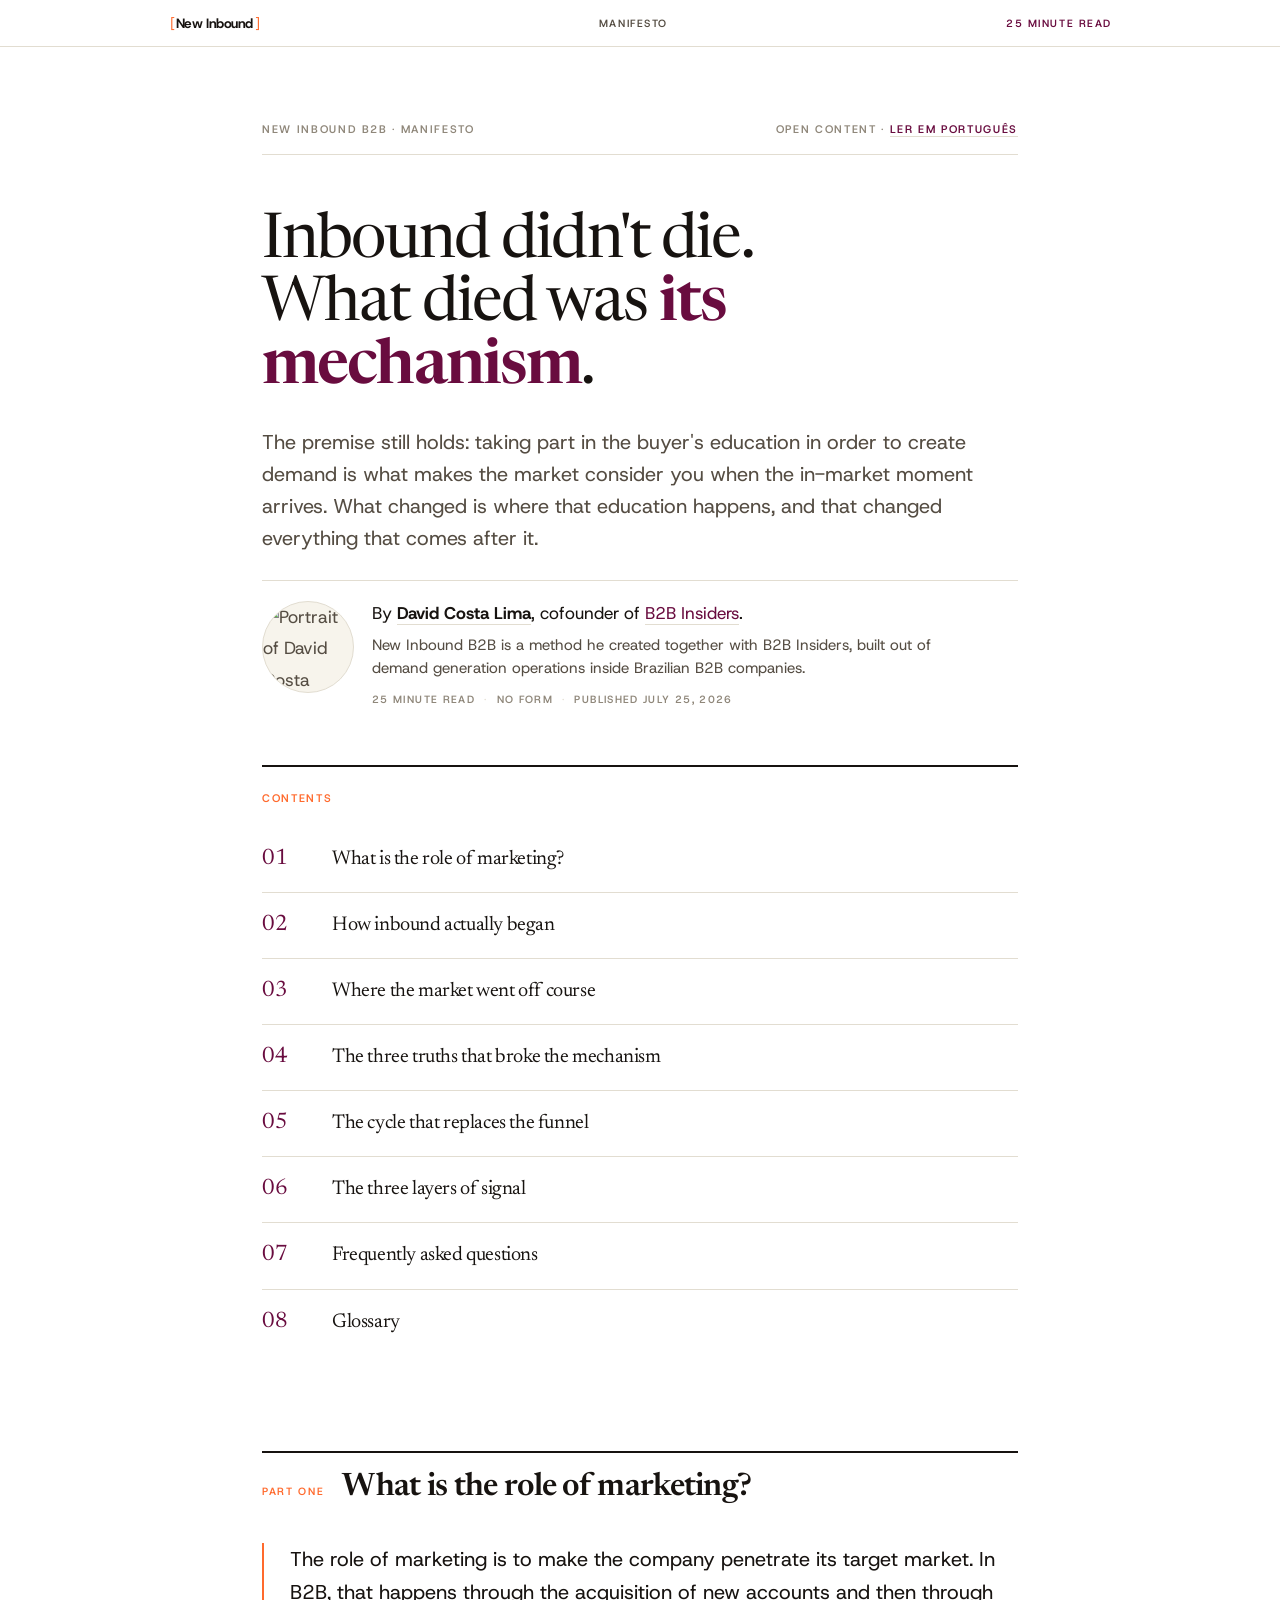
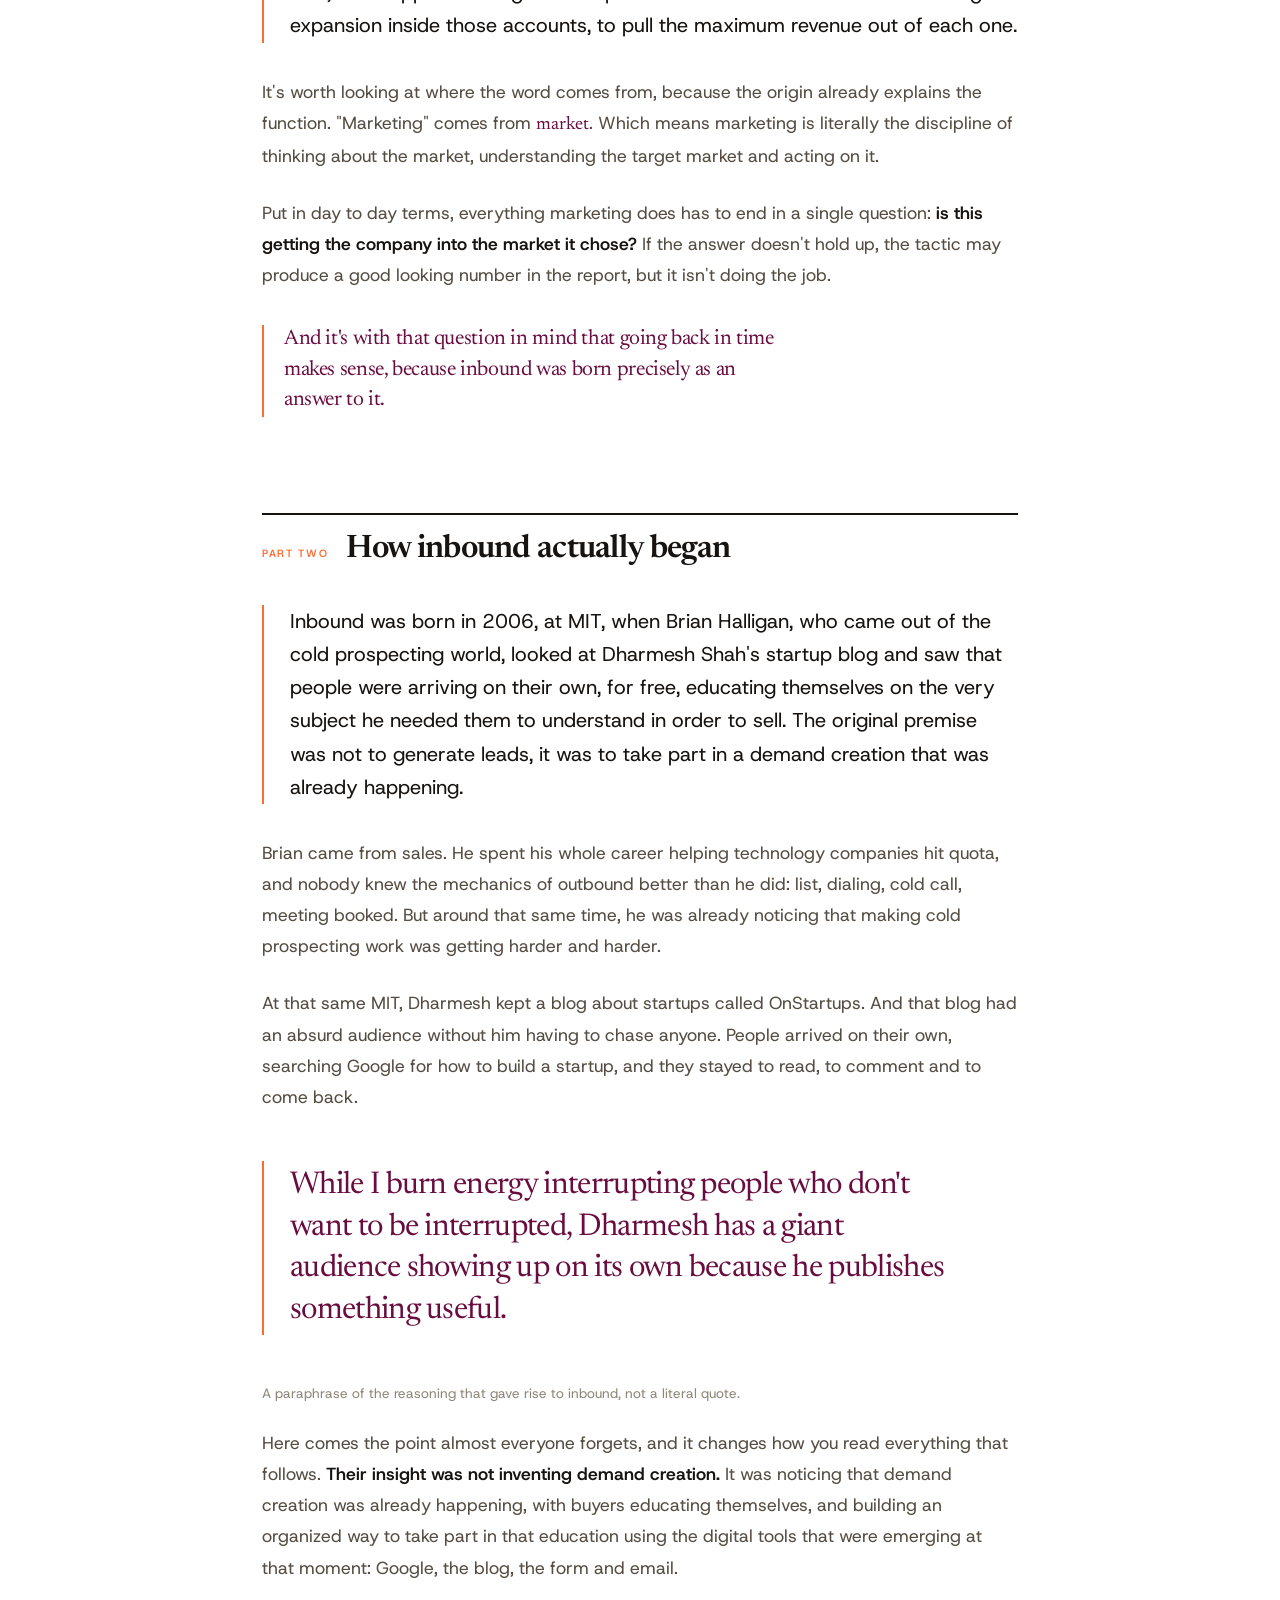
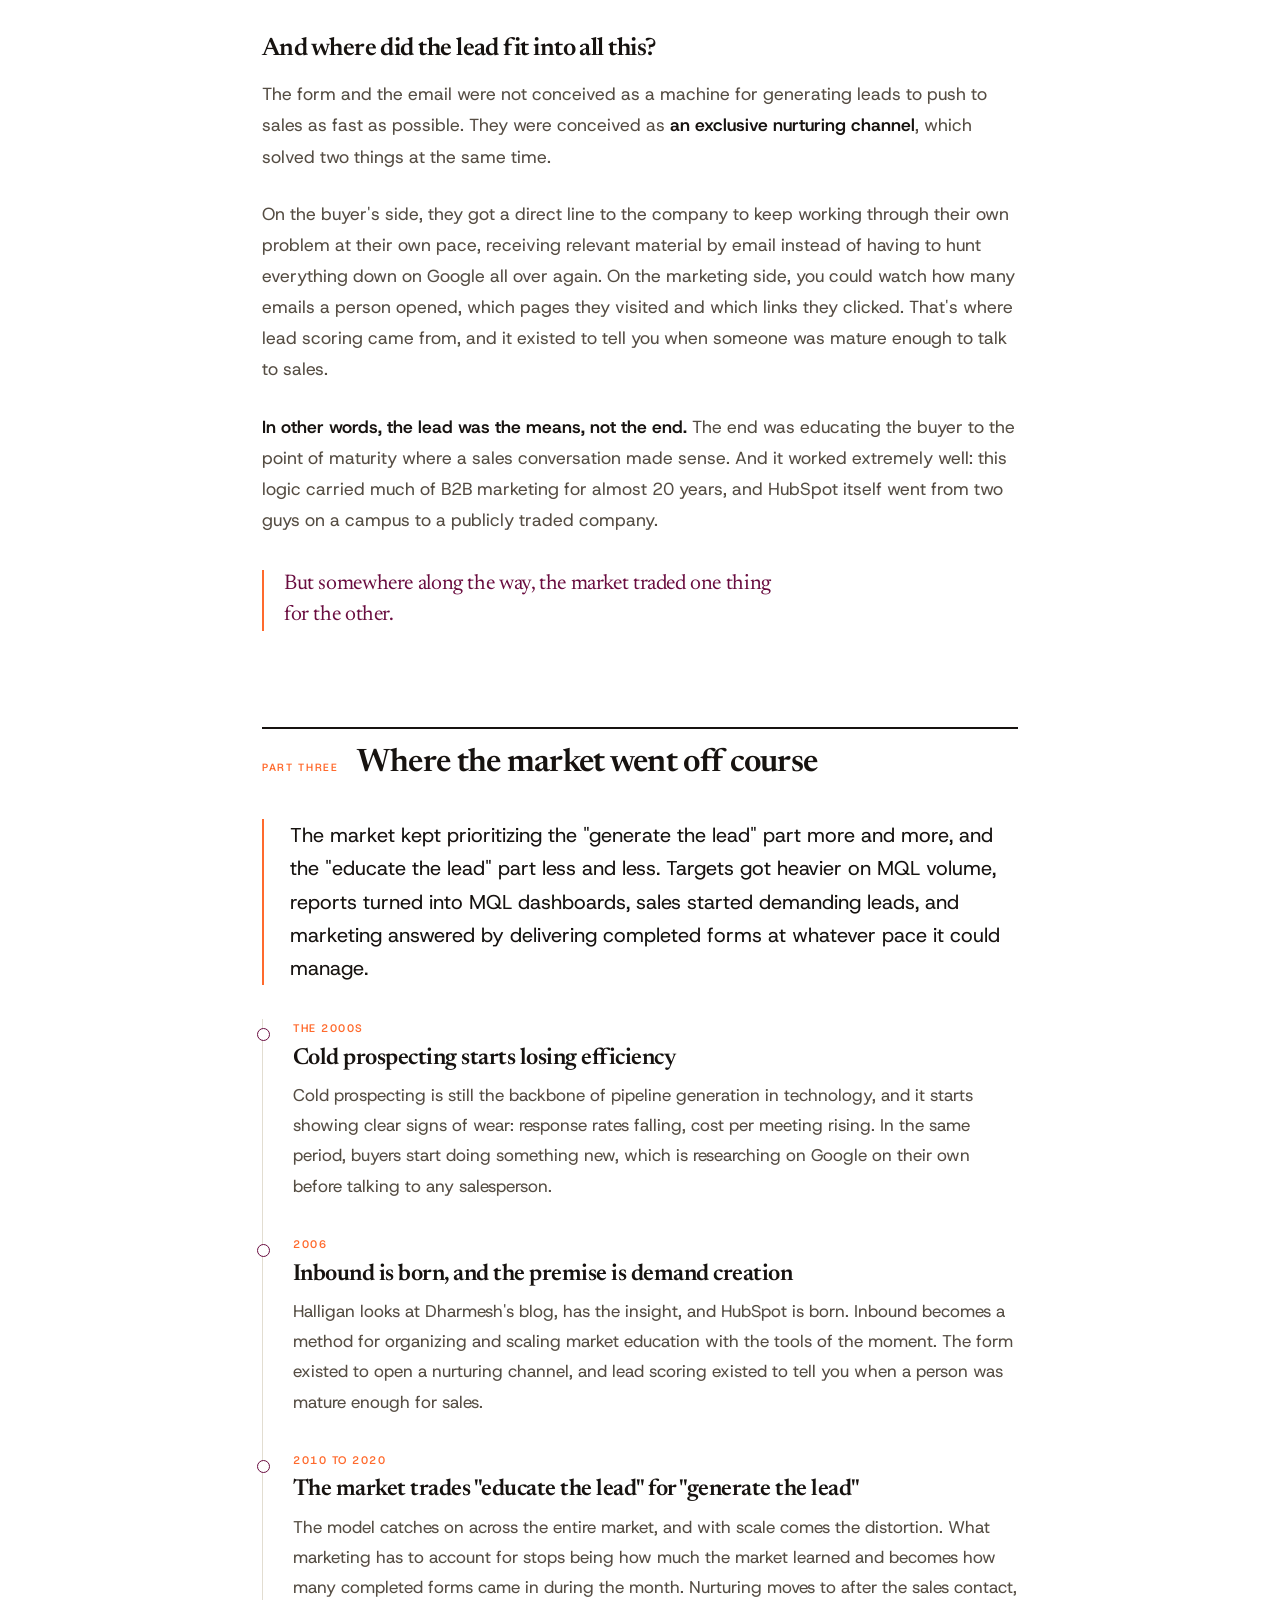
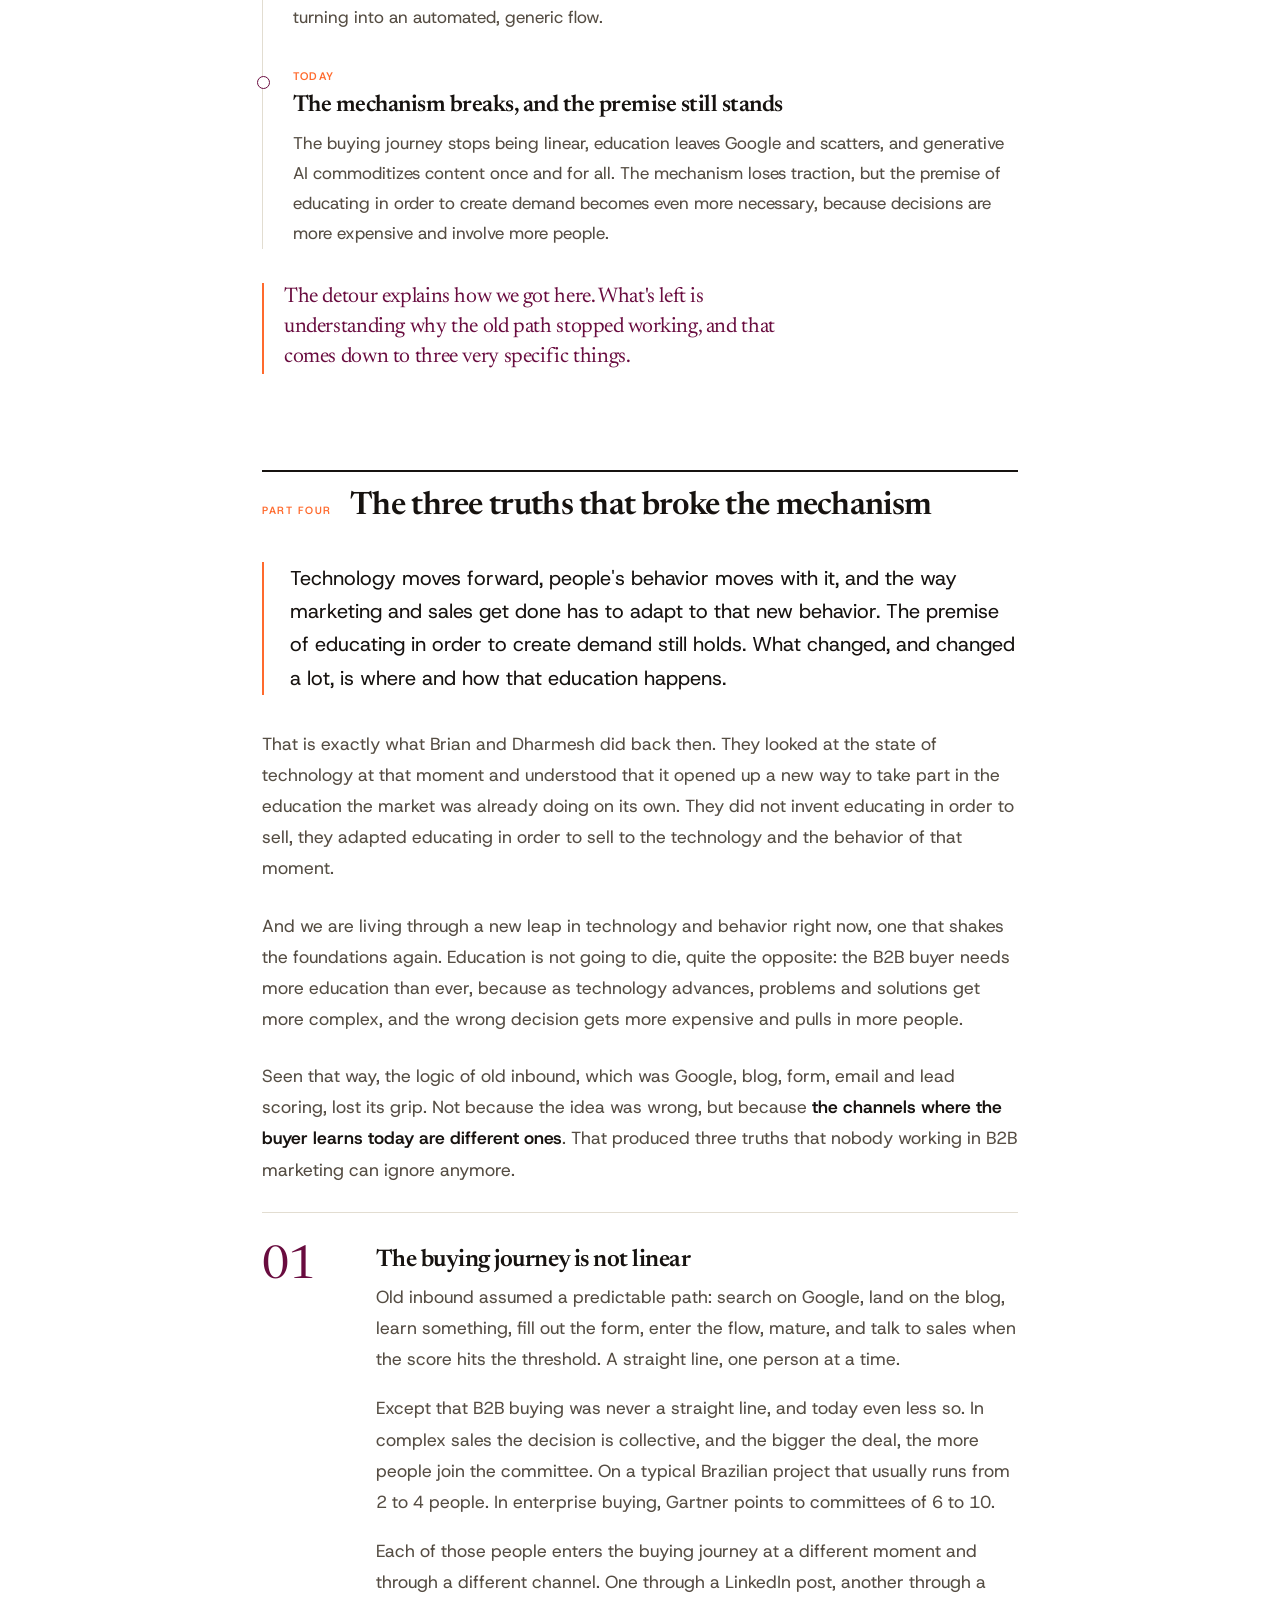
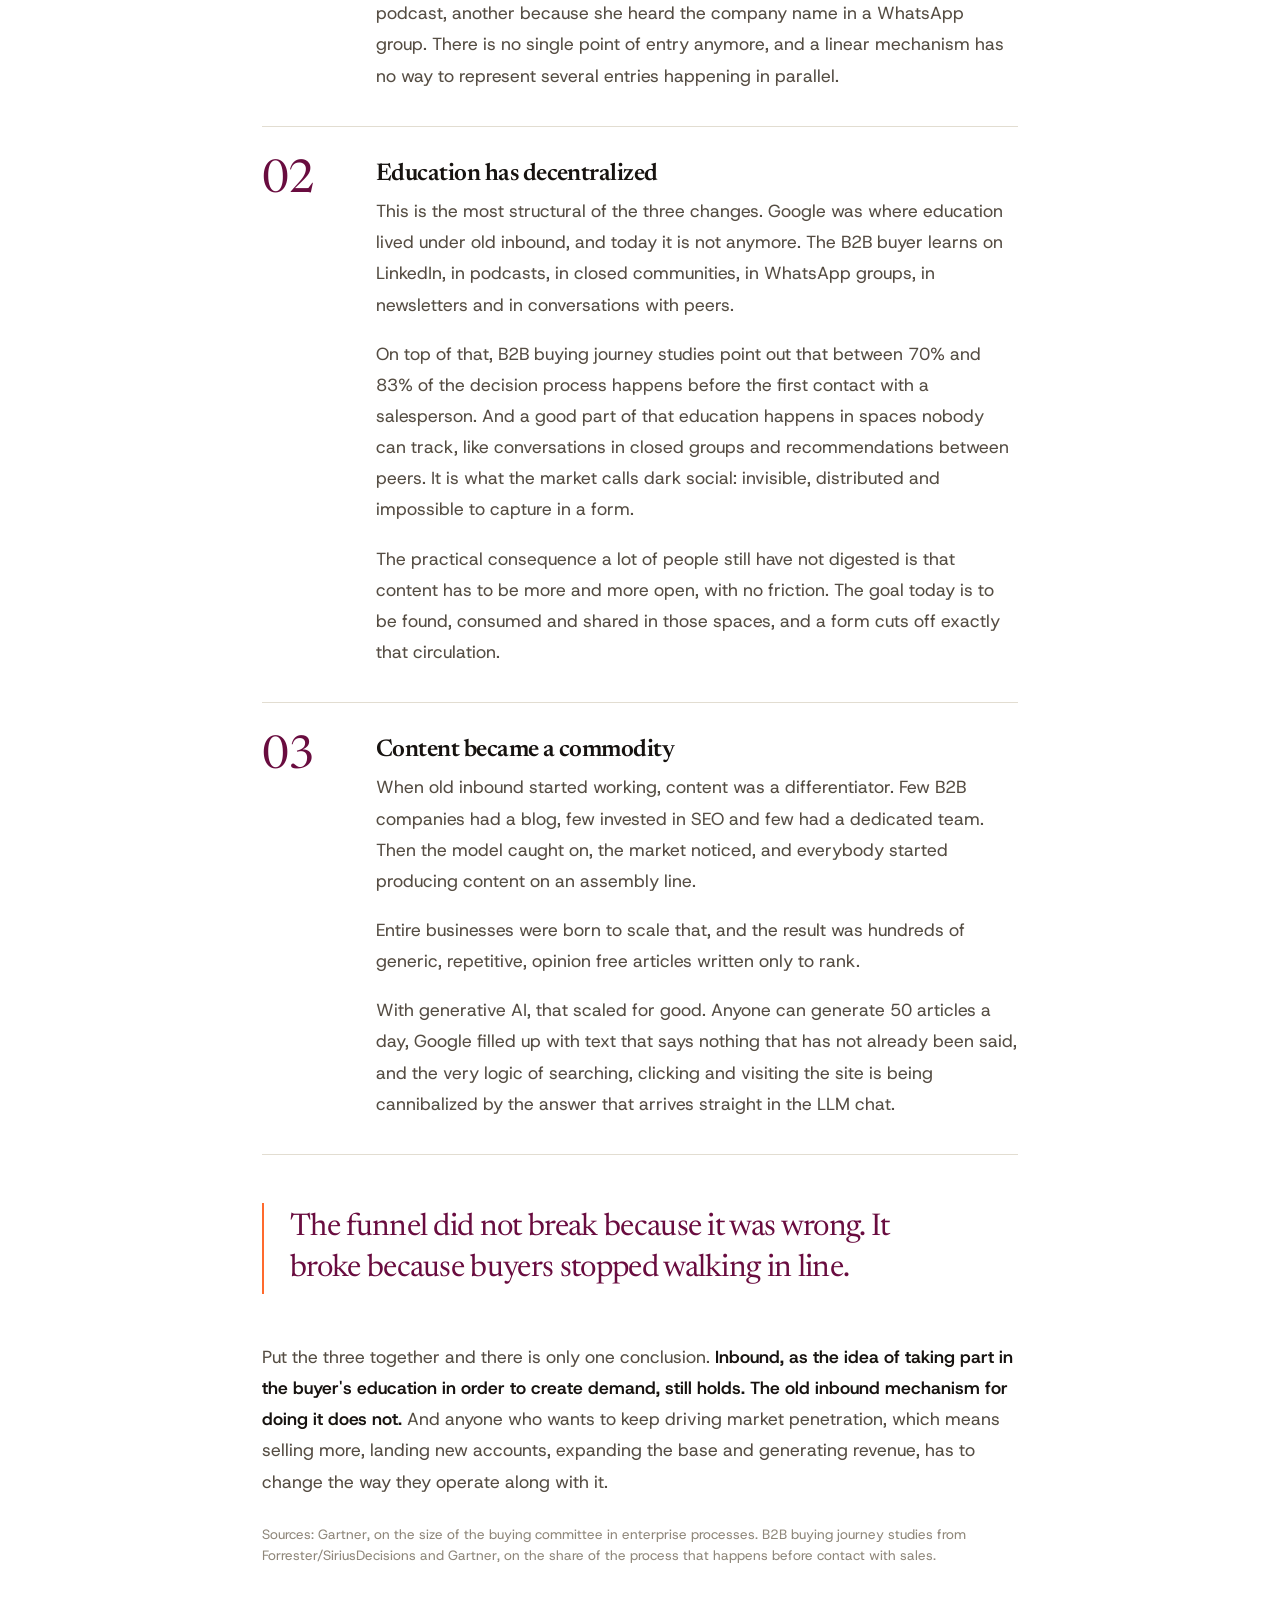
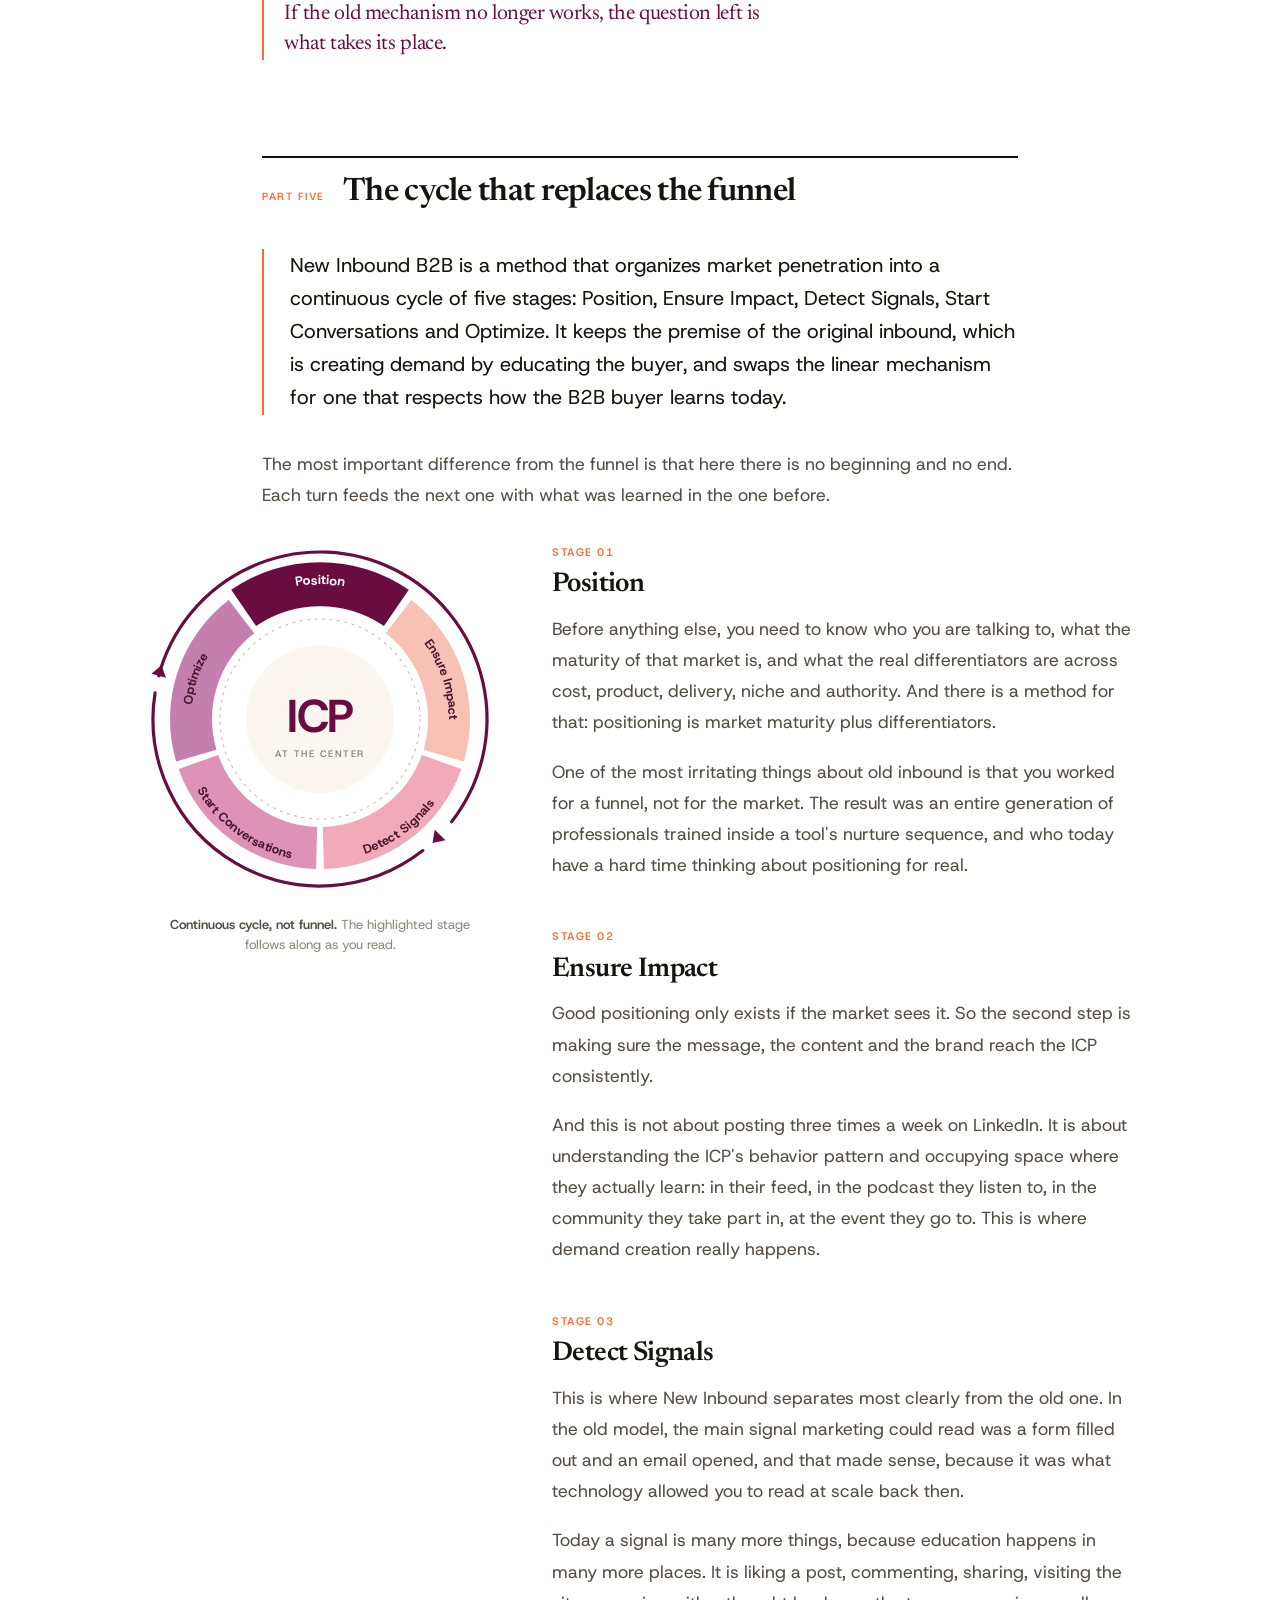
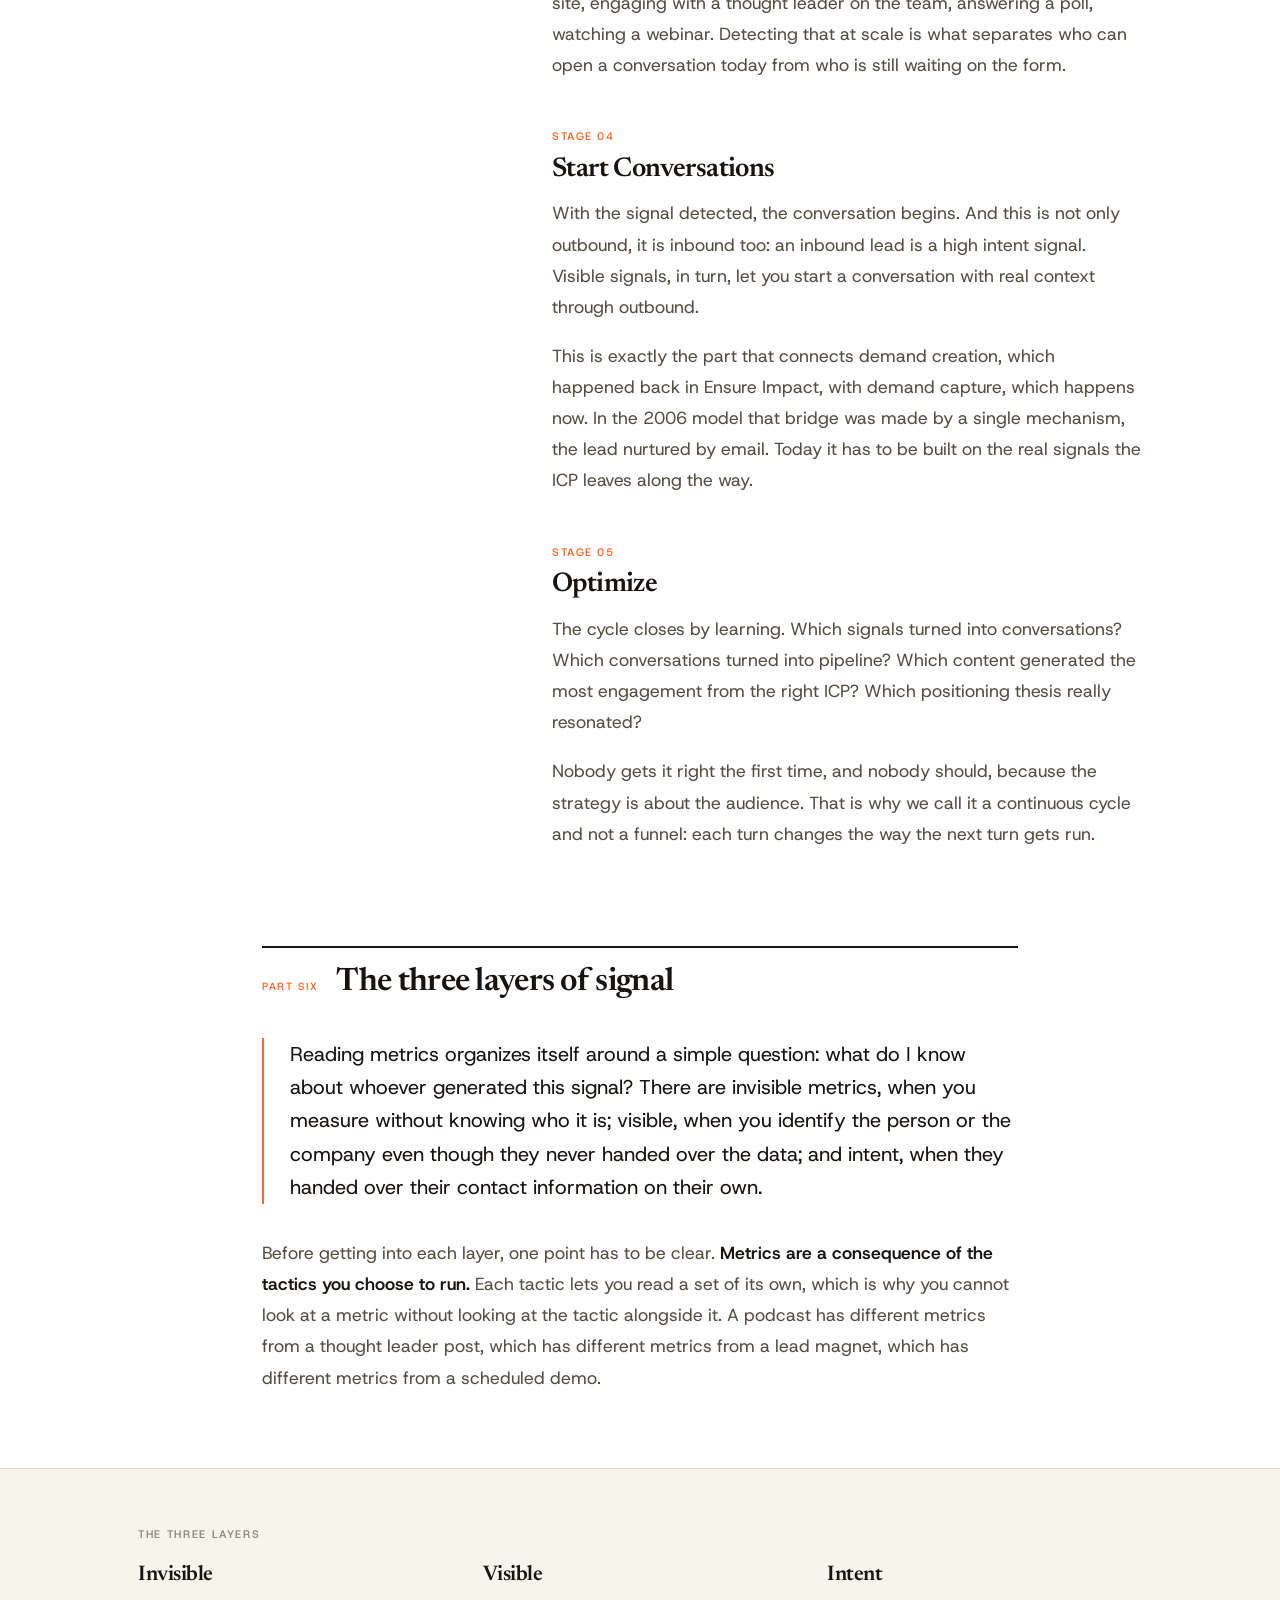
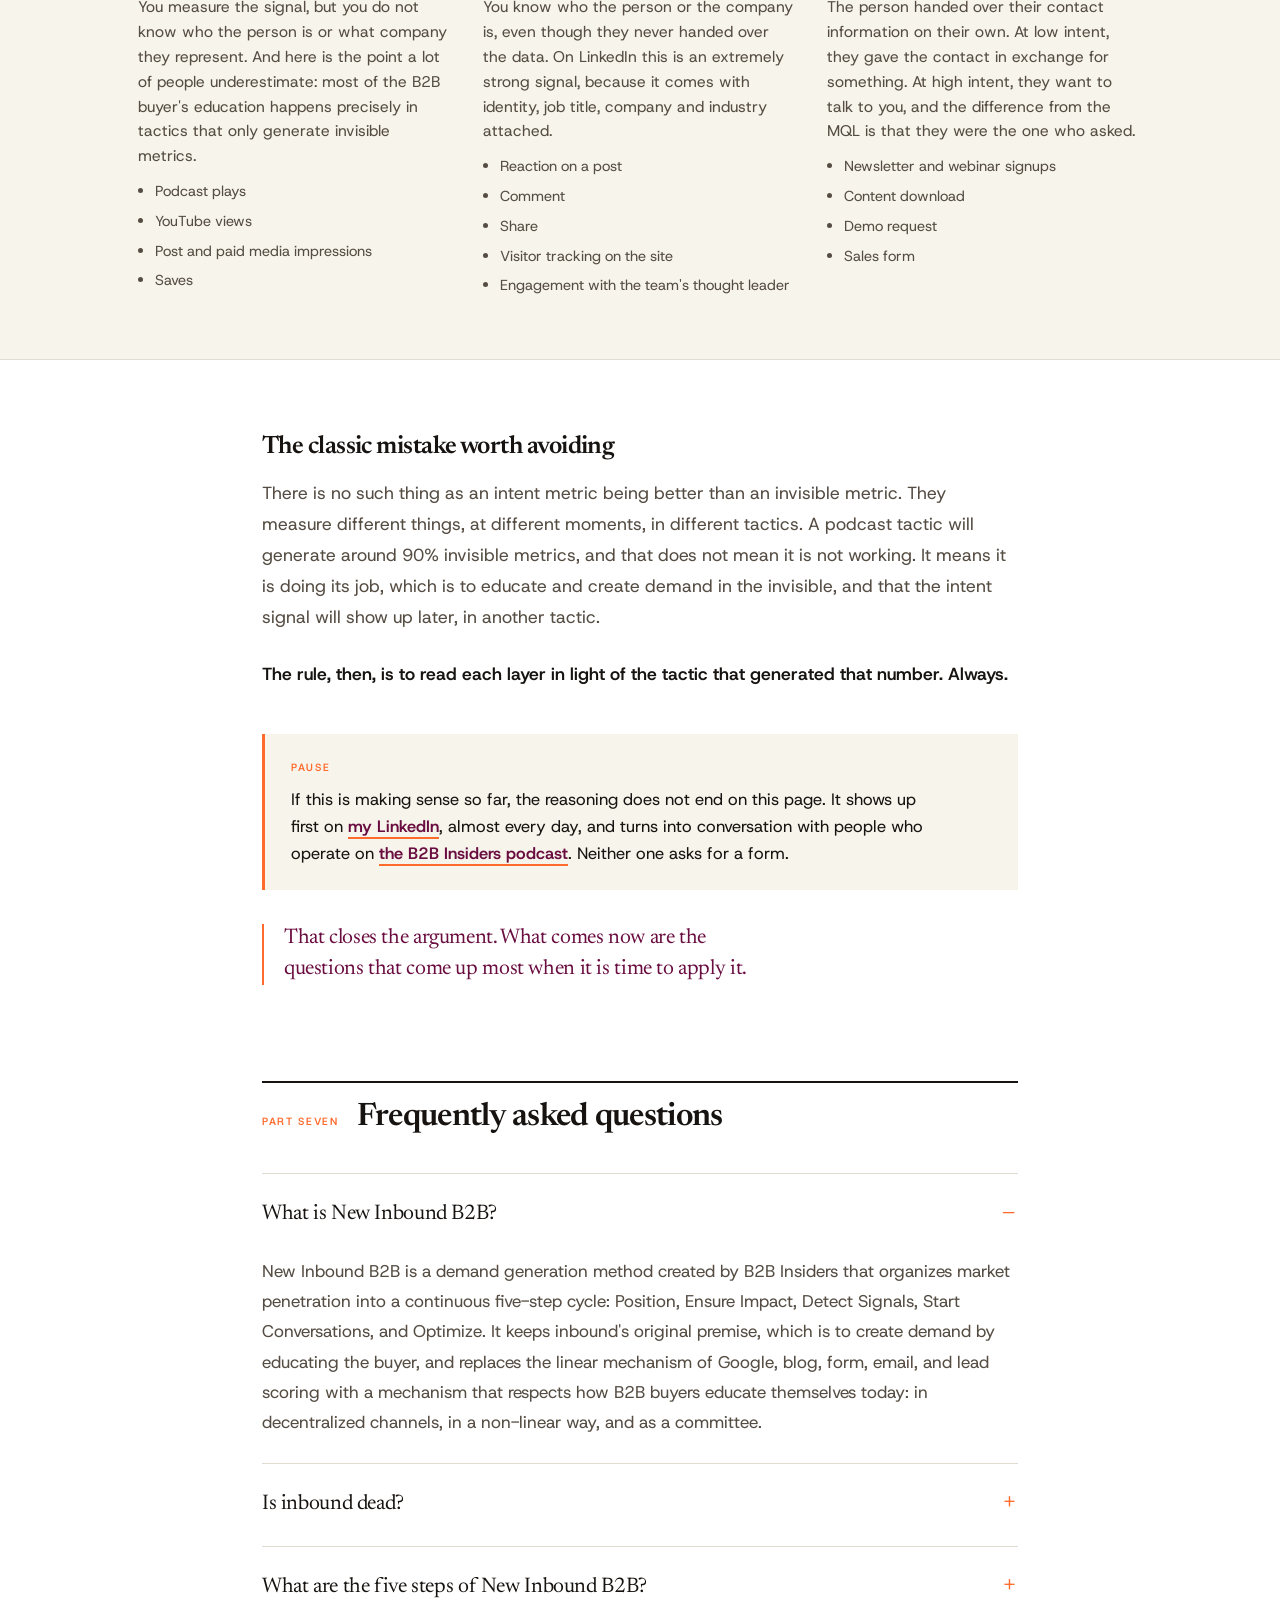
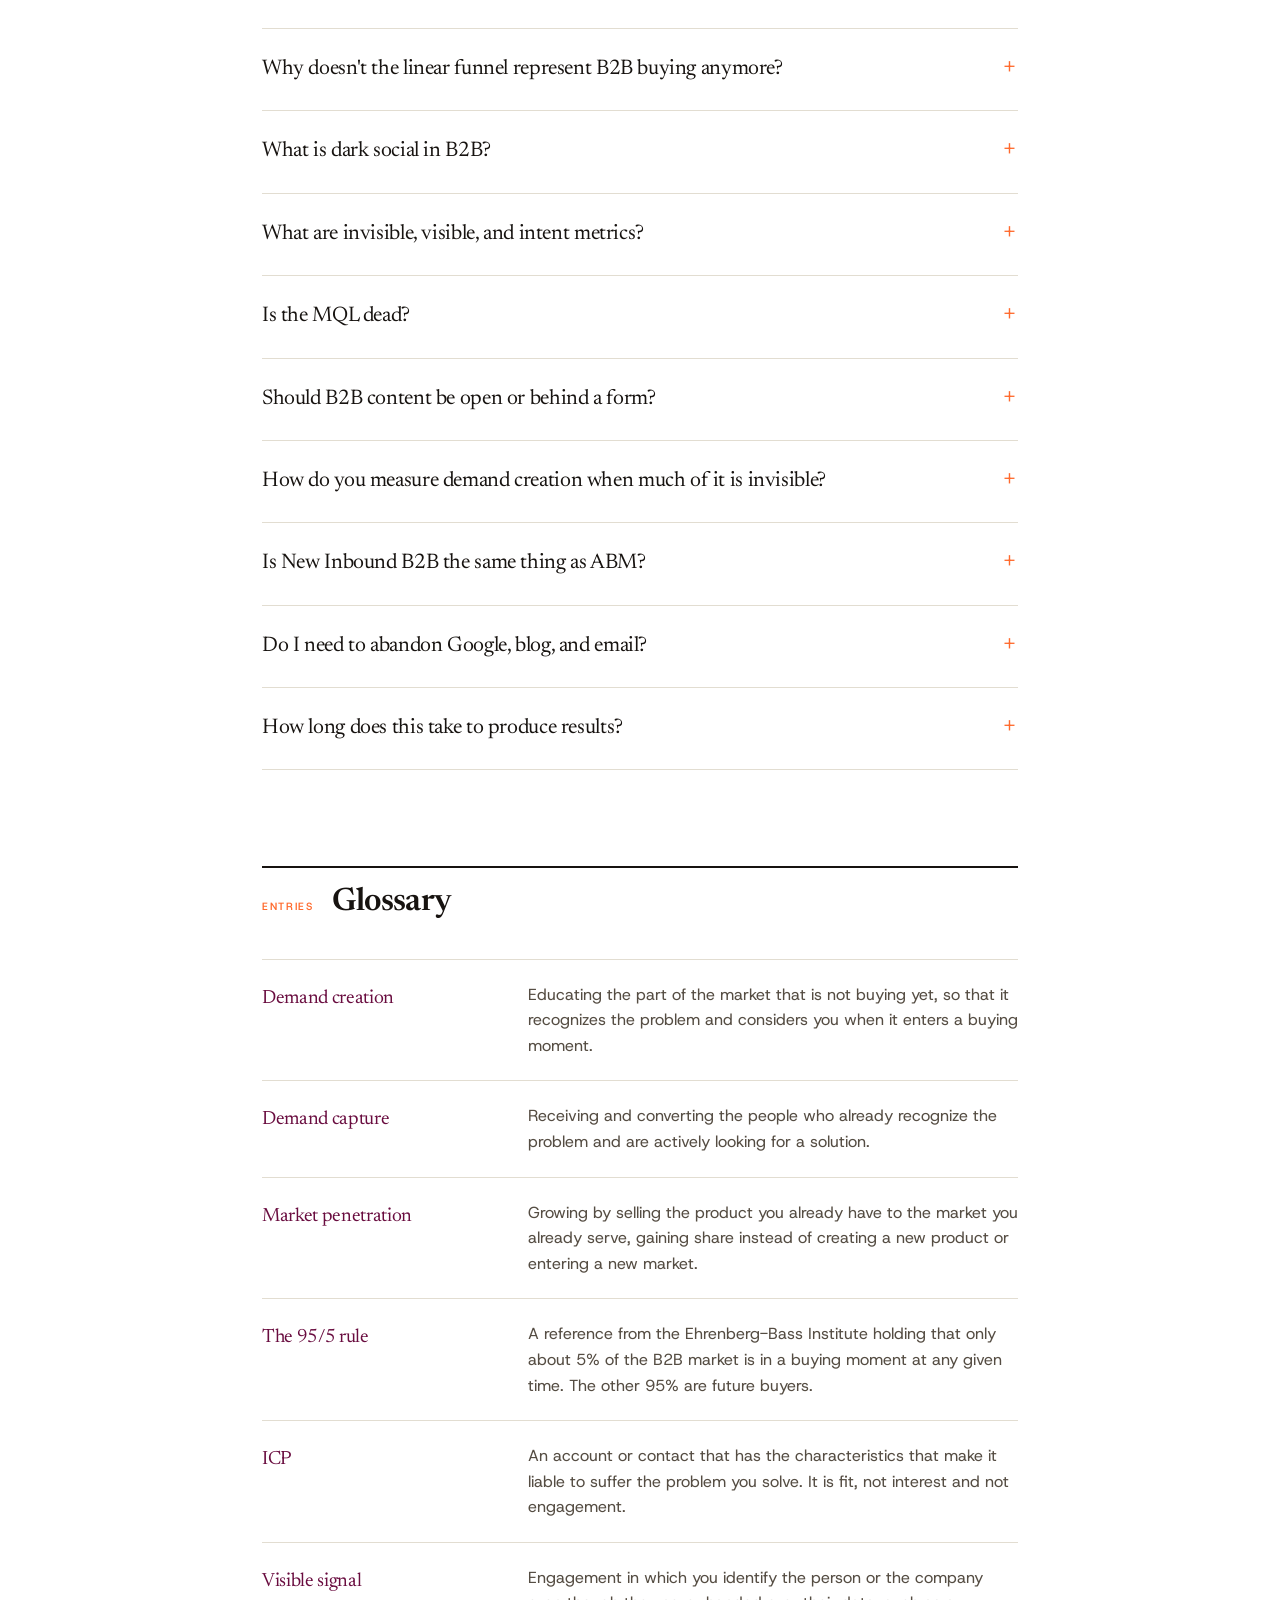
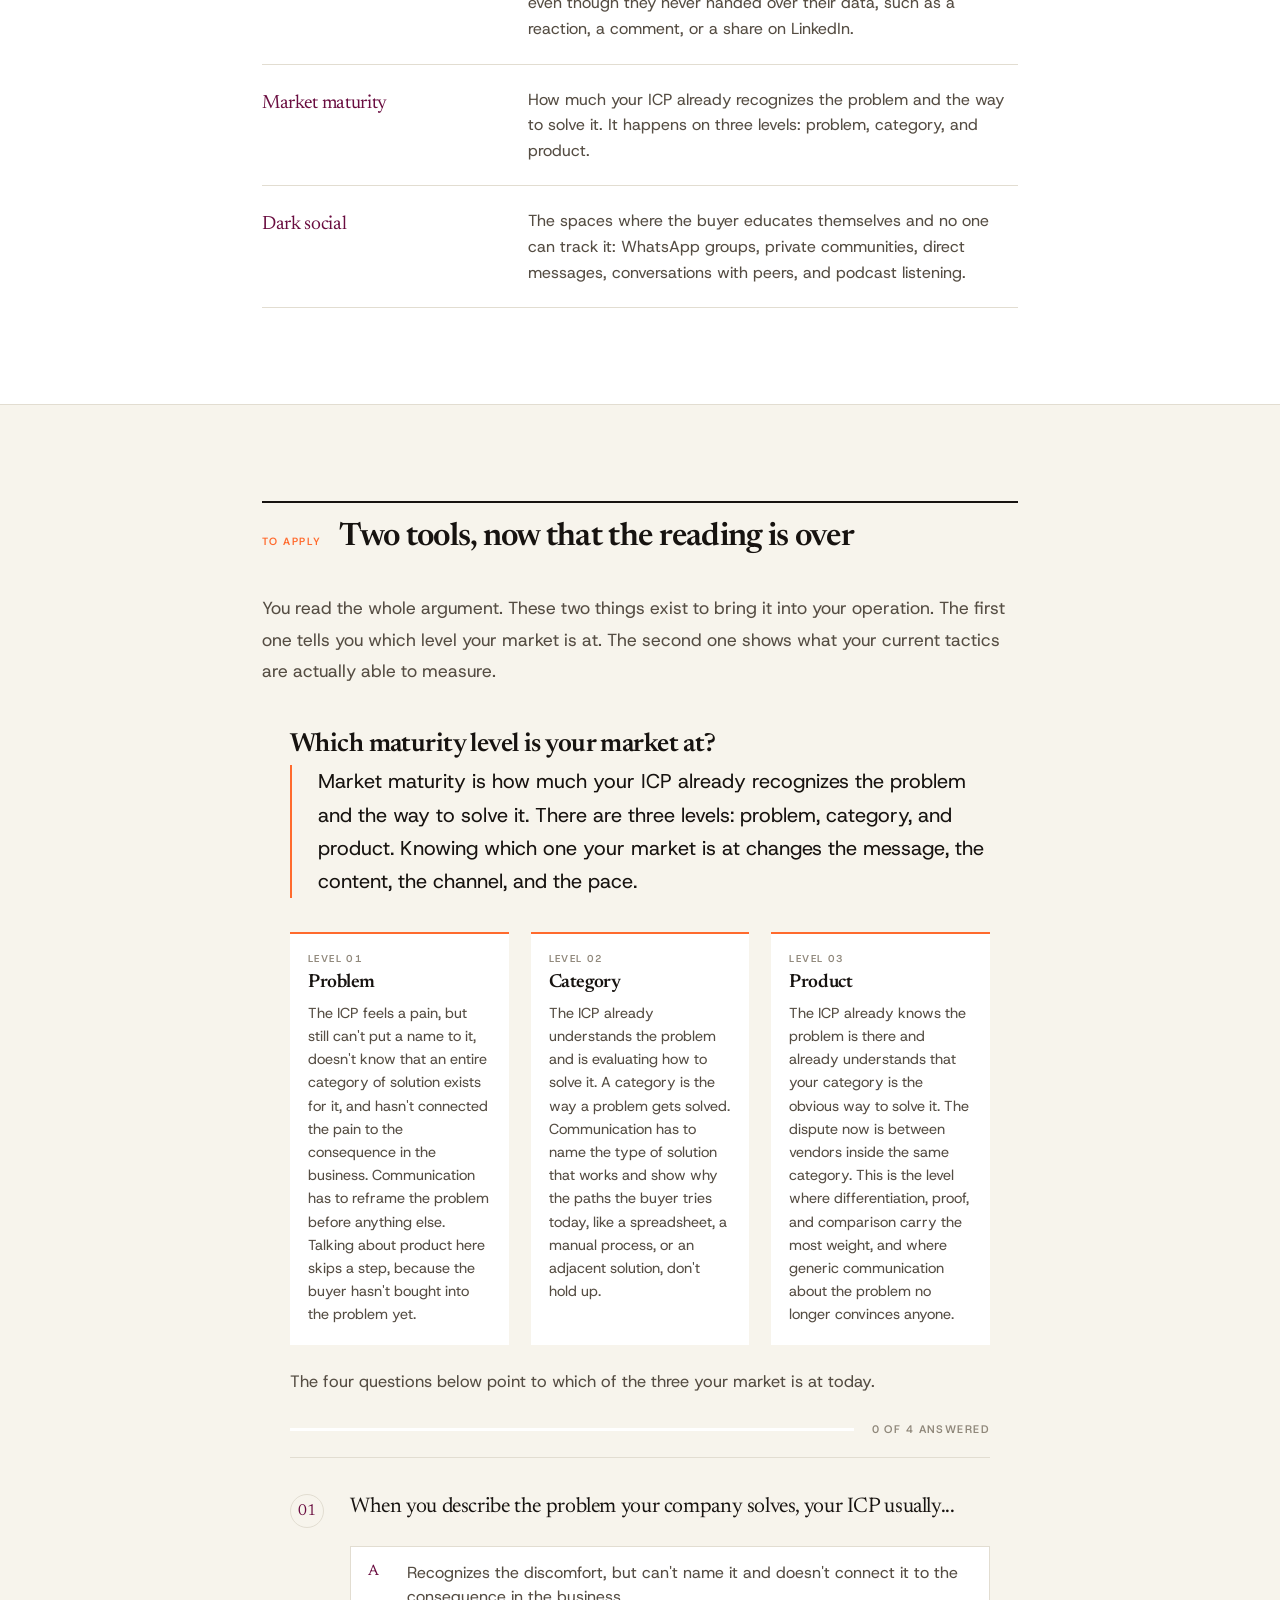
==== en/index.html @ 59be0ddd "Tag de verificacao do Bing na versao em ingles" ====
<!DOCTYPE html>
<html lang="en">
<head>
<meta charset="UTF-8">
<meta name="viewport" content="width=device-width, initial-scale=1">
<title>New Inbound B2B: the manifesto. Why the inbound mechanism stopped working and what replaces the funnel</title>
<meta name="description" content="Open manifesto of New Inbound B2B: how inbound began in 2006, the drift into the MQL race, the three shifts that broke the old mechanism, the five stage cycle (Position, Ensure Impact, Detect Signals, Start Conversations, Optimize) and the three layers of metrics.">
<meta name="author" content="David Costa Lima">
<meta name="msvalidate.01" content="332996E77DBB25DFDB4150E7C2DD7828" />
<meta name="google-site-verification" content="u1_-g3Uds2v6ZIcLTizvV_9J2Y_rgFH1Ev7WfqLmY2Q" />
<meta name="robots" content="index, follow, max-snippet:-1, max-image-preview:large">
<link rel="canonical" href="https://novoinbound.com.br/en/">
<link rel="alternate" hreflang="pt-BR" href="https://novoinbound.com.br/">
<link rel="alternate" hreflang="en" href="https://novoinbound.com.br/en/">
<link rel="alternate" hreflang="x-default" href="https://novoinbound.com.br/">
<meta property="og:type" content="article">
<meta property="og:title" content="New Inbound B2B: the manifesto">
<meta property="og:description" content="Inbound did not die. What died was its mechanism. Seven theses on what changed in how B2B buyers educate themselves, and the cycle that replaces the funnel.">
<meta property="og:site_name" content="New Inbound B2B">
<meta property="og:locale" content="en_US">
<meta property="og:locale:alternate" content="pt_BR">
<meta property="og:url" content="https://novoinbound.com.br/en/">
<meta name="twitter:card" content="summary_large_image">
<meta property="og:image" content="https://novoinbound.com.br/og-novo-inbound.png">
<meta property="og:image:width" content="1200">
<meta property="og:image:height" content="630">
<meta property="og:image:alt" content="New Inbound B2B, the manifesto. Inbound did not die, what died was its mechanism.">
<meta property="article:published_time" content="2026-07-25">
<meta property="article:modified_time" content="2026-07-26">
<meta property="article:author" content="https://www.linkedin.com/in/dacarjb/">
<meta name="theme-color" content="#FFFFFF">
<link rel="alternate" type="text/markdown" href="https://novoinbound.com.br/en/manifesto.md" title="Markdown version, for machine reading">
<link rel="icon" href="/favicon.svg" type="image/svg+xml">
<link rel="preconnect" href="https://fonts.googleapis.com">
<link rel="preconnect" href="https://fonts.gstatic.com" crossorigin>
<link href="https://fonts.googleapis.com/css2?family=Host+Grotesk:wght@300..800&family=Newsreader:opsz,wght@6..72,200..800&display=swap" rel="stylesheet">

<script type="application/ld+json">
{
 "@context": "https://schema.org",
 "@graph": [
  {
   "@type": "Organization",
   "@id": "https://b2binsiders.com.br/#org",
   "name": "B2B Insiders",
   "url": "https://b2binsiders.com.br",
   "description": "School and consultancy for demand generation in B2B companies with complex sales. Creator of the New Inbound B2B method.",
   "sameAs": [
    "https://www.linkedin.com/company/b2b-insiders/",
    "https://www.instagram.com/b2binsiders/",
    "https://www.youtube.com/@b2b-insiders",
    "https://open.spotify.com/show/5f59iqzShvJc7Hb7dMaiRP"
   ],
   "founder": {
    "@id": "https://novoinbound.com.br/#david"
   }
  },
  {
   "@type": "Organization",
   "@id": "https://novoinbound.com.br/en/#org",
   "name": "New Inbound B2B",
   "url": "https://novoinbound.com.br/en/",
   "alternateName": "Novo Inbound B2B",
   "description": "A demand generation method for B2B companies with complex sales, created by B2B Insiders.",
   "parentOrganization": {
    "@id": "https://b2binsiders.com.br/#org"
   }
  },
  {
   "@type": "Person",
   "@id": "https://novoinbound.com.br/#david",
   "name": "David Costa Lima",
   "jobTitle": "Co-founder",
   "url": "https://www.linkedin.com/in/dacarjb/",
   "sameAs": [
    "https://www.linkedin.com/in/dacarjb/",
    "https://b2binsiders.com.br"
   ],
   "image": "https://novoinbound.com.br/david-costa-lima.jpg",
   "worksFor": {
    "@id": "https://b2binsiders.com.br/#org"
   },
   "nationality": {
    "@type": "Country",
    "name": "Brazil"
   },
   "description": "Co-founder of B2B Insiders. Works on demand generation and market penetration for B2B companies with complex sales in Brazil. Creator of the New Inbound B2B method.",
   "knowsAbout": [
    "B2B marketing",
    "Demand generation",
    "Market penetration",
    "B2B positioning",
    "Complex sales",
    "New Inbound B2B"
   ]
  },
  {
   "@type": [
    "Article",
    "TechArticle"
   ],
   "@id": "https://novoinbound.com.br/en/#article",
   "headline": "New Inbound B2B: the manifesto. Why the inbound mechanism stopped working and what replaces the funnel",
   "description": "Open manifesto of New Inbound B2B: how inbound began in 2006, the drift into the MQL race, the three shifts that broke the old mechanism, the five stage cycle and the three layers of metrics.",
   "inLanguage": "en",
   "url": "https://novoinbound.com.br/en/",
   "author": {
    "@id": "https://novoinbound.com.br/#david"
   },
   "creator": {
    "@id": "https://novoinbound.com.br/#david"
   },
   "publisher": {
    "@id": "https://novoinbound.com.br/en/#org"
   },
   "copyrightHolder": {
    "@id": "https://b2binsiders.com.br/#org"
   },
   "isAccessibleForFree": true,
   "datePublished": "2026-07-25",
   "dateModified": "2026-07-26",
   "wordCount": 5600,
   "timeRequired": "PT25M",
   "usageInfo": "https://novoinbound.com.br/en/#como-citar",
   "isPartOf": {
    "@id": "https://novoinbound.com.br/en/#website"
   },
   "translationOfWork": {
    "@id": "https://novoinbound.com.br/#article"
   },
   "articleSection": [
    "B2B marketing",
    "Demand generation",
    "Methodology"
   ],
   "about": [
    {
     "@type": "Thing",
     "name": "New Inbound B2B"
    },
    {
     "@type": "Thing",
     "name": "B2B demand generation"
    },
    {
     "@type": "Thing",
     "name": "Demand creation"
    },
    {
     "@type": "Thing",
     "name": "Dark social"
    }
   ],
   "speakable": {
    "@type": "SpeakableSpecification",
    "cssSelector": [
     ".answer",
     ".dek"
    ]
   },
   "mainEntityOfPage": "https://novoinbound.com.br/en/"
  },
  {
   "@type": "HowTo",
   "@id": "https://novoinbound.com.br/en/#howto",
   "name": "How to run the New Inbound B2B cycle",
   "description": "The five stage continuous cycle that replaces the linear funnel in B2B demand generation.",
   "inLanguage": "en",
   "step": [
    {
     "@type": "HowToStep",
     "name": "Position",
     "text": "Before anything else, you need to know who you are talking to, what the maturity of that market is, and what the real differentiators are across cost, product, delivery, niche and authority. And there is a method for that: positioning is market maturity plus differentiators. One of the most irritating things about old inbound is that you worked for a funnel, not for the market. The result was an entire generation of professionals trained inside a tool's nurture sequence, and who today have a hard time thinking about positioning for real."
    },
    {
     "@type": "HowToStep",
     "name": "Ensure Impact",
     "text": "Good positioning only exists if the market sees it. So the second step is making sure the message, the content and the brand reach the ICP consistently. And this is not about posting three times a week on LinkedIn. It is about understanding the ICP's behavior pattern and occupying space where they actually learn: in their feed, in the podcast they listen to, in the community they take part in, at the event they go to. This is where demand creation really happens."
    },
    {
     "@type": "HowToStep",
     "name": "Detect Signals",
     "text": "This is where New Inbound separates most clearly from the old one. In the old model, the main signal marketing could read was a form filled out and an email opened, and that made sense, because it was what technology allowed you to read at scale back then. Today a signal is many more things, because education happens in many more places. It is liking a post, commenting, sharing, visiting the site, engaging with a thought leader on the team, answering a poll, watching a webinar. Detecting that at scale is what separates who can open a conversation today from who is still waiting on the form."
    },
    {
     "@type": "HowToStep",
     "name": "Start Conversations",
     "text": "With the signal detected, the conversation begins. And this is not only outbound, it is inbound too: an inbound lead is a high intent signal. Visible signals, in turn, let you start a conversation with real context through outbound. This is exactly the part that connects demand creation, which happened back in Ensure Impact, with demand capture, which happens now. In the 2006 model that bridge was made by a single mechanism, the lead nurtured by email. Today it has to be built on the real signals the ICP leaves along the way."
    },
    {
     "@type": "HowToStep",
     "name": "Optimize",
     "text": "The cycle closes by learning. Which signals turned into conversations? Which conversations turned into pipeline? Which content generated the most engagement from the right ICP? Which positioning thesis really resonated? Nobody gets it right the first time, and nobody should, because the strategy is about the audience. That is why we call it a continuous cycle and not a funnel: each turn changes the way the next turn gets run."
    }
   ]
  },
  {
   "@type": "FAQPage",
   "@id": "https://novoinbound.com.br/en/#faq",
   "inLanguage": "en",
   "mainEntity": [
    {
     "@type": "Question",
     "name": "What is New Inbound B2B?",
     "acceptedAnswer": {
      "@type": "Answer",
      "text": "New Inbound B2B is a demand generation method created by B2B Insiders that organizes market penetration into a continuous five-step cycle: Position, Ensure Impact, Detect Signals, Start Conversations, and Optimize. It keeps inbound's original premise, which is to create demand by educating the buyer, and replaces the linear mechanism of Google, blog, form, email, and lead scoring with a mechanism that respects how B2B buyers educate themselves today: in decentralized channels, in a non-linear way, and as a committee."
     }
    },
    {
     "@type": "Question",
     "name": "Is inbound dead?",
     "acceptedAnswer": {
      "@type": "Answer",
      "text": "Inbound is not dead. Its premise, taking part in the buyer's education in order to create demand, still holds, and it is actually older than the term itself. What lost traction was the mechanism. The sequence of Google, blog, form, email flow, and lead scoring assumed a linear journey and one dominant channel of education, and neither of those exists anymore in B2B with complex sales."
     }
    },
    {
     "@type": "Question",
     "name": "What are the five steps of New Inbound B2B?",
     "acceptedAnswer": {
      "@type": "Answer",
      "text": "The five steps of New Inbound B2B are Position, Ensure Impact, Detect Signals, Start Conversations, and Optimize. They work as a continuous cycle, not as a linear funnel, because there is no beginning and no end: each loop feeds the next one with what was learned in the previous one."
     }
    },
    {
     "@type": "Question",
     "name": "Why doesn't the linear funnel represent B2B buying anymore?",
     "acceptedAnswer": {
      "@type": "Answer",
      "text": "The linear funnel no longer represents B2B buying because in complex sales the decision is collective, and the people on the buying committee enter the journey at different moments and through different channels. One comes in through a LinkedIn post, another through a podcast, another because a peer she respects commented on the company. A linear mechanism assumes a single person advancing in a queue, so it cannot represent an entire committee coming in through different doors at the same time."
     }
    },
    {
     "@type": "Question",
     "name": "What is dark social in B2B?",
     "acceptedAnswer": {
      "@type": "Answer",
      "text": "Dark social is the set of spaces where B2B buyers educate themselves and no one can track it: a conversation in a WhatsApp group, a private community, a direct message, a talk with peers, listening to a podcast. That is where much of the education happens, and it is invisible, distributed, and impossible to capture in a form. This is why reading signals becomes so important: it is how you see who is paying attention without depending on someone raising a hand."
     }
    },
    {
     "@type": "Question",
     "name": "What are invisible, visible, and intent metrics?",
     "acceptedAnswer": {
      "@type": "Answer",
      "text": "Invisible metrics are the ones you measure without knowing who the person is, such as impressions, views, and podcast plays. Visible metrics are the ones that identify the person or the company even though they never handed over their data, such as reactions, comments, shares, and visitor tracking. Intent metrics are the ones where the person handed over their contact information on their own, and they split into low intent, such as newsletter and webinar signups, and high intent, such as a demo request or a sales inquiry."
     }
    },
    {
     "@type": "Question",
     "name": "Is the MQL dead?",
     "acceptedAnswer": {
      "@type": "Answer",
      "text": "The MQL is not dead as a record that someone raised a hand. It just stopped being enough as the only signal that the market is paying attention. When an operation reads nothing but submitted forms, it sees only the fraction of the market that is already actively searching, and it ignores all the visible engagement from people who are educating themselves now and will buy later."
     }
    },
    {
     "@type": "Question",
     "name": "Should B2B content be open or behind a form?",
     "acceptedAnswer": {
      "@type": "Answer",
      "text": "In demand creation, keep it open. Every form field lowers the odds that the material circulates, and circulation is exactly what gets the content to people who don't know the company yet. Gated material still makes sense when the goal is to capture demand from people who are already searching, and not when the goal is to create demand in people who don't even know they have the problem."
     }
    },
    {
     "@type": "Question",
     "name": "How do you measure demand creation when much of it is invisible?",
     "acceptedAnswer": {
      "@type": "Answer",
      "text": "Measure demand creation by reading each layer in light of the tactic that produced the number. Each tactic lets you read a set of its own: a podcast generates almost nothing but invisible metrics, a LinkedIn post generates invisible and visible ones, a contact form generates intent. The next step, for anyone who wants to run this for real, is to cross the three layers and start reading market penetration as a system instead of looking at each number in isolation."
     }
    },
    {
     "@type": "Question",
     "name": "Is New Inbound B2B the same thing as ABM?",
     "acceptedAnswer": {
      "@type": "Answer",
      "text": "New Inbound B2B is not the same thing as ABM. ABM is a level of personalization inside market penetration, used when complexity is high and the market is small. New Inbound B2B is the method that organizes market penetration as a whole, and the level of personalization is one decision within it, determined by deal size, sales complexity, and market size."
     }
    },
    {
     "@type": "Question",
     "name": "Do I need to abandon Google, blog, and email?",
     "acceptedAnswer": {
      "@type": "Answer",
      "text": "You don't need to abandon Google, blog, and email. The point is not that these channels stopped existing, it is that they stopped being the dominant place where B2B buyers educate themselves. They are still useful, mainly to capture people who are already actively searching. What changes is that demand creation now happens mostly where the buyer is educating themselves today, and email stops being the only channel for staying present."
     }
    },
    {
     "@type": "Question",
     "name": "How long does this take to produce results?",
     "acceptedAnswer": {
      "@type": "Answer",
      "text": "Part of the result is immediate, because settling positioning and narrative already aligns the team, brings clarity to the pitch, and improves the quality of sales conversations within weeks. The other part compounds: every piece reinforces the same mental association in the ICP, and more accounts enter a buying moment over time already knowing who the company is and why it is different. Both effects coexist, and the second one is what makes the curve grow."
     }
    }
   ]
  },
  {
   "@type": "DefinedTermSet",
   "@id": "https://novoinbound.com.br/en/#glossary",
   "name": "New Inbound B2B glossary",
   "inLanguage": "en",
   "hasDefinedTerm": [
    {
     "@type": "DefinedTerm",
     "@id": "https://novoinbound.com.br/en/#termo-criacao-de-demanda",
     "name": "Demand creation",
     "description": "Educating the part of the market that is not buying yet, so that it recognizes the problem and considers you when it enters a buying moment.",
     "inDefinedTermSet": "https://novoinbound.com.br/en/#glossary"
    },
    {
     "@type": "DefinedTerm",
     "@id": "https://novoinbound.com.br/en/#termo-captura-de-demanda",
     "name": "Demand capture",
     "description": "Receiving and converting the people who already recognize the problem and are actively looking for a solution.",
     "inDefinedTermSet": "https://novoinbound.com.br/en/#glossary"
    },
    {
     "@type": "DefinedTerm",
     "@id": "https://novoinbound.com.br/en/#termo-penetracao-de-mercado",
     "name": "Market penetration",
     "description": "Growing by selling the product you already have to the market you already serve, gaining share instead of creating a new product or entering a new market.",
     "inDefinedTermSet": "https://novoinbound.com.br/en/#glossary"
    },
    {
     "@type": "DefinedTerm",
     "@id": "https://novoinbound.com.br/en/#termo-regra-95-5",
     "name": "The 95/5 rule",
     "description": "A reference from the Ehrenberg-Bass Institute holding that only about 5% of the B2B market is in a buying moment at any given time. The other 95% are future buyers.",
     "inDefinedTermSet": "https://novoinbound.com.br/en/#glossary"
    },
    {
     "@type": "DefinedTerm",
     "@id": "https://novoinbound.com.br/en/#termo-icp",
     "name": "ICP",
     "description": "An account or contact that has the characteristics that make it liable to suffer the problem you solve. It is fit, not interest and not engagement.",
     "inDefinedTermSet": "https://novoinbound.com.br/en/#glossary"
    },
    {
     "@type": "DefinedTerm",
     "@id": "https://novoinbound.com.br/en/#termo-sinal-visivel",
     "name": "Visible signal",
     "description": "Engagement in which you identify the person or the company even though they never handed over their data, such as a reaction, a comment, or a share on LinkedIn.",
     "inDefinedTermSet": "https://novoinbound.com.br/en/#glossary"
    },
    {
     "@type": "DefinedTerm",
     "@id": "https://novoinbound.com.br/en/#termo-maturidade-de-mercado",
     "name": "Market maturity",
     "description": "How much your ICP already recognizes the problem and the way to solve it. It happens on three levels: problem, category, and product.",
     "inDefinedTermSet": "https://novoinbound.com.br/en/#glossary"
    },
    {
     "@type": "DefinedTerm",
     "@id": "https://novoinbound.com.br/en/#termo-dark-social",
     "name": "Dark social",
     "description": "The spaces where the buyer educates themselves and no one can track it: WhatsApp groups, private communities, direct messages, conversations with peers, and podcast listening.",
     "inDefinedTermSet": "https://novoinbound.com.br/en/#glossary"
    }
   ]
  },
  {
   "@type": "WebSite",
   "@id": "https://novoinbound.com.br/en/#website",
   "url": "https://novoinbound.com.br/en/",
   "name": "New Inbound B2B",
   "inLanguage": [
    "en",
    "pt-BR"
   ],
   "publisher": {
    "@id": "https://b2binsiders.com.br/#org"
   }
  },
  {
   "@type": "WebPage",
   "@id": "https://novoinbound.com.br/en/#webpage",
   "url": "https://novoinbound.com.br/en/",
   "name": "New Inbound B2B: the manifesto",
   "inLanguage": "en",
   "isPartOf": {
    "@id": "https://novoinbound.com.br/en/#website"
   },
   "primaryImageOfPage": {
    "@id": "https://novoinbound.com.br/en/#article"
   },
   "datePublished": "2026-07-25",
   "dateModified": "2026-07-26",
   "breadcrumb": {
    "@type": "BreadcrumbList",
    "itemListElement": [
     {
      "@type": "ListItem",
      "position": 1,
      "name": "B2B Insiders",
      "item": "https://b2binsiders.com.br"
     },
     {
      "@type": "ListItem",
      "position": 2,
      "name": "New Inbound B2B: the manifesto",
      "item": "https://novoinbound.com.br/en/"
     }
    ]
   }
  }
 ]
}
</script>

<style>
:root{
  --paper:#FFFFFF;
  --paper-2:#F7F4EC;
  --tinta:#171310;
  --tinta-2:#554d43;
  --filete:#E2DDD1;
  --mute:#8f877a;
  --vinho:#690c3f;
  --laranja:#ff6a2d;
  --serif:'Newsreader',Georgia,'Times New Roman',serif;
  --sans:'Host Grotesk',ui-sans-serif,system-ui,sans-serif;
  --label:'Host Grotesk',ui-sans-serif,system-ui,sans-serif;
}
*{box-sizing:border-box}
html{scroll-behavior:smooth;scroll-padding-top:80px}
body{
  margin:0;background:var(--paper);color:var(--tinta-2);
  font-family:var(--sans);font-size:17.5px;line-height:1.78;
  -webkit-font-smoothing:antialiased;
}
h1,h2,h3,h4{margin:0;font-family:var(--serif);color:var(--tinta);font-weight:600;line-height:1.1;letter-spacing:-.022em}
p{margin:0 0 26px}
a{color:var(--vinho);text-decoration:none;border-bottom:1px solid var(--filete)}
a:hover{border-bottom-color:var(--vinho)}
strong,b{color:var(--tinta);font-weight:600}
em,.emph{font-family:var(--serif);font-style:normal;font-weight:400;color:var(--vinho);font-size:1.06em}

.col{max-width:812px;margin:0 auto;padding:0 28px}
.wide{max-width:1060px;margin:0 auto;padding:0 28px}

/* ---------- cabeça corrida ---------- */
.runhead{
  position:fixed;top:0;left:0;right:0;z-index:60;background:#FFFFFF;border-bottom:1px solid var(--filete);
}
.runhead .in{max-width:1000px;margin:0 auto;padding:11px 28px;display:flex;align-items:center;justify-content:space-between;gap:20px;
  font-family:var(--label);font-size:10.5px;font-weight:600;letter-spacing:.15em;text-transform:uppercase;color:var(--mute)}
.runhead .wm{font-family:var(--sans);font-weight:700;font-size:13.5px;letter-spacing:-.032em;color:var(--tinta);text-transform:none}
.runhead .wm .br{color:var(--laranja);font-weight:400;margin:0 .12em}
.runhead .now{color:var(--tinta-2)}
.runhead .left{color:var(--vinho);font-weight:600;white-space:nowrap}
#prog{position:absolute;left:0;bottom:-1px;height:2px;width:0;background:var(--laranja)}

.folio a.lang{color:var(--vinho);border-bottom:1px solid var(--filete);font-weight:600}
.folio a.lang:hover{border-bottom-color:var(--laranja)}
/* ---------- abertura ---------- */
.opening{padding:120px 0 0}
.folio{display:flex;justify-content:space-between;align-items:baseline;border-bottom:1px solid var(--filete);
  padding-bottom:14px;margin-bottom:56px;font-family:var(--label);font-size:11px;font-weight:600;letter-spacing:.15em;text-transform:uppercase;color:var(--mute)}
h1{font-size:clamp(38px,5.6vw,62px);font-weight:400;line-height:1.02;letter-spacing:-.03em;max-width:16ch;margin-bottom:26px;font-variation-settings:"opsz" 72}
h1 b{font-weight:600;color:var(--vinho)}
.dek{font-size:20px;line-height:1.6;color:var(--tinta-2);max-width:58ch;margin-bottom:16px}
/* autoria */
.byline{display:flex;gap:18px;align-items:flex-start;margin:26px 0 0;padding:20px 0 0;border-top:1px solid var(--filete)}
.bl-face{width:92px;height:92px;border-radius:50%;object-fit:cover;flex:0 0 92px;background:var(--paper-2);border:1px solid var(--filete)}
.bl-txt{min-width:0}
.bl-lead{font-family:var(--sans);font-size:17px;line-height:1.5;color:var(--tinta);margin:0 0 7px}
.bl-lead a{border-bottom-color:var(--filete)}
.bl-lead b{font-weight:700}
.bl-note{font-family:var(--sans);font-size:15px;line-height:1.55;color:var(--tinta-2);margin:0 0 10px;max-width:56ch}
.bl-meta{font-family:var(--label);font-size:10.5px;font-weight:600;letter-spacing:.13em;text-transform:uppercase;color:var(--mute);margin:0;display:flex;flex-wrap:wrap;gap:7px 0}
.bl-meta span:not(:last-child):after{content:"·";margin:0 9px;color:var(--filete)}

/* convite do meio */
.acta{margin:44px 0 0;padding:24px 26px;background:var(--paper-2);border-left:3px solid var(--laranja)}
.acta .ac-k{display:block;font-family:var(--label);font-size:10.5px;font-weight:600;letter-spacing:.16em;text-transform:uppercase;color:var(--laranja);margin-bottom:9px}
.acta p{font-family:var(--sans);font-size:16.5px;line-height:1.62;color:var(--tinta);margin:0;max-width:58ch}
.acta a{font-weight:600;border-bottom-width:2px;border-bottom-color:var(--laranja)}

/* âncora permanente do glossário */
.perma{margin-left:8px;color:var(--filete);font-weight:400;border:0;text-decoration:none;opacity:0;transition:opacity .2s}
dl:hover .perma,.perma:focus{opacity:1;color:var(--laranja)}
dl:target dt{color:var(--vinho)}
dl:target{background:#FDF4E9}

/* ---------- sumário ---------- */
.summary{margin:56px 0 0;border-top:2px solid var(--tinta);padding-top:22px}
.summary .lbl{font-family:var(--label);font-size:11px;font-weight:600;letter-spacing:.15em;text-transform:uppercase;color:var(--laranja);display:block;margin-bottom:18px}
.summary ol{list-style:none;margin:0;padding:0;counter-reset:s}
.summary li{counter-increment:s;border-bottom:1px solid var(--filete)}
.summary li:last-child{border-bottom:0}
.summary a{display:grid;grid-template-columns:52px 1fr;gap:18px;align-items:baseline;padding:13px 0;border:0;color:var(--tinta)}
.summary a:before{content:counter(s,decimal-leading-zero);font-family:var(--serif);font-size:22px;color:var(--vinho);font-variation-settings:"opsz" 40}
.summary a span{font-family:var(--serif);font-size:20px;letter-spacing:-.02em}
.summary a:hover span{color:var(--vinho)}

/* ---------- partes e seções ---------- */
.part{padding:96px 0 0}
.partmark{display:flex;align-items:baseline;gap:18px;border-top:2px solid var(--tinta);padding-top:17px;margin-bottom:38px}
.partmark .n{font-family:var(--label);font-size:10.5px;font-weight:600;letter-spacing:.16em;color:var(--laranja);text-transform:uppercase;white-space:nowrap}
.partmark h2{font-size:clamp(26px,3.4vw,32px);margin:0;font-variation-settings:"opsz" 40}
h3{font-size:25px;margin:52px 0 16px;font-variation-settings:"opsz" 30}
.answer{
  font-family:var(--sans);font-size:20px;line-height:1.66;color:var(--tinta);
  border-left:2px solid var(--laranja);padding-left:26px;margin:0 0 34px;
}
.src{font-family:var(--sans);font-size:13.5px;color:var(--mute);line-height:1.55}
.pull{font-family:var(--serif);font-weight:400;font-size:31px;line-height:1.34;letter-spacing:-.022em;color:var(--vinho);
  border-left:2px solid var(--laranja);padding:4px 0 4px 26px;margin:48px 0;max-width:38ch;font-variation-settings:"opsz" 40}

/* ---------- teses ---------- */
.theses{margin:8px 0 0;border-top:1px solid var(--filete)}
.th{display:grid;grid-template-columns:88px 1fr;gap:26px;padding:34px 0;border-bottom:1px solid var(--filete);align-items:start}
.th .num{font-family:var(--serif);font-weight:400;font-size:46px;line-height:.88;color:var(--vinho);font-variation-settings:"opsz" 60;letter-spacing:-.03em}
.th h3{font-size:24px;margin:0 0 9px}
.th p{margin:0 0 18px;font-size:17.5px}
.th p:last-child{margin-bottom:0}

/* ---------- faixa de respiro ---------- */
.band{background:var(--paper-2);border-top:1px solid var(--filete);border-bottom:1px solid var(--filete);padding:56px 0;margin:74px 0}
.band .lbl{font-family:var(--label);font-size:11px;font-weight:600;letter-spacing:.15em;text-transform:uppercase;color:var(--mute);display:block;margin-bottom:20px}
.band .row{display:grid;grid-template-columns:repeat(3,1fr);gap:30px}
.band h3{font-size:21px;margin:0 0 8px;font-variation-settings:"opsz" 30}
.band p{font-size:15.5px;line-height:1.6;margin:0 0 10px}
.band ul{margin:0;padding-left:17px;font-size:14.5px;color:var(--tinta-2)}
.band li{margin-bottom:4px}

/* ---------- prancha (figura) ---------- */
.plate{margin:64px 0;border-top:1px solid var(--filete);border-bottom:1px solid var(--filete);padding:36px 0 32px}
.plate .cap{font-family:var(--label);font-size:11px;font-weight:600;letter-spacing:.14em;text-transform:uppercase;color:var(--mute);display:block;margin-bottom:22px}
.plate .cap b{color:var(--laranja);font-weight:600}
.plate .legend{font-family:var(--sans);font-size:14px;color:var(--mute);margin:22px 0 0;line-height:1.55}

/* linha do tempo */
.tl{display:grid;grid-template-columns:repeat(4,1fr);margin-bottom:26px;position:relative}
.tl:before{content:"";position:absolute;left:11%;right:11%;top:20px;height:1px;background:var(--filete)}
.tl button{background:none;border:0;cursor:pointer;text-align:center;padding:0;font-family:inherit;position:relative;z-index:2}
.tl .dot{width:40px;height:40px;border-radius:50%;background:var(--paper);border:1px solid var(--filete);margin:0 auto 11px;
  display:flex;align-items:center;justify-content:center;font-family:var(--serif);font-size:17px;color:var(--vinho);transition:all .2s}
.tl button:hover .dot{border-color:var(--vinho)}
.tl button[aria-selected="true"] .dot{background:var(--vinho);border-color:var(--vinho);color:var(--paper)}
.tl .yr{font-family:var(--label);font-size:11px;font-weight:600;letter-spacing:.11em;text-transform:uppercase;color:var(--mute)}
.tl button[aria-selected="true"] .yr{color:var(--vinho)}
.tlp h3{font-size:22px;margin:0 0 10px;font-variation-settings:"opsz" 30}
.tlp p{font-size:16.5px;margin-bottom:14px}
.tlp p:last-child{margin-bottom:0}

/* roda do ciclo */
.cycle{display:grid;grid-template-columns:370px 1fr;gap:40px;align-items:center}
.ring{position:relative;width:370px;height:370px;margin:0 auto}
.ring svg{position:absolute;inset:0;width:100%;height:100%}
.ring .node{position:absolute;width:104px;height:104px;border-radius:50%;transform:translate(-50%,-50%);
  background:var(--paper);border:1px solid var(--filete);cursor:pointer;display:flex;flex-direction:column;
  align-items:center;justify-content:center;gap:2px;font-family:var(--sans);padding:6px;transition:all .2s;color:var(--tinta)}
.ring .node:hover{border-color:var(--vinho)}
.ring .node[aria-selected="true"]{background:var(--vinho);border-color:var(--vinho);color:var(--paper)}
.ring .node .n{font-family:var(--label);font-size:9.5px;letter-spacing:.1em;opacity:.65}
.ring .node .t{font-size:13px;font-weight:600;line-height:1.2;letter-spacing:-.012em;text-align:center}
.ring .core{position:absolute;left:50%;top:50%;transform:translate(-50%,-50%);width:122px;text-align:center;
  font-family:var(--label);font-size:10px;font-weight:600;letter-spacing:.12em;text-transform:uppercase;color:var(--mute);line-height:1.8}
.cycp .k{font-family:var(--label);font-size:11px;font-weight:600;letter-spacing:.14em;text-transform:uppercase;color:var(--laranja);display:block;margin-bottom:10px}
.cycp h3{font-size:26px;margin:0 0 14px;font-variation-settings:"opsz" 40}
.cycp p{font-size:16.5px;margin-bottom:14px}
.cycp p:last-child{margin-bottom:0}


/* ponte entre partes: a frase que puxa para a próxima */
.bridge{font-family:var(--serif);font-size:21px;line-height:1.45;color:var(--vinho);letter-spacing:-.018em;
  margin:34px 0 0;padding-left:20px;border-left:2px solid var(--laranja);max-width:44ch;font-variation-settings:"opsz" 30}

/* linha do tempo lida, sem clique */
.marks{margin-top:8px;border-left:1px solid var(--filete);padding-left:30px}
.mk{position:relative;padding-bottom:34px}
.mk:last-child{padding-bottom:0}
.mk:before{content:"";position:absolute;left:-36px;top:9px;width:11px;height:11px;border-radius:50%;background:var(--paper);border:1.5px solid var(--vinho)}
.mk .yr{font-family:var(--label);font-size:11px;font-weight:600;letter-spacing:.14em;text-transform:uppercase;color:var(--laranja);display:block;margin-bottom:7px}
.mk h3{font-size:23px;margin:0 0 9px}
.mk p{margin:0;font-size:17px}

/* ciclo: o flywheel gruda e acompanha a leitura */
.cycle-read{display:grid;grid-template-columns:364px 1fr;gap:50px;align-items:start;margin-top:12px}
.ring-hold{position:sticky;top:104px}
.ring{position:relative;width:364px;height:364px;margin:0 auto}
.ring svg{width:100%;height:100%;display:block}
.seg{transition:fill .45s ease}
.seglab{font-family:var(--sans);font-size:12.6px;font-weight:700;letter-spacing:.01em;fill:#4A1330;transition:fill .45s ease}
.wheel-icp{font-family:var(--sans);font-size:46px;font-weight:700;letter-spacing:-.035em;fill:var(--vinho)}
.wheel-sub{font-family:var(--label);font-size:9.5px;font-weight:600;letter-spacing:.16em;text-transform:uppercase;fill:var(--mute)}
.segg{transition:transform .45s ease;transform-origin:182px 182px}
.segg.on{transform:scale(1.045)}
.segg.on .seg{fill:var(--vinho)}
.segg.on .seglab{fill:#fff}
.ring-cap{display:block;text-align:center;margin-top:14px;font-family:var(--sans);font-size:13px;color:var(--mute);line-height:1.55;max-width:300px;margin-left:auto;margin-right:auto}
.ring-cap b{color:var(--tinta-2);font-weight:600}
.etapas{padding-top:6px}
.etapa{padding:0 0 46px}
.etapa:last-child{padding-bottom:0}
.etapa .et-n{font-family:var(--label);font-size:11px;font-weight:600;letter-spacing:.14em;text-transform:uppercase;color:var(--laranja);display:block;margin-bottom:8px}
.etapa h3{font-size:27px;margin:0 0 14px}
.etapa p{margin:0 0 18px;font-size:17.5px}
.etapa p:last-child{margin-bottom:0}

/* três níveis, conteúdo estático */
.niveis{display:grid;grid-template-columns:repeat(3,1fr);gap:22px;margin:26px 0 22px}
.nv{background:var(--paper);border-top:2px solid var(--laranja);padding:16px 18px 18px}
.nv-k{display:block;font-family:var(--label);font-size:10px;font-weight:600;letter-spacing:.14em;text-transform:uppercase;color:var(--mute);margin-bottom:5px}
.nv h4{font-size:19px;margin:0 0 8px}
.nv p{font-family:var(--sans);font-size:14.5px;line-height:1.6;color:var(--tinta-2);margin:0}

/* como citar */
.cite-box{border-top:1px solid var(--filete);padding:74px 0 0;margin-top:80px}
.cite-box .cb-k{display:block;font-family:var(--label);font-size:10.5px;font-weight:600;letter-spacing:.16em;text-transform:uppercase;color:var(--laranja);margin-bottom:10px}
.cite-box h2{font-size:30px;margin:0 0 16px}
.cite-box p{font-size:17px}
.cb-cite{font-family:var(--sans);font-size:15px;line-height:1.62;background:var(--paper-2);border-left:3px solid var(--vinho);padding:16px 20px;color:var(--tinta);max-width:none}
.cb-sub{font-family:var(--sans);font-size:15px;color:var(--tinta-2)}

/* ferramentas, depois da leitura */
.tools{padding:96px 0 0;background:var(--paper-2);margin-top:96px;padding-bottom:80px;border-top:1px solid var(--filete)}
.col-f{max-width:812px;margin:0 auto;padding:0 28px}
.ferr{max-width:812px;margin:44px auto 0;padding:0 28px}
.fh{font-size:26px;margin:0 0 6px}
.fsub{font-size:16.5px;color:var(--tinta-2);margin:0 0 24px}
.tools .opt,.tools .tactic,.tools .qtrack{background:var(--paper)}
.tools .opt[aria-checked="true"],.tools .tactic[aria-pressed="true"]{background:var(--vinho)}
.tools .qres .rbox,.tools .simread{background:var(--paper)}
.tools .rung{background:var(--paper)}
.tools .rung.on{background:var(--vinho)}

/* questionário */
.quiz{margin:14px 0 0}
.qtop{display:flex;align-items:center;gap:18px;padding-bottom:18px;border-bottom:1px solid var(--filete);margin-bottom:6px}
.qtrack{flex:1;height:3px;background:var(--filete);position:relative}
#qfill{display:block;height:100%;width:0;background:var(--laranja);transition:width .35s ease}
.qcount{font-family:var(--label);font-size:11px;font-weight:600;letter-spacing:.13em;text-transform:uppercase;color:var(--mute);white-space:nowrap}
.q{border-bottom:1px solid var(--filete);padding:30px 0}
.q.done .qn{background:var(--vinho);border-color:var(--vinho);color:#fff}
.qt{display:grid;grid-template-columns:44px 1fr;gap:16px;align-items:start;margin:0 0 18px}
.qn{width:34px;height:34px;border:1px solid var(--filete);border-radius:50%;display:flex;align-items:center;justify-content:center;
  font-family:var(--serif);font-size:16px;color:var(--vinho);transition:all .25s;font-variation-settings:"opsz" 20}
.qt span.tx{font-family:var(--serif);font-size:21px;color:var(--tinta);letter-spacing:-.018em;line-height:1.32;font-variation-settings:"opsz" 30}
.opts{display:grid;gap:8px;padding-left:60px}
.opt{display:grid;grid-template-columns:26px 1fr;gap:13px;align-items:start;width:100%;text-align:left;background:transparent;
  border:1px solid var(--filete);padding:14px 17px;font-family:var(--sans);font-size:16px;color:var(--tinta-2);
  cursor:pointer;transition:all .18s;line-height:1.5}
.opt .ol{font-family:var(--serif);font-size:15px;color:var(--vinho);line-height:1.5;transition:color .18s}
.opt:hover{border-color:var(--vinho);color:var(--tinta)}
.opt[aria-checked="true"]{background:var(--vinho);border-color:var(--vinho);color:#fff}
.opt[aria-checked="true"] .ol{color:rgba(255,255,255,.72)}

.qres{display:none;margin-top:34px}
.qres.on{display:block;animation:qin .4s ease}
@keyframes qin{from{opacity:0;transform:translateY(8px)}to{opacity:1;transform:none}}
.ladder{display:grid;grid-template-columns:repeat(3,1fr);gap:10px;margin-bottom:26px}
.rung{border:1px solid var(--filete);padding:16px 18px;transition:all .3s;position:relative}
.rung .rn{font-family:var(--label);font-size:10.5px;font-weight:600;letter-spacing:.14em;text-transform:uppercase;color:var(--mute);display:block;margin-bottom:6px}
.rung .rt{font-family:var(--serif);font-size:20px;color:var(--tinta);letter-spacing:-.018em;font-variation-settings:"opsz" 30}
.rung.on{background:var(--vinho);border-color:var(--vinho)}
.rung.on .rn{color:rgba(255,255,255,.66)}
.rung.on .rt{color:#fff}
.rung.on:after{content:"";position:absolute;left:50%;bottom:-1px;transform:translate(-50%,100%);border:7px solid transparent;border-top-color:var(--vinho)}
.qres .rbox{background:var(--paper-2);border-left:2px solid var(--vinho);padding:28px 30px}
.qres h3{font-size:23px;color:var(--vinho);margin:0 0 12px}
.qres p:last-child{margin-bottom:0}
.qreset{margin-top:20px;background:transparent;border:1px solid var(--filete);padding:11px 22px;font-family:var(--label);
  font-size:11px;font-weight:600;letter-spacing:.14em;text-transform:uppercase;color:var(--mute);cursor:pointer;transition:all .18s}
.qreset:hover{border-color:var(--vinho);color:var(--vinho)}

/* simulador */
.tactics{display:flex;flex-wrap:wrap;gap:8px;margin-bottom:28px}
.tactic{background:transparent;border:1px solid var(--filete);padding:8px 15px;font-family:var(--sans);font-size:14px;
  color:var(--tinta-2);cursor:pointer;transition:all .15s}
.tactic:hover{border-color:var(--vinho);color:var(--tinta)}
.tactic[aria-pressed="true"]{background:var(--vinho);border-color:var(--vinho);color:var(--paper)}
.bars{display:grid;gap:14px;margin-bottom:22px}
.bar{display:grid;grid-template-columns:118px 1fr 46px;align-items:center;gap:14px}
.bar .nm{font-family:var(--sans);font-size:13.5px;font-weight:600;color:var(--tinta)}
.trk{display:block;height:10px;background:var(--filete)}
.fil{display:block;height:100%;width:0;transition:width .45s cubic-bezier(.4,0,.2,1)}
.fil.i{background:var(--vinho-claro,#c9a9bd)}
.fil.v{background:var(--vinho)}
.fil.t{background:var(--laranja)}
.bar .pc{font-family:var(--label);font-size:12px;color:var(--tinta-2);text-align:right}
.simread{background:var(--paper-2);border-left:2px solid var(--laranja);padding:20px 24px;font-size:16px}
.simread p{margin:0;color:var(--tinta-2)}

/* perguntas */
.faq{margin-top:8px;border-top:1px solid var(--filete)}
details{border-bottom:1px solid var(--filete)}
summary{cursor:pointer;padding:22px 36px 22px 0;font-family:var(--serif);font-size:21px;color:var(--tinta);
  list-style:none;position:relative;letter-spacing:-.018em;font-variation-settings:"opsz" 30}
summary::-webkit-details-marker{display:none}
summary:after{content:"+";position:absolute;right:2px;top:18px;color:var(--laranja);font-family:var(--sans);font-size:22px;font-weight:300}
details[open] summary:after{content:"\2013"}
details .b{padding:0 0 26px;font-size:17px}
details .b p:last-child{margin-bottom:0}

/* glossário */
.gloss{margin-top:8px;border-top:1px solid var(--filete)}
.gloss dl{margin:0;display:grid;grid-template-columns:240px 1fr;gap:26px;padding:22px 0;border-bottom:1px solid var(--filete)}
.gloss dt{font-family:var(--serif);font-size:19px;color:var(--vinho);font-variation-settings:"opsz" 30;letter-spacing:-.018em}
.gloss dd{margin:0;font-size:16px;line-height:1.6}

/* fecho */
.close{padding:70px 0 0}
.close .conv{border-top:2px solid var(--tinta);padding-top:26px}
.close p{font-size:18px}
.invite{font-family:var(--sans);font-size:16px;margin-top:8px}
.invite a{font-weight:600;border-bottom-width:2px;border-bottom-color:var(--laranja)}

footer{margin-top:80px;border-top:1px solid var(--filete);padding:30px 0 60px}
footer .in{max-width:1000px;margin:0 auto;padding:0 28px;display:flex;justify-content:space-between;gap:20px;flex-wrap:wrap;align-items:center;
  font-family:var(--label);font-size:10.5px;font-weight:600;letter-spacing:.14em;text-transform:uppercase;color:var(--mute)}
footer .sig{font-family:var(--sans);font-size:13px;letter-spacing:normal;text-transform:none;color:var(--tinta-2)}
footer .sig a{color:var(--vinho);font-weight:600;border-bottom-color:var(--filete)}

@media(max-width:1000px){
  .cycle-read{grid-template-columns:1fr;gap:34px}
  .ring-hold{position:static}
  .ring{width:330px;height:330px}
  .ring-cap{display:none}
  .etapa{padding-bottom:38px}
}
@media(max-width:900px){
  .cycle{grid-template-columns:1fr;gap:30px}
  .band .row{grid-template-columns:1fr;gap:26px}
  .gloss dl{grid-template-columns:1fr;gap:6px}
  .niveis{grid-template-columns:1fr;gap:14px}
}
@media(max-width:640px){
  body{font-size:16px}
  .col,.wide{padding:0 20px}
  .opening{padding:96px 0 0}
  .runhead .now{display:none}
  h1{font-size:34px}
  .dek{font-size:18px}
  .byline{gap:14px}
  .bl-face{width:70px;height:70px;flex-basis:70px}
  .bl-lead{font-size:16px}
  .acta{padding:20px}
  .th{grid-template-columns:50px 1fr;gap:14px}
  .th .num{font-size:32px}
  .pull{font-size:23px}
  .ring{width:290px;height:290px}
  .ring .node{width:84px;height:84px}
  .ring .node .t{font-size:11.5px}
  .ring .core{width:96px;font-size:8.5px}
  .tl{grid-template-columns:repeat(2,1fr);gap:20px 0}
  .tl:before{display:none}
  .bar{grid-template-columns:92px 1fr 40px;gap:10px}
  .summary a{grid-template-columns:38px 1fr;gap:12px}
  .summary a span{font-size:17px}
}
</style>
</head>
<body>


<div class="runhead">
  <div class="in">
    <span class="wm"><span class="br">[</span>New Inbound<span class="br">]</span></span>
    <span class="now" id="now">Manifesto</span>
    <span class="left" id="left">25 minute read</span>
    <span id="prog"></span>
  </div>
</div>

<article>
<header class="opening">
  <div class="col">
    <div class="folio">
      <span>New Inbound B2B · manifesto</span>
      <span>Open content · <a class="lang" href="/" hreflang="pt-BR" lang="pt-BR">Ler em português</a></span>
    </div>
    <h1>Inbound didn't die. What died was <b>its mechanism</b>.</h1>
    <p class="dek">The premise still holds: taking part in the buyer's education in order to create demand is what makes the market consider you when the in-market moment arrives. What changed is where that education happens, and that changed everything that comes after it.</p>
    <div class="byline">
      <img class="bl-face" src="/david-costa-lima.jpg" width="92" height="92" alt="Portrait of David Costa Lima" fetchpriority="high" decoding="async">
      <div class="bl-txt">
        <p class="bl-lead">By <a href="https://www.linkedin.com/in/dacarjb/" rel="author me"><b>David Costa Lima</b></a>, cofounder of <a href="https://b2binsiders.com.br">B2B Insiders</a>.</p>
        <p class="bl-note">New Inbound B2B is a method he created together with B2B Insiders, built out of demand generation operations inside Brazilian B2B companies.</p>
        <p class="bl-meta"><span>25 minute read</span><span>No form</span><span>Published <time datetime="2026-07-25">July 25, 2026</time></span></p>
      </div>
    </div>

    <nav class="summary" aria-label="Contents">
      <span class="lbl">Contents</span>
      <ol>
        <li><a href="#papel"><span>What is the role of marketing?</span></a></li>
        <li><a href="#origem"><span>How inbound actually began</span></a></li>
        <li><a href="#desvio"><span>Where the market went off course</span></a></li>
        <li><a href="#ruptura"><span>The three truths that broke the mechanism</span></a></li>
        <li><a href="#ciclo"><span>The cycle that replaces the funnel</span></a></li>
        <li><a href="#metricas"><span>The three layers of signal</span></a></li>
        <li><a href="#perguntas"><span>Frequently asked questions</span></a></li>
        <li><a href="#glossario"><span>Glossary</span></a></li>
      </ol>
    </nav>
  </div>
</header>

<!-- 01 -->
<section class="part" id="papel">
  <div class="col">
    <div class="partmark"><span class="n">Part one</span><h2>What is the role of marketing?</h2></div>
    <p class="answer">The role of marketing is to make the company penetrate its target market. In B2B, that happens through the acquisition of new accounts and then through expansion inside those accounts, to pull the maximum revenue out of each one.</p>
    <p>It's worth looking at where the word comes from, because the origin already explains the function. "Marketing" comes from <span class="emph">market</span>. Which means marketing is literally the discipline of thinking about the market, understanding the target market and acting on it.</p>
    <p>Put in day to day terms, everything marketing does has to end in a single question: <b>is this getting the company into the market it chose?</b> If the answer doesn't hold up, the tactic may produce a good looking number in the report, but it isn't doing the job.</p>
    <p class="bridge">And it's with that question in mind that going back in time makes sense, because inbound was born precisely as an answer to it.</p>
  </div>
</section>

<!-- 02 -->
<section class="part" id="origem">
  <div class="col">
    <div class="partmark"><span class="n">Part two</span><h2>How inbound actually began</h2></div>
    <p class="answer">Inbound was born in 2006, at MIT, when Brian Halligan, who came out of the cold prospecting world, looked at Dharmesh Shah's startup blog and saw that people were arriving on their own, for free, educating themselves on the very subject he needed them to understand in order to sell. The original premise was not to generate leads, it was to take part in a demand creation that was already happening.</p>
    <p>Brian came from sales. He spent his whole career helping technology companies hit quota, and nobody knew the mechanics of outbound better than he did: list, dialing, cold call, meeting booked. But around that same time, he was already noticing that making cold prospecting work was getting harder and harder.</p>
    <p>At that same MIT, Dharmesh kept a blog about startups called OnStartups. And that blog had an absurd audience without him having to chase anyone. People arrived on their own, searching Google for how to build a startup, and they stayed to read, to comment and to come back.</p>
    <p class="pull">While I burn energy interrupting people who don't want to be interrupted, Dharmesh has a giant audience showing up on its own because he publishes something useful.</p>
    <p class="src" style="margin-bottom:24px;">A paraphrase of the reasoning that gave rise to inbound, not a literal quote.</p>
    <p>Here comes the point almost everyone forgets, and it changes how you read everything that follows. <b>Their insight was not inventing demand creation.</b> It was noticing that demand creation was already happening, with buyers educating themselves, and building an organized way to take part in that education using the digital tools that were emerging at that moment: Google, the blog, the form and email.</p>

    <h3>And where did the lead fit into all this?</h3>
    <p>The form and the email were not conceived as a machine for generating leads to push to sales as fast as possible. They were conceived as <b>an exclusive nurturing channel</b>, which solved two things at the same time.</p>
    <p>On the buyer's side, they got a direct line to the company to keep working through their own problem at their own pace, receiving relevant material by email instead of having to hunt everything down on Google all over again. On the marketing side, you could watch how many emails a person opened, which pages they visited and which links they clicked. That's where lead scoring came from, and it existed to tell you when someone was mature enough to talk to sales.</p>
    <p><b>In other words, the lead was the means, not the end.</b> The end was educating the buyer to the point of maturity where a sales conversation made sense. And it worked extremely well: this logic carried much of B2B marketing for almost 20 years, and HubSpot itself went from two guys on a campus to a publicly traded company.</p>
    <p class="bridge">But somewhere along the way, the market traded one thing for the other.</p>
  </div>
</section>

<!-- 03 -->
<section class="part" id="desvio">
  <div class="col">
    <div class="partmark"><span class="n">Part three</span><h2>Where the market went off course</h2></div>
    <p class="answer">The market kept prioritizing the "generate the lead" part more and more, and the "educate the lead" part less and less. Targets got heavier on MQL volume, reports turned into MQL dashboards, sales started demanding leads, and marketing answered by delivering completed forms at whatever pace it could manage.</p>

    <div class="marks">
      <div class="mk">
        <span class="yr">The 2000s</span>
        <h3>Cold prospecting starts losing efficiency</h3>
        <p>Cold prospecting is still the backbone of pipeline generation in technology, and it starts showing clear signs of wear: response rates falling, cost per meeting rising. In the same period, buyers start doing something new, which is researching on Google on their own before talking to any salesperson.</p>
      </div>
      <div class="mk">
        <span class="yr">2006</span>
        <h3>Inbound is born, and the premise is demand creation</h3>
        <p>Halligan looks at Dharmesh's blog, has the insight, and HubSpot is born. Inbound becomes a method for organizing and scaling market education with the tools of the moment. The form existed to open a nurturing channel, and lead scoring existed to tell you when a person was mature enough for sales.</p>
      </div>
      <div class="mk">
        <span class="yr">2010 to 2020</span>
        <h3>The market trades "educate the lead" for "generate the lead"</h3>
        <p>The model catches on across the entire market, and with scale comes the distortion. What marketing has to account for stops being how much the market learned and becomes how many completed forms came in during the month. Nurturing moves to after the sales contact, turning into an automated, generic flow.</p>
      </div>
      <div class="mk">
        <span class="yr">Today</span>
        <h3>The mechanism breaks, and the premise still stands</h3>
        <p>The buying journey stops being linear, education leaves Google and scatters, and generative AI commoditizes content once and for all. The mechanism loses traction, but the premise of educating in order to create demand becomes even more necessary, because decisions are more expensive and involve more people.</p>
      </div>
    </div>
    <p class="bridge">The detour explains how we got here. What's left is understanding why the old path stopped working, and that comes down to three very specific things.</p>
  </div>
</section>

<!-- 04 -->
<section class="part" id="ruptura">
  <div class="col">
    <div class="partmark"><span class="n">Part four</span><h2>The three truths that broke the mechanism</h2></div>
    <p class="answer">Technology moves forward, people's behavior moves with it, and the way marketing and sales get done has to adapt to that new behavior. The premise of educating in order to create demand still holds. What changed, and changed a lot, is where and how that education happens.</p>
    <p>That is exactly what Brian and Dharmesh did back then. They looked at the state of technology at that moment and understood that it opened up a new way to take part in the education the market was already doing on its own. They did not invent educating in order to sell, they adapted educating in order to sell to the technology and the behavior of that moment.</p>
    <p>And we are living through a new leap in technology and behavior right now, one that shakes the foundations again. Education is not going to die, quite the opposite: the B2B buyer needs more education than ever, because as technology advances, problems and solutions get more complex, and the wrong decision gets more expensive and pulls in more people.</p>
    <p>Seen that way, the logic of old inbound, which was Google, blog, form, email and lead scoring, lost its grip. Not because the idea was wrong, but because <b>the channels where the buyer learns today are different ones</b>. That produced three truths that nobody working in B2B marketing can ignore anymore.</p>

    <div class="theses">
      <div class="th">
        <span class="num">01</span>
        <div>
          <h3 style="margin-top:0;">The buying journey is not linear</h3>
          <p>Old inbound assumed a predictable path: search on Google, land on the blog, learn something, fill out the form, enter the flow, mature, and talk to sales when the score hits the threshold. A straight line, one person at a time.</p>
          <p>Except that B2B buying was never a straight line, and today even less so. In complex sales the decision is collective, and the bigger the deal, the more people join the committee. On a typical Brazilian project that usually runs from 2 to 4 people. In enterprise buying, Gartner points to committees of 6 to 10.</p>
          <p>Each of those people enters the buying journey at a different moment and through a different channel. One through a LinkedIn post, another through a podcast, another because she heard the company name in a WhatsApp group. There is no single point of entry anymore, and a linear mechanism has no way to represent several entries happening in parallel.</p>
        </div>
      </div>
      <div class="th">
        <span class="num">02</span>
        <div>
          <h3 style="margin-top:0;">Education has decentralized</h3>
          <p>This is the most structural of the three changes. Google was where education lived under old inbound, and today it is not anymore. The B2B buyer learns on LinkedIn, in podcasts, in closed communities, in WhatsApp groups, in newsletters and in conversations with peers.</p>
          <p>On top of that, B2B buying journey studies point out that between 70% and 83% of the decision process happens before the first contact with a salesperson. And a good part of that education happens in spaces nobody can track, like conversations in closed groups and recommendations between peers. It is what the market calls dark social: invisible, distributed and impossible to capture in a form.</p>
          <p>The practical consequence a lot of people still have not digested is that content has to be more and more open, with no friction. The goal today is to be found, consumed and shared in those spaces, and a form cuts off exactly that circulation.</p>
        </div>
      </div>
      <div class="th">
        <span class="num">03</span>
        <div>
          <h3 style="margin-top:0;">Content became a commodity</h3>
          <p>When old inbound started working, content was a differentiator. Few B2B companies had a blog, few invested in SEO and few had a dedicated team. Then the model caught on, the market noticed, and everybody started producing content on an assembly line.</p>
          <p>Entire businesses were born to scale that, and the result was hundreds of generic, repetitive, opinion free articles written only to rank.</p>
          <p>With generative AI, that scaled for good. Anyone can generate 50 articles a day, Google filled up with text that says nothing that has not already been said, and the very logic of searching, clicking and visiting the site is being cannibalized by the answer that arrives straight in the LLM chat.</p>
        </div>
      </div>
    </div>

    <p class="pull">The funnel did not break because it was wrong. It broke because buyers stopped walking in line.</p>

    <p>Put the three together and there is only one conclusion. <b>Inbound, as the idea of taking part in the buyer's education in order to create demand, still holds. The old inbound mechanism for doing it does not.</b> And anyone who wants to keep driving market penetration, which means selling more, landing new accounts, expanding the base and generating revenue, has to change the way they operate along with it.</p>
    <p class="src">Sources: Gartner, on the size of the buying committee in enterprise processes. B2B buying journey studies from Forrester/SiriusDecisions and Gartner, on the share of the process that happens before contact with sales.</p>
    <p class="bridge">If the old mechanism no longer works, the question left is what takes its place.</p>
  </div>
</section>

<!-- 05 -->
<section class="part" id="ciclo">
  <div class="col">
    <div class="partmark"><span class="n">Part five</span><h2>The cycle that replaces the funnel</h2></div>
    <p class="answer">New Inbound B2B is a method that organizes market penetration into a continuous cycle of five stages: Position, Ensure Impact, Detect Signals, Start Conversations and Optimize. It keeps the premise of the original inbound, which is creating demand by educating the buyer, and swaps the linear mechanism for one that respects how the B2B buyer learns today.</p>
    <p>The most important difference from the funnel is that here there is no beginning and no end. Each turn feeds the next one with what was learned in the one before.</p>
  </div>
  <div class="wide">
    <div class="cycle-read">
      <div class="ring-hold">
        <div class="ring" id="ring" aria-hidden="true">
          <svg viewBox="0 0 364 364" preserveAspectRatio="xMidYMid meet" id="ringsvg"></svg>
        </div>
        <span class="ring-cap"><b>Continuous cycle, not funnel.</b> The highlighted stage follows along as you read.</span>
      </div>
      <div class="etapas">
        <div class="etapa" id="et-1" data-i="0">
          <span class="et-n">Stage 01</span>
          <h3>Position</h3>
          <p>Before anything else, you need to know who you are talking to, what the maturity of that market is, and what the real differentiators are across cost, product, delivery, niche and authority. And there is a method for that: positioning is market maturity plus differentiators.</p>
          <p>One of the most irritating things about old inbound is that you worked for a funnel, not for the market. The result was an entire generation of professionals trained inside a tool's nurture sequence, and who today have a hard time thinking about positioning for real.</p>
        </div>
        <div class="etapa" id="et-2" data-i="1">
          <span class="et-n">Stage 02</span>
          <h3>Ensure Impact</h3>
          <p>Good positioning only exists if the market sees it. So the second step is making sure the message, the content and the brand reach the ICP consistently.</p>
          <p>And this is not about posting three times a week on LinkedIn. It is about understanding the ICP's behavior pattern and occupying space where they actually learn: in their feed, in the podcast they listen to, in the community they take part in, at the event they go to. This is where demand creation really happens.</p>
        </div>
        <div class="etapa" id="et-3" data-i="2">
          <span class="et-n">Stage 03</span>
          <h3>Detect Signals</h3>
          <p>This is where New Inbound separates most clearly from the old one. In the old model, the main signal marketing could read was a form filled out and an email opened, and that made sense, because it was what technology allowed you to read at scale back then.</p>
          <p>Today a signal is many more things, because education happens in many more places. It is liking a post, commenting, sharing, visiting the site, engaging with a thought leader on the team, answering a poll, watching a webinar. Detecting that at scale is what separates who can open a conversation today from who is still waiting on the form.</p>
        </div>
        <div class="etapa" id="et-4" data-i="3">
          <span class="et-n">Stage 04</span>
          <h3>Start Conversations</h3>
          <p>With the signal detected, the conversation begins. And this is not only outbound, it is inbound too: an inbound lead is a high intent signal. Visible signals, in turn, let you start a conversation with real context through outbound.</p>
          <p>This is exactly the part that connects demand creation, which happened back in Ensure Impact, with demand capture, which happens now. In the 2006 model that bridge was made by a single mechanism, the lead nurtured by email. Today it has to be built on the real signals the ICP leaves along the way.</p>
        </div>
        <div class="etapa" id="et-5" data-i="4">
          <span class="et-n">Stage 05</span>
          <h3>Optimize</h3>
          <p>The cycle closes by learning. Which signals turned into conversations? Which conversations turned into pipeline? Which content generated the most engagement from the right ICP? Which positioning thesis really resonated?</p>
          <p>Nobody gets it right the first time, and nobody should, because the strategy is about the audience. That is why we call it a continuous cycle and not a funnel: each turn changes the way the next turn gets run.</p>
        </div>
      </div>
    </div>
  </div>
</section>

<!-- questionário -->
<!-- 06 -->
<section class="part" id="metricas">
  <div class="col">
    <div class="partmark"><span class="n">Part six</span><h2>The three layers of signal</h2></div>
    <p class="answer">Reading metrics organizes itself around a simple question: what do I know about whoever generated this signal? There are invisible metrics, when you measure without knowing who it is; visible, when you identify the person or the company even though they never handed over the data; and intent, when they handed over their contact information on their own.</p>
    <p>Before getting into each layer, one point has to be clear. <b>Metrics are a consequence of the tactics you choose to run.</b> Each tactic lets you read a set of its own, which is why you cannot look at a metric without looking at the tactic alongside it. A podcast has different metrics from a thought leader post, which has different metrics from a lead magnet, which has different metrics from a scheduled demo.</p>
  </div>

  <div class="band">
    <div class="wide">
      <span class="lbl">The three layers</span>
      <div class="row">
        <div>
          <h3>Invisible</h3>
          <p>You measure the signal, but you do not know who the person is or what company they represent. And here is the point a lot of people underestimate: most of the B2B buyer's education happens precisely in tactics that only generate invisible metrics.</p>
          <ul><li>Podcast plays</li><li>YouTube views</li><li>Post and paid media impressions</li><li>Saves</li></ul>
        </div>
        <div>
          <h3>Visible</h3>
          <p>You know who the person or the company is, even though they never handed over the data. On LinkedIn this is an extremely strong signal, because it comes with identity, job title, company and industry attached.</p>
          <ul><li>Reaction on a post</li><li>Comment</li><li>Share</li><li>Visitor tracking on the site</li><li>Engagement with the team's thought leader</li></ul>
        </div>
        <div>
          <h3>Intent</h3>
          <p>The person handed over their contact information on their own. At low intent, they gave the contact in exchange for something. At high intent, they want to talk to you, and the difference from the MQL is that they were the one who asked.</p>
          <ul><li>Newsletter and webinar signups</li><li>Content download</li><li>Demo request</li><li>Sales form</li></ul>
        </div>
      </div>
    </div>
  </div>

  <div class="col">
    <h3 style="margin-top:0;">The classic mistake worth avoiding</h3>
    <p>There is no such thing as an intent metric being better than an invisible metric. They measure different things, at different moments, in different tactics. A podcast tactic will generate around 90% invisible metrics, and that does not mean it is not working. It means it is doing its job, which is to educate and create demand in the invisible, and that the intent signal will show up later, in another tactic.</p>
    <p><b>The rule, then, is to read each layer in light of the tactic that generated that number. Always.</b></p>
    <aside class="acta">
      <span class="ac-k">Pause</span>
      <p>If this is making sense so far, the reasoning does not end on this page. It shows up first on <a href="https://www.linkedin.com/in/dacarjb/">my LinkedIn</a>, almost every day, and turns into conversation with people who operate on <a href="https://open.spotify.com/show/5f59iqzShvJc7Hb7dMaiRP">the B2B Insiders podcast</a>. Neither one asks for a form.</p>
    </aside>
    <p class="bridge">That closes the argument. What comes now are the questions that come up most when it is time to apply it.</p>

  </div>
</section>

<!-- perguntas -->
<section class="part" id="perguntas">
  <div class="col">
    <div class="partmark"><span class="n">Part seven</span><h2>Frequently asked questions</h2></div>
    <div class="faq">
      <details open>
        <summary>What is New Inbound B2B?</summary>
        <div class="b"><p>New Inbound B2B is a demand generation method created by B2B Insiders that organizes market penetration into a continuous five-step cycle: Position, Ensure Impact, Detect Signals, Start Conversations, and Optimize. It keeps inbound's original premise, which is to create demand by educating the buyer, and replaces the linear mechanism of Google, blog, form, email, and lead scoring with a mechanism that respects how B2B buyers educate themselves today: in decentralized channels, in a non-linear way, and as a committee.</p></div>
      </details>
      <details>
        <summary>Is inbound dead?</summary>
        <div class="b"><p>Inbound is not dead. Its premise, taking part in the buyer's education in order to create demand, still holds, and it is actually older than the term itself. What lost traction was the mechanism. The sequence of Google, blog, form, email flow, and lead scoring assumed a linear journey and one dominant channel of education, and neither of those exists anymore in B2B with complex sales.</p></div>
      </details>
      <details>
        <summary>What are the five steps of New Inbound B2B?</summary>
        <div class="b"><p>The five steps of New Inbound B2B are Position, Ensure Impact, Detect Signals, Start Conversations, and Optimize. They work as a continuous cycle, not as a linear funnel, because there is no beginning and no end: each loop feeds the next one with what was learned in the previous one.</p></div>
      </details>
      <details>
        <summary>Why doesn't the linear funnel represent B2B buying anymore?</summary>
        <div class="b"><p>The linear funnel no longer represents B2B buying because in complex sales the decision is collective, and the people on the buying committee enter the journey at different moments and through different channels. One comes in through a LinkedIn post, another through a podcast, another because a peer she respects commented on the company. A linear mechanism assumes a single person advancing in a queue, so it cannot represent an entire committee coming in through different doors at the same time.</p></div>
      </details>
      <details>
        <summary>What is dark social in B2B?</summary>
        <div class="b"><p>Dark social is the set of spaces where B2B buyers educate themselves and no one can track it: a conversation in a WhatsApp group, a private community, a direct message, a talk with peers, listening to a podcast. That is where much of the education happens, and it is invisible, distributed, and impossible to capture in a form. This is why reading signals becomes so important: it is how you see who is paying attention without depending on someone raising a hand.</p></div>
      </details>
      <details>
        <summary>What are invisible, visible, and intent metrics?</summary>
        <div class="b"><p>Invisible metrics are the ones you measure without knowing who the person is, such as impressions, views, and podcast plays. Visible metrics are the ones that identify the person or the company even though they never handed over their data, such as reactions, comments, shares, and visitor tracking. Intent metrics are the ones where the person handed over their contact information on their own, and they split into low intent, such as newsletter and webinar signups, and high intent, such as a demo request or a sales inquiry.</p></div>
      </details>
      <details>
        <summary>Is the MQL dead?</summary>
        <div class="b"><p>The MQL is not dead as a record that someone raised a hand. It just stopped being enough as the only signal that the market is paying attention. When an operation reads nothing but submitted forms, it sees only the fraction of the market that is already actively searching, and it ignores all the visible engagement from people who are educating themselves now and will buy later.</p></div>
      </details>
      <details>
        <summary>Should B2B content be open or behind a form?</summary>
        <div class="b"><p>In demand creation, keep it open. Every form field lowers the odds that the material circulates, and circulation is exactly what gets the content to people who don't know the company yet. Gated material still makes sense when the goal is to capture demand from people who are already searching, and not when the goal is to create demand in people who don't even know they have the problem.</p></div>
      </details>
      <details>
        <summary>How do you measure demand creation when much of it is invisible?</summary>
        <div class="b"><p>Measure demand creation by reading each layer in light of the tactic that produced the number. Each tactic lets you read a set of its own: a podcast generates almost nothing but invisible metrics, a LinkedIn post generates invisible and visible ones, a contact form generates intent. The next step, for anyone who wants to run this for real, is to cross the three layers and start reading market penetration as a system instead of looking at each number in isolation.</p></div>
      </details>
      <details>
        <summary>Is New Inbound B2B the same thing as ABM?</summary>
        <div class="b"><p>New Inbound B2B is not the same thing as ABM. ABM is a level of personalization inside market penetration, used when complexity is high and the market is small. New Inbound B2B is the method that organizes market penetration as a whole, and the level of personalization is one decision within it, determined by deal size, sales complexity, and market size.</p></div>
      </details>
      <details>
        <summary>Do I need to abandon Google, blog, and email?</summary>
        <div class="b"><p>You don't need to abandon Google, blog, and email. The point is not that these channels stopped existing, it is that they stopped being the dominant place where B2B buyers educate themselves. They are still useful, mainly to capture people who are already actively searching. What changes is that demand creation now happens mostly where the buyer is educating themselves today, and email stops being the only channel for staying present.</p></div>
      </details>
      <details>
        <summary>How long does this take to produce results?</summary>
        <div class="b"><p>Part of the result is immediate, because settling positioning and narrative already aligns the team, brings clarity to the pitch, and improves the quality of sales conversations within weeks. The other part compounds: every piece reinforces the same mental association in the ICP, and more accounts enter a buying moment over time already knowing who the company is and why it is different. Both effects coexist, and the second one is what makes the curve grow.</p></div>
      </details>
    </div>
  </div>
</section>

<!-- glossary -->
<section class="part" id="glossario">
  <div class="col">
    <div class="partmark"><span class="n">Entries</span><h2>Glossary</h2></div>
    <div class="gloss">
      <dl id="termo-criacao-de-demanda"><dt>Demand creation<a class="perma" href="#termo-criacao-de-demanda" aria-label="Permanent link to Demand creation">#</a></dt><dd>Educating the part of the market that is not buying yet, so that it recognizes the problem and considers you when it enters a buying moment.</dd></dl>
      <dl id="termo-captura-de-demanda"><dt>Demand capture<a class="perma" href="#termo-captura-de-demanda" aria-label="Permanent link to Demand capture">#</a></dt><dd>Receiving and converting the people who already recognize the problem and are actively looking for a solution.</dd></dl>
      <dl id="termo-penetracao-de-mercado"><dt>Market penetration<a class="perma" href="#termo-penetracao-de-mercado" aria-label="Permanent link to Market penetration">#</a></dt><dd>Growing by selling the product you already have to the market you already serve, gaining share instead of creating a new product or entering a new market.</dd></dl>
      <dl id="termo-regra-95-5"><dt>The 95/5 rule<a class="perma" href="#termo-regra-95-5" aria-label="Permanent link to The 95/5 rule">#</a></dt><dd>A reference from the Ehrenberg-Bass Institute holding that only about 5% of the B2B market is in a buying moment at any given time. The other 95% are future buyers.</dd></dl>
      <dl id="termo-icp"><dt>ICP<a class="perma" href="#termo-icp" aria-label="Permanent link to ICP">#</a></dt><dd>An account or contact that has the characteristics that make it liable to suffer the problem you solve. It is fit, not interest and not engagement.</dd></dl>
      <dl id="termo-sinal-visivel"><dt>Visible signal<a class="perma" href="#termo-sinal-visivel" aria-label="Permanent link to Visible signal">#</a></dt><dd>Engagement in which you identify the person or the company even though they never handed over their data, such as a reaction, a comment, or a share on LinkedIn.</dd></dl>
      <dl id="termo-maturidade-de-mercado"><dt>Market maturity<a class="perma" href="#termo-maturidade-de-mercado" aria-label="Permanent link to Market maturity">#</a></dt><dd>How much your ICP already recognizes the problem and the way to solve it. It happens on three levels: problem, category, and product.</dd></dl>
      <dl id="termo-dark-social"><dt>Dark social<a class="perma" href="#termo-dark-social" aria-label="Permanent link to Dark social">#</a></dt><dd>The spaces where the buyer educates themselves and no one can track it: WhatsApp groups, private communities, direct messages, conversations with peers, and podcast listening.</dd></dl>
    </div>
  </div>
</section>


<section class="tools" id="ferramentas" data-head="Tools to apply">
  <div class="col">
    <div class="partmark"><span class="n">To apply</span><h2>Two tools, now that the reading is over</h2></div>
    <p>You read the whole argument. These two things exist to bring it into your operation. The first one tells you which level your market is at. The second one shows what your current tactics are actually able to measure.</p>
  </div>
<div class="ferr" id="maturidade">
  <div class="col">
    <h3 class="fh">Which maturity level is your market at?</h3>
    <p class="answer">Market maturity is how much your ICP already recognizes the problem and the way to solve it. There are three levels: problem, category, and product. Knowing which one your market is at changes the message, the content, the channel, and the pace.</p>

    <div class="niveis">
      <div class="nv" id="nivel-problema">
        <span class="nv-k">Level 01</span>
        <h4>Problem</h4>
        <p>The ICP feels a pain, but still can't put a name to it, doesn't know that an entire category of solution exists for it, and hasn't connected the pain to the consequence in the business. Communication has to reframe the problem before anything else. Talking about product here skips a step, because the buyer hasn't bought into the problem yet.</p>
      </div>
      <div class="nv" id="nivel-categoria">
        <span class="nv-k">Level 02</span>
        <h4>Category</h4>
        <p>The ICP already understands the problem and is evaluating how to solve it. A category is the way a problem gets solved. Communication has to name the type of solution that works and show why the paths the buyer tries today, like a spreadsheet, a manual process, or an adjacent solution, don't hold up.</p>
      </div>
      <div class="nv" id="nivel-produto">
        <span class="nv-k">Level 03</span>
        <h4>Product</h4>
        <p>The ICP already knows the problem is there and already understands that your category is the obvious way to solve it. The dispute now is between vendors inside the same category. This is the level where differentiation, proof, and comparison carry the most weight, and where generic communication about the problem no longer convinces anyone.</p>
      </div>
    </div>
    <p class="fsub">The four questions below point to which of the three your market is at today.</p>

    <div class="quiz" id="quiz-box">
      <div class="qtop">
        <span class="qtrack"><span id="qfill"></span></span>
        <span class="qcount" id="qcount">0 of 4 answered</span>
      </div>
      <div class="q" data-q="0">
        <p class="qt"><span class="qn">01</span><span class="tx">When you describe the problem your company solves, your ICP usually...</span></p>
        <div class="opts" role="radiogroup" aria-label="Question 1">
          <button class="opt" role="radio" aria-checked="false" data-lvl="problema"><span class="ol">A</span><span class="ot">Recognizes the discomfort, but can't name it and doesn't connect it to the consequence in the business</span></button>
          <button class="opt" role="radio" aria-checked="false" data-lvl="categoria"><span class="ol">B</span><span class="ot">Understands the problem and answers with "so how do you solve that?"</span></button>
          <button class="opt" role="radio" aria-checked="false" data-lvl="produto"><span class="ol">C</span><span class="ot">Already knows the problem and the way to solve it, and asks "why you and not the other vendor?"</span></button>
        </div>
      </div>
      <div class="q" data-q="1">
        <p class="qt"><span class="qn">02</span><span class="tx">When you say the name of the solution category, your ICP...</span></p>
        <div class="opts" role="radiogroup" aria-label="Question 2">
          <button class="opt" role="radio" aria-checked="false" data-lvl="problema"><span class="ol">A</span><span class="ot">Doesn't know that an entire category of solution exists for this</span></button>
          <button class="opt" role="radio" aria-checked="false" data-lvl="categoria"><span class="ol">B</span><span class="ot">Has heard of it, but still solves the problem with a spreadsheet, a manual process, or an adjacent solution</span></button>
          <button class="opt" role="radio" aria-checked="false" data-lvl="produto"><span class="ol">C</span><span class="ot">Already uses the category day to day and compares vendors inside it</span></button>
        </div>
      </div>
      <div class="q" data-q="2">
        <p class="qt"><span class="qn">03</span><span class="tx">In sales meetings, the objection that shows up most is...</span></p>
        <div class="opts" role="radiogroup" aria-label="Question 3">
          <button class="opt" role="radio" aria-checked="false" data-lvl="problema"><span class="ol">A</span><span class="ot">"It's not a priority right now" or "we live with it"</span></button>
          <button class="opt" role="radio" aria-checked="false" data-lvl="categoria"><span class="ol">B</span><span class="ot">"We can do that in a spreadsheet" or "the agency we already have handles it"</span></button>
          <button class="opt" role="radio" aria-checked="false" data-lvl="produto"><span class="ol">C</span><span class="ot">"We're evaluating vendor X as well"</span></button>
        </div>
      </div>
      <div class="q" data-q="3">
        <p class="qt"><span class="qn">04</span><span class="tx">The people who reach out to you usually...</span></p>
        <div class="opts" role="radiogroup" aria-label="Question 4">
          <button class="opt" role="radio" aria-checked="false" data-lvl="problema"><span class="ol">A</span><span class="ot">Come through a vague referral, without really knowing what to ask for</span></button>
          <button class="opt" role="radio" aria-checked="false" data-lvl="categoria"><span class="ol">B</span><span class="ot">Come asking how this type of solution works</span></button>
          <button class="opt" role="radio" aria-checked="false" data-lvl="produto"><span class="ol">C</span><span class="ot">Come with scope, budget, and a comparison already done</span></button>
        </div>
      </div>
      <div class="qres" id="qres" aria-live="polite"></div>
      <button class="qreset" id="qreset" type="button" hidden>Retake the quiz</button>
      <p class="src" style="margin-top:22px;">This is a tool for orientation, not a closed diagnosis. In practice, you read maturity by cross-checking customer interviews, competitive analysis, and what comes up in sales conversations.</p>
    </div>
  </div>
</div>
  <div class="col">
    <div class="ferr" id="simulador">
      <h3 class="fh">Which metrics does each tactic actually generate?</h3>
      <p class="fsub">Select the tactics you run today and see how your read spreads across the three layers.</p>
      <div class="tactics" id="tactics" role="group" aria-label="Tactics"></div>
      <div class="bars">
        <div class="bar"><span class="nm">Invisible</span><span class="trk"><span class="fil i" id="f-inv"></span></span><span class="pc" id="p-inv">0%</span></div>
        <div class="bar"><span class="nm">Visible</span><span class="trk"><span class="fil v" id="f-vis"></span></span><span class="pc" id="p-vis">0%</span></div>
        <div class="bar"><span class="nm">Intent</span><span class="trk"><span class="fil t" id="f-int"></span></span><span class="pc" id="p-int">0%</span></div>
      </div>
      <div class="simread" id="simread"><p>Select at least one tactic above to see the read.</p></div>
      <p class="legend">These proportions are illustrative, built to teach how the three layers are read. They are not market benchmarks, and they vary a lot by industry, format, and how mature the operation is.</p>
    </div>
  </div>
</section>

<!-- fecho -->
<section class="cite-box" aria-labelledby="como-citar">
  <div class="col">
    <span class="cb-k">Open content</span>
    <h2 id="como-citar">Feel free to cite, copy, and use it</h2>
    <p>This manifesto is open on purpose. There is no form, no paywall, and no email request. If it helps you explain something to your team, to a client, or to a board, use it.</p>
    <p>The only thing we ask for is attribution, with a link. Here is the canonical form:</p>
    <p class="cb-cite" id="citacao">LIMA, David Costa. <b>New Inbound B2B: the manifesto.</b> B2B Insiders, July 25, 2026. Available at: https://novoinbound.com.br/en/</p>
    <p class="cb-sub">Every glossary entry has its own permanent link, and there is a <a href="/en/manifesto.md">markdown version</a> of this page for anyone who wants to cite it in an AI tool, an internal document, or a wiki.</p>
  </div>
</section>

<section class="close" data-head="After the reading">
  <div class="col">
    <div class="conv">
      <p>If this reading left you with more questions than answers, that's a good sign. It means you started to see the real size of the problem.</p>
      <p>What this manifesto delivers is the "what" and the "why". The "how" is another conversation, and a much longer one: how to position, how to build presence without depending on Google, how to detect signals at scale, how to start a conversation without sounding like cold outbound, and how to build the three-layer dashboard that guides the team day to day.</p>
      <p class="invite">If you want that path step by step, it's in the <a href="https://b2binsiders.com.br/formacao-e-mentoria/">B2B Demand Generation Program</a>.</p>
    <p class="invite">If you'd rather look at your own operation before deciding anything, you can <a href="https://calendly.com/david-b2binsiders/30min">book 30 minutes with me</a>. It's not a product demo, it's a conversation about where your cycle is getting stuck. And if you just want to follow what we publish, the <a href="https://www.linkedin.com/company/b2b-insiders/">B2B Insiders LinkedIn page</a> is the place.</p>
    </div>
  </div>
</section>

</article>


<footer>
  <div class="in">
    <span>novoinbound.com.br</span>
    <span>Open manifesto</span>
    <span class="sig">A methodology by <a href="https://www.linkedin.com/school/b2b-insiders/">B2B Insiders</a></span>
  </div>
</footer>

<script>
(function(){
  "use strict";

  /* flywheel: acompanha a leitura, sem clique nenhum */
  var ring = document.getElementById('ring');
  var etapas = Array.prototype.slice.call(document.querySelectorAll('.etapa'));
  var grupos = [];

  if (ring && etapas.length === 5) {
    (function buildWheel(){
      var svg = document.getElementById('ringsvg');
      var C = 182, rOut = 150, rIn = 108, rTxt = 132, rArr = 167, GAP = 3;
      var TINTS = ['#FDD9BC','#F9C0B4','#F2A9B9','#DE93B6','#C57FAE'];
      function P(r, deg){
        var a = deg*Math.PI/180;
        return (C + r*Math.cos(a)).toFixed(2) + ' ' + (C + r*Math.sin(a)).toFixed(2);
      }
      function head(deg, r){
        var a = deg*Math.PI/180;
        var x = C + r*Math.cos(a), y = C + r*Math.sin(a);
        return '<path d="M 0 -7.5 L 11 0 L 0 7.5 Z" fill="#690c3f" transform="translate('
          + x.toFixed(2) + ',' + y.toFixed(2) + ') rotate(' + (deg+90).toFixed(1) + ')"/>';
      }
      var out = '';

      /* arco externo de rotação, com as duas setas */
      out += '<path d="M ' + P(rArr,195) + ' A ' + rArr + ' ' + rArr + ' 0 1 1 ' + P(rArr,38)
           + '" fill="none" stroke="#690c3f" stroke-width="3.2" stroke-linecap="round"/>' + head(44, rArr);
      out += '<path d="M ' + P(rArr,52) + ' A ' + rArr + ' ' + rArr + ' 0 0 1 ' + P(rArr,189)
           + '" fill="none" stroke="#690c3f" stroke-width="3.2" stroke-linecap="round"/>' + head(195, rArr);

      /* miolo */
      out += '<circle cx="'+C+'" cy="'+C+'" r="'+(rIn-8)+'" fill="none" stroke="#C9C1B2" stroke-width="1.1" stroke-dasharray="3 4.5"/>';
      out += '<circle cx="'+C+'" cy="'+C+'" r="74" fill="#FBF6F0"/>';
      out += '<text class="wheel-icp" x="'+C+'" y="'+(C+13)+'" text-anchor="middle">ICP</text>';
      out += '<text class="wheel-sub" x="'+C+'" y="'+(C+38)+'" text-anchor="middle">at the center</text>';

      /* cinco segmentos */
      etapas.forEach(function(el,i){
        var a0 = -126 + i*72 + GAP/2, a1 = -126 + (i+1)*72 - GAP/2;
        var d = 'M ' + P(rOut,a0) + ' A ' + rOut + ' ' + rOut + ' 0 0 1 ' + P(rOut,a1)
              + ' L ' + P(rIn,a1) + ' A ' + rIn + ' ' + rIn + ' 0 0 0 ' + P(rIn,a0) + ' Z';
        var rot = (((a0+a1)/2 + 90) % 360 + 360) % 360;
        var tp = (rot > 135 && rot < 285)
          ? 'M ' + P(rTxt+7,a1-4) + ' A ' + (rTxt+7) + ' ' + (rTxt+7) + ' 0 0 0 ' + P(rTxt+7,a0+4)
          : 'M ' + P(rTxt,a0+4) + ' A ' + rTxt + ' ' + rTxt + ' 0 0 1 ' + P(rTxt,a1-4);
        var nome = el.querySelector('h3').textContent;
        out += '<g class="segg" data-i="'+i+'">'
             +   '<path class="seg" d="'+d+'" fill="'+TINTS[i]+'"/>'
             +   '<path id="tp'+i+'" d="'+tp+'" fill="none"/>'
             +   '<text class="seglab"><textPath href="#tp'+i+'" xlink:href="#tp'+i+'" startOffset="50%" text-anchor="middle" dominant-baseline="middle">'+nome+'</textPath></text>'
             + '</g>';
      });

      svg.innerHTML = out;
      grupos = Array.prototype.slice.call(svg.querySelectorAll('.segg'));
    })();
  }

  var atual = -1;
  function syncRing(){
    if (!grupos.length) return;
    var linha = window.innerHeight * 0.38, cur = 0;
    etapas.forEach(function(el,i){ if (el.getBoundingClientRect().top <= linha) cur = i; });
    if (cur === atual) return;
    atual = cur;
    grupos.forEach(function(g,j){ g.setAttribute('class', j === cur ? 'segg on' : 'segg'); });
  }

  /* progresso, cabeça corrida e tempo restante */
  var prog = document.getElementById('prog'), now = document.getElementById('now'), left = document.getElementById('left');
  var parts = Array.prototype.slice.call(document.querySelectorAll('.part, .tools, .close'));
  var TOTAL = 25;
  function onScroll(){
    var h = document.documentElement;
    var max = h.scrollHeight - h.clientHeight;
    var p = max > 0 ? h.scrollTop / max : 0;
    if (p < 0) p = 0; if (p > 1) p = 1;
    prog.style.width = (p*100).toFixed(2) + '%';
    var cur = 'Manifesto';
    parts.forEach(function(s){
      if (s.getBoundingClientRect().top < 140) {
        var t = s.getAttribute('data-head');
        if (!t) { var hh = s.querySelector('.partmark h2'); if (hh) t = hh.textContent; }
        if (t) cur = t;
      }
    });
    if (now.textContent !== cur) now.textContent = cur;
    var fim = document.getElementById('ferramentas');
    var alvo = fim ? Math.max(1, fim.offsetTop - h.clientHeight * 0.5) : max;
    var pr = h.scrollTop / alvo; if (pr < 0) pr = 0; if (pr > 1) pr = 1;
    var txt = pr < 0.02 ? TOTAL + ' minute read'
            : (pr >= 1 ? 'reading complete' : Math.max(1, Math.round(TOTAL*(1-pr))) + ' min left');
    if (left && left.textContent !== txt) left.textContent = txt;
    syncRing();
  }
  window.addEventListener('scroll', onScroll, {passive:true});
  window.addEventListener('resize', onScroll, {passive:true});
  onScroll();
/* questionário */
  var answers = {};
  var RES = {
    problema:{t:'Your market is at problem level',
      h:'<p>Your ICP feels a pain, but still cannot name it, does not know that an entire category of solution exists for it, and has not connected the pain to the consequence in the business.</p><p><b>What this changes in practice:</b> the communication needs to reframe the problem before anything else. Instead of talking about what the company does, show that what they believe causes the pain is not the real cause. Talking about product here is skipping a step, because they have not bought into the problem yet.</p>'},
    categoria:{t:'Your market is at category level',
      h:'<p>Your ICP already understands the problem and is evaluating how to solve it. And here it is worth stressing one thing: category is the way of solving the problem. If the market still does not see your category as the obvious way to solve it, you need to educate at the category level.</p><p><b>What this changes in practice:</b> the communication needs to name the type of solution that solves it and show why the paths they try today, such as a spreadsheet, a manual process or an adjacent solution, do not cut it. Without that, they will read the solution as "I just need to get more organized".</p>'},
    produto:{t:'Your market is at product level',
      h:'<p>Your ICP already knows they have the problem and already understands that your category is the obvious way to solve it. The dispute now is between vendors inside the same category.</p><p><b>What this changes in practice:</b> the communication needs to work on why this company, inside that category, is the best option. It is the level where differentiation, proof and comparison carry the most weight, and where generic communication about the problem no longer convinces anyone.</p>'}
  };
  var qres = document.getElementById('qres'), qfill = document.getElementById('qfill'),
      qcount = document.getElementById('qcount'), qreset = document.getElementById('qreset');
  var NIVEIS = [['problema','Level 01','Problem'],['categoria','Level 02','Category'],['produto','Level 03','Product']];

  function pintaProgresso(){
    var n = Object.keys(answers).length;
    qfill.style.width = (n/4*100) + '%';
    qcount.textContent = n + ' of 4 answered';
  }

  function mostraResultado(){
    var c = {problema:0,categoria:0,produto:0}, top='problema';
    Object.keys(answers).forEach(function(k){ c[answers[k]]++; });
    ['problema','categoria','produto'].forEach(function(l){ if (c[l] > c[top]) top = l; });
    var ladder = NIVEIS.map(function(n){
      return '<div class="rung' + (n[0]===top ? ' on' : '') + '"><span class="rn">'+n[1]+'</span><span class="rt">'+n[2]+'</span></div>';
    }).join('');
    qres.className = 'qres on';
    qres.innerHTML = '<div class="ladder">'+ladder+'</div><div class="rbox"><h3>'+RES[top].t+'</h3>'+RES[top].h+'</div>';
    qreset.hidden = false;
  }

  document.querySelectorAll('#quiz-box .opt').forEach(function(btn){
    btn.addEventListener('click', function(){
      var bloco = btn.closest('.q'), q = bloco.dataset.q;
      bloco.querySelectorAll('.opt').forEach(function(o){ o.setAttribute('aria-checked','false'); });
      btn.setAttribute('aria-checked','true');
      bloco.classList.add('done');
      answers[q] = btn.dataset.lvl;
      pintaProgresso();
      if (Object.keys(answers).length < 4){ qres.className='qres'; qreset.hidden = true; return; }
      mostraResultado();
    });
  });

  qreset.addEventListener('click', function(){
    answers = {};
    document.querySelectorAll('#quiz-box .opt').forEach(function(o){ o.setAttribute('aria-checked','false'); });
    document.querySelectorAll('#quiz-box .q').forEach(function(b){ b.classList.remove('done'); });
    qres.className = 'qres'; qres.innerHTML = ''; qreset.hidden = true;
    pintaProgresso();
    document.getElementById('maturidade').scrollIntoView();
  });

  /* simulador */
  var TACTICS = [
    {n:'Own podcast', inv:90, vis:8, int:2},
    {n:'Thought leader post on LinkedIn', inv:55, vis:43, int:2},
    {n:'LinkedIn newsletter', inv:62, vis:30, int:8},
    {n:'LinkedIn company page', inv:70, vis:28, int:2},
    {n:'Paid media (dark post)', inv:86, vis:12, int:2},
    {n:'YouTube video', inv:94, vis:5, int:1},
    {n:'Lead magnet (comment to receive)', inv:28, vis:47, int:25},
    {n:'Webinar', inv:22, vis:24, int:54},
    {n:'Website visitor tracking', inv:0, vis:100, int:0},
    {n:'In person event', inv:42, vis:38, int:20},
    {n:'"Talk to sales" form', inv:0, vis:0, int:100}
  ];
  var chosen = [], tacWrap = document.getElementById('tactics');
  TACTICS.forEach(function(t,i){
    var b = document.createElement('button');
    b.className='tactic'; b.type='button'; b.textContent=t.n; b.setAttribute('aria-pressed','false');
    b.addEventListener('click', function(){
      var on = b.getAttribute('aria-pressed')==='true';
      b.setAttribute('aria-pressed', on?'false':'true');
      if(on){ chosen = chosen.filter(function(x){return x!==i}); } else { chosen.push(i); }
      renderSim();
    });
    tacWrap.appendChild(b);
  });
  function renderSim(){
    var inv=0, vis=0, int=0;
    chosen.forEach(function(i){ inv+=TACTICS[i].inv; vis+=TACTICS[i].vis; int+=TACTICS[i].int; });
    var total = inv+vis+int, read = document.getElementById('simread');
    if(!total){
      ['inv','vis','int'].forEach(function(k){
        document.getElementById('f-'+k).style.width='0%';
        document.getElementById('p-'+k).textContent='0%';
      });
      read.innerHTML = '<p>Select at least one tactic above to see the reading.</p>';
      return;
    }
    var pi=Math.round(inv/total*100), pv=Math.round(vis/total*100), pt=100-pi-pv;
    document.getElementById('f-inv').style.width=pi+'%';
    document.getElementById('f-vis').style.width=pv+'%';
    document.getElementById('f-int').style.width=pt+'%';
    document.getElementById('p-inv').textContent=pi+'%';
    document.getElementById('p-vis').textContent=pv+'%';
    document.getElementById('p-int').textContent=pt+'%';
    var dom = (pt>=pi && pt>=pv) ? 'int' : ((pv>=pi) ? 'vis' : 'inv'), msg;
    if(dom==='int'){
      msg='<p>The reading is concentrated in intent metrics, which means you only see whoever already raised a hand. That works to capture whoever is searching right now, but it leaves you blind to most of the market that is educating itself and has not asked for anything yet. It is worth adding at least one tactic that generates a visible signal, so you start seeing name and company before the form.</p>';
    } else if(dom==='vis' && pi>=20){
      msg='<p>Good distribution. You have education volume happening in the invisible and, at the same time, a relevant layer of visible signal, which is exactly what lets you start a conversation with context without waiting for a form. The next step is operational: organizing the reading of those signals at scale so they turn into conversation consistently.</p>';
    } else if(dom==='vis'){
      msg='<p>The reading is concentrated in visible signal, with little education happening in the invisible. You can tell who to reach out to, but you are talking to few people: without reach volume, the list of who engages dries up fast. It is worth adding at least one reach tactic to feed the top of that reading.</p>';
    } else if(pi>=75){
      msg='<p>Almost all of the reading is in the invisible. That does not mean the tactics do not work, it means they are doing the job of educating and creating demand, and that the identifiable signal will have to show up in another tactic. Without any visible layer, you build consideration, but you cannot tell who to reach out to.</p>';
    } else {
      msg='<p>The reading is spread across the three layers, with the invisible in the lead. That tends to be healthy in a demand creation operation, and the point of attention is making sure there is at least one clear low friction path for whoever wants to raise a hand when the buying moment arrives.</p>';
    }
    read.innerHTML = msg;
  }
})();
</script>
<script defer src="/_vercel/insights/script.js"></script>
</body>
</html>
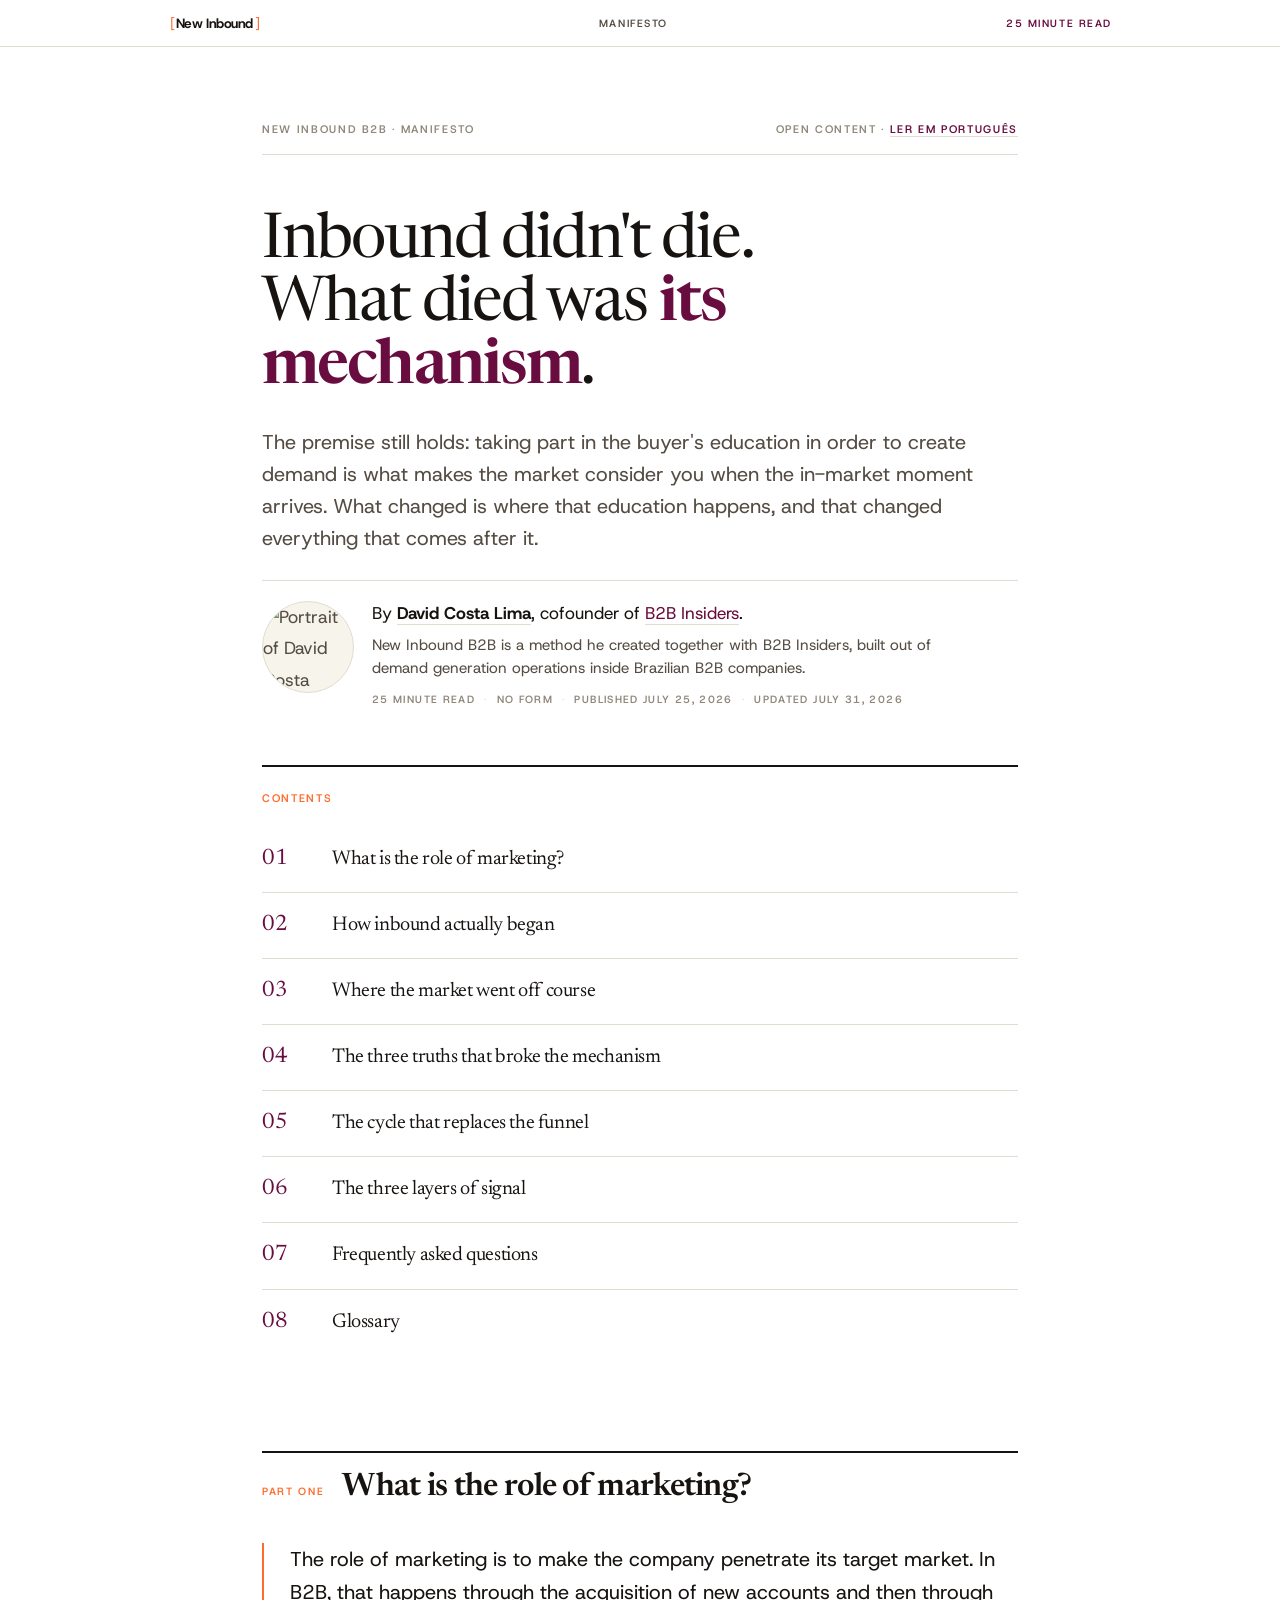
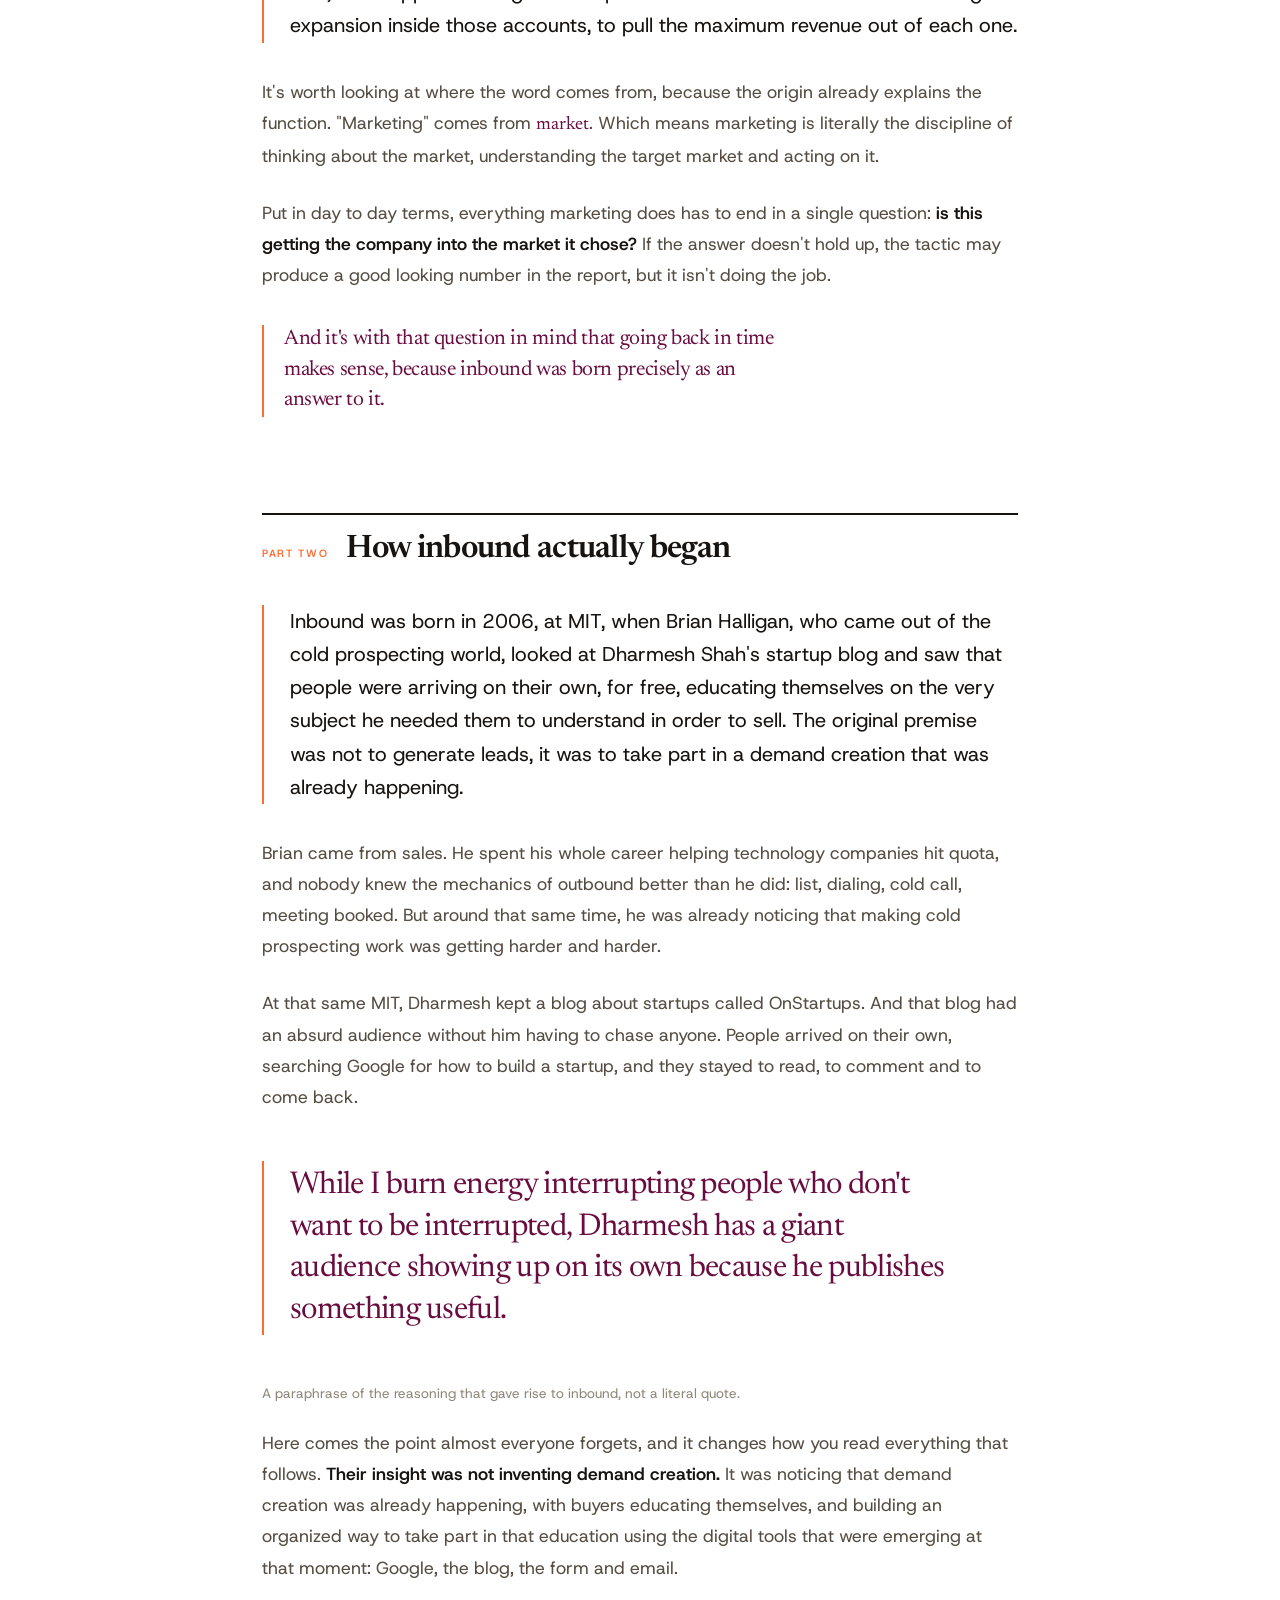
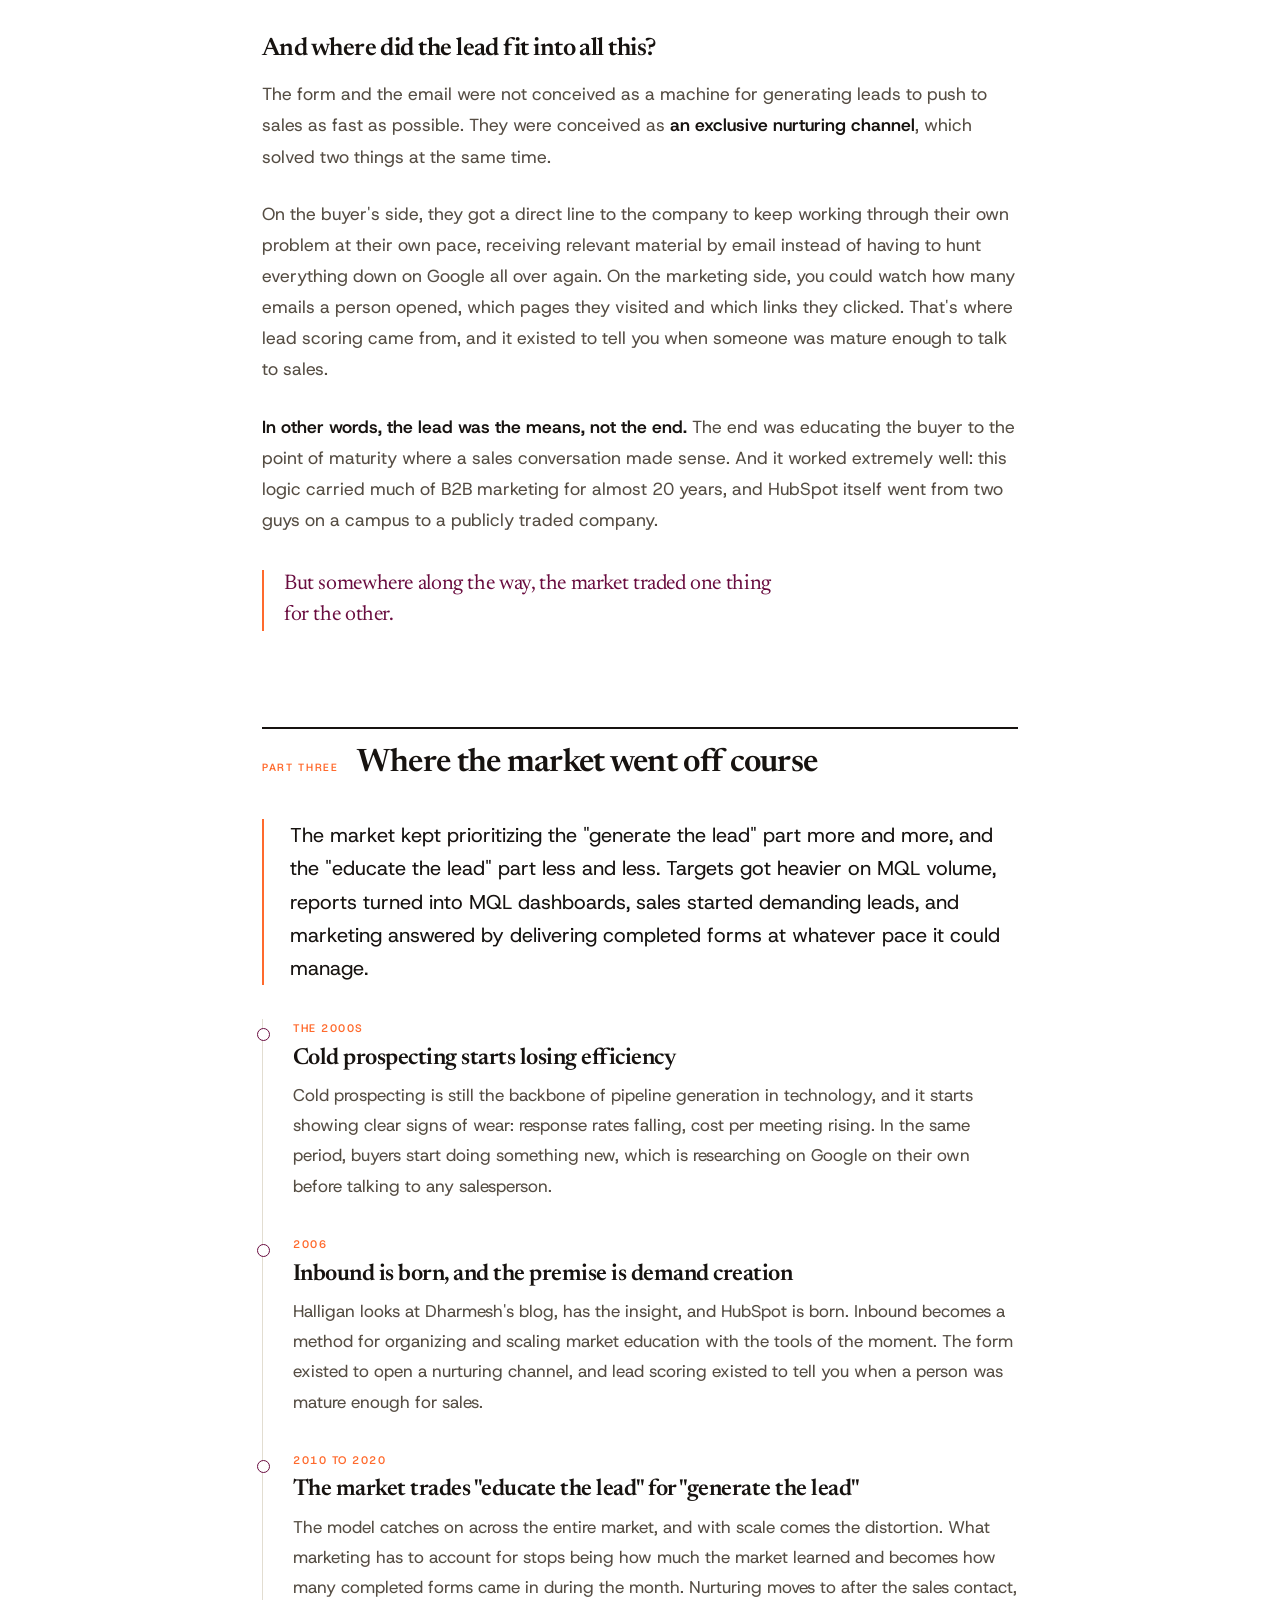
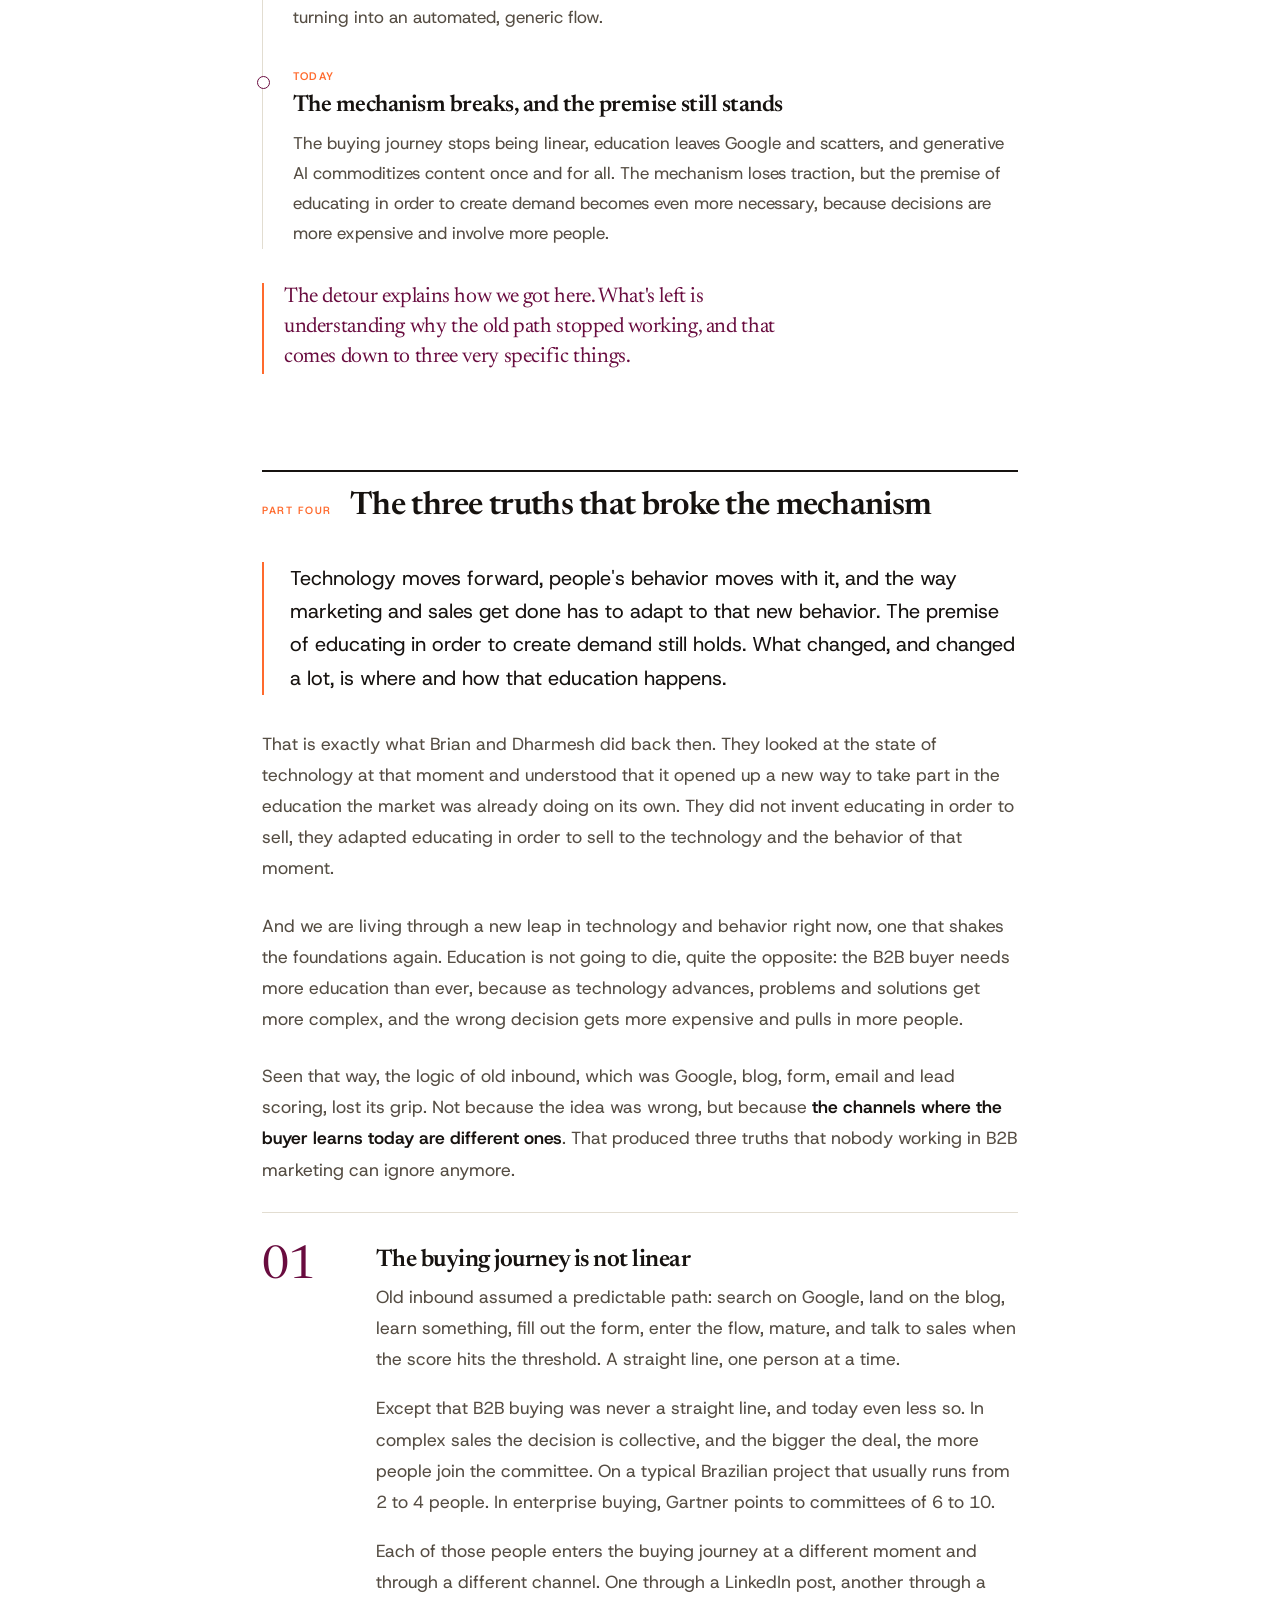
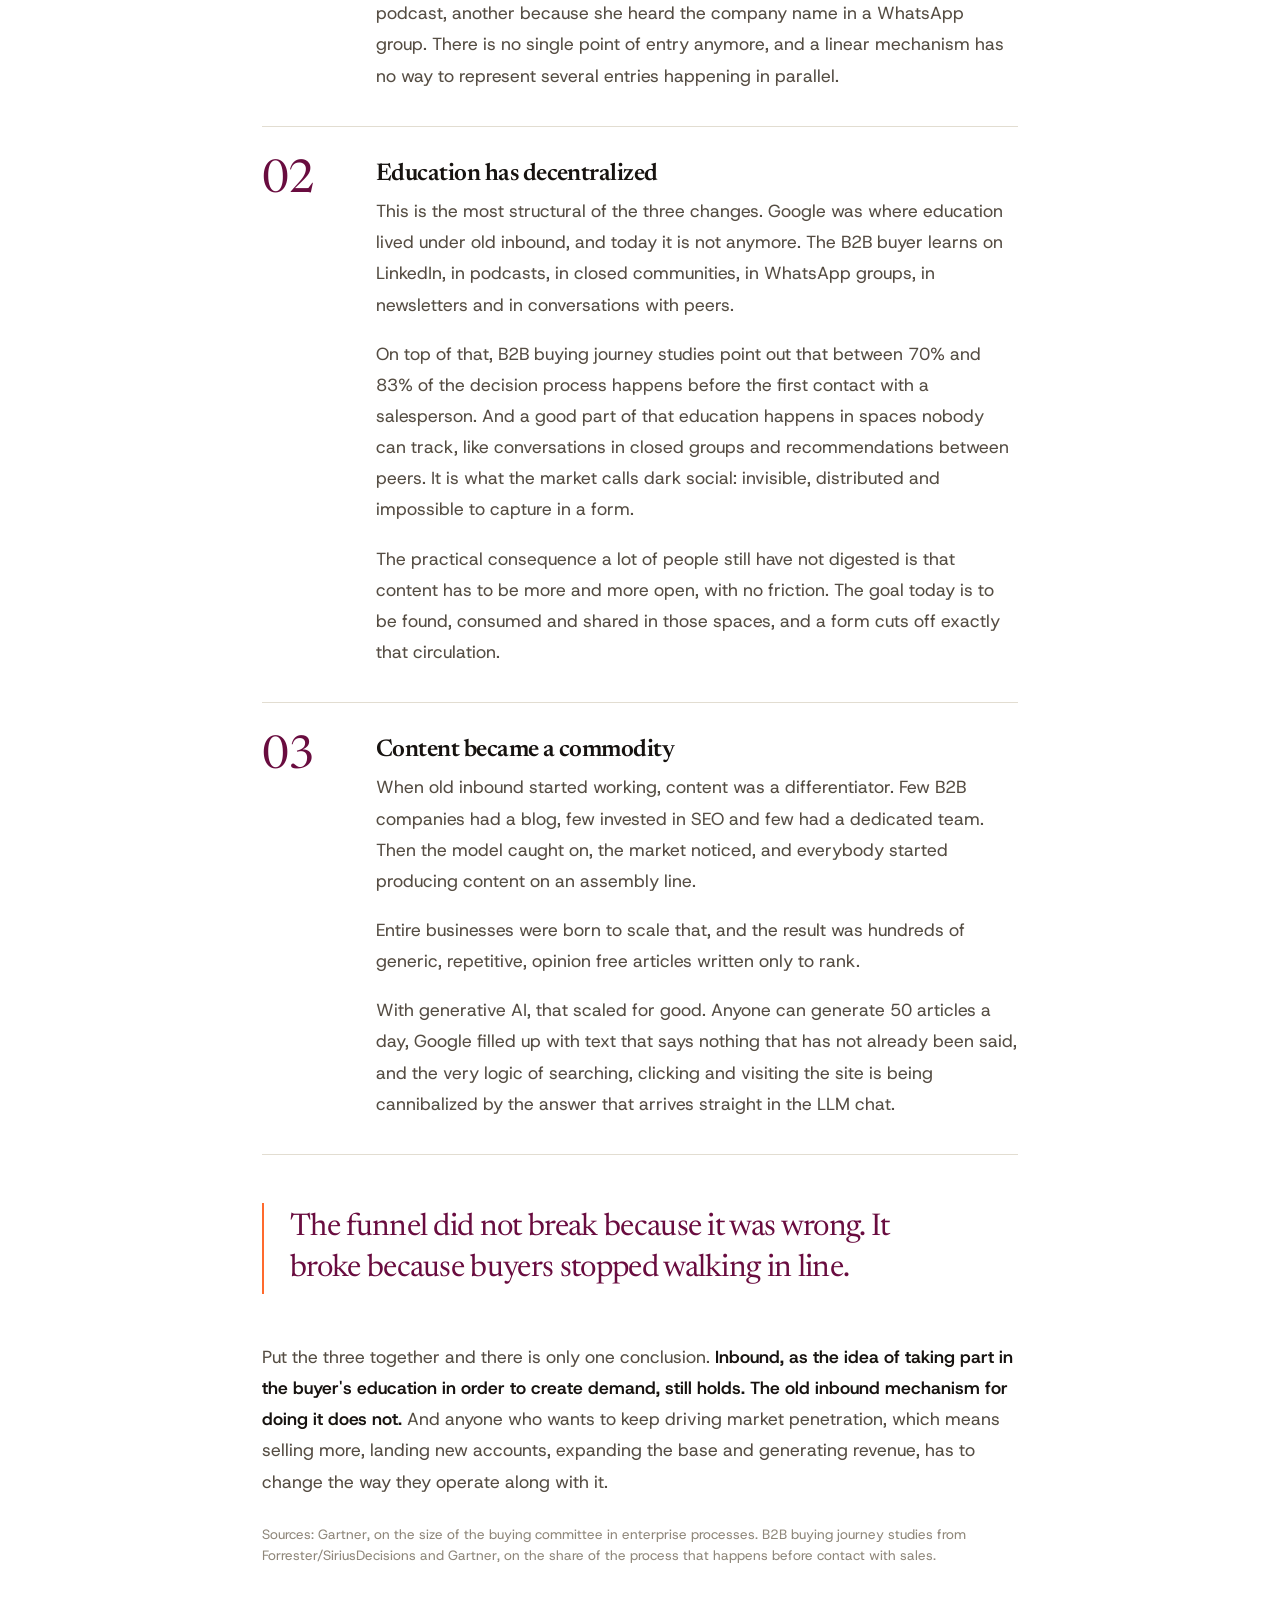
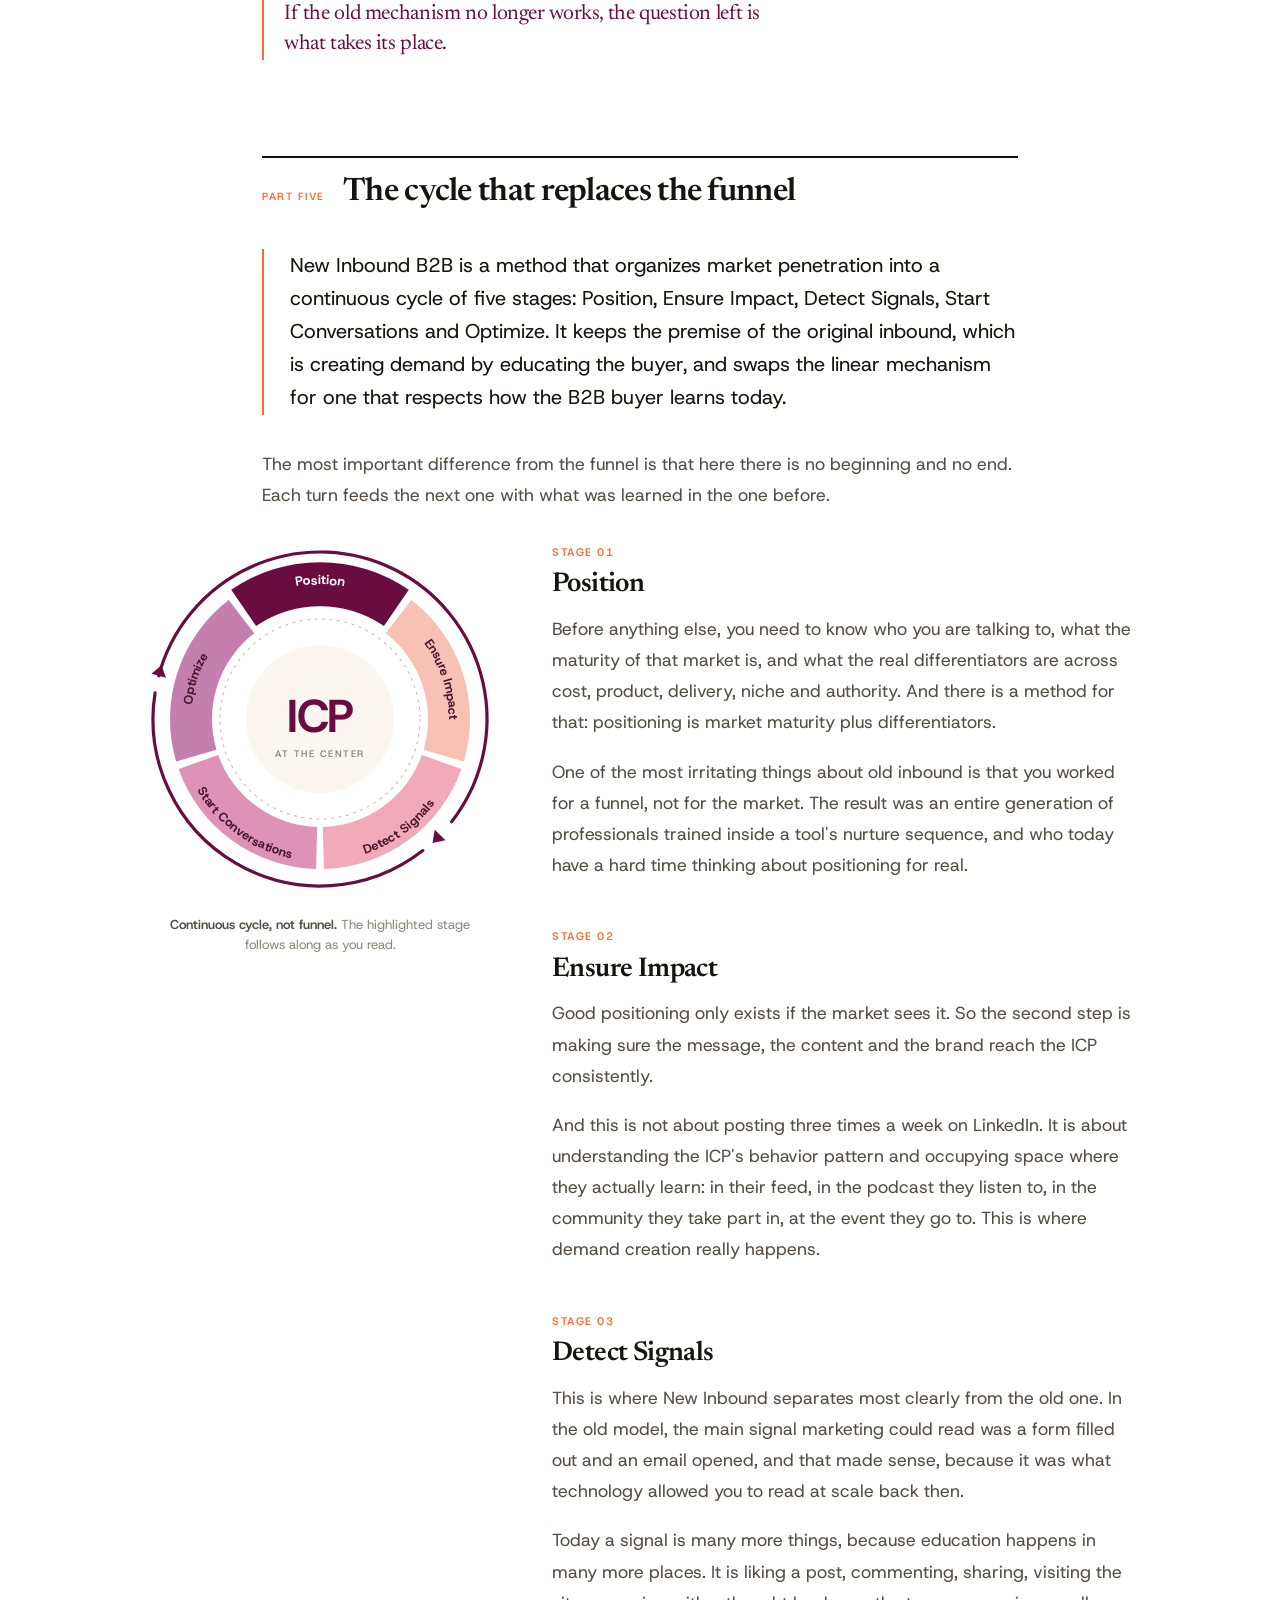
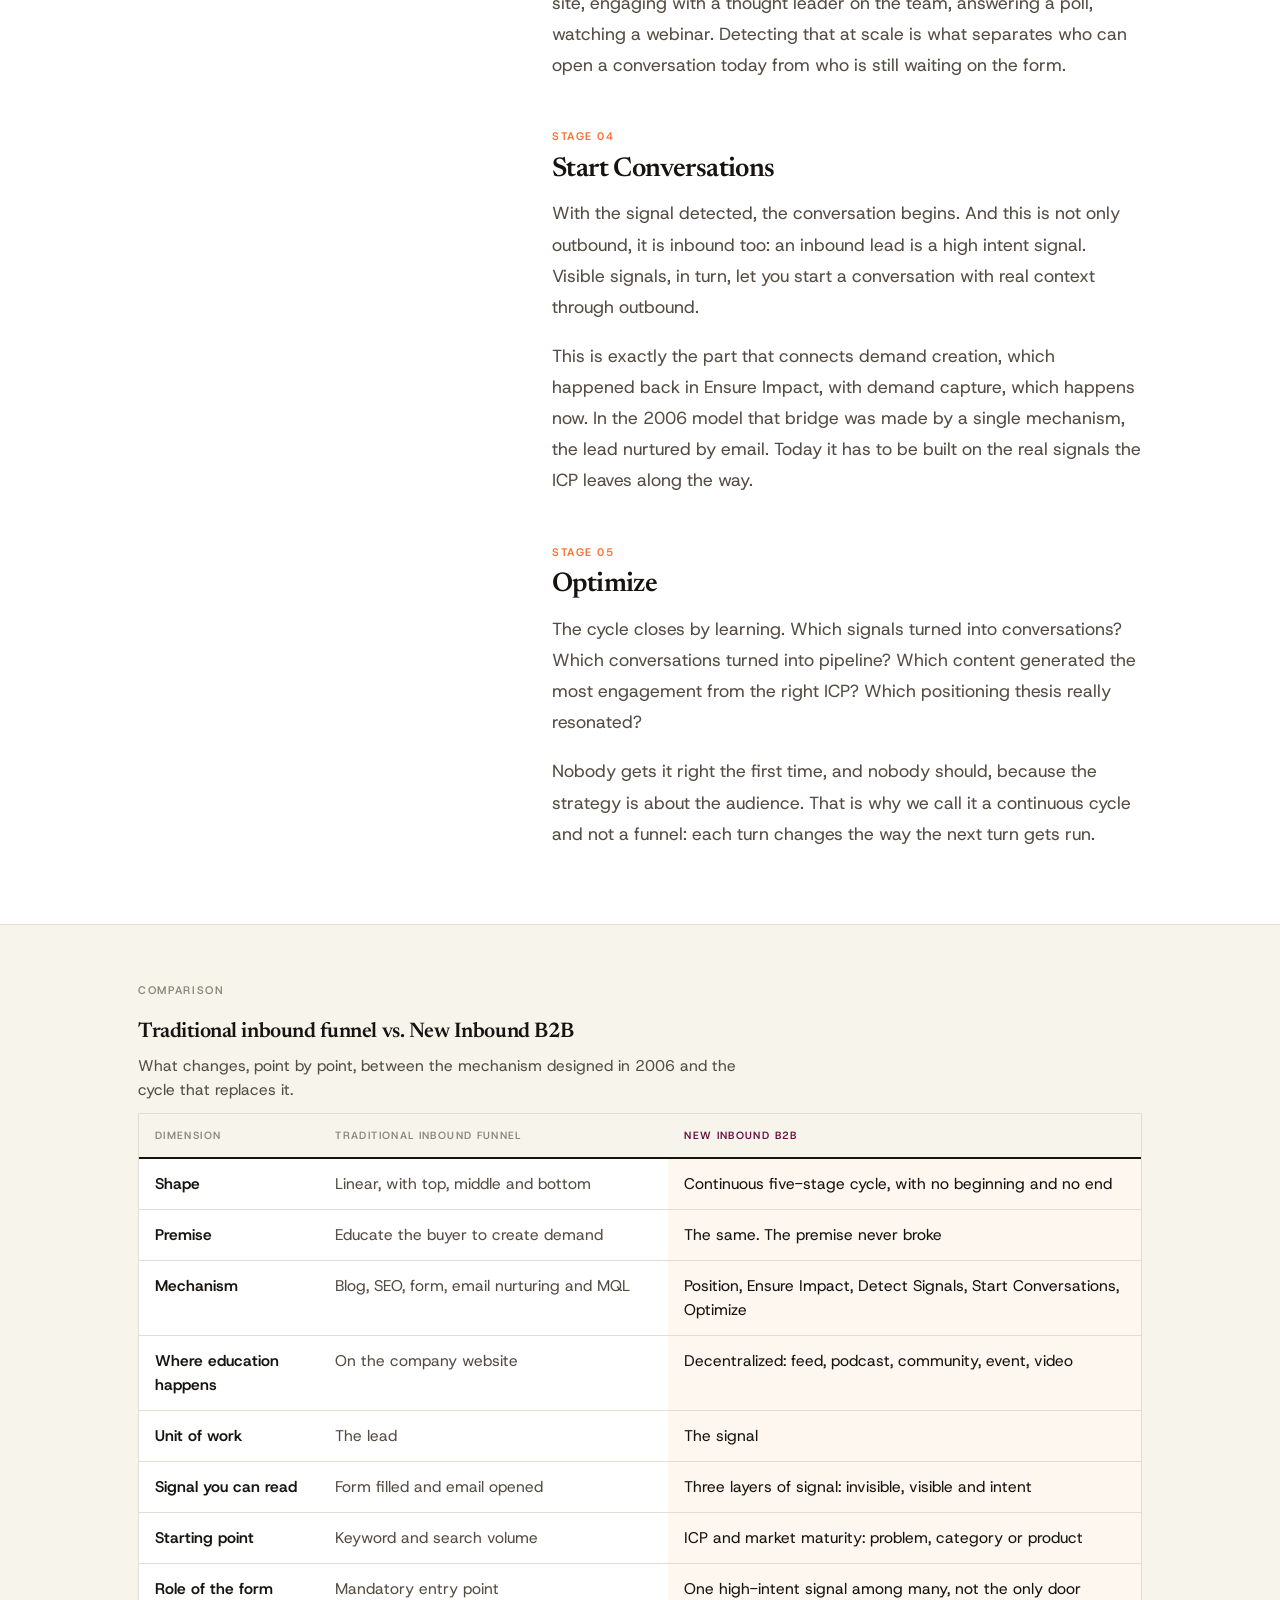
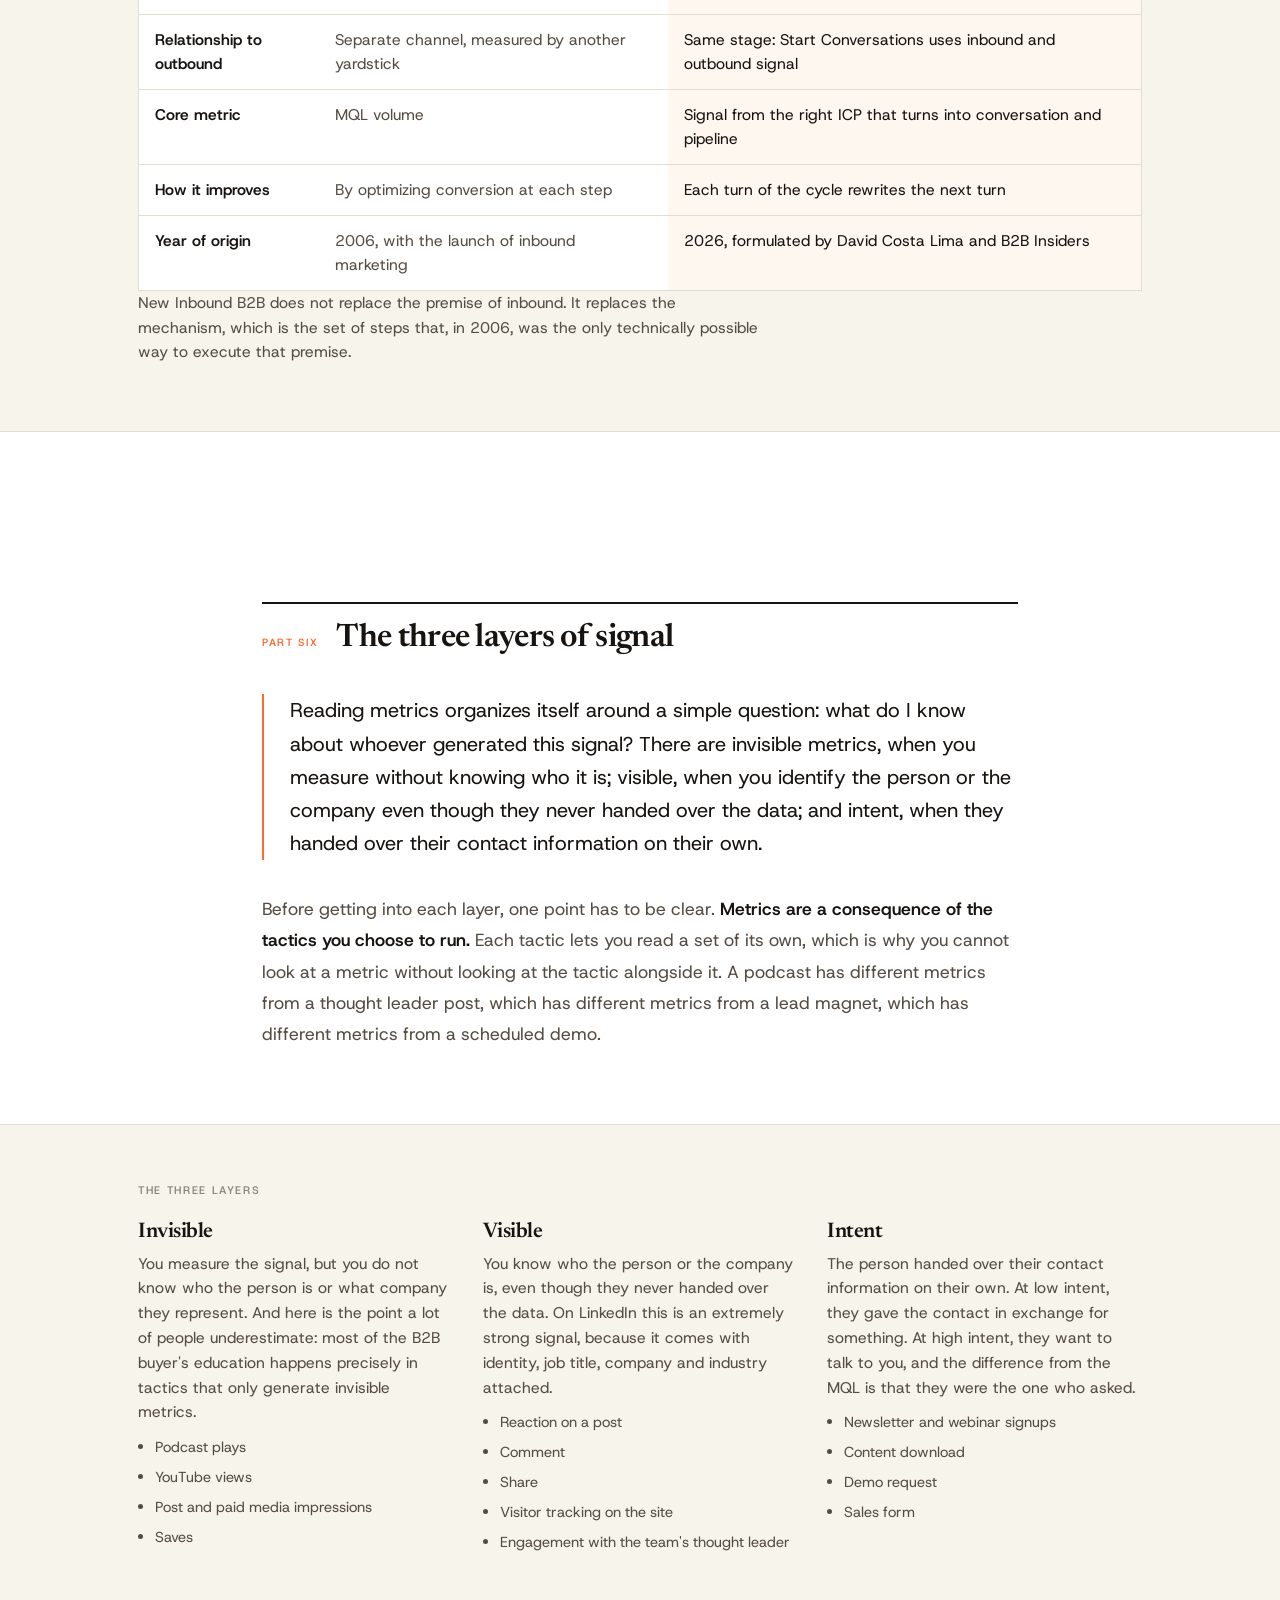
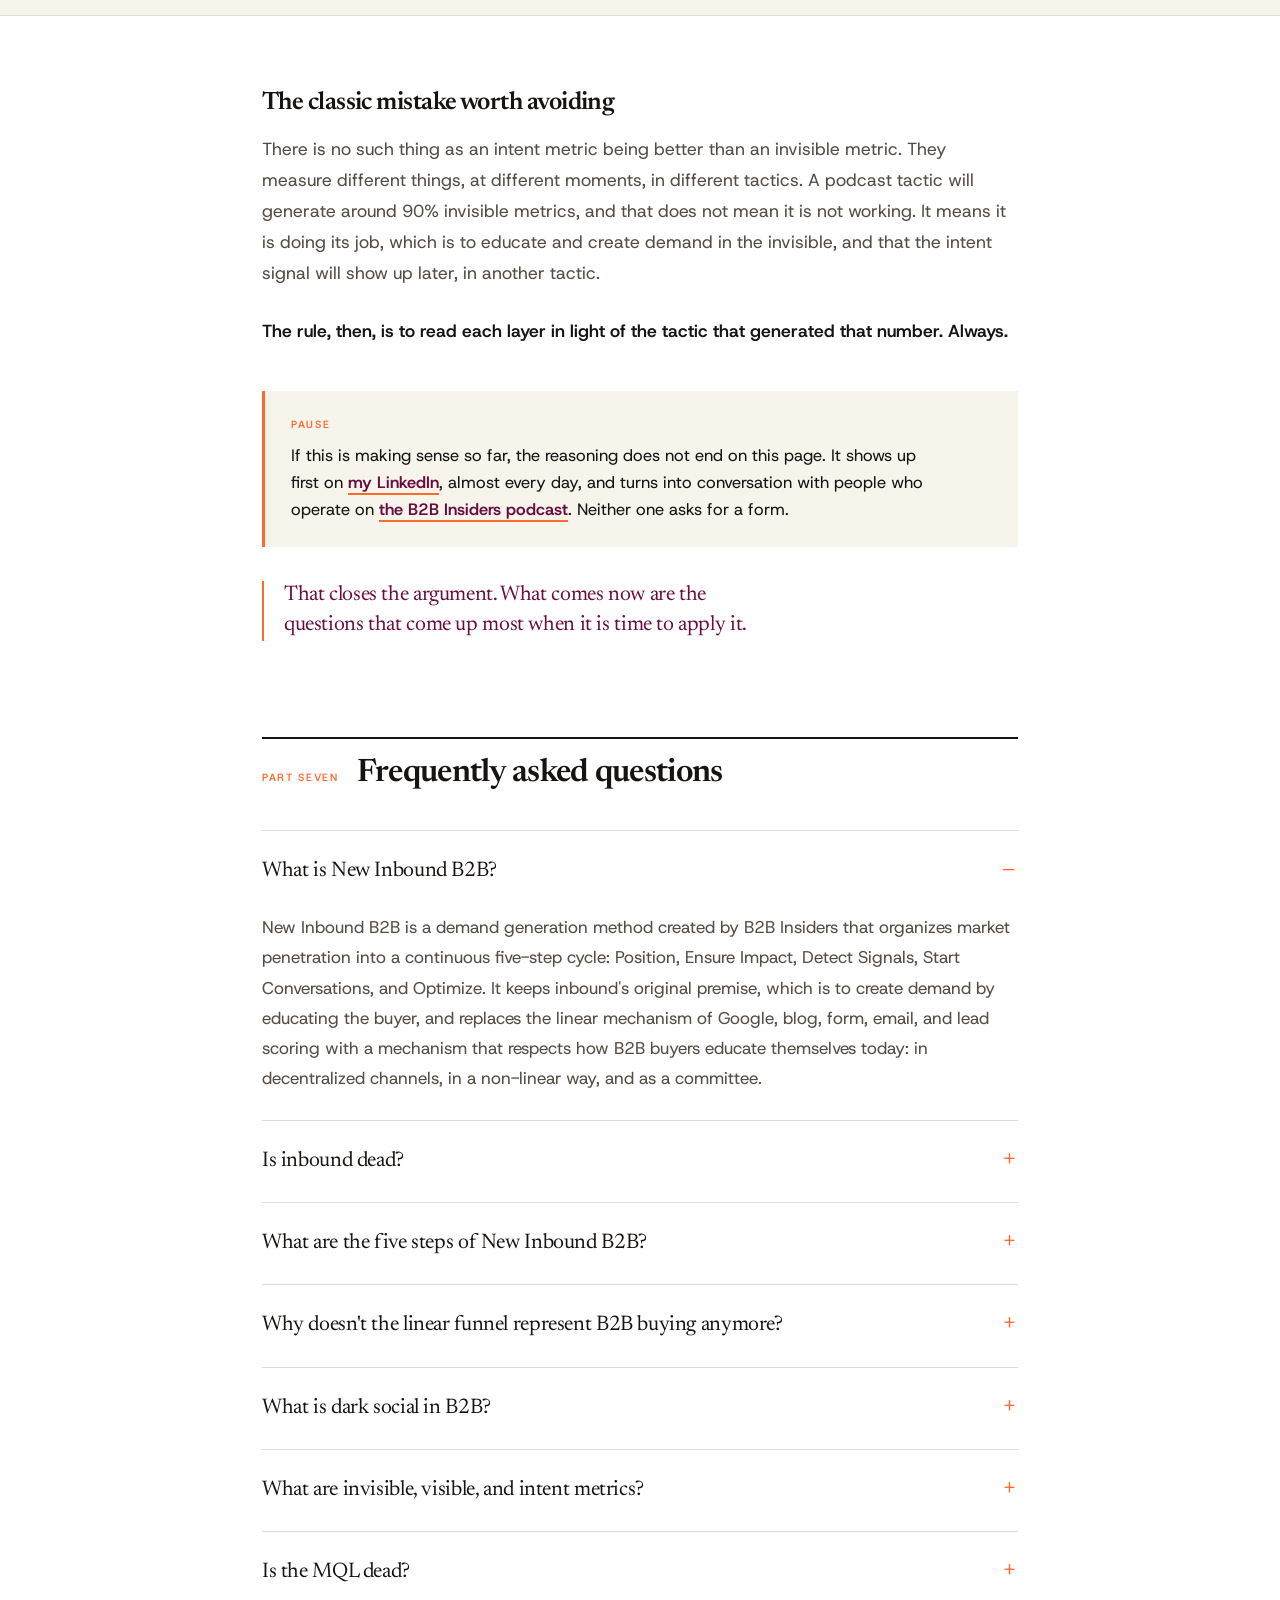
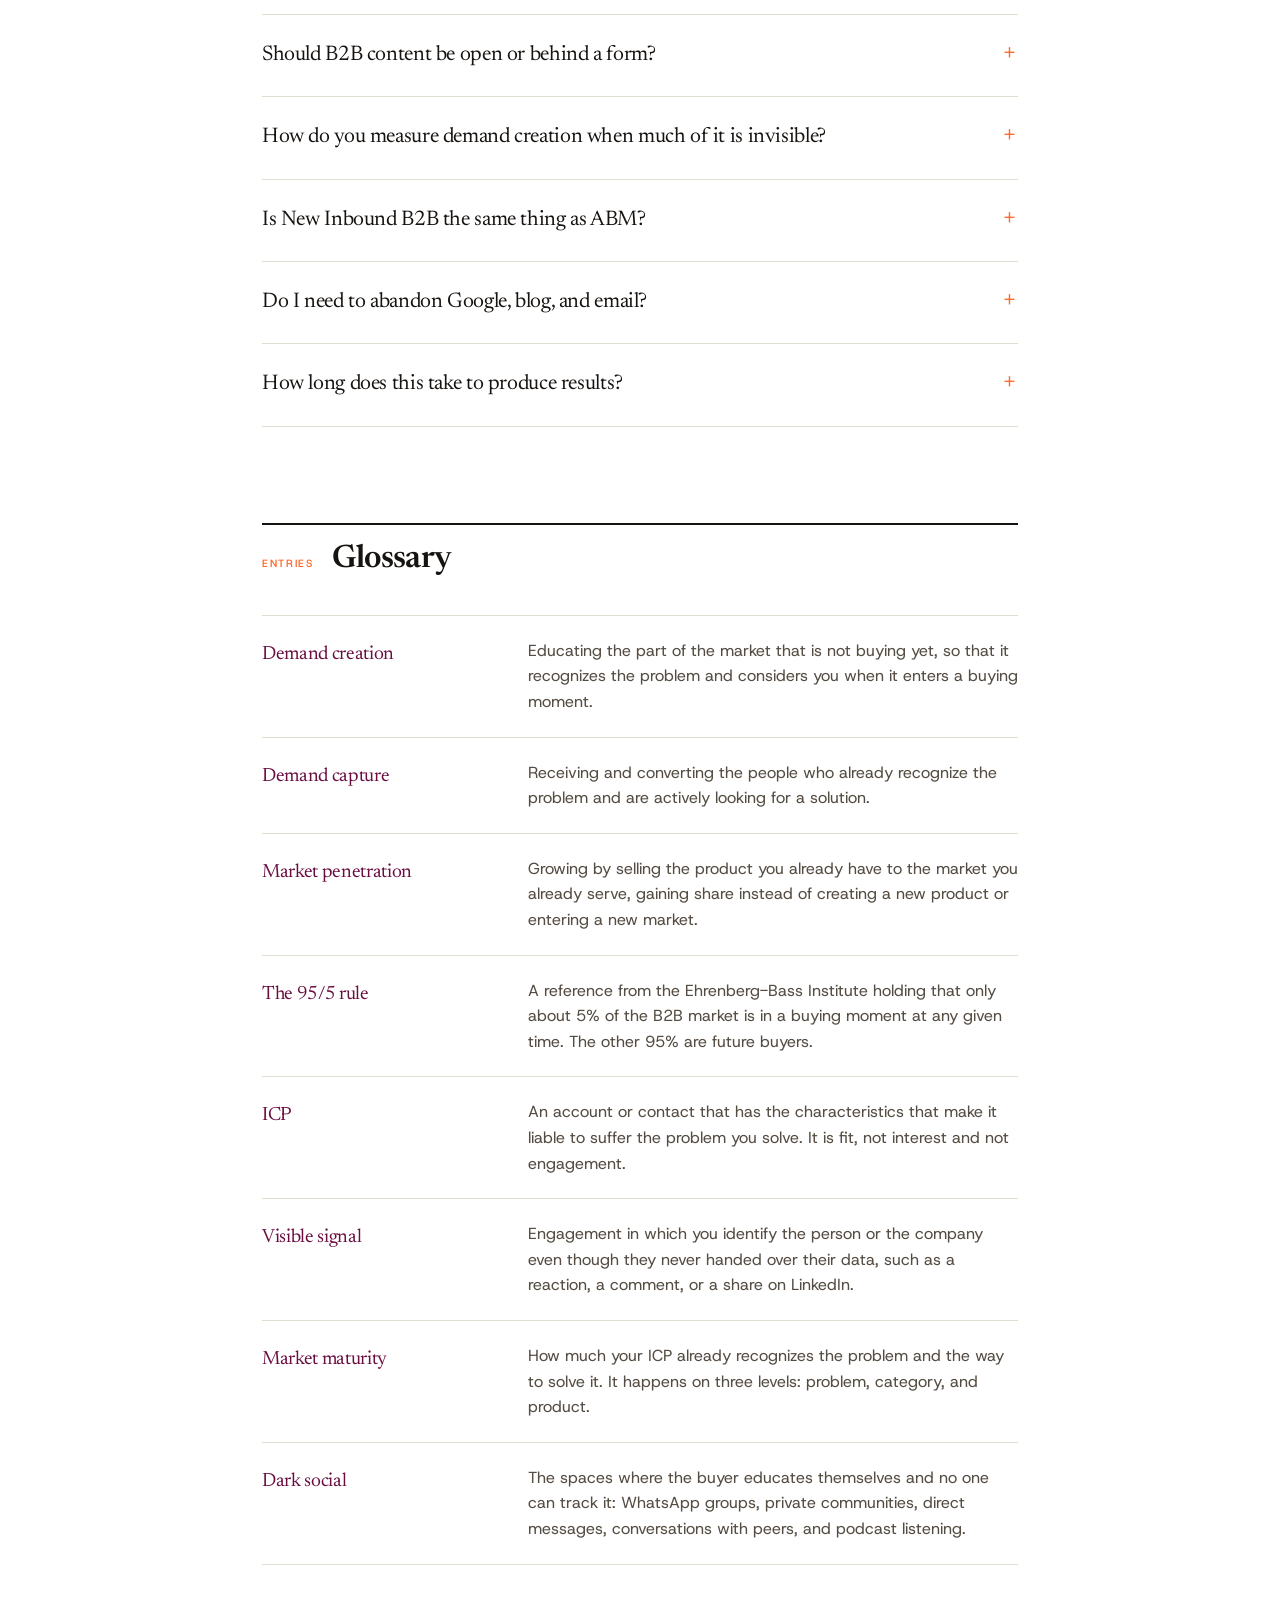
==== commit 7da09b9b: "Add traditional funnel vs New Inbound B2B comparison and visible updated date" ====
--- a/en/index.html
+++ b/en/index.html
@@ -118,7 +118,7 @@
    },
    "isAccessibleForFree": true,
    "datePublished": "2026-07-25",
-   "dateModified": "2026-07-26",
+   "dateModified": "2026-07-31",
    "wordCount": 5600,
    "timeRequired": "PT25M",
    "usageInfo": "https://novoinbound.com.br/en/#como-citar",
@@ -387,7 +387,7 @@
     "@id": "https://novoinbound.com.br/en/#article"
    },
    "datePublished": "2026-07-25",
-   "dateModified": "2026-07-26",
+   "dateModified": "2026-07-31",
    "breadcrumb": {
     "@type": "BreadcrumbList",
     "itemListElement": [
@@ -526,6 +526,35 @@
 .band p{font-size:15.5px;line-height:1.6;margin:0 0 10px}
 .band ul{margin:0;padding-left:17px;font-size:14.5px;color:var(--tinta-2)}
 .band li{margin-bottom:4px}
+
+/* comparison */
+.vh{position:absolute;width:1px;height:1px;padding:0;margin:-1px;overflow:hidden;clip:rect(0 0 0 0);white-space:nowrap;border:0}
+.cmp-h{font-family:var(--serif);font-size:28px;line-height:1.2;font-weight:600;color:var(--tinta);margin:0 0 8px;font-variation-settings:"opsz" 34}
+.cmp-sub{font-family:var(--sans);font-size:16px;line-height:1.6;color:var(--tinta-2);margin:0 0 22px;max-width:62ch}
+.cmp-wrap{overflow-x:auto;-webkit-overflow-scrolling:touch;border:1px solid var(--filete);background:var(--paper)}
+table.cmp{width:100%;min-width:640px;border-collapse:collapse;font-family:var(--sans);font-size:15.5px;line-height:1.55}
+.cmp th,.cmp td{padding:13px 16px;text-align:left;vertical-align:top;border-bottom:1px solid var(--filete)}
+.cmp thead th{font-family:var(--label);font-size:10.5px;font-weight:600;letter-spacing:.13em;text-transform:uppercase;color:var(--mute);background:var(--paper-2);border-bottom:2px solid var(--tinta)}
+.cmp thead th:last-child{color:var(--vinho)}
+.cmp tbody th{font-weight:600;color:var(--tinta);width:18%}
+.cmp tbody td{color:var(--tinta-2)}
+.cmp tbody td:last-child{color:var(--tinta);background:#FDF7F0}
+.cmp tbody tr:last-child th,.cmp tbody tr:last-child td{border-bottom:0}
+@media(max-width:640px){
+.cmp-wrap{overflow-x:visible;border:0;background:transparent}
+table.cmp{min-width:0;border:0}
+.cmp thead{display:none}
+.cmp tbody,.cmp tbody tr,.cmp tbody th,.cmp tbody td{display:block;width:auto}
+.cmp tbody tr{border:1px solid var(--filete);background:var(--paper);margin-bottom:14px}
+.cmp tbody th{border-bottom:1px solid var(--filete);background:var(--paper-2);font-size:16.5px;padding:11px 14px}
+.cmp tbody td{border-bottom:1px solid var(--filete);padding:11px 14px 13px;font-size:15.5px}
+.cmp tbody td:before{content:attr(data-l);display:block;font-family:var(--label);font-size:9.5px;font-weight:600;letter-spacing:.13em;text-transform:uppercase;color:var(--mute);margin-bottom:5px}
+.cmp tbody td:last-child{border-bottom:0}
+.cmp tbody td:last-child:before{color:var(--vinho)}
+.cmp tbody tr:last-child th{border-bottom:1px solid var(--filete)}
+.cmp tbody tr:last-child td:last-child{border-bottom:0}
+}
+.cmp-note{font-family:var(--sans);font-size:15.5px;line-height:1.62;color:var(--tinta-2);margin:18px 0 0;max-width:62ch}
 
 /* ---------- prancha (figura) ---------- */
 .plate{margin:64px 0;border-top:1px solid var(--filete);border-bottom:1px solid var(--filete);padding:36px 0 32px}
@@ -781,7 +810,7 @@
       <div class="bl-txt">
         <p class="bl-lead">By <a href="https://www.linkedin.com/in/dacarjb/" rel="author me"><b>David Costa Lima</b></a>, cofounder of <a href="https://b2binsiders.com.br">B2B Insiders</a>.</p>
         <p class="bl-note">New Inbound B2B is a method he created together with B2B Insiders, built out of demand generation operations inside Brazilian B2B companies.</p>
-        <p class="bl-meta"><span>25 minute read</span><span>No form</span><span>Published <time datetime="2026-07-25">July 25, 2026</time></span></p>
+        <p class="bl-meta"><span>25 minute read</span><span>No form</span><span>Published <time datetime="2026-07-25">July 25, 2026</time></span><span>Updated <time datetime="2026-07-31">July 31, 2026</time></span></p>
       </div>
     </div>
 
@@ -957,6 +986,37 @@
           <p>Nobody gets it right the first time, and nobody should, because the strategy is about the audience. That is why we call it a continuous cycle and not a funnel: each turn changes the way the next turn gets run.</p>
         </div>
       </div>
+    </div>
+  </div>
+
+  <div class="band">
+    <div class="wide">
+      <span class="lbl">Comparison</span>
+      <h3 class="cmp-h">Traditional inbound funnel vs. New Inbound B2B</h3>
+      <p class="cmp-sub">What changes, point by point, between the mechanism designed in 2006 and the cycle that replaces it.</p>
+      <div class="cmp-wrap">
+        <table class="cmp">
+          <caption class="vh">Comparison between the traditional inbound funnel and the New Inbound B2B method</caption>
+          <thead>
+            <tr><th scope="col">Dimension</th><th scope="col">Traditional inbound funnel</th><th scope="col">New Inbound B2B</th></tr>
+          </thead>
+          <tbody>
+            <tr><th scope="row">Shape</th><td data-l="Traditional funnel">Linear, with top, middle and bottom</td><td data-l="New Inbound B2B">Continuous five-stage cycle, with no beginning and no end</td></tr>
+            <tr><th scope="row">Premise</th><td data-l="Traditional funnel">Educate the buyer to create demand</td><td data-l="New Inbound B2B">The same. The premise never broke</td></tr>
+            <tr><th scope="row">Mechanism</th><td data-l="Traditional funnel">Blog, SEO, form, email nurturing and MQL</td><td data-l="New Inbound B2B">Position, Ensure Impact, Detect Signals, Start Conversations, Optimize</td></tr>
+            <tr><th scope="row">Where education happens</th><td data-l="Traditional funnel">On the company website</td><td data-l="New Inbound B2B">Decentralized: feed, podcast, community, event, video</td></tr>
+            <tr><th scope="row">Unit of work</th><td data-l="Traditional funnel">The lead</td><td data-l="New Inbound B2B">The signal</td></tr>
+            <tr><th scope="row">Signal you can read</th><td data-l="Traditional funnel">Form filled and email opened</td><td data-l="New Inbound B2B">Three layers of signal: invisible, visible and intent</td></tr>
+            <tr><th scope="row">Starting point</th><td data-l="Traditional funnel">Keyword and search volume</td><td data-l="New Inbound B2B">ICP and market maturity: problem, category or product</td></tr>
+            <tr><th scope="row">Role of the form</th><td data-l="Traditional funnel">Mandatory entry point</td><td data-l="New Inbound B2B">One high-intent signal among many, not the only door</td></tr>
+            <tr><th scope="row">Relationship to outbound</th><td data-l="Traditional funnel">Separate channel, measured by another yardstick</td><td data-l="New Inbound B2B">Same stage: Start Conversations uses inbound and outbound signal</td></tr>
+            <tr><th scope="row">Core metric</th><td data-l="Traditional funnel">MQL volume</td><td data-l="New Inbound B2B">Signal from the right ICP that turns into conversation and pipeline</td></tr>
+            <tr><th scope="row">How it improves</th><td data-l="Traditional funnel">By optimizing conversion at each step</td><td data-l="New Inbound B2B">Each turn of the cycle rewrites the next turn</td></tr>
+            <tr><th scope="row">Year of origin</th><td data-l="Traditional funnel">2006, with the launch of inbound marketing</td><td data-l="New Inbound B2B">2026, formulated by David Costa Lima and B2B Insiders</td></tr>
+          </tbody>
+        </table>
+      </div>
+      <p class="cmp-note">New Inbound B2B does not replace the premise of inbound. It replaces the mechanism, which is the set of steps that, in 2006, was the only technically possible way to execute that premise.</p>
     </div>
   </div>
 </section>
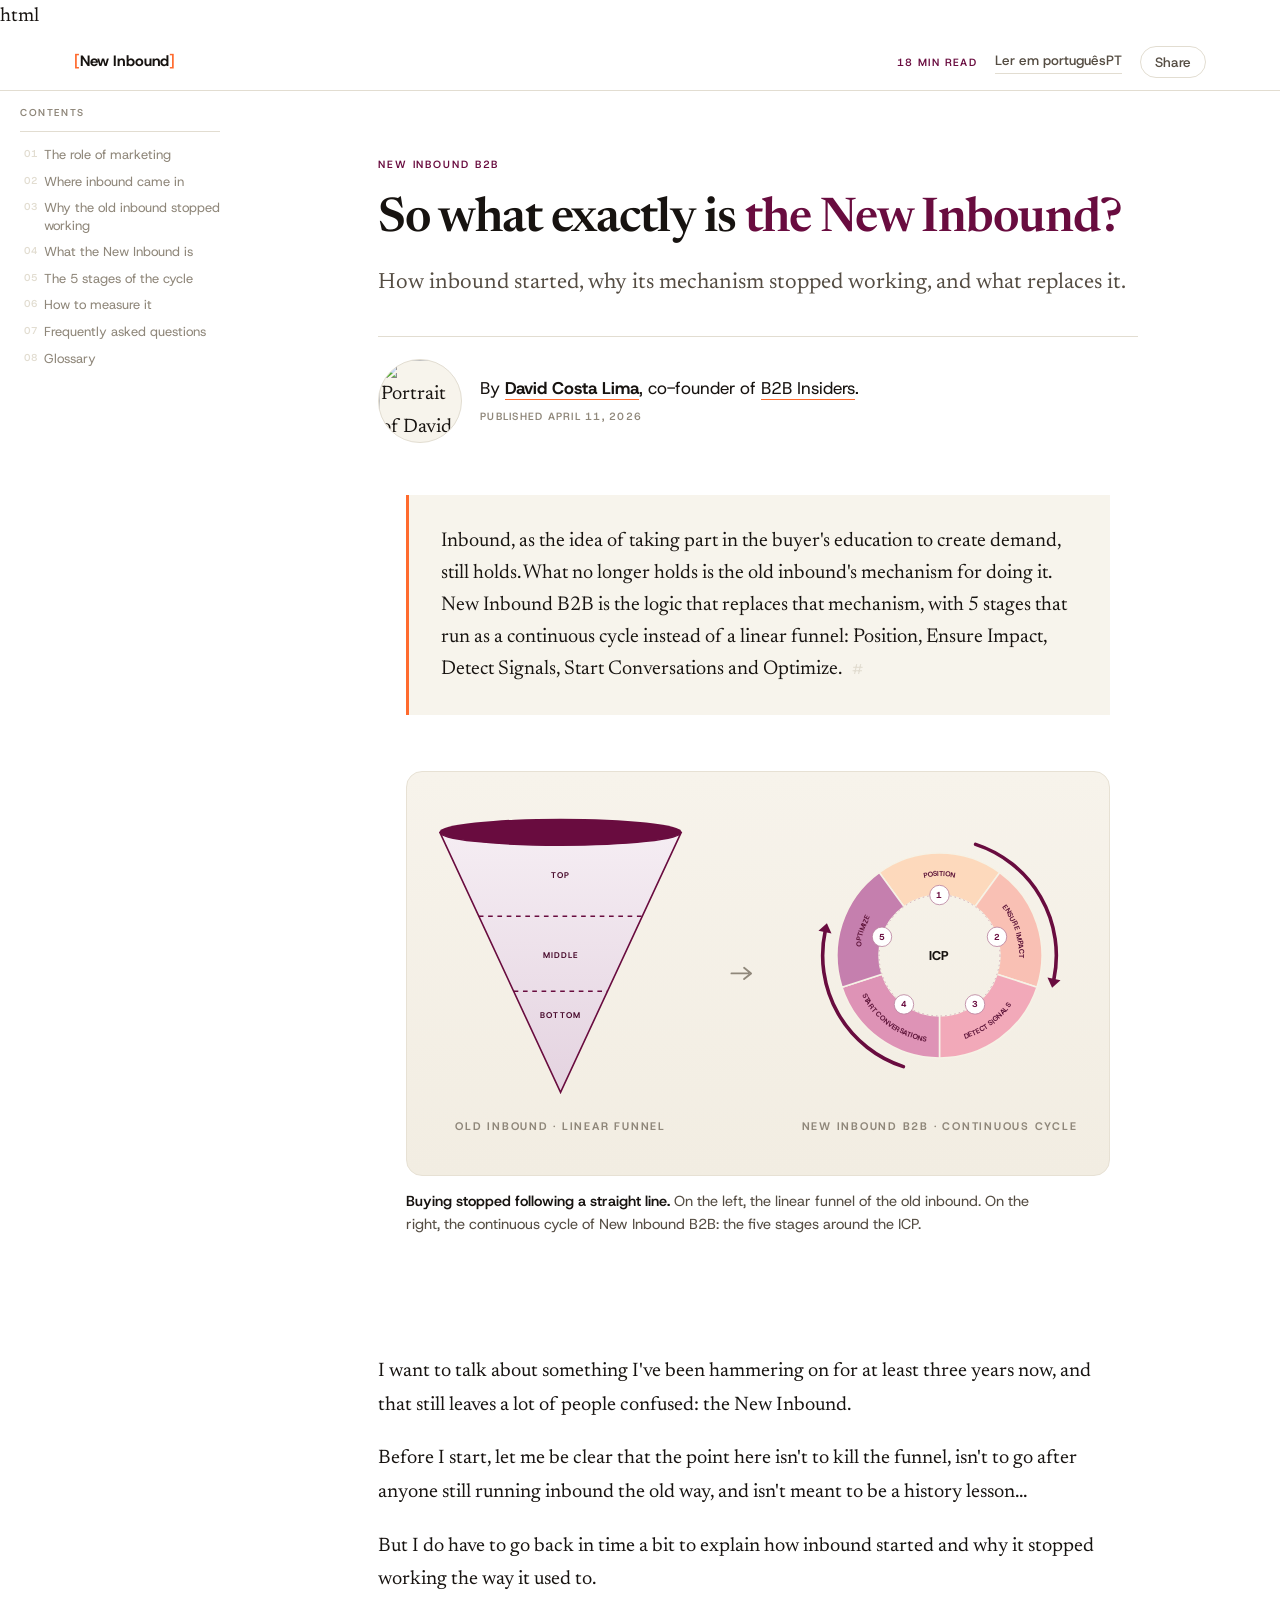
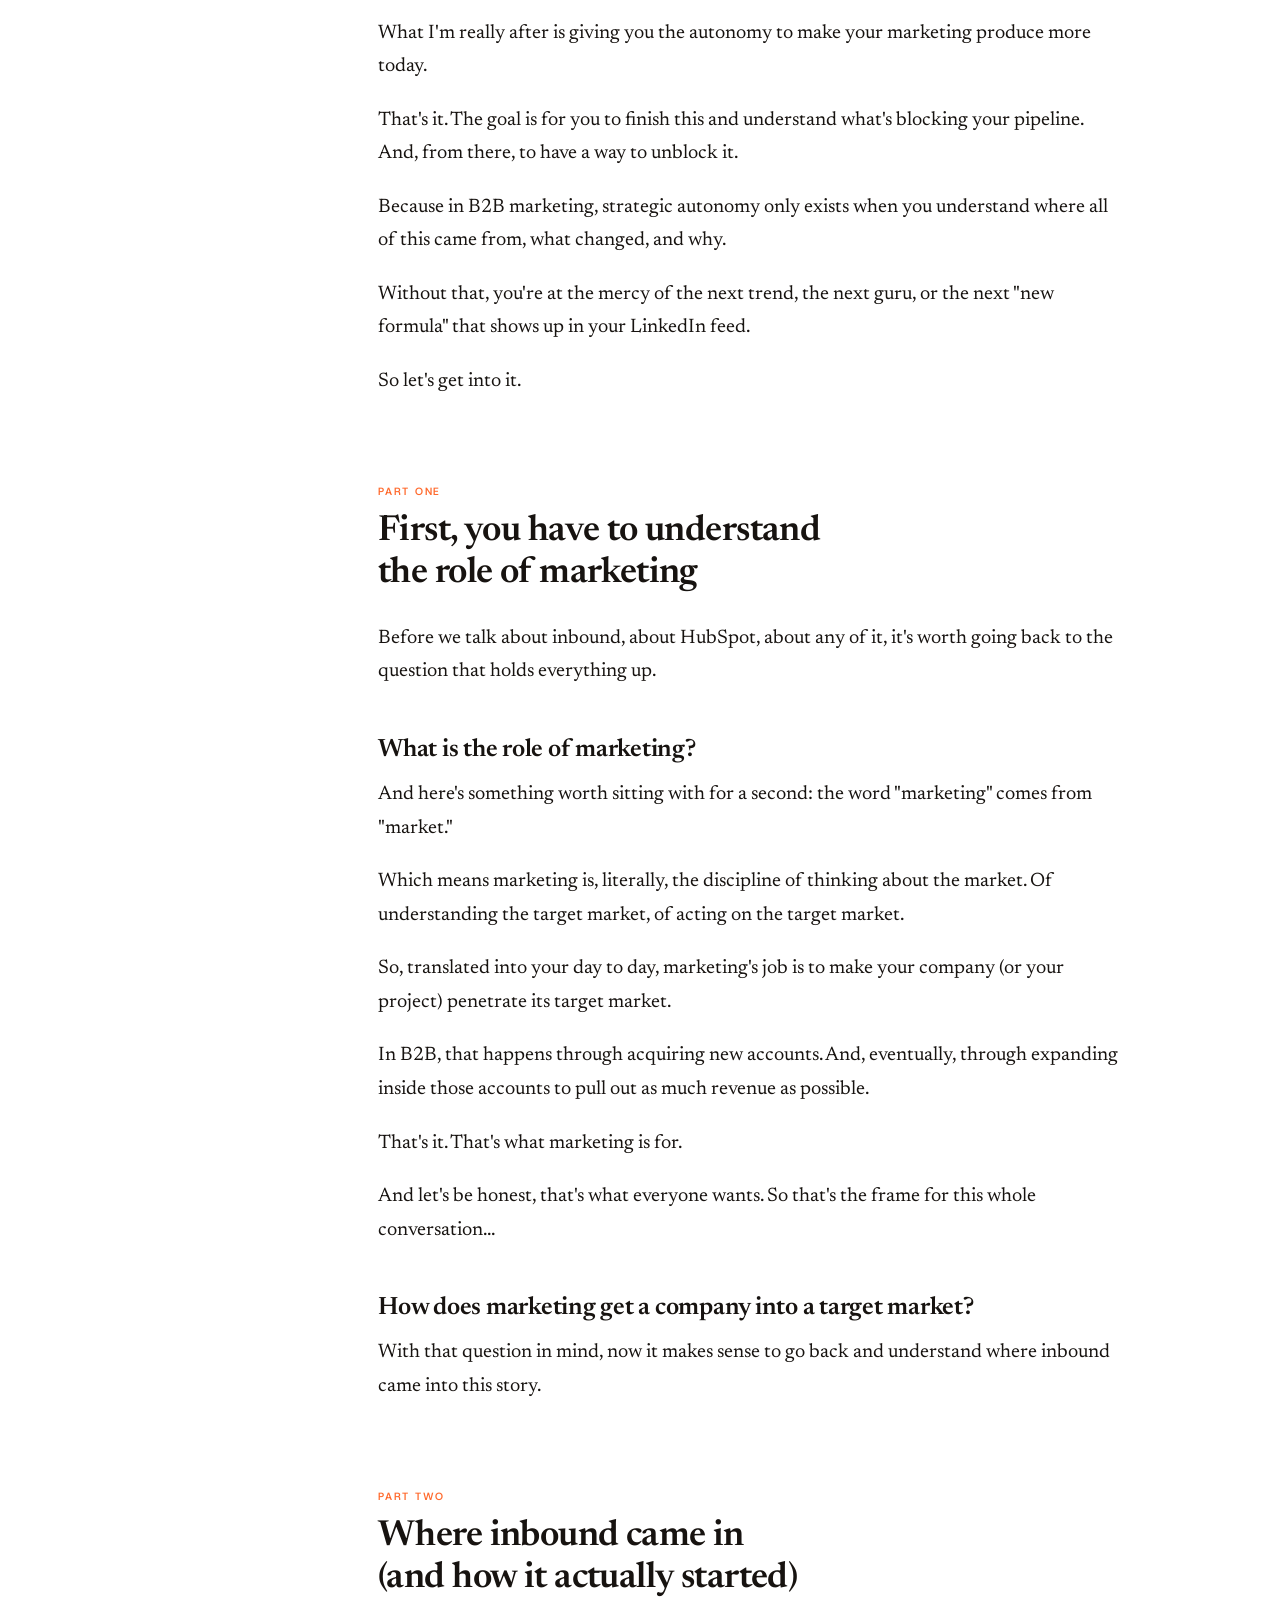
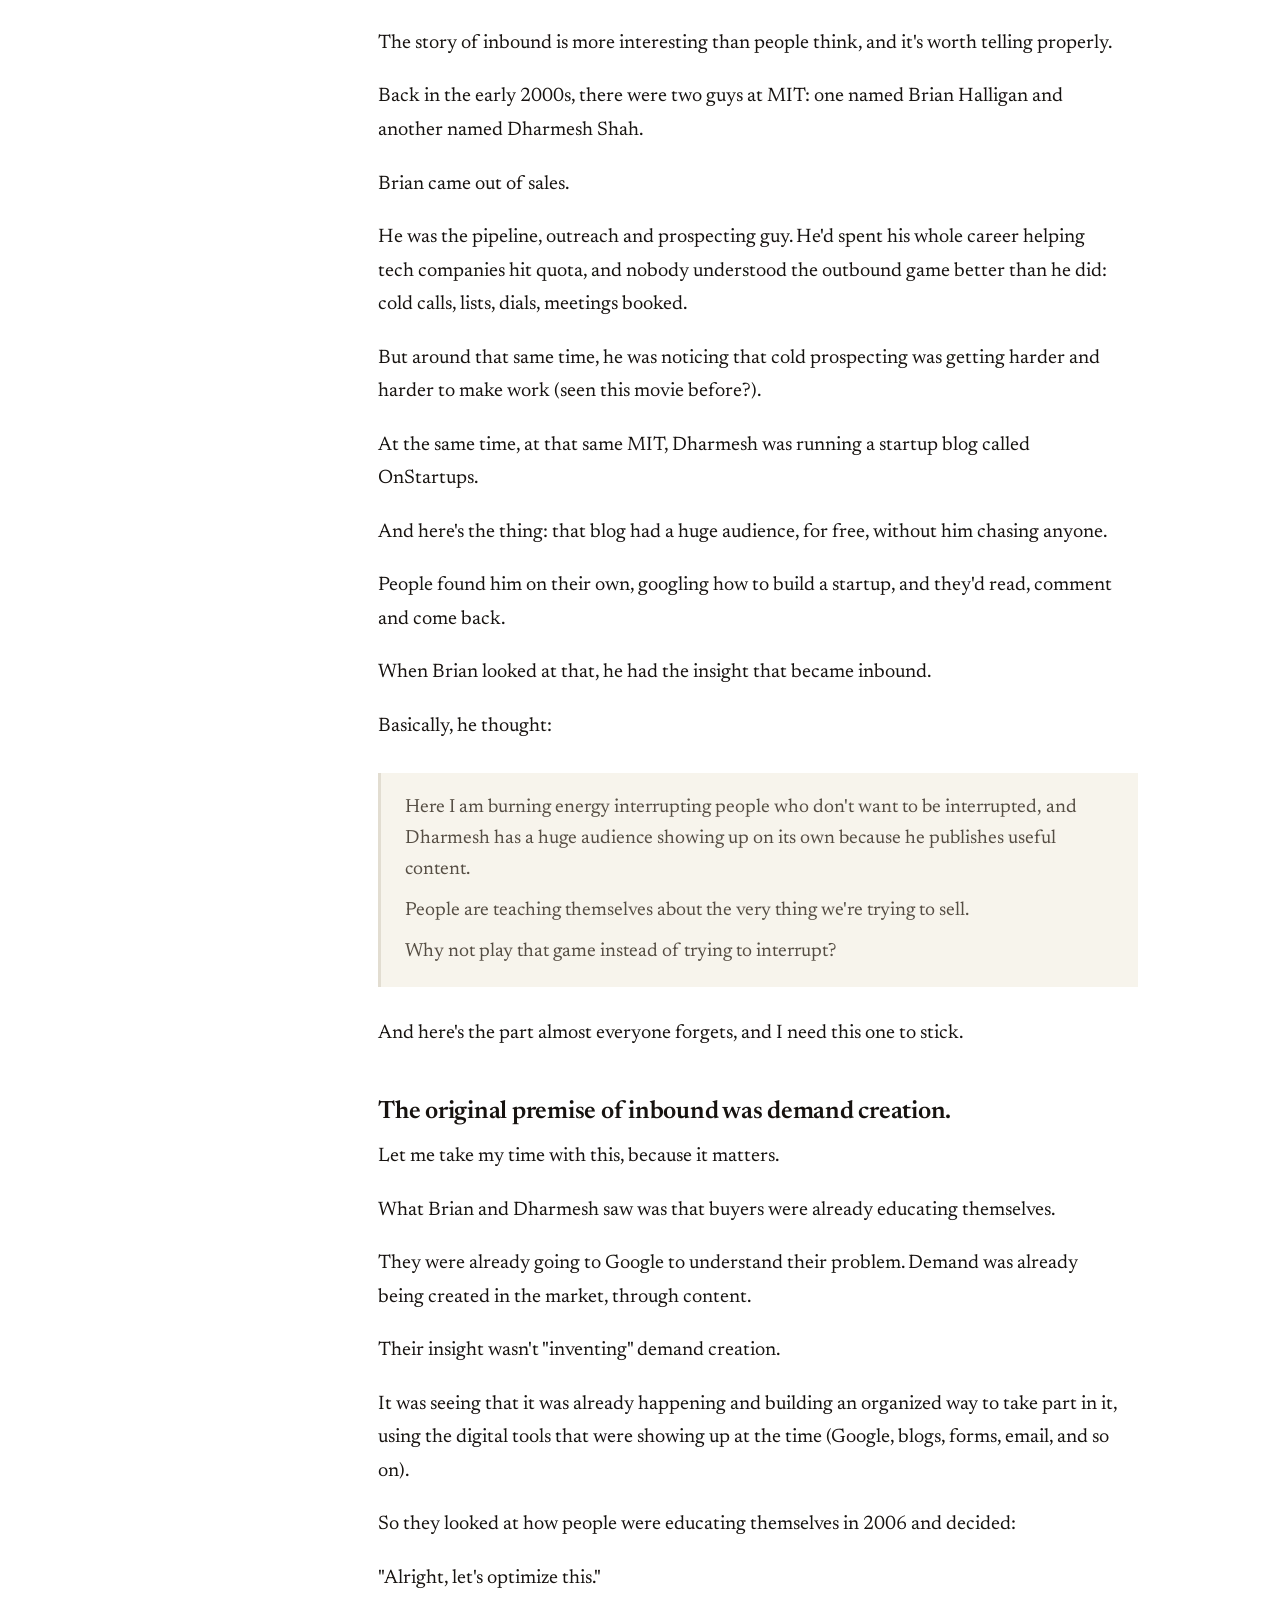
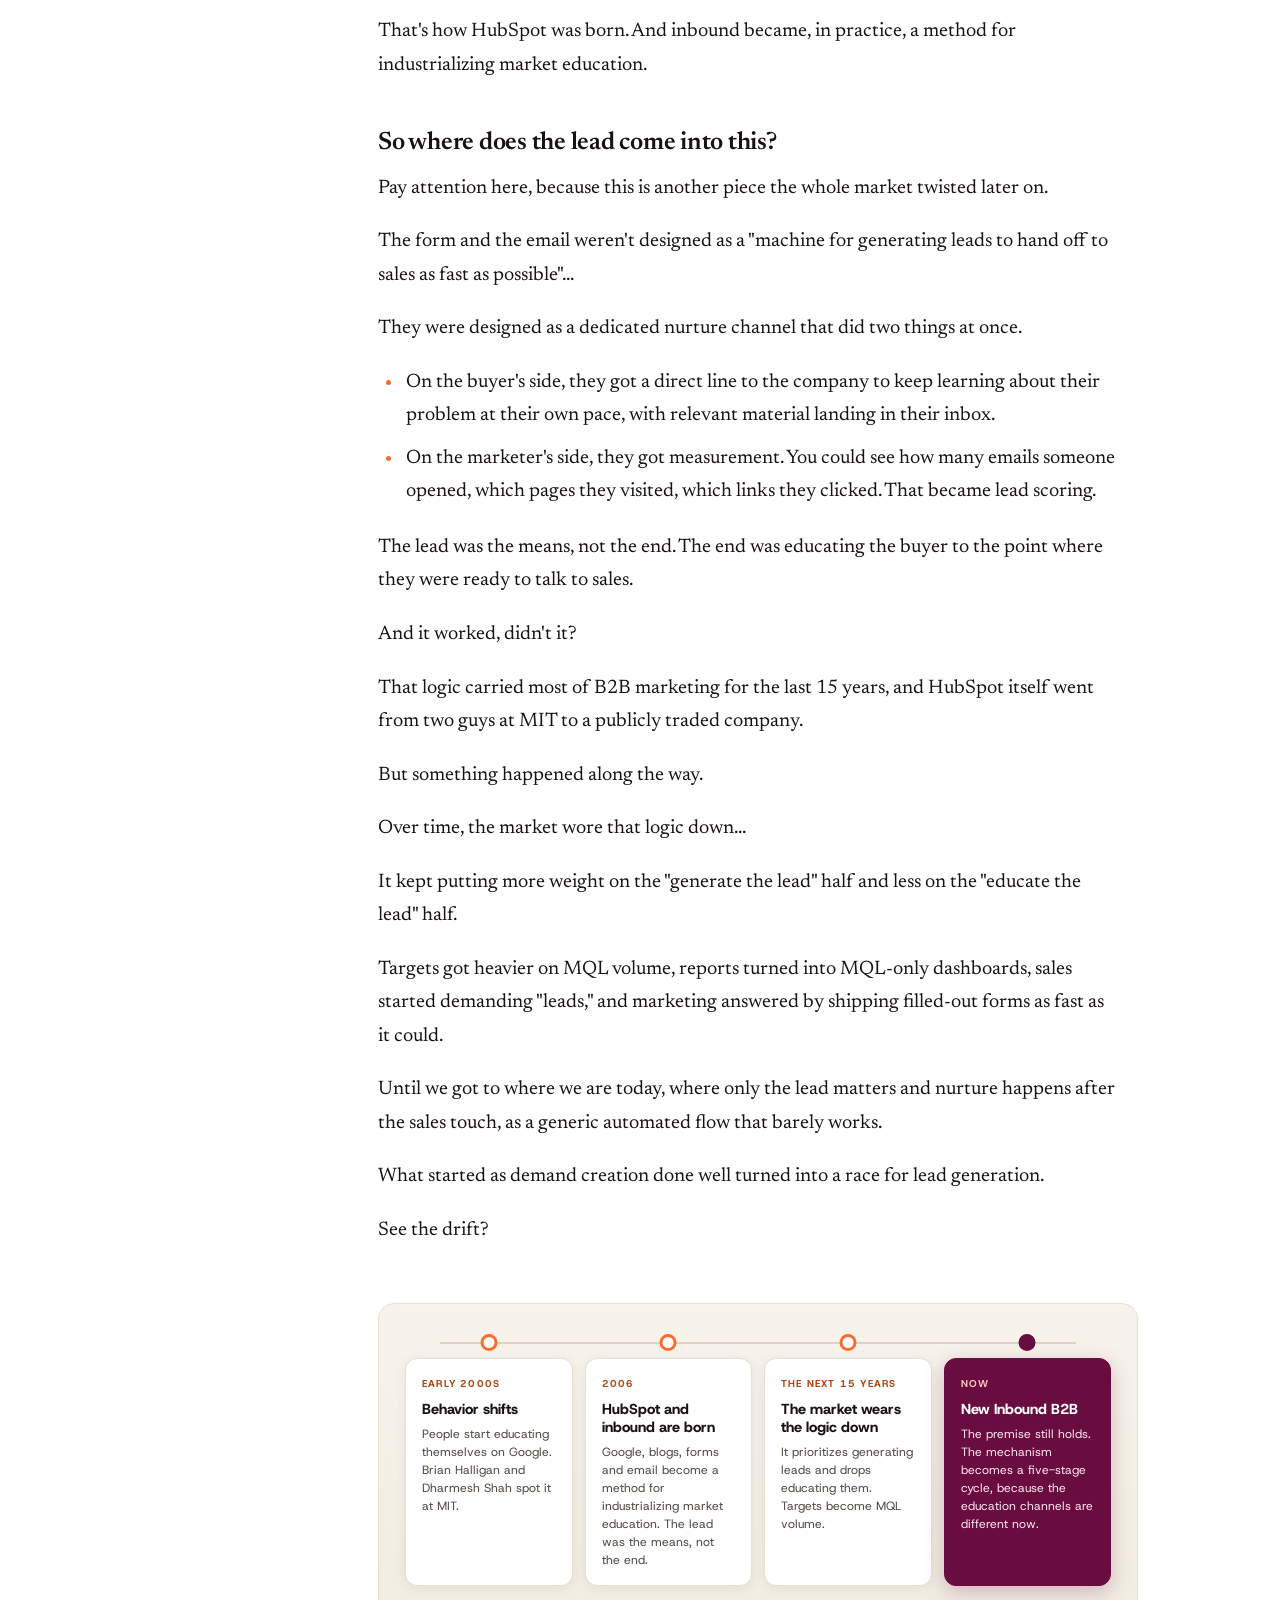
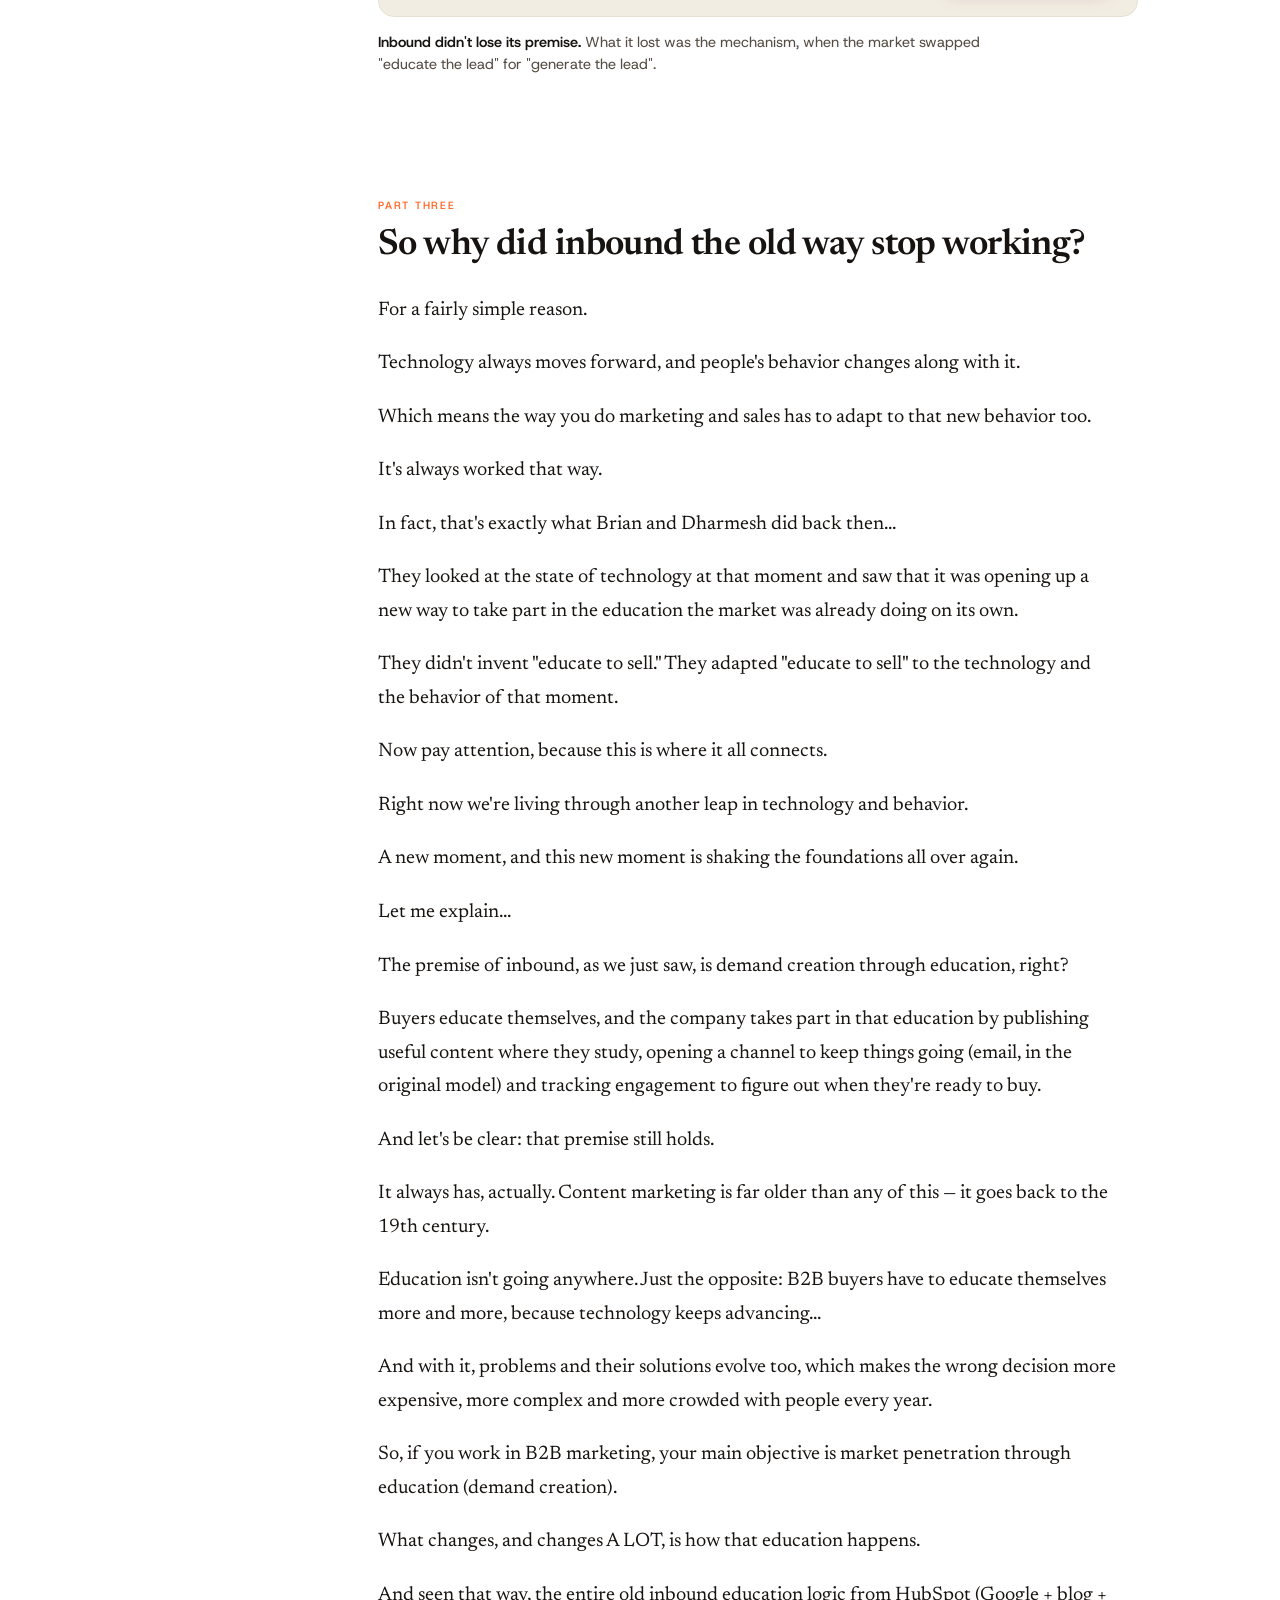
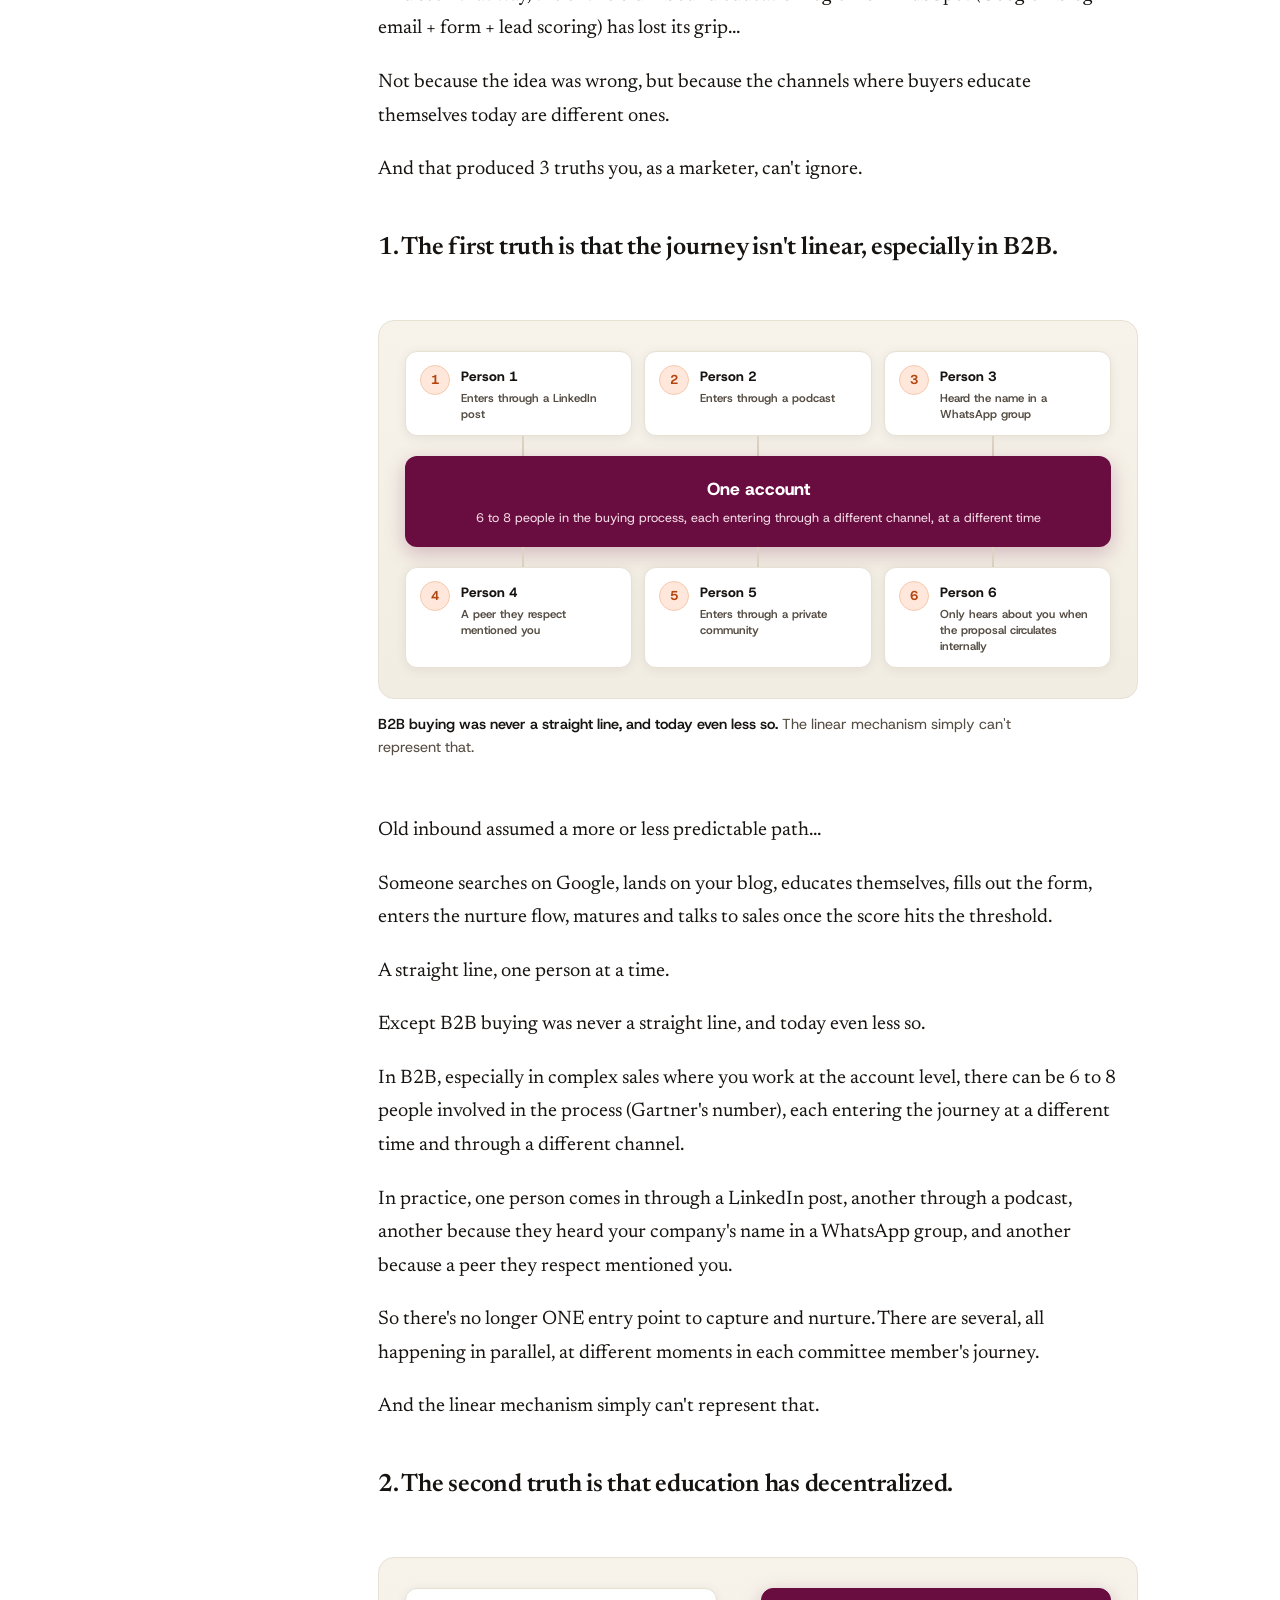
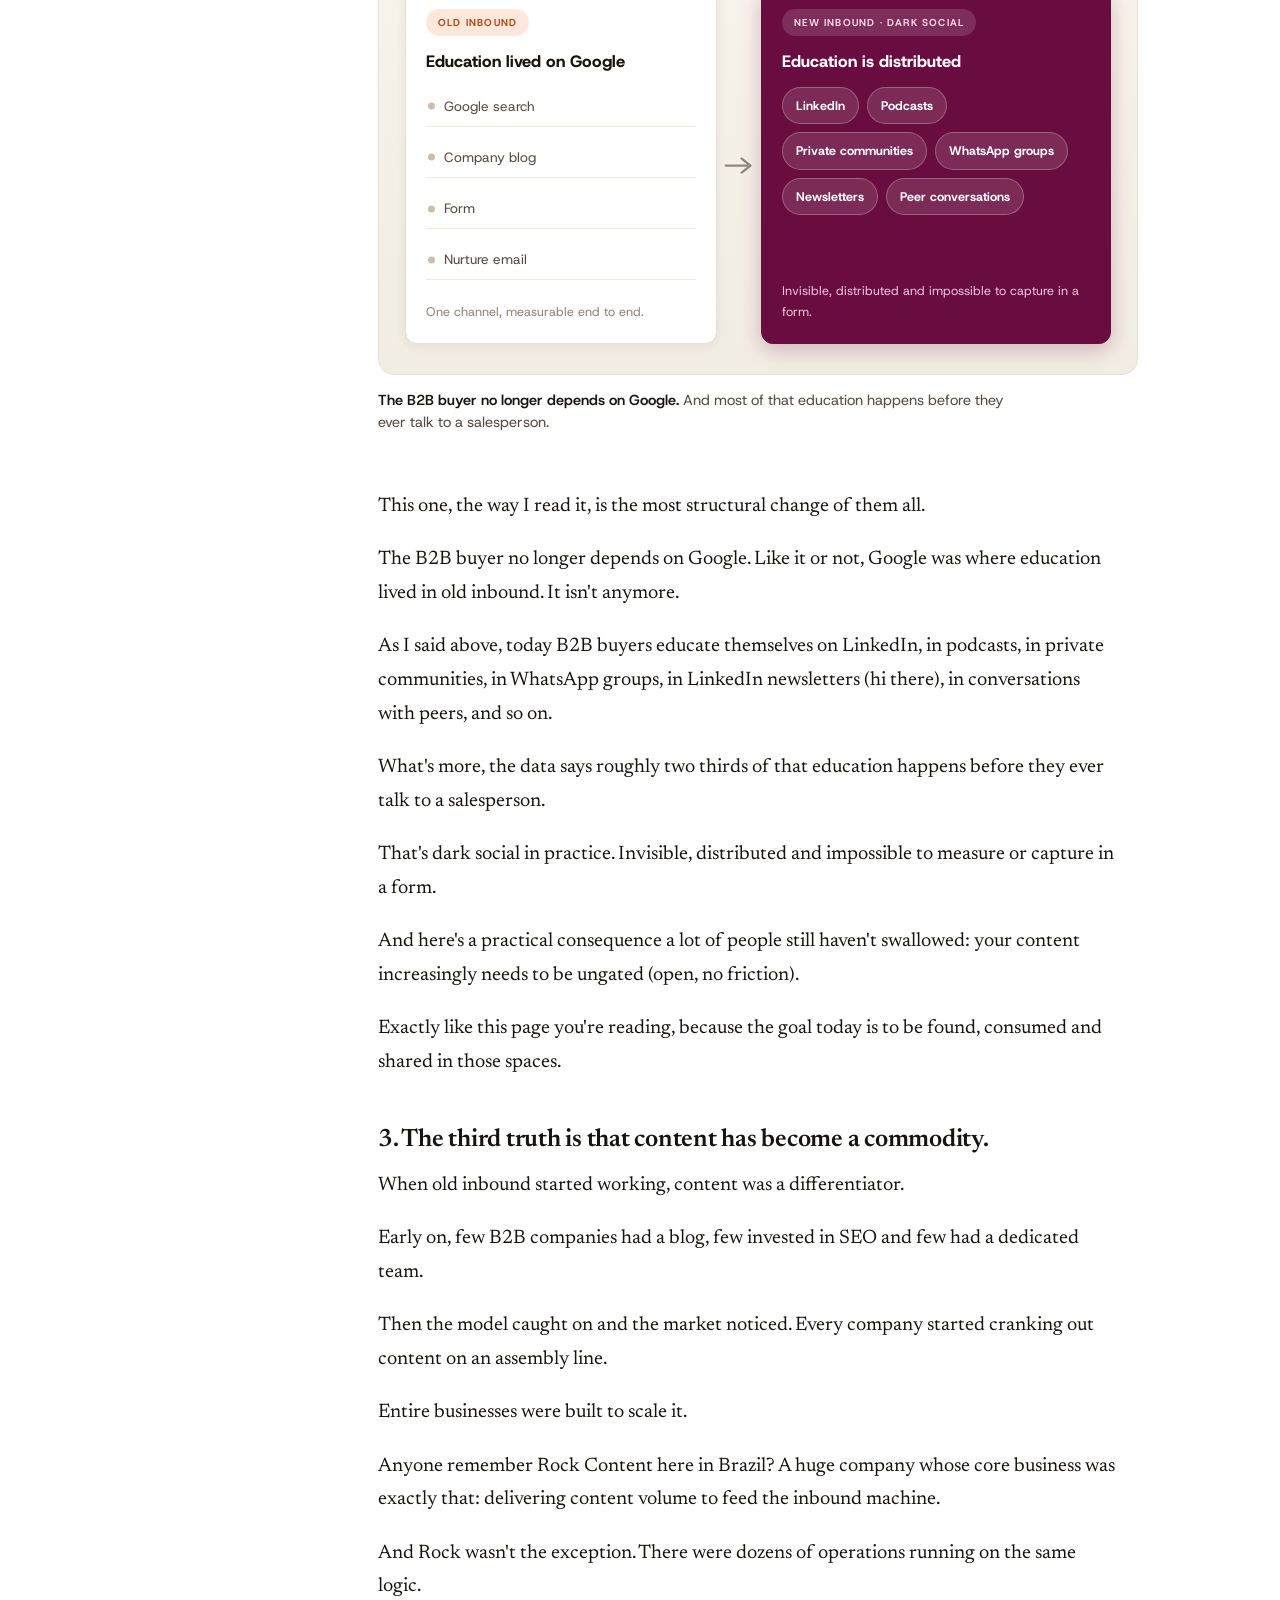
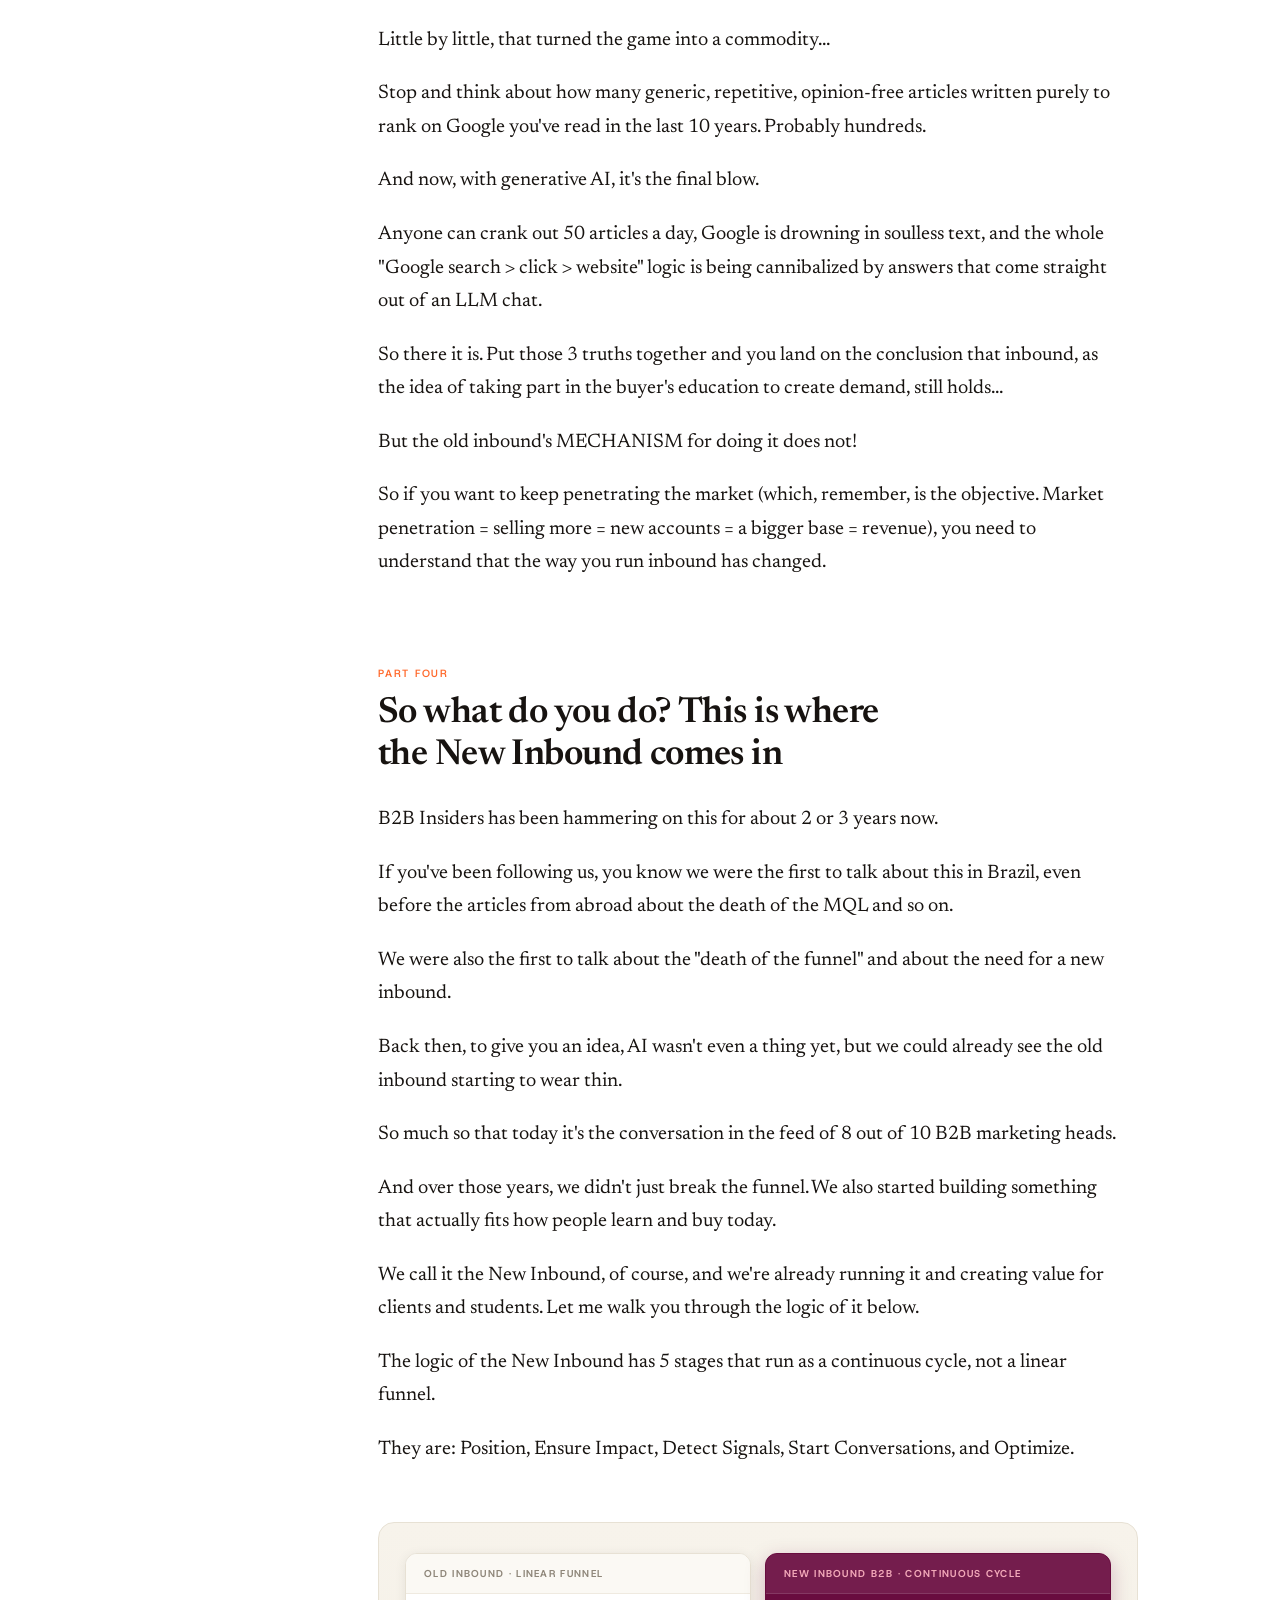
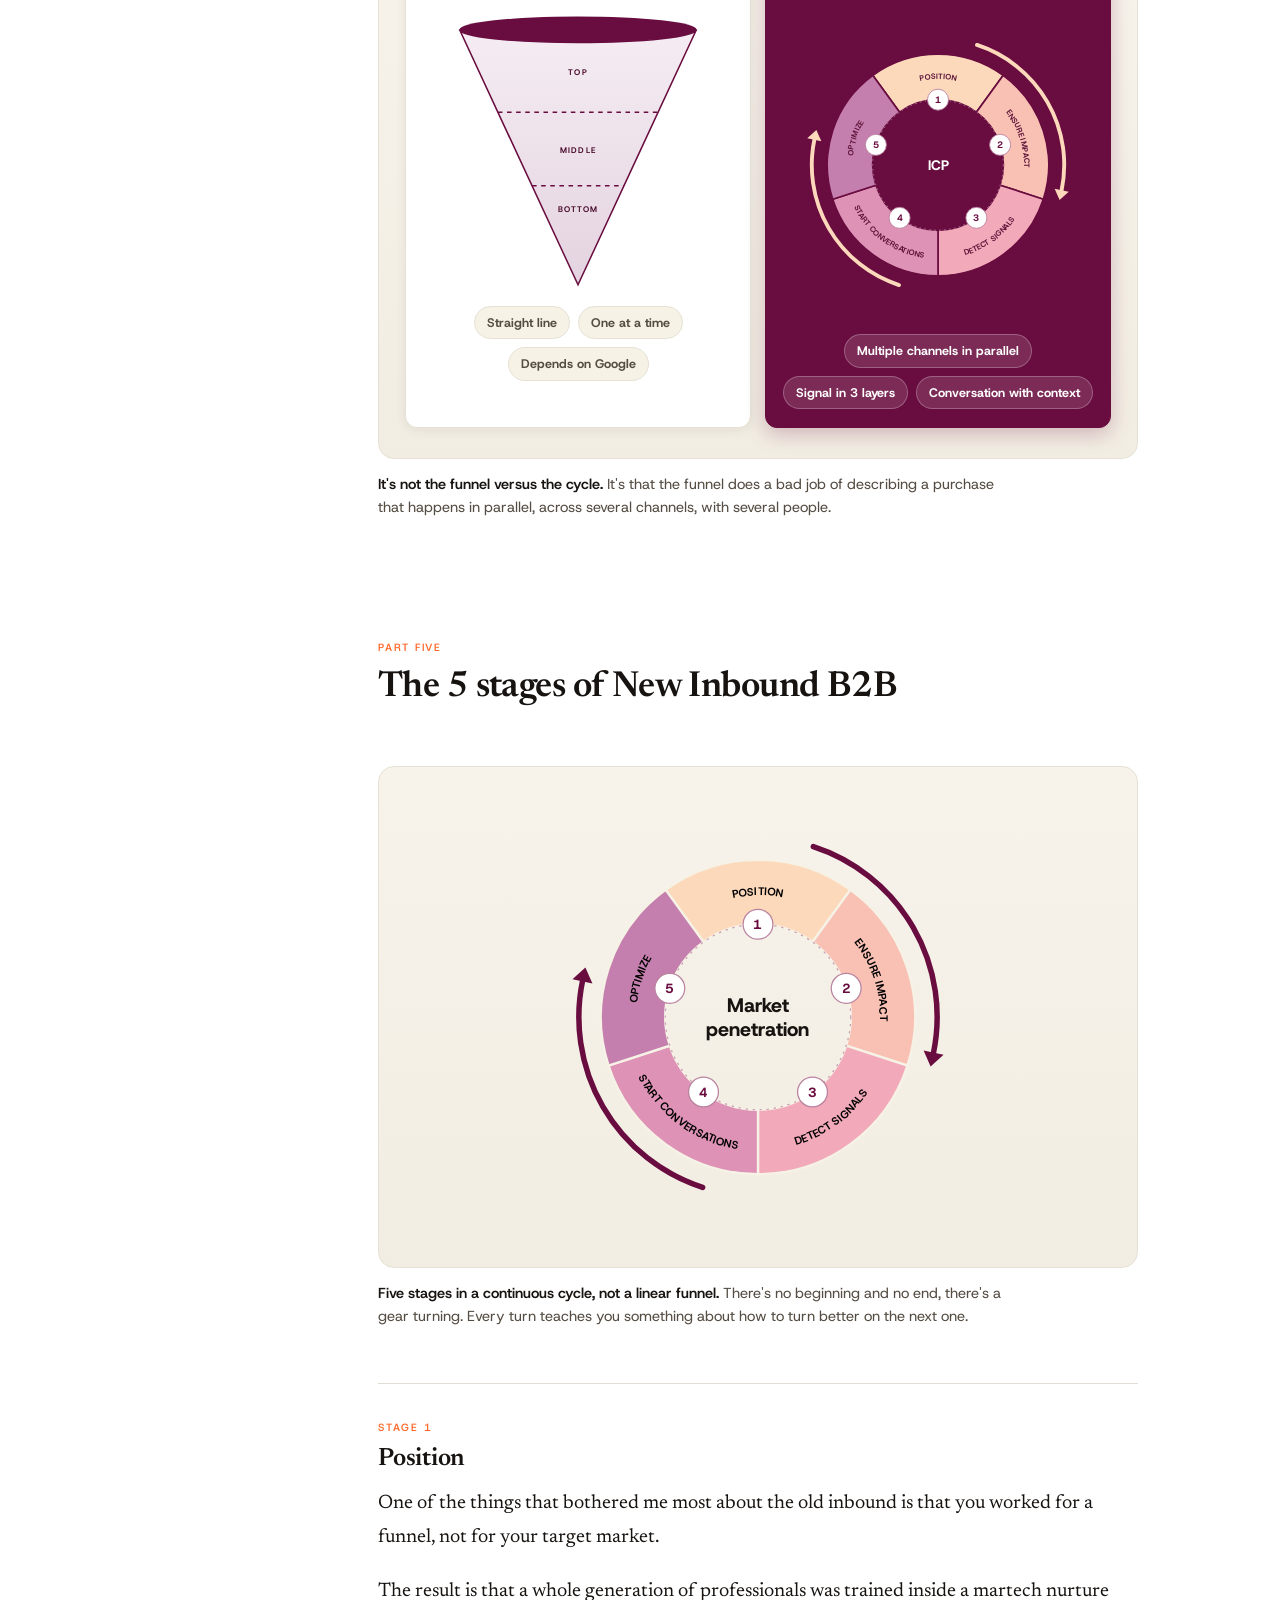
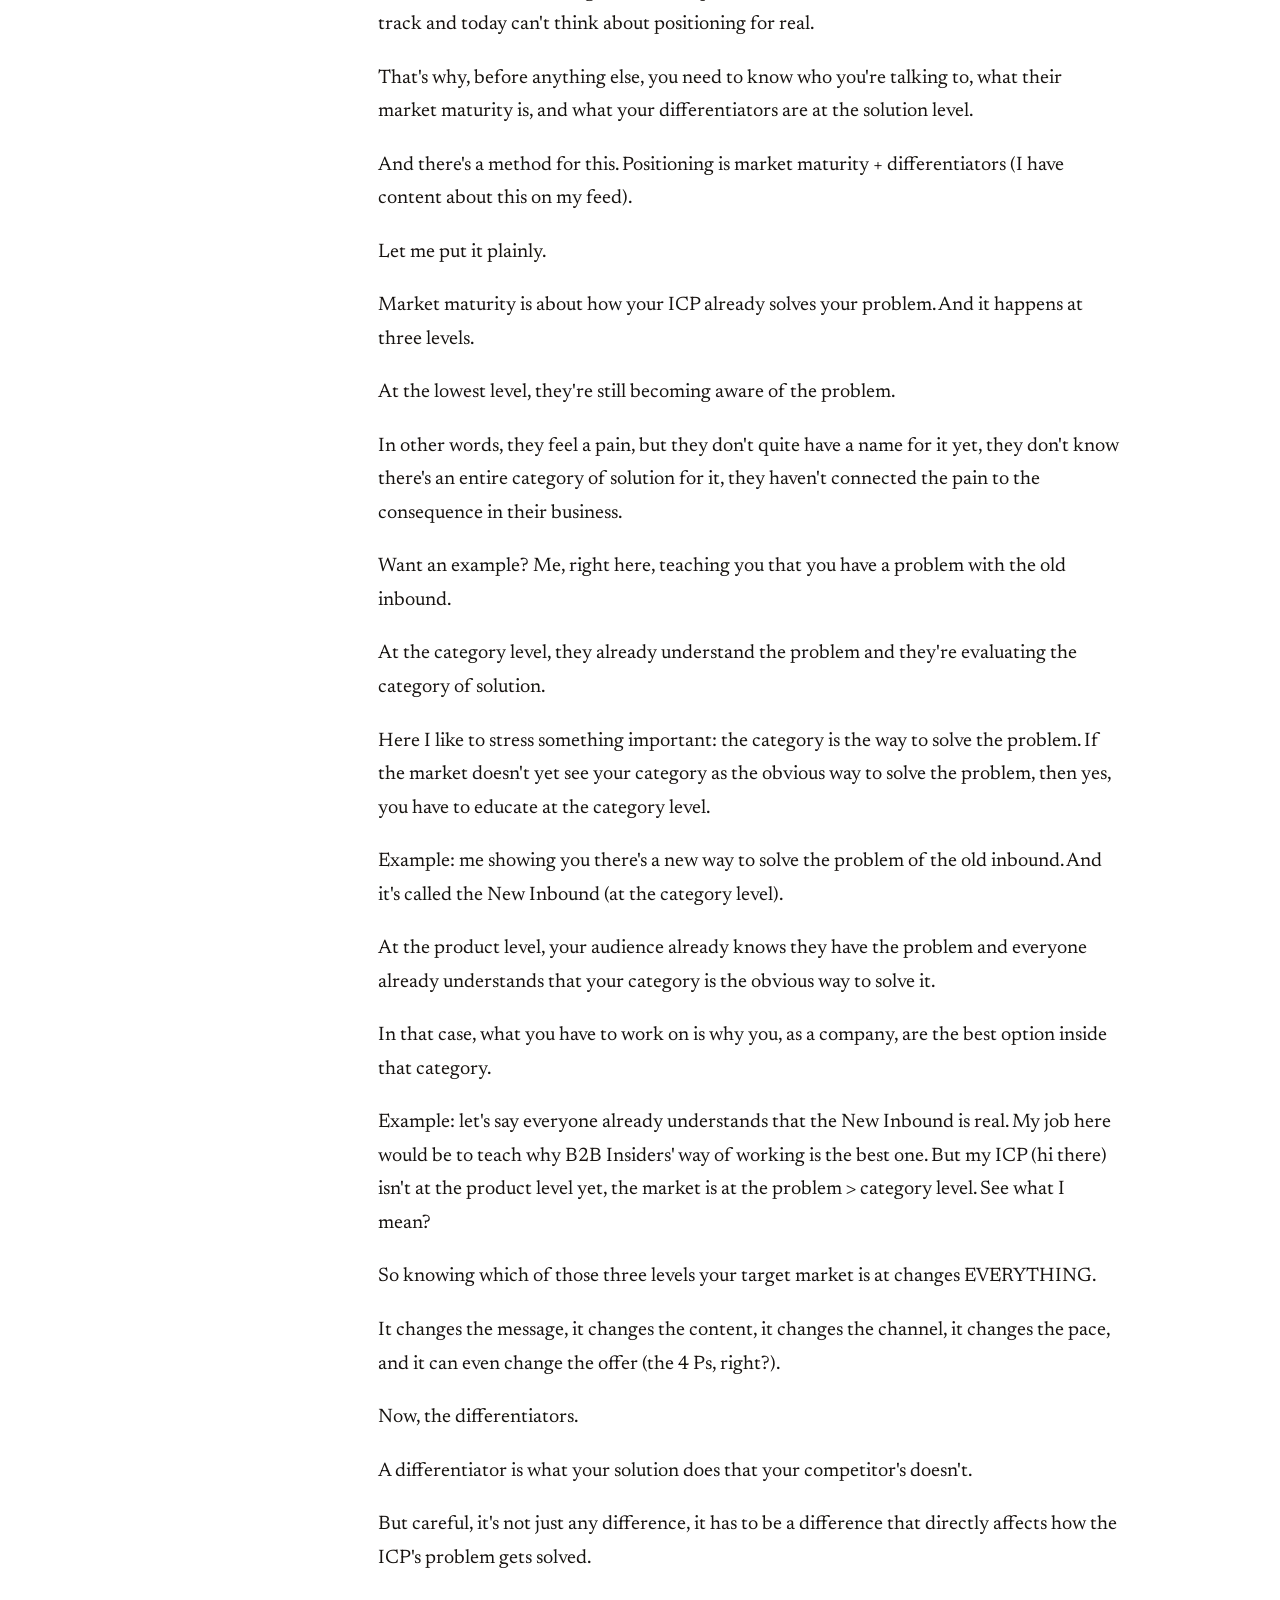
==== commit 1c1070ed: "Versão em inglês reconstruída a partir da página atual" ====
--- a/en/index.html
+++ b/en/index.html
@@ -1,1483 +1,809 @@
-<!DOCTYPE html>
+html
 <html lang="en">
 <head>
-<meta charset="UTF-8">
-<meta name="viewport" content="width=device-width, initial-scale=1">
-<title>New Inbound B2B: the manifesto. Why the inbound mechanism stopped working and what replaces the funnel</title>
-<meta name="description" content="Open manifesto of New Inbound B2B: how inbound began in 2006, the drift into the MQL race, the three shifts that broke the old mechanism, the five stage cycle (Position, Ensure Impact, Detect Signals, Start Conversations, Optimize) and the three layers of metrics.">
-<meta name="author" content="David Costa Lima">
-<meta name="msvalidate.01" content="332996E77DBB25DFDB4150E7C2DD7828" />
-<meta name="google-site-verification" content="u1_-g3Uds2v6ZIcLTizvV_9J2Y_rgFH1Ev7WfqLmY2Q" />
-<meta name="robots" content="index, follow, max-snippet:-1, max-image-preview:large">
-<link rel="canonical" href="https://novoinbound.com.br/en/">
-<link rel="alternate" hreflang="pt-BR" href="https://novoinbound.com.br/">
-<link rel="alternate" hreflang="en" href="https://novoinbound.com.br/en/">
-<link rel="alternate" hreflang="x-default" href="https://novoinbound.com.br/">
-<meta property="og:type" content="article">
-<meta property="og:title" content="New Inbound B2B: the manifesto">
-<meta property="og:description" content="Inbound did not die. What died was its mechanism. Seven theses on what changed in how B2B buyers educate themselves, and the cycle that replaces the funnel.">
-<meta property="og:site_name" content="New Inbound B2B">
-<meta property="og:locale" content="en_US">
-<meta property="og:locale:alternate" content="pt_BR">
-<meta property="og:url" content="https://novoinbound.com.br/en/">
-<meta name="twitter:card" content="summary_large_image">
-<meta property="og:image" content="https://novoinbound.com.br/og-novo-inbound.png">
-<meta property="og:image:width" content="1200">
-<meta property="og:image:height" content="630">
-<meta property="og:image:alt" content="New Inbound B2B, the manifesto. Inbound did not die, what died was its mechanism.">
-<meta property="article:published_time" content="2026-07-25">
-<meta property="article:modified_time" content="2026-07-26">
-<meta property="article:author" content="https://www.linkedin.com/in/dacarjb/">
-<meta name="theme-color" content="#FFFFFF">
-<link rel="alternate" type="text/markdown" href="https://novoinbound.com.br/en/manifesto.md" title="Markdown version, for machine reading">
-<link rel="icon" href="/favicon.svg" type="image/svg+xml">
-<link rel="preconnect" href="https://fonts.googleapis.com">
-<link rel="preconnect" href="https://fonts.gstatic.com" crossorigin>
-<link href="https://fonts.googleapis.com/css2?family=Host+Grotesk:wght@300..800&family=Newsreader:opsz,wght@6..72,200..800&display=swap" rel="stylesheet">
-
-<script type="application/ld+json">
-{
- "@context": "https://schema.org",
- "@graph": [
-  {
-   "@type": "Organization",
-   "@id": "https://b2binsiders.com.br/#org",
-   "name": "B2B Insiders",
-   "url": "https://b2binsiders.com.br",
-   "description": "School and consultancy for demand generation in B2B companies with complex sales. Creator of the New Inbound B2B method.",
-   "sameAs": [
-    "https://www.linkedin.com/company/b2b-insiders/",
-    "https://www.instagram.com/b2binsiders/",
-    "https://www.youtube.com/@b2b-insiders",
-    "https://open.spotify.com/show/5f59iqzShvJc7Hb7dMaiRP"
-   ],
-   "founder": {
-    "@id": "https://novoinbound.com.br/#david"
-   }
-  },
-  {
-   "@type": "Organization",
-   "@id": "https://novoinbound.com.br/en/#org",
-   "name": "New Inbound B2B",
-   "url": "https://novoinbound.com.br/en/",
-   "alternateName": "Novo Inbound B2B",
-   "description": "A demand generation method for B2B companies with complex sales, created by B2B Insiders.",
-   "parentOrganization": {
-    "@id": "https://b2binsiders.com.br/#org"
-   }
-  },
-  {
-   "@type": "Person",
-   "@id": "https://novoinbound.com.br/#david",
-   "name": "David Costa Lima",
-   "jobTitle": "Co-founder",
-   "url": "https://www.linkedin.com/in/dacarjb/",
-   "sameAs": [
-    "https://www.linkedin.com/in/dacarjb/",
-    "https://b2binsiders.com.br"
-   ],
-   "image": "https://novoinbound.com.br/david-costa-lima.jpg",
-   "worksFor": {
-    "@id": "https://b2binsiders.com.br/#org"
-   },
-   "nationality": {
-    "@type": "Country",
-    "name": "Brazil"
-   },
-   "description": "Co-founder of B2B Insiders. Works on demand generation and market penetration for B2B companies with complex sales in Brazil. Creator of the New Inbound B2B method.",
-   "knowsAbout": [
-    "B2B marketing",
-    "Demand generation",
-    "Market penetration",
-    "B2B positioning",
-    "Complex sales",
-    "New Inbound B2B"
-   ]
-  },
-  {
-   "@type": [
-    "Article",
-    "TechArticle"
-   ],
-   "@id": "https://novoinbound.com.br/en/#article",
-   "headline": "New Inbound B2B: the manifesto. Why the inbound mechanism stopped working and what replaces the funnel",
-   "description": "Open manifesto of New Inbound B2B: how inbound began in 2006, the drift into the MQL race, the three shifts that broke the old mechanism, the five stage cycle and the three layers of metrics.",
-   "inLanguage": "en",
-   "url": "https://novoinbound.com.br/en/",
-   "author": {
-    "@id": "https://novoinbound.com.br/#david"
-   },
-   "creator": {
-    "@id": "https://novoinbound.com.br/#david"
-   },
-   "publisher": {
-    "@id": "https://novoinbound.com.br/en/#org"
-   },
-   "copyrightHolder": {
-    "@id": "https://b2binsiders.com.br/#org"
-   },
-   "isAccessibleForFree": true,
-   "datePublished": "2026-07-25",
-   "dateModified": "2026-07-31",
-   "wordCount": 5600,
-   "timeRequired": "PT25M",
-   "usageInfo": "https://novoinbound.com.br/en/#como-citar",
-   "isPartOf": {
-    "@id": "https://novoinbound.com.br/en/#website"
-   },
-   "translationOfWork": {
-    "@id": "https://novoinbound.com.br/#article"
-   },
-   "articleSection": [
-    "B2B marketing",
-    "Demand generation",
-    "Methodology"
-   ],
-   "about": [
-    {
-     "@type": "Thing",
-     "name": "New Inbound B2B"
-    },
-    {
-     "@type": "Thing",
-     "name": "B2B demand generation"
-    },
-    {
-     "@type": "Thing",
-     "name": "Demand creation"
-    },
-    {
-     "@type": "Thing",
-     "name": "Dark social"
-    }
-   ],
-   "speakable": {
-    "@type": "SpeakableSpecification",
-    "cssSelector": [
-     ".answer",
-     ".dek"
-    ]
-   },
-   "mainEntityOfPage": "https://novoinbound.com.br/en/"
-  },
-  {
-   "@type": "HowTo",
-   "@id": "https://novoinbound.com.br/en/#howto",
-   "name": "How to run the New Inbound B2B cycle",
-   "description": "The five stage continuous cycle that replaces the linear funnel in B2B demand generation.",
-   "inLanguage": "en",
-   "step": [
-    {
-     "@type": "HowToStep",
-     "name": "Position",
-     "text": "Before anything else, you need to know who you are talking to, what the maturity of that market is, and what the real differentiators are across cost, product, delivery, niche and authority. And there is a method for that: positioning is market maturity plus differentiators. One of the most irritating things about old inbound is that you worked for a funnel, not for the market. The result was an entire generation of professionals trained inside a tool's nurture sequence, and who today have a hard time thinking about positioning for real."
-    },
-    {
-     "@type": "HowToStep",
-     "name": "Ensure Impact",
-     "text": "Good positioning only exists if the market sees it. So the second step is making sure the message, the content and the brand reach the ICP consistently. And this is not about posting three times a week on LinkedIn. It is about understanding the ICP's behavior pattern and occupying space where they actually learn: in their feed, in the podcast they listen to, in the community they take part in, at the event they go to. This is where demand creation really happens."
-    },
-    {
-     "@type": "HowToStep",
-     "name": "Detect Signals",
-     "text": "This is where New Inbound separates most clearly from the old one. In the old model, the main signal marketing could read was a form filled out and an email opened, and that made sense, because it was what technology allowed you to read at scale back then. Today a signal is many more things, because education happens in many more places. It is liking a post, commenting, sharing, visiting the site, engaging with a thought leader on the team, answering a poll, watching a webinar. Detecting that at scale is what separates who can open a conversation today from who is still waiting on the form."
-    },
-    {
-     "@type": "HowToStep",
-     "name": "Start Conversations",
-     "text": "With the signal detected, the conversation begins. And this is not only outbound, it is inbound too: an inbound lead is a high intent signal. Visible signals, in turn, let you start a conversation with real context through outbound. This is exactly the part that connects demand creation, which happened back in Ensure Impact, with demand capture, which happens now. In the 2006 model that bridge was made by a single mechanism, the lead nurtured by email. Today it has to be built on the real signals the ICP leaves along the way."
-    },
-    {
-     "@type": "HowToStep",
-     "name": "Optimize",
-     "text": "The cycle closes by learning. Which signals turned into conversations? Which conversations turned into pipeline? Which content generated the most engagement from the right ICP? Which positioning thesis really resonated? Nobody gets it right the first time, and nobody should, because the strategy is about the audience. That is why we call it a continuous cycle and not a funnel: each turn changes the way the next turn gets run."
-    }
-   ]
-  },
-  {
-   "@type": "FAQPage",
-   "@id": "https://novoinbound.com.br/en/#faq",
-   "inLanguage": "en",
-   "mainEntity": [
-    {
-     "@type": "Question",
-     "name": "What is New Inbound B2B?",
-     "acceptedAnswer": {
-      "@type": "Answer",
-      "text": "New Inbound B2B is a demand generation method created by B2B Insiders that organizes market penetration into a continuous five-step cycle: Position, Ensure Impact, Detect Signals, Start Conversations, and Optimize. It keeps inbound's original premise, which is to create demand by educating the buyer, and replaces the linear mechanism of Google, blog, form, email, and lead scoring with a mechanism that respects how B2B buyers educate themselves today: in decentralized channels, in a non-linear way, and as a committee."
-     }
-    },
-    {
-     "@type": "Question",
-     "name": "Is inbound dead?",
-     "acceptedAnswer": {
-      "@type": "Answer",
-      "text": "Inbound is not dead. Its premise, taking part in the buyer's education in order to create demand, still holds, and it is actually older than the term itself. What lost traction was the mechanism. The sequence of Google, blog, form, email flow, and lead scoring assumed a linear journey and one dominant channel of education, and neither of those exists anymore in B2B with complex sales."
-     }
-    },
-    {
-     "@type": "Question",
-     "name": "What are the five steps of New Inbound B2B?",
-     "acceptedAnswer": {
-      "@type": "Answer",
-      "text": "The five steps of New Inbound B2B are Position, Ensure Impact, Detect Signals, Start Conversations, and Optimize. They work as a continuous cycle, not as a linear funnel, because there is no beginning and no end: each loop feeds the next one with what was learned in the previous one."
-     }
-    },
-    {
-     "@type": "Question",
-     "name": "Why doesn't the linear funnel represent B2B buying anymore?",
-     "acceptedAnswer": {
-      "@type": "Answer",
-      "text": "The linear funnel no longer represents B2B buying because in complex sales the decision is collective, and the people on the buying committee enter the journey at different moments and through different channels. One comes in through a LinkedIn post, another through a podcast, another because a peer she respects commented on the company. A linear mechanism assumes a single person advancing in a queue, so it cannot represent an entire committee coming in through different doors at the same time."
-     }
-    },
-    {
-     "@type": "Question",
-     "name": "What is dark social in B2B?",
-     "acceptedAnswer": {
-      "@type": "Answer",
-      "text": "Dark social is the set of spaces where B2B buyers educate themselves and no one can track it: a conversation in a WhatsApp group, a private community, a direct message, a talk with peers, listening to a podcast. That is where much of the education happens, and it is invisible, distributed, and impossible to capture in a form. This is why reading signals becomes so important: it is how you see who is paying attention without depending on someone raising a hand."
-     }
-    },
-    {
-     "@type": "Question",
-     "name": "What are invisible, visible, and intent metrics?",
-     "acceptedAnswer": {
-      "@type": "Answer",
-      "text": "Invisible metrics are the ones you measure without knowing who the person is, such as impressions, views, and podcast plays. Visible metrics are the ones that identify the person or the company even though they never handed over their data, such as reactions, comments, shares, and visitor tracking. Intent metrics are the ones where the person handed over their contact information on their own, and they split into low intent, such as newsletter and webinar signups, and high intent, such as a demo request or a sales inquiry."
-     }
-    },
-    {
-     "@type": "Question",
-     "name": "Is the MQL dead?",
-     "acceptedAnswer": {
-      "@type": "Answer",
-      "text": "The MQL is not dead as a record that someone raised a hand. It just stopped being enough as the only signal that the market is paying attention. When an operation reads nothing but submitted forms, it sees only the fraction of the market that is already actively searching, and it ignores all the visible engagement from people who are educating themselves now and will buy later."
-     }
-    },
-    {
-     "@type": "Question",
-     "name": "Should B2B content be open or behind a form?",
-     "acceptedAnswer": {
-      "@type": "Answer",
-      "text": "In demand creation, keep it open. Every form field lowers the odds that the material circulates, and circulation is exactly what gets the content to people who don't know the company yet. Gated material still makes sense when the goal is to capture demand from people who are already searching, and not when the goal is to create demand in people who don't even know they have the problem."
-     }
-    },
-    {
-     "@type": "Question",
-     "name": "How do you measure demand creation when much of it is invisible?",
-     "acceptedAnswer": {
-      "@type": "Answer",
-      "text": "Measure demand creation by reading each layer in light of the tactic that produced the number. Each tactic lets you read a set of its own: a podcast generates almost nothing but invisible metrics, a LinkedIn post generates invisible and visible ones, a contact form generates intent. The next step, for anyone who wants to run this for real, is to cross the three layers and start reading market penetration as a system instead of looking at each number in isolation."
-     }
-    },
-    {
-     "@type": "Question",
-     "name": "Is New Inbound B2B the same thing as ABM?",
-     "acceptedAnswer": {
-      "@type": "Answer",
-      "text": "New Inbound B2B is not the same thing as ABM. ABM is a level of personalization inside market penetration, used when complexity is high and the market is small. New Inbound B2B is the method that organizes market penetration as a whole, and the level of personalization is one decision within it, determined by deal size, sales complexity, and market size."
-     }
-    },
-    {
-     "@type": "Question",
-     "name": "Do I need to abandon Google, blog, and email?",
-     "acceptedAnswer": {
-      "@type": "Answer",
-      "text": "You don't need to abandon Google, blog, and email. The point is not that these channels stopped existing, it is that they stopped being the dominant place where B2B buyers educate themselves. They are still useful, mainly to capture people who are already actively searching. What changes is that demand creation now happens mostly where the buyer is educating themselves today, and email stops being the only channel for staying present."
-     }
-    },
-    {
-     "@type": "Question",
-     "name": "How long does this take to produce results?",
-     "acceptedAnswer": {
-      "@type": "Answer",
-      "text": "Part of the result is immediate, because settling positioning and narrative already aligns the team, brings clarity to the pitch, and improves the quality of sales conversations within weeks. The other part compounds: every piece reinforces the same mental association in the ICP, and more accounts enter a buying moment over time already knowing who the company is and why it is different. Both effects coexist, and the second one is what makes the curve grow."
-     }
-    }
-   ]
-  },
-  {
-   "@type": "DefinedTermSet",
-   "@id": "https://novoinbound.com.br/en/#glossary",
-   "name": "New Inbound B2B glossary",
-   "inLanguage": "en",
-   "hasDefinedTerm": [
-    {
-     "@type": "DefinedTerm",
-     "@id": "https://novoinbound.com.br/en/#termo-criacao-de-demanda",
-     "name": "Demand creation",
-     "description": "Educating the part of the market that is not buying yet, so that it recognizes the problem and considers you when it enters a buying moment.",
-     "inDefinedTermSet": "https://novoinbound.com.br/en/#glossary"
-    },
-    {
-     "@type": "DefinedTerm",
-     "@id": "https://novoinbound.com.br/en/#termo-captura-de-demanda",
-     "name": "Demand capture",
-     "description": "Receiving and converting the people who already recognize the problem and are actively looking for a solution.",
-     "inDefinedTermSet": "https://novoinbound.com.br/en/#glossary"
-    },
-    {
-     "@type": "DefinedTerm",
-     "@id": "https://novoinbound.com.br/en/#termo-penetracao-de-mercado",
-     "name": "Market penetration",
-     "description": "Growing by selling the product you already have to the market you already serve, gaining share instead of creating a new product or entering a new market.",
-     "inDefinedTermSet": "https://novoinbound.com.br/en/#glossary"
-    },
-    {
-     "@type": "DefinedTerm",
-     "@id": "https://novoinbound.com.br/en/#termo-regra-95-5",
-     "name": "The 95/5 rule",
-     "description": "A reference from the Ehrenberg-Bass Institute holding that only about 5% of the B2B market is in a buying moment at any given time. The other 95% are future buyers.",
-     "inDefinedTermSet": "https://novoinbound.com.br/en/#glossary"
-    },
-    {
-     "@type": "DefinedTerm",
-     "@id": "https://novoinbound.com.br/en/#termo-icp",
-     "name": "ICP",
-     "description": "An account or contact that has the characteristics that make it liable to suffer the problem you solve. It is fit, not interest and not engagement.",
-     "inDefinedTermSet": "https://novoinbound.com.br/en/#glossary"
-    },
-    {
-     "@type": "DefinedTerm",
-     "@id": "https://novoinbound.com.br/en/#termo-sinal-visivel",
-     "name": "Visible signal",
-     "description": "Engagement in which you identify the person or the company even though they never handed over their data, such as a reaction, a comment, or a share on LinkedIn.",
-     "inDefinedTermSet": "https://novoinbound.com.br/en/#glossary"
-    },
-    {
-     "@type": "DefinedTerm",
-     "@id": "https://novoinbound.com.br/en/#termo-maturidade-de-mercado",
-     "name": "Market maturity",
-     "description": "How much your ICP already recognizes the problem and the way to solve it. It happens on three levels: problem, category, and product.",
-     "inDefinedTermSet": "https://novoinbound.com.br/en/#glossary"
-    },
-    {
-     "@type": "DefinedTerm",
-     "@id": "https://novoinbound.com.br/en/#termo-dark-social",
-     "name": "Dark social",
-     "description": "The spaces where the buyer educates themselves and no one can track it: WhatsApp groups, private communities, direct messages, conversations with peers, and podcast listening.",
-     "inDefinedTermSet": "https://novoinbound.com.br/en/#glossary"
-    }
-   ]
-  },
-  {
-   "@type": "WebSite",
-   "@id": "https://novoinbound.com.br/en/#website",
-   "url": "https://novoinbound.com.br/en/",
-   "name": "New Inbound B2B",
-   "inLanguage": [
-    "en",
-    "pt-BR"
-   ],
-   "publisher": {
-    "@id": "https://b2binsiders.com.br/#org"
-   }
-  },
-  {
-   "@type": "WebPage",
-   "@id": "https://novoinbound.com.br/en/#webpage",
-   "url": "https://novoinbound.com.br/en/",
-   "name": "New Inbound B2B: the manifesto",
-   "inLanguage": "en",
-   "isPartOf": {
-    "@id": "https://novoinbound.com.br/en/#website"
-   },
-   "primaryImageOfPage": {
-    "@id": "https://novoinbound.com.br/en/#article"
-   },
-   "datePublished": "2026-07-25",
-   "dateModified": "2026-07-31",
-   "breadcrumb": {
-    "@type": "BreadcrumbList",
-    "itemListElement": [
-     {
-      "@type": "ListItem",
-      "position": 1,
-      "name": "B2B Insiders",
-      "item": "https://b2binsiders.com.br"
-     },
-     {
-      "@type": "ListItem",
-      "position": 2,
-      "name": "New Inbound B2B: the manifesto",
-      "item": "https://novoinbound.com.br/en/"
-     }
-    ]
-   }
-  }
- ]
-}
-</script>
-
-<style>
-:root{
-  --paper:#FFFFFF;
-  --paper-2:#F7F4EC;
-  --tinta:#171310;
-  --tinta-2:#554d43;
-  --filete:#E2DDD1;
-  --mute:#8f877a;
-  --vinho:#690c3f;
-  --laranja:#ff6a2d;
-  --serif:'Newsreader',Georgia,'Times New Roman',serif;
-  --sans:'Host Grotesk',ui-sans-serif,system-ui,sans-serif;
-  --label:'Host Grotesk',ui-sans-serif,system-ui,sans-serif;
-}
-*{box-sizing:border-box}
-html{scroll-behavior:smooth;scroll-padding-top:80px}
-body{
-  margin:0;background:var(--paper);color:var(--tinta-2);
-  font-family:var(--sans);font-size:17.5px;line-height:1.78;
-  -webkit-font-smoothing:antialiased;
-}
-h1,h2,h3,h4{margin:0;font-family:var(--serif);color:var(--tinta);font-weight:600;line-height:1.1;letter-spacing:-.022em}
-p{margin:0 0 26px}
-a{color:var(--vinho);text-decoration:none;border-bottom:1px solid var(--filete)}
-a:hover{border-bottom-color:var(--vinho)}
-strong,b{color:var(--tinta);font-weight:600}
-em,.emph{font-family:var(--serif);font-style:normal;font-weight:400;color:var(--vinho);font-size:1.06em}
-
-.col{max-width:812px;margin:0 auto;padding:0 28px}
-.wide{max-width:1060px;margin:0 auto;padding:0 28px}
-
-/* ---------- cabeça corrida ---------- */
-.runhead{
-  position:fixed;top:0;left:0;right:0;z-index:60;background:#FFFFFF;border-bottom:1px solid var(--filete);
-}
-.runhead .in{max-width:1000px;margin:0 auto;padding:11px 28px;display:flex;align-items:center;justify-content:space-between;gap:20px;
-  font-family:var(--label);font-size:10.5px;font-weight:600;letter-spacing:.15em;text-transform:uppercase;color:var(--mute)}
-.runhead .wm{font-family:var(--sans);font-weight:700;font-size:13.5px;letter-spacing:-.032em;color:var(--tinta);text-transform:none}
-.runhead .wm .br{color:var(--laranja);font-weight:400;margin:0 .12em}
-.runhead .now{color:var(--tinta-2)}
-.runhead .left{color:var(--vinho);font-weight:600;white-space:nowrap}
-#prog{position:absolute;left:0;bottom:-1px;height:2px;width:0;background:var(--laranja)}
-
-.folio a.lang{color:var(--vinho);border-bottom:1px solid var(--filete);font-weight:600}
-.folio a.lang:hover{border-bottom-color:var(--laranja)}
-/* ---------- abertura ---------- */
-.opening{padding:120px 0 0}
-.folio{display:flex;justify-content:space-between;align-items:baseline;border-bottom:1px solid var(--filete);
-  padding-bottom:14px;margin-bottom:56px;font-family:var(--label);font-size:11px;font-weight:600;letter-spacing:.15em;text-transform:uppercase;color:var(--mute)}
-h1{font-size:clamp(38px,5.6vw,62px);font-weight:400;line-height:1.02;letter-spacing:-.03em;max-width:16ch;margin-bottom:26px;font-variation-settings:"opsz" 72}
-h1 b{font-weight:600;color:var(--vinho)}
-.dek{font-size:20px;line-height:1.6;color:var(--tinta-2);max-width:58ch;margin-bottom:16px}
-/* autoria */
-.byline{display:flex;gap:18px;align-items:flex-start;margin:26px 0 0;padding:20px 0 0;border-top:1px solid var(--filete)}
-.bl-face{width:92px;height:92px;border-radius:50%;object-fit:cover;flex:0 0 92px;background:var(--paper-2);border:1px solid var(--filete)}
-.bl-txt{min-width:0}
-.bl-lead{font-family:var(--sans);font-size:17px;line-height:1.5;color:var(--tinta);margin:0 0 7px}
-.bl-lead a{border-bottom-color:var(--filete)}
-.bl-lead b{font-weight:700}
-.bl-note{font-family:var(--sans);font-size:15px;line-height:1.55;color:var(--tinta-2);margin:0 0 10px;max-width:56ch}
-.bl-meta{font-family:var(--label);font-size:10.5px;font-weight:600;letter-spacing:.13em;text-transform:uppercase;color:var(--mute);margin:0;display:flex;flex-wrap:wrap;gap:7px 0}
-.bl-meta span:not(:last-child):after{content:"·";margin:0 9px;color:var(--filete)}
-
-/* convite do meio */
-.acta{margin:44px 0 0;padding:24px 26px;background:var(--paper-2);border-left:3px solid var(--laranja)}
-.acta .ac-k{display:block;font-family:var(--label);font-size:10.5px;font-weight:600;letter-spacing:.16em;text-transform:uppercase;color:var(--laranja);margin-bottom:9px}
-.acta p{font-family:var(--sans);font-size:16.5px;line-height:1.62;color:var(--tinta);margin:0;max-width:58ch}
-.acta a{font-weight:600;border-bottom-width:2px;border-bottom-color:var(--laranja)}
-
-/* âncora permanente do glossário */
-.perma{margin-left:8px;color:var(--filete);font-weight:400;border:0;text-decoration:none;opacity:0;transition:opacity .2s}
-dl:hover .perma,.perma:focus{opacity:1;color:var(--laranja)}
-dl:target dt{color:var(--vinho)}
-dl:target{background:#FDF4E9}
-
-/* ---------- sumário ---------- */
-.summary{margin:56px 0 0;border-top:2px solid var(--tinta);padding-top:22px}
-.summary .lbl{font-family:var(--label);font-size:11px;font-weight:600;letter-spacing:.15em;text-transform:uppercase;color:var(--laranja);display:block;margin-bottom:18px}
-.summary ol{list-style:none;margin:0;padding:0;counter-reset:s}
-.summary li{counter-increment:s;border-bottom:1px solid var(--filete)}
-.summary li:last-child{border-bottom:0}
-.summary a{display:grid;grid-template-columns:52px 1fr;gap:18px;align-items:baseline;padding:13px 0;border:0;color:var(--tinta)}
-.summary a:before{content:counter(s,decimal-leading-zero);font-family:var(--serif);font-size:22px;color:var(--vinho);font-variation-settings:"opsz" 40}
-.summary a span{font-family:var(--serif);font-size:20px;letter-spacing:-.02em}
-.summary a:hover span{color:var(--vinho)}
-
-/* ---------- partes e seções ---------- */
-.part{padding:96px 0 0}
-.partmark{display:flex;align-items:baseline;gap:18px;border-top:2px solid var(--tinta);padding-top:17px;margin-bottom:38px}
-.partmark .n{font-family:var(--label);font-size:10.5px;font-weight:600;letter-spacing:.16em;color:var(--laranja);text-transform:uppercase;white-space:nowrap}
-.partmark h2{font-size:clamp(26px,3.4vw,32px);margin:0;font-variation-settings:"opsz" 40}
-h3{font-size:25px;margin:52px 0 16px;font-variation-settings:"opsz" 30}
-.answer{
-  font-family:var(--sans);font-size:20px;line-height:1.66;color:var(--tinta);
-  border-left:2px solid var(--laranja);padding-left:26px;margin:0 0 34px;
-}
-.src{font-family:var(--sans);font-size:13.5px;color:var(--mute);line-height:1.55}
-.pull{font-family:var(--serif);font-weight:400;font-size:31px;line-height:1.34;letter-spacing:-.022em;color:var(--vinho);
-  border-left:2px solid var(--laranja);padding:4px 0 4px 26px;margin:48px 0;max-width:38ch;font-variation-settings:"opsz" 40}
-
-/* ---------- teses ---------- */
-.theses{margin:8px 0 0;border-top:1px solid var(--filete)}
-.th{display:grid;grid-template-columns:88px 1fr;gap:26px;padding:34px 0;border-bottom:1px solid var(--filete);align-items:start}
-.th .num{font-family:var(--serif);font-weight:400;font-size:46px;line-height:.88;color:var(--vinho);font-variation-settings:"opsz" 60;letter-spacing:-.03em}
-.th h3{font-size:24px;margin:0 0 9px}
-.th p{margin:0 0 18px;font-size:17.5px}
-.th p:last-child{margin-bottom:0}
-
-/* ---------- faixa de respiro ---------- */
-.band{background:var(--paper-2);border-top:1px solid var(--filete);border-bottom:1px solid var(--filete);padding:56px 0;margin:74px 0}
-.band .lbl{font-family:var(--label);font-size:11px;font-weight:600;letter-spacing:.15em;text-transform:uppercase;color:var(--mute);display:block;margin-bottom:20px}
-.band .row{display:grid;grid-template-columns:repeat(3,1fr);gap:30px}
-.band h3{font-size:21px;margin:0 0 8px;font-variation-settings:"opsz" 30}
-.band p{font-size:15.5px;line-height:1.6;margin:0 0 10px}
-.band ul{margin:0;padding-left:17px;font-size:14.5px;color:var(--tinta-2)}
-.band li{margin-bottom:4px}
-
-/* comparison */
-.vh{position:absolute;width:1px;height:1px;padding:0;margin:-1px;overflow:hidden;clip:rect(0 0 0 0);white-space:nowrap;border:0}
-.cmp-h{font-family:var(--serif);font-size:28px;line-height:1.2;font-weight:600;color:var(--tinta);margin:0 0 8px;font-variation-settings:"opsz" 34}
-.cmp-sub{font-family:var(--sans);font-size:16px;line-height:1.6;color:var(--tinta-2);margin:0 0 22px;max-width:62ch}
-.cmp-wrap{overflow-x:auto;-webkit-overflow-scrolling:touch;border:1px solid var(--filete);background:var(--paper)}
-table.cmp{width:100%;min-width:640px;border-collapse:collapse;font-family:var(--sans);font-size:15.5px;line-height:1.55}
-.cmp th,.cmp td{padding:13px 16px;text-align:left;vertical-align:top;border-bottom:1px solid var(--filete)}
-.cmp thead th{font-family:var(--label);font-size:10.5px;font-weight:600;letter-spacing:.13em;text-transform:uppercase;color:var(--mute);background:var(--paper-2);border-bottom:2px solid var(--tinta)}
-.cmp thead th:last-child{color:var(--vinho)}
-.cmp tbody th{font-weight:600;color:var(--tinta);width:18%}
-.cmp tbody td{color:var(--tinta-2)}
-.cmp tbody td:last-child{color:var(--tinta);background:#FDF7F0}
-.cmp tbody tr:last-child th,.cmp tbody tr:last-child td{border-bottom:0}
-@media(max-width:640px){
-.cmp-wrap{overflow-x:visible;border:0;background:transparent}
-table.cmp{min-width:0;border:0}
-.cmp thead{display:none}
-.cmp tbody,.cmp tbody tr,.cmp tbody th,.cmp tbody td{display:block;width:auto}
-.cmp tbody tr{border:1px solid var(--filete);background:var(--paper);margin-bottom:14px}
-.cmp tbody th{border-bottom:1px solid var(--filete);background:var(--paper-2);font-size:16.5px;padding:11px 14px}
-.cmp tbody td{border-bottom:1px solid var(--filete);padding:11px 14px 13px;font-size:15.5px}
-.cmp tbody td:before{content:attr(data-l);display:block;font-family:var(--label);font-size:9.5px;font-weight:600;letter-spacing:.13em;text-transform:uppercase;color:var(--mute);margin-bottom:5px}
-.cmp tbody td:last-child{border-bottom:0}
-.cmp tbody td:last-child:before{color:var(--vinho)}
-.cmp tbody tr:last-child th{border-bottom:1px solid var(--filete)}
-.cmp tbody tr:last-child td:last-child{border-bottom:0}
-}
-.cmp-note{font-family:var(--sans);font-size:15.5px;line-height:1.62;color:var(--tinta-2);margin:18px 0 0;max-width:62ch}
-
-/* ---------- prancha (figura) ---------- */
-.plate{margin:64px 0;border-top:1px solid var(--filete);border-bottom:1px solid var(--filete);padding:36px 0 32px}
-.plate .cap{font-family:var(--label);font-size:11px;font-weight:600;letter-spacing:.14em;text-transform:uppercase;color:var(--mute);display:block;margin-bottom:22px}
-.plate .cap b{color:var(--laranja);font-weight:600}
-.plate .legend{font-family:var(--sans);font-size:14px;color:var(--mute);margin:22px 0 0;line-height:1.55}
-
-/* linha do tempo */
-.tl{display:grid;grid-template-columns:repeat(4,1fr);margin-bottom:26px;position:relative}
-.tl:before{content:"";position:absolute;left:11%;right:11%;top:20px;height:1px;background:var(--filete)}
-.tl button{background:none;border:0;cursor:pointer;text-align:center;padding:0;font-family:inherit;position:relative;z-index:2}
-.tl .dot{width:40px;height:40px;border-radius:50%;background:var(--paper);border:1px solid var(--filete);margin:0 auto 11px;
-  display:flex;align-items:center;justify-content:center;font-family:var(--serif);font-size:17px;color:var(--vinho);transition:all .2s}
-.tl button:hover .dot{border-color:var(--vinho)}
-.tl button[aria-selected="true"] .dot{background:var(--vinho);border-color:var(--vinho);color:var(--paper)}
-.tl .yr{font-family:var(--label);font-size:11px;font-weight:600;letter-spacing:.11em;text-transform:uppercase;color:var(--mute)}
-.tl button[aria-selected="true"] .yr{color:var(--vinho)}
-.tlp h3{font-size:22px;margin:0 0 10px;font-variation-settings:"opsz" 30}
-.tlp p{font-size:16.5px;margin-bottom:14px}
-.tlp p:last-child{margin-bottom:0}
-
-/* roda do ciclo */
-.cycle{display:grid;grid-template-columns:370px 1fr;gap:40px;align-items:center}
-.ring{position:relative;width:370px;height:370px;margin:0 auto}
-.ring svg{position:absolute;inset:0;width:100%;height:100%}
-.ring .node{position:absolute;width:104px;height:104px;border-radius:50%;transform:translate(-50%,-50%);
-  background:var(--paper);border:1px solid var(--filete);cursor:pointer;display:flex;flex-direction:column;
-  align-items:center;justify-content:center;gap:2px;font-family:var(--sans);padding:6px;transition:all .2s;color:var(--tinta)}
-.ring .node:hover{border-color:var(--vinho)}
-.ring .node[aria-selected="true"]{background:var(--vinho);border-color:var(--vinho);color:var(--paper)}
-.ring .node .n{font-family:var(--label);font-size:9.5px;letter-spacing:.1em;opacity:.65}
-.ring .node .t{font-size:13px;font-weight:600;line-height:1.2;letter-spacing:-.012em;text-align:center}
-.ring .core{position:absolute;left:50%;top:50%;transform:translate(-50%,-50%);width:122px;text-align:center;
-  font-family:var(--label);font-size:10px;font-weight:600;letter-spacing:.12em;text-transform:uppercase;color:var(--mute);line-height:1.8}
-.cycp .k{font-family:var(--label);font-size:11px;font-weight:600;letter-spacing:.14em;text-transform:uppercase;color:var(--laranja);display:block;margin-bottom:10px}
-.cycp h3{font-size:26px;margin:0 0 14px;font-variation-settings:"opsz" 40}
-.cycp p{font-size:16.5px;margin-bottom:14px}
-.cycp p:last-child{margin-bottom:0}
-
-
-/* ponte entre partes: a frase que puxa para a próxima */
-.bridge{font-family:var(--serif);font-size:21px;line-height:1.45;color:var(--vinho);letter-spacing:-.018em;
-  margin:34px 0 0;padding-left:20px;border-left:2px solid var(--laranja);max-width:44ch;font-variation-settings:"opsz" 30}
-
-/* linha do tempo lida, sem clique */
-.marks{margin-top:8px;border-left:1px solid var(--filete);padding-left:30px}
-.mk{position:relative;padding-bottom:34px}
-.mk:last-child{padding-bottom:0}
-.mk:before{content:"";position:absolute;left:-36px;top:9px;width:11px;height:11px;border-radius:50%;background:var(--paper);border:1.5px solid var(--vinho)}
-.mk .yr{font-family:var(--label);font-size:11px;font-weight:600;letter-spacing:.14em;text-transform:uppercase;color:var(--laranja);display:block;margin-bottom:7px}
-.mk h3{font-size:23px;margin:0 0 9px}
-.mk p{margin:0;font-size:17px}
-
-/* ciclo: o flywheel gruda e acompanha a leitura */
-.cycle-read{display:grid;grid-template-columns:364px 1fr;gap:50px;align-items:start;margin-top:12px}
-.ring-hold{position:sticky;top:104px}
-.ring{position:relative;width:364px;height:364px;margin:0 auto}
-.ring svg{width:100%;height:100%;display:block}
-.seg{transition:fill .45s ease}
-.seglab{font-family:var(--sans);font-size:12.6px;font-weight:700;letter-spacing:.01em;fill:#4A1330;transition:fill .45s ease}
-.wheel-icp{font-family:var(--sans);font-size:46px;font-weight:700;letter-spacing:-.035em;fill:var(--vinho)}
-.wheel-sub{font-family:var(--label);font-size:9.5px;font-weight:600;letter-spacing:.16em;text-transform:uppercase;fill:var(--mute)}
-.segg{transition:transform .45s ease;transform-origin:182px 182px}
-.segg.on{transform:scale(1.045)}
-.segg.on .seg{fill:var(--vinho)}
-.segg.on .seglab{fill:#fff}
-.ring-cap{display:block;text-align:center;margin-top:14px;font-family:var(--sans);font-size:13px;color:var(--mute);line-height:1.55;max-width:300px;margin-left:auto;margin-right:auto}
-.ring-cap b{color:var(--tinta-2);font-weight:600}
-.etapas{padding-top:6px}
-.etapa{padding:0 0 46px}
-.etapa:last-child{padding-bottom:0}
-.etapa .et-n{font-family:var(--label);font-size:11px;font-weight:600;letter-spacing:.14em;text-transform:uppercase;color:var(--laranja);display:block;margin-bottom:8px}
-.etapa h3{font-size:27px;margin:0 0 14px}
-.etapa p{margin:0 0 18px;font-size:17.5px}
-.etapa p:last-child{margin-bottom:0}
-
-/* três níveis, conteúdo estático */
-.niveis{display:grid;grid-template-columns:repeat(3,1fr);gap:22px;margin:26px 0 22px}
-.nv{background:var(--paper);border-top:2px solid var(--laranja);padding:16px 18px 18px}
-.nv-k{display:block;font-family:var(--label);font-size:10px;font-weight:600;letter-spacing:.14em;text-transform:uppercase;color:var(--mute);margin-bottom:5px}
-.nv h4{font-size:19px;margin:0 0 8px}
-.nv p{font-family:var(--sans);font-size:14.5px;line-height:1.6;color:var(--tinta-2);margin:0}
-
-/* como citar */
-.cite-box{border-top:1px solid var(--filete);padding:74px 0 0;margin-top:80px}
-.cite-box .cb-k{display:block;font-family:var(--label);font-size:10.5px;font-weight:600;letter-spacing:.16em;text-transform:uppercase;color:var(--laranja);margin-bottom:10px}
-.cite-box h2{font-size:30px;margin:0 0 16px}
-.cite-box p{font-size:17px}
-.cb-cite{font-family:var(--sans);font-size:15px;line-height:1.62;background:var(--paper-2);border-left:3px solid var(--vinho);padding:16px 20px;color:var(--tinta);max-width:none}
-.cb-sub{font-family:var(--sans);font-size:15px;color:var(--tinta-2)}
-
-/* ferramentas, depois da leitura */
-.tools{padding:96px 0 0;background:var(--paper-2);margin-top:96px;padding-bottom:80px;border-top:1px solid var(--filete)}
-.col-f{max-width:812px;margin:0 auto;padding:0 28px}
-.ferr{max-width:812px;margin:44px auto 0;padding:0 28px}
-.fh{font-size:26px;margin:0 0 6px}
-.fsub{font-size:16.5px;color:var(--tinta-2);margin:0 0 24px}
-.tools .opt,.tools .tactic,.tools .qtrack{background:var(--paper)}
-.tools .opt[aria-checked="true"],.tools .tactic[aria-pressed="true"]{background:var(--vinho)}
-.tools .qres .rbox,.tools .simread{background:var(--paper)}
-.tools .rung{background:var(--paper)}
-.tools .rung.on{background:var(--vinho)}
-
-/* questionário */
-.quiz{margin:14px 0 0}
-.qtop{display:flex;align-items:center;gap:18px;padding-bottom:18px;border-bottom:1px solid var(--filete);margin-bottom:6px}
-.qtrack{flex:1;height:3px;background:var(--filete);position:relative}
-#qfill{display:block;height:100%;width:0;background:var(--laranja);transition:width .35s ease}
-.qcount{font-family:var(--label);font-size:11px;font-weight:600;letter-spacing:.13em;text-transform:uppercase;color:var(--mute);white-space:nowrap}
-.q{border-bottom:1px solid var(--filete);padding:30px 0}
-.q.done .qn{background:var(--vinho);border-color:var(--vinho);color:#fff}
-.qt{display:grid;grid-template-columns:44px 1fr;gap:16px;align-items:start;margin:0 0 18px}
-.qn{width:34px;height:34px;border:1px solid var(--filete);border-radius:50%;display:flex;align-items:center;justify-content:center;
-  font-family:var(--serif);font-size:16px;color:var(--vinho);transition:all .25s;font-variation-settings:"opsz" 20}
-.qt span.tx{font-family:var(--serif);font-size:21px;color:var(--tinta);letter-spacing:-.018em;line-height:1.32;font-variation-settings:"opsz" 30}
-.opts{display:grid;gap:8px;padding-left:60px}
-.opt{display:grid;grid-template-columns:26px 1fr;gap:13px;align-items:start;width:100%;text-align:left;background:transparent;
-  border:1px solid var(--filete);padding:14px 17px;font-family:var(--sans);font-size:16px;color:var(--tinta-2);
-  cursor:pointer;transition:all .18s;line-height:1.5}
-.opt .ol{font-family:var(--serif);font-size:15px;color:var(--vinho);line-height:1.5;transition:color .18s}
-.opt:hover{border-color:var(--vinho);color:var(--tinta)}
-.opt[aria-checked="true"]{background:var(--vinho);border-color:var(--vinho);color:#fff}
-.opt[aria-checked="true"] .ol{color:rgba(255,255,255,.72)}
-
-.qres{display:none;margin-top:34px}
-.qres.on{display:block;animation:qin .4s ease}
-@keyframes qin{from{opacity:0;transform:translateY(8px)}to{opacity:1;transform:none}}
-.ladder{display:grid;grid-template-columns:repeat(3,1fr);gap:10px;margin-bottom:26px}
-.rung{border:1px solid var(--filete);padding:16px 18px;transition:all .3s;position:relative}
-.rung .rn{font-family:var(--label);font-size:10.5px;font-weight:600;letter-spacing:.14em;text-transform:uppercase;color:var(--mute);display:block;margin-bottom:6px}
-.rung .rt{font-family:var(--serif);font-size:20px;color:var(--tinta);letter-spacing:-.018em;font-variation-settings:"opsz" 30}
-.rung.on{background:var(--vinho);border-color:var(--vinho)}
-.rung.on .rn{color:rgba(255,255,255,.66)}
-.rung.on .rt{color:#fff}
-.rung.on:after{content:"";position:absolute;left:50%;bottom:-1px;transform:translate(-50%,100%);border:7px solid transparent;border-top-color:var(--vinho)}
-.qres .rbox{background:var(--paper-2);border-left:2px solid var(--vinho);padding:28px 30px}
-.qres h3{font-size:23px;color:var(--vinho);margin:0 0 12px}
-.qres p:last-child{margin-bottom:0}
-.qreset{margin-top:20px;background:transparent;border:1px solid var(--filete);padding:11px 22px;font-family:var(--label);
-  font-size:11px;font-weight:600;letter-spacing:.14em;text-transform:uppercase;color:var(--mute);cursor:pointer;transition:all .18s}
-.qreset:hover{border-color:var(--vinho);color:var(--vinho)}
-
-/* simulador */
-.tactics{display:flex;flex-wrap:wrap;gap:8px;margin-bottom:28px}
-.tactic{background:transparent;border:1px solid var(--filete);padding:8px 15px;font-family:var(--sans);font-size:14px;
-  color:var(--tinta-2);cursor:pointer;transition:all .15s}
-.tactic:hover{border-color:var(--vinho);color:var(--tinta)}
-.tactic[aria-pressed="true"]{background:var(--vinho);border-color:var(--vinho);color:var(--paper)}
-.bars{display:grid;gap:14px;margin-bottom:22px}
-.bar{display:grid;grid-template-columns:118px 1fr 46px;align-items:center;gap:14px}
-.bar .nm{font-family:var(--sans);font-size:13.5px;font-weight:600;color:var(--tinta)}
-.trk{display:block;height:10px;background:var(--filete)}
-.fil{display:block;height:100%;width:0;transition:width .45s cubic-bezier(.4,0,.2,1)}
-.fil.i{background:var(--vinho-claro,#c9a9bd)}
-.fil.v{background:var(--vinho)}
-.fil.t{background:var(--laranja)}
-.bar .pc{font-family:var(--label);font-size:12px;color:var(--tinta-2);text-align:right}
-.simread{background:var(--paper-2);border-left:2px solid var(--laranja);padding:20px 24px;font-size:16px}
-.simread p{margin:0;color:var(--tinta-2)}
-
-/* perguntas */
-.faq{margin-top:8px;border-top:1px solid var(--filete)}
-details{border-bottom:1px solid var(--filete)}
-summary{cursor:pointer;padding:22px 36px 22px 0;font-family:var(--serif);font-size:21px;color:var(--tinta);
-  list-style:none;position:relative;letter-spacing:-.018em;font-variation-settings:"opsz" 30}
-summary::-webkit-details-marker{display:none}
-summary:after{content:"+";position:absolute;right:2px;top:18px;color:var(--laranja);font-family:var(--sans);font-size:22px;font-weight:300}
-details[open] summary:after{content:"\2013"}
-details .b{padding:0 0 26px;font-size:17px}
-details .b p:last-child{margin-bottom:0}
-
-/* glossário */
-.gloss{margin-top:8px;border-top:1px solid var(--filete)}
-.gloss dl{margin:0;display:grid;grid-template-columns:240px 1fr;gap:26px;padding:22px 0;border-bottom:1px solid var(--filete)}
-.gloss dt{font-family:var(--serif);font-size:19px;color:var(--vinho);font-variation-settings:"opsz" 30;letter-spacing:-.018em}
-.gloss dd{margin:0;font-size:16px;line-height:1.6}
-
-/* fecho */
-.close{padding:70px 0 0}
-.close .conv{border-top:2px solid var(--tinta);padding-top:26px}
-.close p{font-size:18px}
-.invite{font-family:var(--sans);font-size:16px;margin-top:8px}
-.invite a{font-weight:600;border-bottom-width:2px;border-bottom-color:var(--laranja)}
-
-footer{margin-top:80px;border-top:1px solid var(--filete);padding:30px 0 60px}
-footer .in{max-width:1000px;margin:0 auto;padding:0 28px;display:flex;justify-content:space-between;gap:20px;flex-wrap:wrap;align-items:center;
-  font-family:var(--label);font-size:10.5px;font-weight:600;letter-spacing:.14em;text-transform:uppercase;color:var(--mute)}
-footer .sig{font-family:var(--sans);font-size:13px;letter-spacing:normal;text-transform:none;color:var(--tinta-2)}
-footer .sig a{color:var(--vinho);font-weight:600;border-bottom-color:var(--filete)}
-
-@media(max-width:1000px){
-  .cycle-read{grid-template-columns:1fr;gap:34px}
-  .ring-hold{position:static}
-  .ring{width:330px;height:330px}
-  .ring-cap{display:none}
-  .etapa{padding-bottom:38px}
-}
-@media(max-width:900px){
-  .cycle{grid-template-columns:1fr;gap:30px}
-  .band .row{grid-template-columns:1fr;gap:26px}
-  .gloss dl{grid-template-columns:1fr;gap:6px}
-  .niveis{grid-template-columns:1fr;gap:14px}
-}
-@media(max-width:640px){
-  body{font-size:16px}
-  .col,.wide{padding:0 20px}
-  .opening{padding:96px 0 0}
-  .runhead .now{display:none}
-  h1{font-size:34px}
-  .dek{font-size:18px}
-  .byline{gap:14px}
-  .bl-face{width:70px;height:70px;flex-basis:70px}
-  .bl-lead{font-size:16px}
-  .acta{padding:20px}
-  .th{grid-template-columns:50px 1fr;gap:14px}
-  .th .num{font-size:32px}
-  .pull{font-size:23px}
-  .ring{width:290px;height:290px}
-  .ring .node{width:84px;height:84px}
-  .ring .node .t{font-size:11.5px}
-  .ring .core{width:96px;font-size:8.5px}
-  .tl{grid-template-columns:repeat(2,1fr);gap:20px 0}
-  .tl:before{display:none}
-  .bar{grid-template-columns:92px 1fr 40px;gap:10px}
-  .summary a{grid-template-columns:38px 1fr;gap:12px}
-  .summary a span{font-size:17px}
-}
-</style>
+<meta charset="utf-8"/>
+<meta content="width=device-width,initial-scale=1,viewport-fit=cover" name="viewport"/>
+<title>What Is the New Inbound, Really? | New Inbound B2B</title>
+<meta content="How inbound started, why its mechanism stopped working and what replaces it. The 5-stage cycle of New Inbound B2B, by David Costa Lima." name="description"/>
+<link href="https://novoinbound.com.br/en/" rel="canonical"/>
+<link href="https://novoinbound.com.br/" hreflang="pt-BR" rel="alternate"/>
+<link href="https://novoinbound.com.br/en/" hreflang="en" rel="alternate"/>
+<link href="https://novoinbound.com.br/" hreflang="x-default" rel="alternate"/>
+<link href="https://novoinbound.com.br/en/manifesto.md" rel="alternate" title="Markdown version" type="text/markdown"/>
+<meta content="index, follow, max-snippet:-1, max-image-preview:large, max-video-preview:-1" name="robots"/>
+<meta content="David Costa Lima" name="author"/>
+<meta content="332996E77DBB25DFDB4150E7C2DD7828" name="msvalidate.01"/>
+<meta content="u1_-g3Uds2v6ZIcLTizvV_9J2Y_rgFH1Ev7WfqLmY2Q" name="google-site-verification"/>
+<meta content="article" property="og:type"/>
+<meta content="en_US" property="og:locale"/><meta content="pt_BR" property="og:locale:alternate"/>
+<meta content="New Inbound B2B" property="og:site_name"/>
+<meta content="What Is the New Inbound, Really?" property="og:title"/>
+<meta content="How inbound started, why its mechanism stopped working and what replaces it." property="og:description"/>
+<meta content="https://novoinbound.com.br/en/" property="og:url"/>
+<meta content="https://novoinbound.com.br/og-novo-inbound.png" property="og:image"/>
+<meta content="1200" property="og:image:width"/>
+<meta content="630" property="og:image:height"/>
+<meta content="2026-04-11" property="article:published_time"/>
+<meta content="2026-08-01" property="article:modified_time"/>
+<meta content="https://www.linkedin.com/in/dacarjb/" property="article:author"/>
+<meta content="summary_large_image" name="twitter:card"/>
+<meta content="What Is the New Inbound, Really?" name="twitter:title"/>
+<meta content="https://novoinbound.com.br/og-novo-inbound.png" name="twitter:image"/>
+<meta content="#FFFFFF" name="theme-color"/>
+<link href="/favicon.svg" rel="icon" type="image/svg+xml"/>
+<link href="https://fonts.googleapis.com" rel="preconnect"/>
+<link crossorigin="" href="https://fonts.gstatic.com" rel="preconnect"/>
+<link href="https://fonts.googleapis.com/css2?family=Host+Grotesk:ital,wght@0,300..800;1,300..800&amp;family=Newsreader:ital,opsz,wght@0,6..72,300..700;1,6..72,300..700&amp;display=swap" rel="stylesheet"/>
+<link href="/nib.css?v=3" rel="stylesheet"/>
+<style>h1{font-size:clamp(34px,5vw,48px)}.brk{width:auto!important;margin-left:0!important}.tb-a::after{content:"PT"!important}</style>
+<script type="application/ld+json">{"@context":"https://schema.org","@graph":[{"@type":"Person","@id":"https://novoinbound.com.br/#david","name":"David Costa Lima","jobTitle":"Co-founder","url":"https://b2binsiders.com.br","image":"https://novoinbound.com.br/david-costa-lima.jpg","worksFor":{"@id":"https://novoinbound.com.br/#b2bi"},"knowsAbout":["B2B demand generation","Inbound marketing","Positioning","Complex sales"],"sameAs":["https://www.linkedin.com/in/dacarjb/","https://b2binsiders.com.br"]},{"@type":"Organization","@id":"https://novoinbound.com.br/#b2bi","name":"B2B Insiders","url":"https://b2binsiders.com.br","description":"School and consultancy for demand generation in B2B companies with complex sales.","founder":{"@id":"https://novoinbound.com.br/#david"},"sameAs":["https://www.linkedin.com/company/b2b-insiders/"]},{"@type":"Organization","@id":"https://novoinbound.com.br/#nib","name":"New Inbound B2B","alternateName":"Novo Inbound B2B","url":"https://novoinbound.com.br/","description":"B2B Insiders' proprietary methodology that organizes market penetration into a continuous cycle of five stages: Position, Ensure Impact, Detect Signals, Start Conversations and Optimize.","parentOrganization":{"@id":"https://novoinbound.com.br/#b2bi"},"founder":{"@id":"https://novoinbound.com.br/#david"}},{"@type":"WebSite","@id":"https://novoinbound.com.br/#site","url":"https://novoinbound.com.br/","name":"New Inbound B2B","inLanguage":["pt-BR","en"],"publisher":{"@id":"https://novoinbound.com.br/#b2bi"}},{"@type":"WebPage","@id":"https://novoinbound.com.br/en/#page","url":"https://novoinbound.com.br/en/","name":"What Is the New Inbound, Really?","isPartOf":{"@id":"https://novoinbound.com.br/#site"},"inLanguage":"en","datePublished":"2026-04-11","dateModified":"2026-08-02","about":{"@id":"https://novoinbound.com.br/#nib"},"primaryImageOfPage":{"@id":"https://novoinbound.com.br/en/#og"}},{"@type":"ImageObject","@id":"https://novoinbound.com.br/en/#og","url":"https://novoinbound.com.br/og-novo-inbound.png","width":1200,"height":630},{"@type":"Article","@id":"https://novoinbound.com.br/en/#article","headline":"What Is the New Inbound, Really?","description":"How inbound started, why its mechanism stopped working and what replaces it.","inLanguage":"en","isPartOf":{"@id":"https://novoinbound.com.br/#site"},"mainEntityOfPage":{"@id":"https://novoinbound.com.br/en/#page"},"author":{"@id":"https://novoinbound.com.br/#david"},"creator":{"@id":"https://novoinbound.com.br/#david"},"publisher":{"@id":"https://novoinbound.com.br/#b2bi"},"translationOfWork":{"@id":"https://novoinbound.com.br/#article"},"datePublished":"2026-04-11","dateModified":"2026-08-02","image":{"@id":"https://novoinbound.com.br/en/#og"},"timeRequired":"PT18M","about":{"@id":"https://novoinbound.com.br/#nib"},"isAccessibleForFree":true,"keywords":["new inbound","new inbound b2b","b2b demand generation","b2b inbound marketing","marketing funnel","MQL","dark social","market maturity","buying committee"],"citation":"LIMA, David Costa. What Is the New Inbound, Really? B2B Insiders, 2026. Available at: https://novoinbound.com.br/en/","encoding":{"@type":"MediaObject","encodingFormat":"text/markdown","contentUrl":"https://novoinbound.com.br/en/manifesto.md"}},{"@type":"FAQPage","@id":"https://novoinbound.com.br/en/#faq","inLanguage":"en","isPartOf":{"@id":"https://novoinbound.com.br/en/#page"},"mainEntity":[{"@type":"Question","@id":"https://novoinbound.com.br/en/#faq-o-que-e-novo-inbound","name":"What is New Inbound B2B?","acceptedAnswer":{"@type":"Answer","text":"New Inbound B2B is B2B Insiders' proprietary methodology. Its logic has 5 stages that run as a continuous cycle, not a linear funnel: 1. Position 2. Ensure Impact 3. Detect Signals 4. Start Conversations 5. Optimize It keeps inbound's original premise, demand creation through education, and swaps out the mechanism, because the channels where buyers educate themselves today are different ones."}},{"@type":"Question","@id":"https://novoinbound.com.br/en/#faq-inbound-morreu","name":"Is inbound marketing dead?","acceptedAnswer":{"@type":"Answer","text":"No. Inbound as an idea, taking part in the buyer's education to create demand, still holds. What doesn't hold is the old inbound mechanism for doing it. Google, blogs, email, forms and lead scoring lost traction, not because the idea was wrong, but because the channels where buyers educate themselves today are different ones."}},{"@type":"Question","@id":"https://novoinbound.com.br/en/#faq-papel-do-marketing","name":"What is the role of marketing?","acceptedAnswer":{"@type":"Answer","text":"The word marketing comes from market. Marketing is, literally, the discipline of thinking about the market. In day-to-day terms, marketing's job is to get your company into its target market. In B2B that happens through acquiring new accounts and, eventually, through expansion inside those accounts."}},{"@type":"Question","@id":"https://novoinbound.com.br/en/#faq-por-que-parou","name":"Why did the old way of doing inbound stop working?","acceptedAnswer":{"@type":"Answer","text":"Because of three truths that changed the game. 1. The journey isn't linear. 2. Buyer education decentralized, moving off Google and onto LinkedIn, podcasts, communities and WhatsApp groups. 3. Content became a commodity, and generative AI sped that up."}},{"@type":"Question","@id":"https://novoinbound.com.br/en/#faq-quantas-pessoas-compra-b2b","name":"How many people are involved in a B2B purchase?","acceptedAnswer":{"@type":"Answer","text":"In complex sales, where you work at the account level, 6 to 8 people can be involved in the process, according to Gartner. Each one enters the journey at a different moment and through a different channel. There's no single entry point left to capture and nurture."}},{"@type":"Question","@id":"https://novoinbound.com.br/en/#faq-dark-social","name":"What is dark social?","acceptedAnswer":{"@type":"Answer","text":"It's where B2B buyer education happens today and the company can't see any of it: LinkedIn, podcasts, private communities, WhatsApp groups, newsletters and conversations with peers. Invisible, distributed and impossible to measure or capture behind a form. That's why content increasingly has to be ungated, meaning open and frictionless."}},{"@type":"Question","@id":"https://novoinbound.com.br/en/#faq-maturidade-de-mercado","name":"What is market maturity?","acceptedAnswer":{"@type":"Answer","text":"It's about how your ICP already solves the problem you solve, and it works on three levels. 1. Problem: they feel the pain but don't have a name for it. 2. Category: they understand the problem and are weighing ways to solve it. 3. Product: they know they have the problem and understand the category, so the contest is between vendors. Knowing which level your target market is at changes the message, the content, the channel, the pace, and it can even change the offer."}},{"@type":"Question","@id":"https://novoinbound.com.br/en/#faq-camadas-de-metrica","name":"What are invisible, visible and intent metrics?","acceptedAnswer":{"@type":"Answer","text":"They're the three metric layers of New Inbound B2B, separated by one simple question: what do I know about whoever generated this signal? 1. Invisible: you measure the signal but you don't know who the person is, like a podcast play or a post impression. 2. Visible: the behavior gives you their name, like a like or a comment. 3. Intent: they hand you their contact information on their own."}},{"@type":"Question","@id":"https://novoinbound.com.br/en/#faq-mql","name":"Is the MQL dead?","acceptedAnswer":{"@type":"Answer","text":"What died was the race for MQL volume, which pushed marketing to prioritize generating leads and give up on educating them. The high-intent metric, a demo request or a sales inquiry, is the closest thing to an MQL, with one important difference: here the person asked, marketing didn't graduate them with a score."}},{"@type":"Question","@id":"https://novoinbound.com.br/en/#faq-criacao-captura","name":"What's the difference between demand creation and demand capture?","acceptedAnswer":{"@type":"Answer","text":"Demand creation happens in Ensure Impact, when you take up space in the buyer's dark social and build awareness, consideration and trust. Demand capture happens in Start Conversations. The bridge between the two, which in 2006 was a lead nurtured by email until it ripened, now has to be built on the real signals your ICP leaves along the way."}},{"@type":"Question","@id":"https://novoinbound.com.br/en/#faq-o-que-e-inbound-marketing","name":"What is inbound marketing?","acceptedAnswer":{"@type":"Answer","text":"It's the strategy created in 2006 by Brian Halligan and Dharmesh Shah, the founders of HubSpot, to attract buyers with useful content instead of interrupting them with ads. The premise is to take part in educating the people who have the problem, so you're remembered when the moment to buy arrives. That premise still holds. What aged badly was the mechanism of Google, blogs, forms and email, because B2B buyers started educating themselves on other channels. That update is what this page describes."}},{"@type":"Question","@id":"https://novoinbound.com.br/en/#faq-4-etapas-inbound-marketing","name":"What are the 4 stages of inbound marketing?","acceptedAnswer":{"@type":"Answer","text":"In HubSpot's classic model, the four stages are: 1. Attract visitors with content. 2. Convert the visitor into a lead through a form. 3. Close the sale with nurturing. 4. Delight the customer so they refer you. That model assumes the journey is linear and the form is the front door. In complex B2B sales both premises stopped holding, and that's why the New Inbound B2B cycle works with five different stages: Position, Ensure Impact, Detect Signals, Start Conversations and Optimize."}},{"@type":"Question","@id":"https://novoinbound.com.br/en/#faq-3-etapas-funil-marketing","name":"What are the 3 stages of a marketing funnel?","acceptedAnswer":{"@type":"Answer","text":"The classic funnel splits the journey into top, middle and bottom. 1. Top: the person finds out they have a problem. 2. Middle: they weigh the ways to solve it. 3. Bottom: they decide who to solve it with. The split still helps organize content, but as a picture of B2B buying it has aged, because the people on the committee enter the journey at different moments and through different channels and nobody walks straight down. That's why New Inbound B2B works as a continuous cycle instead of a funnel."}},{"@type":"Question","@id":"https://novoinbound.com.br/en/#faq-4-etapas-funil-vendas","name":"What are the 4 stages of a sales funnel?","acceptedAnswer":{"@type":"Answer","text":"In the most common model: 1. Prospecting 2. Qualification 3. Proposal 4. Closing Some people compress it into 3 phases, merging qualification and proposal into an evaluation stage, and others stretch it to 5 or 7, but the logic is always the same: the deal moves through stages until it closes. As a pipeline management tool, the sales funnel is still useful. What changed is what goes into it: instead of an MQL graduated by a score, a conversation started with context, built on a real signal from your ICP."}},{"@type":"Question","@id":"https://novoinbound.com.br/en/#faq-o-que-e-marketing-b2b","name":"What is B2B marketing?","acceptedAnswer":{"@type":"Answer","text":"It's the marketing of a company that sells to other companies. The difference from B2C isn't cosmetic, because in B2B the decision is collective, the cycle is longer and the deal size is bigger, and that changes channel, message and metric. And B2B isn't one single block. The bigger the deal size and the more complex the sale, the less the purchase looks like a click and the more it looks like a project. New Inbound B2B was designed for that complex sales scenario."}},{"@type":"Question","@id":"https://novoinbound.com.br/en/#faq-b2b-em-compras","name":"What does B2B mean in procurement?","acceptedAnswer":{"@type":"Answer","text":"B2B stands for business to business, the transaction where both the buyer and the seller are companies. In procurement, the term separates corporate purchasing, which involves requirements, budget and sign-off from more than one department, from consumer buying. That approval structure is what makes the sale complex, because every department involved has a different pain and a different veto power, and it's exactly what the linear funnel can't describe."}},{"@type":"Question","@id":"https://novoinbound.com.br/en/#faq-etapas-compra-b2b","name":"What are the stages of the B2B buying process?","acceptedAnswer":{"@type":"Answer","text":"Gartner maps six jobs the buyer has to complete: 1. Identify the problem 2. Explore solutions 3. Build requirements 4. Select the supplier 5. Validate the choice 6. Create internal consensus The part that changes the game is that these jobs don't happen in sequence. The committee revisits each one several times, on channels the company can't see, and that's why a complex sales cycle takes months and the rep shows up late in the story."}},{"@type":"Question","@id":"https://novoinbound.com.br/en/#faq-geracao-de-demanda","name":"What is demand generation?","acceptedAnswer":{"@type":"Answer","text":"Demand generation is the discipline that works demand end to end, in four moves that run in parallel: 1. Create demand by educating the people who aren't buying yet. 2. Capture the ones who've started actively looking. 3. Convert demand into revenue. 4. Expand inside the accounts that became customers. The difference from lead generation is scope. Generating leads is a capture tactic, while generating demand includes educating the vast majority of the market that isn't in buying mode yet, and that's the part where most B2B operations fall short."}},{"@type":"Question","@id":"https://novoinbound.com.br/en/#faq-demanda-b2b","name":"What is B2B demand?","acceptedAnswer":{"@type":"Answer","text":"It's the willingness of companies to invest in a solution to a business problem. The most useful yardstick for reading that demand is the 95/5 rule, from the Ehrenberg-Bass Institute: at any given moment, roughly 5% of the market is actively buying, and the other 95% will only enter buying mode in the future. Companies that fight over the 5% alone compete on price against every competitor at once. Companies that educate the 95% show up at the future purchase as the option considered first."}},{"@type":"Question","@id":"https://novoinbound.com.br/en/#faq-sigla-mql","name":"What does MQL stand for?","acceptedAnswer":{"@type":"Answer","text":"MQL stands for Marketing Qualified Lead, the lead marketing has qualified. In practice, it's the person who hit a behavior score threshold in lead scoring and got passed to the sales team. The problem isn't the acronym, it's what it turned into: a volume target. When the target becomes MQL volume, marketing trades educating the market for harvesting forms, and that's exactly the race that wore out old inbound."}},{"@type":"Question","@id":"https://novoinbound.com.br/en/#faq-mql-sql","name":"What is an MQL and an SQL?","acceptedAnswer":{"@type":"Answer","text":"An MQL is a lead marketing qualified with a behavior score. An SQL is a Sales Qualified Lead, a lead the sales team reviewed and accepted as a real pipeline opportunity. The handoff from MQL to SQL is where the classic model leaks the most, because a good share of MQLs never become SQLs: the person downloaded something out of curiosity, the score went up, and buying intent was never there. A visible signal from someone who fits your ICP says more than a score."}},{"@type":"Question","@id":"https://novoinbound.com.br/en/#faq-mql-icp","name":"What's the difference between MQL and ICP?","acceptedAnswer":{"@type":"Answer","text":"They're different dimensions. ICP is fit: the account has the characteristics that make it prone to the problem you solve, and that doesn't change with engagement. MQL is signal: a behavior score that tries to estimate interest. An account can fit your ICP and never have engaged, because the moment to buy hasn't come yet, and a lead can engage a lot without fitting your ICP. The job of demand generation is to create signals inside the ICP, without confusing the two."}},{"@type":"Question","@id":"https://novoinbound.com.br/en/#faq-3-tipos-de-leads","name":"What are the 3 types of leads?","acceptedAnswer":{"@type":"Answer","text":"The most common classification splits them into cold, warm and hot leads, by how much interest they've shown. Another usual one is MQL, SQL and PQL, by who owns the qualification: marketing, sales or the product itself. In New Inbound B2B, the division that guides the operation is a different one, the three metric layers. What matters isn't the lead's label, it's what you know about whoever generated the signal: nothing at the invisible layer, name and company at the visible one, a request for contact at the intent one."}}]},{"@type":"HowTo","@id":"https://novoinbound.com.br/en/#howto","name":"The 5 stages of New Inbound B2B","description":"The New Inbound B2B cycle has five stages that run continuously, not as a linear funnel.","inLanguage":"en","about":{"@id":"https://novoinbound.com.br/#nib"},"step":[{"@type":"HowToStep","position":1,"name":"Position","text":"Know who you're talking to, what their market maturity is and what your differentiators are at the solution level. Positioning is market maturity plus differentiators.","url":"https://novoinbound.com.br/en/#etapa-posicionar"},{"@type":"HowToStep","position":2,"name":"Ensure Impact","text":"Make sure your message, your content and your brand consistently reach the eyes and ears of the ICP, taking up space in their dark social. This is where demand creation really happens.","url":"https://novoinbound.com.br/en/#etapa-garantir-impacto"},{"@type":"HowToStep","position":3,"name":"Detect Signals","text":"Read at scale the signals the market leaves: likes, comments, shares, site visits, engagement with a thought leader on your team, poll answers, webinar attendance.","url":"https://novoinbound.com.br/en/#etapa-detectar-sinais"},{"@type":"HowToStep","position":4,"name":"Start Conversations","text":"With a signal detected, start a conversation, through inbound or through outbound with context. This is the part that connects demand creation to demand capture.","url":"https://novoinbound.com.br/en/#etapa-iniciar-conversas"},{"@type":"HowToStep","position":5,"name":"Optimize","text":"Close the cycle by learning which signals turned into conversations, which conversations turned into pipeline and which positioning thesis resonated. Every turn teaches you how to turn better on the next one.","url":"https://novoinbound.com.br/en/#etapa-otimizar"}]},{"@type":"DefinedTermSet","@id":"https://novoinbound.com.br/en/#glossario","name":"New Inbound B2B glossary","inLanguage":"en","hasDefinedTerm":[{"@type":"DefinedTerm","@id":"https://novoinbound.com.br/en/#g-penetracao-de-mercado","name":"Market penetration","description":"Getting the company into its target market and growing there. In B2B, that happens by acquiring new accounts and expanding inside them. It's the role of marketing.","inDefinedTermSet":{"@id":"https://novoinbound.com.br/en/#glossario"}},{"@type":"DefinedTerm","@id":"https://novoinbound.com.br/en/#g-criacao-de-demanda","name":"Demand creation","description":"Taking part in educating the buyer so they recognize the problem and consider the category. It's the original premise of inbound, and it happens in the Ensure Impact stage.","inDefinedTermSet":{"@id":"https://novoinbound.com.br/en/#glossario"}},{"@type":"DefinedTerm","@id":"https://novoinbound.com.br/en/#g-captura-de-demanda","name":"Demand capture","description":"Turning anyone who has already shown a signal into a conversation. It happens in the Start Conversations stage, through inbound or through outbound with context.","inDefinedTermSet":{"@id":"https://novoinbound.com.br/en/#glossario"}},{"@type":"DefinedTerm","@id":"https://novoinbound.com.br/en/#g-maturidade-de-mercado","name":"Market maturity","description":"How your ICP already solves the problem, at three levels: problem, category, and product. Together with your differentiators, it forms your positioning.","inDefinedTermSet":{"@id":"https://novoinbound.com.br/en/#glossario"}},{"@type":"DefinedTerm","@id":"https://novoinbound.com.br/en/#g-diferenciais","name":"Differentiators","description":"What your solution does that a competitor's doesn't, and that directly affects how the ICP's problem gets solved. Pick one or two out of cost, product, delivery, niche, and authority.","inDefinedTermSet":{"@id":"https://novoinbound.com.br/en/#glossario"}},{"@type":"DefinedTerm","@id":"https://novoinbound.com.br/en/#g-dark-social","name":"Dark social","description":"The places where buyers educate themselves and the company can't watch: private communities, WhatsApp groups, conversations with peers. Invisible, scattered, and impossible to capture in a form.","inDefinedTermSet":{"@id":"https://novoinbound.com.br/en/#glossario"}},{"@type":"DefinedTerm","@id":"https://novoinbound.com.br/en/#g-metrica-invisivel","name":"Invisible metric","description":"You can measure the signal, but you don't know who the person is or what company they work for. Podcast plays, YouTube views, impressions. This is where demand creation actually happens.","inDefinedTermSet":{"@id":"https://novoinbound.com.br/en/#glossario"}},{"@type":"DefinedTerm","@id":"https://novoinbound.com.br/en/#g-metrica-visivel","name":"Visible metric","description":"You know who the person or the company is even though they never handed over the data. Likes, comments, shares, visitor tracking.","inDefinedTermSet":{"@id":"https://novoinbound.com.br/en/#glossario"}},{"@type":"DefinedTerm","@id":"https://novoinbound.com.br/en/#g-metrica-de-intencao","name":"Intent metric","description":"The person handed over their contact information on their own. Low intent when they did it in exchange for something, high intent when they want to talk to you.","inDefinedTermSet":{"@id":"https://novoinbound.com.br/en/#glossario"}},{"@type":"DefinedTerm","@id":"https://novoinbound.com.br/en/#g-mql","name":"MQL","description":"A marketing qualified lead, graduated by score. It became the unit of delivery when the market traded educating the lead for generating the lead.","inDefinedTermSet":{"@id":"https://novoinbound.com.br/en/#glossario"}},{"@type":"DefinedTerm","@id":"https://novoinbound.com.br/en/#g-lead-scoring","name":"Lead scoring","description":"A score for digital behavior, created in the original inbound to estimate when a buyer was ready to talk to sales.","inDefinedTermSet":{"@id":"https://novoinbound.com.br/en/#glossario"}},{"@type":"DefinedTerm","@id":"https://novoinbound.com.br/en/#g-ungated","name":"Ungated","description":"Open content, no form and no friction. Necessary when the goal is to be found, consumed, and shared in dark social.","inDefinedTermSet":{"@id":"https://novoinbound.com.br/en/#glossario"}},{"@type":"DefinedTerm","@id":"https://novoinbound.com.br/en/#g-icp","name":"ICP","description":"The customer profile the company has chosen to compete for. It's the starting point for defining market maturity, message, channel, and tactic.","inDefinedTermSet":{"@id":"https://novoinbound.com.br/en/#glossario"}},{"@type":"DefinedTerm","@id":"https://novoinbound.com.br/en/#g-thought-leader","name":"Thought leader","description":"Someone on the team who publishes under their own name and whose audience generates visible signal, with a name, a job title, a company, and an industry attached.","inDefinedTermSet":{"@id":"https://novoinbound.com.br/en/#glossario"}},{"@type":"DefinedTerm","@id":"https://novoinbound.com.br/en/#g-funil-de-vendas","name":"Sales funnel","description":"The linear diagram that organizes selling into stages, from prospecting to close. It's still useful for managing pipeline; as a picture of the buying journey in complex sales, it no longer describes reality.","inDefinedTermSet":{"@id":"https://novoinbound.com.br/en/#glossario"}},{"@type":"DefinedTerm","@id":"https://novoinbound.com.br/en/#g-sql","name":"SQL","description":"Sales Qualified Lead. The lead that the sales team has reviewed and accepted as a real pipeline opportunity. In the classic model, it comes after the MQL.","inDefinedTermSet":{"@id":"https://novoinbound.com.br/en/#glossario"}},{"@type":"DefinedTerm","@id":"https://novoinbound.com.br/en/#g-mql-vs-sql","name":"MQL vs SQL","description":"The MQL is graduated by marketing, on a behavior score. The SQL is accepted by sales, after they weigh fit and timing. The handoff from one to the other is where the classic model loses the most deals.","inDefinedTermSet":{"@id":"https://novoinbound.com.br/en/#glossario"}},{"@type":"DefinedTerm","@id":"https://novoinbound.com.br/en/#g-demand-generation","name":"Demand generation","description":"The whole discipline: creating, capturing, converting, and expanding demand, in parallel motions. It isn't a synonym for generating leads, which is only the capture part.","inDefinedTermSet":{"@id":"https://novoinbound.com.br/en/#glossario"}},{"@type":"DefinedTerm","@id":"https://novoinbound.com.br/en/#g-in-market","name":"In-market","description":"The slice of the market that's actively buying right now, the roughly 5% in the 95/5 rule. Everything else is a future buyer, and that's the territory of demand creation.","inDefinedTermSet":{"@id":"https://novoinbound.com.br/en/#glossario"}}]}]}</script>
 </head>
 <body>
-
-
-<div class="runhead">
-  <div class="in">
-    <span class="wm"><span class="br">[</span>New Inbound<span class="br">]</span></span>
-    <span class="now" id="now">Manifesto</span>
-    <span class="left" id="left">25 minute read</span>
-    <span id="prog"></span>
-  </div>
-</div>
-
+<a class="skip" href="#conteudo">Skip to content</a>
+<header class="topbar">
+<div class="in">
+<a class="brand" href="/"><i>[</i>New Inbound<i>]</i></a>
+<span class="tb-sp"></span>
+<span class="tb-time" id="tbtime">18 min read</span>
+<a class="tb-a" href="/" hreflang="pt-BR" lang="pt-BR">Ler em português</a>
+<button class="tb-btn" data-url="https://novoinbound.com.br/en/" id="share" type="button">Share</button>
+</div>
+<div class="progress" id="prog"></div>
+</header>
+<nav aria-label="Contents" class="toc-side" id="tocside">
+<span class="lbl">Contents</span>
+<ol>
+<li>
+<a href="#papel">The role of marketing</a>
+</li>
+<li>
+<a href="#origem">Where inbound came in</a>
+</li>
+<li>
+<a href="#verdades">Why the old inbound stopped working</a>
+</li>
+<li>
+<a href="#metodo">What the New Inbound is</a>
+</li>
+<li>
+<a href="#ciclo">The 5 stages of the cycle</a>
+</li>
+<li>
+<a href="#metricas">How to measure it</a>
+</li>
+<li>
+<a href="#faq">Frequently asked questions</a>
+</li>
+<li>
+<a href="#glossario">Glossary</a>
+</li>
+</ol>
+</nav>
+<main id="conteudo">
 <article>
-<header class="opening">
-  <div class="col">
-    <div class="folio">
-      <span>New Inbound B2B · manifesto</span>
-      <span>Open content · <a class="lang" href="/" hreflang="pt-BR" lang="pt-BR">Ler em português</a></span>
-    </div>
-    <h1>Inbound didn't die. What died was <b>its mechanism</b>.</h1>
-    <p class="dek">The premise still holds: taking part in the buyer's education in order to create demand is what makes the market consider you when the in-market moment arrives. What changed is where that education happens, and that changed everything that comes after it.</p>
-    <div class="byline">
-      <img class="bl-face" src="/david-costa-lima.jpg" width="92" height="92" alt="Portrait of David Costa Lima" fetchpriority="high" decoding="async">
-      <div class="bl-txt">
-        <p class="bl-lead">By <a href="https://www.linkedin.com/in/dacarjb/" rel="author me"><b>David Costa Lima</b></a>, cofounder of <a href="https://b2binsiders.com.br">B2B Insiders</a>.</p>
-        <p class="bl-note">New Inbound B2B is a method he created together with B2B Insiders, built out of demand generation operations inside Brazilian B2B companies.</p>
-        <p class="bl-meta"><span>25 minute read</span><span>No form</span><span>Published <time datetime="2026-07-25">July 25, 2026</time></span><span>Updated <time datetime="2026-07-31">July 31, 2026</time></span></p>
-      </div>
-    </div>
-
-    <nav class="summary" aria-label="Contents">
-      <span class="lbl">Contents</span>
-      <ol>
-        <li><a href="#papel"><span>What is the role of marketing?</span></a></li>
-        <li><a href="#origem"><span>How inbound actually began</span></a></li>
-        <li><a href="#desvio"><span>Where the market went off course</span></a></li>
-        <li><a href="#ruptura"><span>The three truths that broke the mechanism</span></a></li>
-        <li><a href="#ciclo"><span>The cycle that replaces the funnel</span></a></li>
-        <li><a href="#metricas"><span>The three layers of signal</span></a></li>
-        <li><a href="#perguntas"><span>Frequently asked questions</span></a></li>
-        <li><a href="#glossario"><span>Glossary</span></a></li>
-      </ol>
-    </nav>
-  </div>
+<header class="hero wrap">
+<span class="kick">New Inbound B2B</span>
+<h1>So what exactly is <b>the&nbsp;New Inbound?</b></h1>
+<p class="dek">How inbound started, why its mechanism stopped working, and what replaces it.</p>
+<div class="byline">
+<img alt="Portrait of David Costa Lima" class="bl-face" decoding="async" fetchpriority="high" height="84" src="/david-costa-lima.jpg" width="84"/>
+<div class="bl-txt">
+<p class="bl-lead">By <a href="https://www.linkedin.com/in/dacarjb/" rel="author me"><b>David Costa Lima</b></a>, co-founder of <a href="https://b2binsiders.com.br">B2B Insiders</a>.</p>
+<p class="bl-meta"><span>Published <time datetime="2026-04-11">April 11, 2026</time></span></p>
+</div>
+</div>
 </header>
-
-<!-- 01 -->
-<section class="part" id="papel">
-  <div class="col">
-    <div class="partmark"><span class="n">Part one</span><h2>What is the role of marketing?</h2></div>
-    <p class="answer">The role of marketing is to make the company penetrate its target market. In B2B, that happens through the acquisition of new accounts and then through expansion inside those accounts, to pull the maximum revenue out of each one.</p>
-    <p>It's worth looking at where the word comes from, because the origin already explains the function. "Marketing" comes from <span class="emph">market</span>. Which means marketing is literally the discipline of thinking about the market, understanding the target market and acting on it.</p>
-    <p>Put in day to day terms, everything marketing does has to end in a single question: <b>is this getting the company into the market it chose?</b> If the answer doesn't hold up, the tactic may produce a good looking number in the report, but it isn't doing the job.</p>
-    <p class="bridge">And it's with that question in mind that going back in time makes sense, because inbound was born precisely as an answer to it.</p>
-  </div>
-</section>
-
-<!-- 02 -->
-<section class="part" id="origem">
-  <div class="col">
-    <div class="partmark"><span class="n">Part two</span><h2>How inbound actually began</h2></div>
-    <p class="answer">Inbound was born in 2006, at MIT, when Brian Halligan, who came out of the cold prospecting world, looked at Dharmesh Shah's startup blog and saw that people were arriving on their own, for free, educating themselves on the very subject he needed them to understand in order to sell. The original premise was not to generate leads, it was to take part in a demand creation that was already happening.</p>
-    <p>Brian came from sales. He spent his whole career helping technology companies hit quota, and nobody knew the mechanics of outbound better than he did: list, dialing, cold call, meeting booked. But around that same time, he was already noticing that making cold prospecting work was getting harder and harder.</p>
-    <p>At that same MIT, Dharmesh kept a blog about startups called OnStartups. And that blog had an absurd audience without him having to chase anyone. People arrived on their own, searching Google for how to build a startup, and they stayed to read, to comment and to come back.</p>
-    <p class="pull">While I burn energy interrupting people who don't want to be interrupted, Dharmesh has a giant audience showing up on its own because he publishes something useful.</p>
-    <p class="src" style="margin-bottom:24px;">A paraphrase of the reasoning that gave rise to inbound, not a literal quote.</p>
-    <p>Here comes the point almost everyone forgets, and it changes how you read everything that follows. <b>Their insight was not inventing demand creation.</b> It was noticing that demand creation was already happening, with buyers educating themselves, and building an organized way to take part in that education using the digital tools that were emerging at that moment: Google, the blog, the form and email.</p>
-
-    <h3>And where did the lead fit into all this?</h3>
-    <p>The form and the email were not conceived as a machine for generating leads to push to sales as fast as possible. They were conceived as <b>an exclusive nurturing channel</b>, which solved two things at the same time.</p>
-    <p>On the buyer's side, they got a direct line to the company to keep working through their own problem at their own pace, receiving relevant material by email instead of having to hunt everything down on Google all over again. On the marketing side, you could watch how many emails a person opened, which pages they visited and which links they clicked. That's where lead scoring came from, and it existed to tell you when someone was mature enough to talk to sales.</p>
-    <p><b>In other words, the lead was the means, not the end.</b> The end was educating the buyer to the point of maturity where a sales conversation made sense. And it worked extremely well: this logic carried much of B2B marketing for almost 20 years, and HubSpot itself went from two guys on a campus to a publicly traded company.</p>
-    <p class="bridge">But somewhere along the way, the market traded one thing for the other.</p>
-  </div>
-</section>
-
-<!-- 03 -->
-<section class="part" id="desvio">
-  <div class="col">
-    <div class="partmark"><span class="n">Part three</span><h2>Where the market went off course</h2></div>
-    <p class="answer">The market kept prioritizing the "generate the lead" part more and more, and the "educate the lead" part less and less. Targets got heavier on MQL volume, reports turned into MQL dashboards, sales started demanding leads, and marketing answered by delivering completed forms at whatever pace it could manage.</p>
-
-    <div class="marks">
-      <div class="mk">
-        <span class="yr">The 2000s</span>
-        <h3>Cold prospecting starts losing efficiency</h3>
-        <p>Cold prospecting is still the backbone of pipeline generation in technology, and it starts showing clear signs of wear: response rates falling, cost per meeting rising. In the same period, buyers start doing something new, which is researching on Google on their own before talking to any salesperson.</p>
-      </div>
-      <div class="mk">
-        <span class="yr">2006</span>
-        <h3>Inbound is born, and the premise is demand creation</h3>
-        <p>Halligan looks at Dharmesh's blog, has the insight, and HubSpot is born. Inbound becomes a method for organizing and scaling market education with the tools of the moment. The form existed to open a nurturing channel, and lead scoring existed to tell you when a person was mature enough for sales.</p>
-      </div>
-      <div class="mk">
-        <span class="yr">2010 to 2020</span>
-        <h3>The market trades "educate the lead" for "generate the lead"</h3>
-        <p>The model catches on across the entire market, and with scale comes the distortion. What marketing has to account for stops being how much the market learned and becomes how many completed forms came in during the month. Nurturing moves to after the sales contact, turning into an automated, generic flow.</p>
-      </div>
-      <div class="mk">
-        <span class="yr">Today</span>
-        <h3>The mechanism breaks, and the premise still stands</h3>
-        <p>The buying journey stops being linear, education leaves Google and scatters, and generative AI commoditizes content once and for all. The mechanism loses traction, but the premise of educating in order to create demand becomes even more necessary, because decisions are more expensive and involve more people.</p>
-      </div>
-    </div>
-    <p class="bridge">The detour explains how we got here. What's left is understanding why the old path stopped working, and that comes down to three very specific things.</p>
-  </div>
-</section>
-
-<!-- 04 -->
-<section class="part" id="ruptura">
-  <div class="col">
-    <div class="partmark"><span class="n">Part four</span><h2>The three truths that broke the mechanism</h2></div>
-    <p class="answer">Technology moves forward, people's behavior moves with it, and the way marketing and sales get done has to adapt to that new behavior. The premise of educating in order to create demand still holds. What changed, and changed a lot, is where and how that education happens.</p>
-    <p>That is exactly what Brian and Dharmesh did back then. They looked at the state of technology at that moment and understood that it opened up a new way to take part in the education the market was already doing on its own. They did not invent educating in order to sell, they adapted educating in order to sell to the technology and the behavior of that moment.</p>
-    <p>And we are living through a new leap in technology and behavior right now, one that shakes the foundations again. Education is not going to die, quite the opposite: the B2B buyer needs more education than ever, because as technology advances, problems and solutions get more complex, and the wrong decision gets more expensive and pulls in more people.</p>
-    <p>Seen that way, the logic of old inbound, which was Google, blog, form, email and lead scoring, lost its grip. Not because the idea was wrong, but because <b>the channels where the buyer learns today are different ones</b>. That produced three truths that nobody working in B2B marketing can ignore anymore.</p>
-
-    <div class="theses">
-      <div class="th">
-        <span class="num">01</span>
-        <div>
-          <h3 style="margin-top:0;">The buying journey is not linear</h3>
-          <p>Old inbound assumed a predictable path: search on Google, land on the blog, learn something, fill out the form, enter the flow, mature, and talk to sales when the score hits the threshold. A straight line, one person at a time.</p>
-          <p>Except that B2B buying was never a straight line, and today even less so. In complex sales the decision is collective, and the bigger the deal, the more people join the committee. On a typical Brazilian project that usually runs from 2 to 4 people. In enterprise buying, Gartner points to committees of 6 to 10.</p>
-          <p>Each of those people enters the buying journey at a different moment and through a different channel. One through a LinkedIn post, another through a podcast, another because she heard the company name in a WhatsApp group. There is no single point of entry anymore, and a linear mechanism has no way to represent several entries happening in parallel.</p>
-        </div>
-      </div>
-      <div class="th">
-        <span class="num">02</span>
-        <div>
-          <h3 style="margin-top:0;">Education has decentralized</h3>
-          <p>This is the most structural of the three changes. Google was where education lived under old inbound, and today it is not anymore. The B2B buyer learns on LinkedIn, in podcasts, in closed communities, in WhatsApp groups, in newsletters and in conversations with peers.</p>
-          <p>On top of that, B2B buying journey studies point out that between 70% and 83% of the decision process happens before the first contact with a salesperson. And a good part of that education happens in spaces nobody can track, like conversations in closed groups and recommendations between peers. It is what the market calls dark social: invisible, distributed and impossible to capture in a form.</p>
-          <p>The practical consequence a lot of people still have not digested is that content has to be more and more open, with no friction. The goal today is to be found, consumed and shared in those spaces, and a form cuts off exactly that circulation.</p>
-        </div>
-      </div>
-      <div class="th">
-        <span class="num">03</span>
-        <div>
-          <h3 style="margin-top:0;">Content became a commodity</h3>
-          <p>When old inbound started working, content was a differentiator. Few B2B companies had a blog, few invested in SEO and few had a dedicated team. Then the model caught on, the market noticed, and everybody started producing content on an assembly line.</p>
-          <p>Entire businesses were born to scale that, and the result was hundreds of generic, repetitive, opinion free articles written only to rank.</p>
-          <p>With generative AI, that scaled for good. Anyone can generate 50 articles a day, Google filled up with text that says nothing that has not already been said, and the very logic of searching, clicking and visiting the site is being cannibalized by the answer that arrives straight in the LLM chat.</p>
-        </div>
-      </div>
-    </div>
-
-    <p class="pull">The funnel did not break because it was wrong. It broke because buyers stopped walking in line.</p>
-
-    <p>Put the three together and there is only one conclusion. <b>Inbound, as the idea of taking part in the buyer's education in order to create demand, still holds. The old inbound mechanism for doing it does not.</b> And anyone who wants to keep driving market penetration, which means selling more, landing new accounts, expanding the base and generating revenue, has to change the way they operate along with it.</p>
-    <p class="src">Sources: Gartner, on the size of the buying committee in enterprise processes. B2B buying journey studies from Forrester/SiriusDecisions and Gartner, on the share of the process that happens before contact with sales.</p>
-    <p class="bridge">If the old mechanism no longer works, the question left is what takes its place.</p>
-  </div>
-</section>
-
-<!-- 05 -->
-<section class="part" id="ciclo">
-  <div class="col">
-    <div class="partmark"><span class="n">Part five</span><h2>The cycle that replaces the funnel</h2></div>
-    <p class="answer">New Inbound B2B is a method that organizes market penetration into a continuous cycle of five stages: Position, Ensure Impact, Detect Signals, Start Conversations and Optimize. It keeps the premise of the original inbound, which is creating demand by educating the buyer, and swaps the linear mechanism for one that respects how the B2B buyer learns today.</p>
-    <p>The most important difference from the funnel is that here there is no beginning and no end. Each turn feeds the next one with what was learned in the one before.</p>
-  </div>
-  <div class="wide">
-    <div class="cycle-read">
-      <div class="ring-hold">
-        <div class="ring" id="ring" aria-hidden="true">
-          <svg viewBox="0 0 364 364" preserveAspectRatio="xMidYMid meet" id="ringsvg"></svg>
-        </div>
-        <span class="ring-cap"><b>Continuous cycle, not funnel.</b> The highlighted stage follows along as you read.</span>
-      </div>
-      <div class="etapas">
-        <div class="etapa" id="et-1" data-i="0">
-          <span class="et-n">Stage 01</span>
-          <h3>Position</h3>
-          <p>Before anything else, you need to know who you are talking to, what the maturity of that market is, and what the real differentiators are across cost, product, delivery, niche and authority. And there is a method for that: positioning is market maturity plus differentiators.</p>
-          <p>One of the most irritating things about old inbound is that you worked for a funnel, not for the market. The result was an entire generation of professionals trained inside a tool's nurture sequence, and who today have a hard time thinking about positioning for real.</p>
-        </div>
-        <div class="etapa" id="et-2" data-i="1">
-          <span class="et-n">Stage 02</span>
-          <h3>Ensure Impact</h3>
-          <p>Good positioning only exists if the market sees it. So the second step is making sure the message, the content and the brand reach the ICP consistently.</p>
-          <p>And this is not about posting three times a week on LinkedIn. It is about understanding the ICP's behavior pattern and occupying space where they actually learn: in their feed, in the podcast they listen to, in the community they take part in, at the event they go to. This is where demand creation really happens.</p>
-        </div>
-        <div class="etapa" id="et-3" data-i="2">
-          <span class="et-n">Stage 03</span>
-          <h3>Detect Signals</h3>
-          <p>This is where New Inbound separates most clearly from the old one. In the old model, the main signal marketing could read was a form filled out and an email opened, and that made sense, because it was what technology allowed you to read at scale back then.</p>
-          <p>Today a signal is many more things, because education happens in many more places. It is liking a post, commenting, sharing, visiting the site, engaging with a thought leader on the team, answering a poll, watching a webinar. Detecting that at scale is what separates who can open a conversation today from who is still waiting on the form.</p>
-        </div>
-        <div class="etapa" id="et-4" data-i="3">
-          <span class="et-n">Stage 04</span>
-          <h3>Start Conversations</h3>
-          <p>With the signal detected, the conversation begins. And this is not only outbound, it is inbound too: an inbound lead is a high intent signal. Visible signals, in turn, let you start a conversation with real context through outbound.</p>
-          <p>This is exactly the part that connects demand creation, which happened back in Ensure Impact, with demand capture, which happens now. In the 2006 model that bridge was made by a single mechanism, the lead nurtured by email. Today it has to be built on the real signals the ICP leaves along the way.</p>
-        </div>
-        <div class="etapa" id="et-5" data-i="4">
-          <span class="et-n">Stage 05</span>
-          <h3>Optimize</h3>
-          <p>The cycle closes by learning. Which signals turned into conversations? Which conversations turned into pipeline? Which content generated the most engagement from the right ICP? Which positioning thesis really resonated?</p>
-          <p>Nobody gets it right the first time, and nobody should, because the strategy is about the audience. That is why we call it a continuous cycle and not a funnel: each turn changes the way the next turn gets run.</p>
-        </div>
-      </div>
-    </div>
-  </div>
-
-  <div class="band">
-    <div class="wide">
-      <span class="lbl">Comparison</span>
-      <h3 class="cmp-h">Traditional inbound funnel vs. New Inbound B2B</h3>
-      <p class="cmp-sub">What changes, point by point, between the mechanism designed in 2006 and the cycle that replaces it.</p>
-      <div class="cmp-wrap">
-        <table class="cmp">
-          <caption class="vh">Comparison between the traditional inbound funnel and the New Inbound B2B method</caption>
-          <thead>
-            <tr><th scope="col">Dimension</th><th scope="col">Traditional inbound funnel</th><th scope="col">New Inbound B2B</th></tr>
-          </thead>
-          <tbody>
-            <tr><th scope="row">Shape</th><td data-l="Traditional funnel">Linear, with top, middle and bottom</td><td data-l="New Inbound B2B">Continuous five-stage cycle, with no beginning and no end</td></tr>
-            <tr><th scope="row">Premise</th><td data-l="Traditional funnel">Educate the buyer to create demand</td><td data-l="New Inbound B2B">The same. The premise never broke</td></tr>
-            <tr><th scope="row">Mechanism</th><td data-l="Traditional funnel">Blog, SEO, form, email nurturing and MQL</td><td data-l="New Inbound B2B">Position, Ensure Impact, Detect Signals, Start Conversations, Optimize</td></tr>
-            <tr><th scope="row">Where education happens</th><td data-l="Traditional funnel">On the company website</td><td data-l="New Inbound B2B">Decentralized: feed, podcast, community, event, video</td></tr>
-            <tr><th scope="row">Unit of work</th><td data-l="Traditional funnel">The lead</td><td data-l="New Inbound B2B">The signal</td></tr>
-            <tr><th scope="row">Signal you can read</th><td data-l="Traditional funnel">Form filled and email opened</td><td data-l="New Inbound B2B">Three layers of signal: invisible, visible and intent</td></tr>
-            <tr><th scope="row">Starting point</th><td data-l="Traditional funnel">Keyword and search volume</td><td data-l="New Inbound B2B">ICP and market maturity: problem, category or product</td></tr>
-            <tr><th scope="row">Role of the form</th><td data-l="Traditional funnel">Mandatory entry point</td><td data-l="New Inbound B2B">One high-intent signal among many, not the only door</td></tr>
-            <tr><th scope="row">Relationship to outbound</th><td data-l="Traditional funnel">Separate channel, measured by another yardstick</td><td data-l="New Inbound B2B">Same stage: Start Conversations uses inbound and outbound signal</td></tr>
-            <tr><th scope="row">Core metric</th><td data-l="Traditional funnel">MQL volume</td><td data-l="New Inbound B2B">Signal from the right ICP that turns into conversation and pipeline</td></tr>
-            <tr><th scope="row">How it improves</th><td data-l="Traditional funnel">By optimizing conversion at each step</td><td data-l="New Inbound B2B">Each turn of the cycle rewrites the next turn</td></tr>
-            <tr><th scope="row">Year of origin</th><td data-l="Traditional funnel">2006, with the launch of inbound marketing</td><td data-l="New Inbound B2B">2026, formulated by David Costa Lima and B2B Insiders</td></tr>
-          </tbody>
-        </table>
-      </div>
-      <p class="cmp-note">New Inbound B2B does not replace the premise of inbound. It replaces the mechanism, which is the set of steps that, in 2006, was the only technically possible way to execute that premise.</p>
-    </div>
-  </div>
-</section>
-
-<!-- questionário -->
-<!-- 06 -->
-<section class="part" id="metricas">
-  <div class="col">
-    <div class="partmark"><span class="n">Part six</span><h2>The three layers of signal</h2></div>
-    <p class="answer">Reading metrics organizes itself around a simple question: what do I know about whoever generated this signal? There are invisible metrics, when you measure without knowing who it is; visible, when you identify the person or the company even though they never handed over the data; and intent, when they handed over their contact information on their own.</p>
-    <p>Before getting into each layer, one point has to be clear. <b>Metrics are a consequence of the tactics you choose to run.</b> Each tactic lets you read a set of its own, which is why you cannot look at a metric without looking at the tactic alongside it. A podcast has different metrics from a thought leader post, which has different metrics from a lead magnet, which has different metrics from a scheduled demo.</p>
-  </div>
-
-  <div class="band">
-    <div class="wide">
-      <span class="lbl">The three layers</span>
-      <div class="row">
-        <div>
-          <h3>Invisible</h3>
-          <p>You measure the signal, but you do not know who the person is or what company they represent. And here is the point a lot of people underestimate: most of the B2B buyer's education happens precisely in tactics that only generate invisible metrics.</p>
-          <ul><li>Podcast plays</li><li>YouTube views</li><li>Post and paid media impressions</li><li>Saves</li></ul>
-        </div>
-        <div>
-          <h3>Visible</h3>
-          <p>You know who the person or the company is, even though they never handed over the data. On LinkedIn this is an extremely strong signal, because it comes with identity, job title, company and industry attached.</p>
-          <ul><li>Reaction on a post</li><li>Comment</li><li>Share</li><li>Visitor tracking on the site</li><li>Engagement with the team's thought leader</li></ul>
-        </div>
-        <div>
-          <h3>Intent</h3>
-          <p>The person handed over their contact information on their own. At low intent, they gave the contact in exchange for something. At high intent, they want to talk to you, and the difference from the MQL is that they were the one who asked.</p>
-          <ul><li>Newsletter and webinar signups</li><li>Content download</li><li>Demo request</li><li>Sales form</li></ul>
-        </div>
-      </div>
-    </div>
-  </div>
-
-  <div class="col">
-    <h3 style="margin-top:0;">The classic mistake worth avoiding</h3>
-    <p>There is no such thing as an intent metric being better than an invisible metric. They measure different things, at different moments, in different tactics. A podcast tactic will generate around 90% invisible metrics, and that does not mean it is not working. It means it is doing its job, which is to educate and create demand in the invisible, and that the intent signal will show up later, in another tactic.</p>
-    <p><b>The rule, then, is to read each layer in light of the tactic that generated that number. Always.</b></p>
-    <aside class="acta">
-      <span class="ac-k">Pause</span>
-      <p>If this is making sense so far, the reasoning does not end on this page. It shows up first on <a href="https://www.linkedin.com/in/dacarjb/">my LinkedIn</a>, almost every day, and turns into conversation with people who operate on <a href="https://open.spotify.com/show/5f59iqzShvJc7Hb7dMaiRP">the B2B Insiders podcast</a>. Neither one asks for a form.</p>
-    </aside>
-    <p class="bridge">That closes the argument. What comes now are the questions that come up most when it is time to apply it.</p>
-
-  </div>
-</section>
-
-<!-- perguntas -->
-<section class="part" id="perguntas">
-  <div class="col">
-    <div class="partmark"><span class="n">Part seven</span><h2>Frequently asked questions</h2></div>
-    <div class="faq">
-      <details open>
-        <summary>What is New Inbound B2B?</summary>
-        <div class="b"><p>New Inbound B2B is a demand generation method created by B2B Insiders that organizes market penetration into a continuous five-step cycle: Position, Ensure Impact, Detect Signals, Start Conversations, and Optimize. It keeps inbound's original premise, which is to create demand by educating the buyer, and replaces the linear mechanism of Google, blog, form, email, and lead scoring with a mechanism that respects how B2B buyers educate themselves today: in decentralized channels, in a non-linear way, and as a committee.</p></div>
-      </details>
-      <details>
-        <summary>Is inbound dead?</summary>
-        <div class="b"><p>Inbound is not dead. Its premise, taking part in the buyer's education in order to create demand, still holds, and it is actually older than the term itself. What lost traction was the mechanism. The sequence of Google, blog, form, email flow, and lead scoring assumed a linear journey and one dominant channel of education, and neither of those exists anymore in B2B with complex sales.</p></div>
-      </details>
-      <details>
-        <summary>What are the five steps of New Inbound B2B?</summary>
-        <div class="b"><p>The five steps of New Inbound B2B are Position, Ensure Impact, Detect Signals, Start Conversations, and Optimize. They work as a continuous cycle, not as a linear funnel, because there is no beginning and no end: each loop feeds the next one with what was learned in the previous one.</p></div>
-      </details>
-      <details>
-        <summary>Why doesn't the linear funnel represent B2B buying anymore?</summary>
-        <div class="b"><p>The linear funnel no longer represents B2B buying because in complex sales the decision is collective, and the people on the buying committee enter the journey at different moments and through different channels. One comes in through a LinkedIn post, another through a podcast, another because a peer she respects commented on the company. A linear mechanism assumes a single person advancing in a queue, so it cannot represent an entire committee coming in through different doors at the same time.</p></div>
-      </details>
-      <details>
-        <summary>What is dark social in B2B?</summary>
-        <div class="b"><p>Dark social is the set of spaces where B2B buyers educate themselves and no one can track it: a conversation in a WhatsApp group, a private community, a direct message, a talk with peers, listening to a podcast. That is where much of the education happens, and it is invisible, distributed, and impossible to capture in a form. This is why reading signals becomes so important: it is how you see who is paying attention without depending on someone raising a hand.</p></div>
-      </details>
-      <details>
-        <summary>What are invisible, visible, and intent metrics?</summary>
-        <div class="b"><p>Invisible metrics are the ones you measure without knowing who the person is, such as impressions, views, and podcast plays. Visible metrics are the ones that identify the person or the company even though they never handed over their data, such as reactions, comments, shares, and visitor tracking. Intent metrics are the ones where the person handed over their contact information on their own, and they split into low intent, such as newsletter and webinar signups, and high intent, such as a demo request or a sales inquiry.</p></div>
-      </details>
-      <details>
-        <summary>Is the MQL dead?</summary>
-        <div class="b"><p>The MQL is not dead as a record that someone raised a hand. It just stopped being enough as the only signal that the market is paying attention. When an operation reads nothing but submitted forms, it sees only the fraction of the market that is already actively searching, and it ignores all the visible engagement from people who are educating themselves now and will buy later.</p></div>
-      </details>
-      <details>
-        <summary>Should B2B content be open or behind a form?</summary>
-        <div class="b"><p>In demand creation, keep it open. Every form field lowers the odds that the material circulates, and circulation is exactly what gets the content to people who don't know the company yet. Gated material still makes sense when the goal is to capture demand from people who are already searching, and not when the goal is to create demand in people who don't even know they have the problem.</p></div>
-      </details>
-      <details>
-        <summary>How do you measure demand creation when much of it is invisible?</summary>
-        <div class="b"><p>Measure demand creation by reading each layer in light of the tactic that produced the number. Each tactic lets you read a set of its own: a podcast generates almost nothing but invisible metrics, a LinkedIn post generates invisible and visible ones, a contact form generates intent. The next step, for anyone who wants to run this for real, is to cross the three layers and start reading market penetration as a system instead of looking at each number in isolation.</p></div>
-      </details>
-      <details>
-        <summary>Is New Inbound B2B the same thing as ABM?</summary>
-        <div class="b"><p>New Inbound B2B is not the same thing as ABM. ABM is a level of personalization inside market penetration, used when complexity is high and the market is small. New Inbound B2B is the method that organizes market penetration as a whole, and the level of personalization is one decision within it, determined by deal size, sales complexity, and market size.</p></div>
-      </details>
-      <details>
-        <summary>Do I need to abandon Google, blog, and email?</summary>
-        <div class="b"><p>You don't need to abandon Google, blog, and email. The point is not that these channels stopped existing, it is that they stopped being the dominant place where B2B buyers educate themselves. They are still useful, mainly to capture people who are already actively searching. What changes is that demand creation now happens mostly where the buyer is educating themselves today, and email stops being the only channel for staying present.</p></div>
-      </details>
-      <details>
-        <summary>How long does this take to produce results?</summary>
-        <div class="b"><p>Part of the result is immediate, because settling positioning and narrative already aligns the team, brings clarity to the pitch, and improves the quality of sales conversations within weeks. The other part compounds: every piece reinforces the same mental association in the ICP, and more accounts enter a buying moment over time already knowing who the company is and why it is different. Both effects coexist, and the second one is what makes the curve grow.</p></div>
-      </details>
-    </div>
-  </div>
-</section>
-
-<!-- glossary -->
-<section class="part" id="glossario">
-  <div class="col">
-    <div class="partmark"><span class="n">Entries</span><h2>Glossary</h2></div>
-    <div class="gloss">
-      <dl id="termo-criacao-de-demanda"><dt>Demand creation<a class="perma" href="#termo-criacao-de-demanda" aria-label="Permanent link to Demand creation">#</a></dt><dd>Educating the part of the market that is not buying yet, so that it recognizes the problem and considers you when it enters a buying moment.</dd></dl>
-      <dl id="termo-captura-de-demanda"><dt>Demand capture<a class="perma" href="#termo-captura-de-demanda" aria-label="Permanent link to Demand capture">#</a></dt><dd>Receiving and converting the people who already recognize the problem and are actively looking for a solution.</dd></dl>
-      <dl id="termo-penetracao-de-mercado"><dt>Market penetration<a class="perma" href="#termo-penetracao-de-mercado" aria-label="Permanent link to Market penetration">#</a></dt><dd>Growing by selling the product you already have to the market you already serve, gaining share instead of creating a new product or entering a new market.</dd></dl>
-      <dl id="termo-regra-95-5"><dt>The 95/5 rule<a class="perma" href="#termo-regra-95-5" aria-label="Permanent link to The 95/5 rule">#</a></dt><dd>A reference from the Ehrenberg-Bass Institute holding that only about 5% of the B2B market is in a buying moment at any given time. The other 95% are future buyers.</dd></dl>
-      <dl id="termo-icp"><dt>ICP<a class="perma" href="#termo-icp" aria-label="Permanent link to ICP">#</a></dt><dd>An account or contact that has the characteristics that make it liable to suffer the problem you solve. It is fit, not interest and not engagement.</dd></dl>
-      <dl id="termo-sinal-visivel"><dt>Visible signal<a class="perma" href="#termo-sinal-visivel" aria-label="Permanent link to Visible signal">#</a></dt><dd>Engagement in which you identify the person or the company even though they never handed over their data, such as a reaction, a comment, or a share on LinkedIn.</dd></dl>
-      <dl id="termo-maturidade-de-mercado"><dt>Market maturity<a class="perma" href="#termo-maturidade-de-mercado" aria-label="Permanent link to Market maturity">#</a></dt><dd>How much your ICP already recognizes the problem and the way to solve it. It happens on three levels: problem, category, and product.</dd></dl>
-      <dl id="termo-dark-social"><dt>Dark social<a class="perma" href="#termo-dark-social" aria-label="Permanent link to Dark social">#</a></dt><dd>The spaces where the buyer educates themselves and no one can track it: WhatsApp groups, private communities, direct messages, conversations with peers, and podcast listening.</dd></dl>
-    </div>
-  </div>
-</section>
-
-
-<section class="tools" id="ferramentas" data-head="Tools to apply">
-  <div class="col">
-    <div class="partmark"><span class="n">To apply</span><h2>Two tools, now that the reading is over</h2></div>
-    <p>You read the whole argument. These two things exist to bring it into your operation. The first one tells you which level your market is at. The second one shows what your current tactics are actually able to measure.</p>
-  </div>
-<div class="ferr" id="maturidade">
-  <div class="col">
-    <h3 class="fh">Which maturity level is your market at?</h3>
-    <p class="answer">Market maturity is how much your ICP already recognizes the problem and the way to solve it. There are three levels: problem, category, and product. Knowing which one your market is at changes the message, the content, the channel, and the pace.</p>
-
-    <div class="niveis">
-      <div class="nv" id="nivel-problema">
-        <span class="nv-k">Level 01</span>
-        <h4>Problem</h4>
-        <p>The ICP feels a pain, but still can't put a name to it, doesn't know that an entire category of solution exists for it, and hasn't connected the pain to the consequence in the business. Communication has to reframe the problem before anything else. Talking about product here skips a step, because the buyer hasn't bought into the problem yet.</p>
-      </div>
-      <div class="nv" id="nivel-categoria">
-        <span class="nv-k">Level 02</span>
-        <h4>Category</h4>
-        <p>The ICP already understands the problem and is evaluating how to solve it. A category is the way a problem gets solved. Communication has to name the type of solution that works and show why the paths the buyer tries today, like a spreadsheet, a manual process, or an adjacent solution, don't hold up.</p>
-      </div>
-      <div class="nv" id="nivel-produto">
-        <span class="nv-k">Level 03</span>
-        <h4>Product</h4>
-        <p>The ICP already knows the problem is there and already understands that your category is the obvious way to solve it. The dispute now is between vendors inside the same category. This is the level where differentiation, proof, and comparison carry the most weight, and where generic communication about the problem no longer convinces anyone.</p>
-      </div>
-    </div>
-    <p class="fsub">The four questions below point to which of the three your market is at today.</p>
-
-    <div class="quiz" id="quiz-box">
-      <div class="qtop">
-        <span class="qtrack"><span id="qfill"></span></span>
-        <span class="qcount" id="qcount">0 of 4 answered</span>
-      </div>
-      <div class="q" data-q="0">
-        <p class="qt"><span class="qn">01</span><span class="tx">When you describe the problem your company solves, your ICP usually...</span></p>
-        <div class="opts" role="radiogroup" aria-label="Question 1">
-          <button class="opt" role="radio" aria-checked="false" data-lvl="problema"><span class="ol">A</span><span class="ot">Recognizes the discomfort, but can't name it and doesn't connect it to the consequence in the business</span></button>
-          <button class="opt" role="radio" aria-checked="false" data-lvl="categoria"><span class="ol">B</span><span class="ot">Understands the problem and answers with "so how do you solve that?"</span></button>
-          <button class="opt" role="radio" aria-checked="false" data-lvl="produto"><span class="ol">C</span><span class="ot">Already knows the problem and the way to solve it, and asks "why you and not the other vendor?"</span></button>
-        </div>
-      </div>
-      <div class="q" data-q="1">
-        <p class="qt"><span class="qn">02</span><span class="tx">When you say the name of the solution category, your ICP...</span></p>
-        <div class="opts" role="radiogroup" aria-label="Question 2">
-          <button class="opt" role="radio" aria-checked="false" data-lvl="problema"><span class="ol">A</span><span class="ot">Doesn't know that an entire category of solution exists for this</span></button>
-          <button class="opt" role="radio" aria-checked="false" data-lvl="categoria"><span class="ol">B</span><span class="ot">Has heard of it, but still solves the problem with a spreadsheet, a manual process, or an adjacent solution</span></button>
-          <button class="opt" role="radio" aria-checked="false" data-lvl="produto"><span class="ol">C</span><span class="ot">Already uses the category day to day and compares vendors inside it</span></button>
-        </div>
-      </div>
-      <div class="q" data-q="2">
-        <p class="qt"><span class="qn">03</span><span class="tx">In sales meetings, the objection that shows up most is...</span></p>
-        <div class="opts" role="radiogroup" aria-label="Question 3">
-          <button class="opt" role="radio" aria-checked="false" data-lvl="problema"><span class="ol">A</span><span class="ot">"It's not a priority right now" or "we live with it"</span></button>
-          <button class="opt" role="radio" aria-checked="false" data-lvl="categoria"><span class="ol">B</span><span class="ot">"We can do that in a spreadsheet" or "the agency we already have handles it"</span></button>
-          <button class="opt" role="radio" aria-checked="false" data-lvl="produto"><span class="ol">C</span><span class="ot">"We're evaluating vendor X as well"</span></button>
-        </div>
-      </div>
-      <div class="q" data-q="3">
-        <p class="qt"><span class="qn">04</span><span class="tx">The people who reach out to you usually...</span></p>
-        <div class="opts" role="radiogroup" aria-label="Question 4">
-          <button class="opt" role="radio" aria-checked="false" data-lvl="problema"><span class="ol">A</span><span class="ot">Come through a vague referral, without really knowing what to ask for</span></button>
-          <button class="opt" role="radio" aria-checked="false" data-lvl="categoria"><span class="ol">B</span><span class="ot">Come asking how this type of solution works</span></button>
-          <button class="opt" role="radio" aria-checked="false" data-lvl="produto"><span class="ol">C</span><span class="ot">Come with scope, budget, and a comparison already done</span></button>
-        </div>
-      </div>
-      <div class="qres" id="qres" aria-live="polite"></div>
-      <button class="qreset" id="qreset" type="button" hidden>Retake the quiz</button>
-      <p class="src" style="margin-top:22px;">This is a tool for orientation, not a closed diagnosis. In practice, you read maturity by cross-checking customer interviews, competitive analysis, and what comes up in sales conversations.</p>
-    </div>
-  </div>
-</div>
-  <div class="col">
-    <div class="ferr" id="simulador">
-      <h3 class="fh">Which metrics does each tactic actually generate?</h3>
-      <p class="fsub">Select the tactics you run today and see how your read spreads across the three layers.</p>
-      <div class="tactics" id="tactics" role="group" aria-label="Tactics"></div>
-      <div class="bars">
-        <div class="bar"><span class="nm">Invisible</span><span class="trk"><span class="fil i" id="f-inv"></span></span><span class="pc" id="p-inv">0%</span></div>
-        <div class="bar"><span class="nm">Visible</span><span class="trk"><span class="fil v" id="f-vis"></span></span><span class="pc" id="p-vis">0%</span></div>
-        <div class="bar"><span class="nm">Intent</span><span class="trk"><span class="fil t" id="f-int"></span></span><span class="pc" id="p-int">0%</span></div>
-      </div>
-      <div class="simread" id="simread"><p>Select at least one tactic above to see the read.</p></div>
-      <p class="legend">These proportions are illustrative, built to teach how the three layers are read. They are not market benchmarks, and they vary a lot by industry, format, and how mature the operation is.</p>
-    </div>
-  </div>
-</section>
-
-<!-- fecho -->
-<section class="cite-box" aria-labelledby="como-citar">
-  <div class="col">
-    <span class="cb-k">Open content</span>
-    <h2 id="como-citar">Feel free to cite, copy, and use it</h2>
-    <p>This manifesto is open on purpose. There is no form, no paywall, and no email request. If it helps you explain something to your team, to a client, or to a board, use it.</p>
-    <p>The only thing we ask for is attribution, with a link. Here is the canonical form:</p>
-    <p class="cb-cite" id="citacao">LIMA, David Costa. <b>New Inbound B2B: the manifesto.</b> B2B Insiders, July 25, 2026. Available at: https://novoinbound.com.br/en/</p>
-    <p class="cb-sub">Every glossary entry has its own permanent link, and there is a <a href="/en/manifesto.md">markdown version</a> of this page for anyone who wants to cite it in an AI tool, an internal document, or a wiki.</p>
-  </div>
-</section>
-
-<section class="close" data-head="After the reading">
-  <div class="col">
-    <div class="conv">
-      <p>If this reading left you with more questions than answers, that's a good sign. It means you started to see the real size of the problem.</p>
-      <p>What this manifesto delivers is the "what" and the "why". The "how" is another conversation, and a much longer one: how to position, how to build presence without depending on Google, how to detect signals at scale, how to start a conversation without sounding like cold outbound, and how to build the three-layer dashboard that guides the team day to day.</p>
-      <p class="invite">If you want that path step by step, it's in the <a href="https://b2binsiders.com.br/formacao-e-mentoria/">B2B Demand Generation Program</a>.</p>
-    <p class="invite">If you'd rather look at your own operation before deciding anything, you can <a href="https://calendly.com/david-b2binsiders/30min">book 30 minutes with me</a>. It's not a product demo, it's a conversation about where your cycle is getting stuck. And if you just want to follow what we publish, the <a href="https://www.linkedin.com/company/b2b-insiders/">B2B Insiders LinkedIn page</a> is the place.</p>
-    </div>
-  </div>
-</section>
-
+<section aria-labelledby="h-resposta" class="wrap" id="resposta">
+<div class="short">
+<span class="vh" id="h-resposta">The short answer</span>
+<p>Inbound, as the idea of taking part in the buyer's education to create demand, still holds. What no longer holds is the old inbound's mechanism for doing it. New Inbound B2B is the logic that replaces that mechanism, with 5 stages that run as a continuous cycle instead of a linear funnel: Position, Ensure Impact, Detect Signals, Start Conversations and Optimize.<button aria-label="Copy link" class="perma" data-anchor="resposta" type="button">#</button></p>
+</div>
+<figure class="brk" id="fig-transformacao">
+<div class="fig-in">
+<div class="fg-duo2">
+<div class="fg-d2c"><span class="fg-art2"><svg aria-hidden="true" role="img" style="width:320px" viewbox="58 48 384 432"><defs><lineargradient id="nifg1" x1="0" x2="0" y1="0" y2="1"><stop offset="0" stop-color="#F5EDF3"></stop><stop offset="1" stop-color="#E4D3E0"></stop></lineargradient></defs><path d="M 68 78 A 182 20 0 0 0 432 78 L 250 470 Z" fill="url(#nifg1)" stroke="#690c3f" stroke-width="2.4"></path><ellipse cx="250" cy="78" fill="#690c3f" rx="182" ry="20"></ellipse><path d="M 126.96 205 H 373.04" stroke="#690c3f" stroke-dasharray="7 7" stroke-width="2.2"></path><path d="M 179.43 318 H 320.57" stroke="#690c3f" stroke-dasharray="7 7" stroke-width="2.2"></path><text fill="#4a0d2e" font-family="Host Grotesk, ui-sans-serif, system-ui, sans-serif" font-size="12.5" font-weight="700" letter-spacing="1.7" text-anchor="middle" x="250" y="148">TOP</text><text fill="#4a0d2e" font-family="Host Grotesk, ui-sans-serif, system-ui, sans-serif" font-size="12.5" font-weight="700" letter-spacing="1.7" text-anchor="middle" x="250" y="268">MIDDLE</text><text fill="#4a0d2e" font-family="Host Grotesk, ui-sans-serif, system-ui, sans-serif" font-size="12.5" font-weight="700" letter-spacing="1.7" text-anchor="middle" x="250" y="358">BOTTOM</text></svg></span><span class="fg-cap">Old inbound · Linear funnel</span></div>
+<div aria-hidden="true" class="fg-arrow"><svg style="width:30px" viewbox="0 0 34 24"><path d="M2 12 H26 M20 4 l10 8 -10 8" fill="none" stroke="#8f877a" stroke-linecap="round" stroke-linejoin="round" stroke-width="2.6"></path></svg></div>
+<div class="fg-d2c"><span class="fg-art2"><svg aria-hidden="true" role="img" style="width:360px" viewbox="0 0 560 560"><path d="M 162.44 118.20 A 200 200 0 0 1 397.56 118.20 L 349.36 184.54 A 118 118 0 0 0 210.64 184.54 Z" fill="#FDD9BC" stroke="#F6F2E6" stroke-width="3"></path><path d="M 397.56 118.20 A 200 200 0 0 1 470.21 341.80 L 392.22 316.46 A 118 118 0 0 0 349.36 184.54 Z" fill="#F9C0B4" stroke="#F6F2E6" stroke-width="3"></path><path d="M 470.21 341.80 A 200 200 0 0 1 280.00 480.00 L 280.00 398.00 A 118 118 0 0 0 392.22 316.46 Z" fill="#F2A9B9" stroke="#F6F2E6" stroke-width="3"></path><path d="M 280.00 480.00 A 200 200 0 0 1 89.79 341.80 L 167.78 316.46 A 118 118 0 0 0 280.00 398.00 Z" fill="#DE93B6" stroke="#F6F2E6" stroke-width="3"></path><path d="M 89.79 341.80 A 200 200 0 0 1 162.44 118.20 L 210.64 184.54 A 118 118 0 0 0 167.78 316.46 Z" fill="#C57FAE" stroke="#F6F2E6" stroke-width="3"></path><circle cx="280" cy="280" fill="none" r="118" stroke="#C9A0B4" stroke-dasharray="3 6" stroke-width="1.6"></circle><path d="M 189.99 153.81 A 155 155 0 0 1 370.01 153.81" fill="none" id="nfx0"></path><text fill="#5c1338" font-family="Host Grotesk, ui-sans-serif, system-ui, sans-serif" font-size="14" font-weight="700" letter-spacing=".2"><textpath href="#nfx0" startoffset="50%" text-anchor="middle">POSITION</textpath></text><path d="M 372.20 155.40 A 155 155 0 0 1 427.83 326.61" fill="none" id="nfx1"></path><text fill="#5c1338" font-family="Host Grotesk, ui-sans-serif, system-ui, sans-serif" font-size="14" font-weight="700" letter-spacing=".2"><textpath href="#nfx1" startoffset="50%" text-anchor="middle">ENSURE IMPACT</textpath></text><path d="M 281.48 449.99 A 170 170 0 0 0 441.22 333.94" fill="none" id="nfx2"></path><text fill="#5c1338" font-family="Host Grotesk, ui-sans-serif, system-ui, sans-serif" font-size="14" font-weight="700" letter-spacing=".2"><textpath href="#nfx2" startoffset="50%" text-anchor="middle">DETECT SIGNALS</textpath></text><path d="M 118.78 333.94 A 170 170 0 0 0 278.52 449.99" fill="none" id="nfx3"></path><text fill="#5c1338" font-family="Host Grotesk, ui-sans-serif, system-ui, sans-serif" font-size="14" font-weight="700" letter-spacing=".2"><textpath href="#nfx3" startoffset="50%" text-anchor="middle">START CONVERSATIONS</textpath></text><path d="M 132.17 326.61 A 155 155 0 0 1 187.80 155.40" fill="none" id="nfx4"></path><text fill="#5c1338" font-family="Host Grotesk, ui-sans-serif, system-ui, sans-serif" font-size="14" font-weight="700" letter-spacing=".2"><textpath href="#nfx4" startoffset="50%" text-anchor="middle">OPTIMIZE</textpath></text><circle cx="280.00" cy="162.00" fill="#fff" r="19" stroke="#B9829F" stroke-width="1.6"></circle><text fill="#690c3f" font-family="Host Grotesk, ui-sans-serif, system-ui, sans-serif" font-size="17" font-weight="800" text-anchor="middle" x="280.00" y="168.00">1</text><circle cx="392.22" cy="243.54" fill="#fff" r="19" stroke="#B9829F" stroke-width="1.6"></circle><text fill="#690c3f" font-family="Host Grotesk, ui-sans-serif, system-ui, sans-serif" font-size="17" font-weight="800" text-anchor="middle" x="392.22" y="249.54">2</text><circle cx="349.36" cy="375.46" fill="#fff" r="19" stroke="#B9829F" stroke-width="1.6"></circle><text fill="#690c3f" font-family="Host Grotesk, ui-sans-serif, system-ui, sans-serif" font-size="17" font-weight="800" text-anchor="middle" x="349.36" y="381.46">3</text><circle cx="210.64" cy="375.46" fill="#fff" r="19" stroke="#B9829F" stroke-width="1.6"></circle><text fill="#690c3f" font-family="Host Grotesk, ui-sans-serif, system-ui, sans-serif" font-size="17" font-weight="800" text-anchor="middle" x="210.64" y="381.46">4</text><circle cx="167.78" cy="243.54" fill="#fff" r="19" stroke="#B9829F" stroke-width="1.6"></circle><text fill="#690c3f" font-family="Host Grotesk, ui-sans-serif, system-ui, sans-serif" font-size="17" font-weight="800" text-anchor="middle" x="167.78" y="249.54">5</text><path d="M 350.46 63.16 A 228 228 0 0 1 503.02 327.40" fill="none" stroke="#690c3f" stroke-linecap="round" stroke-width="7"></path><g transform="translate(503.02,327.40) rotate(102.00)"><path d="M -2 -13 L 16 0 L -2 13 Z" fill="#690c3f"></path></g><path d="M 209.54 496.84 A 228 228 0 0 1 56.98 232.60" fill="none" stroke="#690c3f" stroke-linecap="round" stroke-width="7"></path><g transform="translate(56.98,232.60) rotate(282.00)"><path d="M -2 -13 L 16 0 L -2 13 Z" fill="#690c3f"></path></g><text fill="#171310" font-family="Host Grotesk, ui-sans-serif, system-ui, sans-serif" font-size="25" font-weight="800" text-anchor="middle" x="280" y="289">ICP</text></svg></span><span class="fg-cap">New Inbound B2B · Continuous cycle</span></div>
+</div>
+</div>
+<figcaption><b>Buying stopped following a straight line.</b> On the left, the linear funnel of the old inbound. On the right, the continuous cycle of New Inbound B2B: the five stages around the ICP.</figcaption>
+<div class="vh"><p>Two states, side by side.</p>
+<ul>
+<li><b>Funnel.</b> A shape that narrows from top to bottom, in three bands: top, middle and bottom. One way in, one way out, one direction.</li>
+<li><b>Cycle.</b> A ring of five segments turning continuously, with the ICP at the center. In order, the segments are Position, Ensure Impact, Detect Signals, Start Conversations and Optimize.</li>
+</ul></div>
+</figure>
+<details class="toc-mob" id="tocmob">
+<summary>Contents</summary>
+<ol>
+<li>
+<a href="#papel">The role of marketing</a>
+</li>
+<li>
+<a href="#origem">Where inbound came in</a>
+</li>
+<li>
+<a href="#verdades">Why the old inbound stopped working</a>
+</li>
+<li>
+<a href="#metodo">What the New Inbound is</a>
+</li>
+<li>
+<a href="#ciclo">The 5 stages of the cycle</a>
+</li>
+<li>
+<a href="#metricas">How to measure it</a>
+</li>
+<li>
+<a href="#faq">Frequently asked questions</a>
+</li>
+<li>
+<a href="#glossario">Glossary</a>
+</li>
+</ol>
+</details>
+</section>
+<section aria-labelledby="h-abertura" class="part wrap" id="abertura">
+<h2 class="vh" id="h-abertura">Introduction</h2>
+<p>I want to talk about something I've been hammering on for at least three years now, and that still leaves a lot of people confused: the New Inbound.</p>
+<p>Before I start, let me be clear that the point here isn't to kill the funnel, isn't to go after anyone still running inbound the old way, and isn't meant to be a history lesson…</p>
+<p>But I do have to go back in time a bit to explain how inbound started and why it stopped working the way it used to.</p>
+<p>What I'm really after is giving you the autonomy to make your marketing produce more today.</p>
+<p>That's it. The goal is for you to finish this and understand what's blocking your pipeline. And, from there, to have a way to unblock it.</p>
+<p>Because in B2B marketing, strategic autonomy only exists when you understand where all of this came from, what changed, and why.</p>
+<p>Without that, you're at the mercy of the next trend, the next guru, or the next "new formula" that shows up in your LinkedIn feed.</p>
+<p>So let's get into it.</p>
+</section>
+<section aria-labelledby="h-papel" class="part wrap" id="papel">
+<div class="partmark"><span class="n">Part one</span><h2 id="h-papel">First, you have to understand the role of marketing</h2></div>
+<p>Before we talk about inbound, about HubSpot, about any of it, it's worth going back to the question that holds everything up.</p>
+<h3 id="qual-e-o-papel-do-marketing">What is the role of marketing?</h3>
+<p>And here's something worth sitting with for a second: the word "marketing" comes from "market."</p>
+<p>Which means marketing is, literally, the discipline of thinking about the market. Of understanding the target market, of acting on the target market.</p>
+<p>So, translated into your day to day, marketing's job is to make your company (or your project) penetrate its target market.</p>
+<p>In B2B, that happens through acquiring new accounts. And, eventually, through expanding inside those accounts to pull out as much revenue as possible.</p>
+<p>That's it. That's what marketing is for.</p>
+<p>And let's be honest, that's what everyone wants. So that's the frame for this whole conversation…</p>
+<h3 id="como-e-que-o-marketing-faz-uma-empresa-penetrar-">How does marketing get a company into a target market?</h3>
+<p>With that question in mind, now it makes sense to go back and understand where inbound came into this story.</p>
+</section>
+<section aria-labelledby="h-origem" class="part wrap" id="origem">
+<div class="partmark"><span class="n">Part two</span><h2 id="h-origem">Where inbound came in (and how it actually started)</h2></div>
+<p>The story of inbound is more interesting than people think, and it's worth telling properly.</p>
+<p>Back in the early 2000s, there were two guys at MIT: one named Brian Halligan and another named Dharmesh Shah.</p>
+<p>Brian came out of sales.</p>
+<p>He was the pipeline, outreach and prospecting guy. He'd spent his whole career helping tech companies hit quota, and nobody understood the outbound game better than he did: cold calls, lists, dials, meetings booked.</p>
+<p>But around that same time, he was noticing that cold prospecting was getting harder and harder to make work (seen this movie before?).</p>
+<p>At the same time, at that same MIT, Dharmesh was running a startup blog called OnStartups.</p>
+<p>And here's the thing: that blog had a huge audience, for free, without him chasing anyone.</p>
+<p>People found him on their own, googling how to build a startup, and they'd read, comment and come back.</p>
+<p>When Brian looked at that, he had the insight that became inbound.</p>
+<p>Basically, he thought:</p>
+<blockquote class="fala">
+<p>Here I am burning energy interrupting people who don't want to be interrupted, and Dharmesh has a huge audience showing up on its own because he publishes useful content.</p>
+<p>People are teaching themselves about the very thing we're trying to sell.</p>
+<p>Why not play that game instead of trying to interrupt?</p>
+</blockquote>
+<p>And here's the part almost everyone forgets, and I need this one to stick.</p>
+<h3 id="a-premissa-original-do-inbound-era-criacao-de-de">The original premise of inbound was demand creation.</h3>
+<p>Let me take my time with this, because it matters.</p>
+<p>What Brian and Dharmesh saw was that buyers were already educating themselves.</p>
+<p>They were already going to Google to understand their problem. Demand was already being created in the market, through content.</p>
+<p>Their insight wasn't "inventing" demand creation.</p>
+<p>It was seeing that it was already happening and building an organized way to take part in it, using the digital tools that were showing up at the time (Google, blogs, forms, email, and so on).</p>
+<p>So they looked at how people were educating themselves in 2006 and decided:</p>
+<p>"Alright, let's optimize this."</p>
+<p>That's how HubSpot was born. And inbound became, in practice, a method for industrializing market education.</p>
+<h3 id="e-onde-e-que-o-lead-entra-nessa-historia">So where does the lead come into this?</h3>
+<p>Pay attention here, because this is another piece the whole market twisted later on.</p>
+<p>The form and the email weren't designed as a "machine for generating leads to hand off to sales as fast as possible"...</p>
+<p>They were designed as a dedicated nurture channel that did two things at once.</p>
+<ul>
+<li>On the buyer's side, they got a direct line to the company to keep learning about their problem at their own pace, with relevant material landing in their inbox.</li>
+<li>On the marketer's side, they got measurement. You could see how many emails someone opened, which pages they visited, which links they clicked. That became lead scoring.</li>
+</ul>
+<p>The lead was the means, not the end. The end was educating the buyer to the point where they were ready to talk to sales.</p>
+<p>And it worked, didn't it?</p>
+<p>That logic carried most of B2B marketing for the last 15 years, and HubSpot itself went from two guys at MIT to a publicly traded company.</p>
+<p>But something happened along the way.</p>
+<p>Over time, the market wore that logic down…</p>
+<p>It kept putting more weight on the "generate the lead" half and less on the "educate the lead" half.</p>
+<p>Targets got heavier on MQL volume, reports turned into MQL-only dashboards, sales started demanding "leads," and marketing answered by shipping filled-out forms as fast as it could.</p>
+<p>Until we got to where we are today, where only the lead matters and nurture happens after the sales touch, as a generic automated flow that barely works.</p>
+<p>What started as demand creation done well turned into a race for lead generation.</p>
+<p>See the drift?</p>
+<figure class="brk" id="fig-linha-do-tempo">
+<div class="fig-in">
+<div class="fg-tl">
+<div class="fg-tli"><span class="fg-nd"></span><div class="fg-card fg-tlc"><span class="fg-yy">Early 2000s</span><span class="fg-tt">Behavior shifts</span><span class="fg-dd">People start educating themselves on Google. Brian Halligan and Dharmesh Shah spot it at MIT.</span></div></div>
+<div class="fg-tli"><span class="fg-nd"></span><div class="fg-card fg-tlc"><span class="fg-yy">2006</span><span class="fg-tt">HubSpot and inbound are born</span><span class="fg-dd">Google, blogs, forms and email become a method for industrializing market education. The lead was the means, not the end.</span></div></div>
+<div class="fg-tli"><span class="fg-nd"></span><div class="fg-card fg-tlc"><span class="fg-yy">The next 15 years</span><span class="fg-tt">The market wears the logic down</span><span class="fg-dd">It prioritizes generating leads and drops educating them. Targets become MQL volume.</span></div></div>
+<div class="fg-tli fg-agora"><span class="fg-nd"></span><div class="fg-card fg-dark fg-tlc"><span class="fg-yy">Now</span><span class="fg-tt">New Inbound B2B</span><span class="fg-dd">The premise still holds. The mechanism becomes a five-stage cycle, because the education channels are different now.</span></div></div>
+</div>
+</div>
+<figcaption><b>Inbound didn't lose its premise.</b> What it lost was the mechanism, when the market swapped "educate the lead" for "generate the lead".</figcaption>
+<div class="vh"><p>A timeline with four milestones. In the early 2000s search behavior shifts and Halligan and Shah spot it at MIT. In 2006 HubSpot is born, and Google, blogs, forms and email become a method for industrializing market education, with the lead working as the means and not the end. Over the next fifteen years the market wears the logic down, prioritizes generating leads and drops educating them, and targets become MQL volume. Now, New Inbound B2B updates the mechanism without abandoning the premise.</p></div>
+</figure>
+</section>
+<section aria-labelledby="h-verdades" class="part wrap" id="verdades">
+<div class="partmark"><span class="n">Part three</span><h2 id="h-verdades">So why did inbound the old way stop working?</h2></div>
+<p>For a fairly simple reason.</p>
+<p>Technology always moves forward, and people's behavior changes along with it.</p>
+<p>Which means the way you do marketing and sales has to adapt to that new behavior too.</p>
+<p>It's always worked that way.</p>
+<p>In fact, that's exactly what Brian and Dharmesh did back then…</p>
+<p>They looked at the state of technology at that moment and saw that it was opening up a new way to take part in the education the market was already doing on its own.</p>
+<p>They didn't invent "educate to sell." They adapted "educate to sell" to the technology and the behavior of that moment.</p>
+<p>Now pay attention, because this is where it all connects.</p>
+<p>Right now we're living through another leap in technology and behavior.</p>
+<p>A new moment, and this new moment is shaking the foundations all over again.</p>
+<p>Let me explain...</p>
+<p>The premise of inbound, as we just saw, is demand creation through education, right?</p>
+<p>Buyers educate themselves, and the company takes part in that education by publishing useful content where they study, opening a channel to keep things going (email, in the original model) and tracking engagement to figure out when they're ready to buy.</p>
+<p>And let's be clear: that premise still holds.</p>
+<p>It always has, actually. Content marketing is far older than any of this — it goes back to the 19th century.</p>
+<p>Education isn't going anywhere. Just the opposite: B2B buyers have to educate themselves more and more, because technology keeps advancing...</p>
+<p>And with it, problems and their solutions evolve too, which makes the wrong decision more expensive, more complex and more crowded with people every year.</p>
+<p>So, if you work in B2B marketing, your main objective is market penetration through education (demand creation).</p>
+<p>What changes, and changes A LOT, is how that education happens.</p>
+<p>And seen that way, the entire old inbound education logic from HubSpot (Google + blog + email + form + lead scoring) has lost its grip…</p>
+<p>Not because the idea was wrong, but because the channels where buyers educate themselves today are different ones.</p>
+<p>And that produced 3 truths you, as a marketer, can't ignore.</p>
+<h3 id="1-a-primeira-verdade-e-a-nao-linearidade-da-jorn">1. The first truth is that the journey isn't linear, especially in B2B.</h3>
+<figure class="brk" id="fig-comite">
+<div class="fig-in">
+<div class="fg-hub"><div class="fg-hrow"><div class="fg-card fg-p"><span class="fg-pn">1</span><span><span class="fg-pnm">Person 1</span><span class="fg-pch">Enters through a LinkedIn post</span></span></div><div class="fg-card fg-p"><span class="fg-pn">2</span><span><span class="fg-pnm">Person 2</span><span class="fg-pch">Enters through a podcast</span></span></div><div class="fg-card fg-p"><span class="fg-pn">3</span><span><span class="fg-pnm">Person 3</span><span class="fg-pch">Heard the name in a WhatsApp group</span></span></div></div><div aria-hidden="true" class="fg-hconn"><i></i><i></i><i></i></div><div class="fg-dark fg-hubc"><span class="fg-hct">One account</span><span class="fg-hcs">6 to 8 people in the buying process, each entering through a different channel, at a different time</span></div><div aria-hidden="true" class="fg-hconn"><i></i><i></i><i></i></div><div class="fg-hrow"><div class="fg-card fg-p"><span class="fg-pn">4</span><span><span class="fg-pnm">Person 4</span><span class="fg-pch">A peer they respect mentioned you</span></span></div><div class="fg-card fg-p"><span class="fg-pn">5</span><span><span class="fg-pnm">Person 5</span><span class="fg-pch">Enters through a private community</span></span></div><div class="fg-card fg-p"><span class="fg-pn">6</span><span><span class="fg-pnm">Person 6</span><span class="fg-pch">Only hears about you when the proposal circulates internally</span></span></div></div></div>
+</div>
+<figcaption><b>B2B buying was never a straight line, and today even less so.</b> The linear mechanism simply can't represent that.</figcaption>
+<div class="vh"><p>At the center, an account with a buying committee of six to eight people, the number cited by Gartner. Around it, six participants, each entering the journey through a different channel: a LinkedIn post, a podcast, a WhatsApp group, a recommendation from a respected peer, a private community and an internal presentation. The entries happen in parallel and at different times.</p></div>
+</figure>
+<p>Old inbound assumed a more or less predictable path…</p>
+<p>Someone searches on Google, lands on your blog, educates themselves, fills out the form, enters the nurture flow, matures and talks to sales once the score hits the threshold.</p>
+<p>A straight line, one person at a time.</p>
+<p>Except B2B buying was never a straight line, and today even less so.</p>
+<p>In B2B, especially in complex sales where you work at the account level, there can be 6 to 8 people involved in the process (Gartner's number), each entering the journey at a different time and through a different channel.</p>
+<p>In practice, one person comes in through a LinkedIn post, another through a podcast, another because they heard your company's name in a WhatsApp group, and another because a peer they respect mentioned you.</p>
+<p>So there's no longer ONE entry point to capture and nurture. There are several, all happening in parallel, at different moments in each committee member's journey.</p>
+<p>And the linear mechanism simply can't represent that.</p>
+<h3 id="2-a-segunda-verdade-e-a-descentralizacao-da-educ">2. The second truth is that education has decentralized.</h3>
+<figure class="brk" id="fig-dark-social">
+<div class="fig-in">
+<div class="fg-ds">
+<div class="fg-card fg-dcol">
+<span class="fg-pill fg-pill-o">Old inbound</span>
+<span class="fg-h4">Education lived on Google</span>
+<span class="fg-li">Google search</span><span class="fg-li">Company blog</span><span class="fg-li">Form</span><span class="fg-li">Nurture email</span>
+<span class="fg-note">One channel, measurable end to end.</span>
+</div>
+<div aria-hidden="true" class="fg-arrow"><svg style="width:30px" viewbox="0 0 34 24"><path d="M2 12 H26 M20 4 l10 8 -10 8" fill="none" stroke="#8f877a" stroke-linecap="round" stroke-linejoin="round" stroke-width="2.6"></path></svg></div>
+<div class="fg-card fg-dark fg-dcol">
+<span class="fg-pill fg-pill-w">New inbound · dark social</span>
+<span class="fg-h4">Education is distributed</span>
+<span class="fg-chips"><span class="fg-chip">LinkedIn</span><span class="fg-chip">Podcasts</span><span class="fg-chip">Private communities</span><span class="fg-chip">WhatsApp groups</span><span class="fg-chip">Newsletters</span><span class="fg-chip">Peer conversations</span></span>
+<span class="fg-note">Invisible, distributed and impossible to capture in a form.</span>
+</div>
+</div>
+</div>
+<figcaption><b>The B2B buyer no longer depends on Google.</b> And most of that education happens before they ever talk to a salesperson.</figcaption>
+<div class="vh"><p>A two-column comparison. In old inbound, buyer education happened on Google, on the company blog, in the form and in the nurture email, all measurable end to end in a single channel. Today it happens on LinkedIn, in podcasts, in private communities, in WhatsApp groups, in LinkedIn newsletters and in conversations with peers. That second set is invisible, distributed and impossible to capture in a form, and it's what the market calls dark social.</p></div>
+</figure>
+<p>This one, the way I read it, is the most structural change of them all.</p>
+<p>The B2B buyer no longer depends on Google. Like it or not, Google was where education lived in old inbound. It isn't anymore.</p>
+<p>As I said above, today B2B buyers educate themselves on LinkedIn, in podcasts, in private communities, in WhatsApp groups, in LinkedIn newsletters (hi there), in conversations with peers, and so on.</p>
+<p>What's more, the data says roughly two thirds of that education happens before they ever talk to a salesperson.</p>
+<p>That's dark social in practice. Invisible, distributed and impossible to measure or capture in a form.</p>
+<p>And here's a practical consequence a lot of people still haven't swallowed: your content increasingly needs to be ungated (open, no friction).</p>
+<p>Exactly like this page you're reading, because the goal today is to be found, consumed and shared in those spaces.</p>
+<h3 id="3-a-terceira-verdade-e-a-comoditizacao-do-conteu">3. The third truth is that content has become a commodity.</h3>
+<p>When old inbound started working, content was a differentiator.</p>
+<p>Early on, few B2B companies had a blog, few invested in SEO and few had a dedicated team.</p>
+<p>Then the model caught on and the market noticed. Every company started cranking out content on an assembly line.</p>
+<p>Entire businesses were built to scale it.</p>
+<p>Anyone remember Rock Content here in Brazil? A huge company whose core business was exactly that: delivering content volume to feed the inbound machine.</p>
+<p>And Rock wasn't the exception. There were dozens of operations running on the same logic.</p>
+<p>Little by little, that turned the game into a commodity…</p>
+<p>Stop and think about how many generic, repetitive, opinion-free articles written purely to rank on Google you've read in the last 10 years. Probably hundreds.</p>
+<p>And now, with generative AI, it's the final blow.</p>
+<p>Anyone can crank out 50 articles a day, Google is drowning in soulless text, and the whole "Google search &gt; click &gt; website" logic is being cannibalized by answers that come straight out of an LLM chat.</p>
+<p>So there it is. Put those 3 truths together and you land on the conclusion that inbound, as the idea of taking part in the buyer's education to create demand, still holds…</p>
+<p>But the old inbound's MECHANISM for doing it does not!</p>
+<p>So if you want to keep penetrating the market (which, remember, is the objective. Market penetration = selling more = new accounts = a bigger base = revenue), you need to understand that the way you run inbound has changed.</p>
+</section>
+<section aria-labelledby="h-metodo" class="part wrap" id="metodo">
+<div class="partmark"><span class="n">Part four</span><h2 id="h-metodo">So what do you do? This is where the New Inbound comes in</h2></div>
+<p>B2B Insiders has been hammering on this for about 2 or 3 years now.</p>
+<p>If you've been following us, you know we were the first to talk about this in Brazil, even before the articles from abroad about the death of the MQL and so on.</p>
+<p>We were also the first to talk about the "death of the funnel" and about the need for a new inbound.</p>
+<p>Back then, to give you an idea, AI wasn't even a thing yet, but we could already see the old inbound starting to wear thin.</p>
+<p>So much so that today it's the conversation in the feed of 8 out of 10 B2B marketing heads.</p>
+<p>And over those years, we didn't just break the funnel. We also started building something that actually fits how people learn and buy today.</p>
+<p>We call it the New Inbound, of course, and we're already running it and creating value for clients and students. Let me walk you through the logic of it below.</p>
+<p>The logic of the New Inbound has 5 stages that run as a continuous cycle, not a linear funnel.</p>
+<p>They are: Position, Ensure Impact, Detect Signals, Start Conversations, and Optimize.</p>
+<figure class="brk" id="fig-funil-ciclo">
+<div class="fig-in">
+<div class="fg-duo">
+<div class="fg-card fg-duoc">
+<span class="fg-ch">Old inbound · Linear funnel</span>
+<span class="fg-art"><svg aria-hidden="true" role="img" style="width:250px" viewbox="58 48 384 432"><defs><lineargradient id="nifg5" x1="0" x2="0" y1="0" y2="1"><stop offset="0" stop-color="#F5EDF3"></stop><stop offset="1" stop-color="#E4D3E0"></stop></lineargradient></defs><path d="M 68 78 A 182 20 0 0 0 432 78 L 250 470 Z" fill="url(#nifg5)" stroke="#690c3f" stroke-width="2.4"></path><ellipse cx="250" cy="78" fill="#690c3f" rx="182" ry="20"></ellipse><path d="M 126.96 205 H 373.04" stroke="#690c3f" stroke-dasharray="7 7" stroke-width="2.2"></path><path d="M 179.43 318 H 320.57" stroke="#690c3f" stroke-dasharray="7 7" stroke-width="2.2"></path><text fill="#4a0d2e" font-family="Host Grotesk, ui-sans-serif, system-ui, sans-serif" font-size="12.5" font-weight="700" letter-spacing="1.7" text-anchor="middle" x="250" y="148">TOP</text><text fill="#4a0d2e" font-family="Host Grotesk, ui-sans-serif, system-ui, sans-serif" font-size="12.5" font-weight="700" letter-spacing="1.7" text-anchor="middle" x="250" y="268">MIDDLE</text><text fill="#4a0d2e" font-family="Host Grotesk, ui-sans-serif, system-ui, sans-serif" font-size="12.5" font-weight="700" letter-spacing="1.7" text-anchor="middle" x="250" y="358">BOTTOM</text></svg></span>
+<span class="fg-chips fg-center"><span class="fg-exc">Straight line</span><span class="fg-exc">One at a time</span><span class="fg-exc">Depends on Google</span></span>
+</div>
+<div class="fg-card fg-dark fg-duoc">
+<span class="fg-ch">New Inbound B2B · Continuous cycle</span>
+<span class="fg-art"><svg aria-hidden="true" role="img" style="width:310px" viewbox="0 0 560 560"><path d="M 162.44 118.20 A 200 200 0 0 1 397.56 118.20 L 349.36 184.54 A 118 118 0 0 0 210.64 184.54 Z" fill="#FDD9BC" stroke="#690c3f" stroke-width="3"></path><path d="M 397.56 118.20 A 200 200 0 0 1 470.21 341.80 L 392.22 316.46 A 118 118 0 0 0 349.36 184.54 Z" fill="#F9C0B4" stroke="#690c3f" stroke-width="3"></path><path d="M 470.21 341.80 A 200 200 0 0 1 280.00 480.00 L 280.00 398.00 A 118 118 0 0 0 392.22 316.46 Z" fill="#F2A9B9" stroke="#690c3f" stroke-width="3"></path><path d="M 280.00 480.00 A 200 200 0 0 1 89.79 341.80 L 167.78 316.46 A 118 118 0 0 0 280.00 398.00 Z" fill="#DE93B6" stroke="#690c3f" stroke-width="3"></path><path d="M 89.79 341.80 A 200 200 0 0 1 162.44 118.20 L 210.64 184.54 A 118 118 0 0 0 167.78 316.46 Z" fill="#C57FAE" stroke="#690c3f" stroke-width="3"></path><circle cx="280" cy="280" fill="none" r="118" stroke="#B9829F" stroke-dasharray="3 6" stroke-width="1.6"></circle><path d="M 189.99 153.81 A 155 155 0 0 1 370.01 153.81" fill="none" id="nfy0"></path><text fill="#5c1338" font-family="Host Grotesk, ui-sans-serif, system-ui, sans-serif" font-size="14" font-weight="700" letter-spacing=".2"><textpath href="#nfy0" startoffset="50%" text-anchor="middle">POSITION</textpath></text><path d="M 372.20 155.40 A 155 155 0 0 1 427.83 326.61" fill="none" id="nfy1"></path><text fill="#5c1338" font-family="Host Grotesk, ui-sans-serif, system-ui, sans-serif" font-size="14" font-weight="700" letter-spacing=".2"><textpath href="#nfy1" startoffset="50%" text-anchor="middle">ENSURE IMPACT</textpath></text><path d="M 281.48 449.99 A 170 170 0 0 0 441.22 333.94" fill="none" id="nfy2"></path><text fill="#5c1338" font-family="Host Grotesk, ui-sans-serif, system-ui, sans-serif" font-size="14" font-weight="700" letter-spacing=".2"><textpath href="#nfy2" startoffset="50%" text-anchor="middle">DETECT SIGNALS</textpath></text><path d="M 118.78 333.94 A 170 170 0 0 0 278.52 449.99" fill="none" id="nfy3"></path><text fill="#5c1338" font-family="Host Grotesk, ui-sans-serif, system-ui, sans-serif" font-size="14" font-weight="700" letter-spacing=".2"><textpath href="#nfy3" startoffset="50%" text-anchor="middle">START CONVERSATIONS</textpath></text><path d="M 132.17 326.61 A 155 155 0 0 1 187.80 155.40" fill="none" id="nfy4"></path><text fill="#5c1338" font-family="Host Grotesk, ui-sans-serif, system-ui, sans-serif" font-size="14" font-weight="700" letter-spacing=".2"><textpath href="#nfy4" startoffset="50%" text-anchor="middle">OPTIMIZE</textpath></text><circle cx="280.00" cy="162.00" fill="#fff" r="19" stroke="#B9829F" stroke-width="1.6"></circle><text fill="#690c3f" font-family="Host Grotesk, ui-sans-serif, system-ui, sans-serif" font-size="17" font-weight="800" text-anchor="middle" x="280.00" y="168.00">1</text><circle cx="392.22" cy="243.54" fill="#fff" r="19" stroke="#B9829F" stroke-width="1.6"></circle><text fill="#690c3f" font-family="Host Grotesk, ui-sans-serif, system-ui, sans-serif" font-size="17" font-weight="800" text-anchor="middle" x="392.22" y="249.54">2</text><circle cx="349.36" cy="375.46" fill="#fff" r="19" stroke="#B9829F" stroke-width="1.6"></circle><text fill="#690c3f" font-family="Host Grotesk, ui-sans-serif, system-ui, sans-serif" font-size="17" font-weight="800" text-anchor="middle" x="349.36" y="381.46">3</text><circle cx="210.64" cy="375.46" fill="#fff" r="19" stroke="#B9829F" stroke-width="1.6"></circle><text fill="#690c3f" font-family="Host Grotesk, ui-sans-serif, system-ui, sans-serif" font-size="17" font-weight="800" text-anchor="middle" x="210.64" y="381.46">4</text><circle cx="167.78" cy="243.54" fill="#fff" r="19" stroke="#B9829F" stroke-width="1.6"></circle><text fill="#690c3f" font-family="Host Grotesk, ui-sans-serif, system-ui, sans-serif" font-size="17" font-weight="800" text-anchor="middle" x="167.78" y="249.54">5</text><path d="M 350.46 63.16 A 228 228 0 0 1 503.02 327.40" fill="none" stroke="#FDD9BC" stroke-linecap="round" stroke-width="7"></path><g transform="translate(503.02,327.40) rotate(102.00)"><path d="M -2 -13 L 16 0 L -2 13 Z" fill="#FDD9BC"></path></g><path d="M 209.54 496.84 A 228 228 0 0 1 56.98 232.60" fill="none" stroke="#FDD9BC" stroke-linecap="round" stroke-width="7"></path><g transform="translate(56.98,232.60) rotate(282.00)"><path d="M -2 -13 L 16 0 L -2 13 Z" fill="#FDD9BC"></path></g><text fill="#fff" font-family="Host Grotesk, ui-sans-serif, system-ui, sans-serif" font-size="25" font-weight="800" text-anchor="middle" x="280" y="289">ICP</text></svg></span>
+<span class="fg-chips fg-center"><span class="fg-exc fg-exc-w">Multiple channels in parallel</span><span class="fg-exc fg-exc-w">Signal in 3 layers</span><span class="fg-exc fg-exc-w">Conversation with context</span></span>
+</div>
+</div>
+</div>
+<figcaption><b>It's not the funnel versus the cycle.</b> It's that the funnel does a bad job of describing a purchase that happens in parallel, across several channels, with several people.</figcaption>
+<div class="vh"><p>A two-column comparison. On the left, the linear funnel of the old inbound, with the top, middle, and bottom bands: straight line, one at a time, dependent on Google. On the right, the continuous cycle of New Inbound B2B: five stages around the ICP, which are Position, Ensure Impact, Detect Signals, Start Conversations, and Optimize, with multiple channels in parallel, signal in three layers, and conversation with context.</p></div>
+</figure>
+</section>
+<section aria-labelledby="h-ciclo" class="part wrap" id="ciclo">
+<div class="partmark"><span class="n">Part five</span><h2 id="h-ciclo">The 5 stages of New Inbound B2B</h2></div>
+<figure class="brk" id="fig-ciclo">
+<div class="fig-in">
+<div class="ringbox">
+<svg aria-labelledby="ringt" role="img" style="width:min(440px,100%)" viewbox="0 0 560 560"><title id="ringt">Continuous cycle of New Inbound B2B with five stages around market penetration.</title><g class="segg on" data-i="0"><path class="segp" d="M 162.44 118.20 A 200 200 0 0 1 397.56 118.20 L 349.36 184.54 A 118 118 0 0 0 210.64 184.54 Z" fill="#FDD9BC" stroke="#F6F2E6" stroke-width="3"></path></g><g class="segg" data-i="1"><path class="segp" d="M 397.56 118.20 A 200 200 0 0 1 470.21 341.80 L 392.22 316.46 A 118 118 0 0 0 349.36 184.54 Z" fill="#F9C0B4" stroke="#F6F2E6" stroke-width="3"></path></g><g class="segg" data-i="2"><path class="segp" d="M 470.21 341.80 A 200 200 0 0 1 280.00 480.00 L 280.00 398.00 A 118 118 0 0 0 392.22 316.46 Z" fill="#F2A9B9" stroke="#F6F2E6" stroke-width="3"></path></g><g class="segg" data-i="3"><path class="segp" d="M 280.00 480.00 A 200 200 0 0 1 89.79 341.80 L 167.78 316.46 A 118 118 0 0 0 280.00 398.00 Z" fill="#DE93B6" stroke="#F6F2E6" stroke-width="3"></path></g><g class="segg" data-i="4"><path class="segp" d="M 89.79 341.80 A 200 200 0 0 1 162.44 118.20 L 210.64 184.54 A 118 118 0 0 0 167.78 316.46 Z" fill="#C57FAE" stroke="#F6F2E6" stroke-width="3"></path></g><circle cx="280" cy="280" fill="none" r="118" stroke="#C9A0B4" stroke-dasharray="3 6" stroke-width="1.6"></circle><path d="M 189.99 153.81 A 155 155 0 0 1 370.01 153.81" fill="none" id="nfw0"></path><text class="segt" font-family="Host Grotesk, ui-sans-serif, system-ui, sans-serif" font-size="14" font-weight="700" letter-spacing=".2"><textpath href="#nfw0" startoffset="50%" text-anchor="middle">POSITION</textpath></text><path d="M 372.20 155.40 A 155 155 0 0 1 427.83 326.61" fill="none" id="nfw1"></path><text class="segt" font-family="Host Grotesk, ui-sans-serif, system-ui, sans-serif" font-size="14" font-weight="700" letter-spacing=".2"><textpath href="#nfw1" startoffset="50%" text-anchor="middle">ENSURE IMPACT</textpath></text><path d="M 281.48 449.99 A 170 170 0 0 0 441.22 333.94" fill="none" id="nfw2"></path><text class="segt" font-family="Host Grotesk, ui-sans-serif, system-ui, sans-serif" font-size="14" font-weight="700" letter-spacing=".2"><textpath href="#nfw2" startoffset="50%" text-anchor="middle">DETECT SIGNALS</textpath></text><path d="M 118.78 333.94 A 170 170 0 0 0 278.52 449.99" fill="none" id="nfw3"></path><text class="segt" font-family="Host Grotesk, ui-sans-serif, system-ui, sans-serif" font-size="14" font-weight="700" letter-spacing=".2"><textpath href="#nfw3" startoffset="50%" text-anchor="middle">START CONVERSATIONS</textpath></text><path d="M 132.17 326.61 A 155 155 0 0 1 187.80 155.40" fill="none" id="nfw4"></path><text class="segt" font-family="Host Grotesk, ui-sans-serif, system-ui, sans-serif" font-size="14" font-weight="700" letter-spacing=".2"><textpath href="#nfw4" startoffset="50%" text-anchor="middle">OPTIMIZE</textpath></text><circle cx="280.00" cy="162.00" fill="#fff" r="19" stroke="#B9829F" stroke-width="1.6"></circle><text fill="#690c3f" font-family="Host Grotesk, ui-sans-serif, system-ui, sans-serif" font-size="17" font-weight="800" text-anchor="middle" x="280.00" y="168.00">1</text><circle cx="392.22" cy="243.54" fill="#fff" r="19" stroke="#B9829F" stroke-width="1.6"></circle><text fill="#690c3f" font-family="Host Grotesk, ui-sans-serif, system-ui, sans-serif" font-size="17" font-weight="800" text-anchor="middle" x="392.22" y="249.54">2</text><circle cx="349.36" cy="375.46" fill="#fff" r="19" stroke="#B9829F" stroke-width="1.6"></circle><text fill="#690c3f" font-family="Host Grotesk, ui-sans-serif, system-ui, sans-serif" font-size="17" font-weight="800" text-anchor="middle" x="349.36" y="381.46">3</text><circle cx="210.64" cy="375.46" fill="#fff" r="19" stroke="#B9829F" stroke-width="1.6"></circle><text fill="#690c3f" font-family="Host Grotesk, ui-sans-serif, system-ui, sans-serif" font-size="17" font-weight="800" text-anchor="middle" x="210.64" y="381.46">4</text><circle cx="167.78" cy="243.54" fill="#fff" r="19" stroke="#B9829F" stroke-width="1.6"></circle><text fill="#690c3f" font-family="Host Grotesk, ui-sans-serif, system-ui, sans-serif" font-size="17" font-weight="800" text-anchor="middle" x="167.78" y="249.54">5</text><path d="M 350.46 63.16 A 228 228 0 0 1 503.02 327.40" fill="none" stroke="#690c3f" stroke-linecap="round" stroke-width="7"></path><g transform="translate(503.02,327.40) rotate(102.00)"><path d="M -2 -13 L 16 0 L -2 13 Z" fill="#690c3f"></path></g><path d="M 209.54 496.84 A 228 228 0 0 1 56.98 232.60" fill="none" stroke="#690c3f" stroke-linecap="round" stroke-width="7"></path><g transform="translate(56.98,232.60) rotate(282.00)"><path d="M -2 -13 L 16 0 L -2 13 Z" fill="#690c3f"></path></g><text fill="#171310" font-family="Host Grotesk, ui-sans-serif, system-ui, sans-serif" font-size="25" font-weight="800" text-anchor="middle" x="280" y="274">Market</text><text fill="#171310" font-family="Host Grotesk, ui-sans-serif, system-ui, sans-serif" font-size="25" font-weight="800" text-anchor="middle" x="280" y="304">penetration</text></svg>
+</div>
+</div>
+<figcaption><b>Five stages in a continuous cycle, not a linear funnel.</b> There's no beginning and no end, there's a gear turning. Every turn teaches you something about how to turn better on the next one.</figcaption>
+<div class="vh"><p>A ring divided into five equal segments, with a rotation arrow on the outside showing continuous movement. The segments, in order, are Position, Ensure Impact, Detect Signals, Start Conversations, and Optimize. At the center of the ring it reads Market penetration, which is the goal of marketing according to the method.</p>
+<p>As you read through the five stages, the matching segment is highlighted. The highlight is a reading aid and isn't needed to understand the diagram.</p></div>
+</figure>
+<div class="etapa" data-i="0" id="etapa-posicionar">
+<span class="et-n">Stage 1</span>
+<h3>Position</h3>
+<p>One of the things that bothered me most about the old inbound is that you worked for a funnel, not for your target market.</p>
+<p>The result is that a whole generation of professionals was trained inside a martech nurture track and today can't think about positioning for real.</p>
+<p>That's why, before anything else, you need to know who you're talking to, what their market maturity is, and what your differentiators are at the solution level.</p>
+<p>And there's a method for this. Positioning is market maturity + differentiators (I have content about this on my feed).</p>
+<p>Let me put it plainly.</p>
+<p>Market maturity is about how your ICP already solves your problem. And it happens at three levels.</p>
+<p>At the lowest level, they're still becoming aware of the problem.</p>
+<p>In other words, they feel a pain, but they don't quite have a name for it yet, they don't know there's an entire category of solution for it, they haven't connected the pain to the consequence in their business.</p>
+<p>Want an example? Me, right here, teaching you that you have a problem with the old inbound.</p>
+<p>At the category level, they already understand the problem and they're evaluating the category of solution.</p>
+<p>Here I like to stress something important: the category is the way to solve the problem. If the market doesn't yet see your category as the obvious way to solve the problem, then yes, you have to educate at the category level.</p>
+<p>Example: me showing you there's a new way to solve the problem of the old inbound. And it's called the New Inbound (at the category level).</p>
+<p>At the product level, your audience already knows they have the problem and everyone already understands that your category is the obvious way to solve it.</p>
+<p>In that case, what you have to work on is why you, as a company, are the best option inside that category.</p>
+<p>Example: let's say everyone already understands that the New Inbound is real. My job here would be to teach why B2B Insiders' way of working is the best one. But my ICP (hi there) isn't at the product level yet, the market is at the problem &gt; category level. See what I mean?</p>
+<p>So knowing which of those three levels your target market is at changes EVERYTHING.</p>
+<p>It changes the message, it changes the content, it changes the channel, it changes the pace, and it can even change the offer (the 4 Ps, right?).</p>
+<p>Now, the differentiators.</p>
+<p>A differentiator is what your solution does that your competitor's doesn't.</p>
+<p>But careful, it's not just any difference, it has to be a difference that directly affects how the ICP's problem gets solved.</p>
+<p>Because the market is full of companies listing "differentiators" that only matter to themselves.</p>
+<p>And on differentiators, the ideal is always to pick 1 or 2 at most, out of 5 fronts:</p>
+<ul>
+<li>Cost</li>
+<li>Product</li>
+<li>Delivery</li>
+<li>Niche</li>
+<li>Authority</li>
+</ul>
+<p>When you put the two together (your market's maturity + which real differentiators separate you from the competition), you have strong positioning.</p>
+<p>And positioning is marketing's job.</p>
+<p>All right, now let's go to the second point, which is ensuring impact.</p>
+</div>
+<div class="etapa" data-i="1" id="etapa-garantir-impacto">
+<span class="et-n">Stage 2</span>
+<h3>Ensure Impact</h3>
+<p>Here's the thing: good positioning only exists if the market sees you, right?</p>
+<p>So the second step is making sure your message, your content, and your brand consistently reach the eyes and ears of the ICP.</p>
+<p>And I'm not talking about "posting three times a week on LinkedIn" here.</p>
+<p>I'm talking about understanding your ICP's behavior and choosing the best tactics...</p>
+<p>About understanding the behavior pattern and taking up space in your buyer's dark social: in their feed, in the podcast they listen to, in the community they're part of, and at the event they're going to attend.</p>
+<p>This is where demand creation really happens (awareness, consideration, and trust). And this is where the foundation for everything that comes after gets built.</p>
+</div>
+<div class="etapa" data-i="2" id="etapa-detectar-sinais">
+<span class="et-n">Stage 3</span>
+<h3>Detect Signals</h3>
+<p>This is where the New Inbound really breaks from the old inbound.</p>
+<p>In the old model, the main signal marketing could read was "filled out a form and opened an email." And that made sense, because back then that was the digital behavior technology could read at scale.</p>
+<p>Today, a signal is a lot more than that, because people learn in a lot more places.</p>
+<p>A signal is liking a post, commenting, sharing, visiting your site (via website visitor tracking), engaging with a thought leader on your team, joining a community you monitor, answering a poll, attending a webinar, and so on.</p>
+<p>And detecting those signals at scale, in an organized way, is what separates the people playing the new game from the people still waiting for a lead to fill out a form so they can "know they exist."</p>
+</div>
+<div class="etapa" data-i="3" id="etapa-iniciar-conversas">
+<span class="et-n">Stage 4</span>
+<h3>Start Conversations</h3>
+<p>Now, with a signal detected, you start a conversation.</p>
+<p>And starting conversations isn't only outbound, it's inbound too.</p>
+<p>An inbound lead, for example, is a high-intent signal that starts a conversation.</p>
+<p>But signals also exist, obviously, to start conversations with context through outbound.</p>
+<p>This is exactly the part that connects demand creation (which happened in step 2, ensuring impact) with demand capture (which happens now).</p>
+<p>In the 2006 model, that bridge was built by one mechanism only: the lead nurtured by email until it "ripened." Today, since learning no longer happens mainly over email, the bridge has to be built on the real signals the ICP leaves along the way.</p>
+</div>
+<div class="etapa" data-i="4" id="etapa-otimizar">
+<span class="et-n">Stage 5</span>
+<h3>Optimize</h3>
+<p>Finally, the cycle closes by learning.</p>
+<p>Which signals turned into conversations? Which conversations turned into pipeline? Which content drove the most engagement from the right ICP? Which positioning thesis actually resonated?</p>
+<p>You're not going to get it right the first time, and you shouldn't. Want to know why?</p>
+<p>Because the strategy is about your audience. And without the data it generates, there's no way to know what works and what doesn't.</p>
+<p>In other words, optimizing isn't a box to check, it's a fundamental part of the process.</p>
+<p>That's why we call it a continuous cycle and not a funnel.</p>
+<p>Because there's no beginning and no end, there's a gear turning. And every turn teaches you something about how to turn better on the next one.</p>
+</div>
+</section>
+<section aria-labelledby="h-metricas" class="part wrap" id="metricas">
+<div class="partmark"><span class="n">Part six</span><h2 id="h-metricas">"Okay, David, but what about metrics? How do I measure any of this?"</h2></div>
+<p>I'll admit it: in the three years we've been hammering on the funnel and the dependence on MQLs, the question we hear most is about measurement.</p>
+<p>And I get it, I really do. If there's one thing old inbound does well, it's handing you that (false) sense of control.</p>
+<p>But the truth is that CTR, CPC, landing page conversion rate, leads and CPL don't cut it on their own anymore.</p>
+<p>They were designed for a linear funnel world and for reading signal from a single channel. Here we're reading signals from all sorts of different places at the same time.</p>
+<p>And here's a point I want to make VERY clear before I get into the practical part.</p>
+<p>Your metrics are a consequence of the tactics you choose to run back in step 2 (Ensure Impact).</p>
+<p>Every tactic comes with its own set of metrics you're able to read, and that's exactly why you can't look at "metrics" without looking at "tactics" alongside them.</p>
+<p>A podcast has different metrics than a thought leader post on LinkedIn, which has different metrics than a lead magnet, which has different metrics than a booked demo.</p>
+<p>What helps organize all of this is splitting metrics into three levels. And I make that split based on a simple question: what do I know about whoever generated this signal?</p>
+<p>Let me walk you through each one.</p>
+<h3 id="metricas-invisiveis">Invisible metrics</h3>
+<p>Invisible metrics are the ones where you can measure the signal, but you don't know who the person is or what company they represent.</p>
+<p>Examples: podcast plays, YouTube views, LinkedIn post impressions, paid media campaign impressions, and so on.</p>
+<p>You know the thing happened, and you know how much of it happened. But you don't know a single name.</p>
+<p>And here's a point a lot of people underestimate: most of the education a B2B buyer goes through happens precisely in tactics that only produce invisible metrics.</p>
+<p>A podcast, a YouTube video, a post in the LinkedIn feed, someone reading a newsletter on LinkedIn (hi there, whoever you are on the other side). In practice, the invisible is where demand creation happens.</p>
+<h3 id="metricas-visiveis">Visible metrics</h3>
+<p>Visible metrics are the ones where you know who the person or the company is, even though they never actively handed you the data.</p>
+<p>Examples: a like on a LinkedIn post, a comment (on LinkedIn, on YouTube, on the blog), a share, company-level visitor tracking on your site, a reaction on a thought leader post from someone on your team, and so on.</p>
+<p>In other words, the person didn't necessarily fill out a form, didn't give you an email, didn't raise their hand, but their behavior told you their name.</p>
+<p>And pay close attention to this one: a visible metric on LinkedIn especially is an extremely strong signal...</p>
+<p>Because it comes with context: identity, job title, company, industry. That's a whole different level of read compared to "a podcast play from someone I can't identify."</p>
+<h3 id="metricas-de-intencao">Intent metrics</h3>
+<figure class="brk" id="fig-camadas">
+<div class="fig-in">
+<div class="fg-cam3">
+<div class="fg-card fg-mcol"><span class="fg-bt">Invisible</span><span class="fg-bq">You measure the signal, but you don't know who it is</span><span class="fg-mlab">Example metrics</span><span class="fg-chips"><span class="fg-exc">Podcast plays</span><span class="fg-exc">YouTube views</span><span class="fg-exc">Post impressions</span><span class="fg-exc">Paid media impressions</span></span></div>
+<div class="fg-card fg-mcol"><span class="fg-bt">Visible</span><span class="fg-bq">The behavior tells you the name</span><span class="fg-mlab">Example metrics</span><span class="fg-chips"><span class="fg-exc">Like</span><span class="fg-exc">Comment</span><span class="fg-exc">Share</span><span class="fg-exc">Visitor tracking</span></span></div>
+<div class="fg-card fg-mcol"><span class="fg-bt">Intent</span><span class="fg-bq">The person handed over their contact info</span><span class="fg-mlab">Example metrics</span><span class="fg-chips"><span class="fg-exc">Lead magnet</span><span class="fg-exc">Webinar</span><span class="fg-exc">Demo request</span><span class="fg-exc">Sales inquiry</span></span></div>
+</div>
+</div>
+<figcaption><b>The question that separates the three layers is simple:</b> what do I know about whoever generated this signal?</figcaption>
+<div class="vh"><p>New Inbound B2B metrics are organized into three layers side by side, with no hierarchy between them, defined by how much you know about whoever generated the signal.</p>
+<ul>
+<li>
+<b>Invisible:</b> podcast plays, YouTube views, post impressions and paid media impressions. You measure the signal and you don't know a single name.</li>
+<li>
+<b>Visible:</b> likes, comments, shares, company visitor tracking and reactions on thought leader posts. The person never filled out a form, but their behavior told you their name.</li>
+<li>
+<b>Intent:</b> split into low intent, when someone hands over their contact info in exchange for something, and high intent, when they want to talk to you.</li>
+</ul>
+<p>Most of the education a B2B buyer goes through happens in tactics that only produce invisible metrics.</p></div>
+</figure>
+<p>Intent metrics are the ones where the person, on their own, handed you their contact info.</p>
+<p>And inside this one, there are two sublayers.</p>
+<p>Low intent: the person gave you their contact info in exchange for something, but not necessarily to talk to you.</p>
+<p>They downloaded an exclusive resource, commented on a lead magnet to get a piece of content, registered for a webinar, subscribed to your newsletter.</p>
+<p>It's intent, but the real willingness to buy is still low.</p>
+<p>High intent: now the person actually wants to talk to you.</p>
+<p>A demo request, a request to talk to sales, a sales inquiry form. This is the closest thing to an MQL, but with one important difference: here the person asked for it, marketing didn't "graduate" them with a score.</p>
+<h3 id="o-erro-classico">The classic mistake</h3>
+<p>And here's a classic mistake I want to spare you:</p>
+<p>There's no such thing as "intent metrics are better than invisible metrics."</p>
+<p>It isn't true. They measure different things, at different moments in the process, in different tactics.</p>
+<p>A podcast tactic, for example, will produce almost 100% invisible metrics.</p>
+<p>And that doesn't mean the tactic isn't working. It actually means it's doing its job (educating, creating demand in the invisible) and that the intent signal will show up LATER, in a different tactic (probably in the visible layer or in the contact form).</p>
+<p>That's why the rule is: you have to look at the three layers of metrics side by side with the tactics you're running. Always.</p>
+<p>And to make it even more concrete, look at this example in real time:</p>
+<p>On the version of this newsletter I published on LinkedIn, I can measure a few invisible things:</p>
+<ul>
+<li>How many people it reached,</li>
+<li>How many views it got</li>
+<li>How many saves it got (something I watch pretty closely, by the way). I don't know who saved it, but I know it got saved.</li>
+</ul>
+<p>Now, if you like or comment over there (go on, leave a comment), from that moment on the metric becomes visible, because now I know exactly who you are, what company you work at, what your job title is, and so on.</p>
+<p>And if at some point after that you click one of the invitations at the end and sign up (yes, there are invitations at the end of this piece), then you've handed me an intent metric (low intent, in this particular case, because it's still education).</p>
+<p>One single signal, three different layers, depending on the interaction you choose to have with me.</p>
+<p>From there, the natural next step for anyone who wants to actually run this is to cross the three layers.</p>
+<p>It's looking at invisible, visible and intent metrics together and starting to read market penetration as a system.</p>
+<p>Because that's where you start building your leading indicators of market penetration.</p>
+<p>But leading indicators versus lagging indicators, my friend, is a subject for another piece. Otherwise we'll never finish this one today.</p>
+<figure class="brk" id="fig-fluxo">
+<div class="fig-in">
+<div class="fg-fl"><div class="fg-card fg-st"><span class="fg-sn" style="background:#E8A075">1</span><span class="fg-stt">Position</span><span class="fg-std">defines who you talk to</span></div><span aria-hidden="true" class="fg-far">›</span><div class="fg-card fg-st"><span class="fg-sn" style="background:#E08B7C">2</span><span class="fg-stt">Ensure Impact</span><span class="fg-std">produces invisible metrics</span></div><span aria-hidden="true" class="fg-far">›</span><div class="fg-card fg-st"><span class="fg-sn" style="background:#D4778F">3</span><span class="fg-stt">Detect Signals</span><span class="fg-std">turns part of that into visible metrics</span></div><span aria-hidden="true" class="fg-far">›</span><div class="fg-card fg-st"><span class="fg-sn" style="background:#B96A96">4</span><span class="fg-stt">Start Conversations</span><span class="fg-std">is where intent shows up</span></div><span aria-hidden="true" class="fg-far">›</span><div class="fg-card fg-st"><span class="fg-sn" style="background:#9A5C8B">5</span><span class="fg-stt">Optimize</span><span class="fg-std">reads the three layers together</span></div></div><p class="fg-ret"><svg aria-hidden="true" style="width:22px;flex:0 0 22px" viewbox="0 0 24 20"><path d="M20 5 H9 a5.5 5.5 0 0 0 0 11 h5" fill="none" stroke="#690c3f" stroke-linecap="round" stroke-width="2.4"></path><path d="M12.5 12.2 L8.2 16 L13.5 18.2 Z" fill="#690c3f"></path></svg>The learning feeds back into positioning and the cycle starts over</p>
+</div>
+<figcaption><b>One single signal, three different layers,</b> depending on the interaction the person chooses to have with you.</figcaption>
+<div class="vh"><p>A five-step flow connecting the stages of the cycle to the metric layers. Position defines who you talk to. Ensure Impact produces invisible metrics. Detect Signals turns part of that into visible metrics. Start Conversations is where intent shows up. Optimize reads the three layers together and feeds the learning back into positioning. Metrics are a consequence of the tactics chosen in Ensure Impact.</p></div>
+</figure>
+</section>
+<section aria-labelledby="h-final" class="part wrap" id="final">
+<div class="partmark"><span class="n">Wrapping up</span><h2 id="h-final">To finish...</h2></div>
+<p>Everything I've explained here (where inbound came from, the wrong turn the market took along the way, the three paradigm shifts, the 5 stages of the cycle and the logic of the three metric layers) is B2B Insiders' proprietary methodology.</p>
+<p>It's what we call New Inbound B2B.</p>
+<p>And it's what we've been applying with the clients running our Demand Generation operation.</p>
+<p>And listen, if this piece left you with more questions than answers, that's a good thing.</p>
+<p>It means you're starting to see the real size of the game.</p>
+<p>But before you go off agreeing or disagreeing (and you're allowed to disagree, that's part of it), I want to invite you to two things.</p>
+<p>The first is to get to know B2B Insiders, which is where we apply this method every day, with clients running a real Demand Generation operation.</p>
+<p>The second is the B2B Demand Generation Program, which is where I teach New Inbound step by step. In there I show you not just the "what" but the "how"...</p>
+<p>How to position, how to build presence without depending on Google, how to detect signals at scale, how to start conversations without sounding like cold outbound, and how to build the dashboard of invisible, visible and intent metrics that guides your team day to day.</p>
+<p>If you want the autonomy to decide your next marketing move without being held hostage by the next trend, and if you want your marketing to start producing real results again, that's where I'd start.</p>
+<p>Until next time,</p>
+<p>David Costa Lima</p>
+</section>
+<section aria-labelledby="h-faq" class="part wrap" id="faq">
+<div class="partmark"><span class="n">Questions</span><h2 id="h-faq">Frequently asked questions</h2></div>
+<noscript><style>.qa-bd[hidden]{display:block!important}.qa-ic{display:none}.qa-btn{cursor:default}</style></noscript>
+<div class="faq">
+<div class="qa" id="faq-o-que-e-novo-inbound">
+<h3 class="qa-h"><button aria-controls="a1" aria-expanded="true" class="qa-btn" id="q1" type="button"><span>What is New Inbound B2B?</span><span aria-hidden="true" class="qa-ic"></span></button></h3>
+<div aria-labelledby="q1" class="qa-bd" id="a1" role="region">
+<p>New Inbound B2B is B2B Insiders' proprietary methodology. Its logic has 5 stages that run as a continuous cycle, not a linear funnel:</p>
+<ol>
+<li>Position</li>
+<li>Ensure Impact</li>
+<li>Detect Signals</li>
+<li>Start Conversations</li>
+<li>Optimize</li>
+</ol>
+<p>It keeps inbound's original premise, demand creation through education, and swaps out the mechanism, because the channels where buyers educate themselves today are different ones.<button aria-label="Copy link" class="perma" data-anchor="faq-o-que-e-novo-inbound" type="button">#</button></p>
+</div>
+</div>
+<div class="qa" id="faq-inbound-morreu">
+<h3 class="qa-h"><button aria-controls="a2" aria-expanded="false" class="qa-btn" id="q2" type="button"><span>Is inbound marketing dead?</span><span aria-hidden="true" class="qa-ic"></span></button></h3>
+<div aria-labelledby="q2" class="qa-bd" hidden="" id="a2" role="region">
+<p>No. Inbound as an idea, taking part in the buyer's education to create demand, still holds.</p>
+<p>What doesn't hold is the old inbound mechanism for doing it. Google, blogs, email, forms and lead scoring lost traction, not because the idea was wrong, but because the channels where buyers educate themselves today are different ones.<button aria-label="Copy link" class="perma" data-anchor="faq-inbound-morreu" type="button">#</button></p>
+</div>
+</div>
+<div class="qa" id="faq-papel-do-marketing">
+<h3 class="qa-h"><button aria-controls="a3" aria-expanded="false" class="qa-btn" id="q3" type="button"><span>What is the role of marketing?</span><span aria-hidden="true" class="qa-ic"></span></button></h3>
+<div aria-labelledby="q3" class="qa-bd" hidden="" id="a3" role="region">
+<p>The word marketing comes from market. Marketing is, literally, the discipline of thinking about the market.</p>
+<p>In day-to-day terms, marketing's job is to get your company into its target market. In B2B that happens through acquiring new accounts and, eventually, through expansion inside those accounts.<button aria-label="Copy link" class="perma" data-anchor="faq-papel-do-marketing" type="button">#</button></p>
+</div>
+</div>
+<div class="qa" id="faq-por-que-parou">
+<h3 class="qa-h"><button aria-controls="a4" aria-expanded="false" class="qa-btn" id="q4" type="button"><span>Why did the old way of doing inbound stop working?</span><span aria-hidden="true" class="qa-ic"></span></button></h3>
+<div aria-labelledby="q4" class="qa-bd" hidden="" id="a4" role="region">
+<p>Because of three truths that changed the game.</p>
+<ol>
+<li>The journey isn't linear.</li>
+<li>Buyer education decentralized, moving off Google and onto LinkedIn, podcasts, communities and WhatsApp groups.</li>
+<li>Content became a commodity, and generative AI sped that up.<button aria-label="Copy link" class="perma" data-anchor="faq-por-que-parou" type="button">#</button></li>
+</ol>
+</div>
+</div>
+<div class="qa" id="faq-quantas-pessoas-compra-b2b">
+<h3 class="qa-h"><button aria-controls="a5" aria-expanded="false" class="qa-btn" id="q5" type="button"><span>How many people are involved in a B2B purchase?</span><span aria-hidden="true" class="qa-ic"></span></button></h3>
+<div aria-labelledby="q5" class="qa-bd" hidden="" id="a5" role="region">
+<p>In complex sales, where you work at the account level, 6 to 8 people can be involved in the process, according to Gartner.</p>
+<p>Each one enters the journey at a different moment and through a different channel. There's no single entry point left to capture and nurture.<button aria-label="Copy link" class="perma" data-anchor="faq-quantas-pessoas-compra-b2b" type="button">#</button></p>
+</div>
+</div>
+<div class="qa" id="faq-dark-social">
+<h3 class="qa-h"><button aria-controls="a6" aria-expanded="false" class="qa-btn" id="q6" type="button"><span>What is dark social?</span><span aria-hidden="true" class="qa-ic"></span></button></h3>
+<div aria-labelledby="q6" class="qa-bd" hidden="" id="a6" role="region">
+<p>It's where B2B buyer education happens today and the company can't see any of it: LinkedIn, podcasts, private communities, WhatsApp groups, newsletters and conversations with peers.</p>
+<p>Invisible, distributed and impossible to measure or capture behind a form. That's why content increasingly has to be ungated, meaning open and frictionless.<button aria-label="Copy link" class="perma" data-anchor="faq-dark-social" type="button">#</button></p>
+</div>
+</div>
+<div class="qa" id="faq-maturidade-de-mercado">
+<h3 class="qa-h"><button aria-controls="a7" aria-expanded="false" class="qa-btn" id="q7" type="button"><span>What is market maturity?</span><span aria-hidden="true" class="qa-ic"></span></button></h3>
+<div aria-labelledby="q7" class="qa-bd" hidden="" id="a7" role="region">
+<p>It's about how your ICP already solves the problem you solve, and it works on three levels.</p>
+<ol>
+<li><b>Problem:</b> they feel the pain but don't have a name for it.</li>
+<li><b>Category:</b> they understand the problem and are weighing ways to solve it.</li>
+<li><b>Product:</b> they know they have the problem and understand the category, so the contest is between vendors.</li>
+</ol>
+<p>Knowing which level your target market is at changes the message, the content, the channel, the pace, and it can even change the offer.<button aria-label="Copy link" class="perma" data-anchor="faq-maturidade-de-mercado" type="button">#</button></p>
+</div>
+</div>
+<div class="qa" id="faq-camadas-de-metrica">
+<h3 class="qa-h"><button aria-controls="a8" aria-expanded="false" class="qa-btn" id="q8" type="button"><span>What are invisible, visible and intent metrics?</span><span aria-hidden="true" class="qa-ic"></span></button></h3>
+<div aria-labelledby="q8" class="qa-bd" hidden="" id="a8" role="region">
+<p>They're the three metric layers of New Inbound B2B, separated by one simple question: what do I know about whoever generated this signal?</p>
+<ol>
+<li><b>Invisible:</b> you measure the signal but you don't know who the person is, like a podcast play or a post impression.</li>
+<li><b>Visible:</b> the behavior gives you their name, like a like or a comment.</li>
+<li><b>Intent:</b> they hand you their contact information on their own.<button aria-label="Copy link" class="perma" data-anchor="faq-camadas-de-metrica" type="button">#</button></li>
+</ol>
+</div>
+</div>
+<div class="qa" id="faq-mql">
+<h3 class="qa-h"><button aria-controls="a9" aria-expanded="false" class="qa-btn" id="q9" type="button"><span>Is the MQL dead?</span><span aria-hidden="true" class="qa-ic"></span></button></h3>
+<div aria-labelledby="q9" class="qa-bd" hidden="" id="a9" role="region">
+<p>What died was the race for MQL volume, which pushed marketing to prioritize generating leads and give up on educating them.</p>
+<p>The high-intent metric, a demo request or a sales inquiry, is the closest thing to an MQL, with one important difference: here the person asked, marketing didn't graduate them with a score.<button aria-label="Copy link" class="perma" data-anchor="faq-mql" type="button">#</button></p>
+</div>
+</div>
+<div class="qa" id="faq-criacao-captura">
+<h3 class="qa-h"><button aria-controls="a10" aria-expanded="false" class="qa-btn" id="q10" type="button"><span>What's the difference between demand creation and demand capture?</span><span aria-hidden="true" class="qa-ic"></span></button></h3>
+<div aria-labelledby="q10" class="qa-bd" hidden="" id="a10" role="region">
+<p>Demand creation happens in Ensure Impact, when you take up space in the buyer's dark social and build awareness, consideration and trust.</p>
+<p>Demand capture happens in Start Conversations. The bridge between the two, which in 2006 was a lead nurtured by email until it ripened, now has to be built on the real signals your ICP leaves along the way.<button aria-label="Copy link" class="perma" data-anchor="faq-criacao-captura" type="button">#</button></p>
+</div>
+</div>
+<div class="qa" id="faq-o-que-e-inbound-marketing">
+<h3 class="qa-h"><button aria-controls="a11" aria-expanded="false" class="qa-btn" id="q11" type="button"><span>What is inbound marketing?</span><span aria-hidden="true" class="qa-ic"></span></button></h3>
+<div aria-labelledby="q11" class="qa-bd" hidden="" id="a11" role="region">
+<p>It's the strategy created in 2006 by Brian Halligan and Dharmesh Shah, the founders of HubSpot, to attract buyers with useful content instead of interrupting them with ads. The premise is to take part in educating the people who have the problem, so you're remembered when the moment to buy arrives.</p>
+<p>That premise still holds. What aged badly was the mechanism of Google, blogs, forms and email, because B2B buyers started educating themselves on other channels. That update is what this page describes.<button aria-label="Copy link" class="perma" data-anchor="faq-o-que-e-inbound-marketing" type="button">#</button></p>
+</div>
+</div>
+<div class="qa" id="faq-4-etapas-inbound-marketing">
+<h3 class="qa-h"><button aria-controls="a12" aria-expanded="false" class="qa-btn" id="q12" type="button"><span>What are the 4 stages of inbound marketing?</span><span aria-hidden="true" class="qa-ic"></span></button></h3>
+<div aria-labelledby="q12" class="qa-bd" hidden="" id="a12" role="region">
+<p>In HubSpot's classic model, the four stages are:</p>
+<ol>
+<li><b>Attract</b> visitors with content.</li>
+<li><b>Convert</b> the visitor into a lead through a form.</li>
+<li><b>Close</b> the sale with nurturing.</li>
+<li><b>Delight</b> the customer so they refer you.</li>
+</ol>
+<p>That model assumes the journey is linear and the form is the front door. In complex B2B sales both premises stopped holding, and that's why the New Inbound B2B cycle works with five different stages: Position, Ensure Impact, Detect Signals, Start Conversations and Optimize.<button aria-label="Copy link" class="perma" data-anchor="faq-4-etapas-inbound-marketing" type="button">#</button></p>
+</div>
+</div>
+<div class="qa" id="faq-3-etapas-funil-marketing">
+<h3 class="qa-h"><button aria-controls="a13" aria-expanded="false" class="qa-btn" id="q13" type="button"><span>What are the 3 stages of a marketing funnel?</span><span aria-hidden="true" class="qa-ic"></span></button></h3>
+<div aria-labelledby="q13" class="qa-bd" hidden="" id="a13" role="region">
+<p>The classic funnel splits the journey into top, middle and bottom.</p>
+<ol>
+<li><b>Top:</b> the person finds out they have a problem.</li>
+<li><b>Middle:</b> they weigh the ways to solve it.</li>
+<li><b>Bottom:</b> they decide who to solve it with.</li>
+</ol>
+<p>The split still helps organize content, but as a picture of B2B buying it has aged, because the people on the committee enter the journey at different moments and through different channels and nobody walks straight down. That's why New Inbound B2B works as a continuous cycle instead of a funnel.<button aria-label="Copy link" class="perma" data-anchor="faq-3-etapas-funil-marketing" type="button">#</button></p>
+</div>
+</div>
+<div class="qa" id="faq-4-etapas-funil-vendas">
+<h3 class="qa-h"><button aria-controls="a14" aria-expanded="false" class="qa-btn" id="q14" type="button"><span>What are the 4 stages of a sales funnel?</span><span aria-hidden="true" class="qa-ic"></span></button></h3>
+<div aria-labelledby="q14" class="qa-bd" hidden="" id="a14" role="region">
+<p>In the most common model:</p>
+<ol>
+<li>Prospecting</li>
+<li>Qualification</li>
+<li>Proposal</li>
+<li>Closing</li>
+</ol>
+<p>Some people compress it into 3 phases, merging qualification and proposal into an evaluation stage, and others stretch it to 5 or 7, but the logic is always the same: the deal moves through stages until it closes.</p>
+<p>As a pipeline management tool, the sales funnel is still useful. What changed is what goes into it: instead of an MQL graduated by a score, a conversation started with context, built on a real signal from your ICP.<button aria-label="Copy link" class="perma" data-anchor="faq-4-etapas-funil-vendas" type="button">#</button></p>
+</div>
+</div>
+<div class="qa" id="faq-o-que-e-marketing-b2b">
+<h3 class="qa-h"><button aria-controls="a15" aria-expanded="false" class="qa-btn" id="q15" type="button"><span>What is B2B marketing?</span><span aria-hidden="true" class="qa-ic"></span></button></h3>
+<div aria-labelledby="q15" class="qa-bd" hidden="" id="a15" role="region">
+<p>It's the marketing of a company that sells to other companies. The difference from B2C isn't cosmetic, because in B2B the decision is collective, the cycle is longer and the deal size is bigger, and that changes channel, message and metric.</p>
+<p>And B2B isn't one single block. The bigger the deal size and the more complex the sale, the less the purchase looks like a click and the more it looks like a project. New Inbound B2B was designed for that complex sales scenario.<button aria-label="Copy link" class="perma" data-anchor="faq-o-que-e-marketing-b2b" type="button">#</button></p>
+</div>
+</div>
+<div class="qa" id="faq-b2b-em-compras">
+<h3 class="qa-h"><button aria-controls="a16" aria-expanded="false" class="qa-btn" id="q16" type="button"><span>What does B2B mean in procurement?</span><span aria-hidden="true" class="qa-ic"></span></button></h3>
+<div aria-labelledby="q16" class="qa-bd" hidden="" id="a16" role="region">
+<p>B2B stands for business to business, the transaction where both the buyer and the seller are companies. In procurement, the term separates corporate purchasing, which involves requirements, budget and sign-off from more than one department, from consumer buying.</p>
+<p>That approval structure is what makes the sale complex, because every department involved has a different pain and a different veto power, and it's exactly what the linear funnel can't describe.<button aria-label="Copy link" class="perma" data-anchor="faq-b2b-em-compras" type="button">#</button></p>
+</div>
+</div>
+<div class="qa" id="faq-etapas-compra-b2b">
+<h3 class="qa-h"><button aria-controls="a17" aria-expanded="false" class="qa-btn" id="q17" type="button"><span>What are the stages of the B2B buying process?</span><span aria-hidden="true" class="qa-ic"></span></button></h3>
+<div aria-labelledby="q17" class="qa-bd" hidden="" id="a17" role="region">
+<p>Gartner maps six jobs the buyer has to complete:</p>
+<ol>
+<li>Identify the problem</li>
+<li>Explore solutions</li>
+<li>Build requirements</li>
+<li>Select the supplier</li>
+<li>Validate the choice</li>
+<li>Create internal consensus</li>
+</ol>
+<p>The part that changes the game is that these jobs don't happen in sequence. The committee revisits each one several times, on channels the company can't see, and that's why a complex sales cycle takes months and the rep shows up late in the story.<button aria-label="Copy link" class="perma" data-anchor="faq-etapas-compra-b2b" type="button">#</button></p>
+</div>
+</div>
+<div class="qa" id="faq-geracao-de-demanda">
+<h3 class="qa-h"><button aria-controls="a18" aria-expanded="false" class="qa-btn" id="q18" type="button"><span>What is demand generation?</span><span aria-hidden="true" class="qa-ic"></span></button></h3>
+<div aria-labelledby="q18" class="qa-bd" hidden="" id="a18" role="region">
+<p>Demand generation is the discipline that works demand end to end, in four moves that run in parallel:</p>
+<ol>
+<li><b>Create</b> demand by educating the people who aren't buying yet.</li>
+<li><b>Capture</b> the ones who've started actively looking.</li>
+<li><b>Convert</b> demand into revenue.</li>
+<li><b>Expand</b> inside the accounts that became customers.</li>
+</ol>
+<p>The difference from lead generation is scope. Generating leads is a capture tactic, while generating demand includes educating the vast majority of the market that isn't in buying mode yet, and that's the part where most B2B operations fall short.<button aria-label="Copy link" class="perma" data-anchor="faq-geracao-de-demanda" type="button">#</button></p>
+</div>
+</div>
+<div class="qa" id="faq-demanda-b2b">
+<h3 class="qa-h"><button aria-controls="a19" aria-expanded="false" class="qa-btn" id="q19" type="button"><span>What is B2B demand?</span><span aria-hidden="true" class="qa-ic"></span></button></h3>
+<div aria-labelledby="q19" class="qa-bd" hidden="" id="a19" role="region">
+<p>It's the willingness of companies to invest in a solution to a business problem. The most useful yardstick for reading that demand is the 95/5 rule, from the Ehrenberg-Bass Institute: at any given moment, roughly 5% of the market is actively buying, and the other 95% will only enter buying mode in the future.</p>
+<p>Companies that fight over the 5% alone compete on price against every competitor at once. Companies that educate the 95% show up at the future purchase as the option considered first.<button aria-label="Copy link" class="perma" data-anchor="faq-demanda-b2b" type="button">#</button></p>
+</div>
+</div>
+<div class="qa" id="faq-sigla-mql">
+<h3 class="qa-h"><button aria-controls="a20" aria-expanded="false" class="qa-btn" id="q20" type="button"><span>What does MQL stand for?</span><span aria-hidden="true" class="qa-ic"></span></button></h3>
+<div aria-labelledby="q20" class="qa-bd" hidden="" id="a20" role="region">
+<p>MQL stands for Marketing Qualified Lead, the lead marketing has qualified. In practice, it's the person who hit a behavior score threshold in lead scoring and got passed to the sales team.</p>
+<p>The problem isn't the acronym, it's what it turned into: a volume target. When the target becomes MQL volume, marketing trades educating the market for harvesting forms, and that's exactly the race that wore out old inbound.<button aria-label="Copy link" class="perma" data-anchor="faq-sigla-mql" type="button">#</button></p>
+</div>
+</div>
+<div class="qa" id="faq-mql-sql">
+<h3 class="qa-h"><button aria-controls="a21" aria-expanded="false" class="qa-btn" id="q21" type="button"><span>What is an MQL and an SQL?</span><span aria-hidden="true" class="qa-ic"></span></button></h3>
+<div aria-labelledby="q21" class="qa-bd" hidden="" id="a21" role="region">
+<p>An MQL is a lead marketing qualified with a behavior score. An SQL is a Sales Qualified Lead, a lead the sales team reviewed and accepted as a real pipeline opportunity.</p>
+<p>The handoff from MQL to SQL is where the classic model leaks the most, because a good share of MQLs never become SQLs: the person downloaded something out of curiosity, the score went up, and buying intent was never there. A visible signal from someone who fits your ICP says more than a score.<button aria-label="Copy link" class="perma" data-anchor="faq-mql-sql" type="button">#</button></p>
+</div>
+</div>
+<div class="qa" id="faq-mql-icp">
+<h3 class="qa-h"><button aria-controls="a22" aria-expanded="false" class="qa-btn" id="q22" type="button"><span>What's the difference between MQL and ICP?</span><span aria-hidden="true" class="qa-ic"></span></button></h3>
+<div aria-labelledby="q22" class="qa-bd" hidden="" id="a22" role="region">
+<p>They're different dimensions. ICP is fit: the account has the characteristics that make it prone to the problem you solve, and that doesn't change with engagement. MQL is signal: a behavior score that tries to estimate interest.</p>
+<p>An account can fit your ICP and never have engaged, because the moment to buy hasn't come yet, and a lead can engage a lot without fitting your ICP. The job of demand generation is to create signals inside the ICP, without confusing the two.<button aria-label="Copy link" class="perma" data-anchor="faq-mql-icp" type="button">#</button></p>
+</div>
+</div>
+<div class="qa" id="faq-3-tipos-de-leads">
+<h3 class="qa-h"><button aria-controls="a23" aria-expanded="false" class="qa-btn" id="q23" type="button"><span>What are the 3 types of leads?</span><span aria-hidden="true" class="qa-ic"></span></button></h3>
+<div aria-labelledby="q23" class="qa-bd" hidden="" id="a23" role="region">
+<p>The most common classification splits them into cold, warm and hot leads, by how much interest they've shown. Another usual one is MQL, SQL and PQL, by who owns the qualification: marketing, sales or the product itself.</p>
+<p>In New Inbound B2B, the division that guides the operation is a different one, the three metric layers. What matters isn't the lead's label, it's what you know about whoever generated the signal: nothing at the invisible layer, name and company at the visible one, a request for contact at the intent one.<button aria-label="Copy link" class="perma" data-anchor="faq-3-tipos-de-leads" type="button">#</button></p>
+</div>
+</div>
+</div>
+</section>
+<section aria-labelledby="h-glossario" class="part wrap" id="glossario">
+<div class="partmark"><span class="n">Reference</span><h2 id="h-glossario">Glossary</h2></div>
+<div class="gloss">
+<dl id="g-penetracao-de-mercado"><dt>Market penetration<button aria-label="Copy link" class="perma" data-anchor="g-penetracao-de-mercado" type="button">#</button></dt><dd>Getting the company into its target market and growing there. In B2B, that happens by acquiring new accounts and expanding inside them. It's the role of marketing.</dd></dl>
+<dl id="g-criacao-de-demanda"><dt>Demand creation<button aria-label="Copy link" class="perma" data-anchor="g-criacao-de-demanda" type="button">#</button></dt><dd>Taking part in educating the buyer so they recognize the problem and consider the category. It's the original premise of inbound, and it happens in the Ensure Impact stage.</dd></dl>
+<dl id="g-captura-de-demanda"><dt>Demand capture<button aria-label="Copy link" class="perma" data-anchor="g-captura-de-demanda" type="button">#</button></dt><dd>Turning anyone who has already shown a signal into a conversation. It happens in the Start Conversations stage, through inbound or through outbound with context.</dd></dl>
+<dl id="g-maturidade-de-mercado"><dt>Market maturity<button aria-label="Copy link" class="perma" data-anchor="g-maturidade-de-mercado" type="button">#</button></dt><dd>How your ICP already solves the problem, at three levels: problem, category, and product. Together with your differentiators, it forms your positioning.</dd></dl>
+<dl id="g-diferenciais"><dt>Differentiators<button aria-label="Copy link" class="perma" data-anchor="g-diferenciais" type="button">#</button></dt><dd>What your solution does that a competitor's doesn't, and that directly affects how the ICP's problem gets solved. Pick one or two out of cost, product, delivery, niche, and authority.</dd></dl>
+<dl id="g-dark-social"><dt>Dark social<button aria-label="Copy link" class="perma" data-anchor="g-dark-social" type="button">#</button></dt><dd>The places where buyers educate themselves and the company can't watch: private communities, WhatsApp groups, conversations with peers. Invisible, scattered, and impossible to capture in a form.</dd></dl>
+<dl id="g-metrica-invisivel"><dt>Invisible metric<button aria-label="Copy link" class="perma" data-anchor="g-metrica-invisivel" type="button">#</button></dt><dd>You can measure the signal, but you don't know who the person is or what company they work for. Podcast plays, YouTube views, impressions. This is where demand creation actually happens.</dd></dl>
+<dl id="g-metrica-visivel"><dt>Visible metric<button aria-label="Copy link" class="perma" data-anchor="g-metrica-visivel" type="button">#</button></dt><dd>You know who the person or the company is even though they never handed over the data. Likes, comments, shares, visitor tracking.</dd></dl>
+<dl id="g-metrica-de-intencao"><dt>Intent metric<button aria-label="Copy link" class="perma" data-anchor="g-metrica-de-intencao" type="button">#</button></dt><dd>The person handed over their contact information on their own. Low intent when they did it in exchange for something, high intent when they want to talk to you.</dd></dl>
+<dl id="g-mql"><dt>MQL<button aria-label="Copy link" class="perma" data-anchor="g-mql" type="button">#</button></dt><dd>A marketing qualified lead, graduated by score. It became the unit of delivery when the market traded educating the lead for generating the lead.</dd></dl>
+<dl id="g-lead-scoring"><dt>Lead scoring<button aria-label="Copy link" class="perma" data-anchor="g-lead-scoring" type="button">#</button></dt><dd>A score for digital behavior, created in the original inbound to estimate when a buyer was ready to talk to sales.</dd></dl>
+<dl id="g-ungated"><dt>Ungated<button aria-label="Copy link" class="perma" data-anchor="g-ungated" type="button">#</button></dt><dd>Open content, no form and no friction. Necessary when the goal is to be found, consumed, and shared in dark social.</dd></dl>
+<dl id="g-icp"><dt>ICP<button aria-label="Copy link" class="perma" data-anchor="g-icp" type="button">#</button></dt><dd>The customer profile the company has chosen to compete for. It's the starting point for defining market maturity, message, channel, and tactic.</dd></dl>
+<dl id="g-thought-leader"><dt>Thought leader<button aria-label="Copy link" class="perma" data-anchor="g-thought-leader" type="button">#</button></dt><dd>Someone on the team who publishes under their own name and whose audience generates visible signal, with a name, a job title, a company, and an industry attached.</dd></dl>
+<dl id="g-funil-de-vendas"><dt>Sales funnel<button aria-label="Copy link" class="perma" data-anchor="g-funil-de-vendas" type="button">#</button></dt><dd>The linear diagram that organizes selling into stages, from prospecting to close. It's still useful for managing pipeline; as a picture of the buying journey in complex sales, it no longer describes reality.</dd></dl>
+<dl id="g-sql"><dt>SQL<button aria-label="Copy link" class="perma" data-anchor="g-sql" type="button">#</button></dt><dd>Sales Qualified Lead. The lead that the sales team has reviewed and accepted as a real pipeline opportunity. In the classic model, it comes after the MQL.</dd></dl>
+<dl id="g-mql-vs-sql"><dt>MQL vs SQL<button aria-label="Copy link" class="perma" data-anchor="g-mql-vs-sql" type="button">#</button></dt><dd>The MQL is graduated by marketing, on a behavior score. The SQL is accepted by sales, after they weigh fit and timing. The handoff from one to the other is where the classic model loses the most deals.</dd></dl>
+<dl id="g-demand-generation"><dt>Demand generation<button aria-label="Copy link" class="perma" data-anchor="g-demand-generation" type="button">#</button></dt><dd>The whole discipline: creating, capturing, converting, and expanding demand, in parallel motions. It isn't a synonym for generating leads, which is only the capture part.</dd></dl>
+<dl id="g-in-market"><dt>In-market<button aria-label="Copy link" class="perma" data-anchor="g-in-market" type="button">#</button></dt><dd>The slice of the market that's actively buying right now, the roughly 5% in the 95/5 rule. Everything else is a future buyer, and that's the territory of demand creation.</dd></dl>
+</div>
+</section>
 </article>
-
-
+<div class="wrap">
+<section aria-labelledby="h-citar" class="cite" id="citar">
+<span class="lbl">Open content</span>
+<h2 id="h-citar">Cite it, copy it, use it</h2>
+<p>This piece is open on purpose. No form, no paywall, no email required. If it helps you explain something to your team, your client, or your board, use it. The only ask is attribution with a link.</p>
+<p>The canonical form is:</p>
+<p class="ref-can" id="refcan">LIMA, David Costa. What Is the New Inbound, Really? B2B Insiders, 2026. Available at: https://novoinbound.com.br/en/</p>
+<div class="btns">
+<button class="btn" id="cpref" type="button">Copy citation</button>
+<button class="btn ghost" data-url="https://novoinbound.com.br/en/" id="cplink" type="button">Copy link</button>
+<a class="btn ghost" href="/en/manifesto.md" style="text-decoration:none;border-bottom-width:1px">Open Markdown version</a>
+</div>
+<p style="margin-top:20px">Every key concept has a permanent link, and there's a Markdown version you can drop into internal documents, AI tools, and wikis.</p>
+</section>
+<div class="cta" id="convites">
+<a class="c1" href="https://b2binsiders.com.br/formacao-e-mentoria/"><span class="r">Program</span><span><span class="t">B2B Demand Generation Program</span><span class="d">It's where I teach the New Inbound step by step, with the "how" and not just the "what".</span></span></a>
+<a class="c2" href="https://b2binsiders.com.br"><span class="r">Who's behind it</span><span><span class="t">Get to know B2B Insiders</span><span class="d">It's where we apply this method every day, with clients running demand generation operations.</span></span></a>
+</div>
+<section aria-labelledby="h-refs" class="refs" id="referencias">
+<h2 id="h-refs">References</h2>
+<ol>
+<li id="ref-1">HubSpot. <a href="https://www.hubspot.com/our-story">Our Story</a>, on the origins of the company and of inbound marketing. Official profiles of <a href="https://www.hubspot.com/company/management/brian-halligan">Brian Halligan</a> and <a href="https://www.hubspot.com/company-news/author/dharmesh-shah">Dharmesh Shah</a>, with a reference to OnStartups.</li>
+<li id="ref-2">Gartner. <a href="https://www.gartner.com/en/sales/insights/b2b-buying-journey">B2B Buying: How Top CSOs and CMOs Optimize the Journey</a>, on the size of the buying group and the non-linear nature of B2B buying.</li>
+<li id="ref-3">Ehrenberg-Bass Institute and LinkedIn B2B Institute. <a href="https://business.linkedin.com/marketing-solutions/b2b-institute/b2b-research/trends/95-5-rule">The 95-5 Rule</a>, on the share of the B2B market that's actively buying at any given moment.</li>
+<li id="ref-4">6sense. <a href="https://6sense.com/science-of-b2b/2024-buyer-experience-report/">The B2B Buyer Experience Report</a>, on the part of the buying journey that happens before the buyer ever talks to a salesperson.</li>
+</ol>
+</section>
+</div>
+</main>
 <footer>
-  <div class="in">
-    <span>novoinbound.com.br</span>
-    <span>Open manifesto</span>
-    <span class="sig">A methodology by <a href="https://www.linkedin.com/school/b2b-insiders/">B2B Insiders</a></span>
-  </div>
+<div class="wrap in">
+<span>A methodology from <a href="https://www.linkedin.com/company/b2b-insiders/">B2B Insiders</a>, by <a href="https://www.linkedin.com/in/dacarjb/">David Costa Lima</a>.</span>
+<span><a href="/en/manifesto.md">Markdown version</a> · <a href="/" hreflang="pt-BR" lang="pt-BR">Português</a></span>
+</div>
 </footer>
-
-<script>
-(function(){
-  "use strict";
-
-  /* flywheel: acompanha a leitura, sem clique nenhum */
-  var ring = document.getElementById('ring');
-  var etapas = Array.prototype.slice.call(document.querySelectorAll('.etapa'));
-  var grupos = [];
-
-  if (ring && etapas.length === 5) {
-    (function buildWheel(){
-      var svg = document.getElementById('ringsvg');
-      var C = 182, rOut = 150, rIn = 108, rTxt = 132, rArr = 167, GAP = 3;
-      var TINTS = ['#FDD9BC','#F9C0B4','#F2A9B9','#DE93B6','#C57FAE'];
-      function P(r, deg){
-        var a = deg*Math.PI/180;
-        return (C + r*Math.cos(a)).toFixed(2) + ' ' + (C + r*Math.sin(a)).toFixed(2);
-      }
-      function head(deg, r){
-        var a = deg*Math.PI/180;
-        var x = C + r*Math.cos(a), y = C + r*Math.sin(a);
-        return '<path d="M 0 -7.5 L 11 0 L 0 7.5 Z" fill="#690c3f" transform="translate('
-          + x.toFixed(2) + ',' + y.toFixed(2) + ') rotate(' + (deg+90).toFixed(1) + ')"/>';
-      }
-      var out = '';
-
-      /* arco externo de rotação, com as duas setas */
-      out += '<path d="M ' + P(rArr,195) + ' A ' + rArr + ' ' + rArr + ' 0 1 1 ' + P(rArr,38)
-           + '" fill="none" stroke="#690c3f" stroke-width="3.2" stroke-linecap="round"/>' + head(44, rArr);
-      out += '<path d="M ' + P(rArr,52) + ' A ' + rArr + ' ' + rArr + ' 0 0 1 ' + P(rArr,189)
-           + '" fill="none" stroke="#690c3f" stroke-width="3.2" stroke-linecap="round"/>' + head(195, rArr);
-
-      /* miolo */
-      out += '<circle cx="'+C+'" cy="'+C+'" r="'+(rIn-8)+'" fill="none" stroke="#C9C1B2" stroke-width="1.1" stroke-dasharray="3 4.5"/>';
-      out += '<circle cx="'+C+'" cy="'+C+'" r="74" fill="#FBF6F0"/>';
-      out += '<text class="wheel-icp" x="'+C+'" y="'+(C+13)+'" text-anchor="middle">ICP</text>';
-      out += '<text class="wheel-sub" x="'+C+'" y="'+(C+38)+'" text-anchor="middle">at the center</text>';
-
-      /* cinco segmentos */
-      etapas.forEach(function(el,i){
-        var a0 = -126 + i*72 + GAP/2, a1 = -126 + (i+1)*72 - GAP/2;
-        var d = 'M ' + P(rOut,a0) + ' A ' + rOut + ' ' + rOut + ' 0 0 1 ' + P(rOut,a1)
-              + ' L ' + P(rIn,a1) + ' A ' + rIn + ' ' + rIn + ' 0 0 0 ' + P(rIn,a0) + ' Z';
-        var rot = (((a0+a1)/2 + 90) % 360 + 360) % 360;
-        var tp = (rot > 135 && rot < 285)
-          ? 'M ' + P(rTxt+7,a1-4) + ' A ' + (rTxt+7) + ' ' + (rTxt+7) + ' 0 0 0 ' + P(rTxt+7,a0+4)
-          : 'M ' + P(rTxt,a0+4) + ' A ' + rTxt + ' ' + rTxt + ' 0 0 1 ' + P(rTxt,a1-4);
-        var nome = el.querySelector('h3').textContent;
-        out += '<g class="segg" data-i="'+i+'">'
-             +   '<path class="seg" d="'+d+'" fill="'+TINTS[i]+'"/>'
-             +   '<path id="tp'+i+'" d="'+tp+'" fill="none"/>'
-             +   '<text class="seglab"><textPath href="#tp'+i+'" xlink:href="#tp'+i+'" startOffset="50%" text-anchor="middle" dominant-baseline="middle">'+nome+'</textPath></text>'
-             + '</g>';
-      });
-
-      svg.innerHTML = out;
-      grupos = Array.prototype.slice.call(svg.querySelectorAll('.segg'));
-    })();
-  }
-
-  var atual = -1;
-  function syncRing(){
-    if (!grupos.length) return;
-    var linha = window.innerHeight * 0.38, cur = 0;
-    etapas.forEach(function(el,i){ if (el.getBoundingClientRect().top <= linha) cur = i; });
-    if (cur === atual) return;
-    atual = cur;
-    grupos.forEach(function(g,j){ g.setAttribute('class', j === cur ? 'segg on' : 'segg'); });
-  }
-
-  /* progresso, cabeça corrida e tempo restante */
-  var prog = document.getElementById('prog'), now = document.getElementById('now'), left = document.getElementById('left');
-  var parts = Array.prototype.slice.call(document.querySelectorAll('.part, .tools, .close'));
-  var TOTAL = 25;
-  function onScroll(){
-    var h = document.documentElement;
-    var max = h.scrollHeight - h.clientHeight;
-    var p = max > 0 ? h.scrollTop / max : 0;
-    if (p < 0) p = 0; if (p > 1) p = 1;
-    prog.style.width = (p*100).toFixed(2) + '%';
-    var cur = 'Manifesto';
-    parts.forEach(function(s){
-      if (s.getBoundingClientRect().top < 140) {
-        var t = s.getAttribute('data-head');
-        if (!t) { var hh = s.querySelector('.partmark h2'); if (hh) t = hh.textContent; }
-        if (t) cur = t;
-      }
-    });
-    if (now.textContent !== cur) now.textContent = cur;
-    var fim = document.getElementById('ferramentas');
-    var alvo = fim ? Math.max(1, fim.offsetTop - h.clientHeight * 0.5) : max;
-    var pr = h.scrollTop / alvo; if (pr < 0) pr = 0; if (pr > 1) pr = 1;
-    var txt = pr < 0.02 ? TOTAL + ' minute read'
-            : (pr >= 1 ? 'reading complete' : Math.max(1, Math.round(TOTAL*(1-pr))) + ' min left');
-    if (left && left.textContent !== txt) left.textContent = txt;
-    syncRing();
-  }
-  window.addEventListener('scroll', onScroll, {passive:true});
-  window.addEventListener('resize', onScroll, {passive:true});
-  onScroll();
-/* questionário */
-  var answers = {};
-  var RES = {
-    problema:{t:'Your market is at problem level',
-      h:'<p>Your ICP feels a pain, but still cannot name it, does not know that an entire category of solution exists for it, and has not connected the pain to the consequence in the business.</p><p><b>What this changes in practice:</b> the communication needs to reframe the problem before anything else. Instead of talking about what the company does, show that what they believe causes the pain is not the real cause. Talking about product here is skipping a step, because they have not bought into the problem yet.</p>'},
-    categoria:{t:'Your market is at category level',
-      h:'<p>Your ICP already understands the problem and is evaluating how to solve it. And here it is worth stressing one thing: category is the way of solving the problem. If the market still does not see your category as the obvious way to solve it, you need to educate at the category level.</p><p><b>What this changes in practice:</b> the communication needs to name the type of solution that solves it and show why the paths they try today, such as a spreadsheet, a manual process or an adjacent solution, do not cut it. Without that, they will read the solution as "I just need to get more organized".</p>'},
-    produto:{t:'Your market is at product level',
-      h:'<p>Your ICP already knows they have the problem and already understands that your category is the obvious way to solve it. The dispute now is between vendors inside the same category.</p><p><b>What this changes in practice:</b> the communication needs to work on why this company, inside that category, is the best option. It is the level where differentiation, proof and comparison carry the most weight, and where generic communication about the problem no longer convinces anyone.</p>'}
-  };
-  var qres = document.getElementById('qres'), qfill = document.getElementById('qfill'),
-      qcount = document.getElementById('qcount'), qreset = document.getElementById('qreset');
-  var NIVEIS = [['problema','Level 01','Problem'],['categoria','Level 02','Category'],['produto','Level 03','Product']];
-
-  function pintaProgresso(){
-    var n = Object.keys(answers).length;
-    qfill.style.width = (n/4*100) + '%';
-    qcount.textContent = n + ' of 4 answered';
-  }
-
-  function mostraResultado(){
-    var c = {problema:0,categoria:0,produto:0}, top='problema';
-    Object.keys(answers).forEach(function(k){ c[answers[k]]++; });
-    ['problema','categoria','produto'].forEach(function(l){ if (c[l] > c[top]) top = l; });
-    var ladder = NIVEIS.map(function(n){
-      return '<div class="rung' + (n[0]===top ? ' on' : '') + '"><span class="rn">'+n[1]+'</span><span class="rt">'+n[2]+'</span></div>';
-    }).join('');
-    qres.className = 'qres on';
-    qres.innerHTML = '<div class="ladder">'+ladder+'</div><div class="rbox"><h3>'+RES[top].t+'</h3>'+RES[top].h+'</div>';
-    qreset.hidden = false;
-  }
-
-  document.querySelectorAll('#quiz-box .opt').forEach(function(btn){
-    btn.addEventListener('click', function(){
-      var bloco = btn.closest('.q'), q = bloco.dataset.q;
-      bloco.querySelectorAll('.opt').forEach(function(o){ o.setAttribute('aria-checked','false'); });
-      btn.setAttribute('aria-checked','true');
-      bloco.classList.add('done');
-      answers[q] = btn.dataset.lvl;
-      pintaProgresso();
-      if (Object.keys(answers).length < 4){ qres.className='qres'; qreset.hidden = true; return; }
-      mostraResultado();
-    });
-  });
-
-  qreset.addEventListener('click', function(){
-    answers = {};
-    document.querySelectorAll('#quiz-box .opt').forEach(function(o){ o.setAttribute('aria-checked','false'); });
-    document.querySelectorAll('#quiz-box .q').forEach(function(b){ b.classList.remove('done'); });
-    qres.className = 'qres'; qres.innerHTML = ''; qreset.hidden = true;
-    pintaProgresso();
-    document.getElementById('maturidade').scrollIntoView();
-  });
-
-  /* simulador */
-  var TACTICS = [
-    {n:'Own podcast', inv:90, vis:8, int:2},
-    {n:'Thought leader post on LinkedIn', inv:55, vis:43, int:2},
-    {n:'LinkedIn newsletter', inv:62, vis:30, int:8},
-    {n:'LinkedIn company page', inv:70, vis:28, int:2},
-    {n:'Paid media (dark post)', inv:86, vis:12, int:2},
-    {n:'YouTube video', inv:94, vis:5, int:1},
-    {n:'Lead magnet (comment to receive)', inv:28, vis:47, int:25},
-    {n:'Webinar', inv:22, vis:24, int:54},
-    {n:'Website visitor tracking', inv:0, vis:100, int:0},
-    {n:'In person event', inv:42, vis:38, int:20},
-    {n:'"Talk to sales" form', inv:0, vis:0, int:100}
-  ];
-  var chosen = [], tacWrap = document.getElementById('tactics');
-  TACTICS.forEach(function(t,i){
-    var b = document.createElement('button');
-    b.className='tactic'; b.type='button'; b.textContent=t.n; b.setAttribute('aria-pressed','false');
-    b.addEventListener('click', function(){
-      var on = b.getAttribute('aria-pressed')==='true';
-      b.setAttribute('aria-pressed', on?'false':'true');
-      if(on){ chosen = chosen.filter(function(x){return x!==i}); } else { chosen.push(i); }
-      renderSim();
-    });
-    tacWrap.appendChild(b);
-  });
-  function renderSim(){
-    var inv=0, vis=0, int=0;
-    chosen.forEach(function(i){ inv+=TACTICS[i].inv; vis+=TACTICS[i].vis; int+=TACTICS[i].int; });
-    var total = inv+vis+int, read = document.getElementById('simread');
-    if(!total){
-      ['inv','vis','int'].forEach(function(k){
-        document.getElementById('f-'+k).style.width='0%';
-        document.getElementById('p-'+k).textContent='0%';
-      });
-      read.innerHTML = '<p>Select at least one tactic above to see the reading.</p>';
-      return;
-    }
-    var pi=Math.round(inv/total*100), pv=Math.round(vis/total*100), pt=100-pi-pv;
-    document.getElementById('f-inv').style.width=pi+'%';
-    document.getElementById('f-vis').style.width=pv+'%';
-    document.getElementById('f-int').style.width=pt+'%';
-    document.getElementById('p-inv').textContent=pi+'%';
-    document.getElementById('p-vis').textContent=pv+'%';
-    document.getElementById('p-int').textContent=pt+'%';
-    var dom = (pt>=pi && pt>=pv) ? 'int' : ((pv>=pi) ? 'vis' : 'inv'), msg;
-    if(dom==='int'){
-      msg='<p>The reading is concentrated in intent metrics, which means you only see whoever already raised a hand. That works to capture whoever is searching right now, but it leaves you blind to most of the market that is educating itself and has not asked for anything yet. It is worth adding at least one tactic that generates a visible signal, so you start seeing name and company before the form.</p>';
-    } else if(dom==='vis' && pi>=20){
-      msg='<p>Good distribution. You have education volume happening in the invisible and, at the same time, a relevant layer of visible signal, which is exactly what lets you start a conversation with context without waiting for a form. The next step is operational: organizing the reading of those signals at scale so they turn into conversation consistently.</p>';
-    } else if(dom==='vis'){
-      msg='<p>The reading is concentrated in visible signal, with little education happening in the invisible. You can tell who to reach out to, but you are talking to few people: without reach volume, the list of who engages dries up fast. It is worth adding at least one reach tactic to feed the top of that reading.</p>';
-    } else if(pi>=75){
-      msg='<p>Almost all of the reading is in the invisible. That does not mean the tactics do not work, it means they are doing the job of educating and creating demand, and that the identifiable signal will have to show up in another tactic. Without any visible layer, you build consideration, but you cannot tell who to reach out to.</p>';
-    } else {
-      msg='<p>The reading is spread across the three layers, with the invisible in the lead. That tends to be healthy in a demand creation operation, and the point of attention is making sure there is at least one clear low friction path for whoever wants to raise a hand when the buying moment arrives.</p>';
-    }
-    read.innerHTML = msg;
-  }
-})();
-</script>
-<script defer src="/_vercel/insights/script.js"></script>
+<div aria-live="polite" class="toast" id="toast" role="status"></div>
+<script defer="" src="/nib.js?v=3"></script>
 </body>
 </html>
--- a/nib.css
+++ b/nib.css
@@ -0,0 +1,593 @@
+*,*::before,*::after{box-sizing:border-box}
+:root{
+  --paper:#FFFFFF;
+  --paper-2:#F7F4EC;
+  --paper-3:#FDF7F0;
+  --tinta:#171310;
+  --tinta-2:#554d43;
+  --filete:#E2DDD1;
+  --filete-2:#EFEAE0;
+  --mute:#8f877a;
+  --vinho:#690c3f;
+  --vinho-2:#8d1a58;
+  --laranja:#ff6a2d;
+  --serif:'Newsreader',Georgia,'Times New Roman',serif;
+  --sans:'Host Grotesk',ui-sans-serif,system-ui,-apple-system,sans-serif;
+  --label:'Host Grotesk',ui-sans-serif,system-ui,-apple-system,sans-serif;
+  --col:760px;
+}
+html{-webkit-text-size-adjust:100%;scroll-behavior:smooth;scroll-padding-top:88px}
+@media (prefers-reduced-motion:reduce){html{scroll-behavior:auto}}
+body{
+  margin:0;background:var(--paper);color:var(--tinta);
+  font-family:var(--serif);font-size:19.5px;line-height:1.72;
+  font-variation-settings:"opsz" 16;
+  -webkit-font-smoothing:antialiased;text-rendering:optimizeLegibility;
+}
+img,svg{max-width:100%;height:auto}
+a{color:inherit;text-decoration:none;border-bottom:1px solid var(--laranja);transition:background-color .15s}
+a:hover{background:var(--paper-3)}
+a:focus-visible,button:focus-visible,summary:focus-visible,input:focus-visible{outline:2px solid var(--vinho);outline-offset:3px;border-radius:2px}
+.vh{position:absolute;width:1px;height:1px;padding:0;margin:-1px;overflow:hidden;clip:rect(0 0 0 0);white-space:nowrap;border:0}
+.skip{position:absolute;left:-9999px;top:0;background:var(--tinta);color:#fff;padding:12px 18px;font-family:var(--sans);font-size:15px;z-index:200;border:0}
+.skip:focus{left:12px;top:12px}
+
+/* ---------- barra superior ---------- */
+.topbar{position:sticky;top:0;z-index:60;background:rgba(255,255,255,.94);backdrop-filter:saturate(180%) blur(10px);border-bottom:1px solid var(--filete)}
+.topbar .in{max-width:1180px;margin:0 auto;padding:0 24px;height:56px;display:flex;align-items:center;gap:18px}
+.brand{font-family:var(--sans);font-size:15px;font-weight:700;letter-spacing:-.01em;color:var(--tinta);border:0;white-space:nowrap}
+.brand:hover{background:none}
+.brand i{font-style:normal;color:var(--laranja);font-weight:600}
+.tb-tag{font-family:var(--label);font-size:10px;font-weight:600;letter-spacing:.16em;text-transform:uppercase;color:var(--mute);border-left:1px solid var(--filete);padding-left:18px}
+.tb-sp{flex:1}
+.tb-time{font-family:var(--label);font-size:10.5px;font-weight:600;letter-spacing:.13em;text-transform:uppercase;color:var(--vinho);white-space:nowrap}
+.tb-a{font-family:var(--sans);font-size:13.5px;font-weight:500;color:var(--tinta-2);border-bottom:1px solid var(--filete);white-space:nowrap}
+.tb-btn{font-family:var(--sans);font-size:13.5px;font-weight:500;color:var(--tinta-2);background:none;border:1px solid var(--filete);border-radius:999px;padding:6px 14px;cursor:pointer;white-space:nowrap}
+.tb-btn:hover{border-color:var(--laranja);color:var(--tinta)}
+.progress{position:absolute;left:0;bottom:-1px;height:2px;background:var(--laranja);width:0}
+
+/* ---------- coluna ---------- */
+.wrap{max-width:var(--col);margin:0 auto;padding:0 28px}
+main{display:block}
+article{display:block}
+.brk{--bw:min(1080px,calc(100vw - 48px));width:var(--bw);margin-left:calc((100% - var(--bw))/2);margin-right:0}
+
+/* ---------- hero ---------- */
+.hero{padding:64px 0 0}
+.hero .kick{font-family:var(--label);font-size:10.5px;font-weight:600;letter-spacing:.18em;text-transform:uppercase;color:var(--vinho);display:block;margin-bottom:22px}
+h1{
+  font-family:var(--serif);font-weight:600;font-variation-settings:"opsz" 44;
+  font-size:clamp(34px,5.4vw,56px);line-height:1.08;letter-spacing:-.022em;
+  margin:0 0 20px;text-wrap:balance;
+}
+h1 b{font-weight:600;color:var(--vinho)}
+.dek{font-family:var(--serif);font-size:clamp(19px,2.3vw,22px);line-height:1.6;color:var(--tinta-2);margin:0 0 8px;max-width:38em}
+
+/* autoria */
+.byline{display:flex;gap:18px;align-items:center;margin:34px 0 0;padding:22px 0 0;border-top:1px solid var(--filete)}
+.bl-face{width:84px;height:84px;border-radius:50%;object-fit:cover;flex:0 0 84px;background:var(--paper-2);border:1px solid var(--filete);display:block}
+.bl-txt{min-width:0}
+.bl-lead{font-family:var(--sans);font-size:17px;line-height:1.5;color:var(--tinta);margin:0 0 6px}
+.bl-lead b{font-weight:700}
+.bl-note{font-family:var(--sans);font-size:14.5px;line-height:1.55;color:var(--tinta-2);margin:0 0 10px;max-width:52em}
+.bl-meta{font-family:var(--label);font-size:10.5px;font-weight:600;letter-spacing:.12em;text-transform:uppercase;color:var(--mute);margin:0;display:flex;flex-wrap:wrap;gap:4px 0}
+.bl-meta span:not(:last-child)::after{content:"·";margin:0 9px;color:var(--filete)}
+
+/* ---------- resposta curta ---------- */
+.short{margin:52px 0 0;padding:30px 32px;background:var(--paper-2);border-left:3px solid var(--laranja);position:relative}
+.short .lbl{display:block;font-family:var(--label);font-size:10.5px;font-weight:600;letter-spacing:.16em;text-transform:uppercase;color:var(--laranja);margin-bottom:12px}
+.short p{font-family:var(--serif);font-size:20px;line-height:1.6;margin:0;color:var(--tinta);font-variation-settings:"opsz" 20}
+.short .perma{margin-left:8px}
+
+/* ---------- sumário ---------- */
+.toc-side{display:none}
+@media (min-width:1280px){
+  main,footer{margin-left:236px}
+  .toc-side{display:block;position:fixed;left:max(20px,calc(50vw - 660px));top:104px;width:200px;z-index:40}
+  .brk{--bw:min(872px,calc(100vw - 500px))}
+  .toc-side .lbl{font-family:var(--label);font-size:10px;font-weight:600;letter-spacing:.16em;text-transform:uppercase;color:var(--mute);display:block;margin-bottom:14px;padding-bottom:10px;border-bottom:1px solid var(--filete)}
+  .toc-side ol{list-style:none;margin:0;padding:0;counter-reset:t}
+  .toc-side li{counter-increment:t;margin-bottom:9px}
+  .toc-side a{display:block;font-family:var(--sans);font-size:13px;line-height:1.35;color:var(--mute);border:0;padding-left:20px;position:relative}
+  .toc-side a::before{content:counter(t,decimal-leading-zero);position:absolute;left:0;top:1px;font-size:10px;font-weight:600;letter-spacing:.04em;color:var(--filete)}
+  .toc-side a:hover{color:var(--tinta);background:none}
+  .toc-side a[aria-current="true"]{color:var(--vinho);font-weight:600}
+  .toc-side a[aria-current="true"]::before{color:var(--laranja)}
+}
+.toc-mob{margin:44px 0 0;border-top:2px solid var(--tinta);border-bottom:1px solid var(--filete)}
+@media (min-width:1280px){.toc-mob{display:none}}
+.toc-mob summary{list-style:none;cursor:pointer;padding:16px 0;font-family:var(--label);font-size:11px;font-weight:600;letter-spacing:.15em;text-transform:uppercase;color:var(--tinta);display:flex;align-items:center;justify-content:space-between}
+.toc-mob summary::-webkit-details-marker{display:none}
+.toc-mob summary::after{content:"+";font-size:19px;color:var(--laranja);font-weight:400}
+.toc-mob[open] summary::after{content:"−"}
+.toc-mob ol{list-style:none;margin:0;padding:0 0 18px;counter-reset:m}
+.toc-mob li{counter-increment:m;border-top:1px solid var(--filete-2)}
+.toc-mob a{display:block;padding:12px 0 12px 30px;font-family:var(--sans);font-size:15.5px;color:var(--tinta);border:0;position:relative}
+.toc-mob a::before{content:counter(m,decimal-leading-zero);position:absolute;left:0;top:14px;font-size:10.5px;font-weight:600;color:var(--laranja)}
+
+/* ---------- tipografia do corpo ---------- */
+.part{padding:64px 0 0}
+.partmark{margin-bottom:26px}
+.partmark .n{display:block;font-family:var(--label);font-size:10.5px;font-weight:600;letter-spacing:.17em;text-transform:uppercase;color:var(--laranja);margin-bottom:12px}
+h2{font-family:var(--serif);font-weight:600;font-variation-settings:"opsz" 34;font-size:clamp(27px,3.7vw,36px);line-height:1.16;letter-spacing:-.016em;margin:0;text-wrap:balance}
+h3{font-family:var(--serif);font-weight:600;font-variation-settings:"opsz" 26;font-size:clamp(21px,2.6vw,25px);line-height:1.25;letter-spacing:-.01em;margin:46px 0 12px}
+h4{font-family:var(--sans);font-weight:600;font-size:17px;line-height:1.35;margin:30px 0 8px;color:var(--tinta)}
+p{margin:0 0 20px;max-width:38em}
+.answer{font-size:21px;line-height:1.62;color:var(--tinta);border-left:2px solid var(--laranja);padding-left:20px;font-variation-settings:"opsz" 22}
+ul,ol{margin:0 0 22px;padding-left:24px;max-width:38em}
+li{margin-bottom:9px;padding-left:4px}
+li::marker{color:var(--laranja)}
+b,strong{font-weight:600}
+hr{border:0;border-top:1px solid var(--filete);margin:44px 0}
+
+/* pull quote */
+.pq{margin:44px 0;padding:0 0 0 26px;border-left:3px solid var(--vinho)}
+.pq p{font-family:var(--serif);font-size:clamp(22px,3vw,27px);line-height:1.32;font-weight:600;font-variation-settings:"opsz" 30;letter-spacing:-.012em;color:var(--vinho);margin:0;max-width:20em}
+
+/* nota lateral / caixa */
+.note{margin:34px 0;padding:22px 24px;background:var(--paper-2);border:1px solid var(--filete)}
+.note p:last-child{margin-bottom:0}
+.note .lbl{display:block;font-family:var(--label);font-size:10px;font-weight:600;letter-spacing:.16em;text-transform:uppercase;color:var(--mute);margin-bottom:10px}
+.note p{font-family:var(--sans);font-size:16px;line-height:1.6}
+
+/* etapa do ciclo */
+.etapa{margin:0 0 8px;padding:34px 0 0;border-top:1px solid var(--filete)}
+.etapa:first-of-type{border-top:2px solid var(--tinta)}
+.et-n{display:block;font-family:var(--label);font-size:10.5px;font-weight:600;letter-spacing:.17em;text-transform:uppercase;color:var(--laranja);margin-bottom:8px}
+.etapa h3{margin-top:0}
+.et-meta{margin:24px 0 34px;padding:18px 22px;background:var(--paper-2);border-left:2px solid var(--vinho)}
+.et-meta p{font-family:var(--sans);font-size:15.5px;line-height:1.55;margin:0 0 8px;max-width:none}
+.et-meta p:last-child{margin-bottom:0}
+.et-meta b{color:var(--vinho)}
+
+/* tabelas */
+.tbl-wrap{overflow-x:auto;-webkit-overflow-scrolling:touch;border:1px solid var(--filete);background:var(--paper);margin:30px 0}
+table{width:100%;min-width:600px;border-collapse:collapse;font-family:var(--sans);font-size:15.5px;line-height:1.55}
+th,td{padding:13px 16px;text-align:left;vertical-align:top;border-bottom:1px solid var(--filete-2)}
+thead th{font-family:var(--label);font-size:10px;font-weight:600;letter-spacing:.13em;text-transform:uppercase;color:var(--mute);background:var(--paper-2);border-bottom:2px solid var(--tinta);white-space:nowrap}
+tbody th{font-weight:600;color:var(--tinta);width:20%}
+tbody td{color:var(--tinta-2)}
+tbody tr:last-child th,tbody tr:last-child td{border-bottom:0}
+caption{text-align:left;font-family:var(--label);font-size:10px;font-weight:600;letter-spacing:.13em;text-transform:uppercase;color:var(--mute);padding:12px 16px;border-bottom:1px solid var(--filete)}
+
+/* ---------- figuras ---------- */
+figure{margin:56px 0}
+figure .fig-in{border:1px solid var(--filete);background:var(--paper-2);padding:32px 28px}
+figure svg{display:block;width:100%;height:auto}
+figcaption{font-family:var(--sans);font-size:14.5px;line-height:1.55;color:var(--tinta-2);margin-top:14px;max-width:44em}
+figcaption b{color:var(--tinta);font-weight:600}
+.fig-eq{margin:14px 0 0;border:1px solid var(--filete-2);background:var(--paper)}
+.fig-eq summary{list-style:none;cursor:pointer;padding:11px 16px;font-family:var(--label);font-size:10px;font-weight:600;letter-spacing:.13em;text-transform:uppercase;color:var(--mute);display:flex;justify-content:space-between;align-items:center}
+.fig-eq summary::-webkit-details-marker{display:none}
+.fig-eq summary::after{content:"+";font-size:17px;color:var(--laranja);font-weight:400}
+.fig-eq[open] summary::after{content:"−"}
+.fig-eq .bd{padding:2px 16px 16px;font-family:var(--sans);font-size:15px;line-height:1.6;color:var(--tinta-2)}
+.fig-eq .bd p{font-family:var(--sans);font-size:15px;margin:0 0 10px;max-width:none}
+.fig-eq .bd ul{font-family:var(--sans);font-size:15px;margin:0 0 10px;max-width:none}
+.fig-eq .bd li{margin-bottom:5px}
+.fig-eq .bd :last-child{margin-bottom:0}
+
+/* ---------- FAQ ---------- */
+.faq{border-top:2px solid var(--tinta);margin-top:26px}
+.qa{border-bottom:1px solid var(--filete)}
+.qa-h{margin:0}
+.qa-btn{width:100%;display:flex;gap:16px;align-items:flex-start;justify-content:space-between;background:none;border:0;cursor:pointer;padding:20px 0;text-align:left;font-family:var(--serif);font-size:20.5px;line-height:1.34;font-weight:600;font-variation-settings:"opsz" 22;color:var(--tinta)}
+.qa-btn:hover{color:var(--vinho)}
+.qa-ic{flex:0 0 22px;height:22px;position:relative;margin-top:6px}
+.qa-ic::before,.qa-ic::after{content:"";position:absolute;background:var(--laranja);left:50%;top:50%;transform:translate(-50%,-50%)}
+.qa-ic::before{width:15px;height:2px}
+.qa-ic::after{width:2px;height:15px;transition:transform .18s}
+.qa-btn[aria-expanded="true"] .qa-ic::after{transform:translate(-50%,-50%) scaleY(0)}
+.qa-bd{padding:0 0 22px;max-width:38em}
+.qa-bd p{font-size:18.5px;line-height:1.66;color:var(--tinta-2);margin:0 0 14px}
+.qa-bd p:last-child{margin-bottom:0}
+.qa-bd ol{font-size:18.5px;line-height:1.6;color:var(--tinta-2);margin:0 0 14px;padding-left:26px}
+.qa-bd ol li{margin-bottom:6px}
+.qa-bd ol:last-child{margin-bottom:0}
+.qa-bd .perma{opacity:0}
+.qa:hover .qa-bd .perma,.qa-bd .perma:focus{opacity:1}
+
+/* ---------- glossário ---------- */
+.gloss{margin-top:26px;border-top:2px solid var(--tinta)}
+@media (min-width:900px){.gloss{column-count:2;column-gap:44px}}
+.gloss dl{margin:0;padding:20px 0;border-bottom:1px solid var(--filete);break-inside:avoid}
+.gloss dt{font-family:var(--sans);font-size:16.5px;font-weight:700;color:var(--tinta);margin-bottom:6px;display:flex;align-items:baseline;gap:6px}
+.gloss dd{margin:0;font-size:17px;line-height:1.6;color:var(--tinta-2)}
+.gloss dl:target{background:var(--paper-3)}
+.gloss dl:target dt{color:var(--vinho)}
+.perma{border:0;background:none;padding:0 2px;cursor:pointer;color:var(--filete);font-family:var(--sans);font-size:14px;line-height:1;transition:color .15s}
+.perma:hover{color:var(--laranja);background:none}
+.gloss dt .perma{opacity:0}
+.gloss dl:hover .perma,.perma:focus{opacity:1}
+
+/* ---------- ferramentas ---------- */
+.tools{background:var(--paper-2);border-top:1px solid var(--filete);border-bottom:1px solid var(--filete);margin-top:74px;padding:60px 0}
+.tool{background:var(--paper);border:1px solid #E7E1D4;border-radius:16px;box-shadow:0 2px 12px rgba(23,19,16,.07);padding:32px 30px;margin-bottom:26px}
+.tool:last-child{margin-bottom:0}
+.tool > .lbl{display:block;font-family:var(--label);font-size:10px;font-weight:600;letter-spacing:.16em;text-transform:uppercase;color:var(--laranja);margin-bottom:12px}
+.tool h3{margin:0 0 10px;font-size:clamp(22px,2.8vw,27px)}
+.tool .intro{font-family:var(--sans);font-size:16px;line-height:1.6;color:var(--tinta-2);margin:0 0 24px;max-width:46em}
+.bar{height:4px;background:var(--filete-2);margin:0 0 8px;overflow:hidden}
+.bar i{display:block;height:100%;background:var(--laranja);width:0;transition:width .25s}
+.bar-t{font-family:var(--label);font-size:10px;font-weight:600;letter-spacing:.14em;text-transform:uppercase;color:var(--mute);margin:0 0 26px}
+fieldset{border:0;margin:0 0 26px;padding:0}
+legend{font-family:var(--sans);font-size:17px;font-weight:600;line-height:1.4;color:var(--tinta);margin-bottom:12px;padding:0}
+.opts{display:grid;gap:8px}
+.opt{display:flex;gap:12px;align-items:flex-start;padding:13px 16px;border:1px solid var(--filete);border-radius:10px;background:var(--paper);cursor:pointer;font-family:var(--sans);font-size:15.5px;line-height:1.5;color:var(--tinta-2);transition:border-color .15s,background-color .15s}
+.opt:hover{border-color:var(--laranja)}
+.opt input{margin:3px 0 0;accent-color:var(--vinho);flex:0 0 auto}
+.opt.on{border-color:var(--vinho);background:var(--paper-3);color:var(--tinta)}
+.opt .k{font-weight:700;color:var(--vinho);flex:0 0 auto}
+.btn{font-family:var(--sans);font-size:15px;font-weight:600;padding:11px 22px;border:1px solid var(--tinta);background:var(--tinta);color:#fff;cursor:pointer;border-radius:999px}
+.btn:hover{background:var(--vinho);border-color:var(--vinho)}
+.btn.ghost{background:none;color:var(--tinta);border-color:var(--filete)}
+.btn.ghost:hover{background:none;border-color:var(--laranja);color:var(--vinho)}
+.btn[disabled]{opacity:.4;cursor:not-allowed}
+.btns{display:flex;flex-wrap:wrap;gap:10px;align-items:center}
+.res{margin-top:26px;padding:26px 26px;border:1px solid var(--vinho);border-radius:12px;background:var(--paper-3)}
+.res .lbl{display:block;font-family:var(--label);font-size:10px;font-weight:600;letter-spacing:.16em;text-transform:uppercase;color:var(--vinho);margin-bottom:10px}
+.res h4{font-family:var(--serif);font-size:25px;font-weight:600;font-variation-settings:"opsz" 26;margin:0 0 12px;color:var(--tinta)}
+.res p{font-family:var(--sans);font-size:16px;line-height:1.62;color:var(--tinta-2);margin:0 0 14px;max-width:none}
+.res ul{font-family:var(--sans);font-size:15.5px;line-height:1.55;color:var(--tinta-2);margin:0 0 14px;max-width:none;padding-left:20px}
+.res h5{font-family:var(--label);font-size:10px;font-weight:600;letter-spacing:.14em;text-transform:uppercase;color:var(--mute);margin:18px 0 8px}
+.res :last-child{margin-bottom:0}
+.taticas{display:grid;grid-template-columns:repeat(auto-fill,minmax(232px,1fr));gap:8px;margin:0 0 22px}
+.tag{display:inline-block;font-family:var(--label);font-size:9.5px;font-weight:600;letter-spacing:.1em;text-transform:uppercase;padding:4px 11px;border:1px solid var(--filete);border-radius:999px;color:var(--tinta-2);margin:0 5px 5px 0;background:var(--paper)}
+.tag.o{border-color:#d9c3a8;color:#8a5a1e;background:#FBF2E6}
+.tag.f{border-color:#d8b8c8;color:var(--vinho);background:#FBEFF5}
+.rowlist{margin:0;padding:0;list-style:none}
+.rowlist li{border-bottom:1px solid var(--filete-2);padding:14px 0;margin:0}
+.rowlist li:last-child{border-bottom:0}
+.rowlist .nm{font-family:var(--sans);font-size:16px;font-weight:600;color:var(--tinta);margin:0 0 7px}
+.rowlist .lim{font-family:var(--sans);font-size:14.5px;line-height:1.55;color:var(--tinta-2);margin:6px 0 0}
+.cegos{margin:0;padding-left:20px;font-family:var(--sans);font-size:15.5px;line-height:1.55;color:var(--tinta-2)}
+.cegos li{margin-bottom:8px}
+
+/* ---------- bloco citar ---------- */
+.cite{margin-top:74px;padding:34px 32px;border:1px solid var(--tinta);border-radius:16px;background:var(--paper)}
+.cite .lbl{display:block;font-family:var(--label);font-size:10px;font-weight:600;letter-spacing:.16em;text-transform:uppercase;color:var(--laranja);margin-bottom:12px}
+.cite h2{font-size:clamp(24px,3vw,30px);margin-bottom:14px}
+.cite p{font-family:var(--sans);font-size:16px;line-height:1.62;color:var(--tinta-2);max-width:46em}
+.ref-can{font-family:var(--sans);font-size:14.5px;line-height:1.6;color:var(--tinta);background:var(--paper-2);border-left:2px solid var(--laranja);padding:14px 16px;margin:18px 0 20px;word-break:break-word}
+
+/* ---------- encerramento ---------- */
+.end{margin-top:74px;padding:60px 0 0;border-top:2px solid var(--tinta)}
+.end p{font-size:20.5px}
+.cta{margin:44px 0 0;display:grid;gap:14px}
+.cta a{display:flex;gap:16px;align-items:baseline;border:1px solid var(--filete);border-left-width:3px;border-radius:12px;padding:20px 24px;font-family:var(--sans);text-decoration:none;transition:border-color .15s,background-color .15s}
+.cta a:hover{background:var(--paper-3)}
+.cta .c1{border-left-color:var(--laranja)}
+.cta .c2{border-left-color:var(--vinho)}
+.cta .c3{border-left-color:var(--filete)}
+.cta .r{font-family:var(--label);font-size:9.5px;font-weight:600;letter-spacing:.15em;text-transform:uppercase;color:var(--mute);flex:0 0 76px;padding-top:4px}
+.cta .t{font-size:18px;font-weight:600;color:var(--tinta);display:block;margin-bottom:3px}
+.cta .d{font-size:15px;line-height:1.5;color:var(--tinta-2);display:block}
+
+/* ---------- referências ---------- */
+.refs{margin-top:64px;padding-top:34px;border-top:1px solid var(--filete)}
+.refs h2{font-size:clamp(22px,2.6vw,26px);margin-bottom:20px}
+.refs ol{list-style:none;padding:0;counter-reset:r;max-width:46em}
+.refs li{counter-increment:r;position:relative;padding-left:36px;margin-bottom:18px;font-family:var(--sans);font-size:15.5px;line-height:1.58;color:var(--tinta-2)}
+.refs li::before{content:"[" counter(r) "]";position:absolute;left:0;top:0;font-family:var(--label);font-size:12px;font-weight:600;color:var(--laranja)}
+.refs li a{color:var(--tinta);font-weight:500}
+sup.fn{font-size:.66em;line-height:0;vertical-align:super}
+sup.fn a{border:0;color:var(--laranja);font-weight:600;padding:0 1px}
+
+/* ---------- rodapé ---------- */
+footer{margin-top:74px;border-top:1px solid var(--filete);padding:34px 0 60px}
+footer .in{font-family:var(--sans);font-size:14.5px;line-height:1.6;color:var(--mute);display:flex;flex-wrap:wrap;gap:10px 24px;align-items:center;justify-content:space-between}
+footer a{color:var(--tinta-2);border-bottom-color:var(--filete)}
+
+/* ---------- toast ---------- */
+.toast{position:fixed;left:50%;bottom:28px;transform:translateX(-50%) translateY(14px);background:var(--tinta);color:#fff;font-family:var(--sans);font-size:14.5px;padding:11px 20px;opacity:0;pointer-events:none;transition:opacity .2s,transform .2s;z-index:120}
+.toast.on{opacity:1;transform:translateX(-50%) translateY(0)}
+
+/* ---------- responsivo ---------- */
+@media (max-width:900px){
+  body{font-size:18.5px;line-height:1.7}
+  .brk{width:auto;margin-left:0}
+  .hero{padding-top:44px}
+  .part{padding-top:52px}
+  .short{padding:24px 22px}
+  .cite{padding:26px 22px}
+  .tool{padding:26px 20px}
+  .answer{font-size:19.5px;padding-left:16px}
+  figure .fig-in{padding:18px 14px}
+  .taticas{grid-template-columns:1fr}
+}
+@media (max-width:620px){
+  .wrap{padding:0 20px}
+  .tb-tag{display:none}
+  .byline{gap:14px;align-items:flex-start}
+  .bl-face{width:64px;height:64px;flex-basis:64px}
+  .pq p{font-size:21px}
+  .qa-btn{font-size:18.5px}
+  table{min-width:0}
+  .tbl-wrap{border:0}
+  thead{display:none}
+  tbody,tbody tr,tbody th,tbody td{display:block;width:auto}
+  tbody tr{border:1px solid var(--filete);background:var(--paper);margin-bottom:14px}
+  tbody th{background:var(--paper-2);border-bottom:1px solid var(--filete);font-size:16px;padding:11px 14px}
+  tbody td{border-bottom:1px solid var(--filete-2);padding:11px 14px 13px;font-size:15px}
+  tbody td::before{content:attr(data-l);display:block;font-family:var(--label);font-size:9.5px;font-weight:600;letter-spacing:.13em;text-transform:uppercase;color:var(--mute);margin-bottom:4px}
+  tbody tr:last-child th{border-bottom:1px solid var(--filete)}
+  tbody tr:last-child td:last-child{border-bottom:0}
+  caption{padding:0 0 10px}
+  .cta a{flex-direction:column;gap:6px}
+  .cta .r{flex-basis:auto}
+}
+@media (prefers-reduced-motion:reduce){
+  *,*::before,*::after{animation-duration:.001ms!important;transition-duration:.001ms!important}
+}
+@media print{
+  .topbar,.toc-side,.toc-mob,.cta,.fig-eq summary{display:none}
+  body{font-size:11pt}
+  .fig-eq{border:0}
+}
+
+/* ================= diagramas ================= */
+/* linha do tempo */
+.tl{list-style:none;margin:0;padding:0;display:grid;grid-template-columns:repeat(4,1fr);gap:0;max-width:none}
+.tl-i{position:relative;padding:34px 20px 4px 0;margin:0}
+.tl-i::before{content:"";position:absolute;left:0;top:12px;right:0;height:2px;background:var(--filete)}
+.tl-i::after{content:"";position:absolute;left:0;top:6px;width:14px;height:14px;border-radius:50%;background:var(--paper-2);border:2px solid var(--laranja)}
+.tl-i:last-child::before{right:20px}
+.tl-now::after{background:var(--vinho);border-color:var(--vinho)}
+.tl-y{display:block;font-family:var(--label);font-size:10px;font-weight:600;letter-spacing:.14em;text-transform:uppercase;color:var(--laranja);margin-bottom:7px}
+.tl-now .tl-y{color:var(--vinho)}
+.tl-t{display:block;font-family:var(--sans);font-size:16.5px;font-weight:700;line-height:1.3;color:var(--tinta);margin-bottom:7px}
+.tl-d{display:block;font-family:var(--sans);font-size:14.5px;line-height:1.55;color:var(--tinta-2)}
+@media (max-width:760px){
+  .tl{grid-template-columns:1fr}
+  .tl-i{padding:0 0 26px 26px}
+  .tl-i::before{left:6px;top:6px;bottom:0;right:auto;width:2px;height:auto}
+  .tl-i:last-child::before{bottom:auto;height:14px}
+  .tl-i::after{left:0;top:2px}
+}
+
+/* hub da conta */
+.hub{display:block}
+.hub-c{border:2px solid var(--vinho);background:var(--paper);padding:18px 22px;text-align:center;margin-bottom:16px}
+.hub-ct{display:block;font-family:var(--sans);font-size:19px;font-weight:700;color:var(--vinho)}
+.hub-cs{display:block;font-family:var(--sans);font-size:14.5px;color:var(--tinta-2);margin-top:4px}
+.hub-g{list-style:none;margin:0;padding:0;display:grid;grid-template-columns:repeat(3,1fr);gap:10px;max-width:none}
+.hub-i{margin:0;padding:15px 16px;border:1px solid var(--filete);background:var(--paper);position:relative}
+.hub-r{display:block;font-family:var(--sans);font-size:16px;font-weight:700;color:var(--tinta);margin-bottom:4px}
+.hub-ch{display:block;font-family:var(--label);font-size:10px;font-weight:600;letter-spacing:.1em;text-transform:uppercase;color:var(--laranja)}
+.hub-n{font-family:var(--sans);font-size:14.5px;line-height:1.55;color:var(--tinta-2);margin:16px 0 0;max-width:none;text-align:center}
+@media (max-width:760px){.hub-g{grid-template-columns:1fr 1fr}}
+@media (max-width:460px){.hub-g{grid-template-columns:1fr}}
+
+/* zonas de observabilidade */
+.zones{display:grid;gap:10px}
+.zone{padding:18px 22px;border:1px solid var(--filete);background:var(--paper)}
+.zone-h{display:block;font-family:var(--sans);font-size:18px;font-weight:700;color:var(--tinta);margin-bottom:3px}
+.zone-s{display:block;font-family:var(--sans);font-size:14.5px;color:var(--tinta-2);margin-bottom:9px}
+.zone-l{display:block;font-family:var(--label);font-size:11px;font-weight:600;letter-spacing:.07em;text-transform:uppercase;color:var(--mute);line-height:1.7}
+.z1{border-left:4px solid var(--laranja)}
+.z1 .zone-l{color:#a8541f}
+.z2{border-left:4px solid #DE93B6;background:#FDF7F0}
+.z2 .zone-l{color:var(--vinho)}
+.z3{border-left:4px solid var(--tinta);background:var(--tinta)}
+.z3 .zone-h{color:#fff}
+.z3 .zone-s{color:#b9b0a4}
+.z3 .zone-l{color:#8f877a}
+
+/* comparação em três colunas */
+.cmp3{display:grid;grid-template-columns:repeat(3,1fr);gap:12px}
+.cmp3-c{border:1px solid var(--filete);background:var(--paper);padding:20px 20px 6px}
+.cmp3-on{border-color:var(--vinho);border-width:2px;background:var(--paper-3)}
+.cmp3-k{display:block;font-family:var(--label);font-size:9.5px;font-weight:600;letter-spacing:.15em;text-transform:uppercase;color:var(--mute);margin-bottom:8px}
+.cmp3-on .cmp3-k{color:var(--vinho)}
+.cmp3-h{margin-top:0;font-family:var(--serif);font-size:21px;font-weight:600;font-variation-settings:"opsz" 24;margin:0 0 14px;color:var(--tinta)}
+.cmp3-d{margin:0}
+.cmp3-d dt{font-family:var(--label);font-size:9.5px;font-weight:600;letter-spacing:.12em;text-transform:uppercase;color:var(--mute);margin-bottom:3px}
+.cmp3-d dd{margin:0 0 13px;font-family:var(--sans);font-size:15px;line-height:1.5;color:var(--tinta-2)}
+.cmp3-on .cmp3-d dd{color:var(--tinta)}
+.cmp3-n{font-family:var(--sans);font-size:15px;line-height:1.55;color:var(--tinta-2);margin:16px 0 0;max-width:none}
+@media (max-width:820px){.cmp3{grid-template-columns:1fr}}
+
+/* matriz de sinais */
+.mtx{position:relative;padding-left:34px}
+.mtx-ax{font-family:var(--label);font-size:9.5px;font-weight:600;letter-spacing:.15em;text-transform:uppercase;color:var(--mute)}
+.mtx-ay{position:absolute;left:4px;top:50%;transform:rotate(-90deg) translateX(50%);transform-origin:left center;white-space:nowrap}
+.mtx-axx{display:block;text-align:center;margin-top:10px}
+.mtx-g{display:grid;grid-template-columns:112px repeat(3,1fr);gap:6px}
+.mtx-hd{font-family:var(--label);font-size:9.5px;font-weight:600;letter-spacing:.11em;text-transform:uppercase;color:var(--tinta);padding:0 0 4px;align-self:end}
+.mtx-rw{font-family:var(--label);font-size:9.5px;font-weight:600;letter-spacing:.11em;text-transform:uppercase;color:var(--tinta);display:flex;align-items:center}
+.mtx-cell{font-family:var(--sans);font-size:14.5px;line-height:1.35;font-weight:600;padding:16px 14px;min-height:64px;display:flex;align-items:center;border:1px solid var(--filete)}
+.mtx-l1{background:#FDF3E8;color:#8a5a1e;border-color:#F0DEC6}
+.mtx-l2{background:#FBEAF2;color:var(--vinho);border-color:#EFD3E1}
+.mtx-l3{background:var(--vinho);color:#fff;border-color:var(--vinho)}
+.mtx-empty{background:var(--paper);color:var(--mute);font-weight:400;font-style:italic;border-style:dashed}
+@media (max-width:700px){
+  .mtx{padding-left:0}
+  .mtx-ay{position:static;transform:none;display:block;margin-bottom:8px}
+  .mtx-g{grid-template-columns:1fr}
+  .mtx-hd{display:none}
+  .mtx-rw{margin-top:14px;padding-bottom:2px;border-bottom:1px solid var(--filete)}
+  .mtx-cell{min-height:0;padding:12px 14px}
+  .mtx-cell::before{content:attr(data-o);font-family:var(--label);font-size:9px;font-weight:600;letter-spacing:.1em;text-transform:uppercase;opacity:.72;display:block;margin-bottom:3px}
+  .mtx-cell{flex-direction:column;align-items:flex-start}
+}
+
+/* fluxo mercado a receita */
+.flow{list-style:none;margin:0;padding:0;display:grid;grid-template-columns:repeat(6,1fr);gap:8px;max-width:none}
+.flow li{margin:0;padding:16px 14px;border:1px solid var(--filete);background:var(--paper);position:relative}
+.flow li+li::before{content:"";position:absolute;left:-8px;top:50%;width:8px;height:1px;background:var(--filete)}
+.flow-n{display:block;font-family:var(--label);font-size:9.5px;font-weight:600;letter-spacing:.14em;color:var(--laranja);margin-bottom:6px}
+.flow-t{display:block;font-family:var(--sans);font-size:16px;font-weight:700;color:var(--tinta);margin-bottom:4px}
+.flow-d{display:block;font-family:var(--sans);font-size:13.5px;line-height:1.45;color:var(--tinta-2)}
+.flow-back{font-family:var(--sans);font-size:14.5px;color:var(--vinho);font-weight:600;margin:14px 0 0;max-width:none;padding-left:22px;position:relative}
+.flow-back::before{content:"↺";position:absolute;left:0;top:-1px;font-size:16px}
+.flow-note{font-family:var(--sans);font-size:13.5px;color:var(--mute);margin:8px 0 0;max-width:none}
+@media (max-width:900px){.flow{grid-template-columns:1fr 1fr}.flow li+li::before{display:none}}
+@media (max-width:460px){.flow{grid-template-columns:1fr}}
+
+/* ciclo */
+.ringbox{display:flex;flex-direction:column;align-items:center;gap:18px}
+.ringbox svg{max-width:460px;width:100%}
+.ring-orb{list-style:none;margin:0;padding:0;display:flex;flex-wrap:wrap;justify-content:center;gap:8px;max-width:none}
+.ring-orb li{margin:0;font-family:var(--label);font-size:10px;font-weight:600;letter-spacing:.14em;text-transform:uppercase;color:var(--tinta-2);border:1px solid var(--filete);background:var(--paper);padding:6px 13px}
+.segg .segp{transition:opacity .3s}
+.segg .segt{fill:#8f877a;transition:fill .3s}
+.segg.on .segt{fill:#171310}
+.segg .segp{opacity:.45}
+.segg.on .segp{opacity:1}
+
+/* níveis de maturidade */
+.lvls{display:grid;grid-template-columns:repeat(3,1fr);gap:10px;margin:0 0 28px}
+.lvl{border:1px solid #E7E1D4;border-radius:12px;background:var(--paper-2);padding:16px 18px}
+.lvl-k{display:block;font-family:var(--label);font-size:10px;font-weight:600;letter-spacing:.15em;text-transform:uppercase;color:var(--laranja);margin-bottom:7px}
+.lvl p{font-family:var(--sans);font-size:14.5px;line-height:1.55;color:var(--tinta-2);margin:0;max-width:none}
+@media (max-width:820px){.lvls{grid-template-columns:1fr}}
+
+/* topbar compacta em telas pequenas */
+@media (max-width:720px){
+  .topbar .in{gap:12px;padding:0 20px}
+  .tb-time{display:none}
+  .tb-btn{padding:6px 12px;font-size:13px}
+}
+@media (max-width:420px){
+  .tb-a{font-size:0}
+  .tb-a::after{content:"EN";font-size:13.5px}
+}
+
+/* citacao dentro do texto */
+.fala{margin:30px 0;padding:20px 24px;background:var(--paper-2);border-left:3px solid var(--filete)}
+.fala p{font-family:var(--serif);font-size:19px;line-height:1.62;color:var(--tinta-2);margin:0 0 10px}
+.fala p:last-child{margin-bottom:0}
+/* comparacao em duas colunas */
+.cmp2{grid-template-columns:1fr 1fr}
+@media (max-width:820px){.cmp2{grid-template-columns:1fr}}
+.dk{list-style:none;margin:0 0 12px;padding:0}
+.dk li{font-family:var(--sans);font-size:15.5px;line-height:1.5;color:var(--tinta-2);padding:6px 0;border-bottom:1px solid var(--filete-2);margin:0}
+.dk li:last-child{border-bottom:0}
+.cmp3-on .dk li{color:var(--tinta)}
+.dk-n{font-family:var(--sans);font-size:14px;line-height:1.5;color:var(--mute);margin:0;max-width:none}
+.tag.c-inv{border-color:#cfc7ba;color:#6b6357;background:#F2EFE8}
+.tag.c-vis{border-color:#d8b8c8;color:var(--vinho);background:#FBEFF5}
+.tag.c-int{border-color:#690c3f;color:#fff;background:var(--vinho)}
+
+/* ================= figuras v2 ================= */
+figure .fig-in{border:1px solid #E7E1D4;background:linear-gradient(180deg,#F7F3EB,#F2EDE2);border-radius:16px;padding:30px 26px;box-shadow:none}
+.fg-card{background:#fff;border:1px solid #E7E1D4;border-radius:12px;box-shadow:0 2px 12px rgba(23,19,16,.07)}
+.fg-dark{background:var(--vinho);border-color:var(--vinho);box-shadow:0 6px 20px rgba(105,12,63,.25);color:#fff}
+.fg-cap{font-family:var(--label);font-size:11px;font-weight:700;letter-spacing:.16em;text-transform:uppercase;color:var(--mute);text-align:center}
+.fg-arrow{display:flex;align-items:center;justify-content:center}
+.fg-pill{display:inline-block;font-family:var(--label);font-size:10px;font-weight:700;letter-spacing:.12em;text-transform:uppercase;padding:5px 12px;border-radius:999px;align-self:flex-start}
+.fg-pill-o{background:#FFE8DB;color:#B34712}
+.fg-pill-w{background:rgba(255,255,255,.14);color:#FBD9E7}
+.fg-chips{display:flex;flex-wrap:wrap;gap:8px}
+.fg-center{justify-content:center}
+.fg-exc{font-family:var(--sans);font-size:12.5px;font-weight:700;background:#F6F2E6;border:1px solid #E7E1D4;border-radius:999px;padding:5px 12px;color:var(--tinta-2)}
+.fg-exc-hot{background:var(--laranja);border-color:var(--laranja);color:#fff}
+.fg-exc-w{background:rgba(255,255,255,.13);border-color:rgba(255,255,255,.25);color:#fff}
+.fg-h4{font-family:var(--sans);font-size:16.5px;font-weight:800;color:var(--tinta)}
+.fg-dark .fg-h4{color:#fff}
+.fg-note{font-family:var(--sans);font-size:12.5px;color:var(--mute);margin-top:auto;padding-top:10px}
+.fg-dark .fg-note{color:#E9BFD3}
+/* fig 1 */
+.fg-tri{display:flex;align-items:center;justify-content:space-between;gap:6px}
+.fg-tric{display:flex;justify-content:center;flex:0 0 auto}
+.fg-tricaps{display:grid;grid-template-columns:1fr 1.4fr 1fr;margin-top:14px}
+/* fig 2 */
+.fg-tl{display:grid;grid-template-columns:repeat(4,1fr);gap:12px;position:relative;padding-top:24px;max-width:none}
+.fg-tl::before{content:"";position:absolute;top:8px;left:5%;right:5%;height:2px;background:#DCD3C2}
+.fg-tli{position:relative;display:flex}
+.fg-nd{position:absolute;top:-24px;left:50%;transform:translateX(-50%);width:17px;height:17px;border-radius:50%;background:#fff;border:3px solid var(--laranja);z-index:1}
+.fg-agora .fg-nd{border-color:var(--vinho);background:var(--vinho)}
+.fg-tlc{padding:16px;display:flex;flex-direction:column;gap:7px;width:100%}
+.fg-yy{font-family:var(--label);font-size:10px;font-weight:800;letter-spacing:.12em;text-transform:uppercase;color:#B34712}
+.fg-agora .fg-yy{color:#F9C0B4}
+.fg-tt{font-family:var(--sans);font-size:14.5px;font-weight:800;color:var(--tinta);line-height:1.25}
+.fg-agora .fg-tt{color:#fff}
+.fg-dd{font-family:var(--sans);font-size:12px;line-height:1.5;color:var(--tinta-2)}
+.fg-agora .fg-dd{color:#F6DEE9}
+/* fig 3 */
+.fg-hub{display:flex;flex-direction:column}
+.fg-hrow{display:grid;grid-template-columns:repeat(3,1fr);gap:12px}
+.fg-hconn{display:grid;grid-template-columns:repeat(3,1fr);height:20px}
+.fg-hconn i{justify-self:center;width:2px;height:100%;background:#DCD3C2}
+.fg-p{padding:13px 14px;display:flex;gap:11px;align-items:flex-start}
+.fg-pn{flex:0 0 30px;height:30px;border-radius:50%;background:#FFE8DB;color:#B34712;font-family:var(--sans);font-weight:800;font-size:13px;display:flex;align-items:center;justify-content:center;border:1.5px solid #F5C9AC}
+.fg-pnm{display:block;font-family:var(--sans);font-size:13.5px;font-weight:800;color:var(--tinta);margin-bottom:2px}
+.fg-pch{display:block;font-family:var(--sans);font-size:11.5px;font-weight:600;color:var(--tinta-2);line-height:1.4}
+.fg-hubc{padding:18px 24px;text-align:center;border-radius:12px}
+.fg-hct{display:block;font-family:var(--sans);font-size:17.5px;font-weight:800;color:#fff}
+.fg-hcs{display:block;font-family:var(--sans);font-size:12.5px;color:#F6DEE9;margin-top:3px}
+/* fig 4 */
+.fg-ds{display:grid;grid-template-columns:1fr 44px 1.12fr;align-items:stretch}
+.fg-dcol{padding:20px;display:flex;flex-direction:column;gap:11px}
+.fg-li{display:block;font-family:var(--sans);font-size:13.5px;color:var(--tinta-2);padding:8px 0 8px 18px;border-bottom:1px solid #F0EBE1;position:relative}
+.fg-li::before{content:"";position:absolute;left:2px;top:50%;transform:translateY(-50%);width:7px;height:7px;border-radius:50%;background:#CBBFAA}
+.fg-li:last-of-type{border-bottom:0}
+.fg-chip{font-family:var(--sans);font-size:12.5px;font-weight:700;color:#fff;background:rgba(255,255,255,.13);border:1px solid rgba(255,255,255,.25);border-radius:999px;padding:7px 13px}
+.fg-hot{background:var(--laranja);border-color:var(--laranja)}
+/* fig 5 */
+.fg-duo{display:grid;grid-template-columns:1fr 1fr;gap:14px}
+.fg-duoc{display:flex;flex-direction:column;overflow:hidden}
+.fg-ch{display:block;padding:11px 18px;font-family:var(--label);font-size:10px;font-weight:700;letter-spacing:.13em;text-transform:uppercase;color:var(--mute);border-bottom:1px solid #EFEAE0;background:#FBF9F4}
+.fg-dark .fg-ch{background:rgba(255,255,255,.07);color:#F2A9B9;border-bottom-color:rgba(255,255,255,.12)}
+.fg-art{display:flex;justify-content:center;padding:16px 0 2px}
+.fg-duoc .fg-chips{padding:12px 16px 18px}
+/* fig 7 */
+.fg-cam{display:flex;flex-direction:column;align-items:center}
+.fg-band{padding:15px 20px;display:grid;grid-template-columns:172px 1fr;gap:14px;align-items:center}
+.fg-bt{display:block;font-family:var(--sans);font-size:15.5px;font-weight:800;color:var(--tinta)}
+.fg-bq{display:block;font-family:var(--sans);font-size:11.5px;color:var(--tinta-2);margin-top:2px;line-height:1.4}
+.fg-b3 .fg-bt{color:#fff}
+.fg-b3 .fg-bq{color:#F6DEE9}
+.fg-vconn{width:2px;height:16px;background:#DCD3C2}
+.fg-b1{width:100%}
+.fg-b2{width:88%}
+.fg-b3{width:76%}
+/* fig 8 */
+.fg-fl{display:grid;grid-template-columns:1fr 18px 1fr 18px 1fr 18px 1fr 18px 1fr;align-items:stretch}
+.fg-st{padding:13px 11px;display:flex;flex-direction:column;gap:6px}
+.fg-far{display:flex;align-items:center;justify-content:center;color:#B9AD97;font-size:16px;font-weight:800;font-family:var(--sans)}
+.fg-sn{width:26px;height:26px;border-radius:50%;display:flex;align-items:center;justify-content:center;font-family:var(--sans);font-size:11.5px;font-weight:800;color:#fff}
+.fg-stt{font-family:var(--sans);font-size:12.5px;font-weight:800;color:var(--tinta);line-height:1.2}
+.fg-std{font-family:var(--sans);font-size:10.5px;line-height:1.45;color:var(--tinta-2)}
+.fg-ret{margin:16px 0 0;display:flex;align-items:center;gap:9px;justify-content:center;font-family:var(--sans);font-size:13px;font-weight:700;color:var(--vinho);max-width:none}
+/* responsivo das figuras v2 */
+@media (max-width:860px){
+  .fg-tl{grid-template-columns:1fr 1fr;gap:14px;padding-top:0}
+  .fg-tl::before,.fg-nd{display:none}
+  .fg-ds{grid-template-columns:1fr}
+  .fg-ds .fg-arrow{height:34px;transform:rotate(90deg)}
+  .fg-duo{grid-template-columns:1fr}
+  .fg-fl{grid-template-columns:1fr 1fr;gap:10px}
+  .fg-far{display:none}
+  .fg-band{grid-template-columns:1fr}
+  .fg-b2,.fg-b3{width:100%}
+  .fg-tri{flex-direction:column;gap:14px}
+  .fg-arrow svg{transform:rotate(90deg)}
+  .fg-tricaps{grid-template-columns:1fr;gap:0}
+  .fg-tricaps .fg-cap{display:none}
+}
+@media (max-width:560px){
+  .fg-hrow{grid-template-columns:1fr}
+  .fg-hconn{grid-template-columns:1fr}
+  .fg-hconn i:nth-child(2),.fg-hconn i:nth-child(3){display:none}
+  .fg-tl{grid-template-columns:1fr}
+  .fg-fl{grid-template-columns:1fr}
+}
+
+.segg .segp{opacity:1}
+.segg .segt{fill:#5c1338}
+/* ajustes figuras v2.1 */
+.fg-duo2{display:flex;align-items:flex-end;justify-content:center;gap:42px;padding:10px 0}
+.fg-d2c{display:flex;flex-direction:column;align-items:center;gap:18px}
+.fg-art2{display:flex;align-items:center}
+.fg-duo2 .fg-arrow{align-self:center;margin-bottom:0}
+.fg-cam3{display:grid;grid-template-columns:1fr 1fr 1fr;gap:14px;align-items:stretch}
+.fg-mcol{padding:18px;display:flex;flex-direction:column;gap:7px}
+.fg-mlab{font-family:var(--label);font-size:10px;font-weight:700;letter-spacing:.13em;text-transform:uppercase;color:var(--mute);margin-top:12px;padding-top:12px;border-top:1px solid #F0EBE1}
+.fg-mcol .fg-chips{margin-top:2px}
+.fg-mcol .fg-bq{min-height:34px}
+@media (max-width:860px){
+  .fg-duo2{flex-direction:column;align-items:center;gap:12px}
+  .fg-cam3{grid-template-columns:1fr}
+  .fg-mcol .fg-bq{min-height:0}
+}
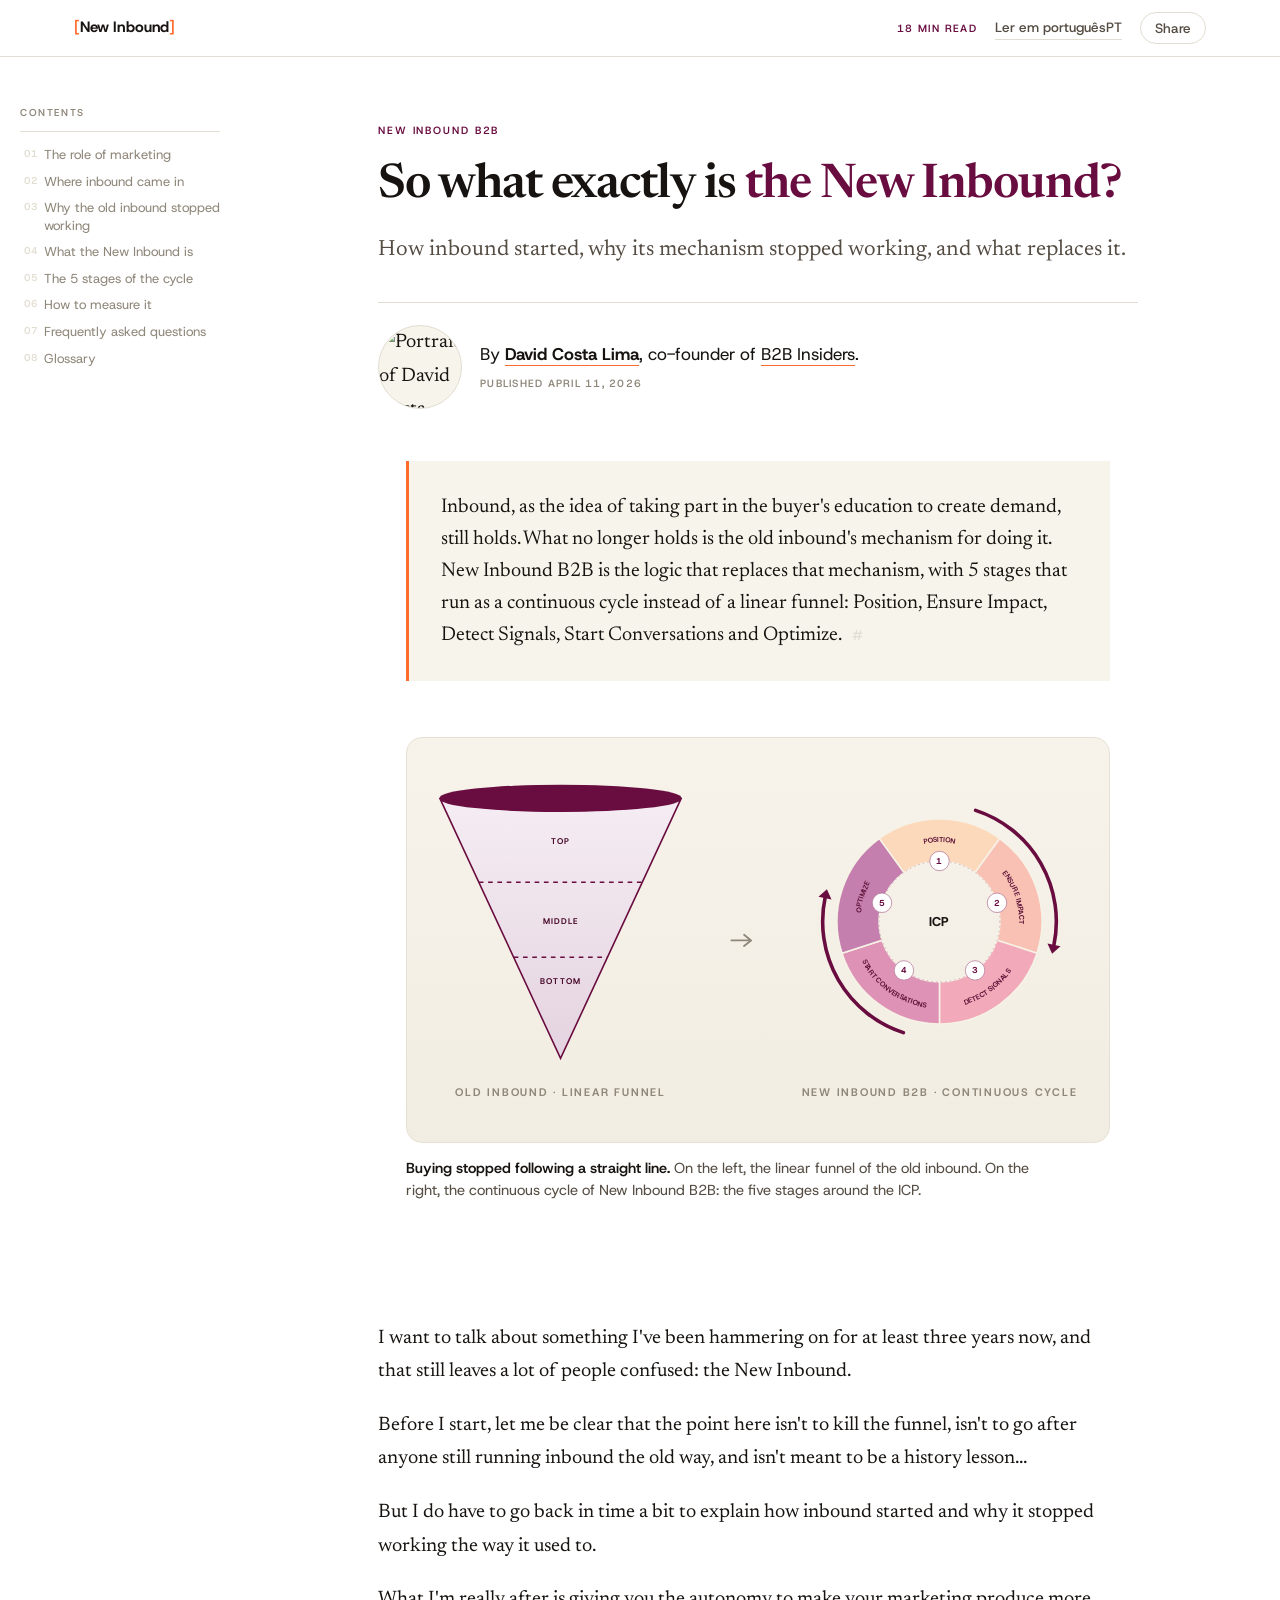
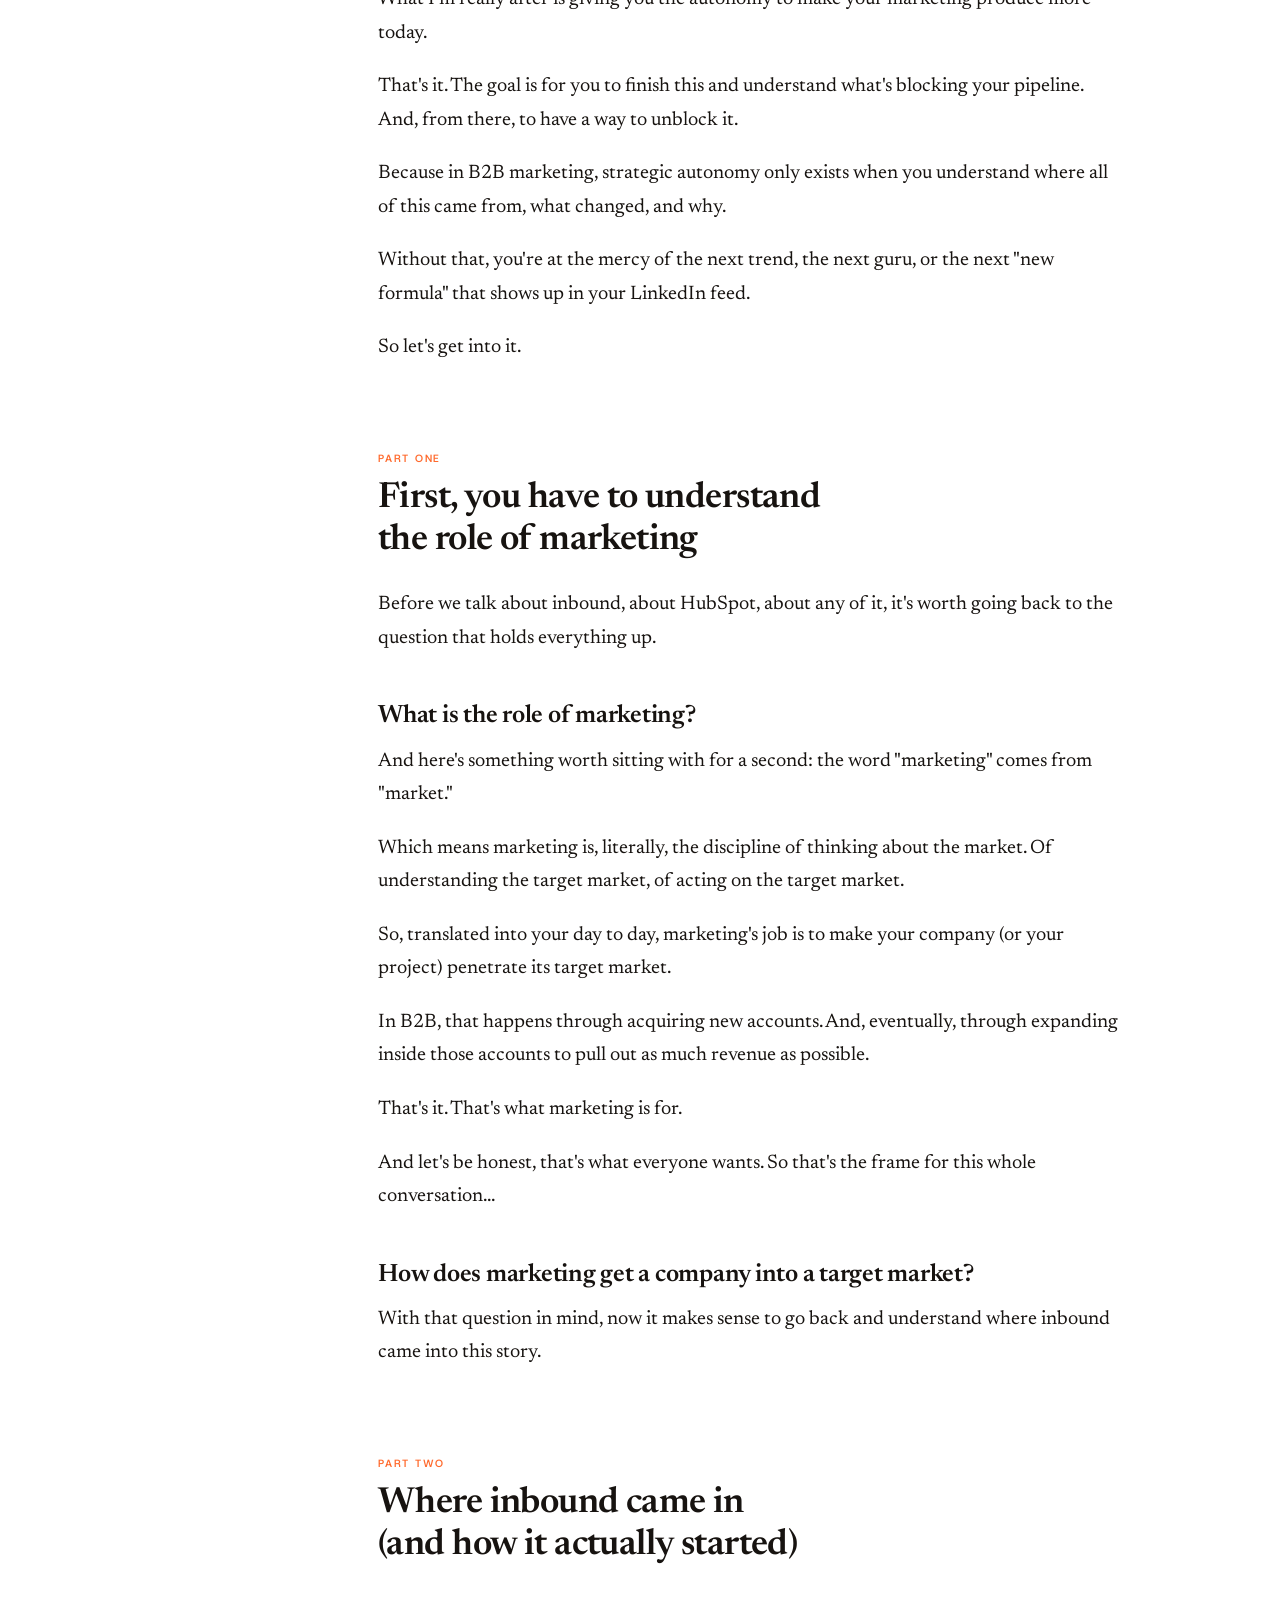
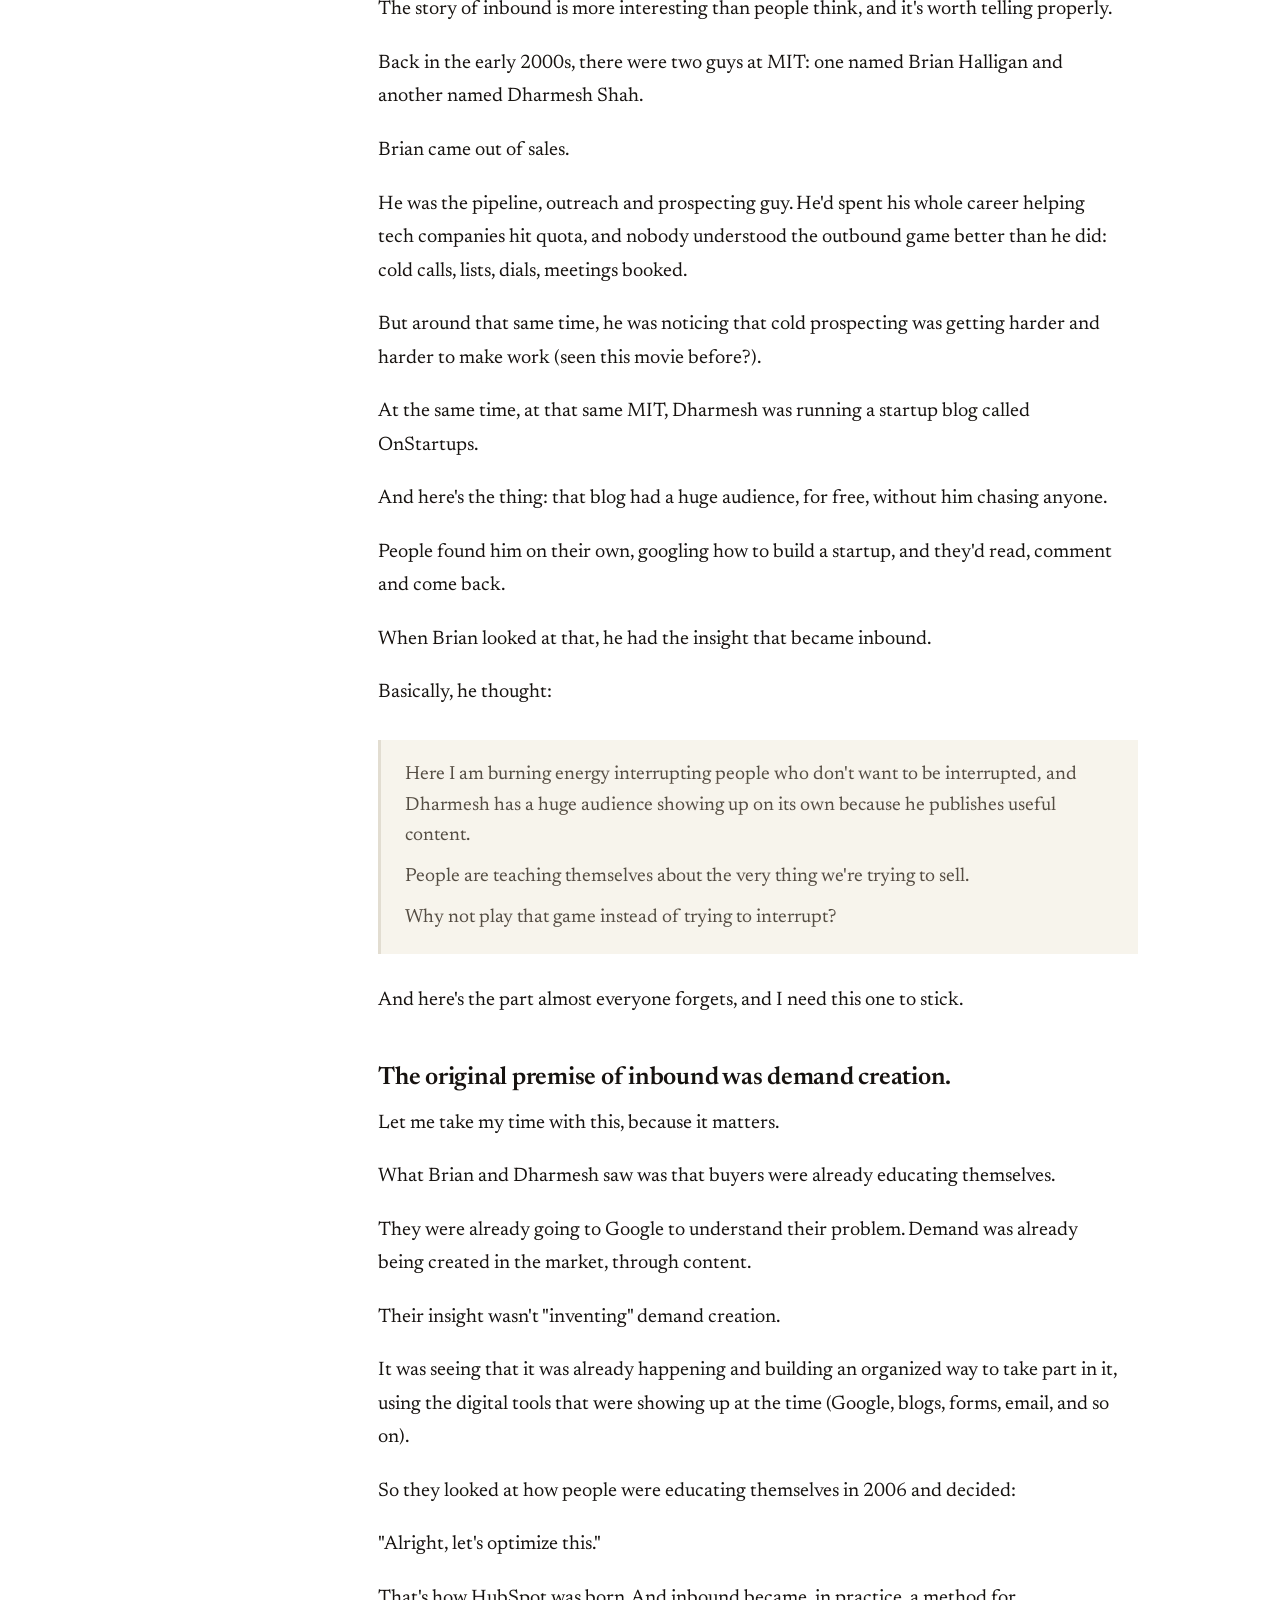
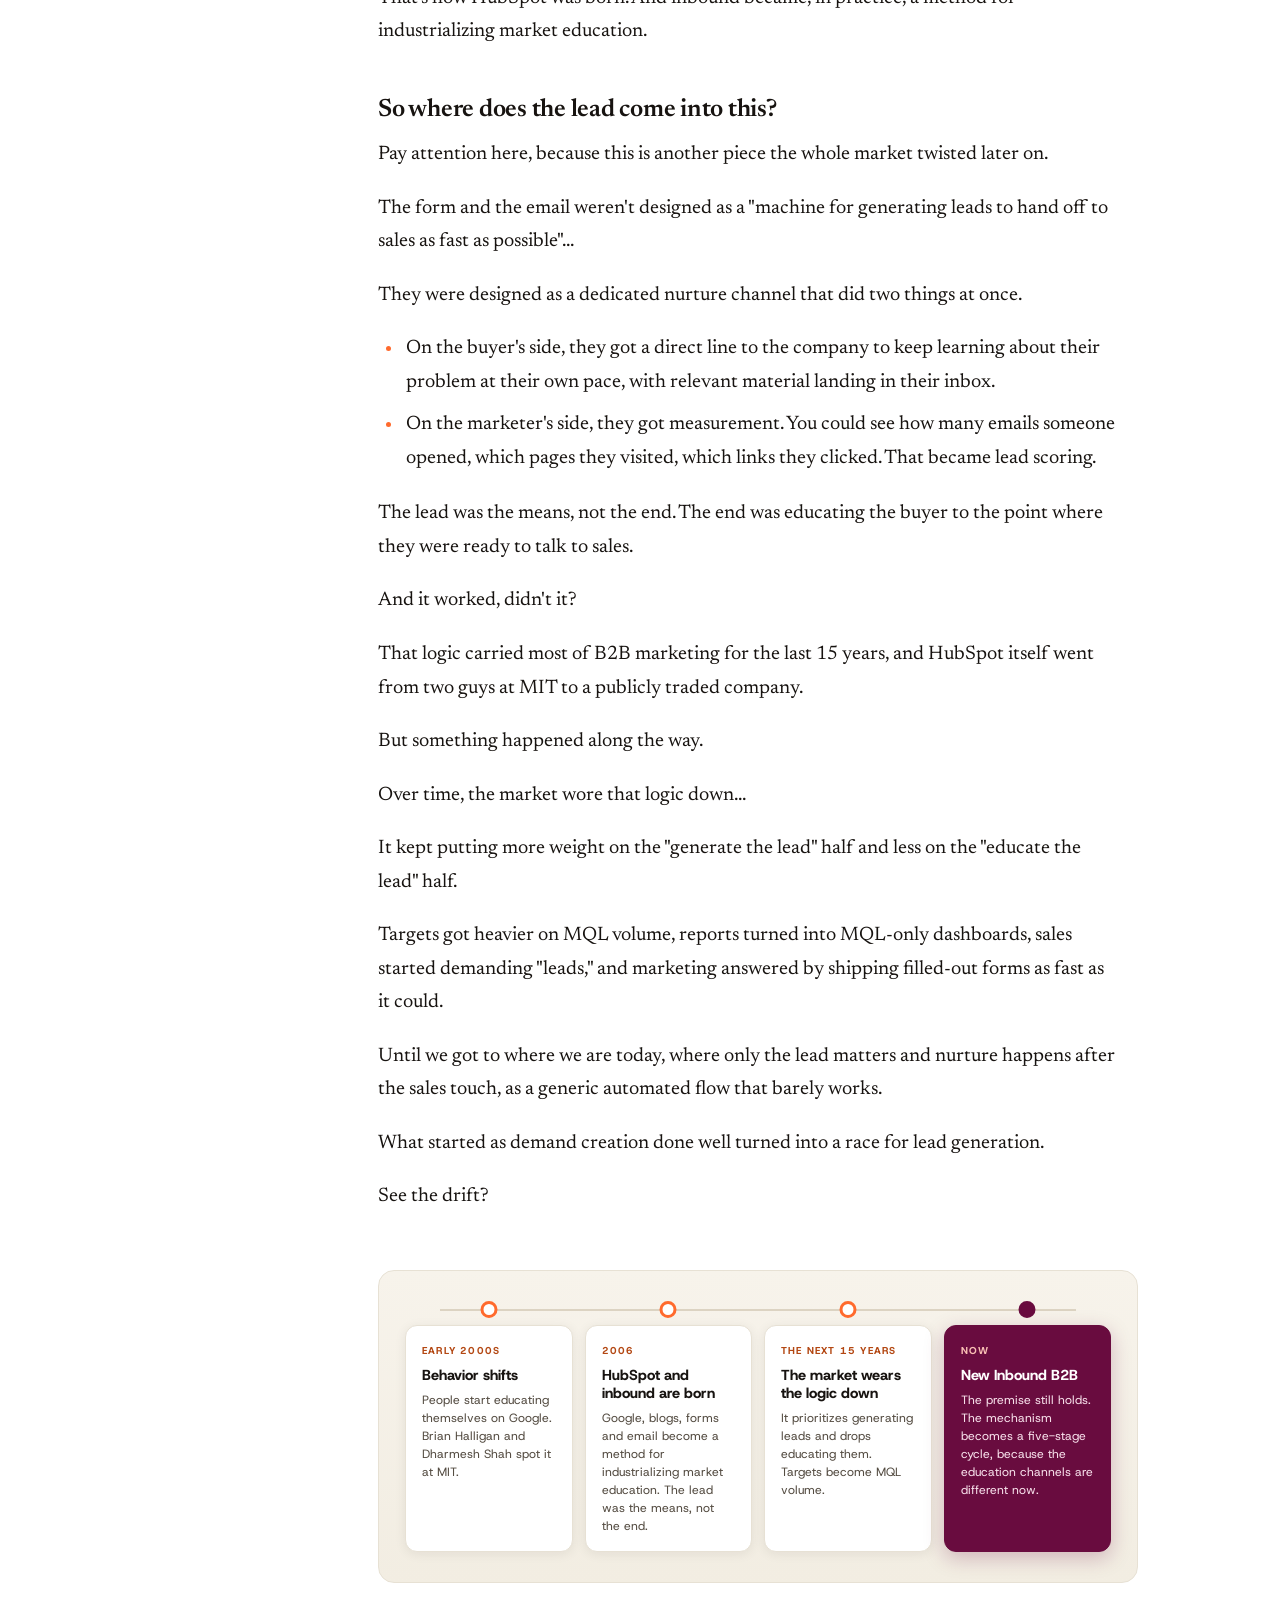
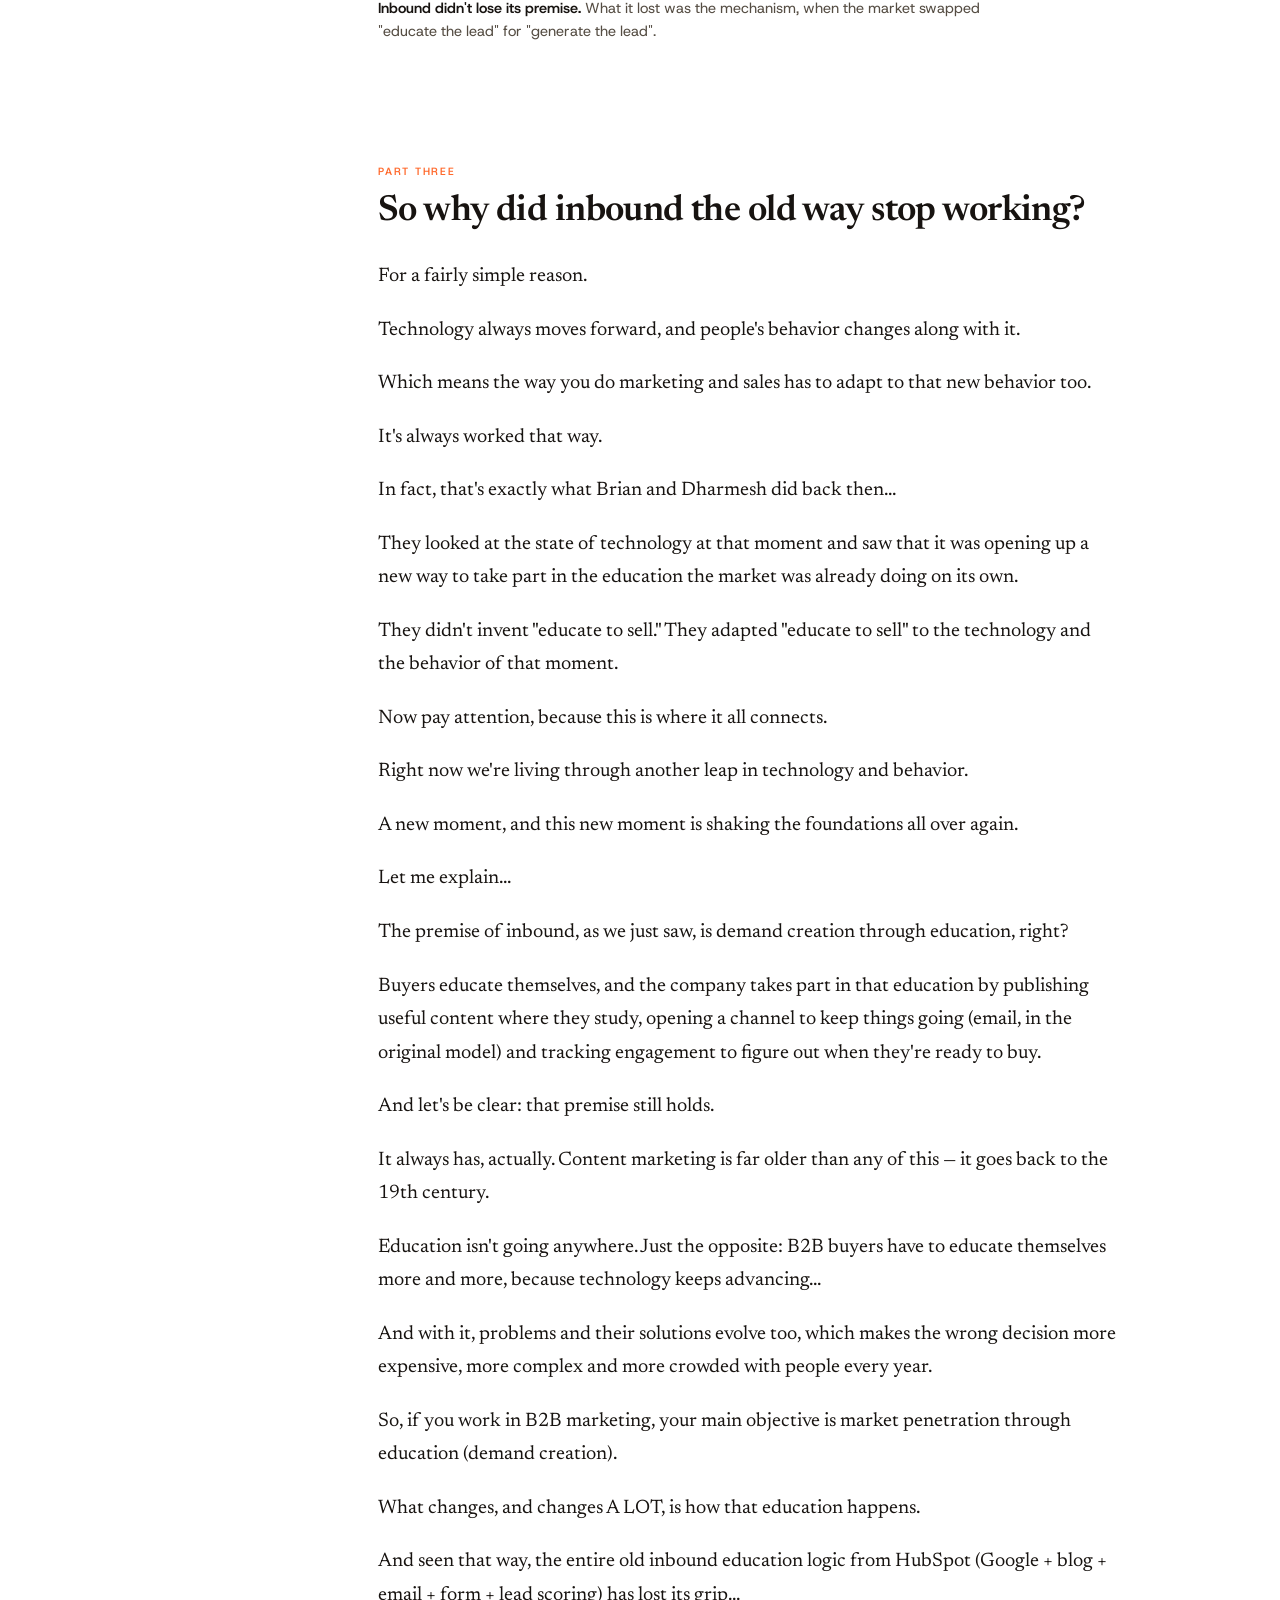
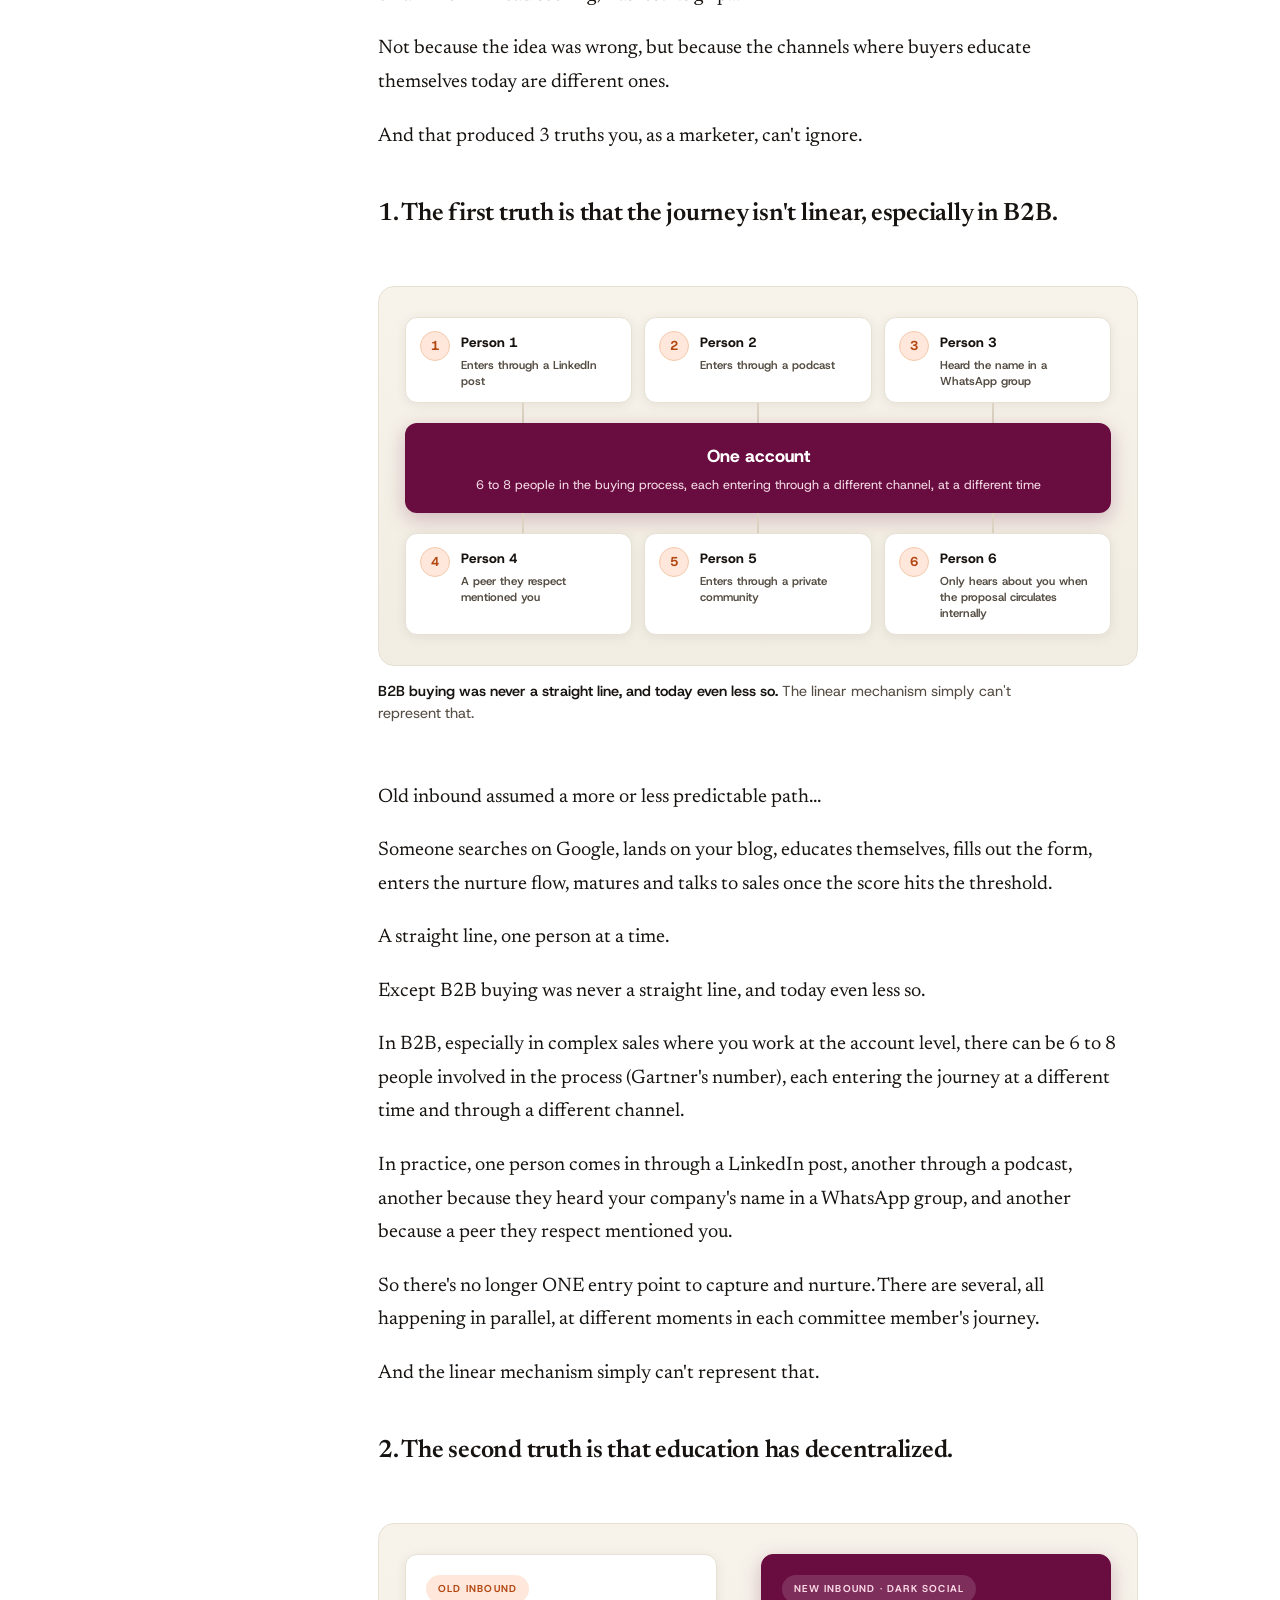
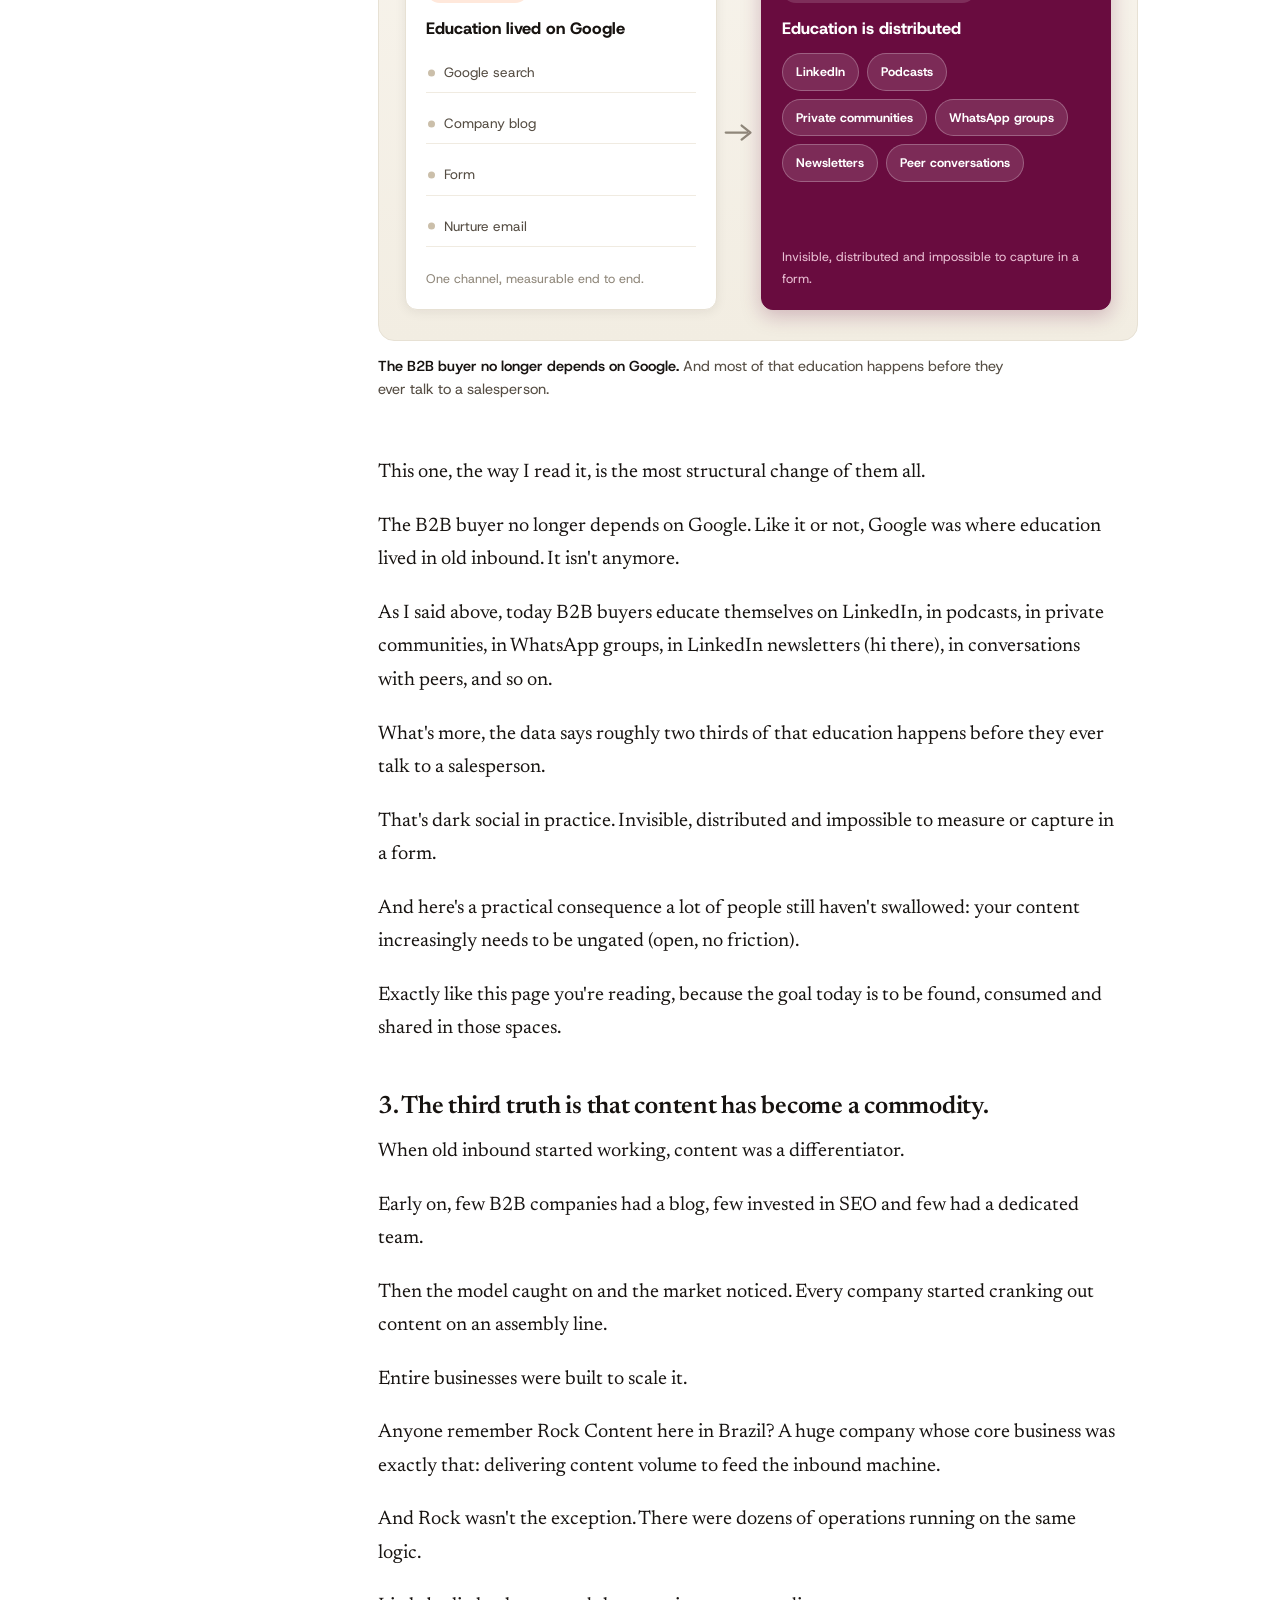
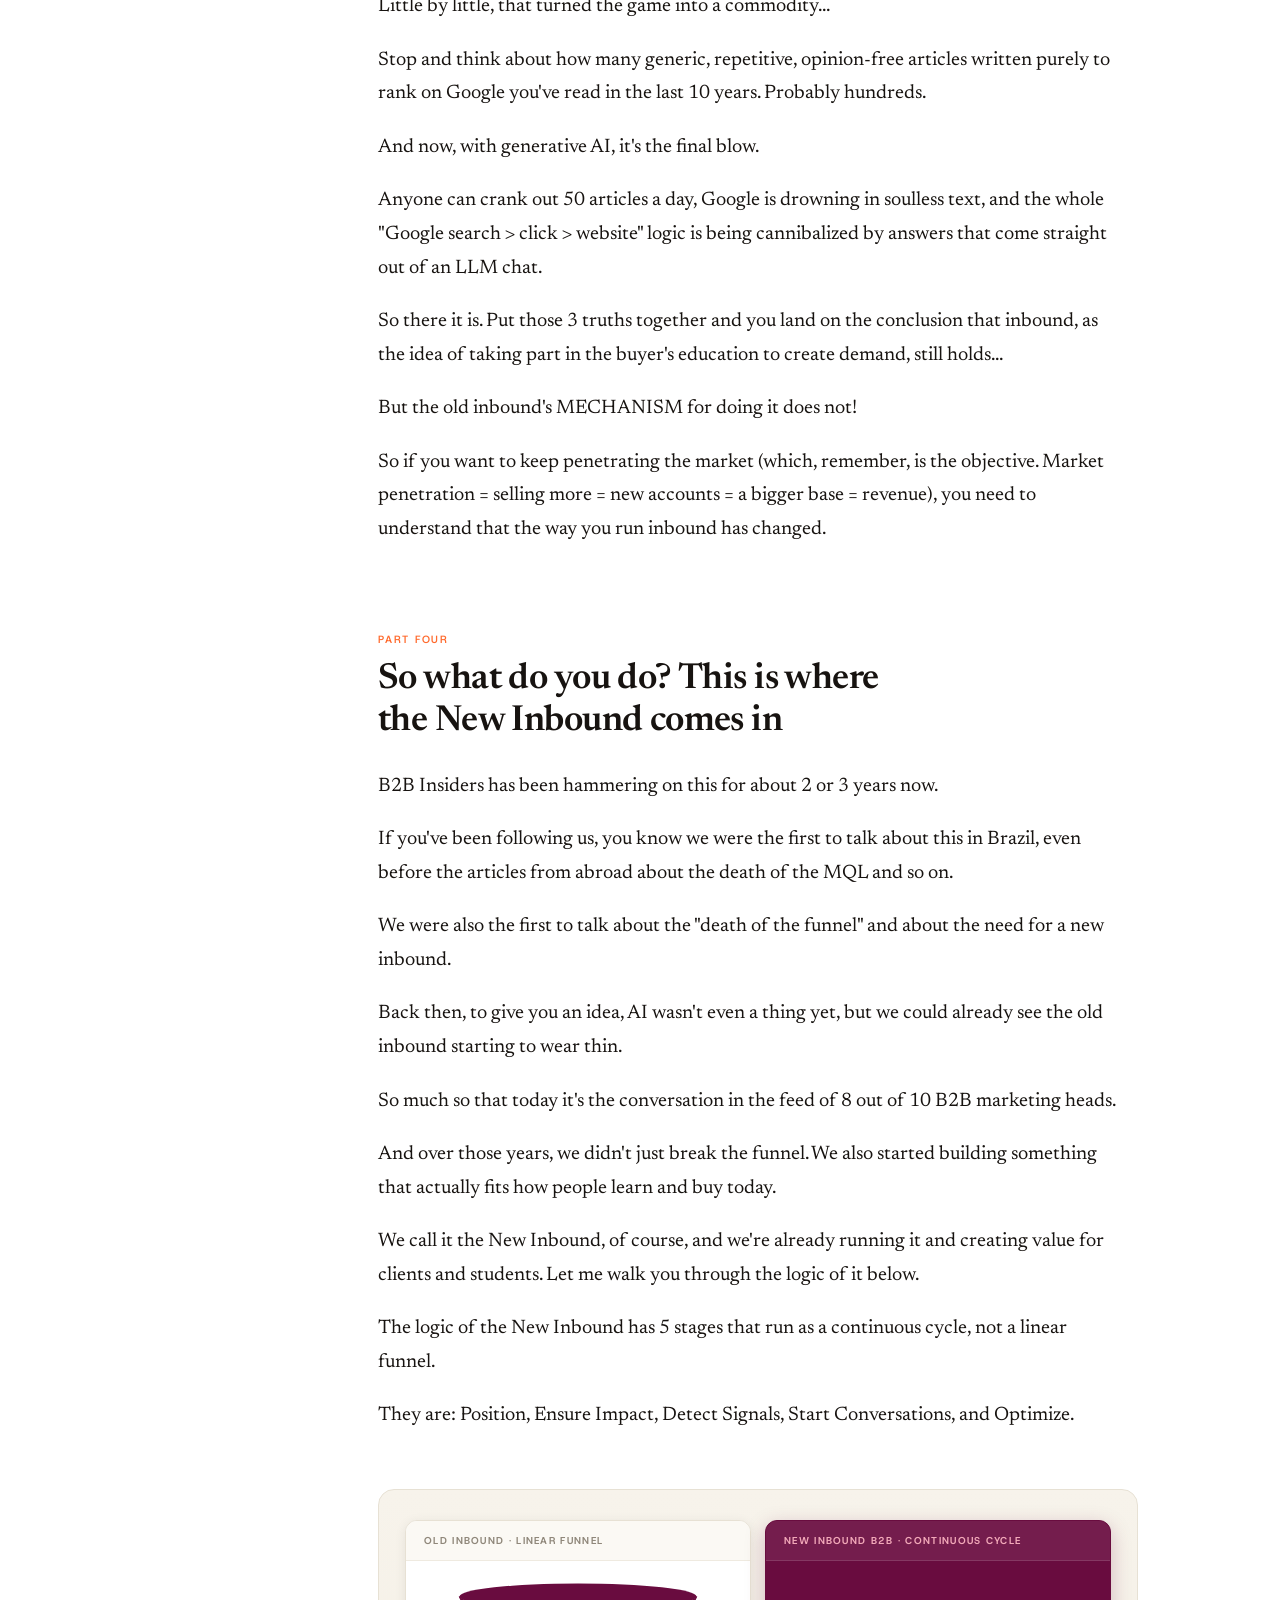
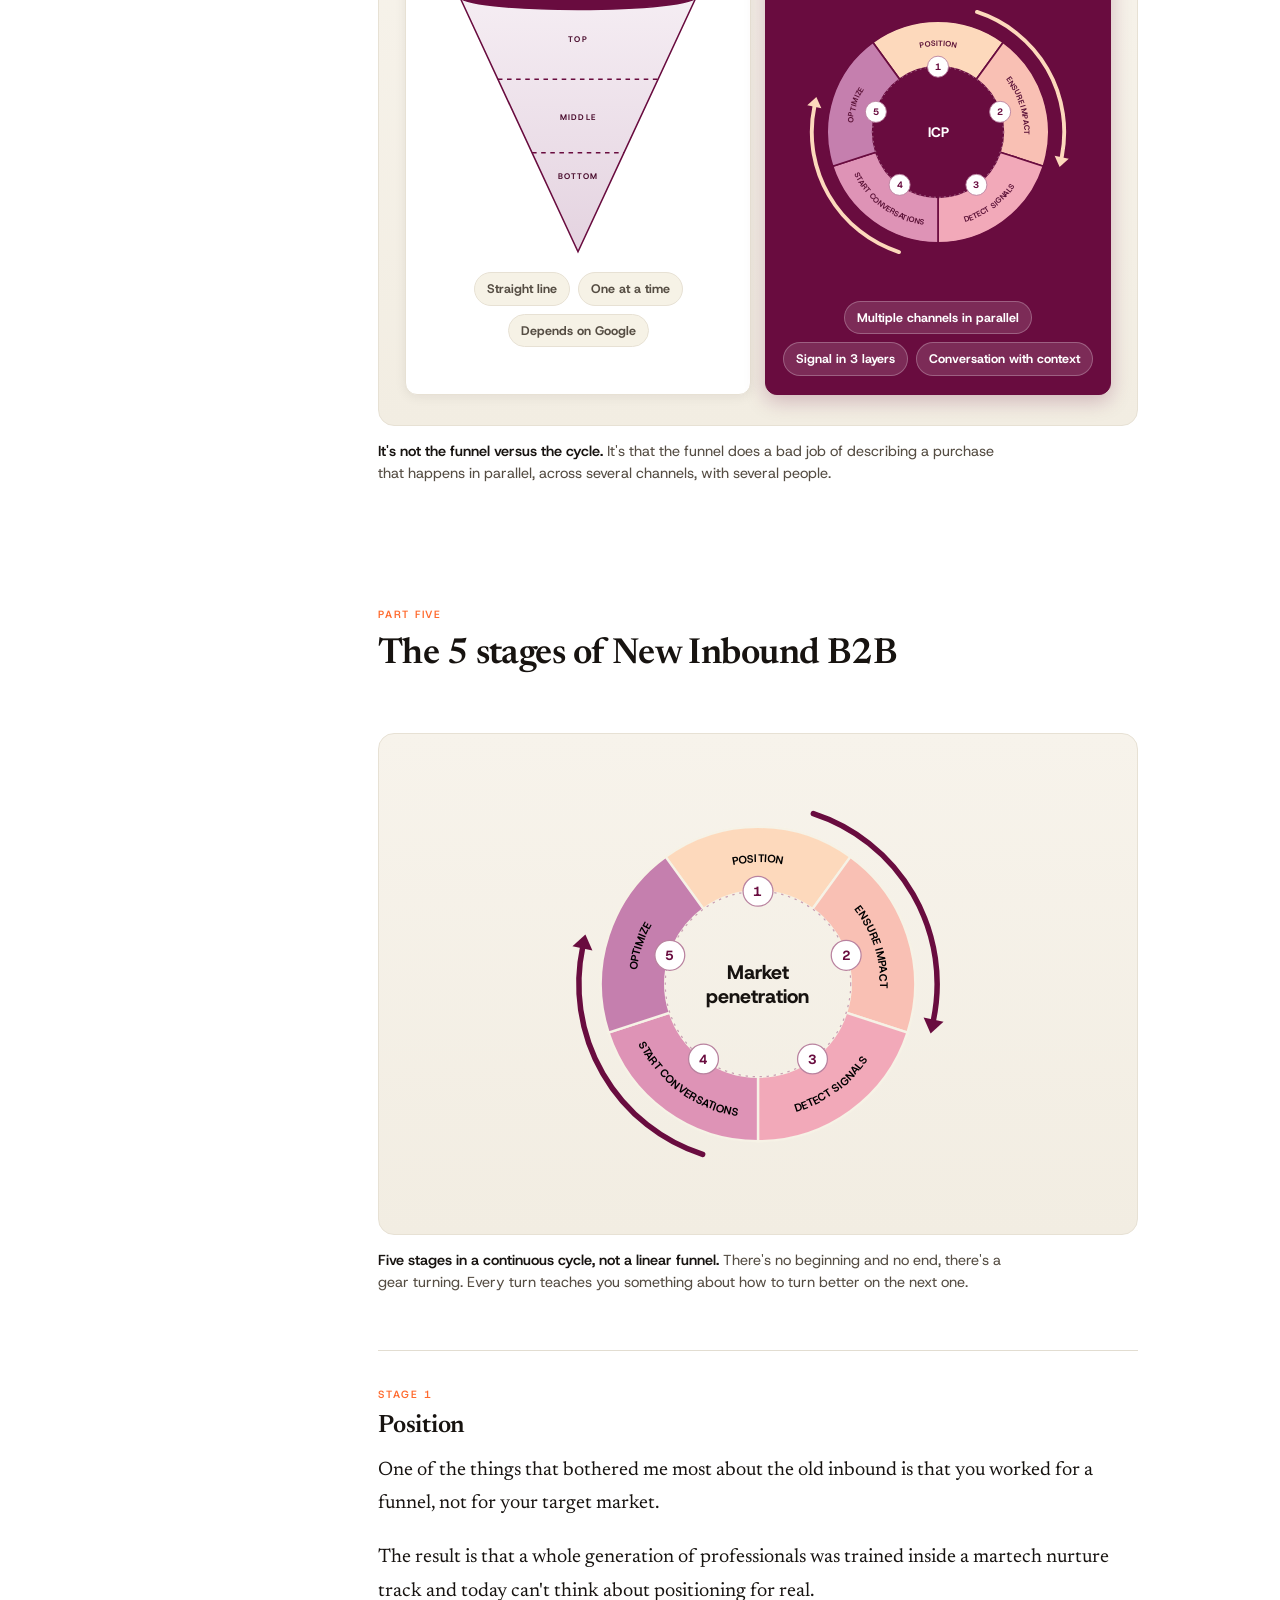
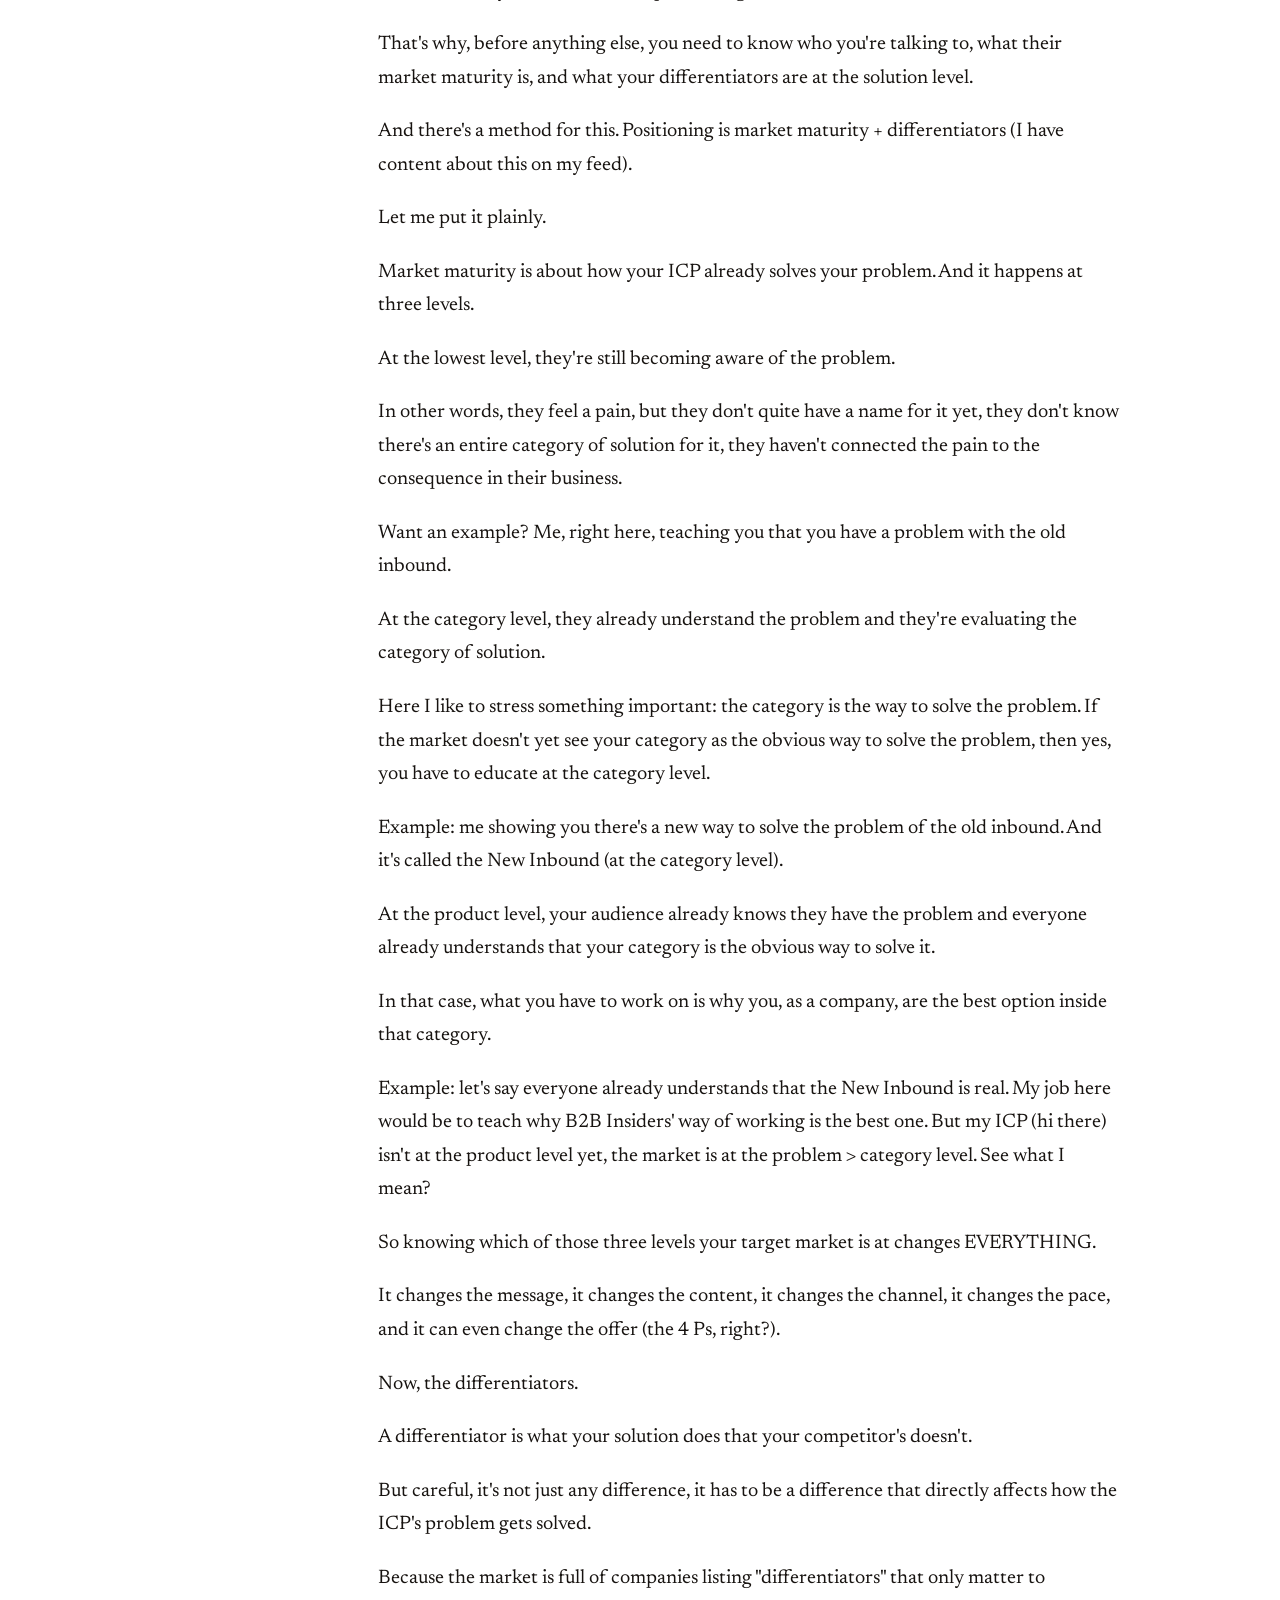
==== commit c1883135: "Restaura o doctype na página em inglês" ====
--- a/en/index.html
+++ b/en/index.html
@@ -1,4 +1,4 @@
-html
+<!DOCTYPE html>
 <html lang="en">
 <head>
 <meta charset="utf-8"/>
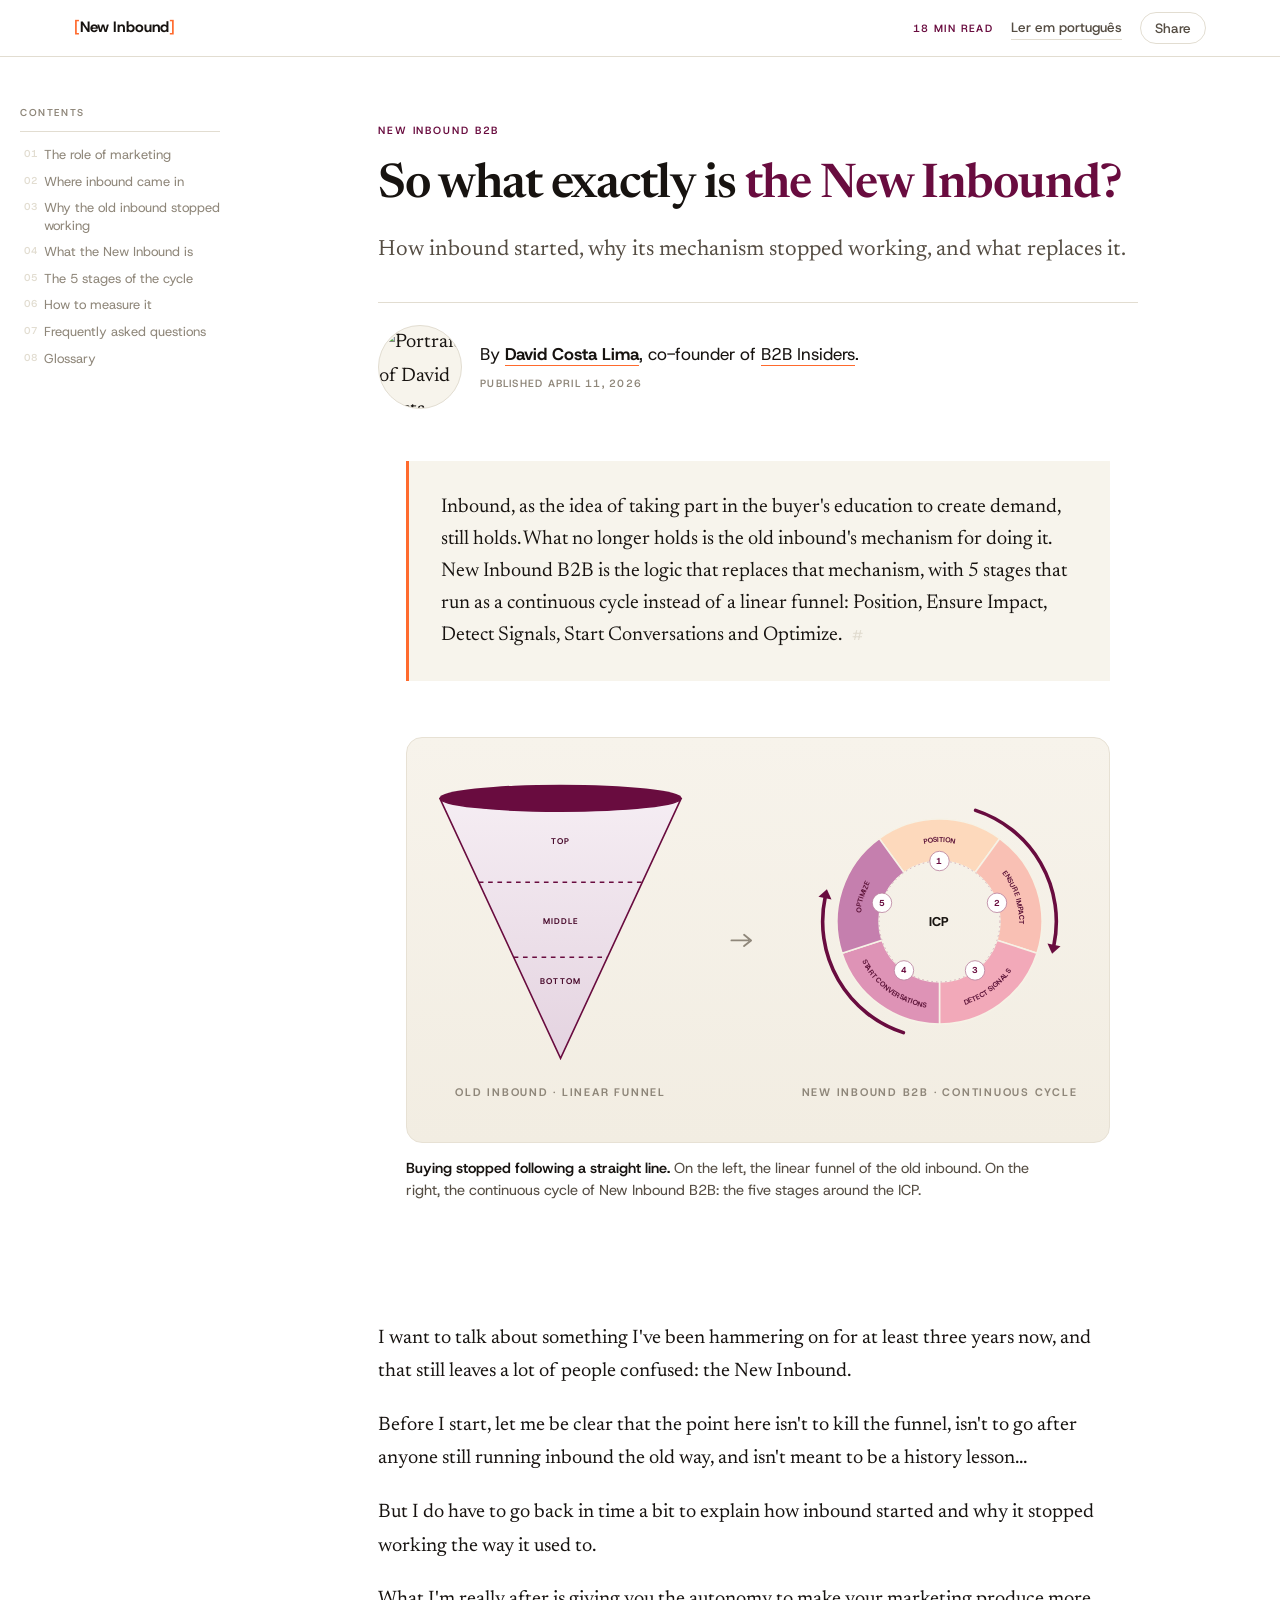
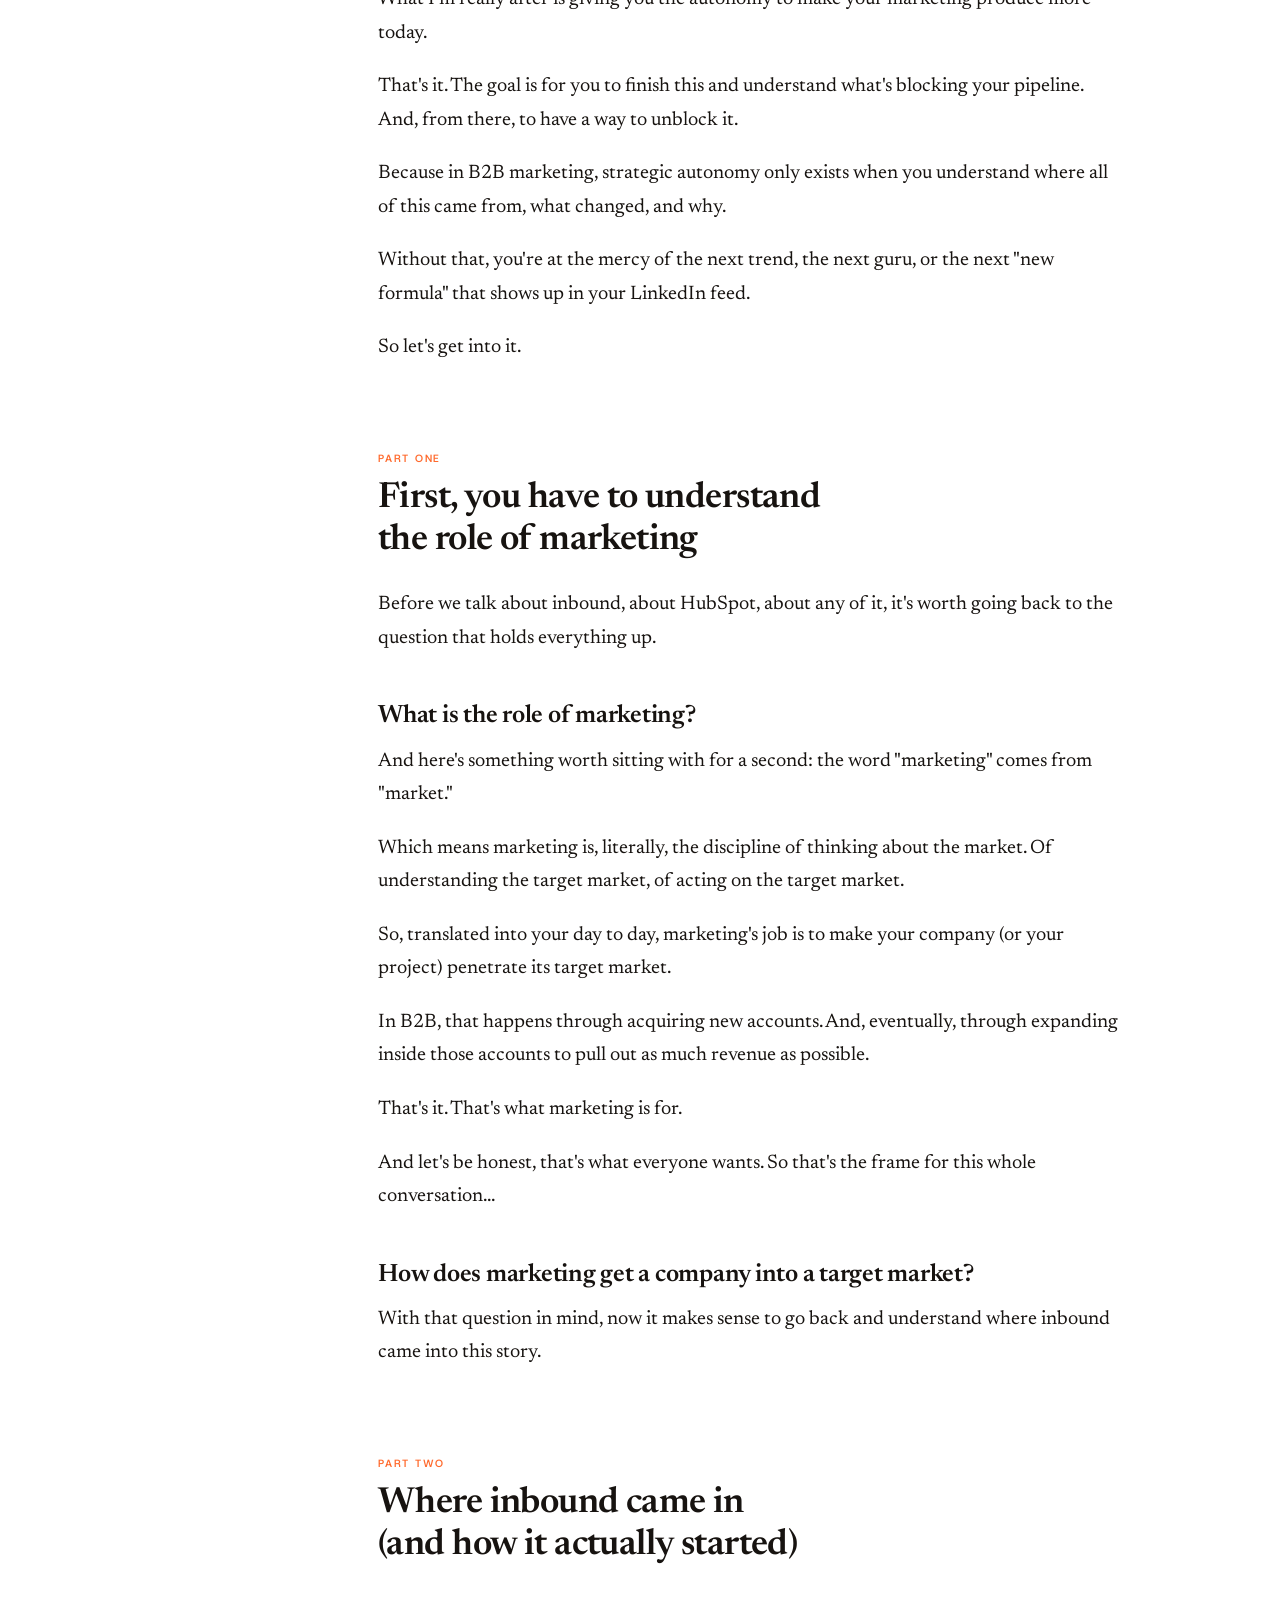
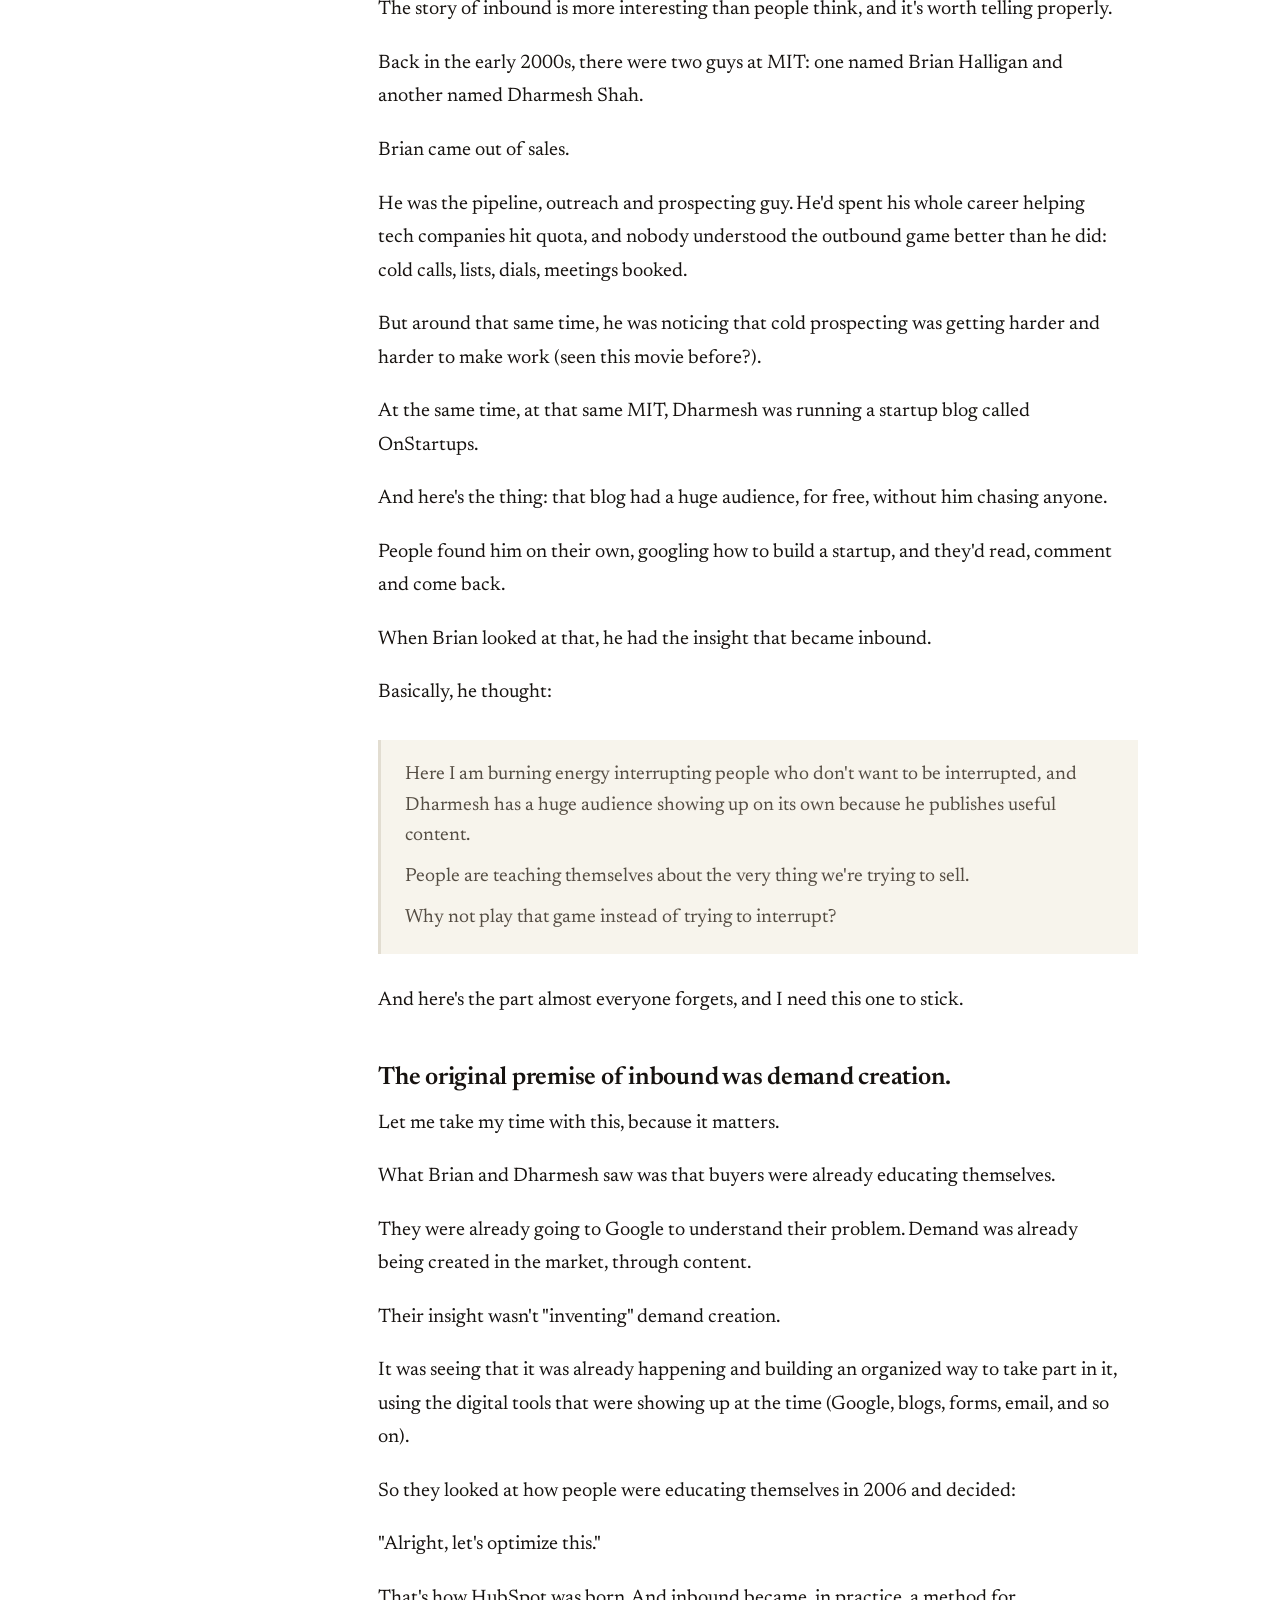
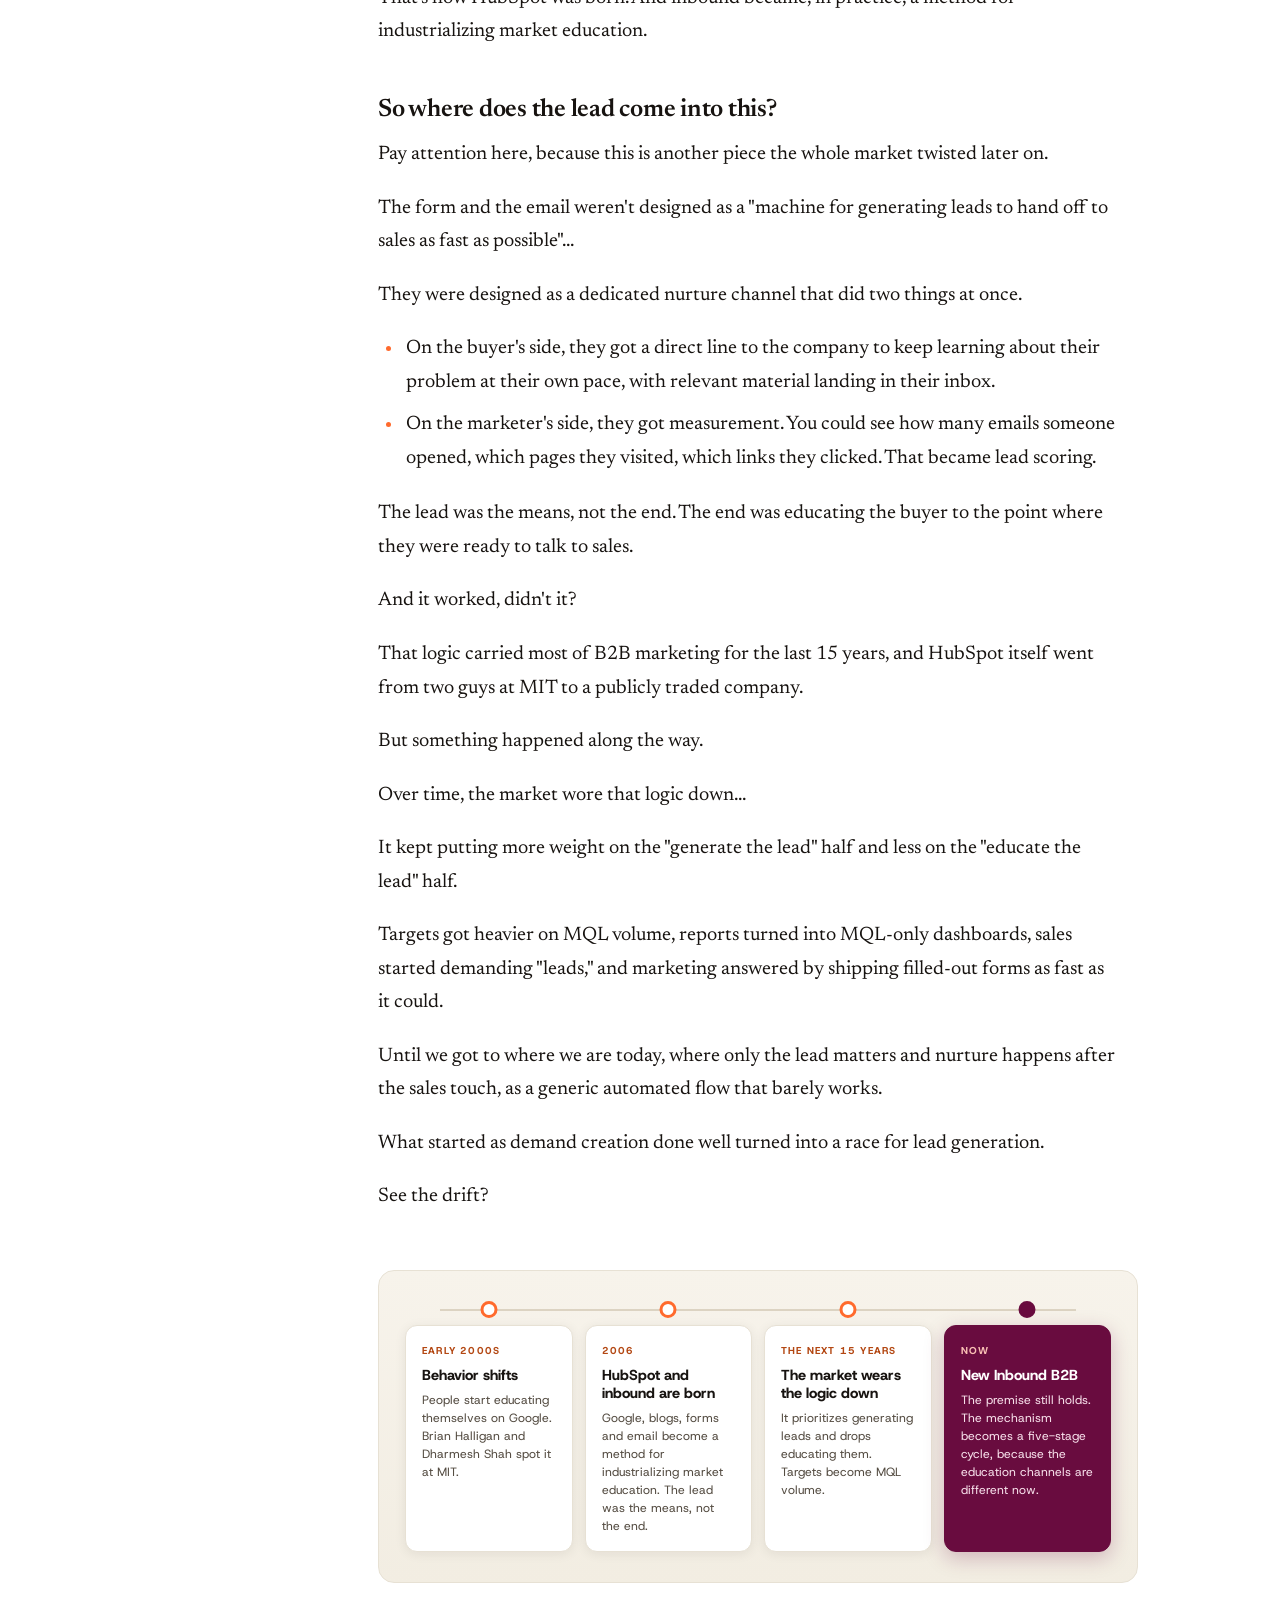
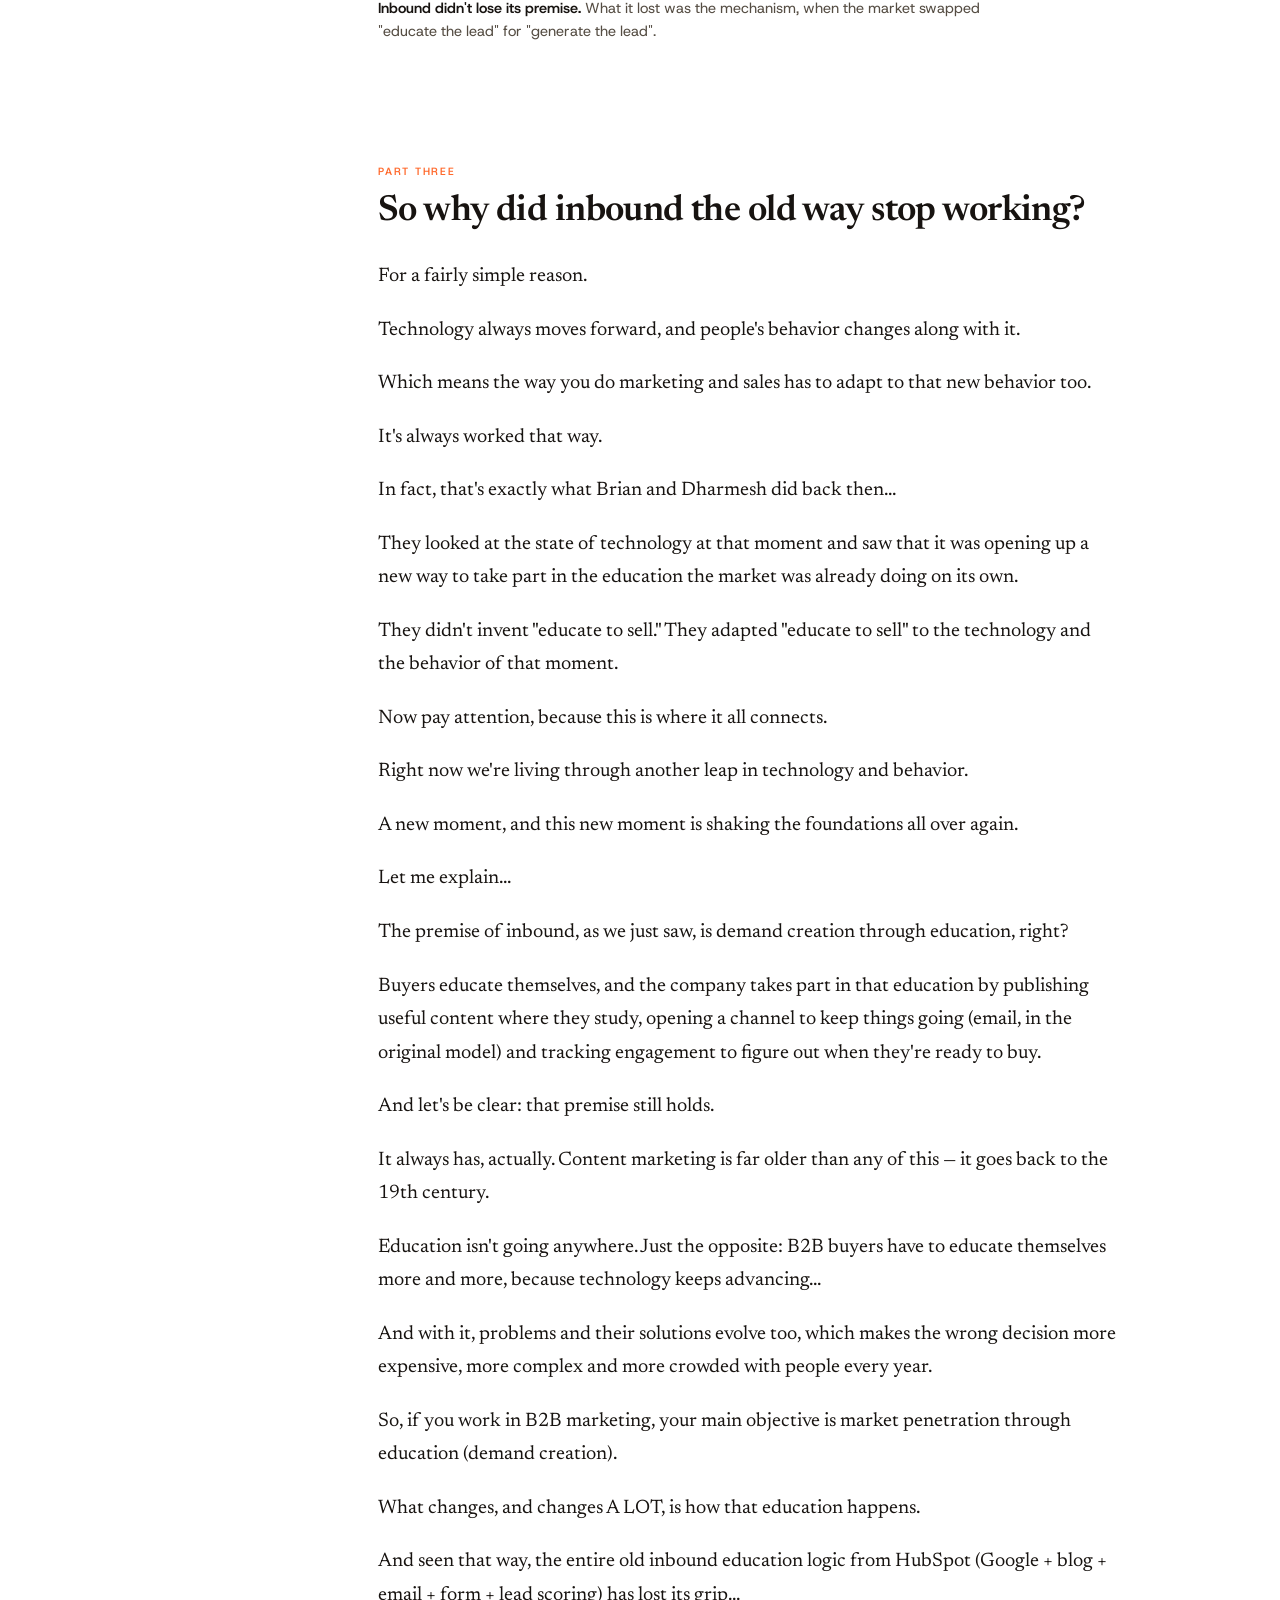
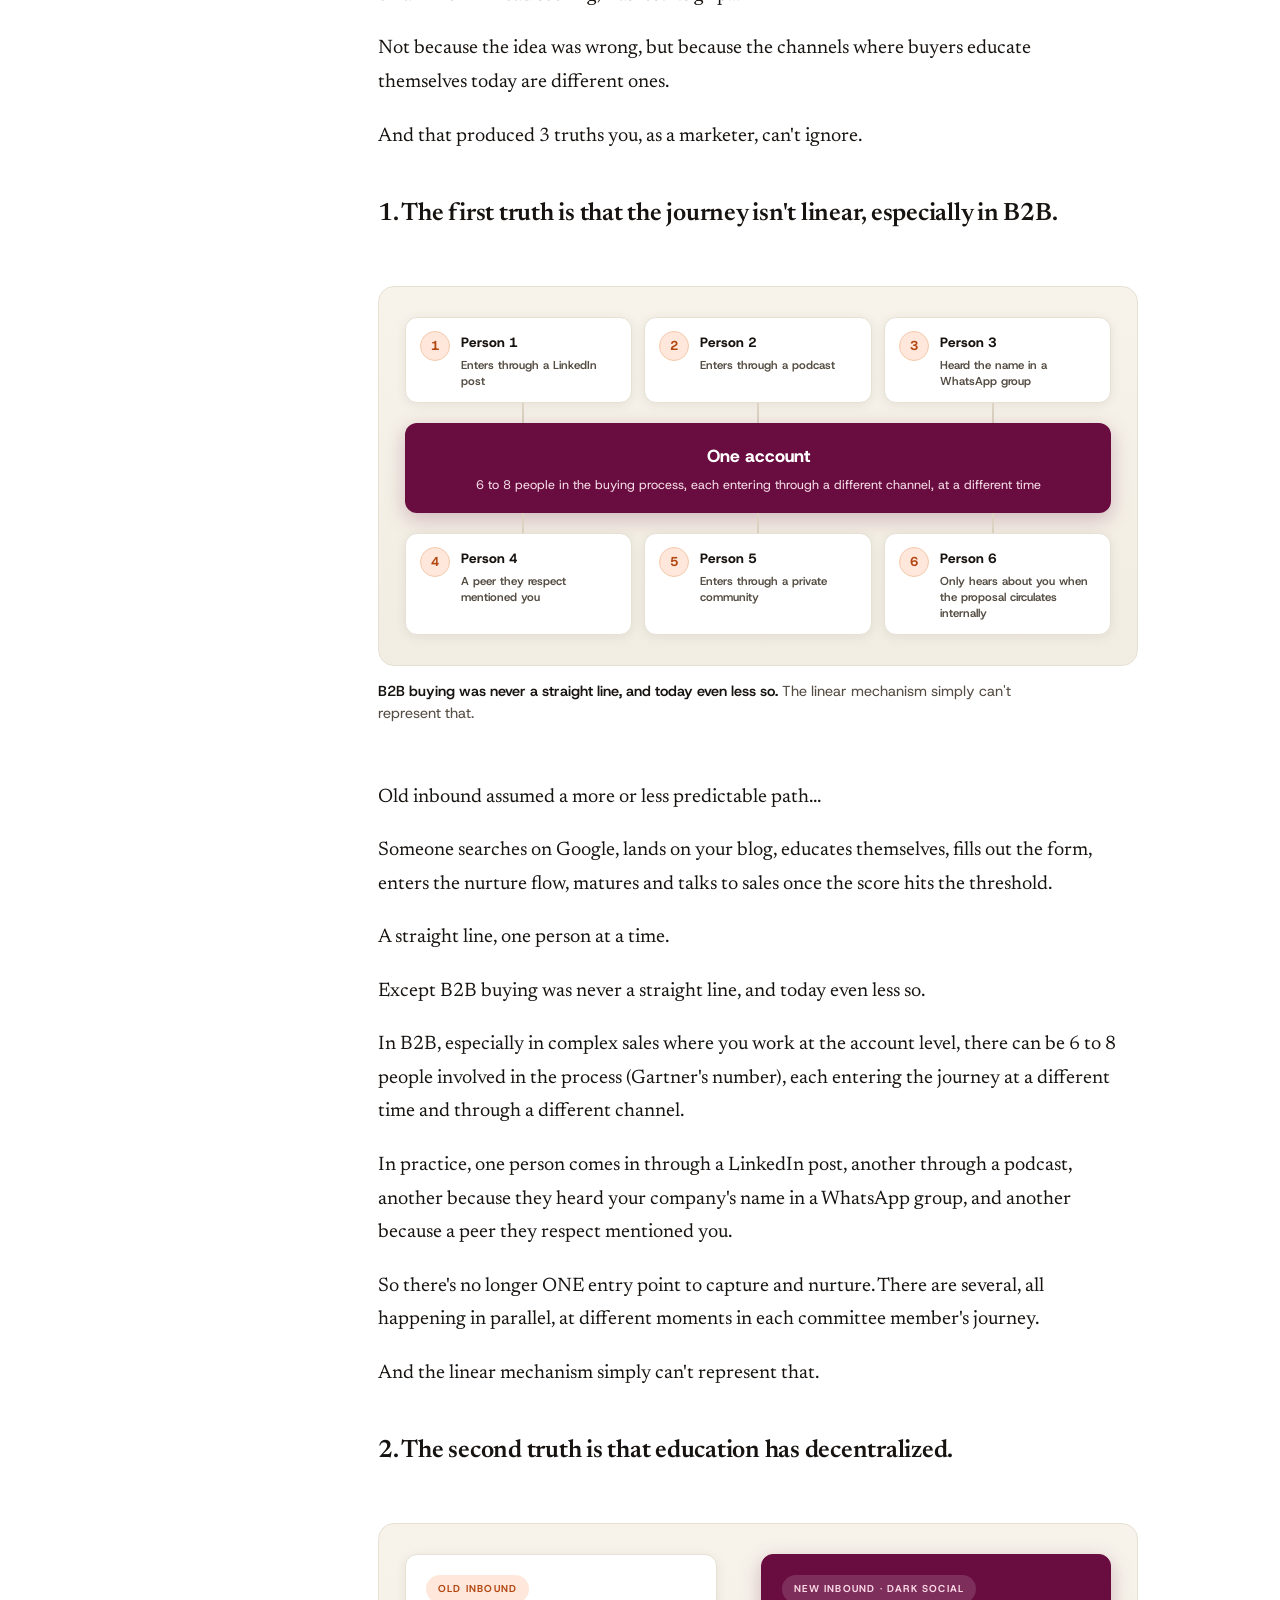
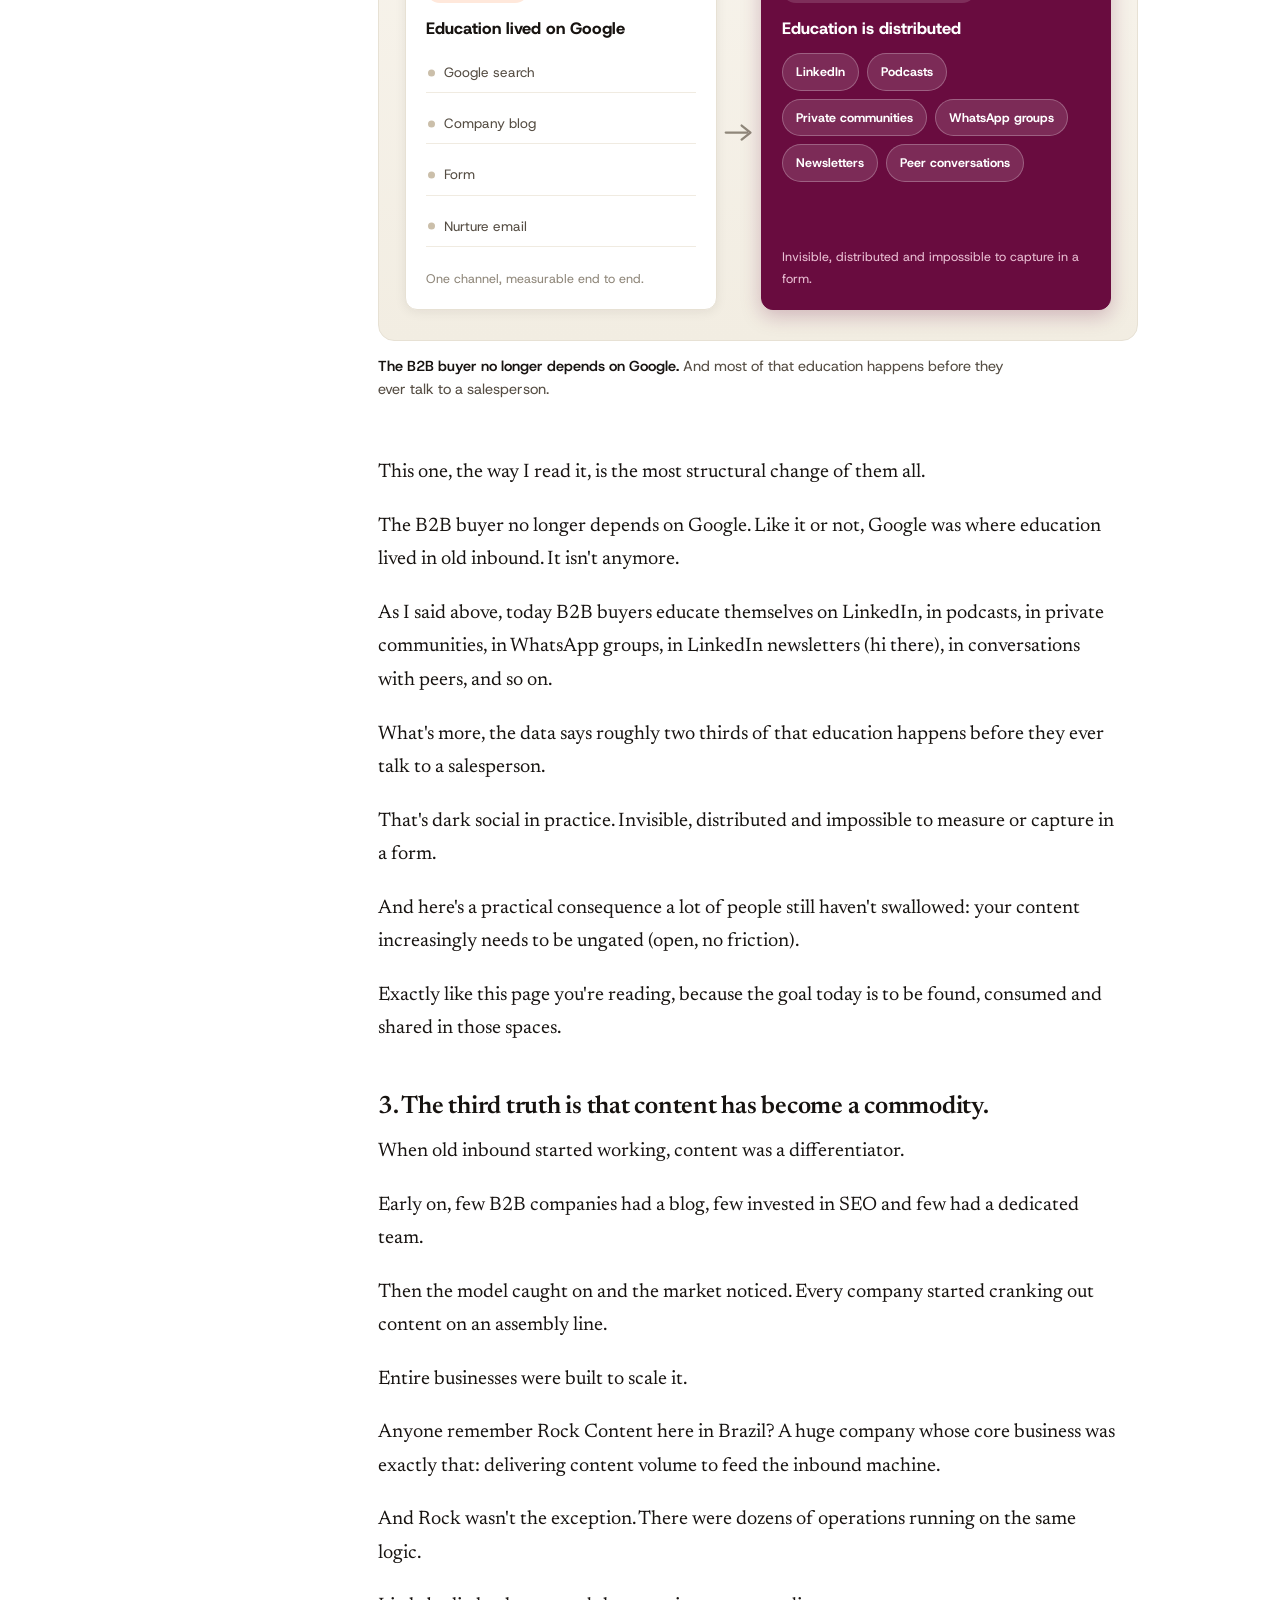
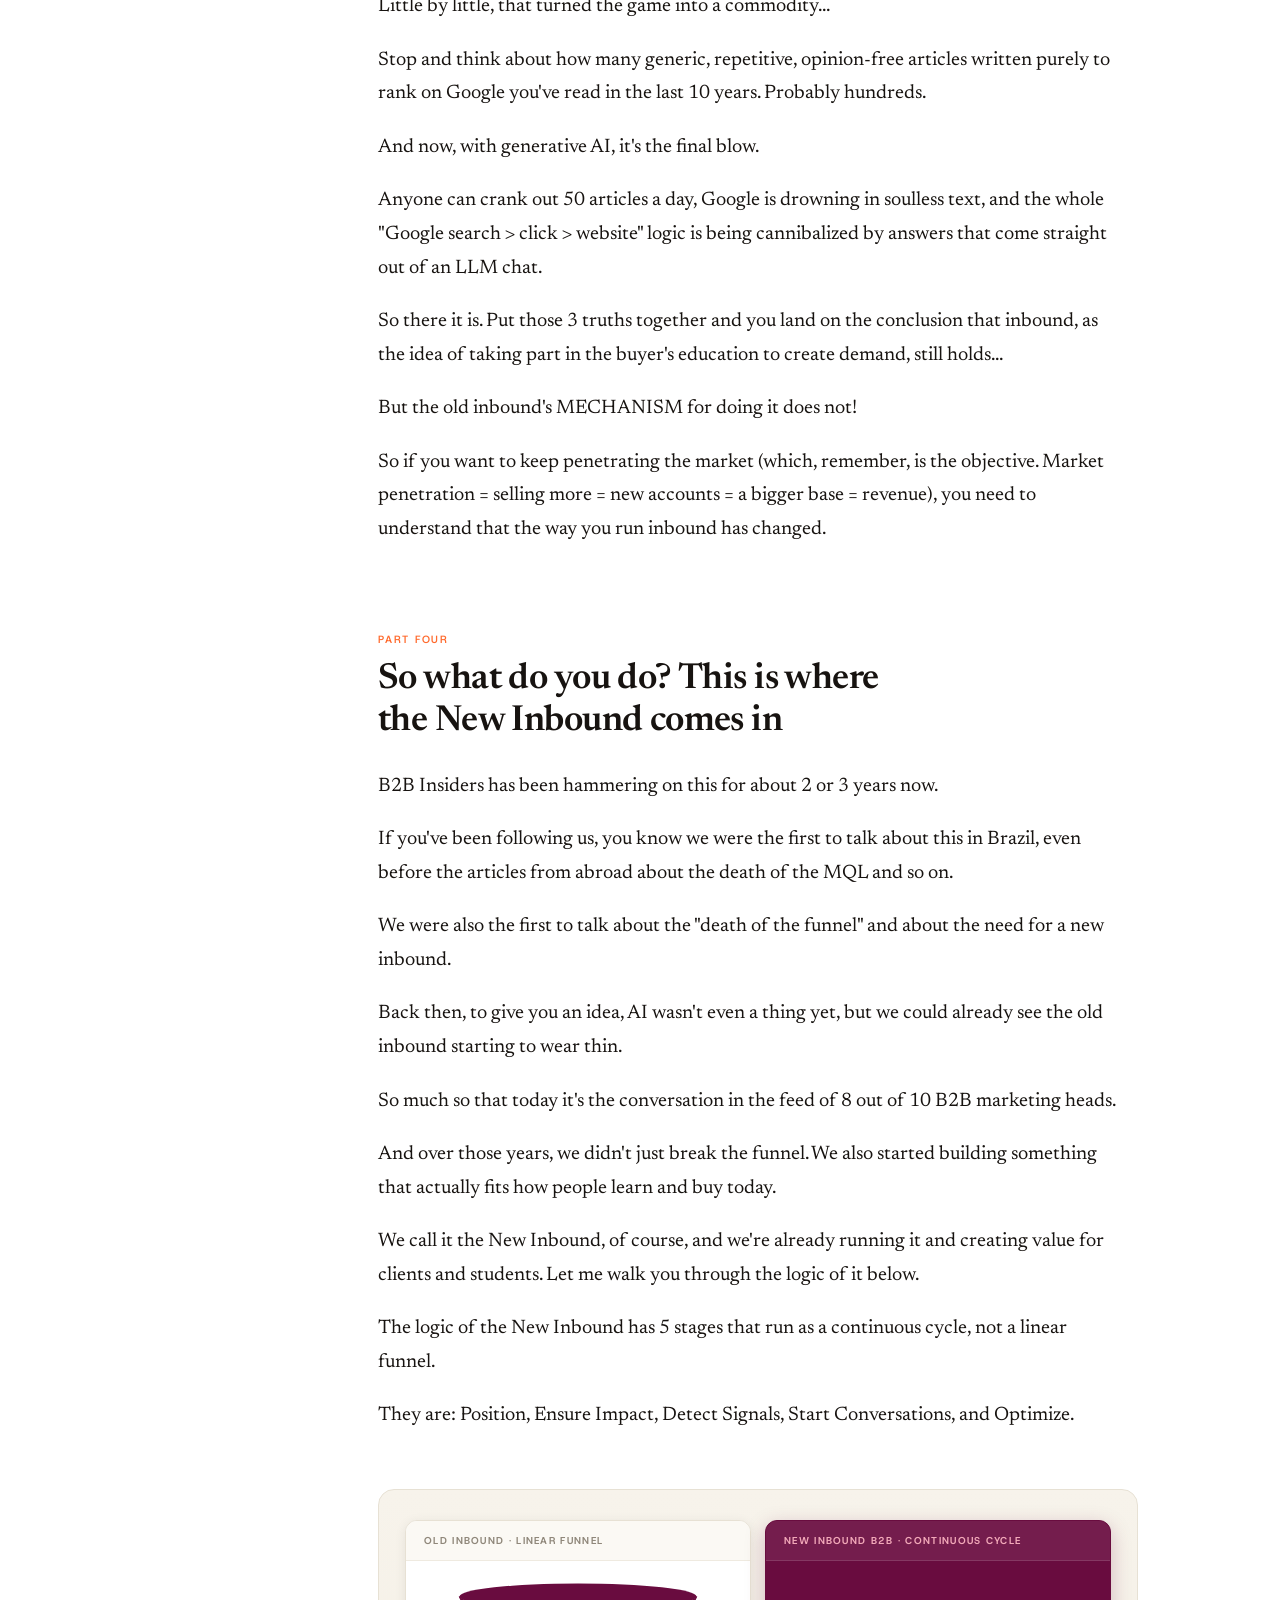
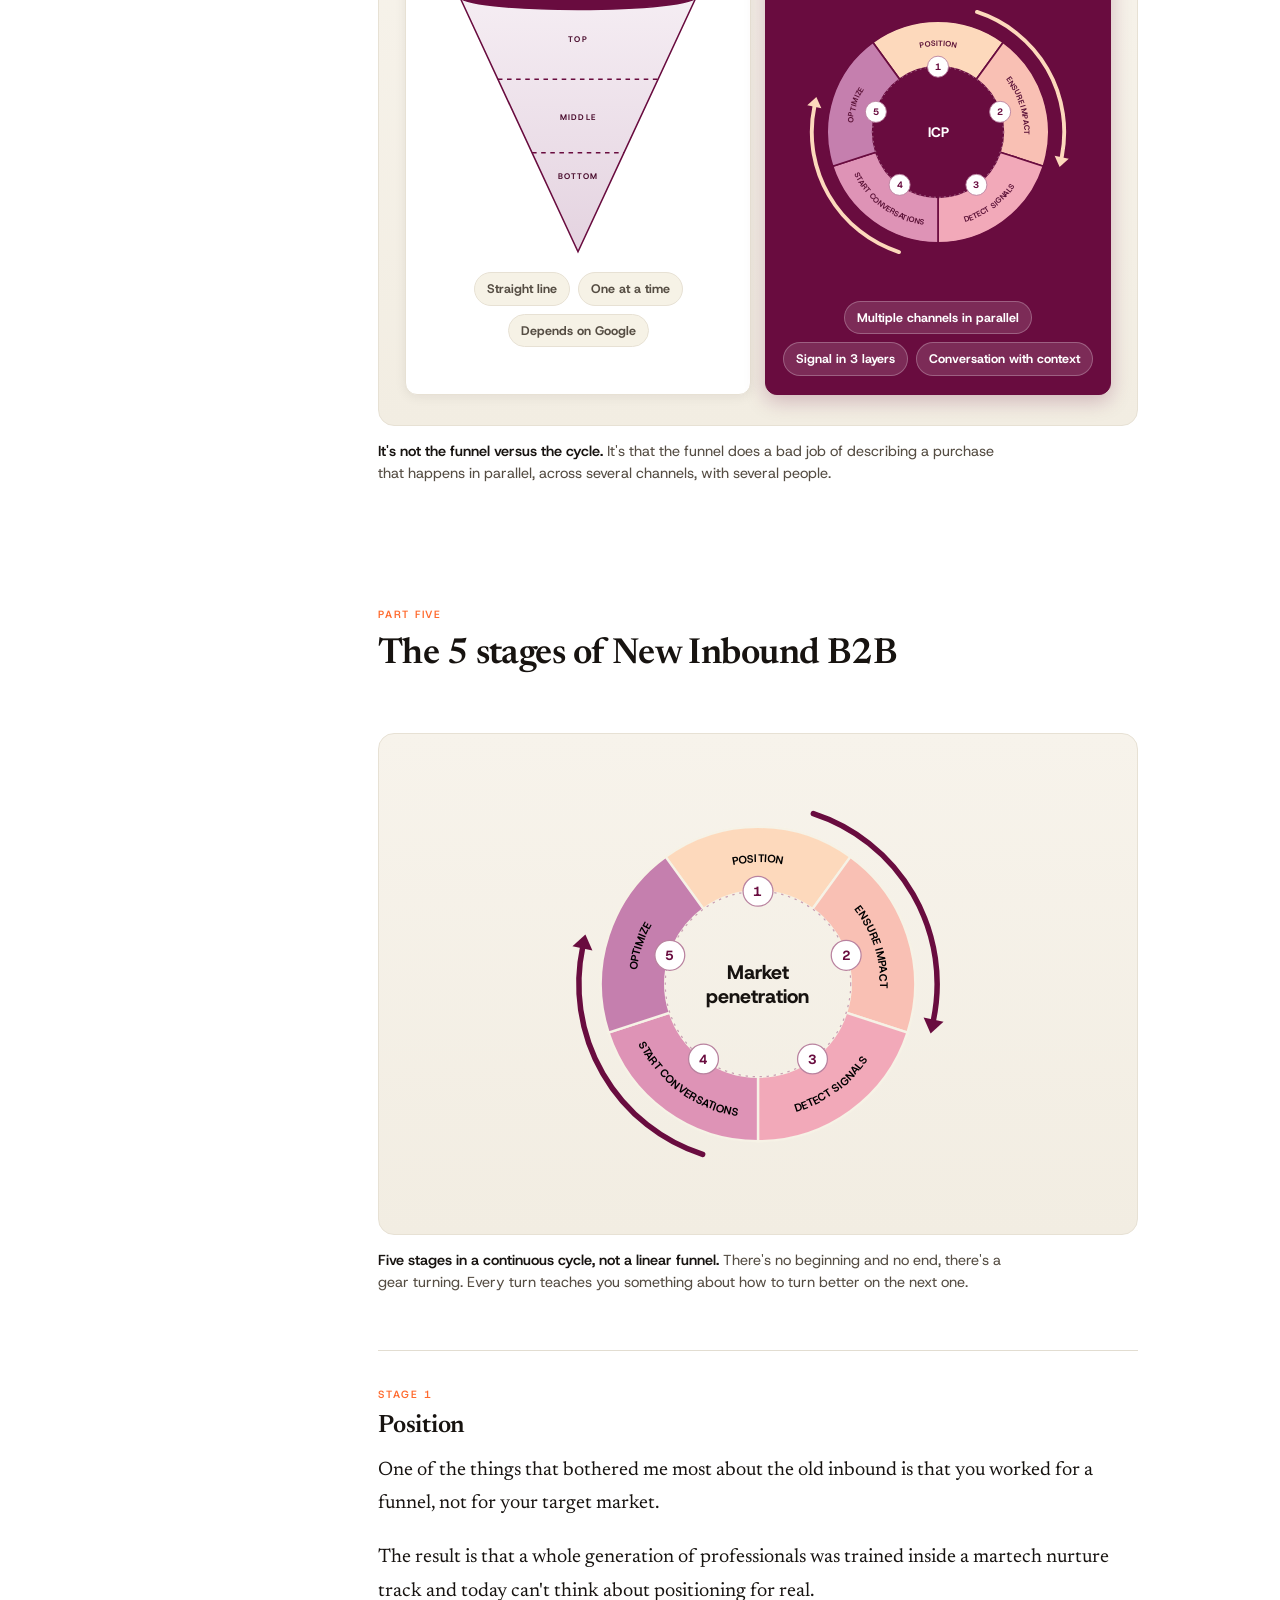
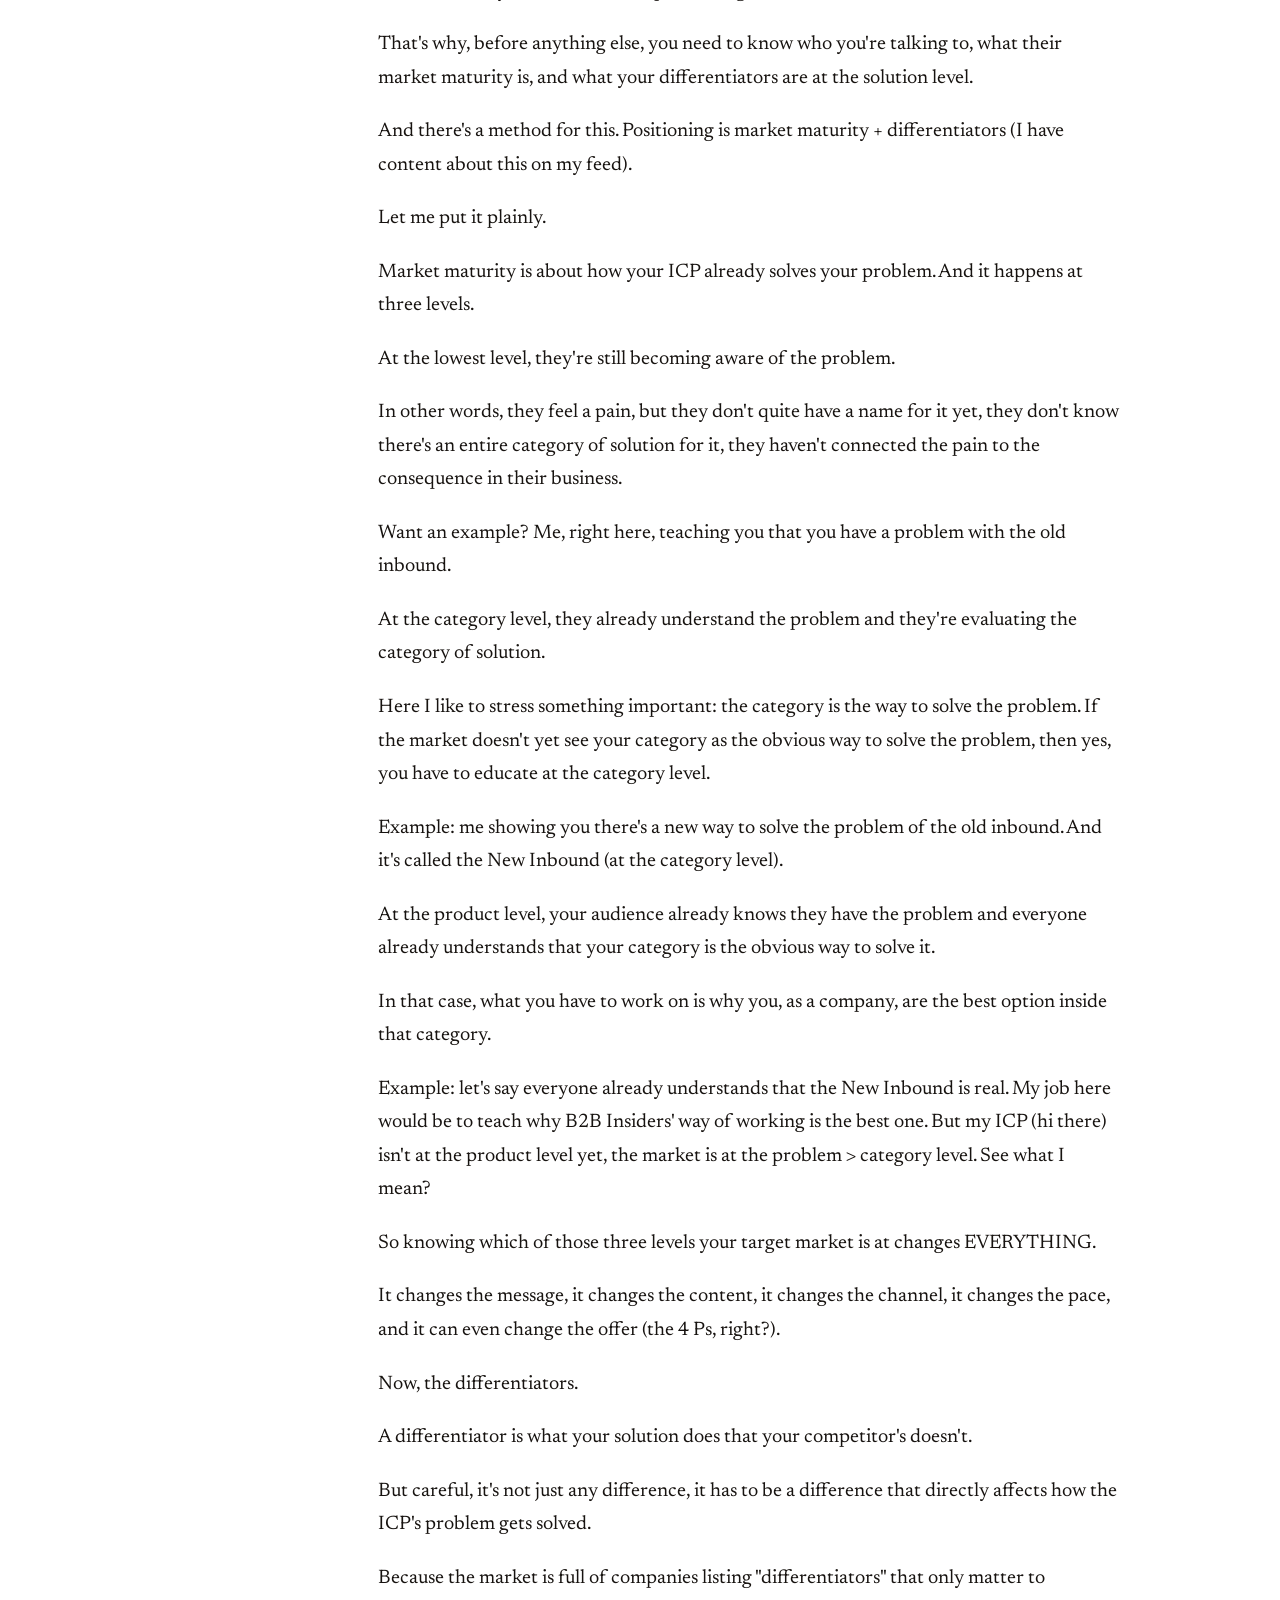
==== commit e622673d: "Corrige o rótulo do seletor de idioma, que só deve aparecer no celular" ====
--- a/en/index.html
+++ b/en/index.html
@@ -35,7 +35,7 @@
 <link crossorigin="" href="https://fonts.gstatic.com" rel="preconnect"/>
 <link href="https://fonts.googleapis.com/css2?family=Host+Grotesk:ital,wght@0,300..800;1,300..800&amp;family=Newsreader:ital,opsz,wght@0,6..72,300..700;1,6..72,300..700&amp;display=swap" rel="stylesheet"/>
 <link href="/nib.css?v=3" rel="stylesheet"/>
-<style>h1{font-size:clamp(34px,5vw,48px)}.brk{width:auto!important;margin-left:0!important}.tb-a::after{content:"PT"!important}</style>
+<style>h1{font-size:clamp(34px,5vw,48px)}.brk{width:auto!important;margin-left:0!important}@media (max-width:420px){.tb-a::after{content:"PT"}}</style>
 <script type="application/ld+json">{"@context":"https://schema.org","@graph":[{"@type":"Person","@id":"https://novoinbound.com.br/#david","name":"David Costa Lima","jobTitle":"Co-founder","url":"https://b2binsiders.com.br","image":"https://novoinbound.com.br/david-costa-lima.jpg","worksFor":{"@id":"https://novoinbound.com.br/#b2bi"},"knowsAbout":["B2B demand generation","Inbound marketing","Positioning","Complex sales"],"sameAs":["https://www.linkedin.com/in/dacarjb/","https://b2binsiders.com.br"]},{"@type":"Organization","@id":"https://novoinbound.com.br/#b2bi","name":"B2B Insiders","url":"https://b2binsiders.com.br","description":"School and consultancy for demand generation in B2B companies with complex sales.","founder":{"@id":"https://novoinbound.com.br/#david"},"sameAs":["https://www.linkedin.com/company/b2b-insiders/"]},{"@type":"Organization","@id":"https://novoinbound.com.br/#nib","name":"New Inbound B2B","alternateName":"Novo Inbound B2B","url":"https://novoinbound.com.br/","description":"B2B Insiders' proprietary methodology that organizes market penetration into a continuous cycle of five stages: Position, Ensure Impact, Detect Signals, Start Conversations and Optimize.","parentOrganization":{"@id":"https://novoinbound.com.br/#b2bi"},"founder":{"@id":"https://novoinbound.com.br/#david"}},{"@type":"WebSite","@id":"https://novoinbound.com.br/#site","url":"https://novoinbound.com.br/","name":"New Inbound B2B","inLanguage":["pt-BR","en"],"publisher":{"@id":"https://novoinbound.com.br/#b2bi"}},{"@type":"WebPage","@id":"https://novoinbound.com.br/en/#page","url":"https://novoinbound.com.br/en/","name":"What Is the New Inbound, Really?","isPartOf":{"@id":"https://novoinbound.com.br/#site"},"inLanguage":"en","datePublished":"2026-04-11","dateModified":"2026-08-02","about":{"@id":"https://novoinbound.com.br/#nib"},"primaryImageOfPage":{"@id":"https://novoinbound.com.br/en/#og"}},{"@type":"ImageObject","@id":"https://novoinbound.com.br/en/#og","url":"https://novoinbound.com.br/og-novo-inbound.png","width":1200,"height":630},{"@type":"Article","@id":"https://novoinbound.com.br/en/#article","headline":"What Is the New Inbound, Really?","description":"How inbound started, why its mechanism stopped working and what replaces it.","inLanguage":"en","isPartOf":{"@id":"https://novoinbound.com.br/#site"},"mainEntityOfPage":{"@id":"https://novoinbound.com.br/en/#page"},"author":{"@id":"https://novoinbound.com.br/#david"},"creator":{"@id":"https://novoinbound.com.br/#david"},"publisher":{"@id":"https://novoinbound.com.br/#b2bi"},"translationOfWork":{"@id":"https://novoinbound.com.br/#article"},"datePublished":"2026-04-11","dateModified":"2026-08-02","image":{"@id":"https://novoinbound.com.br/en/#og"},"timeRequired":"PT18M","about":{"@id":"https://novoinbound.com.br/#nib"},"isAccessibleForFree":true,"keywords":["new inbound","new inbound b2b","b2b demand generation","b2b inbound marketing","marketing funnel","MQL","dark social","market maturity","buying committee"],"citation":"LIMA, David Costa. What Is the New Inbound, Really? B2B Insiders, 2026. Available at: https://novoinbound.com.br/en/","encoding":{"@type":"MediaObject","encodingFormat":"text/markdown","contentUrl":"https://novoinbound.com.br/en/manifesto.md"}},{"@type":"FAQPage","@id":"https://novoinbound.com.br/en/#faq","inLanguage":"en","isPartOf":{"@id":"https://novoinbound.com.br/en/#page"},"mainEntity":[{"@type":"Question","@id":"https://novoinbound.com.br/en/#faq-o-que-e-novo-inbound","name":"What is New Inbound B2B?","acceptedAnswer":{"@type":"Answer","text":"New Inbound B2B is B2B Insiders' proprietary methodology. Its logic has 5 stages that run as a continuous cycle, not a linear funnel: 1. Position 2. Ensure Impact 3. Detect Signals 4. Start Conversations 5. Optimize It keeps inbound's original premise, demand creation through education, and swaps out the mechanism, because the channels where buyers educate themselves today are different ones."}},{"@type":"Question","@id":"https://novoinbound.com.br/en/#faq-inbound-morreu","name":"Is inbound marketing dead?","acceptedAnswer":{"@type":"Answer","text":"No. Inbound as an idea, taking part in the buyer's education to create demand, still holds. What doesn't hold is the old inbound mechanism for doing it. Google, blogs, email, forms and lead scoring lost traction, not because the idea was wrong, but because the channels where buyers educate themselves today are different ones."}},{"@type":"Question","@id":"https://novoinbound.com.br/en/#faq-papel-do-marketing","name":"What is the role of marketing?","acceptedAnswer":{"@type":"Answer","text":"The word marketing comes from market. Marketing is, literally, the discipline of thinking about the market. In day-to-day terms, marketing's job is to get your company into its target market. In B2B that happens through acquiring new accounts and, eventually, through expansion inside those accounts."}},{"@type":"Question","@id":"https://novoinbound.com.br/en/#faq-por-que-parou","name":"Why did the old way of doing inbound stop working?","acceptedAnswer":{"@type":"Answer","text":"Because of three truths that changed the game. 1. The journey isn't linear. 2. Buyer education decentralized, moving off Google and onto LinkedIn, podcasts, communities and WhatsApp groups. 3. Content became a commodity, and generative AI sped that up."}},{"@type":"Question","@id":"https://novoinbound.com.br/en/#faq-quantas-pessoas-compra-b2b","name":"How many people are involved in a B2B purchase?","acceptedAnswer":{"@type":"Answer","text":"In complex sales, where you work at the account level, 6 to 8 people can be involved in the process, according to Gartner. Each one enters the journey at a different moment and through a different channel. There's no single entry point left to capture and nurture."}},{"@type":"Question","@id":"https://novoinbound.com.br/en/#faq-dark-social","name":"What is dark social?","acceptedAnswer":{"@type":"Answer","text":"It's where B2B buyer education happens today and the company can't see any of it: LinkedIn, podcasts, private communities, WhatsApp groups, newsletters and conversations with peers. Invisible, distributed and impossible to measure or capture behind a form. That's why content increasingly has to be ungated, meaning open and frictionless."}},{"@type":"Question","@id":"https://novoinbound.com.br/en/#faq-maturidade-de-mercado","name":"What is market maturity?","acceptedAnswer":{"@type":"Answer","text":"It's about how your ICP already solves the problem you solve, and it works on three levels. 1. Problem: they feel the pain but don't have a name for it. 2. Category: they understand the problem and are weighing ways to solve it. 3. Product: they know they have the problem and understand the category, so the contest is between vendors. Knowing which level your target market is at changes the message, the content, the channel, the pace, and it can even change the offer."}},{"@type":"Question","@id":"https://novoinbound.com.br/en/#faq-camadas-de-metrica","name":"What are invisible, visible and intent metrics?","acceptedAnswer":{"@type":"Answer","text":"They're the three metric layers of New Inbound B2B, separated by one simple question: what do I know about whoever generated this signal? 1. Invisible: you measure the signal but you don't know who the person is, like a podcast play or a post impression. 2. Visible: the behavior gives you their name, like a like or a comment. 3. Intent: they hand you their contact information on their own."}},{"@type":"Question","@id":"https://novoinbound.com.br/en/#faq-mql","name":"Is the MQL dead?","acceptedAnswer":{"@type":"Answer","text":"What died was the race for MQL volume, which pushed marketing to prioritize generating leads and give up on educating them. The high-intent metric, a demo request or a sales inquiry, is the closest thing to an MQL, with one important difference: here the person asked, marketing didn't graduate them with a score."}},{"@type":"Question","@id":"https://novoinbound.com.br/en/#faq-criacao-captura","name":"What's the difference between demand creation and demand capture?","acceptedAnswer":{"@type":"Answer","text":"Demand creation happens in Ensure Impact, when you take up space in the buyer's dark social and build awareness, consideration and trust. Demand capture happens in Start Conversations. The bridge between the two, which in 2006 was a lead nurtured by email until it ripened, now has to be built on the real signals your ICP leaves along the way."}},{"@type":"Question","@id":"https://novoinbound.com.br/en/#faq-o-que-e-inbound-marketing","name":"What is inbound marketing?","acceptedAnswer":{"@type":"Answer","text":"It's the strategy created in 2006 by Brian Halligan and Dharmesh Shah, the founders of HubSpot, to attract buyers with useful content instead of interrupting them with ads. The premise is to take part in educating the people who have the problem, so you're remembered when the moment to buy arrives. That premise still holds. What aged badly was the mechanism of Google, blogs, forms and email, because B2B buyers started educating themselves on other channels. That update is what this page describes."}},{"@type":"Question","@id":"https://novoinbound.com.br/en/#faq-4-etapas-inbound-marketing","name":"What are the 4 stages of inbound marketing?","acceptedAnswer":{"@type":"Answer","text":"In HubSpot's classic model, the four stages are: 1. Attract visitors with content. 2. Convert the visitor into a lead through a form. 3. Close the sale with nurturing. 4. Delight the customer so they refer you. That model assumes the journey is linear and the form is the front door. In complex B2B sales both premises stopped holding, and that's why the New Inbound B2B cycle works with five different stages: Position, Ensure Impact, Detect Signals, Start Conversations and Optimize."}},{"@type":"Question","@id":"https://novoinbound.com.br/en/#faq-3-etapas-funil-marketing","name":"What are the 3 stages of a marketing funnel?","acceptedAnswer":{"@type":"Answer","text":"The classic funnel splits the journey into top, middle and bottom. 1. Top: the person finds out they have a problem. 2. Middle: they weigh the ways to solve it. 3. Bottom: they decide who to solve it with. The split still helps organize content, but as a picture of B2B buying it has aged, because the people on the committee enter the journey at different moments and through different channels and nobody walks straight down. That's why New Inbound B2B works as a continuous cycle instead of a funnel."}},{"@type":"Question","@id":"https://novoinbound.com.br/en/#faq-4-etapas-funil-vendas","name":"What are the 4 stages of a sales funnel?","acceptedAnswer":{"@type":"Answer","text":"In the most common model: 1. Prospecting 2. Qualification 3. Proposal 4. Closing Some people compress it into 3 phases, merging qualification and proposal into an evaluation stage, and others stretch it to 5 or 7, but the logic is always the same: the deal moves through stages until it closes. As a pipeline management tool, the sales funnel is still useful. What changed is what goes into it: instead of an MQL graduated by a score, a conversation started with context, built on a real signal from your ICP."}},{"@type":"Question","@id":"https://novoinbound.com.br/en/#faq-o-que-e-marketing-b2b","name":"What is B2B marketing?","acceptedAnswer":{"@type":"Answer","text":"It's the marketing of a company that sells to other companies. The difference from B2C isn't cosmetic, because in B2B the decision is collective, the cycle is longer and the deal size is bigger, and that changes channel, message and metric. And B2B isn't one single block. The bigger the deal size and the more complex the sale, the less the purchase looks like a click and the more it looks like a project. New Inbound B2B was designed for that complex sales scenario."}},{"@type":"Question","@id":"https://novoinbound.com.br/en/#faq-b2b-em-compras","name":"What does B2B mean in procurement?","acceptedAnswer":{"@type":"Answer","text":"B2B stands for business to business, the transaction where both the buyer and the seller are companies. In procurement, the term separates corporate purchasing, which involves requirements, budget and sign-off from more than one department, from consumer buying. That approval structure is what makes the sale complex, because every department involved has a different pain and a different veto power, and it's exactly what the linear funnel can't describe."}},{"@type":"Question","@id":"https://novoinbound.com.br/en/#faq-etapas-compra-b2b","name":"What are the stages of the B2B buying process?","acceptedAnswer":{"@type":"Answer","text":"Gartner maps six jobs the buyer has to complete: 1. Identify the problem 2. Explore solutions 3. Build requirements 4. Select the supplier 5. Validate the choice 6. Create internal consensus The part that changes the game is that these jobs don't happen in sequence. The committee revisits each one several times, on channels the company can't see, and that's why a complex sales cycle takes months and the rep shows up late in the story."}},{"@type":"Question","@id":"https://novoinbound.com.br/en/#faq-geracao-de-demanda","name":"What is demand generation?","acceptedAnswer":{"@type":"Answer","text":"Demand generation is the discipline that works demand end to end, in four moves that run in parallel: 1. Create demand by educating the people who aren't buying yet. 2. Capture the ones who've started actively looking. 3. Convert demand into revenue. 4. Expand inside the accounts that became customers. The difference from lead generation is scope. Generating leads is a capture tactic, while generating demand includes educating the vast majority of the market that isn't in buying mode yet, and that's the part where most B2B operations fall short."}},{"@type":"Question","@id":"https://novoinbound.com.br/en/#faq-demanda-b2b","name":"What is B2B demand?","acceptedAnswer":{"@type":"Answer","text":"It's the willingness of companies to invest in a solution to a business problem. The most useful yardstick for reading that demand is the 95/5 rule, from the Ehrenberg-Bass Institute: at any given moment, roughly 5% of the market is actively buying, and the other 95% will only enter buying mode in the future. Companies that fight over the 5% alone compete on price against every competitor at once. Companies that educate the 95% show up at the future purchase as the option considered first."}},{"@type":"Question","@id":"https://novoinbound.com.br/en/#faq-sigla-mql","name":"What does MQL stand for?","acceptedAnswer":{"@type":"Answer","text":"MQL stands for Marketing Qualified Lead, the lead marketing has qualified. In practice, it's the person who hit a behavior score threshold in lead scoring and got passed to the sales team. The problem isn't the acronym, it's what it turned into: a volume target. When the target becomes MQL volume, marketing trades educating the market for harvesting forms, and that's exactly the race that wore out old inbound."}},{"@type":"Question","@id":"https://novoinbound.com.br/en/#faq-mql-sql","name":"What is an MQL and an SQL?","acceptedAnswer":{"@type":"Answer","text":"An MQL is a lead marketing qualified with a behavior score. An SQL is a Sales Qualified Lead, a lead the sales team reviewed and accepted as a real pipeline opportunity. The handoff from MQL to SQL is where the classic model leaks the most, because a good share of MQLs never become SQLs: the person downloaded something out of curiosity, the score went up, and buying intent was never there. A visible signal from someone who fits your ICP says more than a score."}},{"@type":"Question","@id":"https://novoinbound.com.br/en/#faq-mql-icp","name":"What's the difference between MQL and ICP?","acceptedAnswer":{"@type":"Answer","text":"They're different dimensions. ICP is fit: the account has the characteristics that make it prone to the problem you solve, and that doesn't change with engagement. MQL is signal: a behavior score that tries to estimate interest. An account can fit your ICP and never have engaged, because the moment to buy hasn't come yet, and a lead can engage a lot without fitting your ICP. The job of demand generation is to create signals inside the ICP, without confusing the two."}},{"@type":"Question","@id":"https://novoinbound.com.br/en/#faq-3-tipos-de-leads","name":"What are the 3 types of leads?","acceptedAnswer":{"@type":"Answer","text":"The most common classification splits them into cold, warm and hot leads, by how much interest they've shown. Another usual one is MQL, SQL and PQL, by who owns the qualification: marketing, sales or the product itself. In New Inbound B2B, the division that guides the operation is a different one, the three metric layers. What matters isn't the lead's label, it's what you know about whoever generated the signal: nothing at the invisible layer, name and company at the visible one, a request for contact at the intent one."}}]},{"@type":"HowTo","@id":"https://novoinbound.com.br/en/#howto","name":"The 5 stages of New Inbound B2B","description":"The New Inbound B2B cycle has five stages that run continuously, not as a linear funnel.","inLanguage":"en","about":{"@id":"https://novoinbound.com.br/#nib"},"step":[{"@type":"HowToStep","position":1,"name":"Position","text":"Know who you're talking to, what their market maturity is and what your differentiators are at the solution level. Positioning is market maturity plus differentiators.","url":"https://novoinbound.com.br/en/#etapa-posicionar"},{"@type":"HowToStep","position":2,"name":"Ensure Impact","text":"Make sure your message, your content and your brand consistently reach the eyes and ears of the ICP, taking up space in their dark social. This is where demand creation really happens.","url":"https://novoinbound.com.br/en/#etapa-garantir-impacto"},{"@type":"HowToStep","position":3,"name":"Detect Signals","text":"Read at scale the signals the market leaves: likes, comments, shares, site visits, engagement with a thought leader on your team, poll answers, webinar attendance.","url":"https://novoinbound.com.br/en/#etapa-detectar-sinais"},{"@type":"HowToStep","position":4,"name":"Start Conversations","text":"With a signal detected, start a conversation, through inbound or through outbound with context. This is the part that connects demand creation to demand capture.","url":"https://novoinbound.com.br/en/#etapa-iniciar-conversas"},{"@type":"HowToStep","position":5,"name":"Optimize","text":"Close the cycle by learning which signals turned into conversations, which conversations turned into pipeline and which positioning thesis resonated. Every turn teaches you how to turn better on the next one.","url":"https://novoinbound.com.br/en/#etapa-otimizar"}]},{"@type":"DefinedTermSet","@id":"https://novoinbound.com.br/en/#glossario","name":"New Inbound B2B glossary","inLanguage":"en","hasDefinedTerm":[{"@type":"DefinedTerm","@id":"https://novoinbound.com.br/en/#g-penetracao-de-mercado","name":"Market penetration","description":"Getting the company into its target market and growing there. In B2B, that happens by acquiring new accounts and expanding inside them. It's the role of marketing.","inDefinedTermSet":{"@id":"https://novoinbound.com.br/en/#glossario"}},{"@type":"DefinedTerm","@id":"https://novoinbound.com.br/en/#g-criacao-de-demanda","name":"Demand creation","description":"Taking part in educating the buyer so they recognize the problem and consider the category. It's the original premise of inbound, and it happens in the Ensure Impact stage.","inDefinedTermSet":{"@id":"https://novoinbound.com.br/en/#glossario"}},{"@type":"DefinedTerm","@id":"https://novoinbound.com.br/en/#g-captura-de-demanda","name":"Demand capture","description":"Turning anyone who has already shown a signal into a conversation. It happens in the Start Conversations stage, through inbound or through outbound with context.","inDefinedTermSet":{"@id":"https://novoinbound.com.br/en/#glossario"}},{"@type":"DefinedTerm","@id":"https://novoinbound.com.br/en/#g-maturidade-de-mercado","name":"Market maturity","description":"How your ICP already solves the problem, at three levels: problem, category, and product. Together with your differentiators, it forms your positioning.","inDefinedTermSet":{"@id":"https://novoinbound.com.br/en/#glossario"}},{"@type":"DefinedTerm","@id":"https://novoinbound.com.br/en/#g-diferenciais","name":"Differentiators","description":"What your solution does that a competitor's doesn't, and that directly affects how the ICP's problem gets solved. Pick one or two out of cost, product, delivery, niche, and authority.","inDefinedTermSet":{"@id":"https://novoinbound.com.br/en/#glossario"}},{"@type":"DefinedTerm","@id":"https://novoinbound.com.br/en/#g-dark-social","name":"Dark social","description":"The places where buyers educate themselves and the company can't watch: private communities, WhatsApp groups, conversations with peers. Invisible, scattered, and impossible to capture in a form.","inDefinedTermSet":{"@id":"https://novoinbound.com.br/en/#glossario"}},{"@type":"DefinedTerm","@id":"https://novoinbound.com.br/en/#g-metrica-invisivel","name":"Invisible metric","description":"You can measure the signal, but you don't know who the person is or what company they work for. Podcast plays, YouTube views, impressions. This is where demand creation actually happens.","inDefinedTermSet":{"@id":"https://novoinbound.com.br/en/#glossario"}},{"@type":"DefinedTerm","@id":"https://novoinbound.com.br/en/#g-metrica-visivel","name":"Visible metric","description":"You know who the person or the company is even though they never handed over the data. Likes, comments, shares, visitor tracking.","inDefinedTermSet":{"@id":"https://novoinbound.com.br/en/#glossario"}},{"@type":"DefinedTerm","@id":"https://novoinbound.com.br/en/#g-metrica-de-intencao","name":"Intent metric","description":"The person handed over their contact information on their own. Low intent when they did it in exchange for something, high intent when they want to talk to you.","inDefinedTermSet":{"@id":"https://novoinbound.com.br/en/#glossario"}},{"@type":"DefinedTerm","@id":"https://novoinbound.com.br/en/#g-mql","name":"MQL","description":"A marketing qualified lead, graduated by score. It became the unit of delivery when the market traded educating the lead for generating the lead.","inDefinedTermSet":{"@id":"https://novoinbound.com.br/en/#glossario"}},{"@type":"DefinedTerm","@id":"https://novoinbound.com.br/en/#g-lead-scoring","name":"Lead scoring","description":"A score for digital behavior, created in the original inbound to estimate when a buyer was ready to talk to sales.","inDefinedTermSet":{"@id":"https://novoinbound.com.br/en/#glossario"}},{"@type":"DefinedTerm","@id":"https://novoinbound.com.br/en/#g-ungated","name":"Ungated","description":"Open content, no form and no friction. Necessary when the goal is to be found, consumed, and shared in dark social.","inDefinedTermSet":{"@id":"https://novoinbound.com.br/en/#glossario"}},{"@type":"DefinedTerm","@id":"https://novoinbound.com.br/en/#g-icp","name":"ICP","description":"The customer profile the company has chosen to compete for. It's the starting point for defining market maturity, message, channel, and tactic.","inDefinedTermSet":{"@id":"https://novoinbound.com.br/en/#glossario"}},{"@type":"DefinedTerm","@id":"https://novoinbound.com.br/en/#g-thought-leader","name":"Thought leader","description":"Someone on the team who publishes under their own name and whose audience generates visible signal, with a name, a job title, a company, and an industry attached.","inDefinedTermSet":{"@id":"https://novoinbound.com.br/en/#glossario"}},{"@type":"DefinedTerm","@id":"https://novoinbound.com.br/en/#g-funil-de-vendas","name":"Sales funnel","description":"The linear diagram that organizes selling into stages, from prospecting to close. It's still useful for managing pipeline; as a picture of the buying journey in complex sales, it no longer describes reality.","inDefinedTermSet":{"@id":"https://novoinbound.com.br/en/#glossario"}},{"@type":"DefinedTerm","@id":"https://novoinbound.com.br/en/#g-sql","name":"SQL","description":"Sales Qualified Lead. The lead that the sales team has reviewed and accepted as a real pipeline opportunity. In the classic model, it comes after the MQL.","inDefinedTermSet":{"@id":"https://novoinbound.com.br/en/#glossario"}},{"@type":"DefinedTerm","@id":"https://novoinbound.com.br/en/#g-mql-vs-sql","name":"MQL vs SQL","description":"The MQL is graduated by marketing, on a behavior score. The SQL is accepted by sales, after they weigh fit and timing. The handoff from one to the other is where the classic model loses the most deals.","inDefinedTermSet":{"@id":"https://novoinbound.com.br/en/#glossario"}},{"@type":"DefinedTerm","@id":"https://novoinbound.com.br/en/#g-demand-generation","name":"Demand generation","description":"The whole discipline: creating, capturing, converting, and expanding demand, in parallel motions. It isn't a synonym for generating leads, which is only the capture part.","inDefinedTermSet":{"@id":"https://novoinbound.com.br/en/#glossario"}},{"@type":"DefinedTerm","@id":"https://novoinbound.com.br/en/#g-in-market","name":"In-market","description":"The slice of the market that's actively buying right now, the roughly 5% in the 95/5 rule. Everything else is a future buyer, and that's the territory of demand creation.","inDefinedTermSet":{"@id":"https://novoinbound.com.br/en/#glossario"}}]}]}</script>
 </head>
 <body>
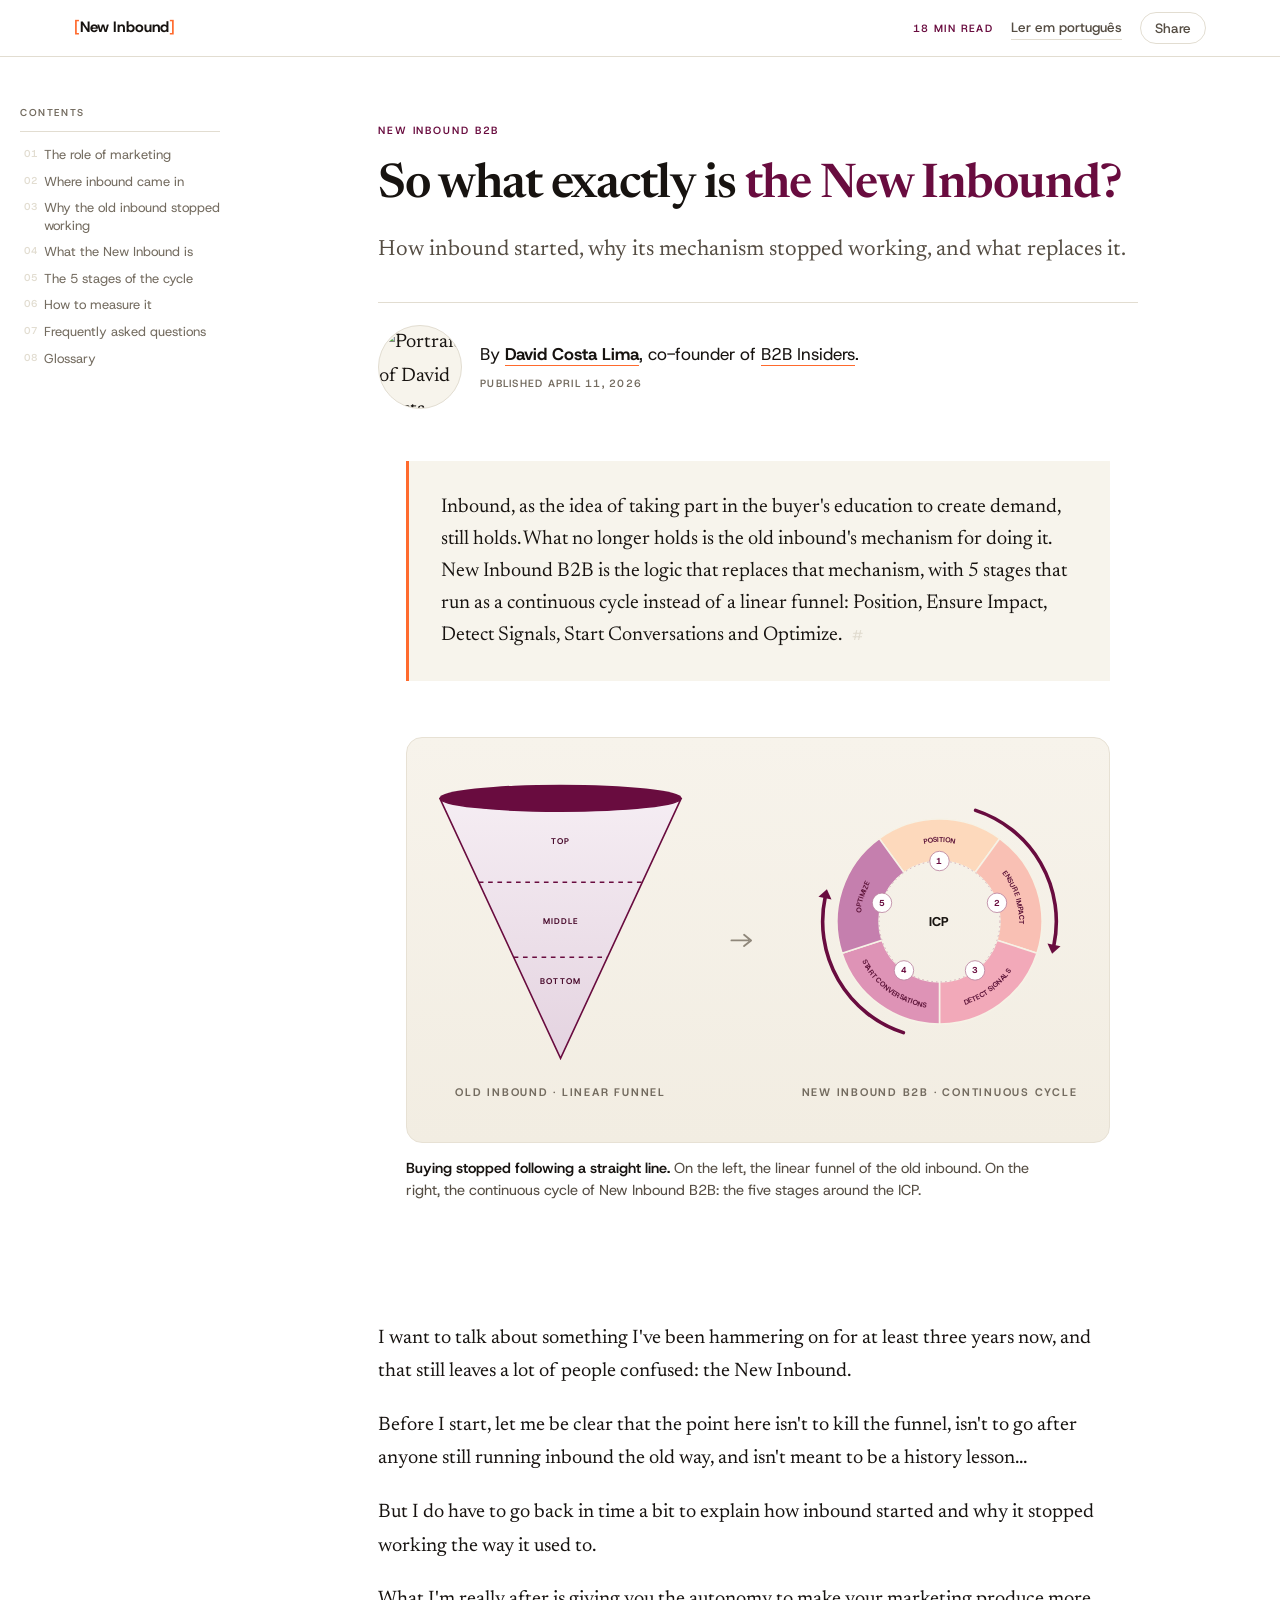
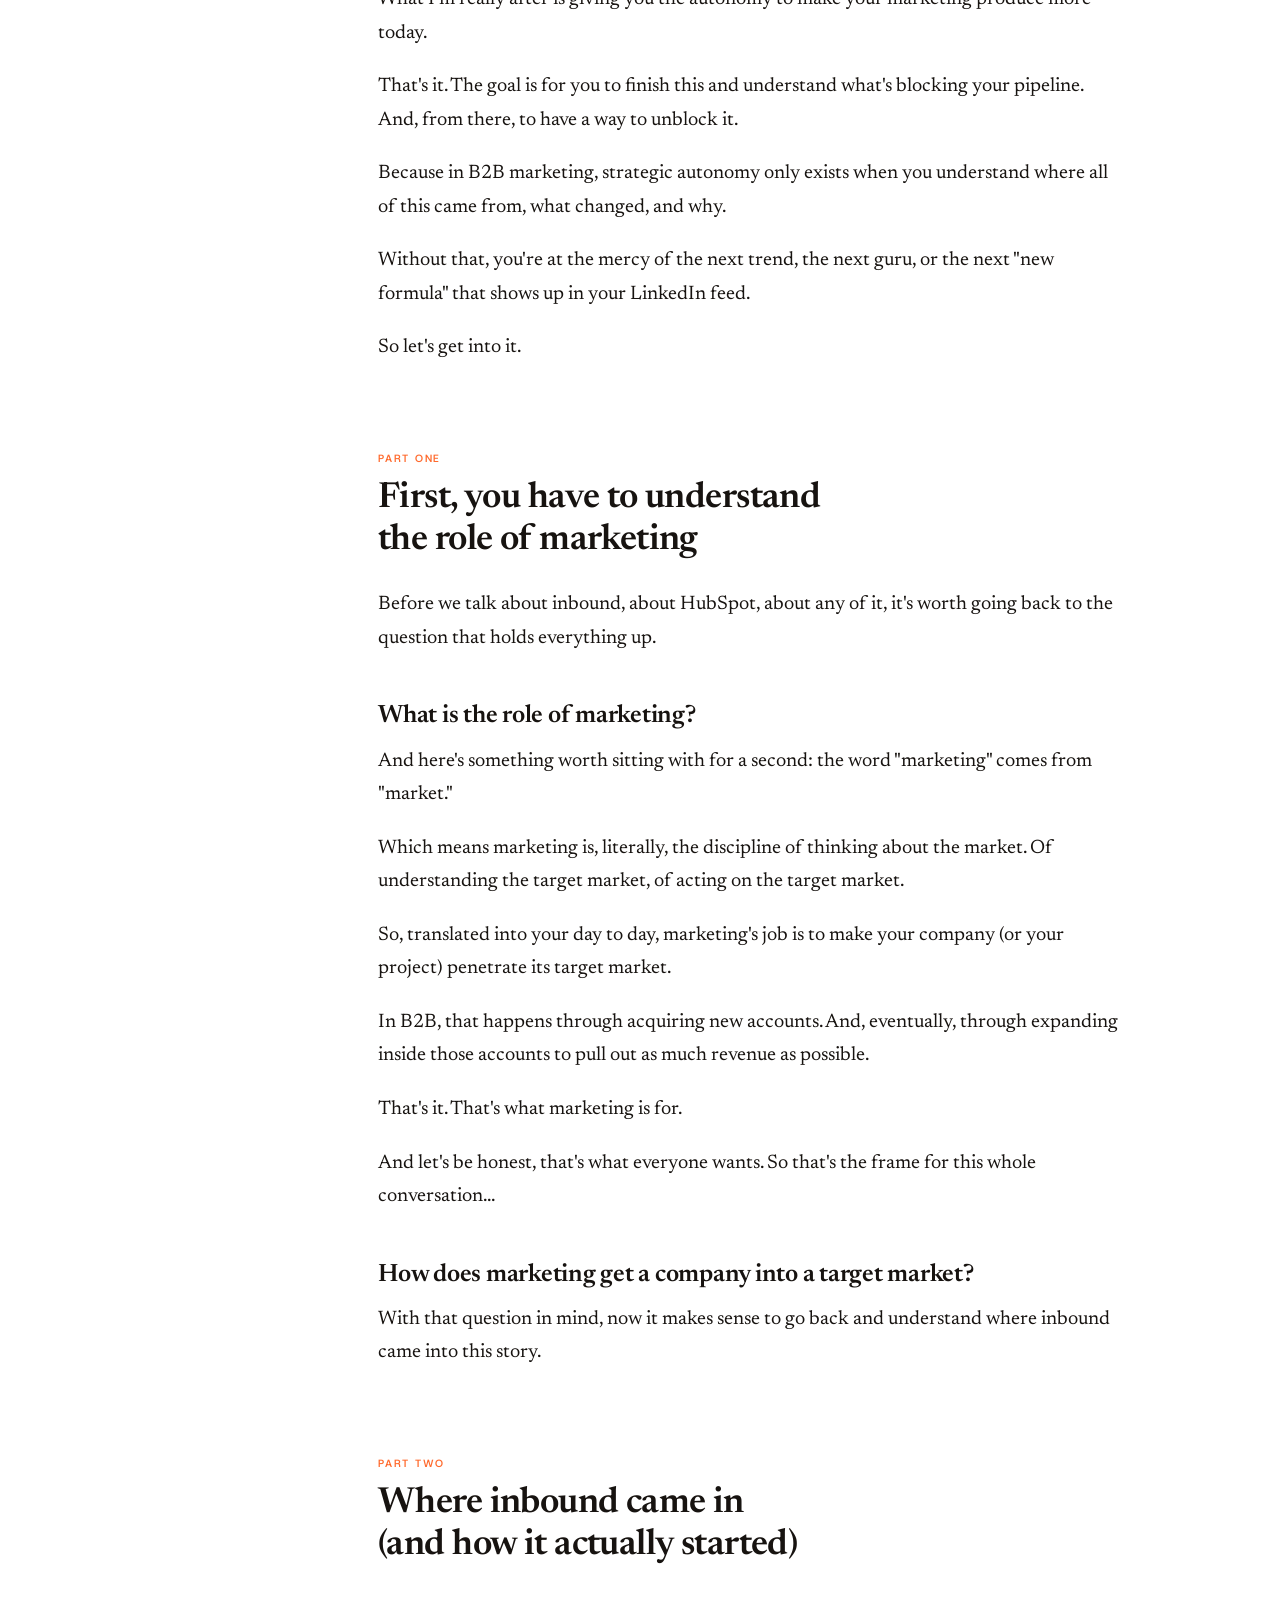
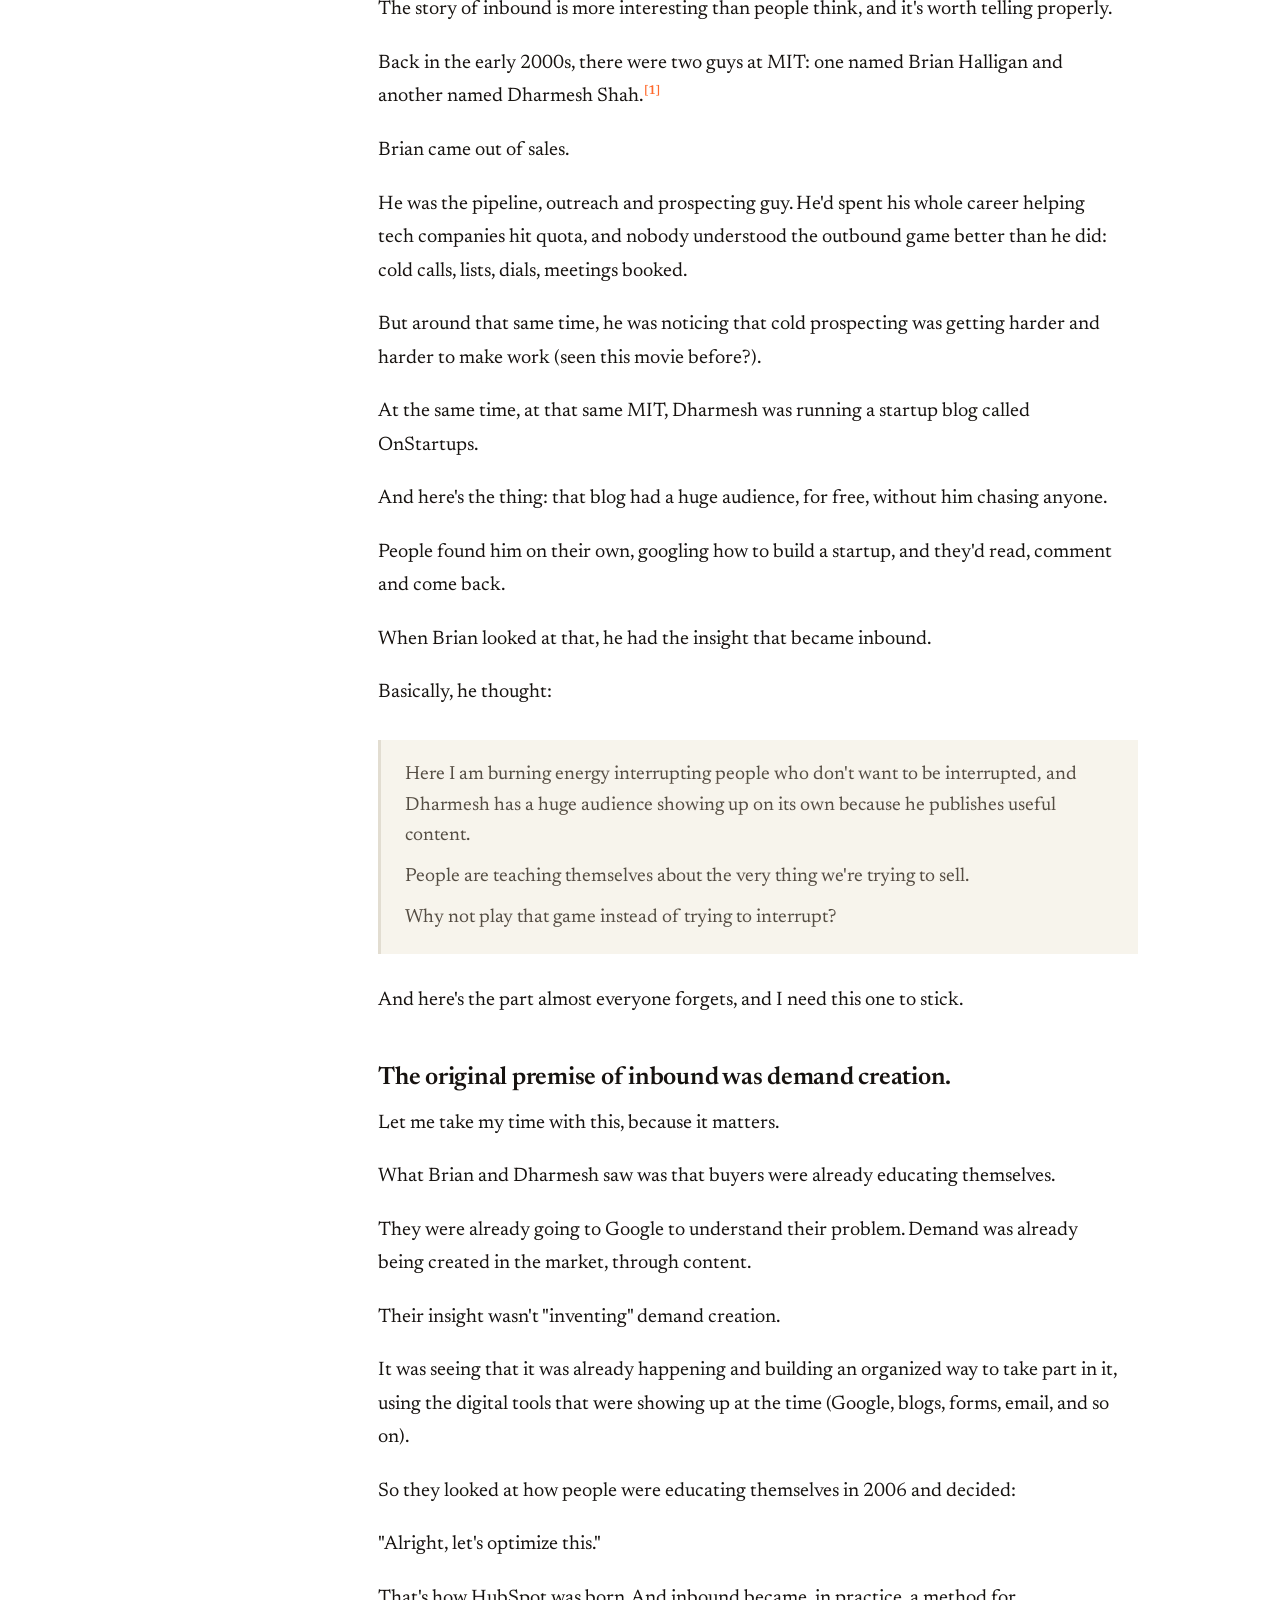
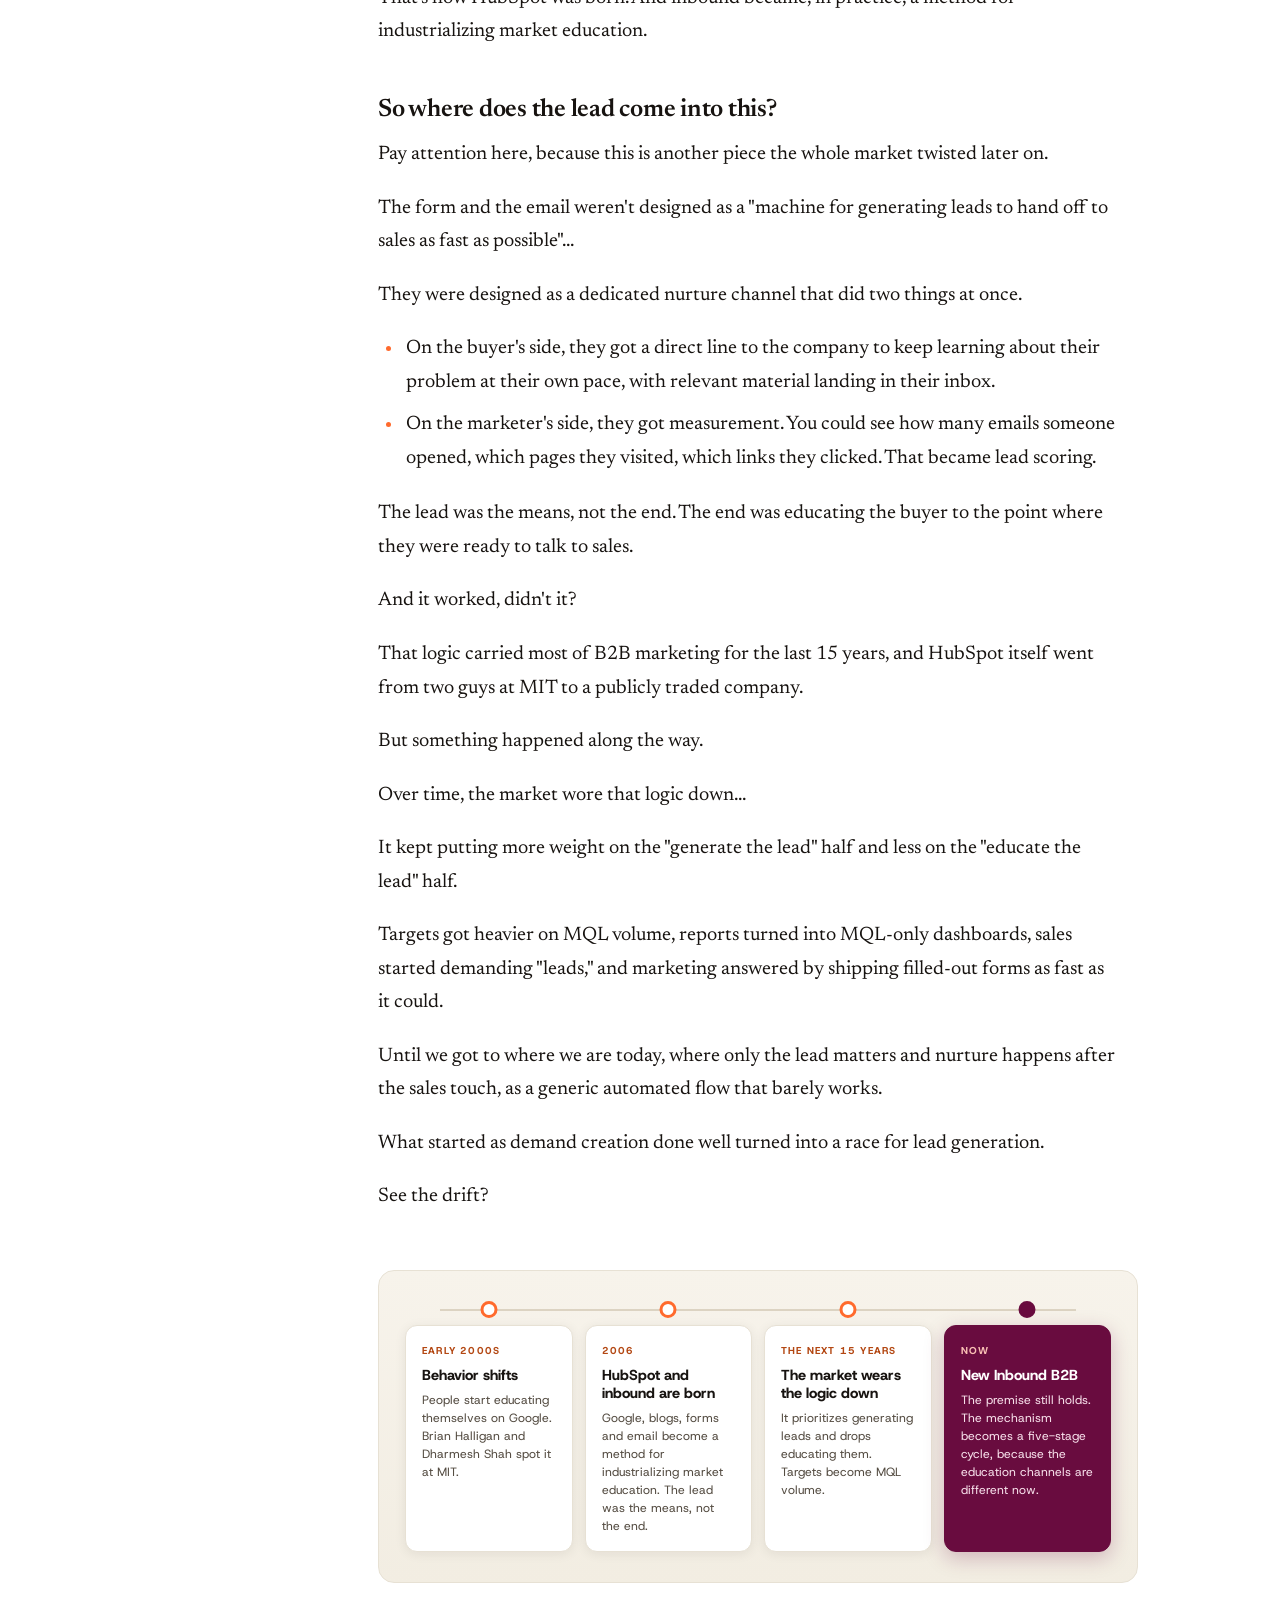
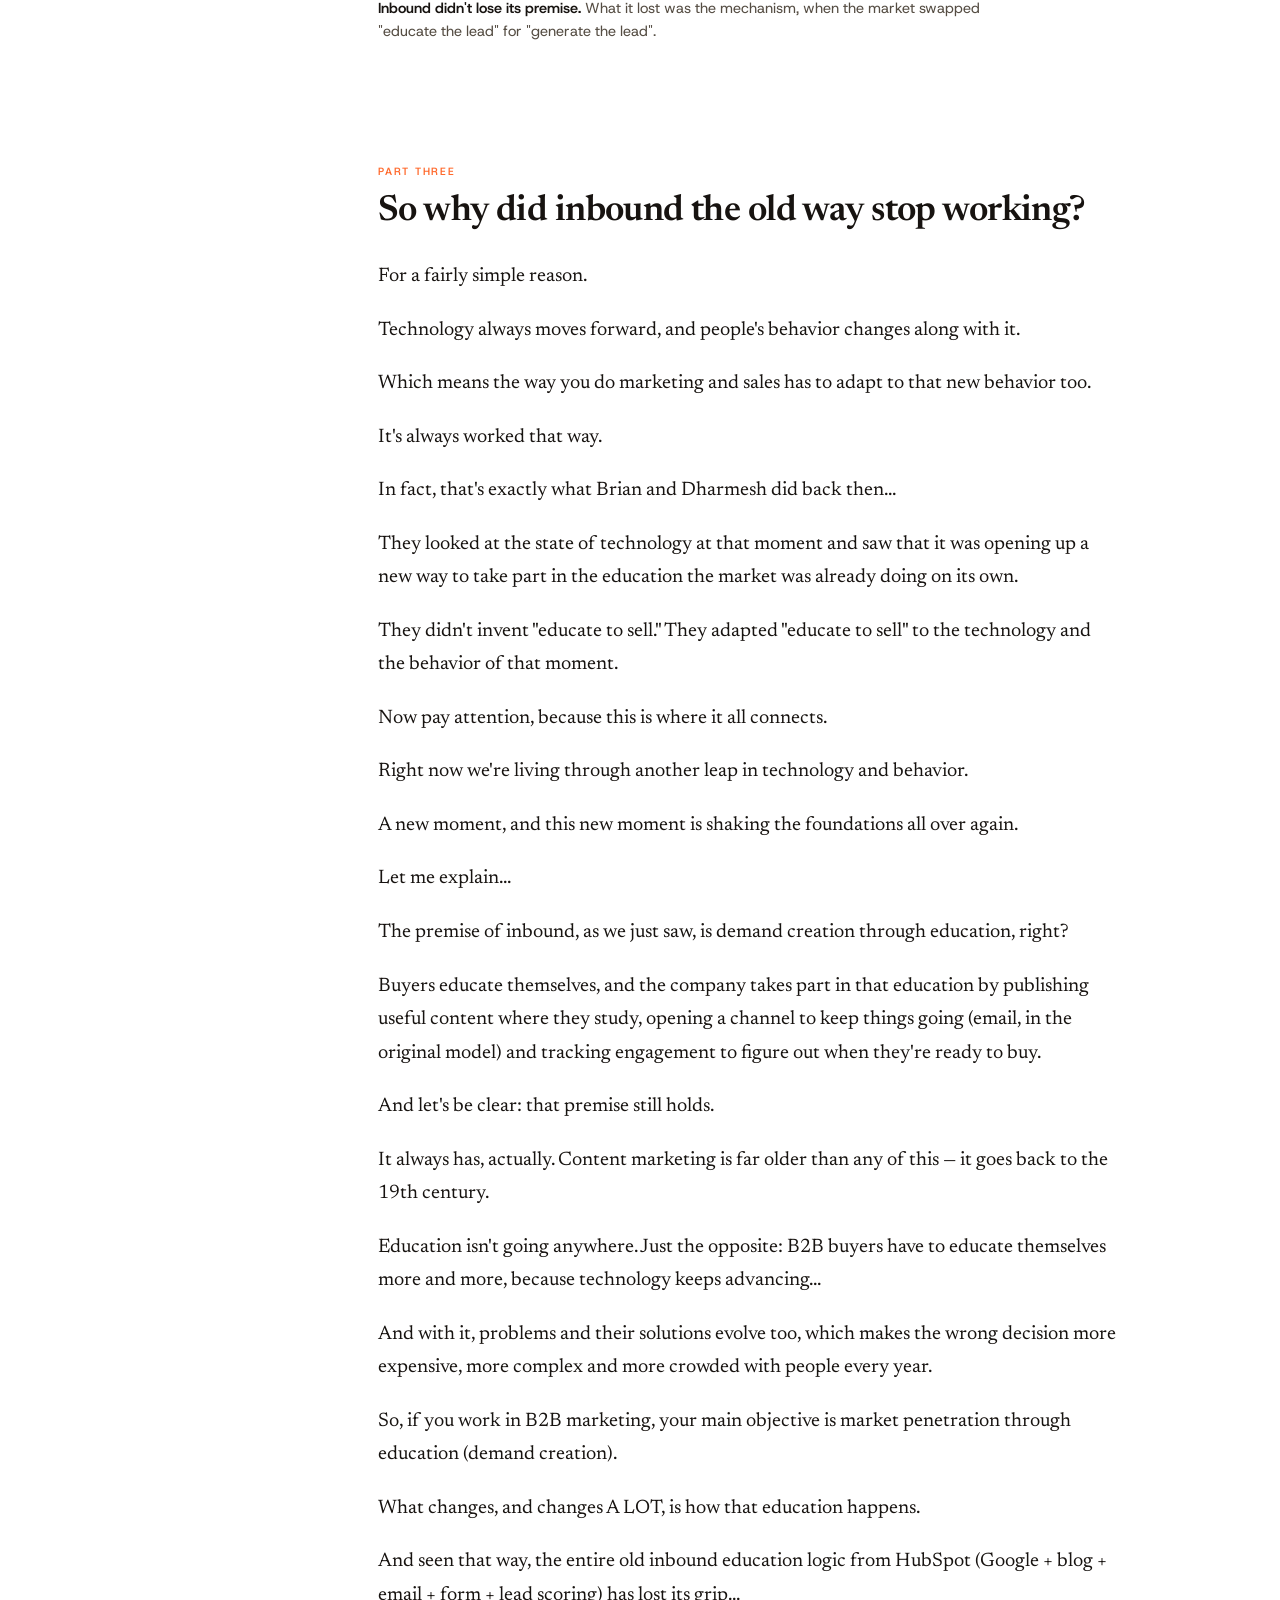
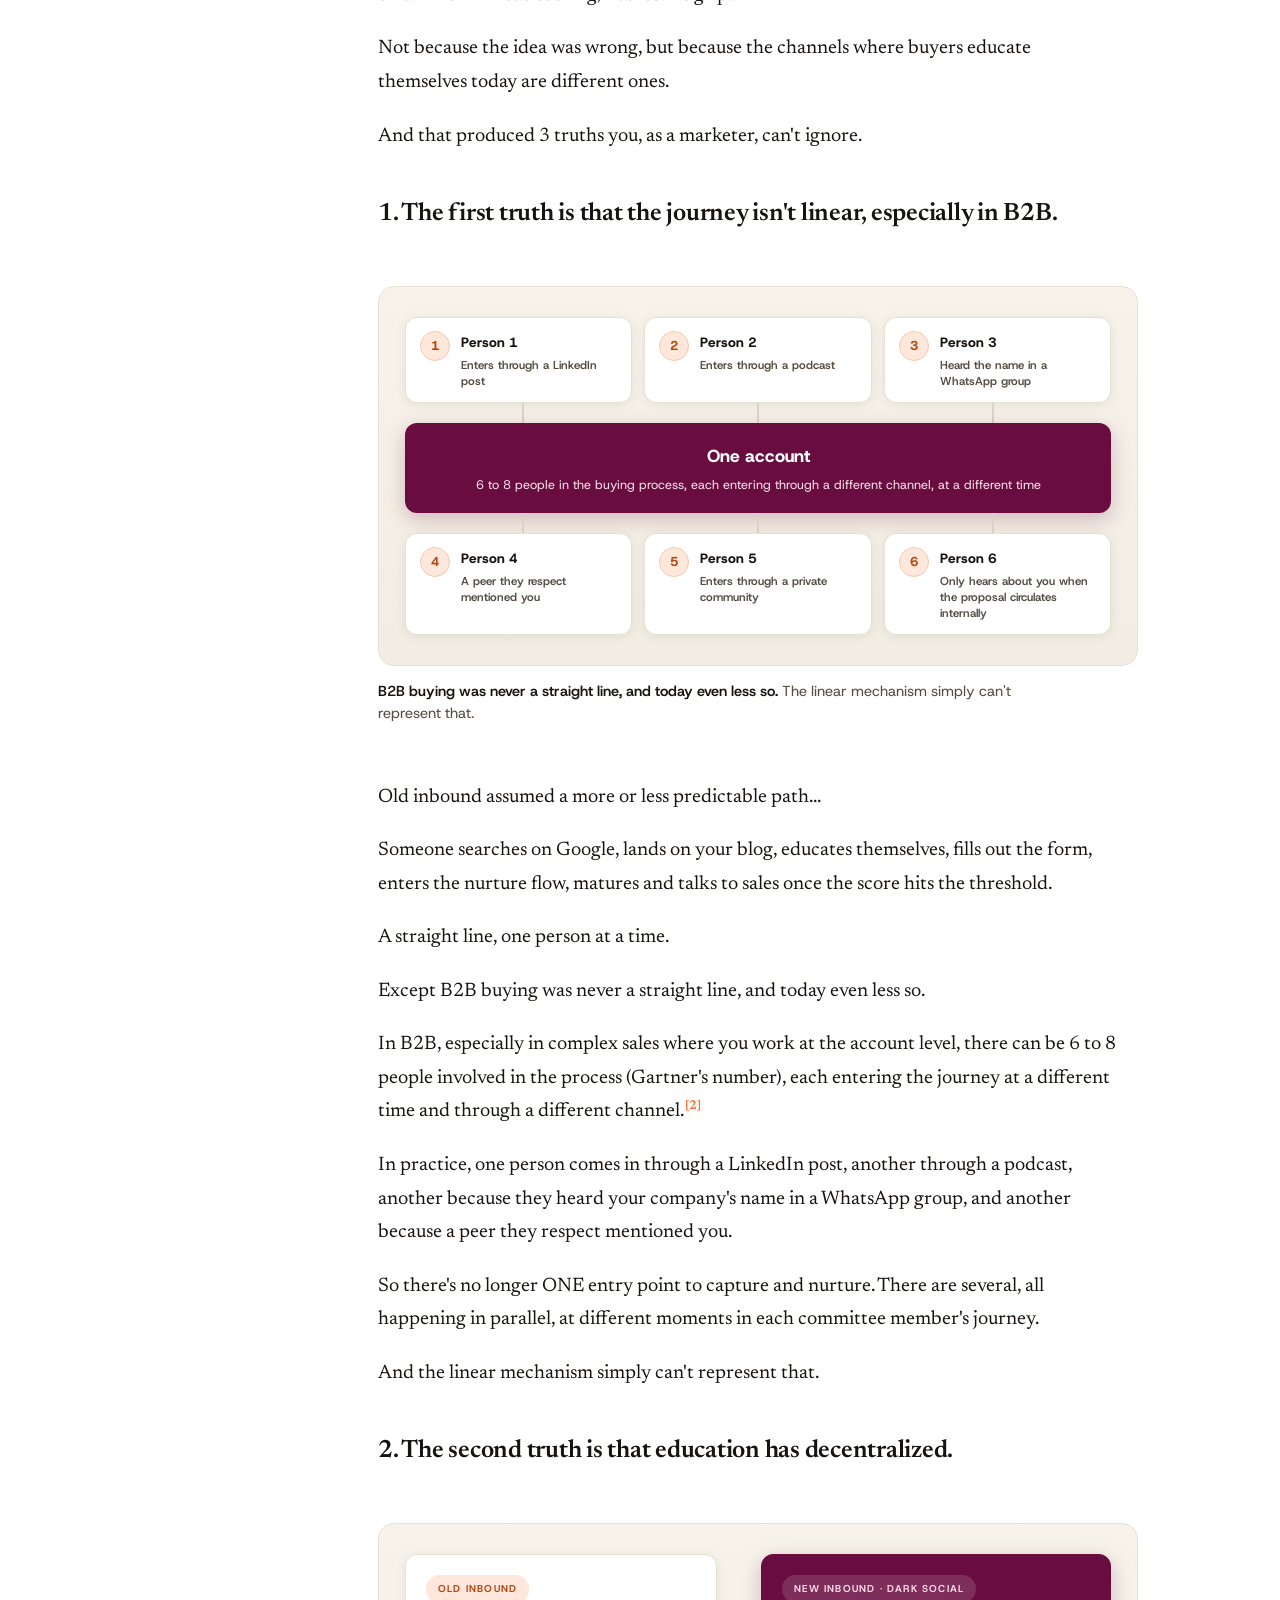
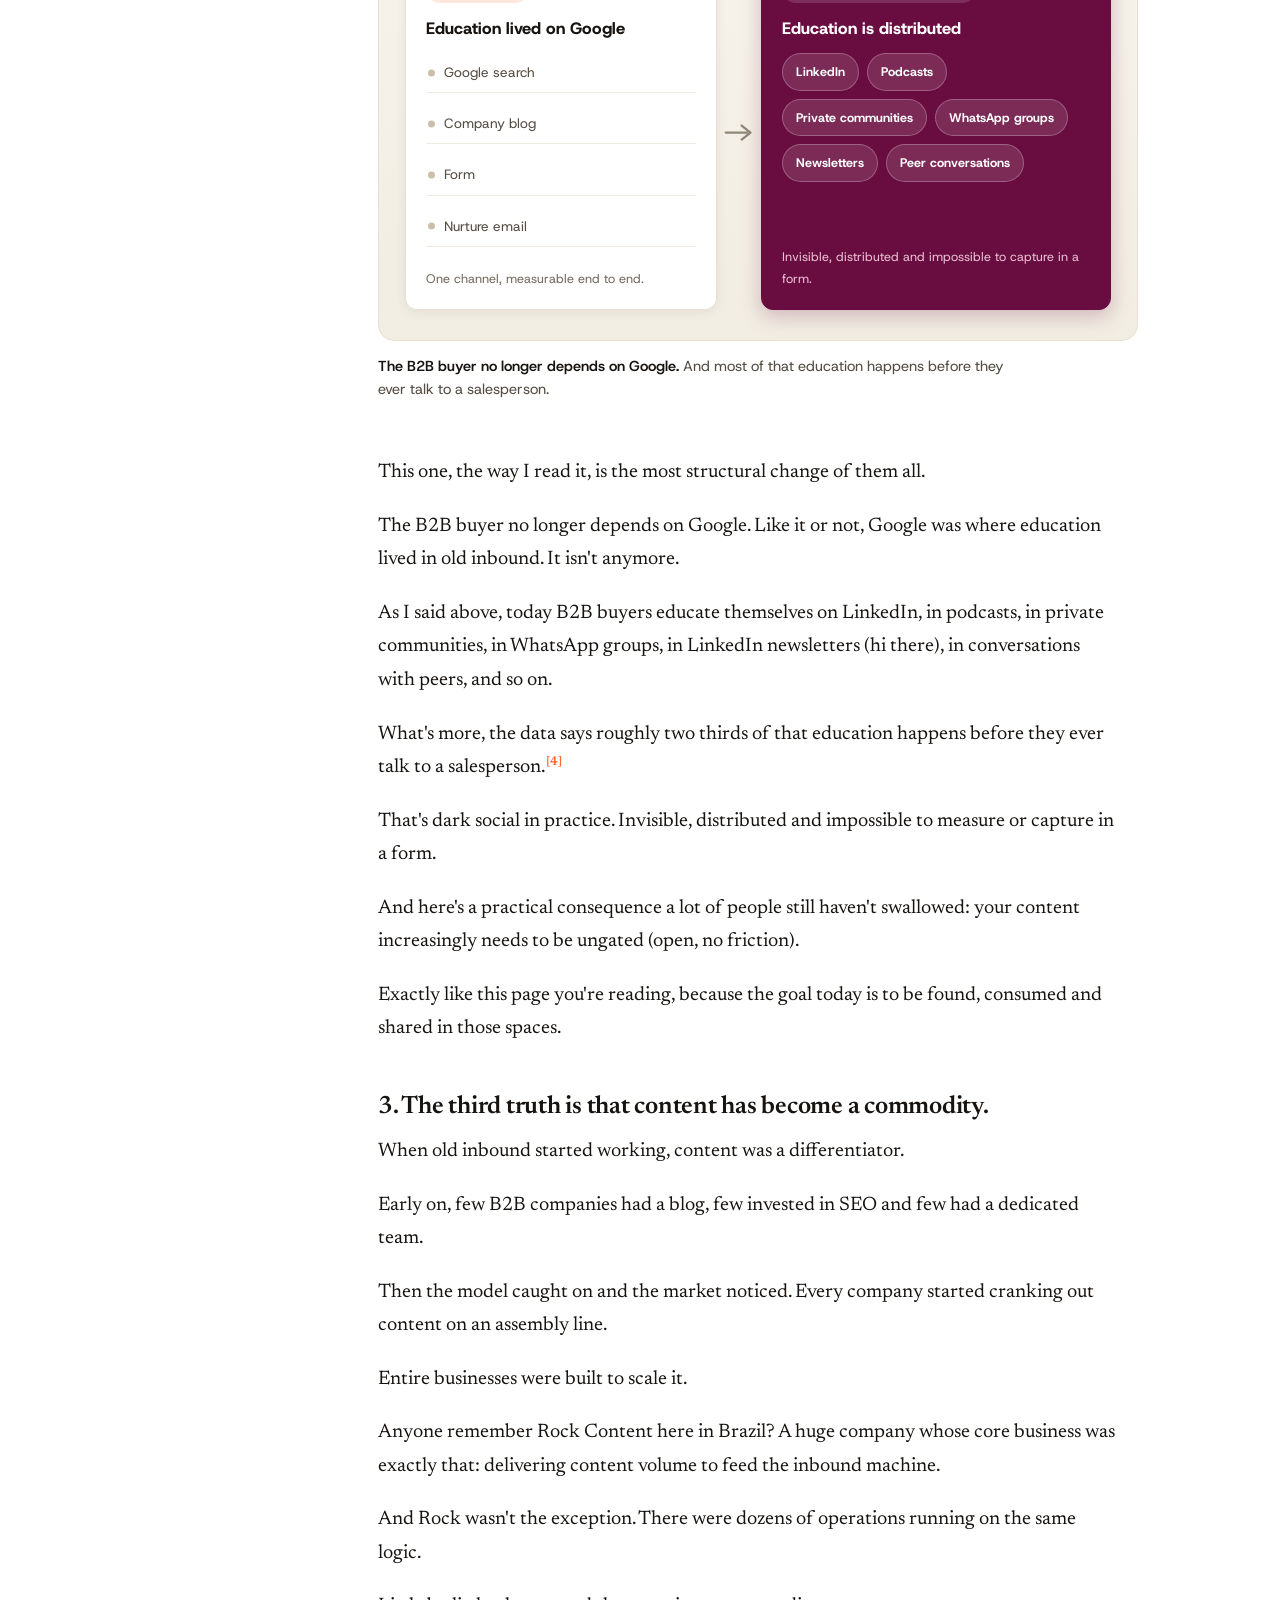
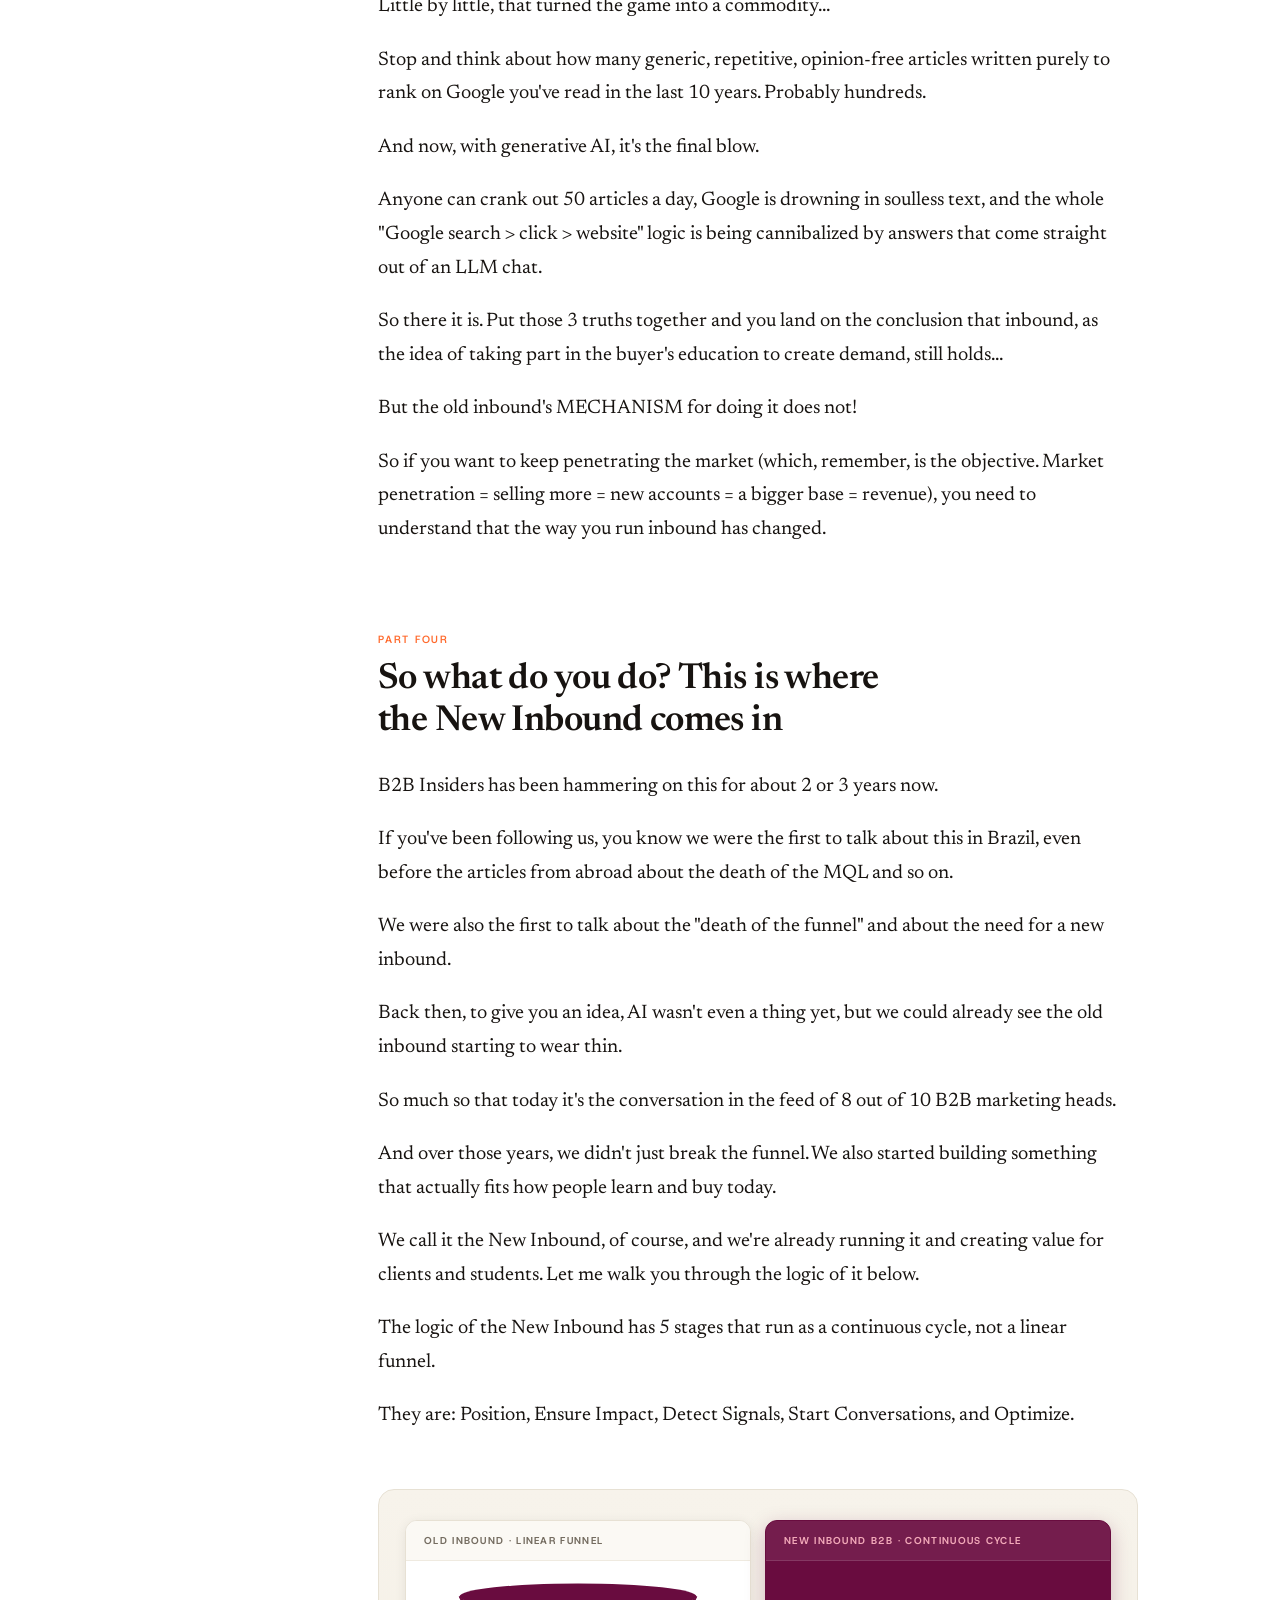
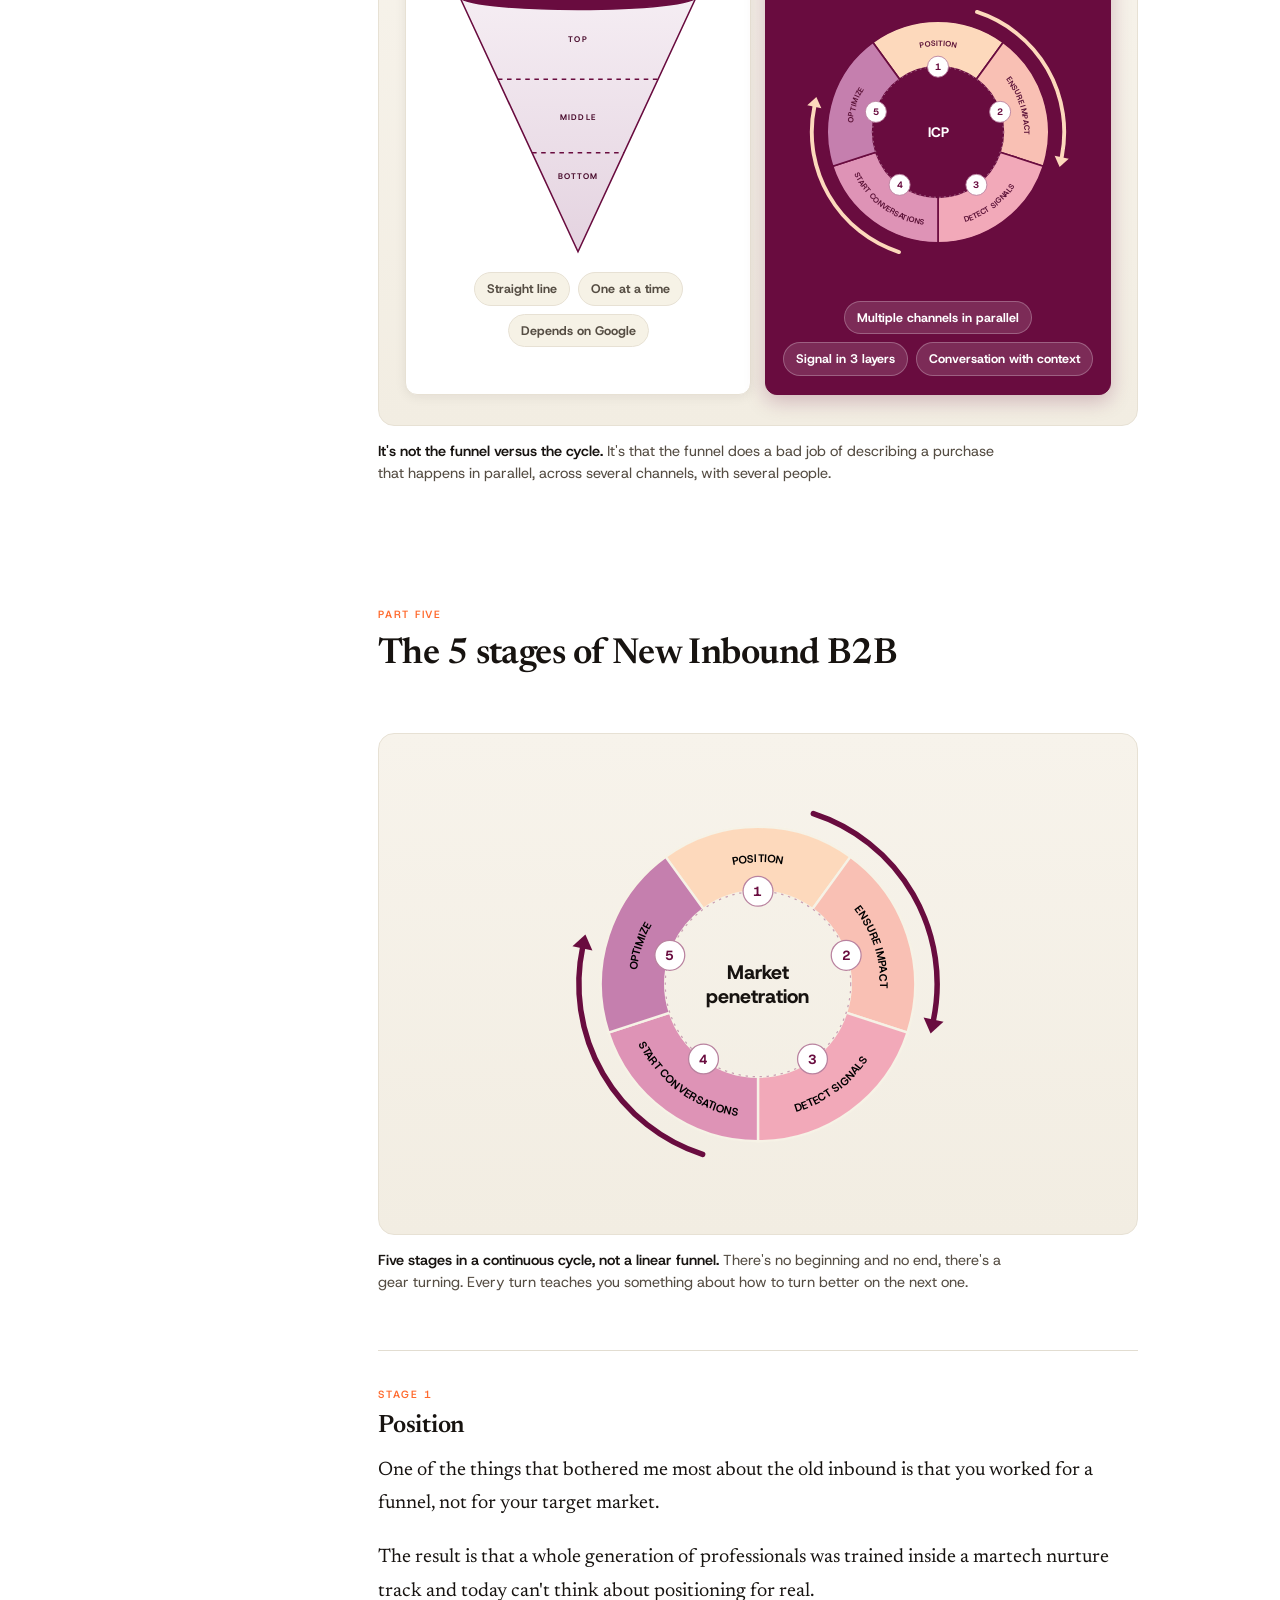
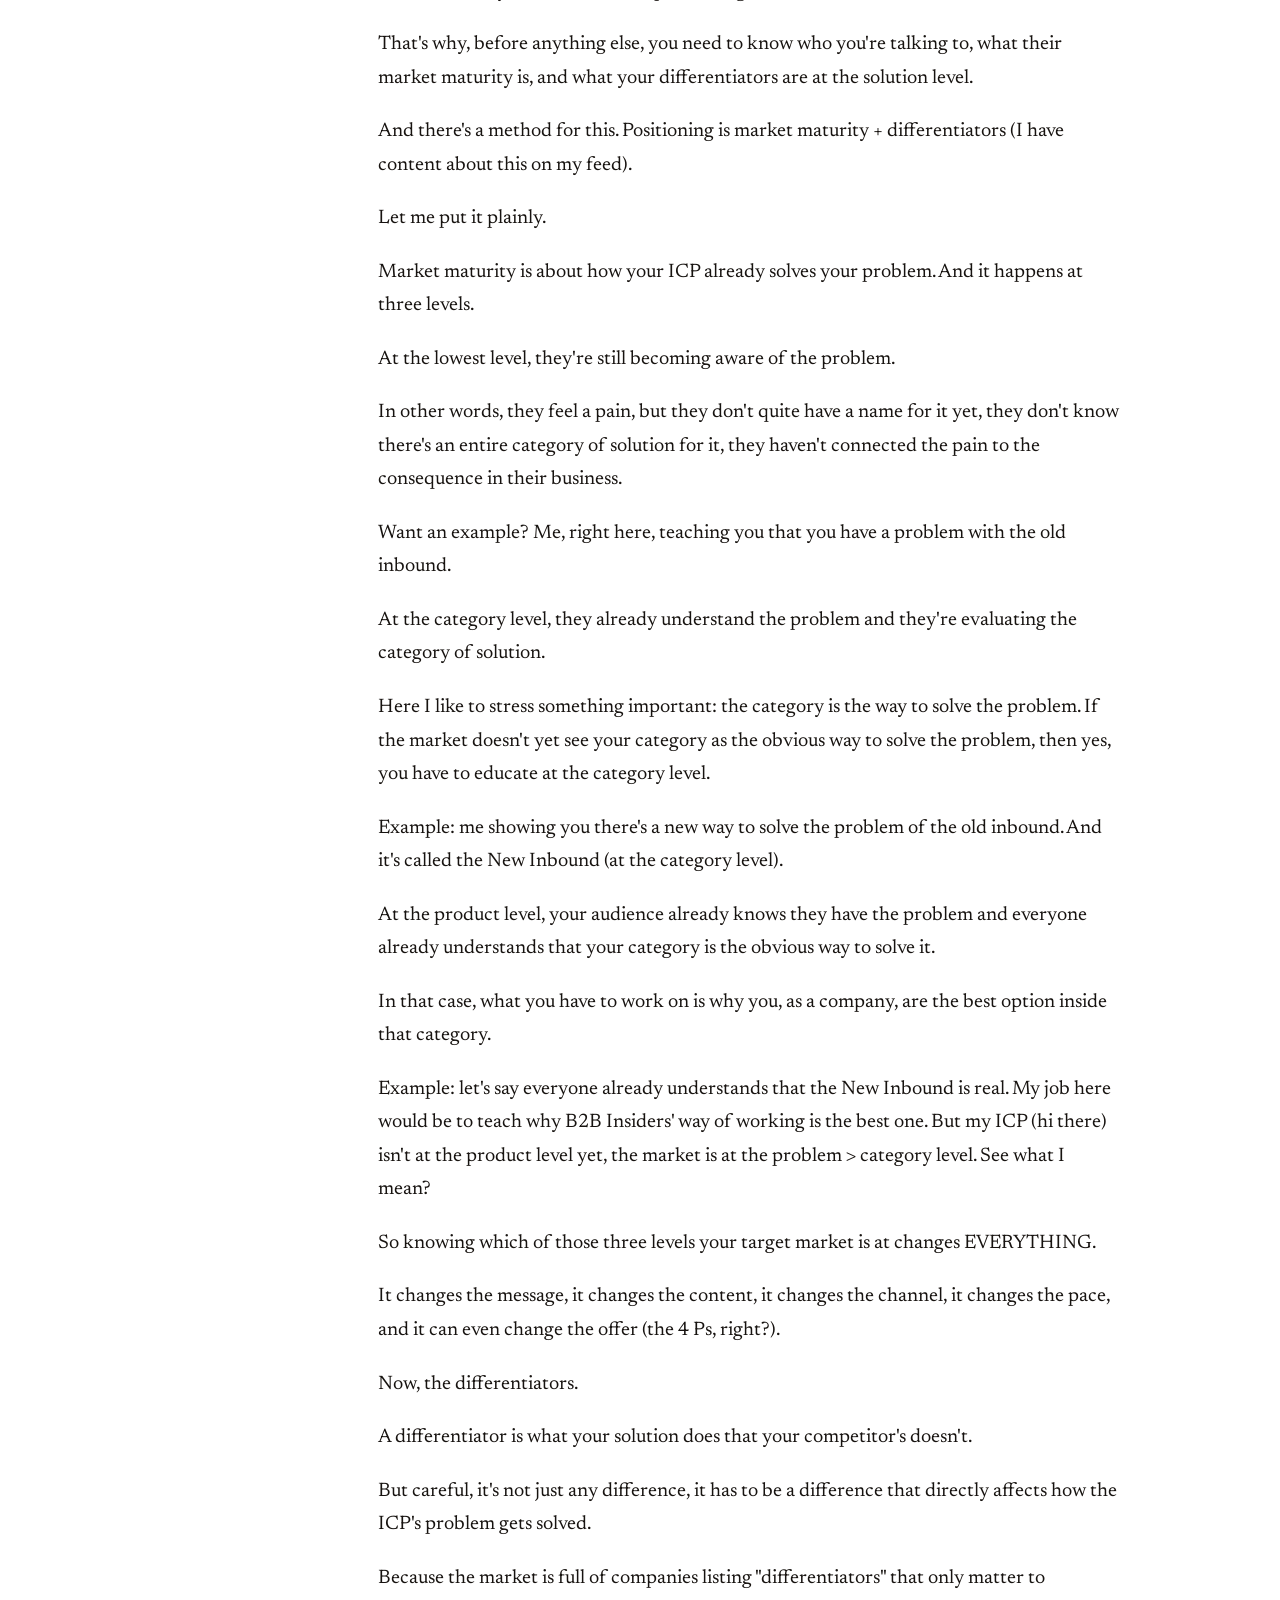
==== commit 87d87834: "Configura SEO, AEO e GA4 do Novo Inbound" ====
--- a/en/index.html
+++ b/en/index.html
@@ -23,20 +23,31 @@
 <meta content="https://novoinbound.com.br/og-novo-inbound.png" property="og:image"/>
 <meta content="1200" property="og:image:width"/>
 <meta content="630" property="og:image:height"/>
+<meta content="New Inbound B2B: from the linear funnel to a continuous five-stage cycle." property="og:image:alt"/>
 <meta content="2026-04-11" property="article:published_time"/>
-<meta content="2026-08-01" property="article:modified_time"/>
+<meta content="2026-08-02" property="article:modified_time"/>
 <meta content="https://www.linkedin.com/in/dacarjb/" property="article:author"/>
 <meta content="summary_large_image" name="twitter:card"/>
 <meta content="What Is the New Inbound, Really?" name="twitter:title"/>
+<meta content="How inbound started, why its mechanism stopped working and what replaces it." name="twitter:description"/>
 <meta content="https://novoinbound.com.br/og-novo-inbound.png" name="twitter:image"/>
+<meta content="New Inbound B2B: from the linear funnel to a continuous five-stage cycle." name="twitter:image:alt"/>
 <meta content="#FFFFFF" name="theme-color"/>
+<!-- Google tag (gtag.js) -->
+<script async src="https://www.googletagmanager.com/gtag/js?id=G-CRNRDWTCL9"></script>
+<script>
+window.dataLayer=window.dataLayer||[];
+function gtag(){dataLayer.push(arguments);}
+gtag('js',new Date());
+gtag('config','G-CRNRDWTCL9');
+</script>
 <link href="/favicon.svg" rel="icon" type="image/svg+xml"/>
 <link href="https://fonts.googleapis.com" rel="preconnect"/>
 <link crossorigin="" href="https://fonts.gstatic.com" rel="preconnect"/>
-<link href="https://fonts.googleapis.com/css2?family=Host+Grotesk:ital,wght@0,300..800;1,300..800&amp;family=Newsreader:ital,opsz,wght@0,6..72,300..700;1,6..72,300..700&amp;display=swap" rel="stylesheet"/>
-<link href="/nib.css?v=3" rel="stylesheet"/>
+<link href="https://fonts.googleapis.com/css2?family=Host+Grotesk:ital,wght@0,400..800;1,400&amp;family=Newsreader:opsz,wght@6..72,600&amp;display=swap" rel="stylesheet"/>
+<link href="/nib.css?v=4" rel="stylesheet"/>
 <style>h1{font-size:clamp(34px,5vw,48px)}.brk{width:auto!important;margin-left:0!important}@media (max-width:420px){.tb-a::after{content:"PT"}}</style>
-<script type="application/ld+json">{"@context":"https://schema.org","@graph":[{"@type":"Person","@id":"https://novoinbound.com.br/#david","name":"David Costa Lima","jobTitle":"Co-founder","url":"https://b2binsiders.com.br","image":"https://novoinbound.com.br/david-costa-lima.jpg","worksFor":{"@id":"https://novoinbound.com.br/#b2bi"},"knowsAbout":["B2B demand generation","Inbound marketing","Positioning","Complex sales"],"sameAs":["https://www.linkedin.com/in/dacarjb/","https://b2binsiders.com.br"]},{"@type":"Organization","@id":"https://novoinbound.com.br/#b2bi","name":"B2B Insiders","url":"https://b2binsiders.com.br","description":"School and consultancy for demand generation in B2B companies with complex sales.","founder":{"@id":"https://novoinbound.com.br/#david"},"sameAs":["https://www.linkedin.com/company/b2b-insiders/"]},{"@type":"Organization","@id":"https://novoinbound.com.br/#nib","name":"New Inbound B2B","alternateName":"Novo Inbound B2B","url":"https://novoinbound.com.br/","description":"B2B Insiders' proprietary methodology that organizes market penetration into a continuous cycle of five stages: Position, Ensure Impact, Detect Signals, Start Conversations and Optimize.","parentOrganization":{"@id":"https://novoinbound.com.br/#b2bi"},"founder":{"@id":"https://novoinbound.com.br/#david"}},{"@type":"WebSite","@id":"https://novoinbound.com.br/#site","url":"https://novoinbound.com.br/","name":"New Inbound B2B","inLanguage":["pt-BR","en"],"publisher":{"@id":"https://novoinbound.com.br/#b2bi"}},{"@type":"WebPage","@id":"https://novoinbound.com.br/en/#page","url":"https://novoinbound.com.br/en/","name":"What Is the New Inbound, Really?","isPartOf":{"@id":"https://novoinbound.com.br/#site"},"inLanguage":"en","datePublished":"2026-04-11","dateModified":"2026-08-02","about":{"@id":"https://novoinbound.com.br/#nib"},"primaryImageOfPage":{"@id":"https://novoinbound.com.br/en/#og"}},{"@type":"ImageObject","@id":"https://novoinbound.com.br/en/#og","url":"https://novoinbound.com.br/og-novo-inbound.png","width":1200,"height":630},{"@type":"Article","@id":"https://novoinbound.com.br/en/#article","headline":"What Is the New Inbound, Really?","description":"How inbound started, why its mechanism stopped working and what replaces it.","inLanguage":"en","isPartOf":{"@id":"https://novoinbound.com.br/#site"},"mainEntityOfPage":{"@id":"https://novoinbound.com.br/en/#page"},"author":{"@id":"https://novoinbound.com.br/#david"},"creator":{"@id":"https://novoinbound.com.br/#david"},"publisher":{"@id":"https://novoinbound.com.br/#b2bi"},"translationOfWork":{"@id":"https://novoinbound.com.br/#article"},"datePublished":"2026-04-11","dateModified":"2026-08-02","image":{"@id":"https://novoinbound.com.br/en/#og"},"timeRequired":"PT18M","about":{"@id":"https://novoinbound.com.br/#nib"},"isAccessibleForFree":true,"keywords":["new inbound","new inbound b2b","b2b demand generation","b2b inbound marketing","marketing funnel","MQL","dark social","market maturity","buying committee"],"citation":"LIMA, David Costa. What Is the New Inbound, Really? B2B Insiders, 2026. Available at: https://novoinbound.com.br/en/","encoding":{"@type":"MediaObject","encodingFormat":"text/markdown","contentUrl":"https://novoinbound.com.br/en/manifesto.md"}},{"@type":"FAQPage","@id":"https://novoinbound.com.br/en/#faq","inLanguage":"en","isPartOf":{"@id":"https://novoinbound.com.br/en/#page"},"mainEntity":[{"@type":"Question","@id":"https://novoinbound.com.br/en/#faq-o-que-e-novo-inbound","name":"What is New Inbound B2B?","acceptedAnswer":{"@type":"Answer","text":"New Inbound B2B is B2B Insiders' proprietary methodology. Its logic has 5 stages that run as a continuous cycle, not a linear funnel: 1. Position 2. Ensure Impact 3. Detect Signals 4. Start Conversations 5. Optimize It keeps inbound's original premise, demand creation through education, and swaps out the mechanism, because the channels where buyers educate themselves today are different ones."}},{"@type":"Question","@id":"https://novoinbound.com.br/en/#faq-inbound-morreu","name":"Is inbound marketing dead?","acceptedAnswer":{"@type":"Answer","text":"No. Inbound as an idea, taking part in the buyer's education to create demand, still holds. What doesn't hold is the old inbound mechanism for doing it. Google, blogs, email, forms and lead scoring lost traction, not because the idea was wrong, but because the channels where buyers educate themselves today are different ones."}},{"@type":"Question","@id":"https://novoinbound.com.br/en/#faq-papel-do-marketing","name":"What is the role of marketing?","acceptedAnswer":{"@type":"Answer","text":"The word marketing comes from market. Marketing is, literally, the discipline of thinking about the market. In day-to-day terms, marketing's job is to get your company into its target market. In B2B that happens through acquiring new accounts and, eventually, through expansion inside those accounts."}},{"@type":"Question","@id":"https://novoinbound.com.br/en/#faq-por-que-parou","name":"Why did the old way of doing inbound stop working?","acceptedAnswer":{"@type":"Answer","text":"Because of three truths that changed the game. 1. The journey isn't linear. 2. Buyer education decentralized, moving off Google and onto LinkedIn, podcasts, communities and WhatsApp groups. 3. Content became a commodity, and generative AI sped that up."}},{"@type":"Question","@id":"https://novoinbound.com.br/en/#faq-quantas-pessoas-compra-b2b","name":"How many people are involved in a B2B purchase?","acceptedAnswer":{"@type":"Answer","text":"In complex sales, where you work at the account level, 6 to 8 people can be involved in the process, according to Gartner. Each one enters the journey at a different moment and through a different channel. There's no single entry point left to capture and nurture."}},{"@type":"Question","@id":"https://novoinbound.com.br/en/#faq-dark-social","name":"What is dark social?","acceptedAnswer":{"@type":"Answer","text":"It's where B2B buyer education happens today and the company can't see any of it: LinkedIn, podcasts, private communities, WhatsApp groups, newsletters and conversations with peers. Invisible, distributed and impossible to measure or capture behind a form. That's why content increasingly has to be ungated, meaning open and frictionless."}},{"@type":"Question","@id":"https://novoinbound.com.br/en/#faq-maturidade-de-mercado","name":"What is market maturity?","acceptedAnswer":{"@type":"Answer","text":"It's about how your ICP already solves the problem you solve, and it works on three levels. 1. Problem: they feel the pain but don't have a name for it. 2. Category: they understand the problem and are weighing ways to solve it. 3. Product: they know they have the problem and understand the category, so the contest is between vendors. Knowing which level your target market is at changes the message, the content, the channel, the pace, and it can even change the offer."}},{"@type":"Question","@id":"https://novoinbound.com.br/en/#faq-camadas-de-metrica","name":"What are invisible, visible and intent metrics?","acceptedAnswer":{"@type":"Answer","text":"They're the three metric layers of New Inbound B2B, separated by one simple question: what do I know about whoever generated this signal? 1. Invisible: you measure the signal but you don't know who the person is, like a podcast play or a post impression. 2. Visible: the behavior gives you their name, like a like or a comment. 3. Intent: they hand you their contact information on their own."}},{"@type":"Question","@id":"https://novoinbound.com.br/en/#faq-mql","name":"Is the MQL dead?","acceptedAnswer":{"@type":"Answer","text":"What died was the race for MQL volume, which pushed marketing to prioritize generating leads and give up on educating them. The high-intent metric, a demo request or a sales inquiry, is the closest thing to an MQL, with one important difference: here the person asked, marketing didn't graduate them with a score."}},{"@type":"Question","@id":"https://novoinbound.com.br/en/#faq-criacao-captura","name":"What's the difference between demand creation and demand capture?","acceptedAnswer":{"@type":"Answer","text":"Demand creation happens in Ensure Impact, when you take up space in the buyer's dark social and build awareness, consideration and trust. Demand capture happens in Start Conversations. The bridge between the two, which in 2006 was a lead nurtured by email until it ripened, now has to be built on the real signals your ICP leaves along the way."}},{"@type":"Question","@id":"https://novoinbound.com.br/en/#faq-o-que-e-inbound-marketing","name":"What is inbound marketing?","acceptedAnswer":{"@type":"Answer","text":"It's the strategy created in 2006 by Brian Halligan and Dharmesh Shah, the founders of HubSpot, to attract buyers with useful content instead of interrupting them with ads. The premise is to take part in educating the people who have the problem, so you're remembered when the moment to buy arrives. That premise still holds. What aged badly was the mechanism of Google, blogs, forms and email, because B2B buyers started educating themselves on other channels. That update is what this page describes."}},{"@type":"Question","@id":"https://novoinbound.com.br/en/#faq-4-etapas-inbound-marketing","name":"What are the 4 stages of inbound marketing?","acceptedAnswer":{"@type":"Answer","text":"In HubSpot's classic model, the four stages are: 1. Attract visitors with content. 2. Convert the visitor into a lead through a form. 3. Close the sale with nurturing. 4. Delight the customer so they refer you. That model assumes the journey is linear and the form is the front door. In complex B2B sales both premises stopped holding, and that's why the New Inbound B2B cycle works with five different stages: Position, Ensure Impact, Detect Signals, Start Conversations and Optimize."}},{"@type":"Question","@id":"https://novoinbound.com.br/en/#faq-3-etapas-funil-marketing","name":"What are the 3 stages of a marketing funnel?","acceptedAnswer":{"@type":"Answer","text":"The classic funnel splits the journey into top, middle and bottom. 1. Top: the person finds out they have a problem. 2. Middle: they weigh the ways to solve it. 3. Bottom: they decide who to solve it with. The split still helps organize content, but as a picture of B2B buying it has aged, because the people on the committee enter the journey at different moments and through different channels and nobody walks straight down. That's why New Inbound B2B works as a continuous cycle instead of a funnel."}},{"@type":"Question","@id":"https://novoinbound.com.br/en/#faq-4-etapas-funil-vendas","name":"What are the 4 stages of a sales funnel?","acceptedAnswer":{"@type":"Answer","text":"In the most common model: 1. Prospecting 2. Qualification 3. Proposal 4. Closing Some people compress it into 3 phases, merging qualification and proposal into an evaluation stage, and others stretch it to 5 or 7, but the logic is always the same: the deal moves through stages until it closes. As a pipeline management tool, the sales funnel is still useful. What changed is what goes into it: instead of an MQL graduated by a score, a conversation started with context, built on a real signal from your ICP."}},{"@type":"Question","@id":"https://novoinbound.com.br/en/#faq-o-que-e-marketing-b2b","name":"What is B2B marketing?","acceptedAnswer":{"@type":"Answer","text":"It's the marketing of a company that sells to other companies. The difference from B2C isn't cosmetic, because in B2B the decision is collective, the cycle is longer and the deal size is bigger, and that changes channel, message and metric. And B2B isn't one single block. The bigger the deal size and the more complex the sale, the less the purchase looks like a click and the more it looks like a project. New Inbound B2B was designed for that complex sales scenario."}},{"@type":"Question","@id":"https://novoinbound.com.br/en/#faq-b2b-em-compras","name":"What does B2B mean in procurement?","acceptedAnswer":{"@type":"Answer","text":"B2B stands for business to business, the transaction where both the buyer and the seller are companies. In procurement, the term separates corporate purchasing, which involves requirements, budget and sign-off from more than one department, from consumer buying. That approval structure is what makes the sale complex, because every department involved has a different pain and a different veto power, and it's exactly what the linear funnel can't describe."}},{"@type":"Question","@id":"https://novoinbound.com.br/en/#faq-etapas-compra-b2b","name":"What are the stages of the B2B buying process?","acceptedAnswer":{"@type":"Answer","text":"Gartner maps six jobs the buyer has to complete: 1. Identify the problem 2. Explore solutions 3. Build requirements 4. Select the supplier 5. Validate the choice 6. Create internal consensus The part that changes the game is that these jobs don't happen in sequence. The committee revisits each one several times, on channels the company can't see, and that's why a complex sales cycle takes months and the rep shows up late in the story."}},{"@type":"Question","@id":"https://novoinbound.com.br/en/#faq-geracao-de-demanda","name":"What is demand generation?","acceptedAnswer":{"@type":"Answer","text":"Demand generation is the discipline that works demand end to end, in four moves that run in parallel: 1. Create demand by educating the people who aren't buying yet. 2. Capture the ones who've started actively looking. 3. Convert demand into revenue. 4. Expand inside the accounts that became customers. The difference from lead generation is scope. Generating leads is a capture tactic, while generating demand includes educating the vast majority of the market that isn't in buying mode yet, and that's the part where most B2B operations fall short."}},{"@type":"Question","@id":"https://novoinbound.com.br/en/#faq-demanda-b2b","name":"What is B2B demand?","acceptedAnswer":{"@type":"Answer","text":"It's the willingness of companies to invest in a solution to a business problem. The most useful yardstick for reading that demand is the 95/5 rule, from the Ehrenberg-Bass Institute: at any given moment, roughly 5% of the market is actively buying, and the other 95% will only enter buying mode in the future. Companies that fight over the 5% alone compete on price against every competitor at once. Companies that educate the 95% show up at the future purchase as the option considered first."}},{"@type":"Question","@id":"https://novoinbound.com.br/en/#faq-sigla-mql","name":"What does MQL stand for?","acceptedAnswer":{"@type":"Answer","text":"MQL stands for Marketing Qualified Lead, the lead marketing has qualified. In practice, it's the person who hit a behavior score threshold in lead scoring and got passed to the sales team. The problem isn't the acronym, it's what it turned into: a volume target. When the target becomes MQL volume, marketing trades educating the market for harvesting forms, and that's exactly the race that wore out old inbound."}},{"@type":"Question","@id":"https://novoinbound.com.br/en/#faq-mql-sql","name":"What is an MQL and an SQL?","acceptedAnswer":{"@type":"Answer","text":"An MQL is a lead marketing qualified with a behavior score. An SQL is a Sales Qualified Lead, a lead the sales team reviewed and accepted as a real pipeline opportunity. The handoff from MQL to SQL is where the classic model leaks the most, because a good share of MQLs never become SQLs: the person downloaded something out of curiosity, the score went up, and buying intent was never there. A visible signal from someone who fits your ICP says more than a score."}},{"@type":"Question","@id":"https://novoinbound.com.br/en/#faq-mql-icp","name":"What's the difference between MQL and ICP?","acceptedAnswer":{"@type":"Answer","text":"They're different dimensions. ICP is fit: the account has the characteristics that make it prone to the problem you solve, and that doesn't change with engagement. MQL is signal: a behavior score that tries to estimate interest. An account can fit your ICP and never have engaged, because the moment to buy hasn't come yet, and a lead can engage a lot without fitting your ICP. The job of demand generation is to create signals inside the ICP, without confusing the two."}},{"@type":"Question","@id":"https://novoinbound.com.br/en/#faq-3-tipos-de-leads","name":"What are the 3 types of leads?","acceptedAnswer":{"@type":"Answer","text":"The most common classification splits them into cold, warm and hot leads, by how much interest they've shown. Another usual one is MQL, SQL and PQL, by who owns the qualification: marketing, sales or the product itself. In New Inbound B2B, the division that guides the operation is a different one, the three metric layers. What matters isn't the lead's label, it's what you know about whoever generated the signal: nothing at the invisible layer, name and company at the visible one, a request for contact at the intent one."}}]},{"@type":"HowTo","@id":"https://novoinbound.com.br/en/#howto","name":"The 5 stages of New Inbound B2B","description":"The New Inbound B2B cycle has five stages that run continuously, not as a linear funnel.","inLanguage":"en","about":{"@id":"https://novoinbound.com.br/#nib"},"step":[{"@type":"HowToStep","position":1,"name":"Position","text":"Know who you're talking to, what their market maturity is and what your differentiators are at the solution level. Positioning is market maturity plus differentiators.","url":"https://novoinbound.com.br/en/#etapa-posicionar"},{"@type":"HowToStep","position":2,"name":"Ensure Impact","text":"Make sure your message, your content and your brand consistently reach the eyes and ears of the ICP, taking up space in their dark social. This is where demand creation really happens.","url":"https://novoinbound.com.br/en/#etapa-garantir-impacto"},{"@type":"HowToStep","position":3,"name":"Detect Signals","text":"Read at scale the signals the market leaves: likes, comments, shares, site visits, engagement with a thought leader on your team, poll answers, webinar attendance.","url":"https://novoinbound.com.br/en/#etapa-detectar-sinais"},{"@type":"HowToStep","position":4,"name":"Start Conversations","text":"With a signal detected, start a conversation, through inbound or through outbound with context. This is the part that connects demand creation to demand capture.","url":"https://novoinbound.com.br/en/#etapa-iniciar-conversas"},{"@type":"HowToStep","position":5,"name":"Optimize","text":"Close the cycle by learning which signals turned into conversations, which conversations turned into pipeline and which positioning thesis resonated. Every turn teaches you how to turn better on the next one.","url":"https://novoinbound.com.br/en/#etapa-otimizar"}]},{"@type":"DefinedTermSet","@id":"https://novoinbound.com.br/en/#glossario","name":"New Inbound B2B glossary","inLanguage":"en","hasDefinedTerm":[{"@type":"DefinedTerm","@id":"https://novoinbound.com.br/en/#g-penetracao-de-mercado","name":"Market penetration","description":"Getting the company into its target market and growing there. In B2B, that happens by acquiring new accounts and expanding inside them. It's the role of marketing.","inDefinedTermSet":{"@id":"https://novoinbound.com.br/en/#glossario"}},{"@type":"DefinedTerm","@id":"https://novoinbound.com.br/en/#g-criacao-de-demanda","name":"Demand creation","description":"Taking part in educating the buyer so they recognize the problem and consider the category. It's the original premise of inbound, and it happens in the Ensure Impact stage.","inDefinedTermSet":{"@id":"https://novoinbound.com.br/en/#glossario"}},{"@type":"DefinedTerm","@id":"https://novoinbound.com.br/en/#g-captura-de-demanda","name":"Demand capture","description":"Turning anyone who has already shown a signal into a conversation. It happens in the Start Conversations stage, through inbound or through outbound with context.","inDefinedTermSet":{"@id":"https://novoinbound.com.br/en/#glossario"}},{"@type":"DefinedTerm","@id":"https://novoinbound.com.br/en/#g-maturidade-de-mercado","name":"Market maturity","description":"How your ICP already solves the problem, at three levels: problem, category, and product. Together with your differentiators, it forms your positioning.","inDefinedTermSet":{"@id":"https://novoinbound.com.br/en/#glossario"}},{"@type":"DefinedTerm","@id":"https://novoinbound.com.br/en/#g-diferenciais","name":"Differentiators","description":"What your solution does that a competitor's doesn't, and that directly affects how the ICP's problem gets solved. Pick one or two out of cost, product, delivery, niche, and authority.","inDefinedTermSet":{"@id":"https://novoinbound.com.br/en/#glossario"}},{"@type":"DefinedTerm","@id":"https://novoinbound.com.br/en/#g-dark-social","name":"Dark social","description":"The places where buyers educate themselves and the company can't watch: private communities, WhatsApp groups, conversations with peers. Invisible, scattered, and impossible to capture in a form.","inDefinedTermSet":{"@id":"https://novoinbound.com.br/en/#glossario"}},{"@type":"DefinedTerm","@id":"https://novoinbound.com.br/en/#g-metrica-invisivel","name":"Invisible metric","description":"You can measure the signal, but you don't know who the person is or what company they work for. Podcast plays, YouTube views, impressions. This is where demand creation actually happens.","inDefinedTermSet":{"@id":"https://novoinbound.com.br/en/#glossario"}},{"@type":"DefinedTerm","@id":"https://novoinbound.com.br/en/#g-metrica-visivel","name":"Visible metric","description":"You know who the person or the company is even though they never handed over the data. Likes, comments, shares, visitor tracking.","inDefinedTermSet":{"@id":"https://novoinbound.com.br/en/#glossario"}},{"@type":"DefinedTerm","@id":"https://novoinbound.com.br/en/#g-metrica-de-intencao","name":"Intent metric","description":"The person handed over their contact information on their own. Low intent when they did it in exchange for something, high intent when they want to talk to you.","inDefinedTermSet":{"@id":"https://novoinbound.com.br/en/#glossario"}},{"@type":"DefinedTerm","@id":"https://novoinbound.com.br/en/#g-mql","name":"MQL","description":"A marketing qualified lead, graduated by score. It became the unit of delivery when the market traded educating the lead for generating the lead.","inDefinedTermSet":{"@id":"https://novoinbound.com.br/en/#glossario"}},{"@type":"DefinedTerm","@id":"https://novoinbound.com.br/en/#g-lead-scoring","name":"Lead scoring","description":"A score for digital behavior, created in the original inbound to estimate when a buyer was ready to talk to sales.","inDefinedTermSet":{"@id":"https://novoinbound.com.br/en/#glossario"}},{"@type":"DefinedTerm","@id":"https://novoinbound.com.br/en/#g-ungated","name":"Ungated","description":"Open content, no form and no friction. Necessary when the goal is to be found, consumed, and shared in dark social.","inDefinedTermSet":{"@id":"https://novoinbound.com.br/en/#glossario"}},{"@type":"DefinedTerm","@id":"https://novoinbound.com.br/en/#g-icp","name":"ICP","description":"The customer profile the company has chosen to compete for. It's the starting point for defining market maturity, message, channel, and tactic.","inDefinedTermSet":{"@id":"https://novoinbound.com.br/en/#glossario"}},{"@type":"DefinedTerm","@id":"https://novoinbound.com.br/en/#g-thought-leader","name":"Thought leader","description":"Someone on the team who publishes under their own name and whose audience generates visible signal, with a name, a job title, a company, and an industry attached.","inDefinedTermSet":{"@id":"https://novoinbound.com.br/en/#glossario"}},{"@type":"DefinedTerm","@id":"https://novoinbound.com.br/en/#g-funil-de-vendas","name":"Sales funnel","description":"The linear diagram that organizes selling into stages, from prospecting to close. It's still useful for managing pipeline; as a picture of the buying journey in complex sales, it no longer describes reality.","inDefinedTermSet":{"@id":"https://novoinbound.com.br/en/#glossario"}},{"@type":"DefinedTerm","@id":"https://novoinbound.com.br/en/#g-sql","name":"SQL","description":"Sales Qualified Lead. The lead that the sales team has reviewed and accepted as a real pipeline opportunity. In the classic model, it comes after the MQL.","inDefinedTermSet":{"@id":"https://novoinbound.com.br/en/#glossario"}},{"@type":"DefinedTerm","@id":"https://novoinbound.com.br/en/#g-mql-vs-sql","name":"MQL vs SQL","description":"The MQL is graduated by marketing, on a behavior score. The SQL is accepted by sales, after they weigh fit and timing. The handoff from one to the other is where the classic model loses the most deals.","inDefinedTermSet":{"@id":"https://novoinbound.com.br/en/#glossario"}},{"@type":"DefinedTerm","@id":"https://novoinbound.com.br/en/#g-demand-generation","name":"Demand generation","description":"The whole discipline: creating, capturing, converting, and expanding demand, in parallel motions. It isn't a synonym for generating leads, which is only the capture part.","inDefinedTermSet":{"@id":"https://novoinbound.com.br/en/#glossario"}},{"@type":"DefinedTerm","@id":"https://novoinbound.com.br/en/#g-in-market","name":"In-market","description":"The slice of the market that's actively buying right now, the roughly 5% in the 95/5 rule. Everything else is a future buyer, and that's the territory of demand creation.","inDefinedTermSet":{"@id":"https://novoinbound.com.br/en/#glossario"}}]}]}</script>
+<script type="application/ld+json">{"@context":"https://schema.org","@graph":[{"@type":"Person","@id":"https://novoinbound.com.br/#david","name":"David Costa Lima","jobTitle":"Co-founder","url":"https://b2binsiders.com.br","image":"https://novoinbound.com.br/david-costa-lima.jpg","worksFor":{"@id":"https://novoinbound.com.br/#b2bi"},"knowsAbout":["B2B demand generation","Inbound marketing","Positioning","Complex sales"],"sameAs":["https://www.linkedin.com/in/dacarjb/","https://b2binsiders.com.br"]},{"@type":"Organization","@id":"https://novoinbound.com.br/#b2bi","name":"B2B Insiders","url":"https://b2binsiders.com.br","description":"School and consultancy for demand generation in B2B companies with complex sales.","founder":{"@id":"https://novoinbound.com.br/#david"},"sameAs":["https://www.linkedin.com/company/b2b-insiders/"]},{"@type":"CreativeWork","@id":"https://novoinbound.com.br/#nib","name":"New Inbound B2B","alternateName":"Novo Inbound B2B","url":"https://novoinbound.com.br/","description":"B2B Insiders' proprietary methodology that organizes market penetration into a continuous cycle of five stages: Position, Ensure Impact, Detect Signals, Start Conversations and Optimize.","creator":{"@id":"https://novoinbound.com.br/#b2bi"},"contributor":{"@id":"https://novoinbound.com.br/#david"},"inLanguage":["pt-BR","en"],"mainEntityOfPage":{"@id":"https://novoinbound.com.br/#page"}},{"@type":"WebSite","@id":"https://novoinbound.com.br/#site","url":"https://novoinbound.com.br/","name":"New Inbound B2B","inLanguage":["pt-BR","en"],"publisher":{"@id":"https://novoinbound.com.br/#b2bi"}},{"@type":"WebPage","@id":"https://novoinbound.com.br/en/#page","url":"https://novoinbound.com.br/en/","name":"What Is the New Inbound, Really?","isPartOf":{"@id":"https://novoinbound.com.br/#site"},"inLanguage":"en","datePublished":"2026-04-11","dateModified":"2026-08-02","about":{"@id":"https://novoinbound.com.br/#nib"},"primaryImageOfPage":{"@id":"https://novoinbound.com.br/en/#og"}},{"@type":"ImageObject","@id":"https://novoinbound.com.br/en/#og","url":"https://novoinbound.com.br/og-novo-inbound.png","width":1200,"height":630},{"@type":"Article","@id":"https://novoinbound.com.br/en/#article","headline":"What Is the New Inbound, Really?","description":"How inbound started, why its mechanism stopped working and what replaces it.","inLanguage":"en","isPartOf":{"@id":"https://novoinbound.com.br/#site"},"mainEntityOfPage":{"@id":"https://novoinbound.com.br/en/#page"},"author":{"@id":"https://novoinbound.com.br/#david"},"creator":{"@id":"https://novoinbound.com.br/#david"},"publisher":{"@id":"https://novoinbound.com.br/#b2bi"},"translationOfWork":{"@id":"https://novoinbound.com.br/#article"},"datePublished":"2026-04-11","dateModified":"2026-08-02","image":{"@id":"https://novoinbound.com.br/en/#og"},"timeRequired":"PT18M","about":{"@id":"https://novoinbound.com.br/#nib"},"isAccessibleForFree":true,"keywords":["new inbound","new inbound b2b","b2b demand generation","b2b inbound marketing","marketing funnel","MQL","dark social","market maturity","buying committee"],"citation":[{"@type":"WebPage","name":"Our Story","url":"https://www.hubspot.com/our-story","publisher":{"@type":"Organization","name":"HubSpot"}},{"@type":"WebPage","name":"B2B Buying: How Top CSOs and CMOs Optimize the Journey","url":"https://www.gartner.com/en/sales/insights/b2b-buying-journey","publisher":{"@type":"Organization","name":"Gartner"}},{"@type":"WebPage","name":"The 95-5 Rule","url":"https://business.linkedin.com/marketing-solutions/b2b-institute/b2b-research/trends/95-5-rule","publisher":{"@type":"Organization","name":"LinkedIn B2B Institute"}},{"@type":"WebPage","name":"The B2B Buyer Experience Report","url":"https://6sense.com/science-of-b2b/2024-buyer-experience-report/","publisher":{"@type":"Organization","name":"6sense"}}],"encoding":{"@type":"MediaObject","encodingFormat":"text/markdown","contentUrl":"https://novoinbound.com.br/en/manifesto.md"}},{"@type":"FAQPage","@id":"https://novoinbound.com.br/en/#faq","inLanguage":"en","isPartOf":{"@id":"https://novoinbound.com.br/en/#page"},"mainEntity":[{"@type":"Question","@id":"https://novoinbound.com.br/en/#faq-o-que-e-novo-inbound","name":"What is New Inbound B2B?","acceptedAnswer":{"@type":"Answer","text":"New Inbound B2B is B2B Insiders' proprietary methodology. Its logic has 5 stages that run as a continuous cycle, not a linear funnel: 1. Position 2. Ensure Impact 3. Detect Signals 4. Start Conversations 5. Optimize It keeps inbound's original premise, demand creation through education, and swaps out the mechanism, because the channels where buyers educate themselves today are different ones."}},{"@type":"Question","@id":"https://novoinbound.com.br/en/#faq-inbound-morreu","name":"Is inbound marketing dead?","acceptedAnswer":{"@type":"Answer","text":"No. Inbound as an idea, taking part in the buyer's education to create demand, still holds. What doesn't hold is the old inbound mechanism for doing it. Google, blogs, email, forms and lead scoring lost traction, not because the idea was wrong, but because the channels where buyers educate themselves today are different ones."}},{"@type":"Question","@id":"https://novoinbound.com.br/en/#faq-papel-do-marketing","name":"What is the role of marketing?","acceptedAnswer":{"@type":"Answer","text":"The word marketing comes from market. Marketing is, literally, the discipline of thinking about the market. In day-to-day terms, marketing's job is to get your company into its target market. In B2B that happens through acquiring new accounts and, eventually, through expansion inside those accounts."}},{"@type":"Question","@id":"https://novoinbound.com.br/en/#faq-por-que-parou","name":"Why did the old way of doing inbound stop working?","acceptedAnswer":{"@type":"Answer","text":"Because of three truths that changed the game. 1. The journey isn't linear. 2. Buyer education decentralized, moving off Google and onto LinkedIn, podcasts, communities and WhatsApp groups. 3. Content became a commodity, and generative AI sped that up."}},{"@type":"Question","@id":"https://novoinbound.com.br/en/#faq-quantas-pessoas-compra-b2b","name":"How many people are involved in a B2B purchase?","acceptedAnswer":{"@type":"Answer","text":"In complex sales, where you work at the account level, 6 to 8 people can be involved in the process, according to Gartner. Each one enters the journey at a different moment and through a different channel. There's no single entry point left to capture and nurture."}},{"@type":"Question","@id":"https://novoinbound.com.br/en/#faq-dark-social","name":"What is dark social?","acceptedAnswer":{"@type":"Answer","text":"It's where B2B buyer education happens today and the company can't see any of it: LinkedIn, podcasts, private communities, WhatsApp groups, newsletters and conversations with peers. Invisible, distributed and impossible to measure or capture behind a form. That's why content increasingly has to be ungated, meaning open and frictionless."}},{"@type":"Question","@id":"https://novoinbound.com.br/en/#faq-maturidade-de-mercado","name":"What is market maturity?","acceptedAnswer":{"@type":"Answer","text":"It's about how your ICP already solves the problem you solve, and it works on three levels. 1. Problem: they feel the pain but don't have a name for it. 2. Category: they understand the problem and are weighing ways to solve it. 3. Product: they know they have the problem and understand the category, so the contest is between vendors. Knowing which level your target market is at changes the message, the content, the channel, the pace, and it can even change the offer."}},{"@type":"Question","@id":"https://novoinbound.com.br/en/#faq-camadas-de-metrica","name":"What are invisible, visible and intent metrics?","acceptedAnswer":{"@type":"Answer","text":"They're the three metric layers of New Inbound B2B, separated by one simple question: what do I know about whoever generated this signal? 1. Invisible: you measure the signal but you don't know who the person is, like a podcast play or a post impression. 2. Visible: the behavior gives you their name, like a like or a comment. 3. Intent: they hand you their contact information on their own."}},{"@type":"Question","@id":"https://novoinbound.com.br/en/#faq-mql","name":"Is the MQL dead?","acceptedAnswer":{"@type":"Answer","text":"What died was the race for MQL volume, which pushed marketing to prioritize generating leads and give up on educating them. The high-intent metric, a demo request or a sales inquiry, is the closest thing to an MQL, with one important difference: here the person asked, marketing didn't graduate them with a score."}},{"@type":"Question","@id":"https://novoinbound.com.br/en/#faq-criacao-captura","name":"What's the difference between demand creation and demand capture?","acceptedAnswer":{"@type":"Answer","text":"Demand creation happens in Ensure Impact, when you take up space in the buyer's dark social and build awareness, consideration and trust. Demand capture happens in Start Conversations. The bridge between the two, which in 2006 was a lead nurtured by email until it ripened, now has to be built on the real signals your ICP leaves along the way."}},{"@type":"Question","@id":"https://novoinbound.com.br/en/#faq-o-que-e-inbound-marketing","name":"What is inbound marketing?","acceptedAnswer":{"@type":"Answer","text":"It's the strategy created in 2006 by Brian Halligan and Dharmesh Shah, the founders of HubSpot, to attract buyers with useful content instead of interrupting them with ads. The premise is to take part in educating the people who have the problem, so you're remembered when the moment to buy arrives. That premise still holds. What aged badly was the mechanism of Google, blogs, forms and email, because B2B buyers started educating themselves on other channels. That update is what this page describes."}},{"@type":"Question","@id":"https://novoinbound.com.br/en/#faq-4-etapas-inbound-marketing","name":"What are the 4 stages of inbound marketing?","acceptedAnswer":{"@type":"Answer","text":"In HubSpot's classic model, the four stages are: 1. Attract visitors with content. 2. Convert the visitor into a lead through a form. 3. Close the sale with nurturing. 4. Delight the customer so they refer you. That model assumes the journey is linear and the form is the front door. In complex B2B sales both premises stopped holding, and that's why the New Inbound B2B cycle works with five different stages: Position, Ensure Impact, Detect Signals, Start Conversations and Optimize."}},{"@type":"Question","@id":"https://novoinbound.com.br/en/#faq-3-etapas-funil-marketing","name":"What are the 3 stages of a marketing funnel?","acceptedAnswer":{"@type":"Answer","text":"The classic funnel splits the journey into top, middle and bottom. 1. Top: the person finds out they have a problem. 2. Middle: they weigh the ways to solve it. 3. Bottom: they decide who to solve it with. The split still helps organize content, but as a picture of B2B buying it has aged, because the people on the committee enter the journey at different moments and through different channels and nobody walks straight down. That's why New Inbound B2B works as a continuous cycle instead of a funnel."}},{"@type":"Question","@id":"https://novoinbound.com.br/en/#faq-4-etapas-funil-vendas","name":"What are the 4 stages of a sales funnel?","acceptedAnswer":{"@type":"Answer","text":"In the most common model: 1. Prospecting 2. Qualification 3. Proposal 4. Closing Some people compress it into 3 phases, merging qualification and proposal into an evaluation stage, and others stretch it to 5 or 7, but the logic is always the same: the deal moves through stages until it closes. As a pipeline management tool, the sales funnel is still useful. What changed is what goes into it: instead of an MQL graduated by a score, a conversation started with context, built on a real signal from your ICP."}},{"@type":"Question","@id":"https://novoinbound.com.br/en/#faq-o-que-e-marketing-b2b","name":"What is B2B marketing?","acceptedAnswer":{"@type":"Answer","text":"It's the marketing of a company that sells to other companies. The difference from B2C isn't cosmetic, because in B2B the decision is collective, the cycle is longer and the deal size is bigger, and that changes channel, message and metric. And B2B isn't one single block. The bigger the deal size and the more complex the sale, the less the purchase looks like a click and the more it looks like a project. New Inbound B2B was designed for that complex sales scenario."}},{"@type":"Question","@id":"https://novoinbound.com.br/en/#faq-b2b-em-compras","name":"What does B2B mean in procurement?","acceptedAnswer":{"@type":"Answer","text":"B2B stands for business to business, the transaction where both the buyer and the seller are companies. In procurement, the term separates corporate purchasing, which involves requirements, budget and sign-off from more than one department, from consumer buying. That approval structure is what makes the sale complex, because every department involved has a different pain and a different veto power, and it's exactly what the linear funnel can't describe."}},{"@type":"Question","@id":"https://novoinbound.com.br/en/#faq-etapas-compra-b2b","name":"What are the stages of the B2B buying process?","acceptedAnswer":{"@type":"Answer","text":"Gartner maps six jobs the buyer has to complete: 1. Identify the problem 2. Explore solutions 3. Build requirements 4. Select the supplier 5. Validate the choice 6. Create internal consensus The part that changes the game is that these jobs don't happen in sequence. The committee revisits each one several times, on channels the company can't see, and that's why a complex sales cycle takes months and the rep shows up late in the story."}},{"@type":"Question","@id":"https://novoinbound.com.br/en/#faq-geracao-de-demanda","name":"What is demand generation?","acceptedAnswer":{"@type":"Answer","text":"Demand generation is the discipline that works demand end to end, in four moves that run in parallel: 1. Create demand by educating the people who aren't buying yet. 2. Capture the ones who've started actively looking. 3. Convert demand into revenue. 4. Expand inside the accounts that became customers. The difference from lead generation is scope. Generating leads is a capture tactic, while generating demand includes educating the vast majority of the market that isn't in buying mode yet, and that's the part where most B2B operations fall short."}},{"@type":"Question","@id":"https://novoinbound.com.br/en/#faq-demanda-b2b","name":"What is B2B demand?","acceptedAnswer":{"@type":"Answer","text":"It's the willingness of companies to invest in a solution to a business problem. The most useful yardstick for reading that demand is the 95/5 rule, from the Ehrenberg-Bass Institute: at any given moment, roughly 5% of the market is actively buying, and the other 95% will only enter buying mode in the future. Companies that fight over the 5% alone compete on price against every competitor at once. Companies that educate the 95% show up at the future purchase as the option considered first."}},{"@type":"Question","@id":"https://novoinbound.com.br/en/#faq-sigla-mql","name":"What does MQL stand for?","acceptedAnswer":{"@type":"Answer","text":"MQL stands for Marketing Qualified Lead, the lead marketing has qualified. In practice, it's the person who hit a behavior score threshold in lead scoring and got passed to the sales team. The problem isn't the acronym, it's what it turned into: a volume target. When the target becomes MQL volume, marketing trades educating the market for harvesting forms, and that's exactly the race that wore out old inbound."}},{"@type":"Question","@id":"https://novoinbound.com.br/en/#faq-mql-sql","name":"What is an MQL and an SQL?","acceptedAnswer":{"@type":"Answer","text":"An MQL is a lead marketing qualified with a behavior score. An SQL is a Sales Qualified Lead, a lead the sales team reviewed and accepted as a real pipeline opportunity. The handoff from MQL to SQL is where the classic model leaks the most, because a good share of MQLs never become SQLs: the person downloaded something out of curiosity, the score went up, and buying intent was never there. A visible signal from someone who fits your ICP says more than a score."}},{"@type":"Question","@id":"https://novoinbound.com.br/en/#faq-mql-icp","name":"What's the difference between MQL and ICP?","acceptedAnswer":{"@type":"Answer","text":"They're different dimensions. ICP is fit: the account has the characteristics that make it prone to the problem you solve, and that doesn't change with engagement. MQL is signal: a behavior score that tries to estimate interest. An account can fit your ICP and never have engaged, because the moment to buy hasn't come yet, and a lead can engage a lot without fitting your ICP. The job of demand generation is to create signals inside the ICP, without confusing the two."}},{"@type":"Question","@id":"https://novoinbound.com.br/en/#faq-3-tipos-de-leads","name":"What are the 3 types of leads?","acceptedAnswer":{"@type":"Answer","text":"The most common classification splits them into cold, warm and hot leads, by how much interest they've shown. Another usual one is MQL, SQL and PQL, by who owns the qualification: marketing, sales or the product itself. In New Inbound B2B, the division that guides the operation is a different one, the three metric layers. What matters isn't the lead's label, it's what you know about whoever generated the signal: nothing at the invisible layer, name and company at the visible one, a request for contact at the intent one."}}]},{"@type":"HowTo","@id":"https://novoinbound.com.br/en/#howto","name":"The 5 stages of New Inbound B2B","description":"The New Inbound B2B cycle has five stages that run continuously, not as a linear funnel.","inLanguage":"en","about":{"@id":"https://novoinbound.com.br/#nib"},"step":[{"@type":"HowToStep","position":1,"name":"Position","text":"Know who you're talking to, what their market maturity is and what your differentiators are at the solution level. Positioning is market maturity plus differentiators.","url":"https://novoinbound.com.br/en/#etapa-posicionar"},{"@type":"HowToStep","position":2,"name":"Ensure Impact","text":"Make sure your message, your content and your brand consistently reach the eyes and ears of the ICP, taking up space in their dark social. This is where demand creation really happens.","url":"https://novoinbound.com.br/en/#etapa-garantir-impacto"},{"@type":"HowToStep","position":3,"name":"Detect Signals","text":"Read at scale the signals the market leaves: likes, comments, shares, site visits, engagement with a thought leader on your team, poll answers, webinar attendance.","url":"https://novoinbound.com.br/en/#etapa-detectar-sinais"},{"@type":"HowToStep","position":4,"name":"Start Conversations","text":"With a signal detected, start a conversation, through inbound or through outbound with context. This is the part that connects demand creation to demand capture.","url":"https://novoinbound.com.br/en/#etapa-iniciar-conversas"},{"@type":"HowToStep","position":5,"name":"Optimize","text":"Close the cycle by learning which signals turned into conversations, which conversations turned into pipeline and which positioning thesis resonated. Every turn teaches you how to turn better on the next one.","url":"https://novoinbound.com.br/en/#etapa-otimizar"}]},{"@type":"DefinedTermSet","@id":"https://novoinbound.com.br/en/#glossario","name":"New Inbound B2B glossary","inLanguage":"en","hasDefinedTerm":[{"@type":"DefinedTerm","@id":"https://novoinbound.com.br/en/#g-penetracao-de-mercado","name":"Market penetration","description":"Getting the company into its target market and growing there. In B2B, that happens by acquiring new accounts and expanding inside them. It's the role of marketing.","inDefinedTermSet":{"@id":"https://novoinbound.com.br/en/#glossario"}},{"@type":"DefinedTerm","@id":"https://novoinbound.com.br/en/#g-criacao-de-demanda","name":"Demand creation","description":"Taking part in educating the buyer so they recognize the problem and consider the category. It's the original premise of inbound, and it happens in the Ensure Impact stage.","inDefinedTermSet":{"@id":"https://novoinbound.com.br/en/#glossario"}},{"@type":"DefinedTerm","@id":"https://novoinbound.com.br/en/#g-captura-de-demanda","name":"Demand capture","description":"Turning anyone who has already shown a signal into a conversation. It happens in the Start Conversations stage, through inbound or through outbound with context.","inDefinedTermSet":{"@id":"https://novoinbound.com.br/en/#glossario"}},{"@type":"DefinedTerm","@id":"https://novoinbound.com.br/en/#g-maturidade-de-mercado","name":"Market maturity","description":"How your ICP already solves the problem, at three levels: problem, category, and product. Together with your differentiators, it forms your positioning.","inDefinedTermSet":{"@id":"https://novoinbound.com.br/en/#glossario"}},{"@type":"DefinedTerm","@id":"https://novoinbound.com.br/en/#g-diferenciais","name":"Differentiators","description":"What your solution does that a competitor's doesn't, and that directly affects how the ICP's problem gets solved. Pick one or two out of cost, product, delivery, niche, and authority.","inDefinedTermSet":{"@id":"https://novoinbound.com.br/en/#glossario"}},{"@type":"DefinedTerm","@id":"https://novoinbound.com.br/en/#g-dark-social","name":"Dark social","description":"The places where buyers educate themselves and the company can't watch: private communities, WhatsApp groups, conversations with peers. Invisible, scattered, and impossible to capture in a form.","inDefinedTermSet":{"@id":"https://novoinbound.com.br/en/#glossario"}},{"@type":"DefinedTerm","@id":"https://novoinbound.com.br/en/#g-metrica-invisivel","name":"Invisible metric","description":"You can measure the signal, but you don't know who the person is or what company they work for. Podcast plays, YouTube views, impressions. This is where demand creation actually happens.","inDefinedTermSet":{"@id":"https://novoinbound.com.br/en/#glossario"}},{"@type":"DefinedTerm","@id":"https://novoinbound.com.br/en/#g-metrica-visivel","name":"Visible metric","description":"You know who the person or the company is even though they never handed over the data. Likes, comments, shares, visitor tracking.","inDefinedTermSet":{"@id":"https://novoinbound.com.br/en/#glossario"}},{"@type":"DefinedTerm","@id":"https://novoinbound.com.br/en/#g-metrica-de-intencao","name":"Intent metric","description":"The person handed over their contact information on their own. Low intent when they did it in exchange for something, high intent when they want to talk to you.","inDefinedTermSet":{"@id":"https://novoinbound.com.br/en/#glossario"}},{"@type":"DefinedTerm","@id":"https://novoinbound.com.br/en/#g-mql","name":"MQL","description":"A marketing qualified lead, graduated by score. It became the unit of delivery when the market traded educating the lead for generating the lead.","inDefinedTermSet":{"@id":"https://novoinbound.com.br/en/#glossario"}},{"@type":"DefinedTerm","@id":"https://novoinbound.com.br/en/#g-lead-scoring","name":"Lead scoring","description":"A score for digital behavior, created in the original inbound to estimate when a buyer was ready to talk to sales.","inDefinedTermSet":{"@id":"https://novoinbound.com.br/en/#glossario"}},{"@type":"DefinedTerm","@id":"https://novoinbound.com.br/en/#g-ungated","name":"Ungated","description":"Open content, no form and no friction. Necessary when the goal is to be found, consumed, and shared in dark social.","inDefinedTermSet":{"@id":"https://novoinbound.com.br/en/#glossario"}},{"@type":"DefinedTerm","@id":"https://novoinbound.com.br/en/#g-icp","name":"ICP","description":"The customer profile the company has chosen to compete for. It's the starting point for defining market maturity, message, channel, and tactic.","inDefinedTermSet":{"@id":"https://novoinbound.com.br/en/#glossario"}},{"@type":"DefinedTerm","@id":"https://novoinbound.com.br/en/#g-thought-leader","name":"Thought leader","description":"Someone on the team who publishes under their own name and whose audience generates visible signal, with a name, a job title, a company, and an industry attached.","inDefinedTermSet":{"@id":"https://novoinbound.com.br/en/#glossario"}},{"@type":"DefinedTerm","@id":"https://novoinbound.com.br/en/#g-funil-de-vendas","name":"Sales funnel","description":"The linear diagram that organizes selling into stages, from prospecting to close. It's still useful for managing pipeline; as a picture of the buying journey in complex sales, it no longer describes reality.","inDefinedTermSet":{"@id":"https://novoinbound.com.br/en/#glossario"}},{"@type":"DefinedTerm","@id":"https://novoinbound.com.br/en/#g-sql","name":"SQL","description":"Sales Qualified Lead. The lead that the sales team has reviewed and accepted as a real pipeline opportunity. In the classic model, it comes after the MQL.","inDefinedTermSet":{"@id":"https://novoinbound.com.br/en/#glossario"}},{"@type":"DefinedTerm","@id":"https://novoinbound.com.br/en/#g-mql-vs-sql","name":"MQL vs SQL","description":"The MQL is graduated by marketing, on a behavior score. The SQL is accepted by sales, after they weigh fit and timing. The handoff from one to the other is where the classic model loses the most deals.","inDefinedTermSet":{"@id":"https://novoinbound.com.br/en/#glossario"}},{"@type":"DefinedTerm","@id":"https://novoinbound.com.br/en/#g-demand-generation","name":"Demand generation","description":"The whole discipline: creating, capturing, converting, and expanding demand, in parallel motions. It isn't a synonym for generating leads, which is only the capture part.","inDefinedTermSet":{"@id":"https://novoinbound.com.br/en/#glossario"}},{"@type":"DefinedTerm","@id":"https://novoinbound.com.br/en/#g-in-market","name":"In-market","description":"The slice of the market that's actively buying right now, the roughly 5% in the 95/5 rule. Everything else is a future buyer, and that's the territory of demand creation.","inDefinedTermSet":{"@id":"https://novoinbound.com.br/en/#glossario"}}]}]}</script>
 </head>
 <body>
 <a class="skip" href="#conteudo">Skip to content</a>
@@ -170,7 +181,7 @@
 <section aria-labelledby="h-origem" class="part wrap" id="origem">
 <div class="partmark"><span class="n">Part two</span><h2 id="h-origem">Where inbound came in (and how it actually started)</h2></div>
 <p>The story of inbound is more interesting than people think, and it's worth telling properly.</p>
-<p>Back in the early 2000s, there were two guys at MIT: one named Brian Halligan and another named Dharmesh Shah.</p>
+<p>Back in the early 2000s, there were two guys at MIT: one named Brian Halligan and another named Dharmesh Shah.<sup class="fn"><a aria-label="See source 1" href="#ref-1">[1]</a></sup></p>
 <p>Brian came out of sales.</p>
 <p>He was the pipeline, outreach and prospecting guy. He'd spent his whole career helping tech companies hit quota, and nobody understood the outbound game better than he did: cold calls, lists, dials, meetings booked.</p>
 <p>But around that same time, he was noticing that cold prospecting was getting harder and harder to make work (seen this movie before?).</p>
@@ -261,7 +272,7 @@
 <p>Someone searches on Google, lands on your blog, educates themselves, fills out the form, enters the nurture flow, matures and talks to sales once the score hits the threshold.</p>
 <p>A straight line, one person at a time.</p>
 <p>Except B2B buying was never a straight line, and today even less so.</p>
-<p>In B2B, especially in complex sales where you work at the account level, there can be 6 to 8 people involved in the process (Gartner's number), each entering the journey at a different time and through a different channel.</p>
+<p>In B2B, especially in complex sales where you work at the account level, there can be 6 to 8 people involved in the process (Gartner's number), each entering the journey at a different time and through a different channel.<sup class="fn"><a aria-label="See source 2" href="#ref-2">[2]</a></sup></p>
 <p>In practice, one person comes in through a LinkedIn post, another through a podcast, another because they heard your company's name in a WhatsApp group, and another because a peer they respect mentioned you.</p>
 <p>So there's no longer ONE entry point to capture and nurture. There are several, all happening in parallel, at different moments in each committee member's journey.</p>
 <p>And the linear mechanism simply can't represent that.</p>
@@ -290,7 +301,7 @@
 <p>This one, the way I read it, is the most structural change of them all.</p>
 <p>The B2B buyer no longer depends on Google. Like it or not, Google was where education lived in old inbound. It isn't anymore.</p>
 <p>As I said above, today B2B buyers educate themselves on LinkedIn, in podcasts, in private communities, in WhatsApp groups, in LinkedIn newsletters (hi there), in conversations with peers, and so on.</p>
-<p>What's more, the data says roughly two thirds of that education happens before they ever talk to a salesperson.</p>
+<p>What's more, the data says roughly two thirds of that education happens before they ever talk to a salesperson.<sup class="fn"><a aria-label="See source 4" href="#ref-4">[4]</a></sup></p>
 <p>That's dark social in practice. Invisible, distributed and impossible to measure or capture in a form.</p>
 <p>And here's a practical consequence a lot of people still haven't swallowed: your content increasingly needs to be ungated (open, no friction).</p>
 <p>Exactly like this page you're reading, because the goal today is to be found, consumed and shared in those spaces.</p>
@@ -709,7 +720,7 @@
 <div class="qa" id="faq-demanda-b2b">
 <h3 class="qa-h"><button aria-controls="a19" aria-expanded="false" class="qa-btn" id="q19" type="button"><span>What is B2B demand?</span><span aria-hidden="true" class="qa-ic"></span></button></h3>
 <div aria-labelledby="q19" class="qa-bd" hidden="" id="a19" role="region">
-<p>It's the willingness of companies to invest in a solution to a business problem. The most useful yardstick for reading that demand is the 95/5 rule, from the Ehrenberg-Bass Institute: at any given moment, roughly 5% of the market is actively buying, and the other 95% will only enter buying mode in the future.</p>
+<p>It's the willingness of companies to invest in a solution to a business problem. The most useful yardstick for reading that demand is the 95/5 rule, from the Ehrenberg-Bass Institute: at any given moment, roughly 5% of the market is actively buying, and the other 95% will only enter buying mode in the future.<sup class="fn"><a aria-label="See source 3" href="#ref-3">[3]</a></sup></p>
 <p>Companies that fight over the 5% alone compete on price against every competitor at once. Companies that educate the 95% show up at the future purchase as the option considered first.<button aria-label="Copy link" class="perma" data-anchor="faq-demanda-b2b" type="button">#</button></p>
 </div>
 </div>
@@ -804,6 +815,6 @@
 </div>
 </footer>
 <div aria-live="polite" class="toast" id="toast" role="status"></div>
-<script defer="" src="/nib.js?v=3"></script>
+<script defer="" src="/nib.js?v=4"></script>
 </body>
 </html>
--- a/nib.css
+++ b/nib.css
@@ -7,7 +7,7 @@
   --tinta-2:#554d43;
   --filete:#E2DDD1;
   --filete-2:#EFEAE0;
-  --mute:#8f877a;
+  --mute:#746c60;
   --vinho:#690c3f;
   --vinho-2:#8d1a58;
   --laranja:#ff6a2d;
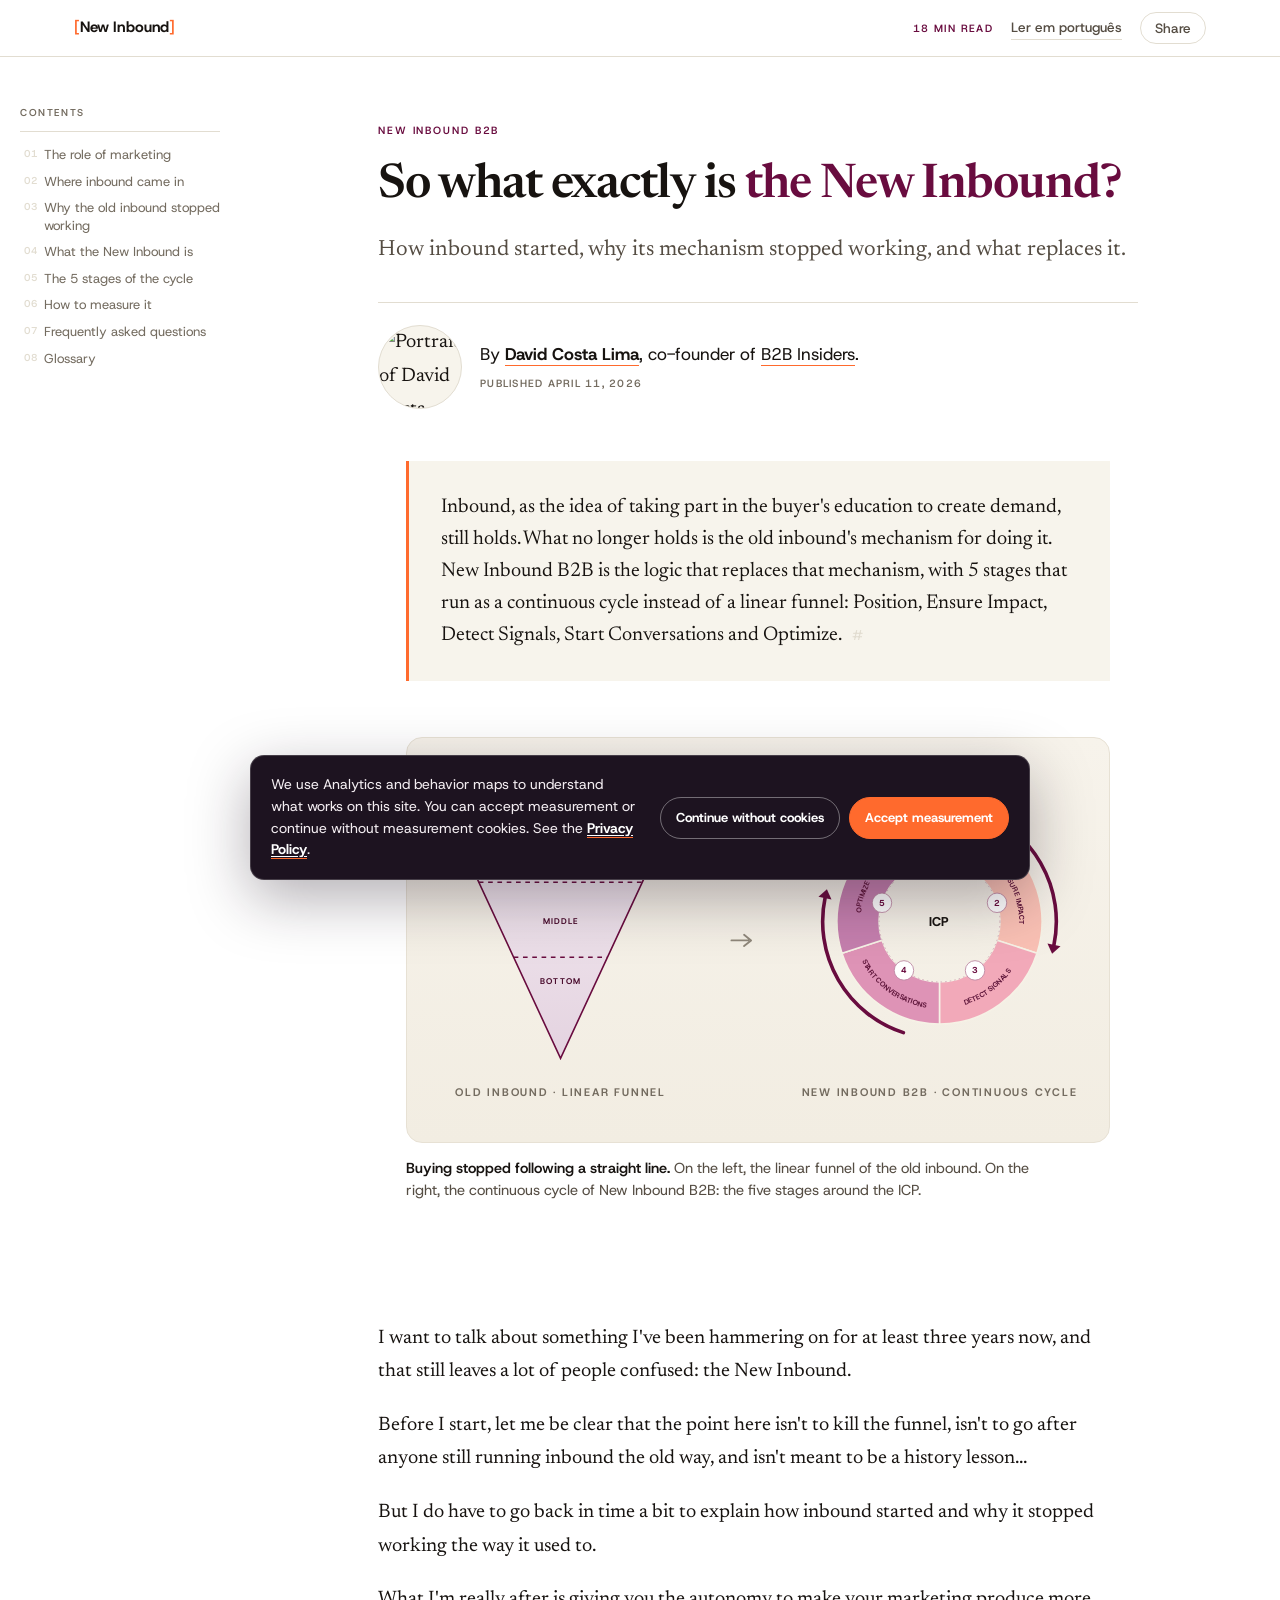
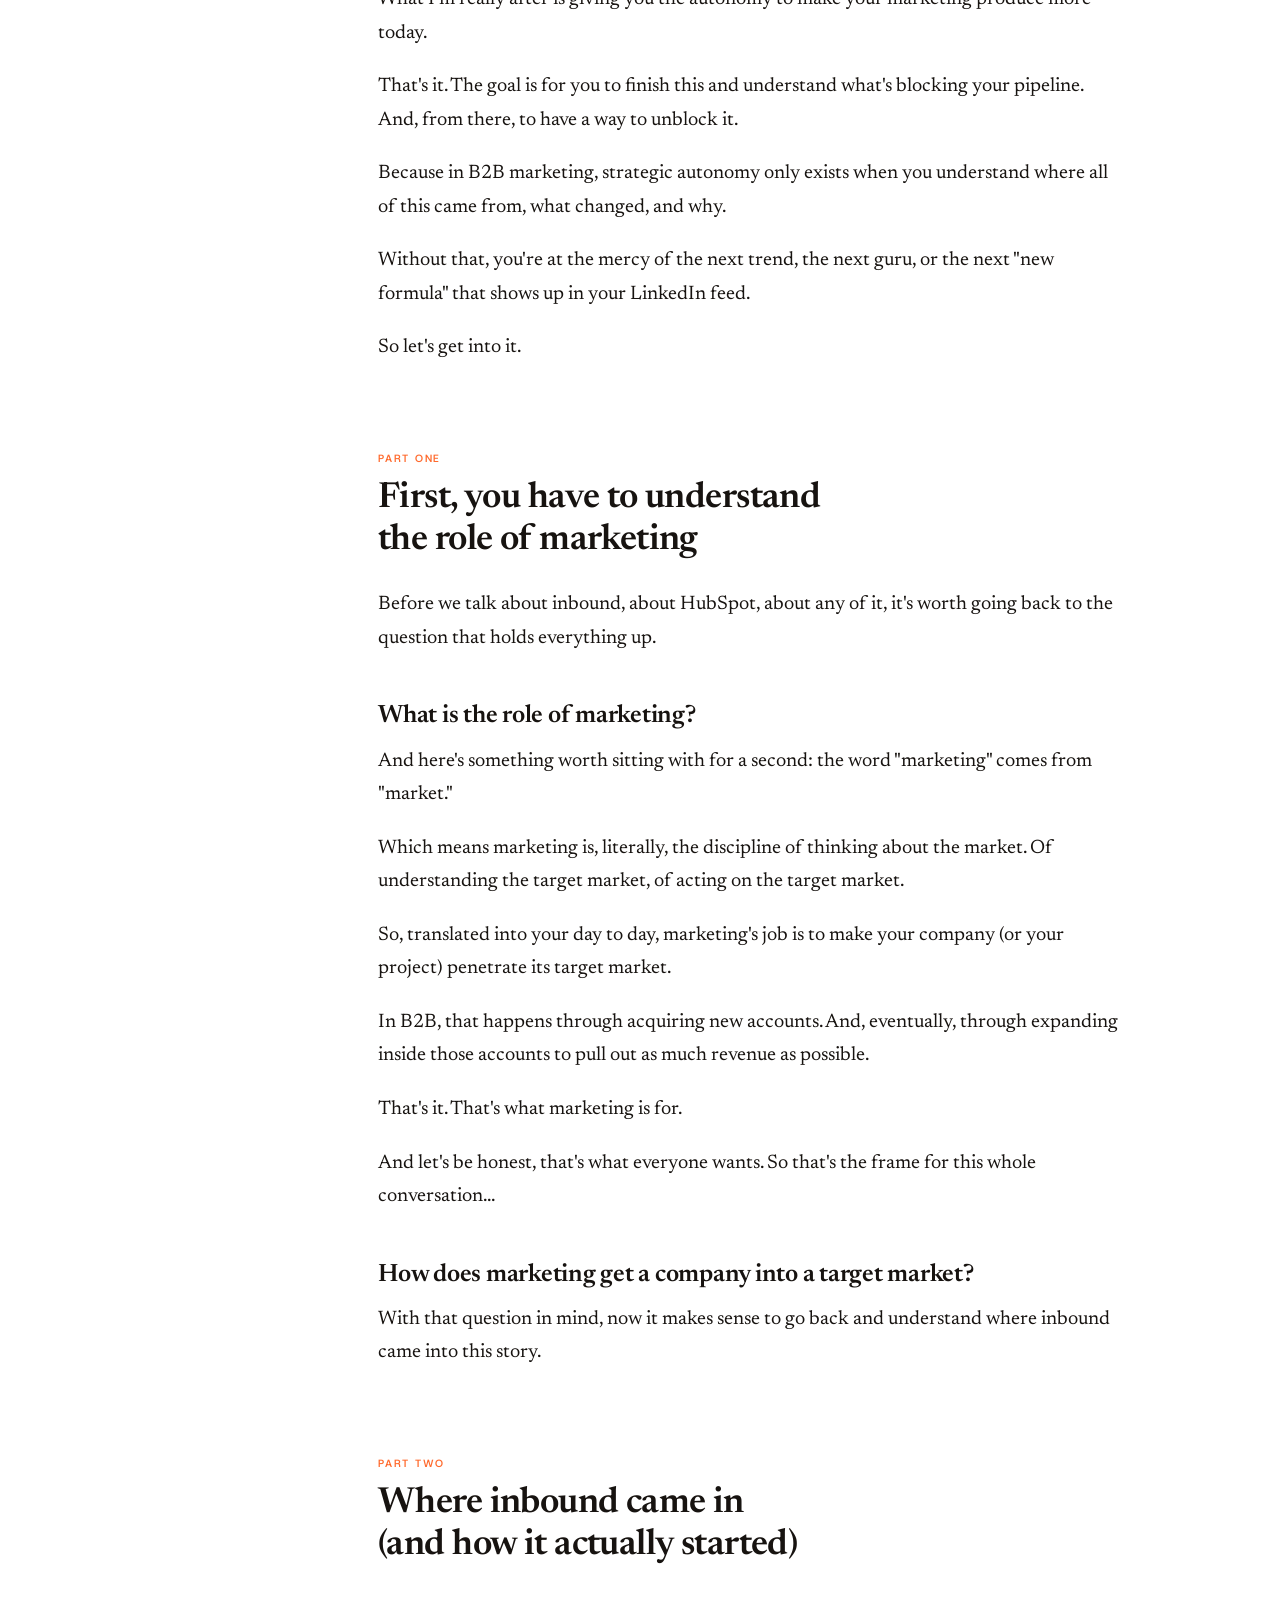
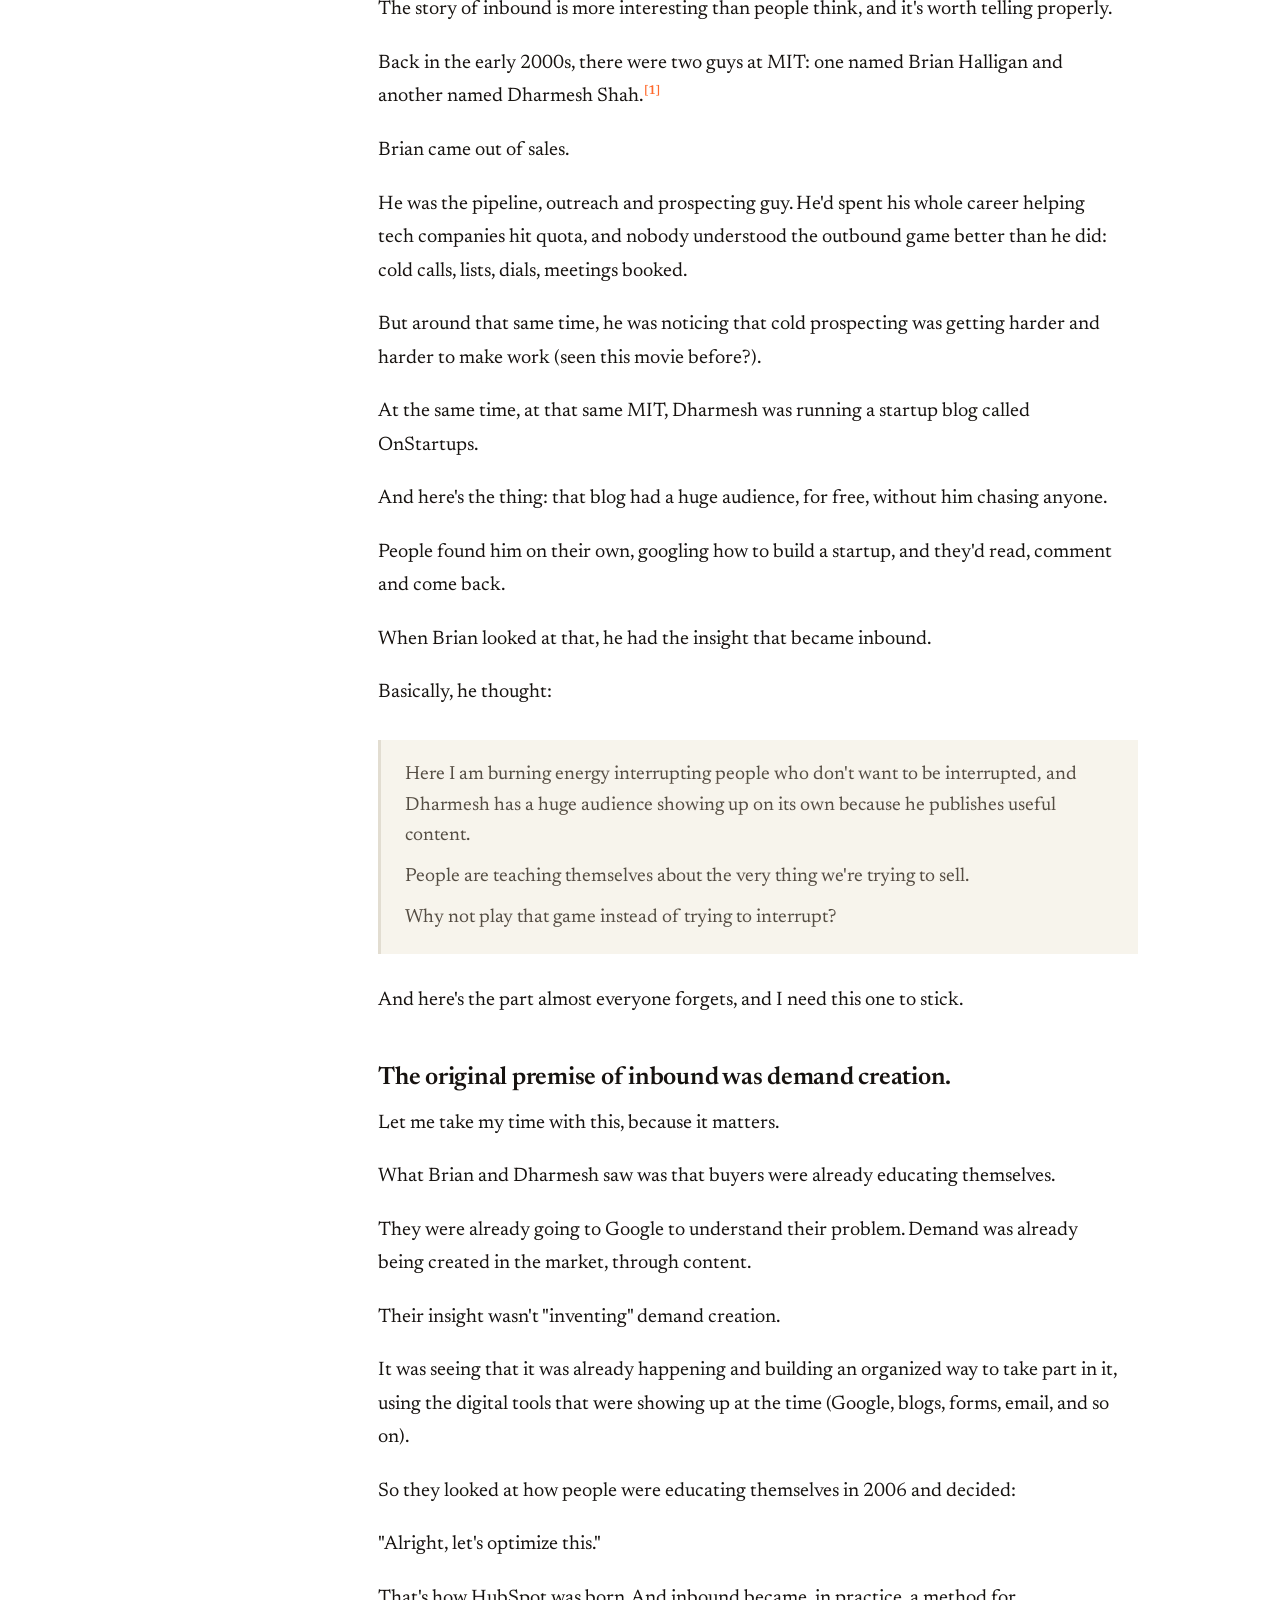
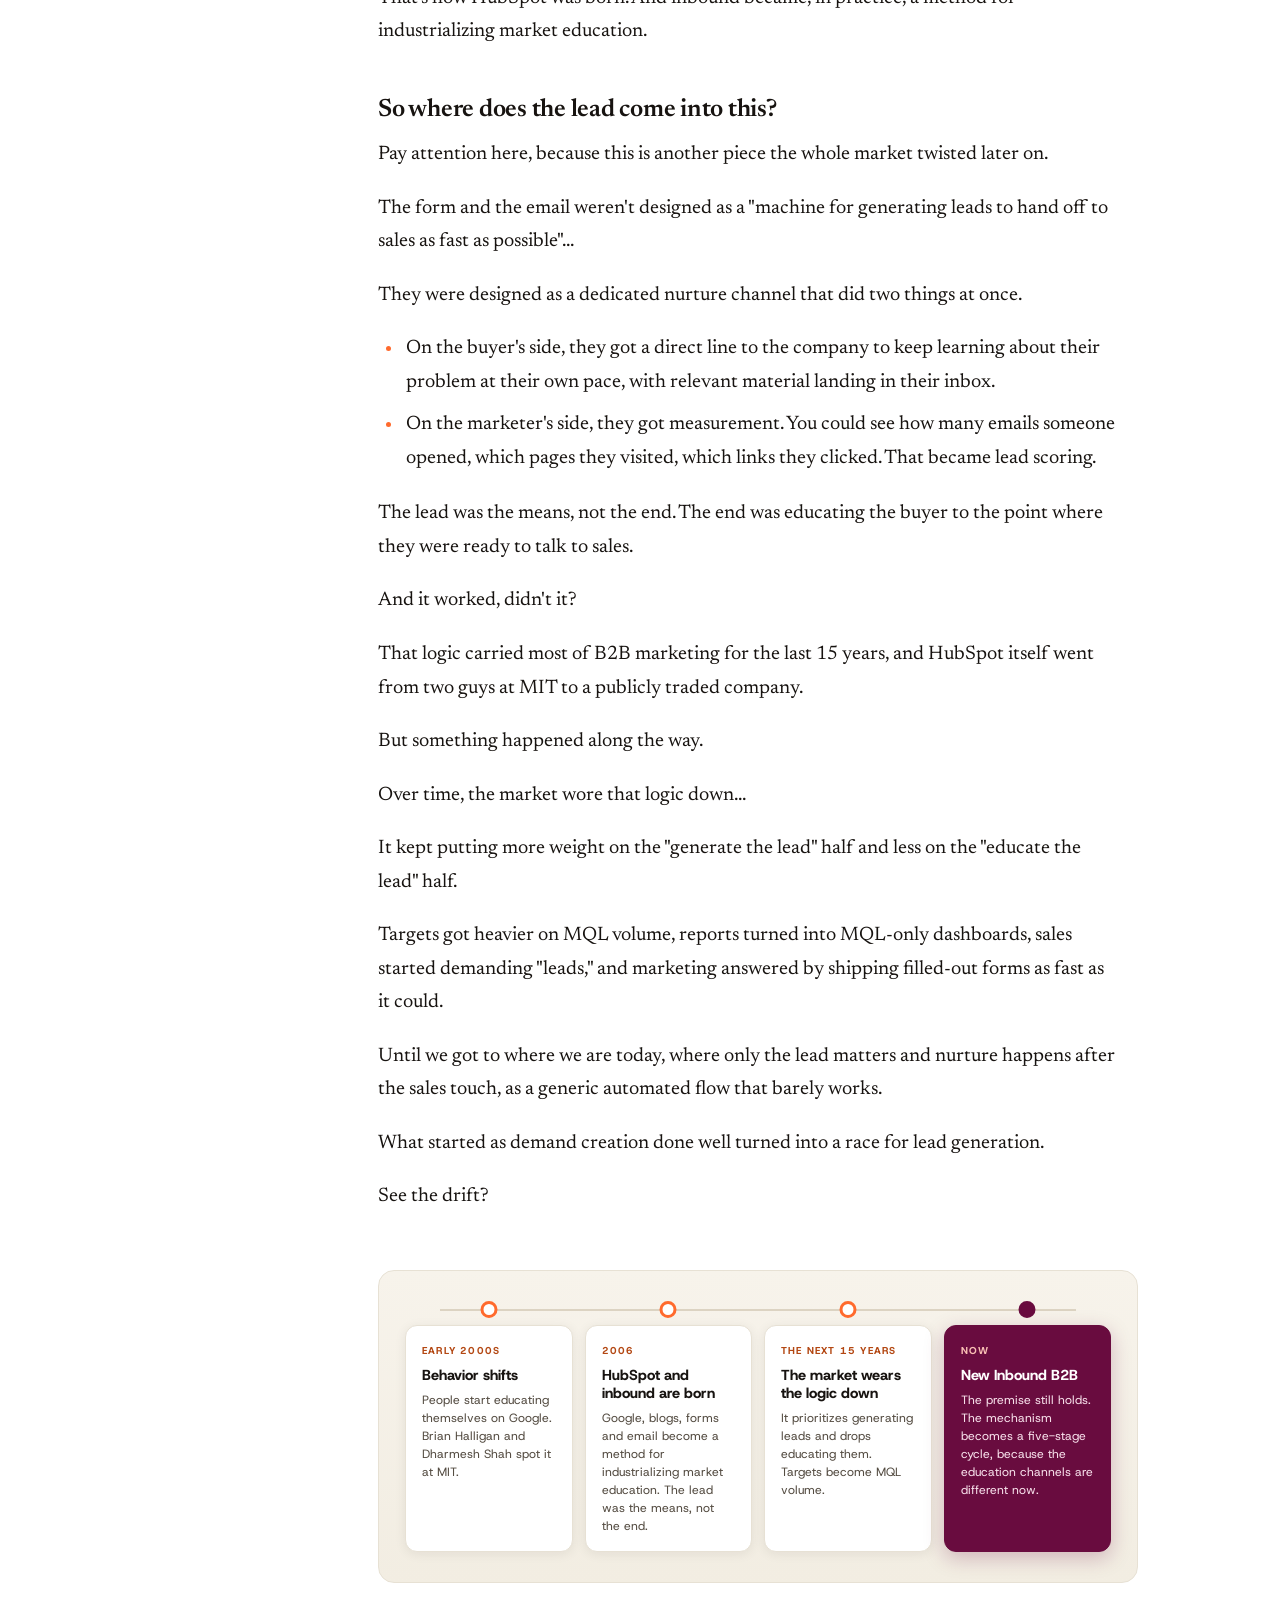
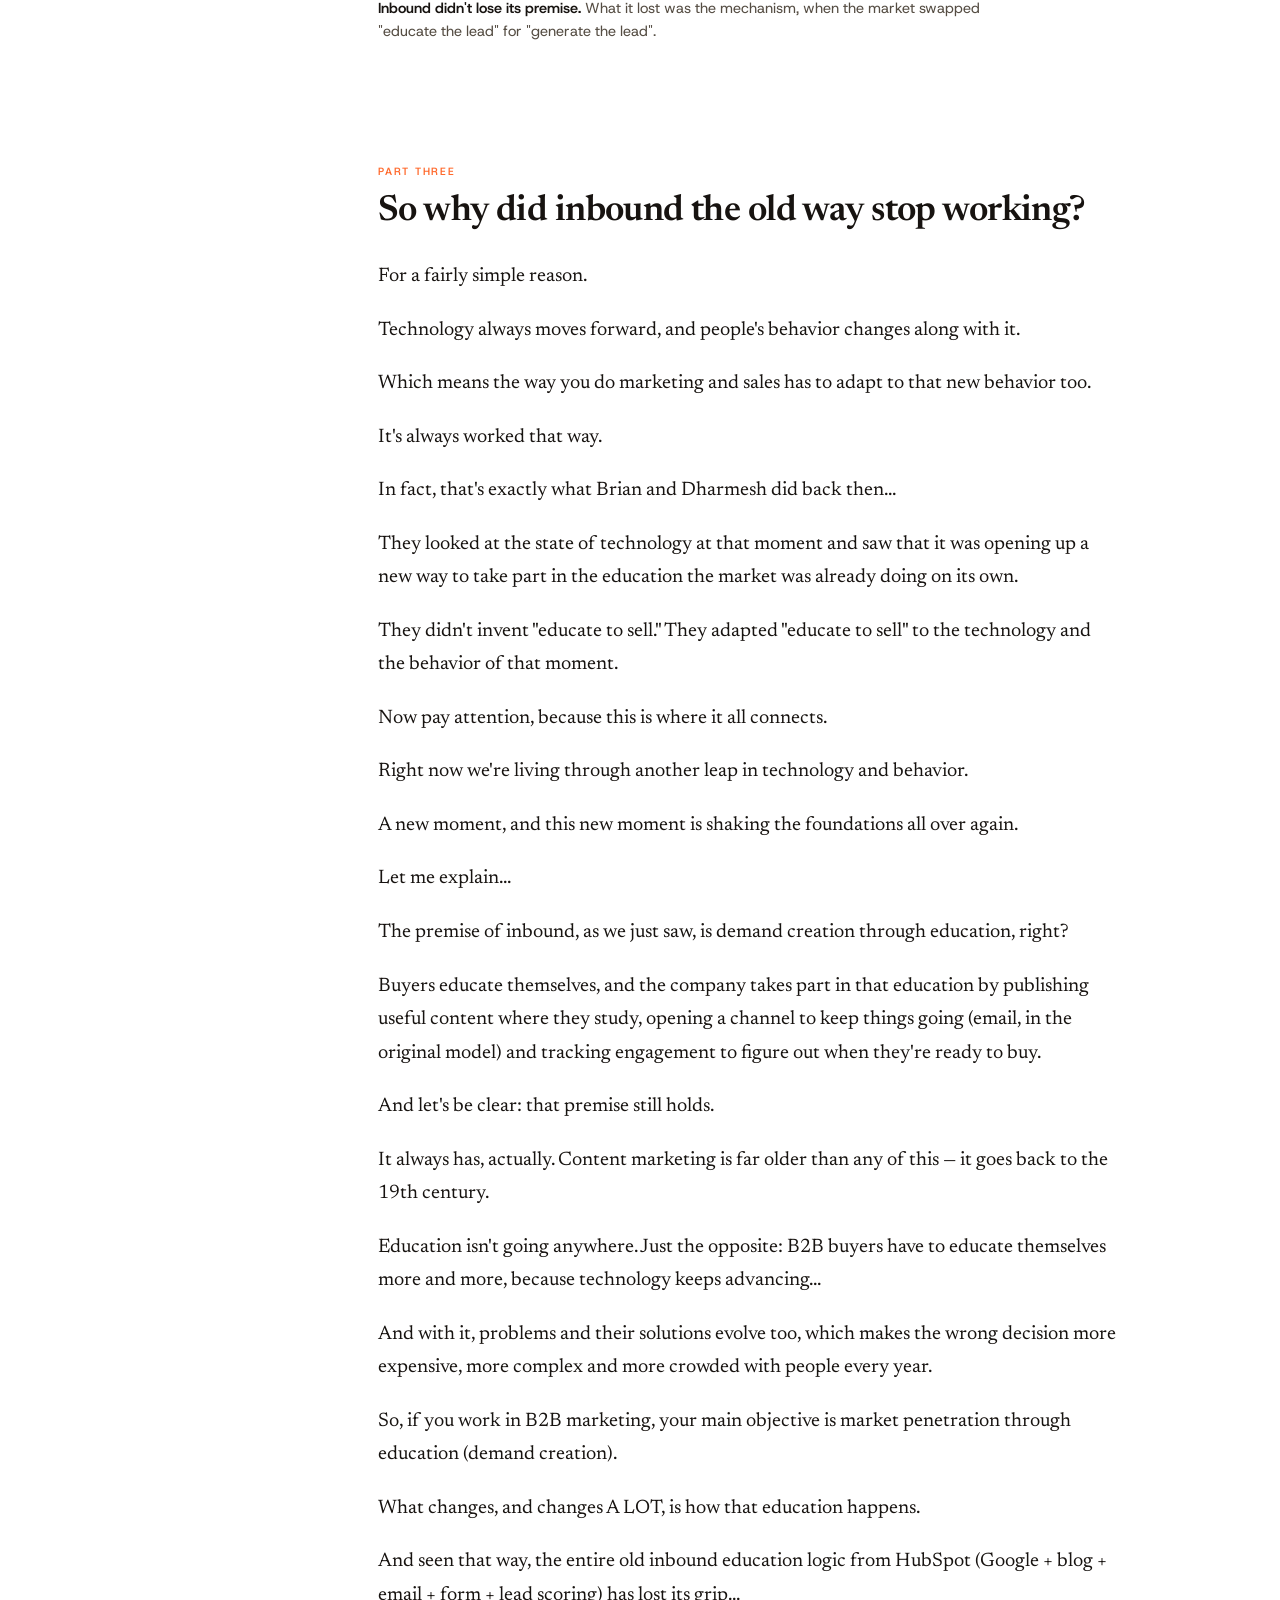
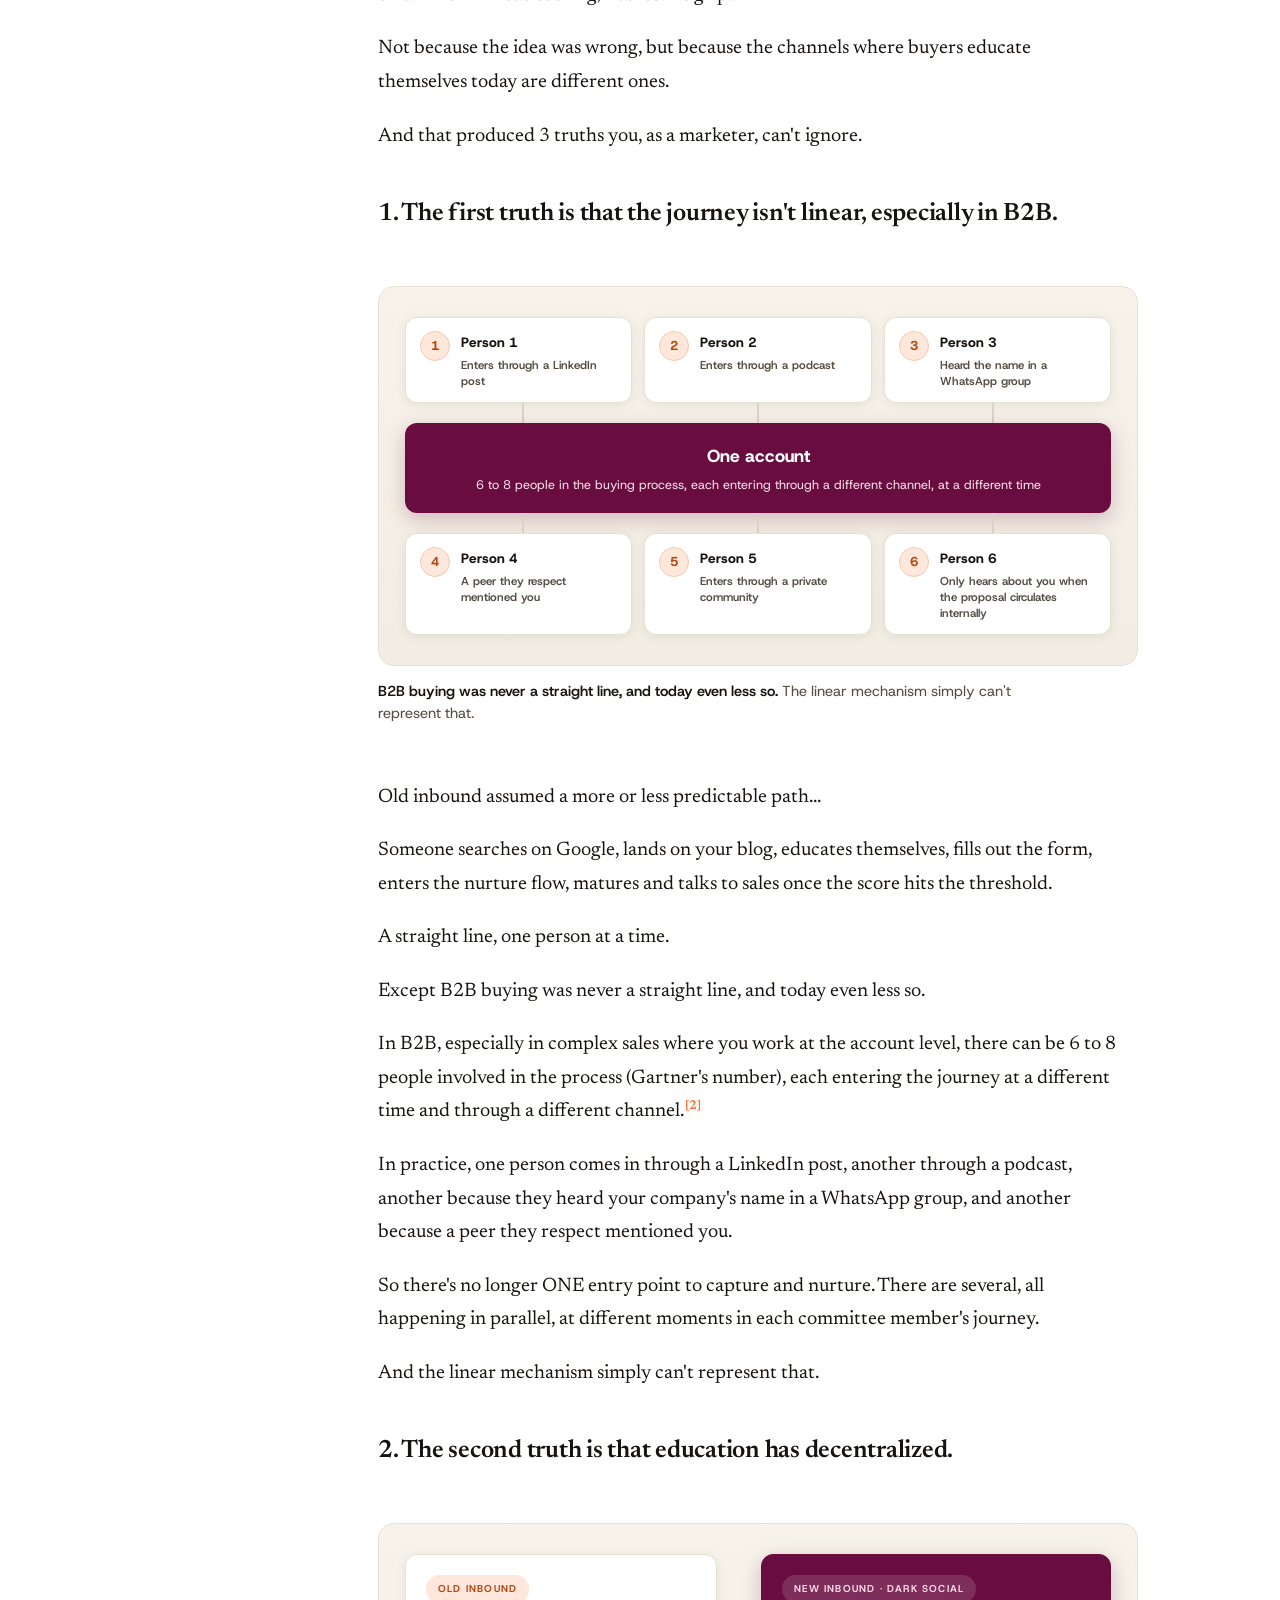
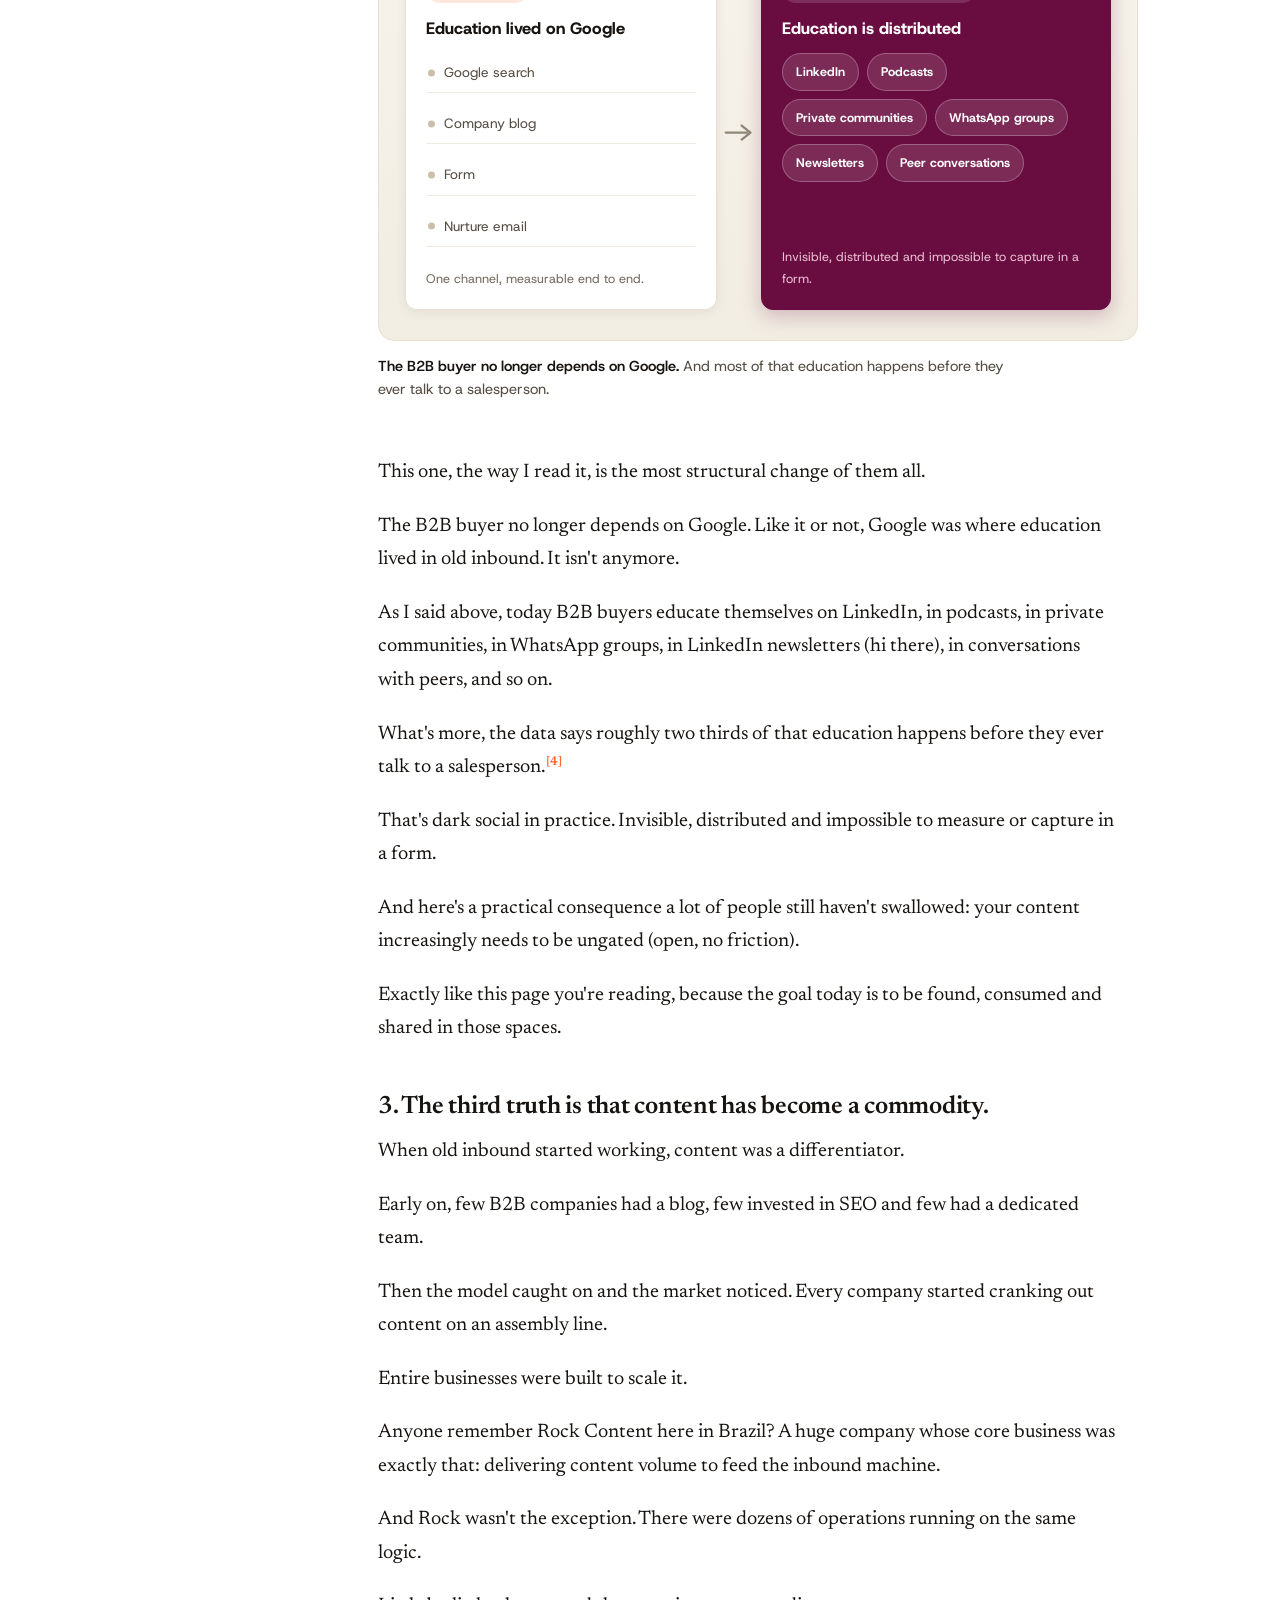
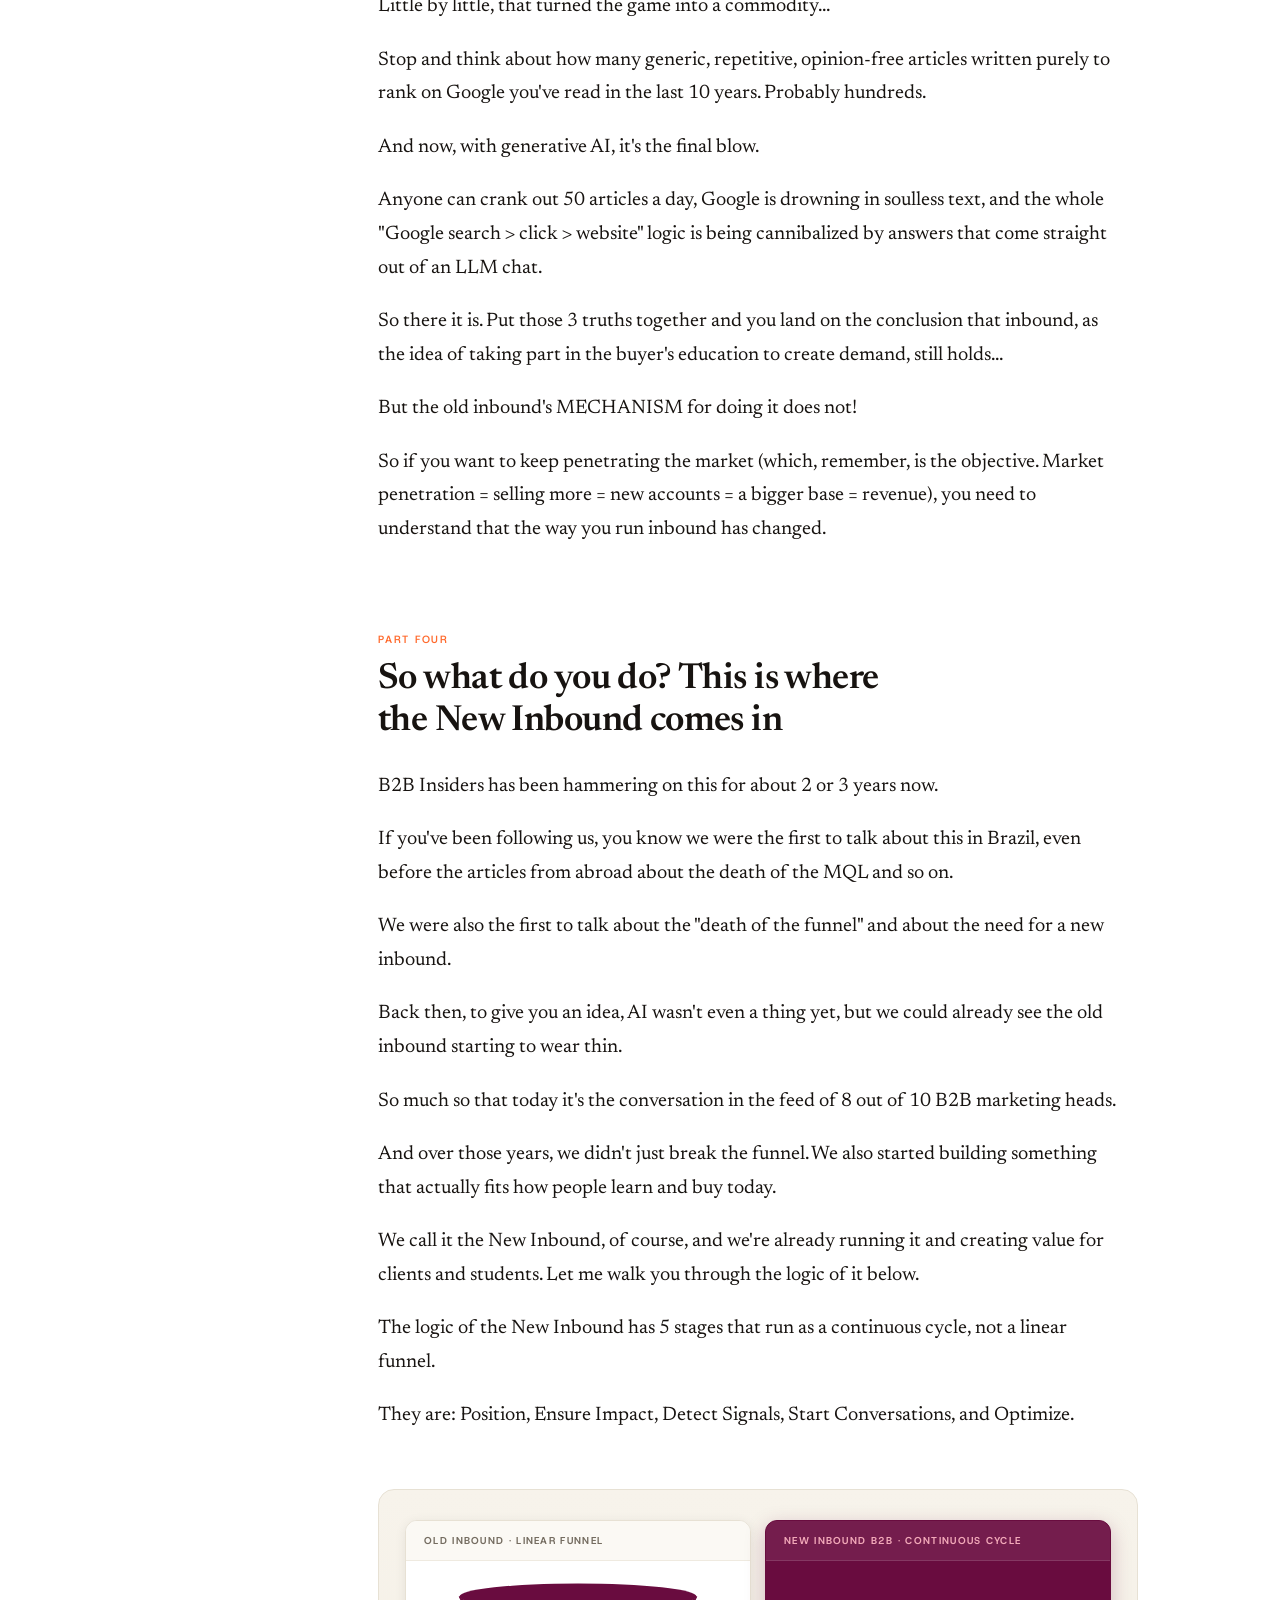
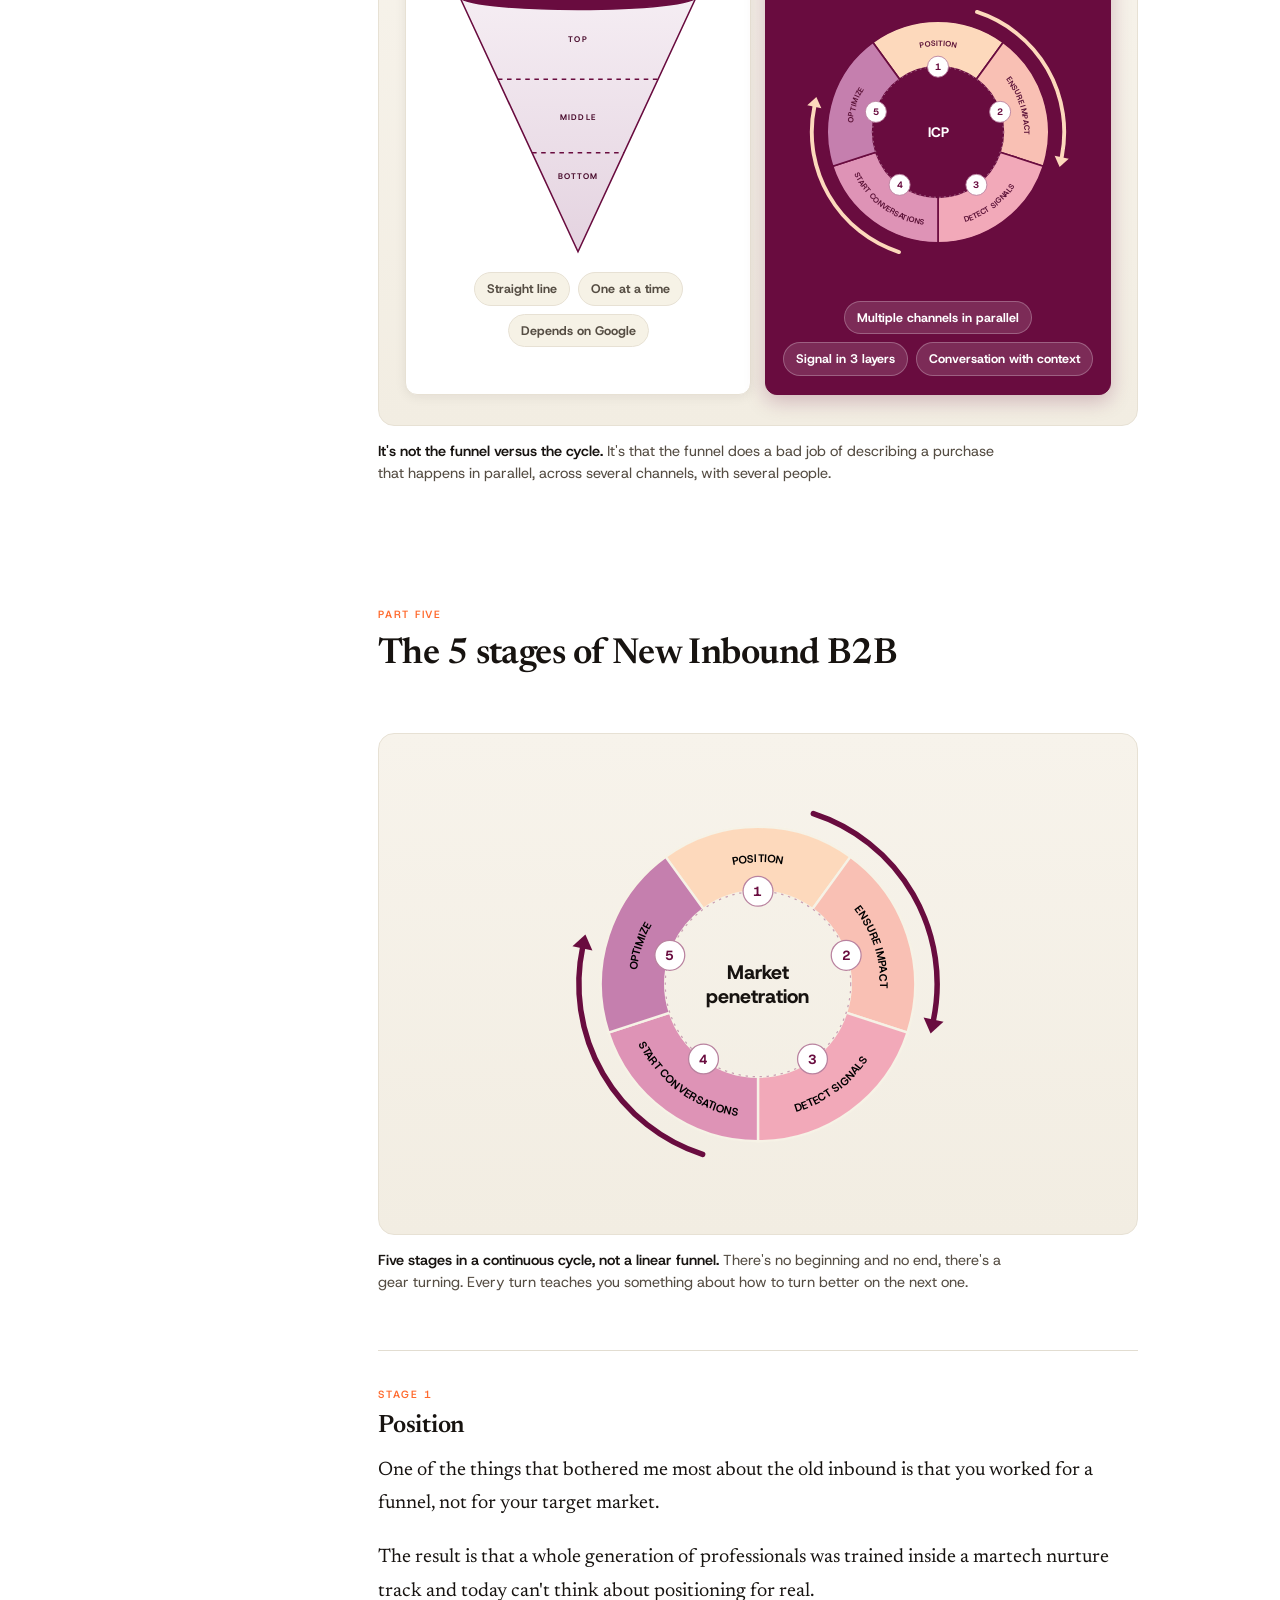
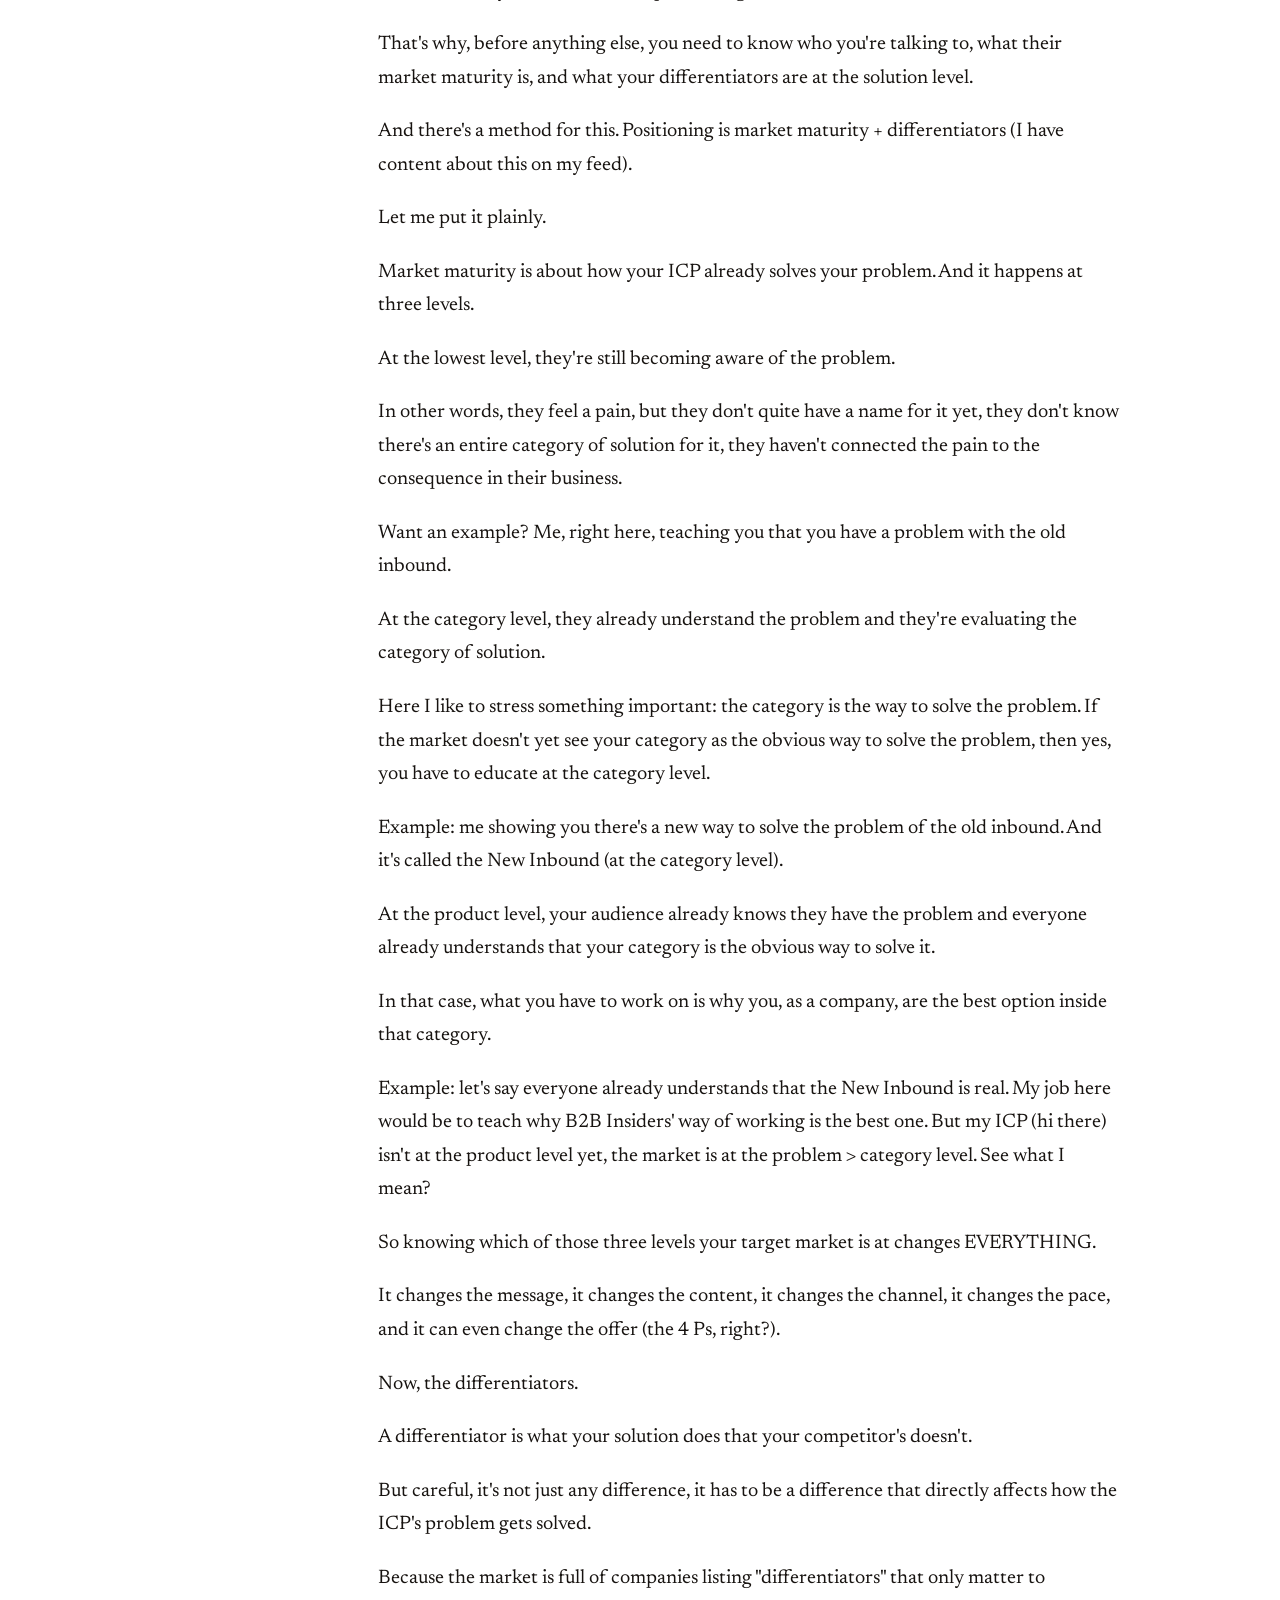
==== commit 510ceb83: "Instala Clarity e consentimento no Novo Inbound" ====
--- a/en/index.html
+++ b/en/index.html
@@ -38,14 +38,22 @@
 <script>
 window.dataLayer=window.dataLayer||[];
 function gtag(){dataLayer.push(arguments);}
+var nibConsent=localStorage.getItem('nib_analytics_consent_v1')==='granted'?'granted':'denied';
+gtag('consent','default',{analytics_storage:nibConsent,ad_storage:'denied',ad_user_data:'denied',ad_personalization:'denied',wait_for_update:500});
+gtag('set','ads_data_redaction',true);
 gtag('js',new Date());
 gtag('config','G-CRNRDWTCL9');
+</script>
+<!-- Microsoft Clarity -->
+<script>
+(function(c,l,a,r,i,t,y){c[a]=c[a]||function(){(c[a].q=c[a].q||[]).push(arguments)};t=l.createElement(r);t.async=1;t.src="https://www.clarity.ms/tag/"+i;y=l.getElementsByTagName(r)[0];y.parentNode.insertBefore(t,y);})(window,document,"clarity","script","xxkwrxup4x");
+window.clarity('consentv2',{ad_Storage:'denied',analytics_Storage:nibConsent});
 </script>
 <link href="/favicon.svg" rel="icon" type="image/svg+xml"/>
 <link href="https://fonts.googleapis.com" rel="preconnect"/>
 <link crossorigin="" href="https://fonts.gstatic.com" rel="preconnect"/>
 <link href="https://fonts.googleapis.com/css2?family=Host+Grotesk:ital,wght@0,400..800;1,400&amp;family=Newsreader:opsz,wght@6..72,600&amp;display=swap" rel="stylesheet"/>
-<link href="/nib.css?v=4" rel="stylesheet"/>
+<link href="/nib.css?v=5" rel="stylesheet"/>
 <style>h1{font-size:clamp(34px,5vw,48px)}.brk{width:auto!important;margin-left:0!important}@media (max-width:420px){.tb-a::after{content:"PT"}}</style>
 <script type="application/ld+json">{"@context":"https://schema.org","@graph":[{"@type":"Person","@id":"https://novoinbound.com.br/#david","name":"David Costa Lima","jobTitle":"Co-founder","url":"https://b2binsiders.com.br","image":"https://novoinbound.com.br/david-costa-lima.jpg","worksFor":{"@id":"https://novoinbound.com.br/#b2bi"},"knowsAbout":["B2B demand generation","Inbound marketing","Positioning","Complex sales"],"sameAs":["https://www.linkedin.com/in/dacarjb/","https://b2binsiders.com.br"]},{"@type":"Organization","@id":"https://novoinbound.com.br/#b2bi","name":"B2B Insiders","url":"https://b2binsiders.com.br","description":"School and consultancy for demand generation in B2B companies with complex sales.","founder":{"@id":"https://novoinbound.com.br/#david"},"sameAs":["https://www.linkedin.com/company/b2b-insiders/"]},{"@type":"CreativeWork","@id":"https://novoinbound.com.br/#nib","name":"New Inbound B2B","alternateName":"Novo Inbound B2B","url":"https://novoinbound.com.br/","description":"B2B Insiders' proprietary methodology that organizes market penetration into a continuous cycle of five stages: Position, Ensure Impact, Detect Signals, Start Conversations and Optimize.","creator":{"@id":"https://novoinbound.com.br/#b2bi"},"contributor":{"@id":"https://novoinbound.com.br/#david"},"inLanguage":["pt-BR","en"],"mainEntityOfPage":{"@id":"https://novoinbound.com.br/#page"}},{"@type":"WebSite","@id":"https://novoinbound.com.br/#site","url":"https://novoinbound.com.br/","name":"New Inbound B2B","inLanguage":["pt-BR","en"],"publisher":{"@id":"https://novoinbound.com.br/#b2bi"}},{"@type":"WebPage","@id":"https://novoinbound.com.br/en/#page","url":"https://novoinbound.com.br/en/","name":"What Is the New Inbound, Really?","isPartOf":{"@id":"https://novoinbound.com.br/#site"},"inLanguage":"en","datePublished":"2026-04-11","dateModified":"2026-08-02","about":{"@id":"https://novoinbound.com.br/#nib"},"primaryImageOfPage":{"@id":"https://novoinbound.com.br/en/#og"}},{"@type":"ImageObject","@id":"https://novoinbound.com.br/en/#og","url":"https://novoinbound.com.br/og-novo-inbound.png","width":1200,"height":630},{"@type":"Article","@id":"https://novoinbound.com.br/en/#article","headline":"What Is the New Inbound, Really?","description":"How inbound started, why its mechanism stopped working and what replaces it.","inLanguage":"en","isPartOf":{"@id":"https://novoinbound.com.br/#site"},"mainEntityOfPage":{"@id":"https://novoinbound.com.br/en/#page"},"author":{"@id":"https://novoinbound.com.br/#david"},"creator":{"@id":"https://novoinbound.com.br/#david"},"publisher":{"@id":"https://novoinbound.com.br/#b2bi"},"translationOfWork":{"@id":"https://novoinbound.com.br/#article"},"datePublished":"2026-04-11","dateModified":"2026-08-02","image":{"@id":"https://novoinbound.com.br/en/#og"},"timeRequired":"PT18M","about":{"@id":"https://novoinbound.com.br/#nib"},"isAccessibleForFree":true,"keywords":["new inbound","new inbound b2b","b2b demand generation","b2b inbound marketing","marketing funnel","MQL","dark social","market maturity","buying committee"],"citation":[{"@type":"WebPage","name":"Our Story","url":"https://www.hubspot.com/our-story","publisher":{"@type":"Organization","name":"HubSpot"}},{"@type":"WebPage","name":"B2B Buying: How Top CSOs and CMOs Optimize the Journey","url":"https://www.gartner.com/en/sales/insights/b2b-buying-journey","publisher":{"@type":"Organization","name":"Gartner"}},{"@type":"WebPage","name":"The 95-5 Rule","url":"https://business.linkedin.com/marketing-solutions/b2b-institute/b2b-research/trends/95-5-rule","publisher":{"@type":"Organization","name":"LinkedIn B2B Institute"}},{"@type":"WebPage","name":"The B2B Buyer Experience Report","url":"https://6sense.com/science-of-b2b/2024-buyer-experience-report/","publisher":{"@type":"Organization","name":"6sense"}}],"encoding":{"@type":"MediaObject","encodingFormat":"text/markdown","contentUrl":"https://novoinbound.com.br/en/manifesto.md"}},{"@type":"FAQPage","@id":"https://novoinbound.com.br/en/#faq","inLanguage":"en","isPartOf":{"@id":"https://novoinbound.com.br/en/#page"},"mainEntity":[{"@type":"Question","@id":"https://novoinbound.com.br/en/#faq-o-que-e-novo-inbound","name":"What is New Inbound B2B?","acceptedAnswer":{"@type":"Answer","text":"New Inbound B2B is B2B Insiders' proprietary methodology. Its logic has 5 stages that run as a continuous cycle, not a linear funnel: 1. Position 2. Ensure Impact 3. Detect Signals 4. Start Conversations 5. Optimize It keeps inbound's original premise, demand creation through education, and swaps out the mechanism, because the channels where buyers educate themselves today are different ones."}},{"@type":"Question","@id":"https://novoinbound.com.br/en/#faq-inbound-morreu","name":"Is inbound marketing dead?","acceptedAnswer":{"@type":"Answer","text":"No. Inbound as an idea, taking part in the buyer's education to create demand, still holds. What doesn't hold is the old inbound mechanism for doing it. Google, blogs, email, forms and lead scoring lost traction, not because the idea was wrong, but because the channels where buyers educate themselves today are different ones."}},{"@type":"Question","@id":"https://novoinbound.com.br/en/#faq-papel-do-marketing","name":"What is the role of marketing?","acceptedAnswer":{"@type":"Answer","text":"The word marketing comes from market. Marketing is, literally, the discipline of thinking about the market. In day-to-day terms, marketing's job is to get your company into its target market. In B2B that happens through acquiring new accounts and, eventually, through expansion inside those accounts."}},{"@type":"Question","@id":"https://novoinbound.com.br/en/#faq-por-que-parou","name":"Why did the old way of doing inbound stop working?","acceptedAnswer":{"@type":"Answer","text":"Because of three truths that changed the game. 1. The journey isn't linear. 2. Buyer education decentralized, moving off Google and onto LinkedIn, podcasts, communities and WhatsApp groups. 3. Content became a commodity, and generative AI sped that up."}},{"@type":"Question","@id":"https://novoinbound.com.br/en/#faq-quantas-pessoas-compra-b2b","name":"How many people are involved in a B2B purchase?","acceptedAnswer":{"@type":"Answer","text":"In complex sales, where you work at the account level, 6 to 8 people can be involved in the process, according to Gartner. Each one enters the journey at a different moment and through a different channel. There's no single entry point left to capture and nurture."}},{"@type":"Question","@id":"https://novoinbound.com.br/en/#faq-dark-social","name":"What is dark social?","acceptedAnswer":{"@type":"Answer","text":"It's where B2B buyer education happens today and the company can't see any of it: LinkedIn, podcasts, private communities, WhatsApp groups, newsletters and conversations with peers. Invisible, distributed and impossible to measure or capture behind a form. That's why content increasingly has to be ungated, meaning open and frictionless."}},{"@type":"Question","@id":"https://novoinbound.com.br/en/#faq-maturidade-de-mercado","name":"What is market maturity?","acceptedAnswer":{"@type":"Answer","text":"It's about how your ICP already solves the problem you solve, and it works on three levels. 1. Problem: they feel the pain but don't have a name for it. 2. Category: they understand the problem and are weighing ways to solve it. 3. Product: they know they have the problem and understand the category, so the contest is between vendors. Knowing which level your target market is at changes the message, the content, the channel, the pace, and it can even change the offer."}},{"@type":"Question","@id":"https://novoinbound.com.br/en/#faq-camadas-de-metrica","name":"What are invisible, visible and intent metrics?","acceptedAnswer":{"@type":"Answer","text":"They're the three metric layers of New Inbound B2B, separated by one simple question: what do I know about whoever generated this signal? 1. Invisible: you measure the signal but you don't know who the person is, like a podcast play or a post impression. 2. Visible: the behavior gives you their name, like a like or a comment. 3. Intent: they hand you their contact information on their own."}},{"@type":"Question","@id":"https://novoinbound.com.br/en/#faq-mql","name":"Is the MQL dead?","acceptedAnswer":{"@type":"Answer","text":"What died was the race for MQL volume, which pushed marketing to prioritize generating leads and give up on educating them. The high-intent metric, a demo request or a sales inquiry, is the closest thing to an MQL, with one important difference: here the person asked, marketing didn't graduate them with a score."}},{"@type":"Question","@id":"https://novoinbound.com.br/en/#faq-criacao-captura","name":"What's the difference between demand creation and demand capture?","acceptedAnswer":{"@type":"Answer","text":"Demand creation happens in Ensure Impact, when you take up space in the buyer's dark social and build awareness, consideration and trust. Demand capture happens in Start Conversations. The bridge between the two, which in 2006 was a lead nurtured by email until it ripened, now has to be built on the real signals your ICP leaves along the way."}},{"@type":"Question","@id":"https://novoinbound.com.br/en/#faq-o-que-e-inbound-marketing","name":"What is inbound marketing?","acceptedAnswer":{"@type":"Answer","text":"It's the strategy created in 2006 by Brian Halligan and Dharmesh Shah, the founders of HubSpot, to attract buyers with useful content instead of interrupting them with ads. The premise is to take part in educating the people who have the problem, so you're remembered when the moment to buy arrives. That premise still holds. What aged badly was the mechanism of Google, blogs, forms and email, because B2B buyers started educating themselves on other channels. That update is what this page describes."}},{"@type":"Question","@id":"https://novoinbound.com.br/en/#faq-4-etapas-inbound-marketing","name":"What are the 4 stages of inbound marketing?","acceptedAnswer":{"@type":"Answer","text":"In HubSpot's classic model, the four stages are: 1. Attract visitors with content. 2. Convert the visitor into a lead through a form. 3. Close the sale with nurturing. 4. Delight the customer so they refer you. That model assumes the journey is linear and the form is the front door. In complex B2B sales both premises stopped holding, and that's why the New Inbound B2B cycle works with five different stages: Position, Ensure Impact, Detect Signals, Start Conversations and Optimize."}},{"@type":"Question","@id":"https://novoinbound.com.br/en/#faq-3-etapas-funil-marketing","name":"What are the 3 stages of a marketing funnel?","acceptedAnswer":{"@type":"Answer","text":"The classic funnel splits the journey into top, middle and bottom. 1. Top: the person finds out they have a problem. 2. Middle: they weigh the ways to solve it. 3. Bottom: they decide who to solve it with. The split still helps organize content, but as a picture of B2B buying it has aged, because the people on the committee enter the journey at different moments and through different channels and nobody walks straight down. That's why New Inbound B2B works as a continuous cycle instead of a funnel."}},{"@type":"Question","@id":"https://novoinbound.com.br/en/#faq-4-etapas-funil-vendas","name":"What are the 4 stages of a sales funnel?","acceptedAnswer":{"@type":"Answer","text":"In the most common model: 1. Prospecting 2. Qualification 3. Proposal 4. Closing Some people compress it into 3 phases, merging qualification and proposal into an evaluation stage, and others stretch it to 5 or 7, but the logic is always the same: the deal moves through stages until it closes. As a pipeline management tool, the sales funnel is still useful. What changed is what goes into it: instead of an MQL graduated by a score, a conversation started with context, built on a real signal from your ICP."}},{"@type":"Question","@id":"https://novoinbound.com.br/en/#faq-o-que-e-marketing-b2b","name":"What is B2B marketing?","acceptedAnswer":{"@type":"Answer","text":"It's the marketing of a company that sells to other companies. The difference from B2C isn't cosmetic, because in B2B the decision is collective, the cycle is longer and the deal size is bigger, and that changes channel, message and metric. And B2B isn't one single block. The bigger the deal size and the more complex the sale, the less the purchase looks like a click and the more it looks like a project. New Inbound B2B was designed for that complex sales scenario."}},{"@type":"Question","@id":"https://novoinbound.com.br/en/#faq-b2b-em-compras","name":"What does B2B mean in procurement?","acceptedAnswer":{"@type":"Answer","text":"B2B stands for business to business, the transaction where both the buyer and the seller are companies. In procurement, the term separates corporate purchasing, which involves requirements, budget and sign-off from more than one department, from consumer buying. That approval structure is what makes the sale complex, because every department involved has a different pain and a different veto power, and it's exactly what the linear funnel can't describe."}},{"@type":"Question","@id":"https://novoinbound.com.br/en/#faq-etapas-compra-b2b","name":"What are the stages of the B2B buying process?","acceptedAnswer":{"@type":"Answer","text":"Gartner maps six jobs the buyer has to complete: 1. Identify the problem 2. Explore solutions 3. Build requirements 4. Select the supplier 5. Validate the choice 6. Create internal consensus The part that changes the game is that these jobs don't happen in sequence. The committee revisits each one several times, on channels the company can't see, and that's why a complex sales cycle takes months and the rep shows up late in the story."}},{"@type":"Question","@id":"https://novoinbound.com.br/en/#faq-geracao-de-demanda","name":"What is demand generation?","acceptedAnswer":{"@type":"Answer","text":"Demand generation is the discipline that works demand end to end, in four moves that run in parallel: 1. Create demand by educating the people who aren't buying yet. 2. Capture the ones who've started actively looking. 3. Convert demand into revenue. 4. Expand inside the accounts that became customers. The difference from lead generation is scope. Generating leads is a capture tactic, while generating demand includes educating the vast majority of the market that isn't in buying mode yet, and that's the part where most B2B operations fall short."}},{"@type":"Question","@id":"https://novoinbound.com.br/en/#faq-demanda-b2b","name":"What is B2B demand?","acceptedAnswer":{"@type":"Answer","text":"It's the willingness of companies to invest in a solution to a business problem. The most useful yardstick for reading that demand is the 95/5 rule, from the Ehrenberg-Bass Institute: at any given moment, roughly 5% of the market is actively buying, and the other 95% will only enter buying mode in the future. Companies that fight over the 5% alone compete on price against every competitor at once. Companies that educate the 95% show up at the future purchase as the option considered first."}},{"@type":"Question","@id":"https://novoinbound.com.br/en/#faq-sigla-mql","name":"What does MQL stand for?","acceptedAnswer":{"@type":"Answer","text":"MQL stands for Marketing Qualified Lead, the lead marketing has qualified. In practice, it's the person who hit a behavior score threshold in lead scoring and got passed to the sales team. The problem isn't the acronym, it's what it turned into: a volume target. When the target becomes MQL volume, marketing trades educating the market for harvesting forms, and that's exactly the race that wore out old inbound."}},{"@type":"Question","@id":"https://novoinbound.com.br/en/#faq-mql-sql","name":"What is an MQL and an SQL?","acceptedAnswer":{"@type":"Answer","text":"An MQL is a lead marketing qualified with a behavior score. An SQL is a Sales Qualified Lead, a lead the sales team reviewed and accepted as a real pipeline opportunity. The handoff from MQL to SQL is where the classic model leaks the most, because a good share of MQLs never become SQLs: the person downloaded something out of curiosity, the score went up, and buying intent was never there. A visible signal from someone who fits your ICP says more than a score."}},{"@type":"Question","@id":"https://novoinbound.com.br/en/#faq-mql-icp","name":"What's the difference between MQL and ICP?","acceptedAnswer":{"@type":"Answer","text":"They're different dimensions. ICP is fit: the account has the characteristics that make it prone to the problem you solve, and that doesn't change with engagement. MQL is signal: a behavior score that tries to estimate interest. An account can fit your ICP and never have engaged, because the moment to buy hasn't come yet, and a lead can engage a lot without fitting your ICP. The job of demand generation is to create signals inside the ICP, without confusing the two."}},{"@type":"Question","@id":"https://novoinbound.com.br/en/#faq-3-tipos-de-leads","name":"What are the 3 types of leads?","acceptedAnswer":{"@type":"Answer","text":"The most common classification splits them into cold, warm and hot leads, by how much interest they've shown. Another usual one is MQL, SQL and PQL, by who owns the qualification: marketing, sales or the product itself. In New Inbound B2B, the division that guides the operation is a different one, the three metric layers. What matters isn't the lead's label, it's what you know about whoever generated the signal: nothing at the invisible layer, name and company at the visible one, a request for contact at the intent one."}}]},{"@type":"HowTo","@id":"https://novoinbound.com.br/en/#howto","name":"The 5 stages of New Inbound B2B","description":"The New Inbound B2B cycle has five stages that run continuously, not as a linear funnel.","inLanguage":"en","about":{"@id":"https://novoinbound.com.br/#nib"},"step":[{"@type":"HowToStep","position":1,"name":"Position","text":"Know who you're talking to, what their market maturity is and what your differentiators are at the solution level. Positioning is market maturity plus differentiators.","url":"https://novoinbound.com.br/en/#etapa-posicionar"},{"@type":"HowToStep","position":2,"name":"Ensure Impact","text":"Make sure your message, your content and your brand consistently reach the eyes and ears of the ICP, taking up space in their dark social. This is where demand creation really happens.","url":"https://novoinbound.com.br/en/#etapa-garantir-impacto"},{"@type":"HowToStep","position":3,"name":"Detect Signals","text":"Read at scale the signals the market leaves: likes, comments, shares, site visits, engagement with a thought leader on your team, poll answers, webinar attendance.","url":"https://novoinbound.com.br/en/#etapa-detectar-sinais"},{"@type":"HowToStep","position":4,"name":"Start Conversations","text":"With a signal detected, start a conversation, through inbound or through outbound with context. This is the part that connects demand creation to demand capture.","url":"https://novoinbound.com.br/en/#etapa-iniciar-conversas"},{"@type":"HowToStep","position":5,"name":"Optimize","text":"Close the cycle by learning which signals turned into conversations, which conversations turned into pipeline and which positioning thesis resonated. Every turn teaches you how to turn better on the next one.","url":"https://novoinbound.com.br/en/#etapa-otimizar"}]},{"@type":"DefinedTermSet","@id":"https://novoinbound.com.br/en/#glossario","name":"New Inbound B2B glossary","inLanguage":"en","hasDefinedTerm":[{"@type":"DefinedTerm","@id":"https://novoinbound.com.br/en/#g-penetracao-de-mercado","name":"Market penetration","description":"Getting the company into its target market and growing there. In B2B, that happens by acquiring new accounts and expanding inside them. It's the role of marketing.","inDefinedTermSet":{"@id":"https://novoinbound.com.br/en/#glossario"}},{"@type":"DefinedTerm","@id":"https://novoinbound.com.br/en/#g-criacao-de-demanda","name":"Demand creation","description":"Taking part in educating the buyer so they recognize the problem and consider the category. It's the original premise of inbound, and it happens in the Ensure Impact stage.","inDefinedTermSet":{"@id":"https://novoinbound.com.br/en/#glossario"}},{"@type":"DefinedTerm","@id":"https://novoinbound.com.br/en/#g-captura-de-demanda","name":"Demand capture","description":"Turning anyone who has already shown a signal into a conversation. It happens in the Start Conversations stage, through inbound or through outbound with context.","inDefinedTermSet":{"@id":"https://novoinbound.com.br/en/#glossario"}},{"@type":"DefinedTerm","@id":"https://novoinbound.com.br/en/#g-maturidade-de-mercado","name":"Market maturity","description":"How your ICP already solves the problem, at three levels: problem, category, and product. Together with your differentiators, it forms your positioning.","inDefinedTermSet":{"@id":"https://novoinbound.com.br/en/#glossario"}},{"@type":"DefinedTerm","@id":"https://novoinbound.com.br/en/#g-diferenciais","name":"Differentiators","description":"What your solution does that a competitor's doesn't, and that directly affects how the ICP's problem gets solved. Pick one or two out of cost, product, delivery, niche, and authority.","inDefinedTermSet":{"@id":"https://novoinbound.com.br/en/#glossario"}},{"@type":"DefinedTerm","@id":"https://novoinbound.com.br/en/#g-dark-social","name":"Dark social","description":"The places where buyers educate themselves and the company can't watch: private communities, WhatsApp groups, conversations with peers. Invisible, scattered, and impossible to capture in a form.","inDefinedTermSet":{"@id":"https://novoinbound.com.br/en/#glossario"}},{"@type":"DefinedTerm","@id":"https://novoinbound.com.br/en/#g-metrica-invisivel","name":"Invisible metric","description":"You can measure the signal, but you don't know who the person is or what company they work for. Podcast plays, YouTube views, impressions. This is where demand creation actually happens.","inDefinedTermSet":{"@id":"https://novoinbound.com.br/en/#glossario"}},{"@type":"DefinedTerm","@id":"https://novoinbound.com.br/en/#g-metrica-visivel","name":"Visible metric","description":"You know who the person or the company is even though they never handed over the data. Likes, comments, shares, visitor tracking.","inDefinedTermSet":{"@id":"https://novoinbound.com.br/en/#glossario"}},{"@type":"DefinedTerm","@id":"https://novoinbound.com.br/en/#g-metrica-de-intencao","name":"Intent metric","description":"The person handed over their contact information on their own. Low intent when they did it in exchange for something, high intent when they want to talk to you.","inDefinedTermSet":{"@id":"https://novoinbound.com.br/en/#glossario"}},{"@type":"DefinedTerm","@id":"https://novoinbound.com.br/en/#g-mql","name":"MQL","description":"A marketing qualified lead, graduated by score. It became the unit of delivery when the market traded educating the lead for generating the lead.","inDefinedTermSet":{"@id":"https://novoinbound.com.br/en/#glossario"}},{"@type":"DefinedTerm","@id":"https://novoinbound.com.br/en/#g-lead-scoring","name":"Lead scoring","description":"A score for digital behavior, created in the original inbound to estimate when a buyer was ready to talk to sales.","inDefinedTermSet":{"@id":"https://novoinbound.com.br/en/#glossario"}},{"@type":"DefinedTerm","@id":"https://novoinbound.com.br/en/#g-ungated","name":"Ungated","description":"Open content, no form and no friction. Necessary when the goal is to be found, consumed, and shared in dark social.","inDefinedTermSet":{"@id":"https://novoinbound.com.br/en/#glossario"}},{"@type":"DefinedTerm","@id":"https://novoinbound.com.br/en/#g-icp","name":"ICP","description":"The customer profile the company has chosen to compete for. It's the starting point for defining market maturity, message, channel, and tactic.","inDefinedTermSet":{"@id":"https://novoinbound.com.br/en/#glossario"}},{"@type":"DefinedTerm","@id":"https://novoinbound.com.br/en/#g-thought-leader","name":"Thought leader","description":"Someone on the team who publishes under their own name and whose audience generates visible signal, with a name, a job title, a company, and an industry attached.","inDefinedTermSet":{"@id":"https://novoinbound.com.br/en/#glossario"}},{"@type":"DefinedTerm","@id":"https://novoinbound.com.br/en/#g-funil-de-vendas","name":"Sales funnel","description":"The linear diagram that organizes selling into stages, from prospecting to close. It's still useful for managing pipeline; as a picture of the buying journey in complex sales, it no longer describes reality.","inDefinedTermSet":{"@id":"https://novoinbound.com.br/en/#glossario"}},{"@type":"DefinedTerm","@id":"https://novoinbound.com.br/en/#g-sql","name":"SQL","description":"Sales Qualified Lead. The lead that the sales team has reviewed and accepted as a real pipeline opportunity. In the classic model, it comes after the MQL.","inDefinedTermSet":{"@id":"https://novoinbound.com.br/en/#glossario"}},{"@type":"DefinedTerm","@id":"https://novoinbound.com.br/en/#g-mql-vs-sql","name":"MQL vs SQL","description":"The MQL is graduated by marketing, on a behavior score. The SQL is accepted by sales, after they weigh fit and timing. The handoff from one to the other is where the classic model loses the most deals.","inDefinedTermSet":{"@id":"https://novoinbound.com.br/en/#glossario"}},{"@type":"DefinedTerm","@id":"https://novoinbound.com.br/en/#g-demand-generation","name":"Demand generation","description":"The whole discipline: creating, capturing, converting, and expanding demand, in parallel motions. It isn't a synonym for generating leads, which is only the capture part.","inDefinedTermSet":{"@id":"https://novoinbound.com.br/en/#glossario"}},{"@type":"DefinedTerm","@id":"https://novoinbound.com.br/en/#g-in-market","name":"In-market","description":"The slice of the market that's actively buying right now, the roughly 5% in the 95/5 rule. Everything else is a future buyer, and that's the territory of demand creation.","inDefinedTermSet":{"@id":"https://novoinbound.com.br/en/#glossario"}}]}]}</script>
 </head>
@@ -815,6 +823,6 @@
 </div>
 </footer>
 <div aria-live="polite" class="toast" id="toast" role="status"></div>
-<script defer="" src="/nib.js?v=4"></script>
+<script defer="" src="/nib.js?v=5"></script>
 </body>
 </html>
--- a/nib.css
+++ b/nib.css
@@ -576,6 +576,18 @@
 
 .segg .segp{opacity:1}
 .segg .segt{fill:#5c1338}
+
+/* preferencias de privacidade */
+.consent{position:fixed;z-index:1000;left:20px;right:20px;bottom:20px;max-width:780px;margin:auto;display:flex;align-items:center;gap:22px;padding:18px 20px;border:1px solid rgba(255,255,255,.18);border-radius:14px;background:#1D1320;color:#fff;box-shadow:0 18px 60px rgba(29,19,32,.34);font-family:var(--sans)}
+.consent p{flex:1;margin:0;color:#F3EDF1;font-size:14px;line-height:1.55}
+.consent a{color:#fff;font-weight:700;text-decoration:underline;text-underline-offset:2px}
+.consent div{display:flex;gap:9px;flex-shrink:0}
+.consent button{min-height:42px;padding:0 15px;border:1px solid rgba(255,255,255,.38);border-radius:999px;background:transparent;color:#fff;font:700 13px var(--sans);cursor:pointer}
+.consent button:hover{background:rgba(255,255,255,.09)}
+.consent button.primary{border-color:var(--laranja);background:var(--laranja)}
+.consent button.primary:hover{filter:brightness(.96)}
+@media (max-width:680px){.consent{left:12px;right:12px;bottom:12px;align-items:stretch;flex-direction:column;gap:14px}.consent div{flex-direction:column}.consent button{width:100%}}
+
 /* ajustes figuras v2.1 */
 .fg-duo2{display:flex;align-items:flex-end;justify-content:center;gap:42px;padding:10px 0}
 .fg-d2c{display:flex;flex-direction:column;align-items:center;gap:18px}
